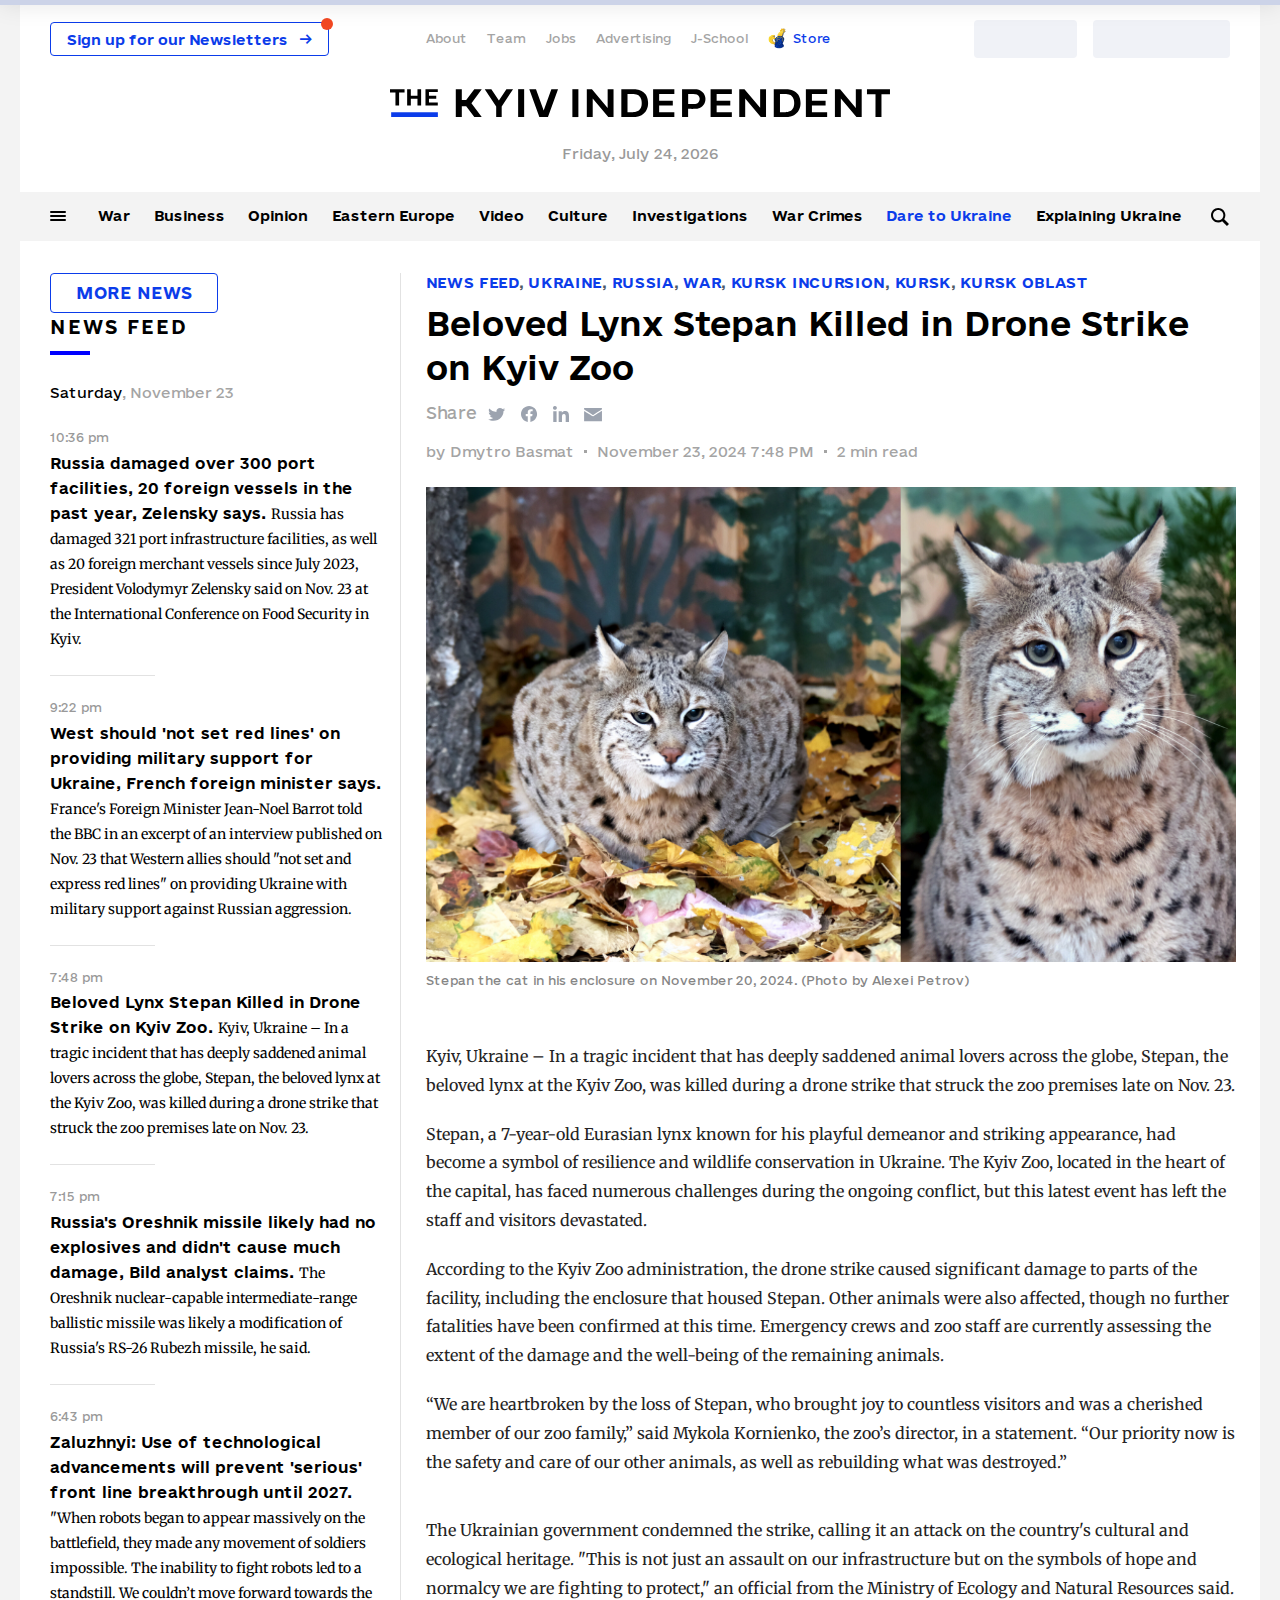
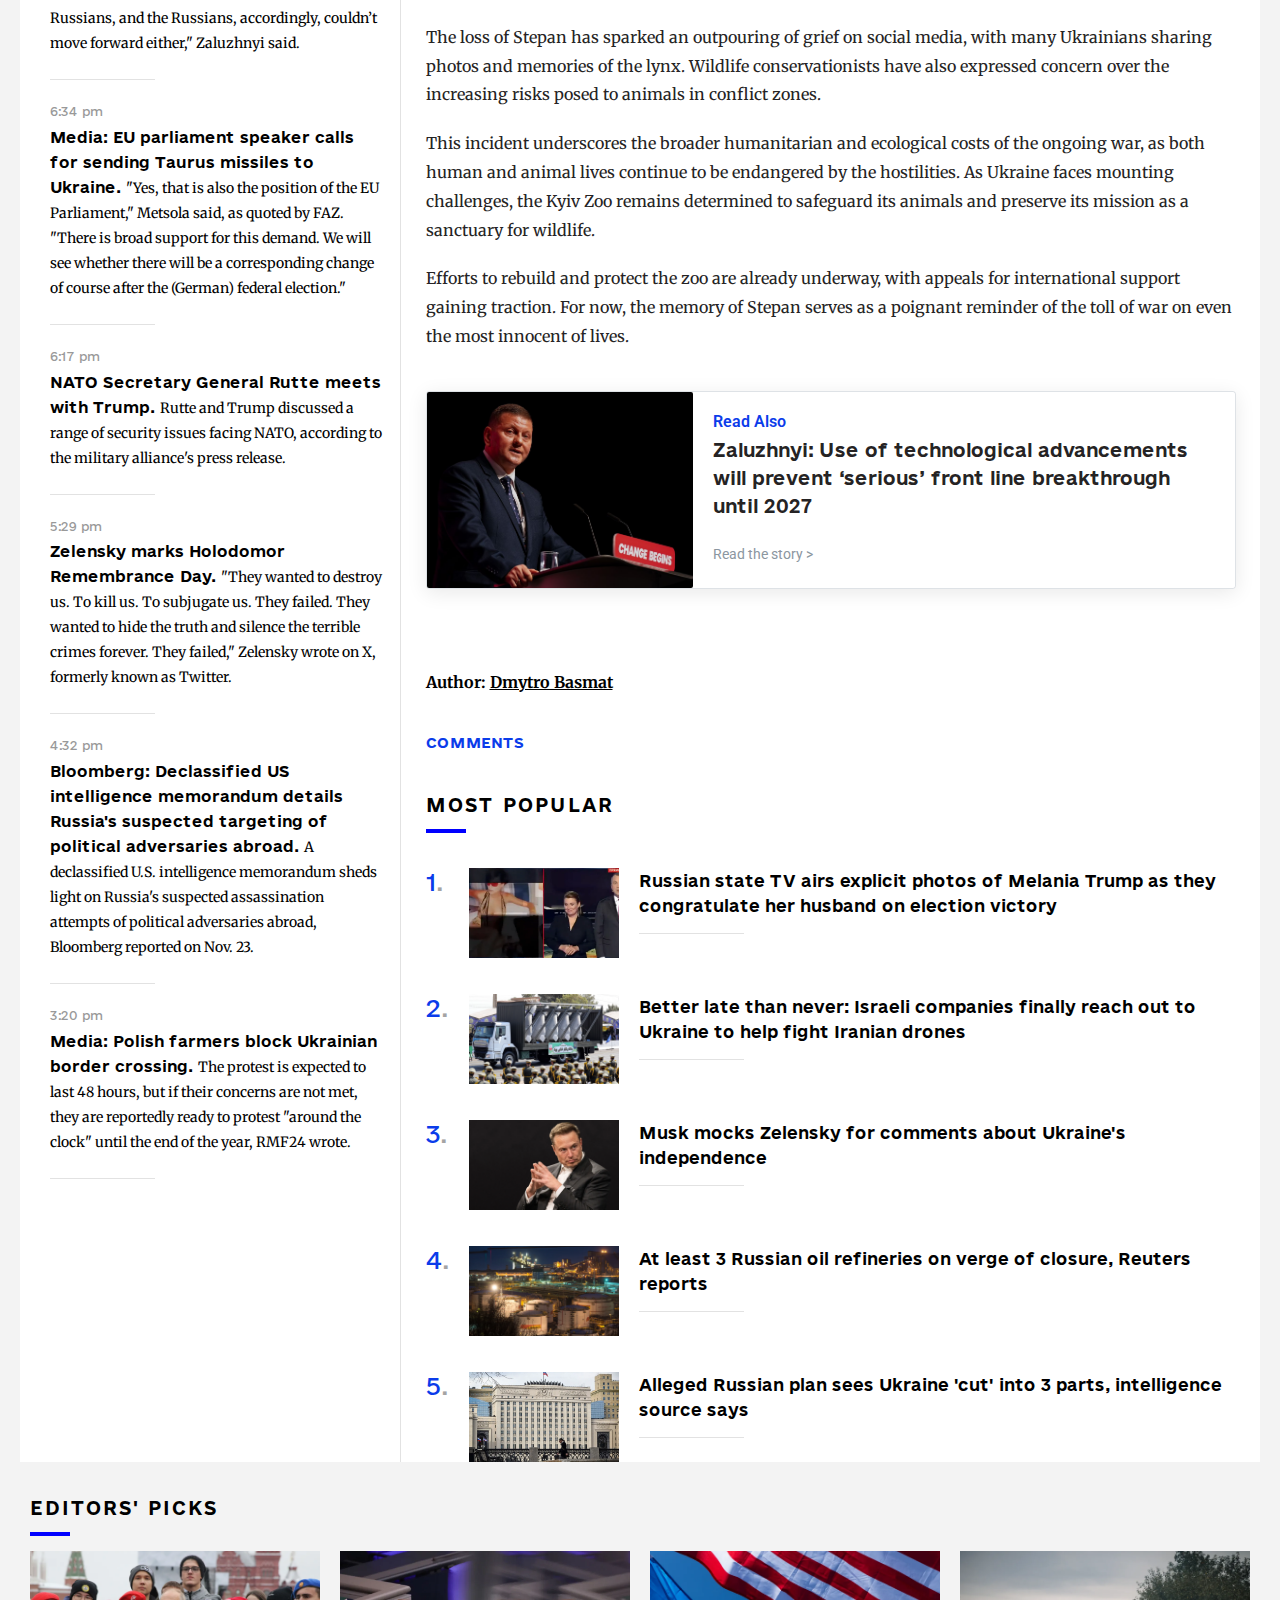
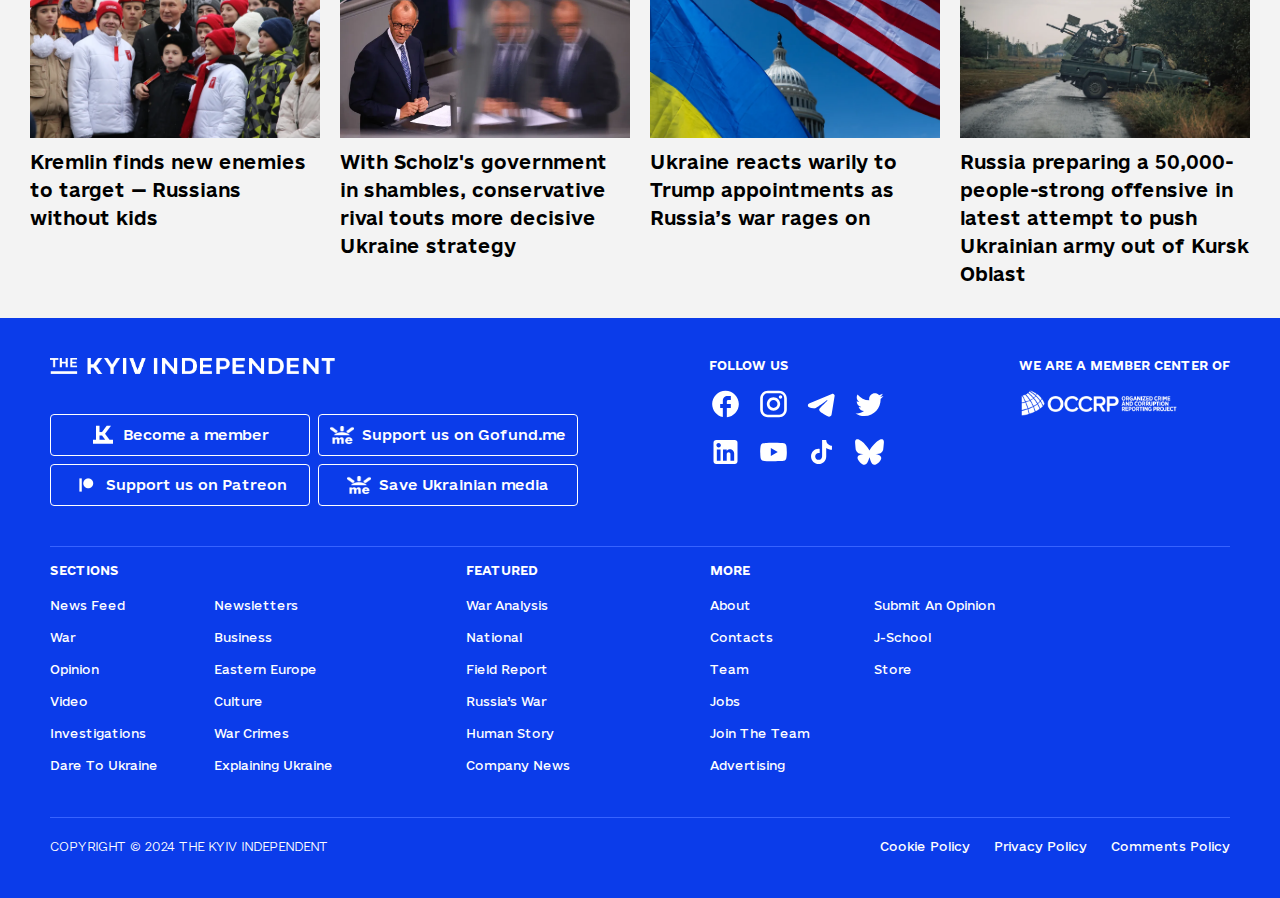
==== Beloved-Lynx-Stepan-Killed-in-Drone-Strike-on-Kyiv-Zoo.html @ e1cb1c37 "ajfs" ====
<!DOCTYPE html><html lang="en" class=""><head><link rel="preload" href="/assets/sass/e-Ukraine-Regular.ttf" as="font" type="font/ttf" crossorigin="">
<link rel="preload" href="/assets/sass/e-Ukraine-Bold.ttf" as="font" type="font/ttf" crossorigin="">
<link rel="preload" href="/assets/sass/e-Ukraine-UltraLight.ttf" as="font" type="font/ttf" crossorigin="">
<link rel="preload" href="/assets/sass/e-Ukraine-Medium.ttf" as="font" type="font/ttf" crossorigin="">
<style>
  @font-face {
    font-family: 'e-Ukraine';
    src: url('fonts/e-Ukraine-Regular.eot');
    src: local('/assets/sass/e-Ukraine Regular'), local('e-Ukraine-Regular'),
      url('fonts/e-Ukraine-Regular.eot') format('embedded-opentype'),
      url('fonts/e-Ukraine-Regular.ttf') format('truetype');
    font-weight: 400;
    font-style: normal;
    font-display: swap;
  }

  @font-face {
    font-family: 'e-Ukraine';
    src: url('fonts/e-Ukraine-Bold.ttf') format('truetype');
    font-weight: 700;
    font-style: normal;
    font-display: swap;
  }

  @font-face {
    font-family: 'e-Ukraine';
    src: url('fonts/e-Ukraine-UltraLight.ttf') format('truetype');
    font-weight: 300;
    font-style: normal;
    font-display: swap;
  }

  @font-face {
    font-family: 'e-Ukraine';
    src: url('fonts/e-Ukraine-Medium.ttf') format('truetype');
    font-weight: 500;
    font-style: normal;
    font-display: swap;
  }
</style>
<link rel="stylesheet" type="text/css" href="css/font.css">
<link rel="preconnect" href="https://fonts.googleapis.com">
<link rel="preconnect" href="https://fonts.gstatic.com" crossorigin="">
<meta name="facebook-domain-verification" content="aterqoqju2hcrsev86npyflpcxlt6g">
<script src="js/rocket-loader.min.js" data-cf-settings="4cf0aee7f4527592a236c7de-|49"></script><link href="https://fonts.googleapis.com/css2?family=Merriweather:wght@400;700&amp;family=Poppins:wght@300;400;500;700;800;900&amp;family=Roboto:wght@400;700;900&amp;display=swap" rel="preload" as="style" onload="this.onload=null;this.rel='stylesheet'">
<noscript>
  <link href="https://fonts.googleapis.com/css2?family=Merriweather:wght@400;700&family=Poppins:wght@300;400;500;700;800;900&family=Roboto:wght@400;700;900&display=swap" rel="stylesheet" type="text/css">
</noscript>
<script type="4cf0aee7f4527592a236c7de-text/javascript">
  (function() {
    /** CONFIGURATION START **/
      var _sf_async_config = window._sf_async_config = (window._sf_async_config || {});
      _sf_async_config.uid = '66929';
      _sf_async_config.domain = 'kyivindependent.com';
      _sf_async_config.flickerControl = false;
      _sf_async_config.useCanonical = true;
      _sf_async_config.useCanonicalDomain = true;
      _sf_async_config.sections = "News Feed,Ukraine,Russia,War,Kursk incursion,Kursk,Kursk Oblast";
      _sf_async_config.authors = "Dmytro Basmat";
    /** CONFIGURATION END **/
  })();
  // second part of configuration is in ChartbeatScript.js
</script>
<script async="" src="js/chartbeat_mab.js" type="4cf0aee7f4527592a236c7de-text/javascript"></script>
<script async="" src="js/embed.js" type="4cf0aee7f4527592a236c7de-text/javascript"></script>
<!-- Varify.io® code for The Kyiv Independent-->
<script type="4cf0aee7f4527592a236c7de-text/javascript">
window.varify = window.varify || {};
window.varify.iid = 561;
</script>
<script src="js/varify.js" type="4cf0aee7f4527592a236c7de-text/javascript"></script>
  <!-- Google Tag Manager -->
  <script type="4cf0aee7f4527592a236c7de-text/javascript">(function(w,d,s,l,i){w[l]=w[l]||[];w[l].push({'gtm.start':
  new Date().getTime(),event:'gtm.js'});var f=d.getElementsByTagName(s)[0],
  j=d.createElement(s),dl=l!='dataLayer'?'&l='+l:'';j.async=true;j.src=
  'https://www.googletagmanager.com/gtm.js?id='+i+dl;f.parentNode.insertBefore(j,f);
  })(window,document,'script','dataLayer','GTM-MRGC28X');</script>
  <!-- End Google Tag Manager -->
<script type="4cf0aee7f4527592a236c7de-text/javascript">
  !function (f, b, e, v, n, t, s) {
    if (f.fbq) return; n = f.fbq = function () {
      n.callMethod ?
        n.callMethod.apply(n, arguments) : n.queue.push(arguments)
    };
    if (!f._fbq) f._fbq = n; n.push = n; n.loaded = !0; n.version = '2.0';
    n.queue = []; t = b.createElement(e); t.async = !0;
    t.src = v; s = b.getElementsByTagName(e)[0];
    s.parentNode.insertBefore(t, s)
  }(window, document, 'script',
    'https://connect.facebook.net/en_US/fbevents.js');
  fbq('init', '3189560391356472');
  fbq('track', 'PageView');
</script>

<script type="application/ld+json">
  {
    "@context": "http://schema.org",
    "@type": "WebSite",
    "name": "The Kyiv Independent",
    "url": "https://kyivindependent.com/",
    "potentialAction": {
      "@type": "SearchAction",
      "target": {
        "@type": "EntryPoint",
        "urlTemplate": "https://www.google.com/search?q={search_term_string}%20site:kyivindependent.com"
      },
      "query-input": "required name=search_term_string"
    }
  }
</script>

<!--Site config -->
<script type="4cf0aee7f4527592a236c7de-text/javascript" async="async" src="js/site.js"></script>
<script type="4cf0aee7f4527592a236c7de-text/javascript">
    window.protag = window.protag || { cmd: [] };
    window.protag.cmd.push(function () {
        window.protag.pageInit();
    });
</script>

<script src="js/api.js" type="4cf0aee7f4527592a236c7de-text/javascript"></script>




  <meta charset="utf-8">
  <title>Beloved Lynx Stepan Killed in Drone Strike on Kyiv Zoo</title>
  <meta name="viewport" content="width=device-width, initial-scale=1.0">
   <meta name="robots" content="max-image-preview:large"> 

  <link rel="preconnect" href="https://fonts.gstatic.com">
<link rel="preconnect" href="https://fonts.gstatic.com" crossorigin="">
<link rel="preload" as="style" href="https://fonts.googleapis.com/css2?family=Inter:wght@400;500;600;700&amp;display=swap">
<script src="js/rocket-loader.min.js" data-cf-settings="4cf0aee7f4527592a236c7de-|49"></script><link rel="stylesheet" href="https://fonts.googleapis.com/css2?family=Inter:wght@400;500;600;700&amp;display=swap" media="print" onload="this.media='all'">

  <style>
@charset "UTF-8";@import url(https://fonts.googleapis.com/css2?family=Merriweather:ital,wght@0,300;0,400;0,700;0,900;1,300;1,400;1,700;1,900&family=Montserrat:wght@100;300;400;500;600;700;800;900&family=Roboto+Condensed:ital,wght@0,300;0,400;0,700;1,300;1,400;1,700&display=swap);:root{--color-headerCard-light:#FFF;--color-headerCard-dark:#000;--color-text-headerCardStyleLight:var(--color-headerCard-dark);--color-background-headerCardStyleLight:var(--color-headerCard-light);--color-text-button-headerCardStyleLight:var(--color-headerCard-light);--color-background-button-headerCardStyleLight:var(--color-headerCard-dark);--color-text-button-hover-headerCardStyleLight:var(--color-headerCard-light);--color-background-button-hover-headerCardStyleLight:var(--color-headerCard-dark);--color-text-headerCardStyleDark:var(--color-headerCard-light);--color-background-headerCardStyleDark:var(--color-headerCard-dark);--color-text-button-headerCardStyleDark:var(--color-headerCard-dark);--color-background-button-headerCardStyleDark:var(--color-headerCard-light);--color-text-button-hover-headerCardStyleDark:var(--color-headerCard-dark);--color-background-button-hover-headerCardStyleDark:var(--color-headerCard-light);--color-text-headerCardStyleAccent:var(--color-background-primary);--color-background-headerCardStyleAccent:var(--color-accent);--color-text-button-headerCardStyleAccent:var(--color-text-primary);--color-background-button-headerCardStyleAccent:var(--color-background-primary);--color-text-button-hover-headerCardStyleAccent:var(--color-text-primary);--color-background-button-hover-headerCardStyleAccent:var(--color-background-primary);--color-text-headerCardStyleImage:var(--color-headerCard-light);--color-background-headerCardStyleImage:var(--color-headerCard-dark);--color-text-button-headerCardStyleImage:var(--color-headerCard-light);--color-background-button-headerCardStyleImage:var(--color-headerCard-dark);--color-text-button-hover-headerCardStyleImage:var(--color-headerCard-dark);--color-background-button-hover-headerCardStyleImage:var(--color-headerCard-light)}:root{--color-text-button:var(--color-background-primary);--color-background-button:var(--color-accent);--color-text-button-hover:var(--color-background-primary);--color-background-button-hover:var(--color-text-primary)}:root{--content-width:708px;--content-flow:var(--space-32)}:root{--html-symbol-dark:"☾";--html-symbol-light:"☼";--html-symbol-em-dash:"—";--html-symbol-checkmark:"✓";--html-symbol-multiplication:"✕"}:root{--motion-duration-slow:.5s;--motion-duration-fast:.25s}:root{--ratio-1:1;--ratio-3x2:3/2;--ratio-16x9:16/9}:root{--focus-outline-size:var(--space-2);--focus-outline-style:solid;--focus-outline-color:currentColor;--focus-outline-offset:var(--space-2)}:root{--border-radius:var(--space-4);--border-radius-circle:50%}:root{--border-width:.5px;--border-style:solid;--border-vertical-offset:calc(calc(var(--grid-gap) / 2) * -1)}:root{--grid-width:1400px;--grid-gap:var(--space-32);--grid-margin:var(--space-20);--grid-margin-large:var(--space-32)}:root{--space-2:2px;--space-4:4px;--space-8:8px;--space-12:12px;--space-16:16px;--space-20:20px;--space-24:24px;--space-32:32px;--space-40:40px;--space-48:48px;--space-56:56px;--space-64:64px;--space-80:80px;--space-96:96px;--space-128:128px;--space-160:160px;--space-168:168px}:root{--font-size-scale-0:12px;--line-height-scale-0:16px;--font-size-scale-1:14px;--line-height-scale-1:16px;--font-size-scale-2:16px;--line-height-scale-2:20px;--font-size-scale-3:18px;--line-height-scale-3:20px;--font-size-scale-4:20px;--line-height-scale-4:24px;--font-size-scale-5:24px;--line-height-scale-5:28px;--font-size-scale-6:28px;--line-height-scale-6:32px;--font-size-scale-7:32px;--line-height-scale-7:32px;--font-size-scale-8:40px;--line-height-scale-8:40px;--font-size-scale-9:48px;--line-height-scale-9:48px;--font-size-scale-10:72px;--line-height-scale-10:72px;--font-size-scale-body-copy:20px;--line-height-scale-body-copy:32px;--line-height-scale-tight:1;--font-weight-normal:400;--font-weight-medium:500;--font-weight-semibold:600;--font-weight-bold:700;--font-letter-spacing-brevier:.7px;--font-letter-spacing-long-primer:.25px;--font-letter-spacing-tiny:.6px;--font-letter-spacing-small:1.2px;--font-letter-spacing-base:1.6px;--font-letter-spacing-large:2.8px;--font-letter-spacing-negative:-.5px}:root{--color-mode:"light";--color-accent:var(--ghost-accent-color);--color-text-primary:#000000;--color-text-secondary:#4E5965;--color-border-primary:#000000;--color-border-secondary:#D9D9D9;--color-background-primary:#FFFFFF;--color-background-secondary:#EFF8FA}@media (prefers-color-scheme:dark){:root.is-darkModeAdminSetting-enabled{--color-mode:"dark"}:root:not([data-user-color-scheme]).is-darkModeAdminSetting-enabled{--color-mode:"dark";--color-accent:var(--dark-mode-accent-color);--color-text-primary:#FFFFFF;--color-text-secondary:#B3B3B3;--color-border-primary:#525252;--color-border-secondary:#303030;--color-background-primary:#181818;--color-background-secondary:#212121}}[data-user-color-scheme=dark]{--color-mode:"dark";--color-accent:var(--dark-mode-accent-color);--color-text-primary:#FFFFFF;--color-text-secondary:#B3B3B3;--color-border-primary:#525252;--color-border-secondary:#303030;--color-background-primary:#181818;--color-background-secondary:#212121}/*! modern-normalize v1.1.0 | MIT License | https://github.com/sindresorhus/modern-normalize */*,::after,::before{box-sizing:border-box}html{-moz-tab-size:4;-o-tab-size:4;tab-size:4}html{line-height:1.15;-webkit-text-size-adjust:100%}body{margin:0}body{font-family:system-ui,-apple-system,"Segoe UI",Roboto,Helvetica,Arial,sans-serif,"Apple Color Emoji","Segoe UI Emoji"}hr{height:0;color:inherit}abbr[title]{-webkit-text-decoration:underline dotted;text-decoration:underline dotted}b,strong{font-weight:bolder}code,kbd,pre,samp{font-family:ui-monospace,SFMono-Regular,Consolas,"Liberation Mono",Menlo,monospace;font-size:1em}small{font-size:80%}sub,sup{font-size:75%;line-height:0;position:relative;vertical-align:baseline}sub{bottom:-.25em}sup{top:-.5em}table{text-indent:0;border-color:inherit}button,input,optgroup,select,textarea{font-family:inherit;font-size:100%;line-height:1.15;margin:0}button,select{text-transform:none}[type=button],[type=reset],[type=submit],button{-webkit-appearance:button}::-moz-focus-inner{border-style:none;padding:0}:-moz-focusring{outline:1px dotted ButtonText}:-moz-ui-invalid{box-shadow:none}legend{padding:0}progress{vertical-align:baseline}::-webkit-inner-spin-button,::-webkit-outer-spin-button{height:auto}[type=search]{-webkit-appearance:textfield;outline-offset:-2px}::-webkit-search-decoration{-webkit-appearance:none}::-webkit-file-upload-button{-webkit-appearance:button;font:inherit}summary{display:list-item}code[class*=language-],pre[class*=language-]{color:#000;background:0 0;text-shadow:0 1px #fff;font-family:Consolas,Monaco,"Andale Mono","Ubuntu Mono",monospace;font-size:1em;text-align:left;white-space:pre;word-spacing:normal;word-break:normal;word-wrap:normal;line-height:1.5;-moz-tab-size:4;-o-tab-size:4;tab-size:4;-webkit-hyphens:none;hyphens:none}code[class*=language-] ::-moz-selection,code[class*=language-]::-moz-selection,pre[class*=language-] ::-moz-selection,pre[class*=language-]::-moz-selection{text-shadow:none;background:#b3d4fc}code[class*=language-] ::-moz-selection,code[class*=language-]::-moz-selection,pre[class*=language-] ::-moz-selection,pre[class*=language-]::-moz-selection{text-shadow:none;background:#b3d4fc}code[class*=language-] ::selection,code[class*=language-]::selection,pre[class*=language-] ::selection,pre[class*=language-]::selection{text-shadow:none;background:#b3d4fc}@media print{code[class*=language-],pre[class*=language-]{text-shadow:none}}pre[class*=language-]{padding:1em;margin:.5em 0;overflow:auto}:not(pre)>code[class*=language-],pre[class*=language-]{background:#f5f2f0}:not(pre)>code[class*=language-]{padding:.1em;border-radius:.3em;white-space:normal}.token.cdata,.token.comment,.token.doctype,.token.prolog{color:#708090}.token.punctuation{color:#999}.token.namespace{opacity:.7}.token.boolean,.token.constant,.token.deleted,.token.number,.token.property,.token.symbol,.token.tag{color:#905}.token.attr-name,.token.builtin,.token.char,.token.inserted,.token.selector,.token.string{color:#690}.language-css .token.string,.style .token.string,.token.entity,.token.operator,.token.url{color:#9a6e3a;background:hsla(0,0%,100%,.5)}.token.atrule,.token.attr-value,.token.keyword{color:#07a}.token.class-name,.token.function{color:#dd4a68}.token.important,.token.regex,.token.variable{color:#e90}.token.bold,.token.important{font-weight:700}.token.italic{font-style:italic}.token.entity{cursor:help}body .fslightbox-image-wrap{display:block}body .fslightbox-container{font-family:var(--font-family-sansSerif);background:var(--color-background-primary)}body .fslightbox-nav{height:var(--space-48)}body .fslightbox-toolbar{right:var(--space-12)}body [data-fslightbox] img{cursor:zoom-in}body .fslightbox-invalid-file-wrapper{color:var(--color-text-secondary)}body .fslightbox-slide-number-container{font-size:var(--font-size-scale-2);line-height:var(--line-height-scale-2);left:var(--space-12);color:var(--color-text-secondary)}body .fslightbox-slash{background:var(--color-text-secondary)}body .fslightbox-toolbar>.fslightbox-toolbar-button:first-child{display:none}body .fslightbox-svg-path{fill:var(--color-text-secondary)}body .fslightbox-toolbar{background:var(--color-background-primary)}body .fslightbox-toolbar:hover .fslightbox-svg-path{fill:var(--color-text-secondary)}body .fslightbox-slide-btn{background:var(--color-background-primary)}body .fslightbox-slide-btn-container{padding-left:var(--space-16)}body .fslightbox-slide-btn-container:hover .fslightbox-svg-path{fill:var(--color-text-secondary)}body .fslightbox-slide-btn-container-next{padding-right:var(--space-16)}@keyframes spin{100%{transform:rotate(360deg)}}.icon{position:relative;display:inline-block;width:25px;height:25px;overflow:hidden;fill:currentColor}.icon__cnt{width:100%;height:100%;background:inherit;fill:inherit;pointer-events:none;transform:translateX(0);-ms-transform:translate(.5px,-.3px)}.icon--m{width:50px;height:50px}.icon--l{width:100px;height:100px}.icon--xl{width:150px;height:150px}.icon--xxl{width:200px;height:200px}.icon__spinner{position:absolute;top:0;left:0;width:100%;height:100%}.icon--ei-spinner .icon__spinner,.icon--ei-spinner-2 .icon__spinner{animation:spin 1s steps(12) infinite}.icon--ei-spinner-3 .icon__spinner{animation:spin 1.5s linear infinite}.icon--ei-sc-facebook{fill:#3b5998}.icon--ei-sc-github{fill:#333}.icon--ei-sc-google-plus{fill:#dd4b39}.icon--ei-sc-instagram{fill:#3f729b}.icon--ei-sc-linkedin{fill:#0976b4}.icon--ei-sc-odnoklassniki{fill:#ed812b}.icon--ei-sc-skype{fill:#00aff0}.icon--ei-sc-soundcloud{fill:#f80}.icon--ei-sc-tumblr{fill:#35465c}.icon--ei-sc-twitter{fill:#55acee}.icon--ei-sc-vimeo{fill:#1ab7ea}.icon--ei-sc-vk{fill:#45668e}.icon--ei-sc-youtube{fill:#e52d27}.icon--ei-sc-pinterest{fill:#bd081c}.icon--ei-sc-telegram{fill:#08c}.icon{width:var(--space-24);height:var(--space-24)}.icon--m{width:var(--space-48);height:var(--space-48)}:where(body,h1,h2,h3,h4,h5,h6,blockquote,p,pre,dl,dd,ol,ul,figure,hr,fieldset,legend){margin:0;padding:0}li>ol,li>ul{margin-bottom:0}table{border-collapse:collapse;border-spacing:0}@media (prefers-reduced-motion:reduce){*{animation:none;transition:none}}.o-grid{width:100%;margin:auto;display:grid;max-width:var(--grid-width)}.u-font-size-scale-0{font-size:var(--font-size-scale-0);line-height:var(--line-height-scale-0)}.u-font-size-scale-1{font-size:var(--font-size-scale-1);line-height:var(--line-height-scale-1)}.u-font-size-scale-2{font-size:var(--font-size-scale-2);line-height:var(--line-height-scale-2)}.u-font-size-scale-3{font-size:var(--font-size-scale-3);line-height:var(--line-height-scale-3)}.u-font-size-scale-4{font-size:var(--font-size-scale-4);line-height:var(--line-height-scale-4)}.u-font-size-scale-5{font-size:var(--font-size-scale-5);line-height:var(--line-height-scale-5)}.u-font-size-scale-6{font-size:var(--font-size-scale-6);line-height:var(--line-height-scale-6)}.u-font-size-scale-7{font-size:var(--font-size-scale-7);line-height:var(--line-height-scale-7)}.u-font-size-scale-8{font-size:var(--font-size-scale-8);line-height:var(--line-height-scale-8)}.u-font-size-scale-9{font-size:var(--font-size-scale-9);line-height:var(--line-height-scale-9)}.u-font-size-scale-10{font-size:var(--font-size-scale-10);line-height:var(--line-height-scale-10)}.u-font-family-serif{font-family:var(--font-family-serif)!important}.u-font-family-sansSerif{font-family:var(--font-family-sansSerif)!important}.u-font-weight-normal{font-weight:var(--font-weight-normal)}.u-font-weight-medium{font-weight:var(--font-weight-medium)}.u-font-weight-semibold{font-weight:var(--font-weight-semibold)}.u-font-weight-bold{font-weight:var(--font-weight-bold)}.kg-header-card-header,.u-font-headline{font-size:var(--font-size-scale-6);line-height:var(--line-height-scale-6);font-weight:var(--font-weight-medium)}@media (min-width:64em){.kg-header-card-header,.u-font-headline{font-size:var(--font-size-scale-8);line-height:var(--line-height-scale-8);letter-spacing:var(--font-letter-spacing-negative)}}.kg-header-card-subheader,.u-font-standfirst{font-size:var(--font-size-scale-5);line-height:var(--line-height-scale-5);font-weight:var(--font-weight-normal)}@media (min-width:64em){.kg-header-card-subheader,.u-font-standfirst{font-size:var(--font-size-scale-5);line-height:var(--line-height-scale-6)}}.u-font-uppercase{text-transform:uppercase}.u-link{text-decoration:underline}.u-link:hover{text-decoration:none}.u-link:focus-visible{text-decoration:none}.u-align-auto{margin:auto}.u-align-center{text-align:center}.u-color-text-brand{color:var(--color-accent)}.u-color-text-secondary{color:var(--color-text-secondary)}.u-color-background-secondary{background-color:var(--color-background-secondary)}.u-drop-cap-large:first-letter,.u-drop-cap-small:first-letter{float:left;margin-top:var(--space-8);margin-right:var(--space-8);color:var(--color-accent);font-weight:var(--font-weight-semibold)}.u-drop-cap-small::first-letter{font-size:70px;line-height:52px}.u-drop-cap-large::first-letter{font-size:118px;line-height:86px}.u-hidden{display:none}.u-block{display:block}.u-screenreader{position:absolute;width:1px;height:1px;padding:0;margin:-1px;overflow:hidden;clip:rect(0 0 0 0);border:0}@media (max-width:63.99em){.u-visible-on-desktop{display:none!important}}.u-mt-8{margin-top:var(--space-8)}.u-mr-8{margin-right:var(--space-8)}.u-mt-16{margin-top:var(--space-16)}.u-mb-16{margin-bottom:var(--space-16)}.u-p-32{padding:var(--space-32)}.u-plain-list{margin:0;padding:0;list-style:none}.u-flex{display:flex}body,html{font-family:e-Ukraine}body{direction:ltr;color:var(--color-text-primary);background-color:var(--color-background-primary);-webkit-font-smoothing:antialiased;-moz-osx-font-smoothing:grayscale}a{color:inherit;text-decoration:none}:where(dd,ol,ul){margin-left:var(--space-16)}img{height:auto;display:block;max-width:100%;font-style:italic}hr{border:0;height:auto;border-top:var(--border-width) var(--border-style) var(--color-border-secondary)}:where(h1,h2,h3,strong){font-weight:var(--font-weight-semibold)}:where(h1){font-size:var(--font-size-scale-6);line-height:var(--line-height-scale-6)}@media (min-width:64em){:where(h1){font-size:var(--font-size-scale-7);line-height:var(--line-height-scale-7)}}:where(h1)+h2,:where(h1)+h3{margin-top:var(--space-16)}:where(h2){font-size:var(--font-size-scale-5);line-height:var(--line-height-scale-5)}@media (min-width:64em){:where(h2){font-size:var(--font-size-scale-6);line-height:var(--line-height-scale-6)}}:where(h2)+h3{margin-top:var(--space-16)}:where(h3){font-size:var(--font-size-scale-4);line-height:var(--line-height-scale-4)}@media (min-width:64em){:where(h3){font-size:var(--font-size-scale-5);line-height:var(--line-height-scale-5)}}li code,p code{padding:var(--space-4) var(--space-8);border-radius:var(--border-radius);border:var(--border-width) var(--border-style) var(--color-border-secondary);background-color:var(--color-background-secondary)}code,code[class*=language-]{font-size:var(--font-size-scale-1);line-height:var(--line-height-scale-1);text-shadow:none;color:var(--color-text-primary)}.kg-code-card,pre,pre[class*=language-]{width:100%;overflow-x:auto;border-radius:var(--border-radius)}pre,pre[class*=language-]{margin-bottom:0;margin-top:var(--content-flow);padding:var(--space-32);background-color:var(--color-background-secondary)}.kg-code-card pre{margin-top:0}.token.operator{background-color:transparent}code{text-align:center;background-color:unset!important;border:unset!important;display:block;color:inherit;white-space:unset;line-height:inherit;font-family:inherit;font-size:inherit;padding:inherit!important}table{font-size:var(--font-size-scale-2);line-height:var(--line-height-scale-2);width:100%;max-width:100%;background-color:var(--color-background-secondary)}table caption{padding:var(--space-16);border-style:var(--border-style);border-width:var(--border-width) var(--border-width) 0 var(--border-width);border-color:var(--color-border-secondary);background-color:var(--color-background-secondary)}table td,table th{text-align:left;padding:var(--space-16);white-space:nowrap;border:var(--border-width) var(--border-style) var(--color-border-secondary)}table tbody+tbody{border-top:var(--border-width) var(--border-style) var(--color-border-secondary)}.responsive-table{display:block;width:100%;overflow-x:auto;word-break:initial}:lang(ar) *{letter-spacing:initial}.archiveCard.hide{display:none!important}.archiveCard.first{margin-top:76px}.archiveCard__img{aspect-ratio:1.6043613707;height:100%;width:100%;-o-object-fit:cover;object-fit:cover;margin-bottom:10px}@supports not (aspect-ratio:1.6043613707){.archiveCard__img::before{content:"";float:left;padding-top:calc((321 / 515) * 100%)}.archiveCard__img::after{content:"";display:block;clear:both}}.archiveCard__title{font-size:18px;font-weight:700;line-height:1.6;transition:color .2s ease-out}.archiveCard__title.small{font-size:15px;display:inline}.archiveCard__title.accent{color:#0b3cea}.archiveCard__title:hover{color:#0b3cea}.archiveCard__description{font-size:14px;font-family:Merriweather;line-height:21px}.archiveCard__description.small{display:inline}.Typography__title{font-size:18px;text-transform:uppercase;font-weight:700;font-family:e-Ukraine}.Typography__underline{display:inline-block;width:40px;height:4px;background-color:#0b3cea}.NewslettersPage__wrapper{width:100%;max-width:940px;margin:0 auto}.NewslettersPage__empty{min-height:700px}.NewslettersPage__mainNewsletter{display:flex;align-items:center;padding:40px;margin:30px 0 45px 0;background-color:#f3f3f3;font-family:e-Ukraine}.NewslettersPage__mainNewsletter_header-wrapper{display:flex}.NewslettersPage__mainNewsletter_header-wrapper .NewslettersPage__checkbox{margin-left:15px}.NewslettersPage__mainNewsletter_header{margin-right:0}.NewslettersPage__mainNewsletter_contentWrap{display:flex;flex-direction:row-reverse}.NewslettersPage__mainNewsletter_top{margin-right:0}.NewslettersPage__mainNewsletter_interval{font-size:16px!important}.NewslettersPage__mainNewsletter_img{width:100%;max-width:340px;height:100%;max-height:340px;-o-object-fit:cover;object-fit:cover;margin-right:60px}.NewslettersPage__mainNewsletter_title{font-size:48px;font-weight:700;color:#000;line-height:1;margin-bottom:15px}.NewslettersPage__mainNewsletter_subtitle{font-size:18px;margin-bottom:25px;line-height:1.6}.NewslettersPage__checkbox{width:28px;min-width:28px;height:28px;border:2px solid #0b3cea;cursor:pointer;position:relative;background-color:transparent;transition:.3s}.NewslettersPage__checkbox[disabled]{pointer-events:none;opacity:.85;background-color:#ccd3d8!important;border-color:#ccd3d8!important;cursor:not-allowed}.NewslettersPage__checkbox::before{content:"";position:absolute;top:0;left:0;right:0;bottom:0;background-color:transparent;background-size:150%;background-position:center}.NewslettersPage__checkbox.active{background-color:#0b3cea}.NewslettersPage__checkbox.active::before{background-image:url("data:image/svg+xml,%3Csvg xmlns='http://www.w3.org/2000/svg' width='24' height='24' viewBox='0 0 24 24'%3E %3Cpath d='M15.88 8.29L10 14.17l-1.88-1.88a.996.996 0 1 0-1.41 1.41l2.59 2.59c.39.39 1.02.39 1.41 0L17.3 9.7a.996.996 0 0 0 0-1.41c-.39-.39-1.03-.39-1.42 0z' fill='%23fff'/%3E %3C/svg%3E")}.NewslettersPage__grid{display:grid;grid-template-columns:1fr 1fr;row-gap:25px;-moz-column-gap:40px;column-gap:40px;margin-top:25px;margin-bottom:75px}.NewslettersPage__newsletter{position:relative;border:1.5px solid #e2e2e2;padding:25px;font-family:e-Ukraine}.NewslettersPage__newsletter_badge{color:#fff;font-family:e-Ukraine;font-size:12px;font-weight:700;line-height:12px;position:absolute;right:17px;top:-10px;display:flex;padding:4px 6px;justify-content:center;align-items:center;border-radius:2px;background-color:#0b3cea}.NewslettersPage__newsletter_textWrap{display:grid}.NewslettersPage__newsletter_link{display:flex;align-items:center;align-self:flex-end;font-size:12px;font-weight:700;color:#0b3cea}.NewslettersPage__newsletter_link span{margin-right:8px}.NewslettersPage__newsletter_link svg{transform:rotate(-90deg)}.NewslettersPage__newsletter_link svg path{stroke:#0b3cea}.NewslettersPage__newsletter_headWrap{display:flex;flex-direction:row-reverse;justify-content:space-between;align-items:flex-start;margin-bottom:25px}.NewslettersPage__newsletter_headContent{margin-right:15px}.NewslettersPage__newsletter_interval{font-size:12px;font-weight:700;color:#a4a4a4;line-height:1.2}.NewslettersPage__newsletter_contentWrap{display:flex}.NewslettersPage__newsletter_img{width:100%;max-width:100px;max-height:100px;min-height:100px;-o-object-fit:cover;object-fit:cover;height:100%;margin-right:15px}.NewslettersPage__newsletter_description{font-family:Merriweather;font-size:14px;line-height:1.6}.NewslettersPage__newsletter_title{font-size:18px;font-weight:700;color:#000;line-height:1.2}.NewslettersPage__selectArea{position:fixed;left:0;bottom:0;z-index:3999999;padding:40px;display:flex;justify-content:center;background-color:#f1f3f9;color:#000;font-family:e-Ukraine;pointer-events:none;opacity:0;width:100%;box-shadow:0 0 54px 0 rgba(0,0,0,.2)}.NewslettersPage__selectArea.isRegistered .NewslettersPage__selectArea_wrapper{max-width:810px}.NewslettersPage__selectArea.isRegistered .NewslettersPage__selectAreaRight_formWrap{width:auto}.NewslettersPage__selectArea_wrapper{width:100%;max-width:1240px;display:flex;align-items:center;justify-content:space-between}.NewslettersPage__selectArea_active{opacity:1;display:flex;pointer-events:initial}.NewslettersPage__selectAreaLeft{display:flex;align-items:center;color:#000;margin-right:50px}.NewslettersPage__selectAreaLeft_count{font-size:70px;font-weight:700;line-height:1;margin-right:30px;min-width:50px;opacity:1;transform:scale(1);transition:.2s ease-out;transition-property:opacity,transform}.NewslettersPage__selectAreaLeft_count.hide{opacity:0;transform:scale(.8)}.NewslettersPage__selectAreaLeft_text{font-size:27px;line-height:1.2;font-weight:700}.NewslettersPage__selectAreaRight{display:flex;align-items:center;justify-content:flex-end;width:100%;color:#000}.NewslettersPage__selectAreaRight_title{font-size:18px;line-height:1.6;margin-right:50px}.NewslettersPage__selectAreaRight_formWrap{display:flex;align-items:center;width:100%;max-width:500px}.NewslettersPage__selectAreaRight_successIcon{opacity:0;transform:scale(.8);transition:.2s ease-out;transition-property:opacity,transform}.NewslettersPage__selectAreaRight_successIcon svg{width:30px;margin-left:20px}.NewslettersPage__selectAreaRight_successIcon.active{opacity:1;transform:scale(1)}.NewslettersPage__selectAreaRight_input{padding:15px 20px;border:1px solid #0b3cea;font-size:12px;color:#000;margin-right:25px;outline:0;background-color:transparent;border-radius:6px;width:100%;max-width:360px}.NewslettersPage__selectAreaRight_input::-moz-placeholder{color:rgba(0,0,0,.5)}.NewslettersPage__selectAreaRight_input::placeholder{color:rgba(0,0,0,.5)}.NewslettersPage__selectAreaRight_button{position:relative;padding:13px;text-align:center;background:#0b3cea;border:1px solid #0b3cea;color:#fff;font-size:16px;border-radius:6px;width:100%;max-width:160px;font-weight:700;cursor:pointer;transition:.2s ease-out;transition-property:color,background-color}.NewslettersPage__selectAreaRight_button:before{position:absolute;content:"";top:0;right:0;bottom:0;left:0;border-radius:4px;background:rgba(255,255,255,0);transition:background-color .2s ease}.NewslettersPage__selectAreaRight_button:hover:before{background:rgba(255,255,255,.08)}.NewslettersPage__skeleton_img{width:340px;height:340px;background-color:#dcdcdc;margin-right:60px;animation:pulse 1.5s infinite}.NewslettersPage__skeleton_wrapper{display:flex;flex-direction:row-reverse}.NewslettersPage__skeleton_contentWrapper{margin-right:15px}.NewslettersPage__skeleton_textWrap{width:100%;display:grid}.NewslettersPage__skeleton_link{width:70px;height:12px;align-self:flex-end;background-color:#dcdcdc;animation:pulse 1.5s infinite}.NewslettersPage__skeleton_smallText{width:90px;height:15px;margin-bottom:5px;background-color:#dcdcdc;animation:pulse 1.5s infinite}.NewslettersPage__skeleton_smallTitle{width:150px;height:22px;background-color:#dcdcdc;animation:pulse 1.5s infinite}.NewslettersPage__skeleton_smallImg{width:100px;min-width:100px;height:100px;margin-right:15px;background-color:#dcdcdc;animation:pulse 1.5s infinite}.NewslettersPage__skeleton_smallDesc{width:100%;height:50px;background-color:#dcdcdc;animation:pulse 1.5s infinite}.NewslettersPage__skeleton_title{background-color:#dcdcdc;height:60px;width:320px;margin-bottom:15px;animation:pulse 1.5s infinite}.NewslettersPage__skeleton_subtitle{background-color:#dcdcdc;height:60px;width:100%;margin-bottom:25px;animation:pulse 1.5s infinite}.NewslettersPage__skeleton_checkbox{width:30px;min-width:30px;height:30px;background-color:#dcdcdc;animation:pulse 1.5s infinite}.NewslettersPage__subscribed-popup{position:fixed;left:0;bottom:0;z-index:3999999;padding:40px;display:flex;justify-content:center;background-color:#f1f3f9;color:#000;font-family:e-Ukraine;width:100%;box-shadow:0 0 54px 0 rgba(0,0,0,.2)}.NewslettersPage__subscribed-popup_wrapper{width:100%;max-width:1240px;text-align:center}.NewslettersPage__subscribed-popup_successIcon{margin-bottom:15px}.NewslettersPage__subscribed-popup_successIcon svg{width:30px;margin-left:20px}.NewslettersPage__subscribed-popup_title{font-size:27px;font-weight:700;line-height:1.2}.NewslettersPage__subscribed-popup_close-btn{width:13px;height:13px;background-image:url(images/close-icon-black.svg);background-repeat:no-repeat;background-size:contain;cursor:pointer;z-index:10;position:absolute;top:17px;right:17px}@media (max-width:1200px){.NewslettersPage__selectArea:not(.isRegistered) .NewslettersPage__selectAreaRight{display:block}.NewslettersPage__selectArea:not(.isRegistered) .NewslettersPage__selectAreaRight_title{margin-bottom:15px;margin-right:0}}@media (max-width:991px){.NewslettersPage__selectArea_wrapper{padding-left:0!important}}@media (max-width:767px){.NewslettersPage__newsletter_headWrap{align-items:flex-start}.NewslettersPage__checkbox{margin-top:8px}.NewslettersPage__grid{grid-template-columns:1fr}.NewslettersPage__selectArea_wrapper{flex-direction:column;align-items:flex-start;justify-content:flex-start}.NewslettersPage__selectAreaLeft{margin-right:0;margin-bottom:10px}.NewslettersPage__selectAreaRight{display:block}.NewslettersPage__selectAreaRight_title{margin-bottom:15px;margin-right:0}.NewslettersPage__skeleton_img{margin-right:0;margin-bottom:15px}.NewslettersPage__skeleton_title{width:280px}.NewslettersPage__mainNewsletter{flex-direction:column;align-items:flex-start}.NewslettersPage__mainNewsletter_header-wrapper .NewslettersPage__checkbox{margin-top:15px}.NewslettersPage__mainNewsletter_img{margin-right:0;margin-bottom:15px}.NewslettersPage__mainNewsletter_title{font-size:36px}}@media (max-width:575px){.NewslettersPage__mainNewsletter_title{font-size:24px}.NewslettersPage__selectAreaLeft_count{min-width:50px;font-size:76px;margin-right:15px}.NewslettersPage__selectAreaLeft_text{font-size:32px}.NewslettersPage__selectAreaRight_formWrap{display:block}.NewslettersPage__selectAreaRight_input{max-width:100%;margin-right:0;margin-bottom:15px}.NewslettersPage__selectAreaRight_button{max-width:100%}}@keyframes pulse{0%{opacity:1}50%{opacity:.6}100%{opacity:1}}.NewsletterDatailsPage__wrapper{width:100%;max-width:940px;margin:0 auto}.NewsletterDatailsPage__empty{min-height:700px}.NewsletterDatailsPage__mainNewsletter{margin:30px 0 80px 0;background-color:#f7f7f7;font-family:e-Ukraine}.NewsletterDatailsPage__mainNewsletter_contentWrap{padding:24px}.NewsletterDatailsPage__mainNewsletter_img{width:100%;height:100%;max-height:320px;-o-object-fit:cover;object-fit:cover}.NewsletterDatailsPage__mainNewsletter_interval{color:#0b3cea;font-size:14px;font-weight:700;letter-spacing:-.42px;text-transform:uppercase;margin-bottom:16px}.NewsletterDatailsPage__mainNewsletter_title{font-size:36px;line-height:40px;font-weight:700;color:#000;margin-bottom:12px}.NewsletterDatailsPage__mainNewsletter_subtitle{font-family:Merriweather;font-size:16px;line-height:24px;color:#312f2f}.NewsletterDatailsPage__mainNewsletter_subtitle>p{font-family:Merriweather;font-size:16px;line-height:24px;margin-bottom:0}.NewsletterDatailsPage__mainNewsletter_subtitle>p p{margin-bottom:10px}.NewsletterDatailsPage__mainNewsletter .NewsletterDatailsPage__newsletter_link{font-family:Merriweather;font-size:16px;line-height:24px;margin-right:0}.NewsletterDatailsPage__mainNewsletter_subscription-form-title{color:#312f2f;font-size:14px;font-weight:500;line-height:160%;margin-bottom:12px;margin-top:40px}.NewsletterDatailsPage__mainNewsletter_subscription-form{display:flex;align-items:center}.NewsletterDatailsPage__mainNewsletter_input{padding:12px 16px;border-radius:2px;border:1px solid #d0d5dd;background:#fff;color:#000;font-size:14px;font-weight:300;line-height:22px;margin-right:24px;width:100%}.NewsletterDatailsPage__mainNewsletter_input::-moz-placeholder{color:#667085}.NewsletterDatailsPage__mainNewsletter_input::placeholder{color:#667085}.NewsletterDatailsPage__mainNewsletter_input:active,.NewsletterDatailsPage__mainNewsletter_input:focus,.NewsletterDatailsPage__mainNewsletter_input:hover{outline:0!important}.NewsletterDatailsPage__mainNewsletter_btn{position:relative;padding:8px 24px;border-radius:4px;background:#0b3cea;color:#fff;font-size:16px;font-weight:500;line-height:32px;letter-spacing:.16px;text-transform:uppercase;border:none;width:206px;cursor:pointer}.NewsletterDatailsPage__mainNewsletter_btn[disabled]{opacity:.5}.NewsletterDatailsPage__mainNewsletter_btn:before{position:absolute;content:"";top:0;right:0;bottom:0;left:0;border-radius:4px;background:rgba(255,255,255,0);transition:background-color .2s ease}.NewsletterDatailsPage__mainNewsletter_btn:hover:before{background:rgba(255,255,255,.08)}.NewsletterDatailsPage__grid{display:grid;grid-template-columns:1fr 1fr;row-gap:24px;-moz-column-gap:24px;column-gap:24px;margin-top:24px;margin-bottom:128px}.NewsletterDatailsPage__newsletter{border:1px solid #e2e2e2;padding:20px;font-family:e-Ukraine}.NewsletterDatailsPage__newsletter_contentWrap{display:flex}.NewsletterDatailsPage__newsletter_img{width:100%;max-width:150px;max-height:150px;min-height:150px;-o-object-fit:cover;object-fit:cover;height:100%;margin-right:20px}.NewsletterDatailsPage__newsletter_textWrap{display:flex;flex-direction:column;justify-content:space-between}.NewsletterDatailsPage__newsletter_interval{font-size:11px;line-height:14px;font-weight:700;color:#a4a4a4}.NewsletterDatailsPage__newsletter_title{font-size:18px;font-weight:700;color:#000;margin-bottom:12px}.NewsletterDatailsPage__newsletter_description{font-family:Merriweather;font-size:14px;line-height:20px;margin-bottom:12px;color:#312f2f}.NewsletterDatailsPage__newsletter_link{font-size:12px;line-height:20px;font-weight:700;color:#0b3cea}.NewsletterDatailsPage__newsletter_link span{margin-right:9px}.NewsletterDatailsPage__newsletter_link svg{transform:rotate(-90deg)}.NewsletterDatailsPage__newsletter_link svg path{stroke:#0b3cea}.NewsletterDatailsPage__skeleton_img{width:100%;height:320px;background-color:#dcdcdc;animation:pulse 1.5s infinite}.NewsletterDatailsPage__skeleton_wrapper{display:flex;flex-direction:row-reverse}.NewsletterDatailsPage__skeleton_contentWrapper{padding:24px}.NewsletterDatailsPage__skeleton_textWrap{width:100%}.NewsletterDatailsPage__skeleton_link{width:100%;max-width:100px;height:20px;margin-top:37px;background-color:#dcdcdc;animation:pulse 1.5s infinite}.NewsletterDatailsPage__skeleton_smallText{width:100%;max-width:90px;height:16px;margin-bottom:5px;background-color:#dcdcdc;animation:pulse 1.5s infinite}.NewsletterDatailsPage__skeleton_smallTitle{width:100%;max-width:150px;height:20px;margin-bottom:12px;background-color:#dcdcdc;animation:pulse 1.5s infinite}.NewsletterDatailsPage__skeleton_smallImg{width:100%;max-width:150px;min-width:150px;height:150px;margin-right:15px;background-color:#dcdcdc;animation:pulse 1.5s infinite}.NewsletterDatailsPage__skeleton_smallDesc{width:100%;height:40px;background-color:#dcdcdc;animation:pulse 1.5s infinite}.NewsletterDatailsPage__skeleton_title{background-color:#dcdcdc;height:40px;width:100%;max-width:320px;margin-bottom:12px;margin-top:16px;animation:pulse 1.5s infinite}.NewsletterDatailsPage__skeleton_subtitle{background-color:#dcdcdc;height:24px;width:100%;max-width:500px;margin-bottom:25px;animation:pulse 1.5s infinite}.NewsletterDatailsPage__skeleton_form-label{background-color:#dcdcdc;height:22px;width:100%;max-width:300px;margin-top:40px;margin-bottom:12px;animation:pulse 1.5s infinite}.NewsletterDatailsPage__skeleton_form{display:flex;align-items:center}.NewsletterDatailsPage__skeleton_form-input{background-color:#dcdcdc;height:48px;width:100%;margin-right:24px;animation:pulse 1.5s infinite}.NewsletterDatailsPage__skeleton_form-btn{background-color:#dcdcdc;height:48px;width:100%;max-width:206px;animation:pulse 1.5s infinite}.NewsletterDatailsPage__subscribed-popup{position:fixed;left:0;bottom:0;z-index:3999999;padding:40px;display:flex;justify-content:center;background-color:#f1f3f9;color:#000;font-family:e-Ukraine;width:100%;box-shadow:0 0 54px 0 rgba(0,0,0,.2)}.NewsletterDatailsPage__subscribed-popup_wrapper{width:100%;max-width:1240px;text-align:center}.NewsletterDatailsPage__subscribed-popup_successIcon{margin-bottom:15px}.NewsletterDatailsPage__subscribed-popup_successIcon svg{width:30px;margin-left:20px}.NewsletterDatailsPage__subscribed-popup_title{font-size:27px;font-weight:700;line-height:1.2}.NewsletterDatailsPage__subscribed-popup_close-btn{width:13px;height:13px;background-image:url(images/close-icon-black.svg);background-repeat:no-repeat;background-size:contain;cursor:pointer;z-index:10;position:absolute;top:17px;right:17px}@media (max-width:991px){.NewsletterDatailsPage__selectArea_wrapper{padding-left:0!important}}@media (max-width:767px){.NewsletterDatailsPage__newsletter_headWrap{align-items:flex-start}.NewsletterDatailsPage__checkbox{margin-top:8px}.NewsletterDatailsPage__grid{grid-template-columns:1fr}.NewsletterDatailsPage__mainNewsletter{flex-direction:column;align-items:flex-start}.NewsletterDatailsPage__mainNewsletter_header-wrapper .NewsletterDatailsPage__checkbox{margin-top:15px}.NewsletterDatailsPage__mainNewsletter_img{margin-right:0;margin-bottom:15px}.NewsletterDatailsPage__mainNewsletter_title{font-size:36px}}@media (max-width:575px){.NewsletterDatailsPage__mainNewsletter_subscription-form{display:block}.NewsletterDatailsPage__mainNewsletter_input{margin-right:0;margin-bottom:12px}.NewsletterDatailsPage__mainNewsletter_btn{max-width:100%;width:100%}.NewsletterDatailsPage__newsletter_img{max-width:100px;max-height:100px;min-height:100px}.NewsletterDatailsPage__skeleton_img{width:100%;height:200px}.NewsletterDatailsPage__skeleton_smallImg{max-width:100px;min-width:100px;height:100px}.NewsletterDatailsPage__skeleton_form{display:block}.NewsletterDatailsPage__skeleton_form-input{width:100%;margin-right:0;margin-bottom:12px}.NewsletterDatailsPage__skeleton_form-btn{max-width:100%}.NewsletterDatailsPage__mainNewsletter_title{font-size:24px}}@keyframes pulse{0%{opacity:1}50%{opacity:.6}100%{opacity:1}}.bannerPatreonSecret{background-color:#000;width:100%;font-family:e-Ukraine;position:relative;max-width:810px;margin:20px auto 20px auto;background-size:cover;display:grid;grid-template-columns:1fr;z-index:98}.bannerPatreonSecret__content{width:100%;z-index:1;height:100%;padding:30px 0 30px 25px}.bannerPatreonSecret__img{background-image:url(images/banner-patreon-secret-desktop.png);height:100%;width:53%;background-size:cover;position:absolute;right:0;background-repeat:no-repeat;z-index:0}.bannerPatreonSecret__title{position:relative;font-size:24px;font-weight:700;margin-bottom:8px;color:#fff;line-height:28px}.bannerPatreonSecret__title br{display:none}.bannerPatreonSecret__title_underlined{position:relative;display:inline-block;z-index:1}.bannerPatreonSecret__title_underlined::before{display:inline-block;position:absolute;content:" ";width:100%;left:0;z-index:-1;bottom:1px;height:6px;background-color:#0b3cea}.bannerPatreonSecret__contentWrapper{display:flex;flex-direction:column;align-items:flex-start;justify-content:space-between}.bannerPatreonSecret__contentWrapper_payWrap{position:relative;display:flex;align-items:center;width:100%}.bannerPatreonSecret__contentWrapper_pay{display:flex;align-items:center}.bannerPatreonSecret__contentWrapper_pay img{margin-right:10px;width:30px;height:17px}.bannerPatreonSecret__contentWrapper_text{font-size:11px;color:#fff;max-width:72%;line-height:15px;margin-bottom:3px;font-weight:300}.bannerPatreonSecret__contentWrapper_text span{font-weight:700;color:#0b3cea;cursor:pointer}.bannerPatreonSecret__contentWrapper_normal{font-weight:500;margin-bottom:15px}.bannerPatreonSecret__contentWrapper_link{display:block;z-index:100;margin-right:25px;padding:5px 12px;border:none;background-color:#0b3cea;cursor:pointer;opacity:1;text-transform:uppercase;font-family:sans-serif;font-weight:600;letter-spacing:1.2px;text-align:center;font-size:11px;color:#fff;transition:all .2s ease-in-out}.bannerPatreonSecret__contentWrapper_link:hover{background-color:#fff;color:#0b3cea}@media screen and (max-width:1080px){.bannerPatreonSecret__img{background-position:center}}@media screen and (max-width:575px){.bannerPatreonSecret__content{padding:25px 20px 15px 20px}.bannerPatreonSecret__contentWrapper_text{font-size:12px;line-height:16px}.bannerPatreonSecret__contentWrapper_payWrap{flex-direction:column;align-items:center;width:100%}.bannerPatreonSecret__contentWrapper_text{width:100%;max-width:100%}.bannerPatreonSecret__contentWrapper_pay{display:none}.bannerPatreonSecret__contentWrapper_pay img{width:42px;height:24px}.bannerPatreonSecret__contentWrapper_link{font-size:16px;padding:10px;width:100%;margin-bottom:10px;margin-right:0}.bannerPatreonSecret__title br{display:block}.bannerPatreonSecret__img{width:100%;background-image:url(images/banner-patreon-secret-mobile.png)}}.bannerPatreonDream{background-color:#000;width:100%;font-family:e-Ukraine;position:relative;max-width:810px;margin:20px auto 20px auto;background-size:cover;display:grid;grid-template-columns:1fr;z-index:98}.bannerPatreonDream__content{width:100%;z-index:1;height:100%;padding:30px 25px}.bannerPatreonDream__img{background-image:url(images/banner-patreon-dream-desktop-bg.png);height:100%;width:47%;background-size:cover;position:absolute;right:0;background-repeat:no-repeat;z-index:0}.bannerPatreonDream__title{position:relative;font-size:24px;font-weight:700;margin-bottom:8px;color:#fff;line-height:28px}.bannerPatreonDream__title br{display:none}.bannerPatreonDream__title_underlined{position:relative;display:inline-block;z-index:1}.bannerPatreonDream__title_underlined::before{display:inline-block;position:absolute;content:" ";width:100%;left:0;z-index:-1;bottom:1px;height:6px;background-color:#0b3cea}.bannerPatreonDream__title_underlined:first-child::before{width:auto;right:8px}.bannerPatreonDream__contentWrapper{display:flex;flex-direction:column;align-items:flex-start;justify-content:space-between}.bannerPatreonDream__contentWrapper_payWrap{position:relative;display:flex;align-items:center;width:100%}.bannerPatreonDream__contentWrapper_pay{display:flex;align-items:center}.bannerPatreonDream__contentWrapper_pay img{margin-right:10px;width:30px;height:17px}.bannerPatreonDream__contentWrapper_text{font-size:11px;color:#fff;max-width:72%;line-height:15px;margin-bottom:3px;font-weight:300}.bannerPatreonDream__contentWrapper_text span{font-weight:700;color:#0b3cea;cursor:pointer}.bannerPatreonDream__contentWrapper_normal{font-weight:500;margin-bottom:15px}.bannerPatreonDream__contentWrapper_link{display:block;z-index:100;margin-right:25px;padding:5px 12px;border:none;background-color:#0b3cea;cursor:pointer;opacity:1;text-transform:uppercase;font-family:sans-serif;font-weight:600;letter-spacing:1.2px;text-align:center;font-size:11px;color:#fff;transition:all .2s ease-in-out}.bannerPatreonDream__contentWrapper_link:hover{background-color:#fff;color:#0b3cea}@media screen and (max-width:1080px){.bannerPatreonDream__img{background-position:center}}@media screen and (max-width:767px){.bannerPatreonDream__img{width:55%;background-position-x:left}}@media screen and (max-width:629px){.bannerPatreonDream__img{width:67%}}@media screen and (max-width:575px){.bannerPatreonDream__content{padding:25px 20px 15px 20px}.bannerPatreonDream__contentWrapper_text{font-size:12px;line-height:16px}.bannerPatreonDream__contentWrapper_payWrap{flex-direction:column;align-items:center;width:100%;margin-top:19px}.bannerPatreonDream__contentWrapper_text{width:100%;max-width:100%;margin-bottom:8px}.bannerPatreonDream__contentWrapper_pay{display:none}.bannerPatreonDream__contentWrapper_pay img{width:42px;height:24px}.bannerPatreonDream__contentWrapper_link{font-size:16px;padding:10px;width:100%;margin-bottom:10px;margin-right:0}.bannerPatreonDream__title{margin-bottom:16px}.bannerPatreonDream__title br{display:block}.bannerPatreonDream__img{width:100%;background-image:url(images/banner-patreon-dream-mobile-bg.png);background-position:top right}}.commercialServicesBanner{position:relative;width:100%;height:310px;display:flex;align-items:center;justify-content:center;flex-direction:column;background-image:url(images/commercial-services-banner.png);background-repeat:no-repeat;background-size:cover;padding:0 10px;margin:30px 0;text-align:center;color:#fff}.commercialServicesBanner__logo{margin-bottom:50px}.commercialServicesBanner__title{font-size:22px;font-weight:700;line-height:1.2;text-align:center;margin-bottom:15px;max-width:300px}.commercialServicesBanner__title_underlined{position:relative;z-index:2}.commercialServicesBanner__title_underlined::before{position:absolute;content:"";bottom:-2px;height:8px;background-color:#0b3cea;left:0;width:100%;z-index:-1}.commercialServicesBanner__subtitle{font-size:14px;line-height:1.2;font-weight:400;color:#f1f3f9;text-align:center;margin-bottom:40px;max-width:300px}.commercialServicesBanner__link{padding:8px 70px;background-color:#0b3cea;color:#fff;text-transform:uppercase;font-size:16px;font-weight:500;transition:.2s ease-out;transition-property:color,background-color}.commercialServicesBanner__link:hover{background-color:#fff;color:#0b3cea}.c-skip{position:absolute;top:calc(var(--space-96) * -1);left:var(--space-32);padding:var(--space-4) var(--space-16);background-color:var(--color-background-primary)}.c-skip:focus{z-index:10;top:var(--space-32)}body{background-color:#f3f3f3}.container{max-width:1240px;margin:0 auto;background-color:#fff}.backdrop{display:none;width:100%;max-width:100%;overflow:hidden;height:100vh;position:fixed;top:0;transform:translateX(-100%);z-index:100;background-color:rgba(226,226,226,.97);transition:transform .2s ease-in-out}@media screen and (max-width:991px){.backdrop{display:block}}.backdrop.active{transform:translateX(0);overflow:auto}.formBackdrop{display:none;background-color:rgba(0,0,0,.4);position:fixed;top:0;left:0;width:100%;height:100%;cursor:pointer;z-index:100}.formBackdrop.active{display:block}.main{padding:0 30px}.main.is-pre-video-page-loader{min-height:100vh}.main.is-pre-video-page-loader .editorsPicks,.main.is-pre-video-page-loader .editorsPicks__headWrap,.main.is-pre-video-page-loader .home__layout{display:none}.main__wrapper{width:100%;overflow:hidden}.main__body{margin:0 auto}@media screen and (max-width:767px){.main{padding:0 15px}}#signin_link{min-width:103px}#signin_link,#support-button-slot{display:flex;align-items:center;justify-content:center;height:38px;min-height:38px;max-height:38px}#signin_link.loading,#support-button-slot.loading{background-color:#f0f2f7;animation:pulse 1.5s infinite;border-radius:4px}@keyframes pulse{0%{background-color:#f0f2f7}50%{background-color:rgba(240,244,255,.12)}100%{background-color:#f0f2f7}}#support-button-slot{min-width:137px;margin-top:20px}#support-button.hide{display:none}.c-header{position:relative;margin-bottom:var(--space-32)}.c-header.big_cover_picture{margin-bottom:0}.c-header__newsletter{padding-top:20px;margin-right:auto;position:relative}.c-header__newsletter::after{content:"";position:absolute;top:8px;right:-4px;background:#f24822;border-radius:50px;width:12px;height:12px}.c-header__newsletter-btn{background:0 0;font-family:e-Ukraine;font-size:14px;font-weight:700;line-height:16px;padding:7.5px 16px;border:1px solid #0b3cea;border-radius:4px;color:#0b3cea;cursor:pointer;transition:.2s ease-in-out}.c-header__newsletter-btn:hover{color:#fff;background-color:#0b3cea}.c-header__newsletter-btn span{margin-left:8px;font-weight:lighter;font-size:15px}@media screen and (max-width:991px){.c-header__newsletter{display:none}}.c-header #fixed-menu-signin_link .c-header__button,.c-header #signin_link .c-header__button{display:inline-flex;align-items:center;font-family:e-Ukraine;font-size:14px;line-height:16px;font-weight:700;white-space:nowrap;padding:8px 13px;border:1px solid transparent;text-transform:none;cursor:pointer;background-color:transparent;color:#fff;transition:.2s ease-in-out;margin-right:0;text-decoration:none;border-radius:4px}.c-header #fixed-menu-signin_link .c-header__button:hover,.c-header #signin_link .c-header__button:hover{border-color:#0b3cea}.c-header #fixed-menu-signin_link .c-header__button svg,.c-header #signin_link .c-header__button svg{margin-right:5px}.c-header #fixed-menu-signin_link .c-header__button svg path,.c-header #signin_link .c-header__button svg path{fill:#0b3cea}.c-header #fixed-menu-signin_link .c-header__button span,.c-header #signin_link .c-header__button span{color:#0b3cea;font-weight:700}.c-header__rightWrap{display:flex}.c-header__signUp{display:flex;align-items:center;padding-top:20px;margin-right:16px}.c-header__navigation{position:relative;padding:0 30px;display:flex;align-items:center;justify-content:flex-end;min-height:58px}.c-header__navigation_underlined{position:relative;z-index:2;font-size:18px}.c-header__navigation_underlined::before{display:block;position:absolute;content:"";width:100%;bottom:2px;left:0;height:3px;z-index:-1;background-color:#0b3cea}.c-header__navigation_burger{display:none;padding-top:20px}.c-header__navigation_separator{height:1px;background-color:#e2e2e2;width:50px;display:inline-block;transform:rotate(90deg);position:absolute;top:-5px;right:-20px}.c-header__navigation_navItem{font-size:12px;margin-right:20px;color:#a4a4a4;transition:color .2s ease-in-out}.c-header__navigation_navItem:hover{color:#000}.c-header__navigation_navItem.highlight{color:#0b3cea}.c-header__navigation_navItem.highlight:hover{color:#000}.c-header__navigation_icon{margin-right:10px}.c-header__navigation_icon a{display:flex}.c-header__navigation_icon svg{width:20px;height:20px;max-width:20px;max-height:20px}.c-header__navigation_icon svg path{transition:fill .2s ease-out;fill:#a4a4a4}.c-header__navigation_icon svg:hover path{fill:#0b3cea}.c-header__navigation_link{display:inline-block;color:#fff;font-size:14px;line-height:16px;white-space:nowrap;font-family:e-Ukraine;padding:8px 16px;border:1px solid #0b3cea;cursor:pointer;background-color:#0b3cea;transition:.2s ease-in-out;border-radius:4px;font-weight:500}.c-header__navigation_link:hover{color:#0b3cea;background-color:#fff;border-color:#a4a4a4}.c-header__navigation_list{position:relative;display:flex;align-items:center;list-style:none;white-space:nowrap}.c-header__navigation_list:first-child{width:100%}.c-header__navigation_list:first-child .c-header__navigation_navItem{min-height:14px}.c-header__navigation_list:first-child .c-header__navigation_navItem:nth-child(1){min-width:41px}.c-header__navigation_list:first-child .c-header__navigation_navItem:nth-child(2){min-width:36px}.c-header__navigation_list:first-child .c-header__navigation_navItem:nth-child(3){min-width:30px}.c-header__navigation_list:first-child .c-header__navigation_navItem:nth-child(4){min-width:57px}.c-header__navigation_list:first-child .c-header__navigation_navItem:nth-child(5){min-width:56px}.c-header__navigation_list:first-child .c-header__navigation_navItem:nth-child(6){min-width:83px}.c-header__navigation_list .store-item{color:#0b3cea;position:relative;padding-left:25px}.c-header__navigation_list .store-item::before{content:"";display:block;width:21px;height:21px;left:0;top:-4px;background-size:cover;background-repeat:no-repeat;background-image:url(images/store-icon.png);position:absolute}.c-header__navigation_text{white-space:nowrap}.c-header__navWrapper{position:absolute;left:50%;display:flex;align-items:center;padding-top:20px;transform:translateX(-50%)}.c-header__bottom{position:relative;background-color:#f3f3f3}.c-header__bottom_wrap{padding:0 30px}.c-header__search{position:absolute;right:25px;top:10px;background-color:transparent;border:none;width:30px;height:30px;display:flex;align-items:center;justify-content:center;cursor:pointer;border-radius:50%}.c-header__search:hover{background-color:#fff}.c-header__logo{position:relative;display:flex;flex-direction:column;justify-content:center;align-items:center}.c-header__logo_backBtn{position:absolute;left:0;top:50%;display:flex;align-items:center;font-weight:700;font-size:12px;cursor:pointer;margin-left:20px}.c-header__logo_backBtn span::before{content:"Back to Explaining Ukraine"}.c-header__logo_backBtn svg{transform:rotate(-90deg);margin-right:10px}@media screen and (max-width:991px){.c-header__logo_backBtn span::before{content:"Back"}}.c-header__logo_link{margin-bottom:24px}@media screen and (max-width:575px){.c-header__logo_link{margin-bottom:0}}.c-header__logo_icon{display:inline-block;width:100%;max-width:500px;aspect-ratio:16.1290322581}@supports not (aspect-ratio:16.1290322581){.c-header__logo_icon::before{content:"";float:left;padding-top:calc((31 / 500) * 100%)}.c-header__logo_icon::after{content:"";display:block;clear:both}}.c-header__logo_date{text-align:center;color:#999;min-height:16px;font-size:14px}@media screen and (max-width:991px){.c-header.big_cover_picture{margin-bottom:var(--space-32)}.c-header__navigation{justify-content:unset;padding:0 30px}.c-header__navigation_burger{display:block}.c-header__navigation_link{margin-right:5px}.c-header__bottom{display:none}.c-header__navWrapper{display:none}.c-header__rightWrap{width:100%;align-items:center}.c-header__signUp{margin-right:5px}}[data-user-color-scheme=dark] .c-header{border-bottom:var(--border-width) var(--border-style) var(--color-border-secondary)}@media (prefers-color-scheme:dark){:root:not([data-user-color-scheme]).is-darkModeAdminSetting-enabled .c-header{border-bottom:var(--border-width) var(--border-style) var(--color-border-secondary)}}.c-header__top{padding:30px 0}@media screen and (max-width:575px){.c-header{margin-bottom:0}.c-header__top{padding:0 0;margin:35px 0}.c-header__navigation{padding:0 15px}.c-header__logo{padding:0 15px}.c-header__logo_backBtn{top:145%;margin-left:10px}.c-header__logo_backBtn svg{margin-right:4px}.c-header__logo_icon{display:flex;align-items:center;justify-content:center;height:30px}.c-header__logo_date{display:none}.c-header__logo_link{margin-bottom:0}}@media screen and (max-width:450px){.c-header__logo_icon{height:24px}}.c-header__button{font-size:var(--font-size-scale-0);line-height:var(--line-height-scale-0);font-weight:var(--font-weight-medium);text-transform:uppercase;letter-spacing:var(--font-letter-spacing-brevier);padding:0;border:none;cursor:pointer;background:0 0;color:var(--color-text-primary);display:flex;align-items:center;gap:var(--space-4);margin-right:10px}.c-header__button:hover{text-decoration:underline}.c-header__button svg{width:var(--space-16);height:var(--space-16);fill:var(--color-text-primary)}@media screen and (max-width:575px){.c-header .c-header__navigation{padding:0 15px 0 0!important;margin-left:15px}}.c-footer{background-color:#0b3cea}.c-footer__content{padding:40px 50px;color:#fff}.c-footer__content ul{list-style:none;margin-left:0;padding-left:0}.c-footer__content ul li{margin-left:0!important}.c-footer__first-row{display:flex;justify-content:space-between;padding-bottom:32px}.c-footer__second-row{display:flex;padding:16px 0 32px 0}.c-footer__third-row{display:flex;align-items:center;justify-content:space-between;padding-top:16px}.c-footer__divider{background-color:#3763ff;height:1px}.c-footer__actions-section{width:100%;min-width:528px;max-width:528px}.c-footer__main-logo{display:block;margin-bottom:40px}.c-footer__buttons{display:flex;flex-wrap:wrap}.c-footer__button{display:flex;align-items:center;justify-content:center;padding:8px;width:100%;max-width:260px;border-radius:4px;border:1px solid #fff;font-size:14px;font-weight:500;line-height:24px;color:#fff;margin-right:8px;margin-bottom:8px;transition:.3s linear}.c-footer__button img{filter:brightness(0) invert(1);transition:.3s linear;margin-right:8px}.c-footer__button:active,.c-footer__button:focus,.c-footer__button:hover{background-color:#fff;color:#0b3cea}.c-footer__button:active img,.c-footer__button:focus img,.c-footer__button:hover img{filter:none}.c-footer__button:nth-child(2n){margin-right:0}.c-footer__section-title{font-size:12px;font-weight:700;line-height:14px;text-transform:uppercase;color:#fff;margin-bottom:16px}.c-footer__social-links-section{width:100%;min-width:179px;max-width:179px}.c-footer__social-links{display:flex;flex-wrap:wrap}.c-footer__social-links li{margin-right:16px;margin-bottom:16px}.c-footer__social-links li:nth-child(4n){margin-right:0}.c-footer__social-link{display:flex}.c-footer__social-link svg{min-width:32px;min-height:32px;max-width:32px;max-height:32px;width:32px;height:32px}.c-footer__featured-links li,.c-footer__more-links li,.c-footer__sections-links li{margin-bottom:8px}.c-footer .c-nav__link,.c-footer__featured-link,.c-footer__more-link{display:block;font-size:12px;font-weight:400;line-height:24px;text-transform:capitalize;color:#fff;width:100%;min-width:164px;max-width:164px;transition:.3s linear;text-decoration:none}.c-footer .c-nav__link:active,.c-footer .c-nav__link:focus,.c-footer .c-nav__link:hover,.c-footer__featured-link:active,.c-footer__featured-link:focus,.c-footer__featured-link:hover,.c-footer__more-link:active,.c-footer__more-link:focus,.c-footer__more-link:hover{color:#e2e2e2}.c-footer .c-nav__item:nth-child(2n) .c-nav__link{margin-right:0}.c-footer__sections-links{display:flex;flex-wrap:wrap;width:100%;max-width:336px;margin-right:80px}.c-footer__featured-links{margin-right:80px}.c-footer__more-links{display:flex;flex-direction:column;flex-wrap:wrap;height:192px}.c-footer__copyright{font-size:12px;font-weight:300;line-height:14px;text-transform:uppercase}.c-footer__policy-links{display:flex;flex-wrap:wrap}.c-footer__policy-links li{margin-right:24px}.c-footer__policy-links li:last-child{margin-right:0}.c-footer__policy-link{font-size:12px;font-weight:400;line-height:24px;text-transform:capitalize;color:#fff;transition:.3s linear}.c-footer__policy-link:active,.c-footer__policy-link:focus,.c-footer__policy-link:hover{color:#e2e2e2}@media screen and (max-width:1240px){.c-footer__content{padding:30px}}@media screen and (max-width:992px){.c-footer__actions-section{min-width:350px;max-width:350px}.c-footer__social-links-section{min-width:80px;max-width:80px}.c-footer__social-links li:nth-child(2n){margin-right:0}.c-footer__more-links{flex-direction:row;height:auto}}@media screen and (max-width:767px){.c-footer__content{padding:45px 15px}.c-footer__first-row,.c-footer__second-row{display:block}.c-footer__second-row{padding:40px 0 20px 0}.c-footer__third-row{flex-direction:column-reverse;align-items:flex-start;padding-top:40px}.c-footer__featured-section,.c-footer__sections-section{margin-bottom:36px}.c-footer__featured-links,.c-footer__more-links,.c-footer__sections-links{display:flex;flex-wrap:wrap;min-width:auto;max-width:100%;width:100%;margin-right:0}.c-footer__featured-links li,.c-footer__more-links li,.c-footer__sections-links li{margin-right:8px!important;margin-bottom:20px}.c-footer .c-nav__link,.c-footer__featured-link,.c-footer__more-link{font-size:15px;line-height:31px}.c-footer__featured-links li:nth-child(1){order:1}.c-footer__featured-links li:nth-child(2){order:3}.c-footer__featured-links li:nth-child(3){order:5}.c-footer__featured-links li:nth-child(4){order:2}.c-footer__featured-links li:nth-child(5){order:4}.c-footer__featured-links li:nth-child(6){order:6}.c-footer__more-links li:nth-child(7){order:8}.c-footer__more-links li:nth-child(8){order:7}.c-footer__actions-section{min-width:auto;max-width:100%;margin-bottom:40px}.c-footer__button{max-width:343px}.c-footer__button:nth-child(2n){margin-right:8px}.c-footer__button span{width:100%;text-align:center}.c-footer__social-links-section{min-width:auto;max-width:100%;margin-bottom:24px}.c-footer__social-links li{margin-right:40px;margin-bottom:24px}.c-footer__social-links li:nth-child(2n),.c-footer__social-links li:nth-child(4n){margin-right:40px}.c-footer__social-link svg{min-width:40px;min-height:40px;max-width:40px;max-height:40px;width:40px;height:40px}.c-footer__policy-links{width:100%;margin-bottom:16px}.c-footer__policy-links li{width:100%;max-width:175px;margin-bottom:24px}.c-footer__policy-links li:last-child{margin-right:24px}.c-footer__policy-link{font-size:16px;line-height:32px;white-space:nowrap;width:100%}}@media screen and (max-width:575px){.c-footer__button{margin-right:0!important}}.subscribeDaily{padding:60px 90px;position:absolute;top:50%;cursor:initial;border-radius:10px;left:50%;max-width:550px;transform:translateX(-50%) translateY(-50%);background:#fff;display:flex;flex-direction:column;align-items:center}.subscribeDaily__error{display:none;font-size:12px;color:#c0212a;width:-moz-max-content;width:max-content;margin:15px auto 0}.subscribeDaily__error.active{display:inline-block;text-align:center}.subscribeDaily__content{display:flex;flex-direction:column}.subscribeDaily__content.success{display:none}.subscribeDaily__closeIcon{position:absolute;background-image:url(images/form-close-icon.svg);color:#878787;right:20px;top:20px;width:24px;height:24px;background-repeat:no-repeat;font-size:18px;line-height:1;font-family:sans-serif;cursor:pointer;text-transform:uppercase}.subscribeDaily__title{font-weight:700;font-size:26px;line-height:30px;color:#000;text-align:center}.subscribeDaily__error{font-size:12px;color:#c0212a;width:-moz-max-content;width:max-content;margin:15px auto 0}.subscribeDaily__input{width:310px;margin:20px auto 0;background:#fff;border:1px solid #d1d1d1;border-radius:3px;outline:0;height:37px;background:0 0;padding:0 14px;font-weight:400;font-size:14px;line-height:17px}.subscribeDaily__input::-moz-placeholder{font-family:inherit}.subscribeDaily__input::placeholder{font-family:inherit}.subscribeDaily__btn{margin:16px auto 0;display:flex;justify-content:center;align-items:center;background-color:#0b3cea;border-radius:3px;width:310px;height:40px;font-weight:700;font-size:14px;line-height:17px;border-radius:6px;text-align:center;letter-spacing:.14em;color:#fff;outline:0;border:none;cursor:pointer;transition:all .4s ease}.subscribeDaily__btn:hover{background-color:#0829a1}@media screen and (max-width:1099px){.subscribeDaily__title{font-size:24px}}@media screen and (max-width:767px){.subscribeDaily{max-width:450px}.subscribeDaily__icon{top:12px;right:12px}.subscribeDaily__input{margin:10px auto 0;width:270px}.subscribeDaily__btn{width:270px}.subscribeDaily__title{font-size:18px;line-height:135%}}@media (max-width:575px){.subscribeDaily{max-width:320px}}.contacts{margin:30px auto;max-width:505px;width:100%}.contacts__content p{margin-top:20px;font-size:14px;padding:0;color:#312f2f;line-height:25px;font-family:Merriweather}.contacts__content a{color:#0b3cea;font-family:e-Ukraine}.contacts__fieldWrapper{display:flex;flex-direction:column;align-items:flex-start}.contacts__fieldWrapper_label{font-family:e-Ukraine;color:#312f2f;font-size:12px;margin:10px 0}.contacts__form{display:flex;flex-direction:column;margin-top:20px}.contacts__form_input{width:100%;border:1px solid #a4a4a4;height:30px;min-width:240px;padding-left:5px;outline:0}.contacts__form_textarea{width:100%;border:1px solid #a4a4a4;outline:0;padding-left:5px;padding-top:5px;min-width:240px}.contacts__form_btn{background-color:#0b3cea;font-family:e-Ukraine;border:none;text-transform:uppercase;color:#fff;padding:10px 50px;letter-spacing:1px;margin:30px 0;cursor:pointer;transition:all .3s ease-in-out;width:180px;border-radius:4px}.contacts__form_btn:hover{background-color:#0930b9}.contacts__form_btn:disabled{cursor:not-allowed;background-color:#0b3cea;border:1px solid #ddd;opacity:.5}.contacts__form_wrap{display:flex;align-items:center;justify-content:space-between}.tagWrapper{padding-left:15px}.tagWrapper.explainer{display:grid;grid-template-columns:repeat(2,1fr);grid-gap:10px}@media screen and (max-width:1199px){.tagWrapper.explainer{grid-template-columns:1fr}}.tagWrapper__headWrap{display:flex;justify-content:space-between}.tagWrapper__sponsorshipUrl{pointer-events:none}.tagWrapper__sponsorDesc{padding:20px 35px;background-image:url(images/sponsorship-description-bg.png);margin-left:15px;margin-top:50px}.tagWrapper__sponsorDesc_text{position:relative;display:inline-block;max-width:550px;font-size:12px;line-height:20px}.tagWrapper__sponsorDesc_text::before{position:absolute;left:-34px;top:0;content:" ";width:3px;height:100%;background-color:#0b3cea}.tagWrapper__title{font-size:24px;padding-top:40px;font-weight:700;margin-bottom:20px}.tagWrapper__title_underline{height:1px;background-color:#000;width:100%;max-width:1100px;margin-bottom:25px;margin-left:auto}.tagWrapper__title_description{width:68%;font-size:16px;font-style:italic;font-family:Merriweather;color:#312f2f;font-weight:700;line-height:24px;margin-bottom:50px}@media screen and (max-width:1250px){.tagWrapper__headWrap{flex-direction:column}.tagWrapper__sponsorshipImg{margin-top:30px}}@media screen and (max-width:1199px){.tagWrapper__title_description{width:100%}}@media screen and (max-width:991px){.tagWrapper{padding-left:0}.tagWrapper__sponsorDesc{margin-left:0}}@media screen and (max-width:575px){.tagWrapper__sponsorshipImg{margin:30px -50px 0 -50px;max-width:-moz-fit-content;max-width:fit-content}}.tagCard{display:flex}.tagCard:last-child{margin-bottom:35px}.tagCard__frame{height:200px;pointer-events:none}@media screen and (max-width:575px){.tagCard__frame{height:105px}}.tagCard__title{font-size:18px;font-weight:700;line-height:28px;margin-top:5px;margin-bottom:5px}.tagCard__underline{display:inline-block;width:104px;height:1px;background-color:#e2e2e2}.tagCard:not(:first-child){padding-top:35px}.tagCard__authorWrapper{font-size:12px;color:#a4a4a4;margin-top:0;display:flex;flex-wrap:wrap;align-items:center}.tagCard__authorWrapper .c-card__timestamp{color:#a4a4a4;display:flex;flex-wrap:wrap}.tagCard__authorWrapper_divider{display:inline-block;margin:4px 8px 3px;width:3px;height:3px;background-color:#a4a4a4}.tagCard__authorWrapper_name{color:#a4a4a4;transition:color .2s ease-in-out}.tagCard__authorWrapper_name:hover{color:#000}.tagCard__descr{display:-webkit-box;-webkit-line-clamp:3;-webkit-box-orient:vertical;font-family:Merriweather;overflow:hidden;font-size:14px;line-height:1.8;margin-top:15px;color:#252324}.tagCard__imgWrapper{max-width:300px;min-width:300px;max-height:200px;margin-right:10px}.tagCard__imgWrapper_img{aspect-ratio:1.5;height:100%;width:100%;-o-object-fit:cover;object-fit:cover}@supports not (aspect-ratio:1.5){.tagCard__imgWrapper_img::before{content:"";float:left;padding-top:calc((200 / 300) * 100%)}.tagCard__imgWrapper_img::after{content:"";display:block;clear:both}}@media screen and (max-width:767px){.tagCard__imgWrapper{min-width:200px;max-width:200px;margin-right:20px;max-height:140px;min-height:140px}}@media screen and (max-width:575px){.tagCard__descr{display:none}.tagCard__imgWrapper{min-width:125px;max-width:125px;max-height:80px;margin-right:20px;min-height:80px}.tagCard__title{font-size:15px;font-weight:400}}@media screen and (max-width:490px){.tagCard__authorWrapper{flex-direction:column;align-items:flex-start}.tagCard__authorWrapper_divider{display:none}}.belarusWeekly{display:flex;align-items:center;justify-content:center;padding:5px;color:#484446;text-align:center;border-top:1px solid #0b3cea;border-bottom:1px solid #0b3cea;min-height:116px;width:100%}.belarusWeekly__wrapper{max-width:850px;margin:20px auto;width:100%}.belarusWeekly__info{display:none;font-size:10px;text-align:center;margin-bottom:4px;position:absolute;bottom:-25px;left:0;white-space:nowrap}.belarusWeekly__info.error{display:block;color:#c0212a}.belarusWeekly__info.success{display:block;color:#8b8686}.belarusWeekly__textContent_title{font-size:14px;line-height:28px;font-family:Merriweather}.belarusWeekly__textContent_subtitle{font-weight:500;font-size:32px;line-height:40px;font-family:Roboto}.belarusWeekly__form{display:flex;align-items:flex-end;margin-left:30px;position:relative}.belarusWeekly__form_input{height:36px;border:1px solid #a6a6a6;font-size:14px;border-radius:3px;outline:0;padding:0 16px}.belarusWeekly__form_input::-moz-placeholder{font-size:12px}.belarusWeekly__form_input::placeholder{font-size:12px}.belarusWeekly__form_label{color:#fff;text-transform:uppercase;font-weight:400;font-size:14px;font-family:e-Ukraine;letter-spacing:.08em}.belarusWeekly__form_button{background-color:#0b3cea;border:none;width:100%;border-radius:3px;cursor:pointer;min-width:116px;font-family:e-Ukraine;font-size:14px;margin-left:8px;padding:10px;transition:background-color .2s ease-out}.belarusWeekly__form_button:hover{background-color:#0829a1}.belarusWeekly__form_icon{display:none}@media screen and (max-width:767px){.belarusWeekly{flex-direction:column;min-height:168px}.belarusWeekly__textContent{margin-bottom:10px}.belarusWeekly__textContent_title{font-size:14px;line-height:1.3}.belarusWeekly__textContent_subtitle{font-size:28px;line-height:1}.belarusWeekly__form{margin-left:0}.belarusWeekly__form_label{display:none}.belarusWeekly__form_button{min-width:auto;padding:4px 6px}.belarusWeekly__form_icon{display:block}}@media (min-width:40em){.c-logo{margin:auto}}.c-logo__link{font-size:var(--font-size-scale-6);line-height:var(--line-height-scale-6);font-weight:var(--font-weight-medium)}@media (min-width:40em){.c-logo__link{font-size:var(--font-size-scale-8);line-height:var(--line-height-scale-8)}}.c-logo__img{max-height:var(--space-32)}@media (min-width:40em){.c-logo__img{max-height:var(--space-48)}}.c-logo__dark{display:none}@media (prefers-color-scheme:dark){:root:not([data-user-color-scheme]).is-darkModeAdminSetting-enabled .c-logo__dark{display:block}:root:not([data-user-color-scheme]).is-darkModeAdminSetting-enabled .c-logo__light{display:none}}[data-user-color-scheme=dark] .c-logo__dark{display:block}[data-user-color-scheme=dark] .c-logo__light{display:none}.typography{display:flex;flex-direction:column;justify-content:flex-start;color:#000;font-size:18px;letter-spacing:2px;line-height:28px;font-weight:700;font-family:e-Ukraine;text-transform:uppercase}.typography__underline{display:inline-block;margin-top:10px;width:40px;height:4px;background-color:#00f}.c-nav-wrap{min-width:0;padding:0 40px}.c-nav{display:flex;padding:var(--space-16) 0;overflow-x:scroll;-ms-overflow-style:none;scrollbar-width:none;justify-content:space-evenly;width:100%}.c-nav::-webkit-scrollbar{display:none}.c-nav__item{position:relative;white-space:nowrap;font-size:14px;font-weight:600;transition:color .2s ease-out}.c-nav__item:hover{color:#0b3cea}.c-nav__item:not(:first-child){margin-left:var(--space-16);position:relative}.c-nav__link_primary{color:#0b3cea;transition:color .2s ease-out}.c-nav__link_primary:hover{color:#000}.c-nav__link--current::after{position:absolute;bottom:-15px;left:0;content:"";width:100%;height:4px;background-color:#0b3cea}.c-nav__menu-btn{background:0 0;top:16px;left:30px;width:16px;height:16px;position:absolute;transform:rotate(0);transition:.5s ease-in-out;cursor:pointer;border:none}.c-nav__menu-btn span{display:block;position:absolute;height:2px;width:100%;background:#000;border-radius:9px;opacity:1;left:0;transform:rotate(0);transition:.25s ease-in-out}.c-nav__menu-btn span:nth-child(1){top:3px;transform-origin:left center}.c-nav__menu-btn span:nth-child(2){top:7px;transform-origin:left center}.c-nav__menu-btn span:nth-child(3){top:11px;transform-origin:left center}.c-nav__menu-btn.open span:nth-child(1){transform:rotate(45deg);top:1.4px;left:2.5px}.c-nav__menu-btn.open span:nth-child(2){width:0%;opacity:0}.c-nav__menu-btn.open span:nth-child(3){transform:rotate(-45deg);top:13px;left:2.5px}.vacancyCard>#speechkit-player{display:none}.vacancyCard{display:flex;align-items:flex-start;border:1px solid #e2e2e2;padding:25px 50px;margin-bottom:24px}.vacancyCard__img{min-width:250px;max-width:250px}.vacancyCard__img img{width:100%;height:100%;-o-object-position:center;object-position:center;-o-object-fit:cover;object-fit:cover}.vacancyCard__content{padding-left:15px}.vacancyCard__content_title{font-weight:700;font-size:18px;line-height:22px;color:#000;transition:color .2s ease-out}.vacancyCard__content_title:hover{color:#0b3cea}.vacancyCard__content_subtitle{margin-top:10px;font-size:14px;font-family:Merriweather;line-height:24px}.vacancyCard__content_link{margin-top:25px;color:#0b3cea;display:block;font-weight:700;letter-spacing:1.5px;text-transform:uppercase;width:-moz-max-content;width:max-content;font-size:12px;transition:color .2s ease-out}.vacancyCard__content_link:hover{color:#000}@media screen and (max-width:1199px){.vacancyCard{display:block}.vacancyCard__content{padding-left:0}.vacancyCard__img{min-width:100%;margin-bottom:25px;aspect-ratio:4;max-height:180px;display:inline-block}@supports not (aspect-ratio:4){.vacancyCard__img::before{content:"";float:left;padding-top:calc((9 / 36) * 100%)}.vacancyCard__img::after{content:"";display:block;clear:both}}.vacancyCard__img img{max-height:180px}}@media screen and (max-width:575px){.vacancyCard{padding:25px}}.postTag{font-family:Merriweather;font-size:14px;margin-top:40px;color:#093969}.postTag__link{transition:color .2s ease-out}.postTag__link:hover{color:#0b3cea}.vacancies{display:flex;padding:0 20px;justify-content:flex-end}.vacancies__content{width:100%;font-family:Merriweather}.vacancies__content a{color:#0b3cea;transition:color .2s ease-out}.vacancies__content a:hover{color:#000}.vacancies__content p{font-size:14px;margin-bottom:10px;line-height:27px}.vacancies__content p:has(+ul) :where(strong){font-size:18px;font-family:e-Ukraine;margin-bottom:15px}.vacancies__content p:has(+ol) :where(strong){font-size:18px;font-family:e-Ukraine;margin-bottom:15px}.vacancies__content ol,.vacancies__content ul{list-style:disc;margin-bottom:30px}.vacancies__content ol li,.vacancies__content ul li{margin-left:30px;margin-bottom:8px;font-size:14px;line-height:27px}.vacancies__content ol li a,.vacancies__content ul li a{color:#0b3cea;transition:color .2s ease-out}.vacancies__content ol li a:hover,.vacancies__content ul li a:hover{color:#000}.vacancies__postHeadWrap{display:flex;align-items:center;margin-top:20px;margin-bottom:50px}.vacancies__postHeadWrap_img{max-width:180px;max-height:160px;margin-right:50px}.vacancies__postHeadWrap_title{font-size:32px;line-height:36px;margin-bottom:10px}.vacancies__backBtn{display:inline-block;font-weight:700;cursor:pointer;font-size:12px;padding-bottom:5px}.vacancies__backBtn svg{transform:rotate(-90deg);margin-right:5px}.vacancies__header{margin-bottom:30px}.vacancies__wrapper{padding-right:60px}.vacancies__headWrap{display:flex;align-items:center;justify-content:space-between;margin-bottom:30px}.vacancies__headWrap_link{display:inline-block;text-transform:uppercase;border:1px solid #e2e2e2;padding:10px 20px;color:#0b3cea;font-weight:700;font-size:12px;margin-right:12px;transition:.2s ease-out;transition-property:color,background-color;border-radius:4px}.vacancies__headWrap_link.active{color:#000;background-color:#f3f3f3}.vacancies__headWrap_link:hover{color:#000;background-color:#f3f3f3}.vacancies__headWrap_link:last-child{margin-right:0}.vacancies__headWrap_links{display:flex;align-items:center}.vacancies__single{padding-right:50px;margin-bottom:30px;padding-left:20px}.vacancies__right{width:100%;max-width:420px}.vacancies__right .typography{margin-bottom:30px}.vacancies.vacancy-wrapper{padding-left:30px}@media screen and (max-width:1199px){.vacancies.vacancy-wrapper{padding-left:0}.vacancies.single{flex-direction:column;padding-right:0}.vacancies__right.single{max-width:100%}}@media screen and (max-width:991px){.vacancies{flex-direction:column;padding:0}.vacancies__single{padding-right:10px;padding-left:10px}.vacancies__wrapper{padding-right:0}.vacancies__right{max-width:100%}}@media screen and (max-width:767px){.vacancies__postHeadWrap{flex-direction:column;align-items:flex-start;margin-bottom:20px}.vacancies__postHeadWrap_title{font-size:22px;line-height:28px}.vacancies__postHeadWrap_img{max-height:200px;margin-bottom:10px;max-width:300px}}@media screen and (max-width:620px){.vacancies .vacancy{padding:0 15px}}.mailBoxBanner{position:relative;width:100%;height:310px;display:flex;align-items:center;justify-content:center;flex-direction:column;background-image:url(images/mailbox.png);background-repeat:no-repeat;background-size:cover;margin:30px 0;text-align:center}@media screen and (max-width:575px){.mailBoxBanner{height:175px;margin:20px 0 40px 0}}.mailBoxBanner__content{display:flex;flex-direction:column}.mailBoxBanner__content_title{font-size:14px}.mailBoxBanner__content_subtitle{font-size:24px;font-weight:700}.mailBoxBanner__btn{border:none;cursor:pointer;color:#fff;padding:10px 50px;text-transform:uppercase;letter-spacing:1px;background-color:#0b3cea;transition:.2s ease-in-out;margin-top:15px;transition-property:color,background-color}.mailBoxBanner__btn:hover{color:#0b3cea;background-color:#fff}#investigative-subscribe-btn{margin-right:25px}@media screen and (max-width:767px){#investigative-subscribe-btn{margin-right:0}}.belarusWeeklyWithImage{position:relative;display:flex;align-items:center;justify-content:flex-end;min-height:156px;padding:0 20px;color:#484446;border:1px solid #a8a8a8;z-index:1;overflow:hidden}.belarusWeeklyWithImage__info{display:none;font-size:10px;text-align:center;margin-bottom:4px;position:absolute;bottom:-25px;white-space:nowrap;left:0}.belarusWeeklyWithImage__info.error{display:block;color:#c0212a}.belarusWeeklyWithImage__info.success{display:block;color:#8b8686}.belarusWeeklyWithImage__wrapper{max-width:850px;width:100%;margin:20px auto}@media screen and (max-width:575px){.belarusWeeklyWithImage{border:none;min-height:226px;padding:0 20px;justify-content:flex-end;align-items:center}}@media screen and (max-width:500px){.belarusWeeklyWithImage{justify-content:center;padding:0}.belarusWeeklyWithImage__wrapper{padding:0 5px}}.belarusWeeklyWithImage__img{position:absolute;z-index:-1;top:0;left:0;line-height:0;width:100%;height:100%}@media screen and (max-width:575px){.belarusWeeklyWithImage__img{display:none}}.belarusWeeklyWithImage__img img{width:100%;height:100%}.belarusWeeklyWithImage__img--mob{display:none}@media screen and (max-width:575px){.belarusWeeklyWithImage__img--mob{display:block}}@media screen and (max-width:500px){.belarusWeeklyWithImage__img--mob{display:none}}.belarusWeeklyWithImage__text{position:absolute;top:calc(100% + 5px);left:0;font-family:Merriweather;width:100vw;font-size:12px;line-height:132%}.belarusWeeklyWithImage__text.error{color:#b03231}.belarusWeeklyWithImage__text.success{color:green;font-size:10px}.belarusWeeklyWithImage-wrapper{max-width:325px;width:100%;position:relative;z-index:1;display:flex;flex-direction:column;margin-right:55px}@media screen and (max-width:991px){.belarusWeeklyWithImage-wrapper{margin-right:0}}@media screen and (max-width:575px){.belarusWeeklyWithImage-wrapper{max-width:284px}}.belarusWeeklyWithImage__title{font-size:14px;line-height:20px;font-family:Merriweather;align-self:center;text-align:center}.belarusWeeklyWithImage__subtitle{font-family:Roboto;font-weight:500;font-size:32px;align-self:center;line-height:40px;text-align:center}@media screen and (max-width:575px){.belarusWeeklyWithImage__subtitle{font-size:28px;line-height:1}}.belarusWeeklyWithImage__row{margin-top:8px;display:flex;justify-content:flex-start;align-items:flex-end;position:relative}.belarusWeeklyWithImage__input{position:relative;flex-grow:1}.belarusWeeklyWithImage__input input{width:100%;color:#000;font-size:14px;line-height:20px;outline:0;height:36px;padding:0 16px;background:0 0;border:1px solid #a6a6a6;border-radius:3px}.belarusWeeklyWithImage__input input::-moz-placeholder{font-size:12px}.belarusWeeklyWithImage__input input::placeholder{font-size:12px}.belarusWeeklyWithImage__btn{background-size:28px;background-color:#0b3cea;border-radius:3px;padding:2px 5px;border:none;cursor:pointer;margin-left:8px;transition:all ease .4s}.belarusWeeklyWithImage__btn:hover{background-color:#0829a1}#most-popular-article{margin-bottom:0}@media screen and (max-width:991px){#most-popular-article{margin-bottom:32px}}.mostPopular{min-width:380px;max-width:380px;margin-top:10px;padding-top:25px;padding-right:15px}.mostPopular__article{display:flex;align-items:flex-start}.mostPopular__article:first-of-type{margin-top:35px}.mostPopular__article_img{display:none}.mostPopular__titleWrap{width:100%;padding:5px 0 15px 0;line-height:19px;color:#000;transition:color .2s ease-out}.mostPopular__titleWrap:hover{color:#0b3cea}.mostPopular__titleWrap_text{font-size:16px;font-weight:700;line-height:22.5px}.mostPopular__titleWrap_underline{display:block;background-color:#e2e2e2;height:1px;width:105px;margin-top:25px}.mostPopular__count{font-size:24px;color:#0b3cea;margin-right:15px}.mostPopular__count_dot{color:#a4a4a4}@media screen and (max-width:1099px){.mostPopular{min-width:30%}}@media screen and (max-width:991px){.mostPopular{margin-top:20px;max-width:460px}}@media screen and (max-width:767px){.mostPopular{padding-top:0;margin-top:0}}@media screen and (max-width:575px){.mostPopular{padding-right:0}}.mostPopular__wrapper{max-width:380px}.mostPopular__wrapper.isArticlePage{margin-top:-20px;max-width:100%;min-width:auto}.mostPopular__wrapper.isArticlePage .mostPopular{padding:0;max-width:100%}.mostPopular__wrapper.isArticlePage .mostPopular__article{margin-bottom:36px}.mostPopular__wrapper.isArticlePage .mostPopular__article:last-child{margin-bottom:0}.mostPopular__wrapper.isArticlePage .mostPopular__article_content{display:flex}.mostPopular__wrapper.isArticlePage .mostPopular__article_img{display:block;height:100%;width:100%;max-width:150px;max-height:90px;margin-right:20px}.mostPopular__wrapper.isArticlePage .mostPopular__article_img img{height:100%;width:100%;-o-object-fit:cover;object-fit:cover;aspect-ratio:1.6666666667}@supports not (aspect-ratio:1.6666666667){.mostPopular__wrapper.isArticlePage .mostPopular__article_img img::before{content:"";float:left;padding-top:calc((90 / 150) * 100%)}.mostPopular__wrapper.isArticlePage .mostPopular__article_img img::after{content:"";display:block;clear:both}}.mostPopular__wrapper.isArticlePage .mostPopular__titleWrap{padding:0}.mostPopular__wrapper.isArticlePage .mostPopular__titleWrap:hover{color:#000}.mostPopular__wrapper.isArticlePage .mostPopular__titleWrap_text{font-size:16px;font-weight:700;line-height:22.5px}.mostPopular__wrapper.isArticlePage .mostPopular__titleWrap_text:hover{color:#0b3cea}.mostPopular__wrapper.isArticlePage .mostPopular__titleWrap_underline{margin-top:16px}.mostPopular__wrapper.isArticlePage .mostPopular__count{font-size:24px;font-weight:400;line-height:28px;min-width:23px;margin-right:20px}@media screen and (max-width:575px){.mostPopular__wrapper.isArticlePage{margin-top:-20px;margin-bottom:45px}.mostPopular__wrapper.isArticlePage .mostPopular__article{display:block;margin-bottom:24px;padding-bottom:20px;border-bottom:1px solid #e2e2e2}.mostPopular__wrapper.isArticlePage .mostPopular__article_content{margin-top:16px}.mostPopular__wrapper.isArticlePage .mostPopular__titleWrap_text{font-size:14px}.mostPopular__wrapper.isArticlePage .mostPopular__titleWrap_underline{display:none}.mostPopular__wrapper.isArticlePage .mostPopular__count{margin-right:0}}.bannerBelarus{margin-bottom:15px;margin-left:15px}@media screen and (max-width:575px){.bannerBelarus{margin-left:0;margin-bottom:60px}}.bannerBelarus__inner{height:110px;background-repeat:no-repeat;background-position:center;background-size:cover;display:flex;align-items:center;justify-content:flex-end;padding-right:44px;background-image:url(assets/images/banner_bellarus_desktop.jpg)}@media screen and (max-width:575px){.bannerBelarus__inner{background-image:url(assets/images/banner_bellarus_mob.jpg);height:170px;flex-direction:column;justify-content:center;padding-right:0}}.bannerBelarus__row{text-align:left;text-transform:uppercase}@media screen and (max-width:575px){.bannerBelarus__row{text-align:center}}.bannerBelarus__subtitle{font-family:Roboto;font-weight:700;font-size:14px;line-height:20px;letter-spacing:.08em;color:#d2d2d2}@media screen and (max-width:575px){.bannerBelarus__subtitle{font-size:16px;line-height:24px;font-weight:500}}.bannerBelarus__title{font-family:Roboto;font-weight:700;font-size:28px;line-height:32px;color:#fff}@media screen and (max-width:575px){.bannerBelarus__title{font-size:36px;line-height:40px}}.bannerBelarus__btn{cursor:pointer;outline:0;border:none;background-color:#0b3cea;display:flex;height:36px;width:148px;justify-content:center;align-items:center;font-family:e-Ukraine;font-size:14px;line-height:16px;letter-spacing:.09em;text-transform:uppercase;color:#fff;margin-left:24px;transition:all ease .4s;border-radius:4px}.bannerBelarus__btn:hover{background-color:#fff;color:#0b3cea}@media screen and (max-width:575px){.bannerBelarus__btn{margin-left:0;margin-top:12px;width:122px;font-size:12px;line-height:20px}}.dailyNewsletter{padding:45px;background-image:url(images/subscribe-bg.png);background-position:50%;background-size:cover;margin:30px 0 55px 15px}.dailyNewsletter__info{display:none;font-size:12px;margin:5px 0 10px}.dailyNewsletter__info.error{display:block;color:#c0212a}.dailyNewsletter__info.success{display:block;color:#8b8686}.dailyNewsletter__formWrap{display:flex;align-items:center}.dailyNewsletter__formWrap_input{border:1px solid #0b3cea;margin-right:20px;min-height:40px;padding:6px 15px;width:100%;background-color:transparent;outline:0}.dailyNewsletter__formWrap_input::-moz-placeholder{color:#000}.dailyNewsletter__formWrap_input::placeholder{color:#000}.dailyNewsletter__formWrap_btn{background:#0b3cea;letter-spacing:1px;max-width:220px;font-size:14px;min-height:40px;padding:6px 15px;text-transform:uppercase;width:100%;border:none;color:#fff;transition:.2s ease-in-out;cursor:pointer}.dailyNewsletter__formWrap_btn:hover{color:#0b3cea;background-color:#fff}.dailyNewsletter__title{font-size:23px;line-height:27px;text-transform:uppercase;font-weight:700}.dailyNewsletter__title_dedicated{color:#0b3cea}.dailyNewsletter__title_underline{display:block;margin:15px 0 20px 0;height:4px;width:40px;background-color:#0b3cea}@media screen and (max-width:991px){.dailyNewsletter{margin-left:0}}@media screen and (max-width:575px){.dailyNewsletter{padding:30px}.dailyNewsletter__formWrap{flex-direction:column;align-items:flex-start}.dailyNewsletter__formWrap_input{margin-bottom:10px}}.vacancyOffer{display:flex;align-items:flex-start;flex-direction:column}@media screen and (max-width:991px){.vacancyOffer{flex-direction:column;align-items:flex-start}}.vacancyOffer__card{border:1px solid #e2e2e2;padding:25px;margin-bottom:25px;width:100%}.vacancyOffer__card_price{font-size:24px;font-weight:700}.vacancyOffer__card_range{color:#a4a4a4;font-size:12px;margin-left:8px}.vacancyOffer__card_head{display:flex;align-items:center;justify-content:space-between;margin-bottom:20px;font-family:e-Ukraine}.vacancyOffer__card_desc p{font-size:14px;margin-bottom:20px;line-height:22px}.vacancyOffer__card_desc div{font-family:e-Ukraine;font-weight:700;margin-bottom:10px}.vacancyOffer__card_desc ul{list-style:none}.vacancyOffer__card_desc ul li{color:#312f2f;margin-bottom:5px}.vacancyOffer__card_desc ul li::before{content:" ";display:inline-block;margin-bottom:3px;margin-right:10px;width:3px;height:3px;background-color:#e2e2e2}.vacancyOffer__card_wrapper-link{display:flex;justify-content:center;margin-top:20px}.vacancyOffer__card_link{display:block;background-color:#f3f3f3;padding:10px 25px;text-transform:uppercase;color:#0b3cea;font-size:12px;font-weight:700;letter-spacing:1px;transition:.2s ease-out;transition-property:color,background-color;border-radius:4px}.vacancyOffer__card_link:hover{color:#f3f3f3;background-color:#0b3cea}.vacancyOffer__contact{border:1px solid #e2e2e2;padding:20px 25px;font-family:e-Ukraine;font-weight:700;width:100%}.vacancyOffer__contact_info{margin-left:0}.vacancyOffer__contact_title{font-size:18px;font-weight:700;max-width:235px;line-height:22px;margin-bottom:25px}.vacancyOffer__contact_phone{display:inline-block;margin-bottom:15px}.vacancyOffer__contact_phone:hover{color:#0b3cea}.vacancyOffer__contact li{overflow:hidden;text-overflow:ellipsis;width:100%}.vacancyOffer__contact_email{display:inline-block;color:#0b3cea;font-weight:400;overflow:hidden;text-overflow:ellipsis;white-space:nowrap;width:100%}.vacancyOffer__contact_email:hover{color:#000}.vacancyOffer__left{padding-right:60px}@media screen and (max-width:991px){.vacancyOffer__left{margin-bottom:30px;padding-right:0}}.vacancyOffer__left_head{display:flex;justify-content:space-between;align-items:center;margin-bottom:30px}.vacancyOffer__btn{padding:10px 20px;color:#0b3cea;text-transform:uppercase;font-family:e-Ukraine;font-size:12px;font-weight:700;letter-spacing:1px;border:1px solid #e2e2e2;margin-right:12px}.vacancyOffer__btn:last-child{margin-right:0}.vacancyOffer__btn:hover{background-color:#f3f3f3;color:#000}.vacancyOffer__btn_active{background-color:#f3f3f3;color:#000}.homeTagCard{display:flex;flex-direction:column;align-items:flex-start;width:31.5%}.homeTagCard__video{position:absolute;bottom:31px;left:20px;display:none;transition:transform .2s ease-out}.homeTagCard__video.active{display:block}.homeTagCard__imgWrapper{width:100%;position:relative;margin-bottom:15px}@supports not (aspect-ratio:24/15){.homeTagCard__imgWrapper{padding-top:calc((15 / 24) * 100%)}.homeTagCard__imgWrapper .homeTagCard__img{position:absolute;top:0;height:100%}}.homeTagCard__imgWrapper:hover .homeTagCard__video{transform:scale(1.2)}.homeTagCard__img{width:100%;aspect-ratio:1.6;-o-object-fit:cover;object-fit:cover}@supports not (aspect-ratio:1.6){.homeTagCard__img::before{content:"";float:left;padding-top:calc((15 / 24) * 100%)}.homeTagCard__img::after{content:"";display:block;clear:both}}.homeTagCard__date{color:#a4a4a4;margin:0 0 10px;font-size:12px;display:flex;flex-wrap:wrap}.homeTagCard__date-updated{display:flex;flex-wrap:wrap}.homeTagCard__title{font-size:16px;margin:0 0 10px;font-weight:700;line-height:22px;color:#000;transition:color .2s ease-out}.homeTagCard__title:hover{color:#0b3cea}@media screen and (max-width:575px){.homeTagCard{width:100%;flex-direction:row}.homeTagCard__imgWrapper{margin-right:15px;width:120px;flex:none}.homeTagCard__imgWrapper .homeTagCard__img{aspect-ratio:1.5}@supports not (aspect-ratio:1.5){.homeTagCard__imgWrapper .homeTagCard__img::before{content:"";float:left;padding-top:calc((80 / 120) * 100%)}.homeTagCard__imgWrapper .homeTagCard__img::after{content:"";display:block;clear:both}}@supports not (aspect-ratio:120/80){.homeTagCard__imgWrapper{height:80px;padding-top:0}}.homeTagCard__video{bottom:2px;left:2px}.homeTagCard__video svg{width:23px;height:23px}}.archive{width:100%;max-width:515px;margin:0 auto}.archive__titleWrap{margin-bottom:20px}.archive__date{font-size:14px;margin:30px 0;color:#a4a4a4}.archive__date_dark{color:#000}.shortcodeTrueHistory{display:grid;grid-template-columns:1fr 1fr;grid-template-rows:min-content;width:100%;position:relative;max-width:850px;border:1px solid #a8a8a8;margin:0 auto}.shortcodeTrueHistory__block{position:relative}.shortcodeTrueHistory__block::after{content:"";position:absolute;right:-20px;top:0;height:100%;width:40px;background-color:#fff;transform:skewX(-10deg)}.shortcodeTrueHistory__block img{width:100%;height:100%;-o-object-fit:cover;object-fit:cover;max-width:100%;max-height:100%}@media screen and (max-width:490px){.shortcodeTrueHistory{grid-template-columns:1fr;padding:0;place-items:center;border:none}.shortcodeTrueHistory__block{display:none}}.shortcodeTrueHistory__info{display:none;font-size:10px;margin-bottom:4px;position:absolute;bottom:-25px;left:0;white-space:nowrap}.shortcodeTrueHistory__info.error{display:block;color:#c0212a}.shortcodeTrueHistory__info.success{display:block;color:#8b8686}.shortcodeTrueHistory__content{display:flex;flex-direction:column;position:relative;z-index:1;align-items:center;background:#fff;max-width:350px;min-height:170px;padding:10px;justify-content:center;margin-bottom:10px}.shortcodeTrueHistory__content_title{font-size:14px;font-family:Merriweather}.shortcodeTrueHistory__content_subtitle{font-size:32px;margin-bottom:10px;font-family:Roboto;line-height:1.1;color:#484446;text-align:center}.shortcodeTrueHistory__form{display:flex;align-items:center;justify-content:center;position:relative}.shortcodeTrueHistory__form_input{height:36px;border:1px solid #a6a6a6;font-size:14px;border-radius:3px;outline:0;padding:0 16px}.shortcodeTrueHistory__form_input::-moz-placeholder{font-size:12px}.shortcodeTrueHistory__form_input::placeholder{font-size:12px}.shortcodeTrueHistory__form_button{background-color:#0b3cea;border:none;width:100%;border-radius:3px;cursor:pointer;margin-left:8px;transition:background-color .2s ease-out}.shortcodeTrueHistory__form_button:hover{background-color:#0829a1}@media screen and (max-width:575px){.shortcodeTrueHistory__content{max-width:100%}.shortcodeTrueHistory__content_subtitle{font-size:28px}.shortcodeTrueHistory__form_button{width:-moz-fit-content;width:fit-content}}.BannerPatreonBigger_main{background-color:#000;width:100%;font-family:e-Ukraine;max-width:810px;margin:20px auto 20px auto;position:relative;background-size:cover;display:grid;grid-template-columns:1fr;z-index:99}.BannerPatreonBigger_main__content{width:100%;z-index:1;height:100%;padding:15px 0 15px 15px}.BannerPatreonBigger_main__img{background-image:url(images/banner-patreon-bigger-bg.png);height:100%;width:53%;background-size:cover;position:absolute;left:0;background-repeat:no-repeat;z-index:0}.BannerPatreonBigger_main__title{position:relative;font-size:24px;font-weight:700;margin-bottom:8px;color:#fff;line-height:28px}.BannerPatreonBigger_main__title br{display:none}.BannerPatreonBigger_main__title_underlined{position:relative;display:inline-block;z-index:1}.BannerPatreonBigger_main__title_underlined::before{display:inline-block;position:absolute;content:" ";width:100%;left:0;z-index:-1;bottom:1px;height:6px;background-color:#0b3cea}.BannerPatreonBigger_main__contentWrapper{display:flex;flex-direction:column;align-items:flex-start;justify-content:space-between;margin-left:280px}.BannerPatreonBigger_main__contentWrapper_payWrap{position:relative;display:flex;align-items:center;width:100%}.BannerPatreonBigger_main__contentWrapper_pay{margin-top:4px;display:flex}.BannerPatreonBigger_main__contentWrapper_pay img{margin-right:10px;width:30px;height:17px}.BannerPatreonBigger_main__contentWrapper_bold{font-size:11px;color:#fff;max-width:90%;line-height:15px;margin-bottom:14px;font-weight:400}.BannerPatreonBigger_main__contentWrapper_text{font-size:11px;color:#fff;max-width:90%;line-height:15px;margin-bottom:8px;font-weight:300}.BannerPatreonBigger_main__contentWrapper_text_bold{font-weight:500}.BannerPatreonBigger_main__contentWrapper_text span{font-weight:700;color:#0b3cea;cursor:pointer}.BannerPatreonBigger_main__contentWrapper_link{display:block;z-index:100;margin-right:25px;padding:5px 12px;border:none;background-color:#0b3cea;cursor:pointer;opacity:1;text-transform:uppercase;font-family:sans-serif;font-weight:600;letter-spacing:1.2px;text-align:center;font-size:11px;color:#fff;transition:all .2s ease-in-out}.BannerPatreonBigger_main__contentWrapper_link:hover{background-color:#fff;color:#0b3cea}@media screen and (max-width:1080px){.BannerPatreonBigger_main__img{background-position:center}}@media screen and (max-width:575px){.BannerPatreonBigger_main__content{padding-right:15px;padding-top:10px;padding-bottom:5px}.BannerPatreonBigger_main__contentWrapper{margin-left:0}.BannerPatreonBigger_main__contentWrapper_text{font-size:12px;line-height:16px}.BannerPatreonBigger_main__contentWrapper_payWrap{flex-direction:column;align-items:center;width:-moz-fit-content;width:fit-content}.BannerPatreonBigger_main__contentWrapper_text{width:100%;max-width:100%}.BannerPatreonBigger_main__contentWrapper_pay{display:none}.BannerPatreonBigger_main__contentWrapper_pay img{width:42px;height:24px}.BannerPatreonBigger_main__contentWrapper_link{font-size:16px;padding:10px 40px;margin-bottom:10px;margin-right:0;white-space:nowrap}.BannerPatreonBigger_main__title br{display:block}.BannerPatreonBigger_main__img{width:100%;background-image:url(images/banner-patreon-bigger-mobile-bg.png)}}.PopupPatreonBigger_popup{background-color:#000;z-index:101000000;width:100%;box-shadow:0 0 54px 0 rgba(0,0,0,.4);position:fixed;bottom:0;left:0;display:grid;grid-template-columns:1fr;background-repeat:no-repeat;background-size:cover;background-position:right;font-family:e-Ukraine;color:#000;font-size:13px;text-align:center;transition:all ease .4s;display:none}.PopupPatreonBigger_popup.active{display:block}.PopupPatreonBigger_popup__content{width:100%;z-index:1;height:100%;padding:60px 0 60px 80px}.PopupPatreonBigger_popup__img{background-image:url(images/popup-patreon-bigger-bg.png);height:100%;width:47%;background-size:contain;position:absolute;left:0;top:0;pointer-events:none;background-repeat:no-repeat;z-index:0}.PopupPatreonBigger_popup__payWrap{display:flex;align-items:center;flex-direction:column;margin-left:75px}.PopupPatreonBigger_popup__wrapper{position:relative;display:flex;align-items:center;justify-content:space-between;margin-left:20px;max-width:1100px;width:100%}.PopupPatreonBigger_popup__wrapper_closeBtn{cursor:pointer;z-index:10;position:absolute;top:30px;right:30px}.PopupPatreonBigger_popup__title{font-size:32px;font-weight:700;color:#fff;text-align:left;line-height:40px;margin-bottom:10px;position:relative;z-index:1}.PopupPatreonBigger_popup__title br{display:none}.PopupPatreonBigger_popup__title_underlined{position:relative;display:inline-block;z-index:1}.PopupPatreonBigger_popup__title_underlined::before{display:inline-block;position:absolute;content:" ";width:100%;left:0;z-index:-1;bottom:3px;height:9px;background-color:#0b3cea}.PopupPatreonBigger_popup__contentWrapper{display:flex;width:100%;min-width:590px;max-width:800px;flex-direction:column;z-index:1;align-items:flex-start;margin-left:30%}.PopupPatreonBigger_popup__contentWrapper_linkWrapper{display:flex;align-items:center;min-width:100%;margin-top:20px}.PopupPatreonBigger_popup__contentWrapper_payIcon{box-shadow:0 3px 7px 0 rgba(0,0,0,.4)}.PopupPatreonBigger_popup__contentWrapper_pay{display:flex}.PopupPatreonBigger_popup__contentWrapper_pay img{margin-right:10px}.PopupPatreonBigger_popup__contentWrapper_text{text-align:left;color:#fff;font-size:14px;max-width:670px;line-height:18px;margin-bottom:8px;font-weight:300;z-index:1;position:relative}.PopupPatreonBigger_popup__contentWrapper_normal{font-weight:500}.PopupPatreonBigger_popup__contentWrapper_link{display:block;width:100%;margin-right:40px;border:none;max-width:290px;padding:8px 25px;cursor:pointer;background-color:#0b3cea;text-transform:uppercase;font-family:sans-serif;font-weight:600;letter-spacing:1.2px;white-space:nowrap;text-align:center;font-size:16px;color:#fff;transition:all .2s ease-in-out}.PopupPatreonBigger_popup__contentWrapper_link:hover{background-color:#fff;color:#0b3cea}@media screen and (min-width:1400px){.PopupPatreonBigger_popup__img{width:38%}}@media screen and (max-width:991px){.PopupPatreonBigger_popup__contentWrapper{min-width:320px;margin-right:0}.PopupPatreonBigger_popup__contentWrapper_text{max-width:500px}.PopupPatreonBigger_popup__title{max-width:500px}.PopupPatreonBigger_popup__wrapper_closeBtn{top:15px;right:17px}.PopupPatreonBigger_popup__content{padding:30px 0 30px 40px}}@media screen and (max-width:767px){.PopupPatreonBigger_popup__content{background-size:cover;background-repeat:no-repeat;background-position:60%;padding:15px}.PopupPatreonBigger_popup__title{font-size:34px;line-height:44px;max-width:340px}.PopupPatreonBigger_popup__title br{display:block}.PopupPatreonBigger_popup__title_underlined{white-space:nowrap}.PopupPatreonBigger_popup__contentWrapper{margin-left:0;align-items:center}.PopupPatreonBigger_popup__contentWrapper_text{font-size:14px;line-height:20px;max-width:340px;width:100%}.PopupPatreonBigger_popup__contentWrapper_linkWrapper{flex-direction:column;align-items:center;min-width:auto;z-index:1;position:relative}.PopupPatreonBigger_popup__contentWrapper_normal{margin-bottom:50px}.PopupPatreonBigger_popup__contentWrapper_link{margin-bottom:15px;margin-right:0}.PopupPatreonBigger_popup__img{width:100%;background-position-x:-10%}}@media screen and (max-width:767px){.PopupPatreonBigger_popup__img{background-image:url(images/popup-patreon-bigger-mobile-bg.png)}}@media screen and (max-width:490px){.PopupPatreonBigger_popup__contentWrapper_linkWrapper{min-width:auto;width:100%}.PopupPatreonBigger_popup__contentWrapper_link{margin-bottom:15px;margin-right:0;padding:12px 50px;max-width:100%}}.cardSmall{display:flex;flex-direction:column;align-items:center;justify-content:flex-start;width:100%;margin-bottom:40px}.cardSmall__imgFrame{max-height:200px;pointer-events:none;line-height:0;overflow:hidden;margin:0 auto;margin-top:5px;height:200px}.cardSmall__imgFrame_wrapper{width:100%}@media screen and (max-width:991px){.cardSmall__imgFrame{margin-bottom:10px}}@media screen and (max-width:575px){.cardSmall__imgFrame{min-height:240px;max-height:240px}}.cardSmall__imgFrame img{width:100%;height:100%;-o-object-fit:cover;object-fit:cover;-o-object-position:center;object-position:center}.cardSmall.extraSmall{align-items:flex-start;flex-direction:row;max-width:100%;border-bottom:1px solid #e2e2e2;padding-bottom:15px;margin-bottom:15px}.cardSmall.extraSmall:last-child{border-bottom:none}.cardSmall.extraSmall.biggest-card{margin-bottom:24px}.cardSmall.extraSmall.biggest-card .cardSmall__contentWrapper{flex-direction:column}.cardSmall.extraSmall.biggest-card .cardSmall__contentWrapper .cardSmall__title{color:#000;font-size:16px;font-weight:500;line-height:24px}.cardSmall.extraSmall.biggest-card .cardSmall__contentWrapper .cardSmall__date{margin-bottom:0;margin-top:4px}.cardSmall.extraSmall.biggest-card:last-child{border-bottom:1px solid #e2e2e2}.cardSmall__imgWrapper{aspect-ratio:1.6;height:100%;width:100%}@supports not (aspect-ratio:1.6){.cardSmall__imgWrapper::before{content:"";float:left;padding-top:calc((15 / 24) * 100%)}.cardSmall__imgWrapper::after{content:"";display:block;clear:both}}.cardSmall__imgWrapper img{aspect-ratio:1.6;height:100%;width:100%;-o-object-fit:cover;object-fit:cover}@supports not (aspect-ratio:1.6){.cardSmall__imgWrapper img::before{content:"";float:left;padding-top:calc((15 / 24) * 100%)}.cardSmall__imgWrapper img::after{content:"";display:block;clear:both}}.cardSmall__imgWrapper.extraSmall{margin-right:10px;flex:none;width:120px;height:80px}.cardSmall__imgWrapper.extraSmall img{width:120px;height:80px;-o-object-fit:cover;object-fit:cover}@media screen and (max-width:575px){.cardSmall__imgWrapper.extraSmall{aspect-ratio:1.5;position:relative;flex:none;width:120px}@supports not (aspect-ratio:1.5){.cardSmall__imgWrapper.extraSmall::before{content:"";float:left;padding-top:calc((80 / 120) * 100%)}.cardSmall__imgWrapper.extraSmall::after{content:"";display:block;clear:both}}.cardSmall__imgWrapper.extraSmall img{position:absolute;top:0;left:0;width:100%;height:100%;-o-object-fit:cover;object-fit:cover;-o-object-position:center;object-position:center}}.cardSmall__contentWrapper{display:flex;flex-direction:column;align-items:center}.cardSmall__contentWrapper.extraSmall{display:flex;flex-direction:column-reverse;align-items:flex-start}.cardSmall__tag{color:var(--color-accent);text-transform:uppercase;margin-top:18px;font-weight:700;font-size:12px;transition:color .2s ease-in-out}.cardSmall__tag:hover{color:#000}.cardSmall__title{font-size:18px;transition:color .2s ease-in-out;text-align:center;line-height:1.4;margin:10px 0;cursor:pointer}.cardSmall__title.extraSmall{font-size:14px;line-height:20px;font-weight:400;text-align:start;margin:0}.cardSmall__title:hover{color:var(--color-accent)}.cardSmall__date{display:inline-block;font-size:12px;color:#a4a4a4;margin-bottom:3px}@media screen and (max-width:575px){.cardSmall{max-width:100%}}.explainerCard{display:flex;margin-bottom:35px;margin-right:50px}.explainerCard__imgWrapper{margin-right:25px}.explainerCard__imgWrapper_img{max-width:240px;max-height:160px;width:100%;line-height:0;overflow:hidden;position:relative}.explainerCard__title{display:block;font-size:18px;font-weight:700;line-height:26px;margin-bottom:15px;transition:color .2s ease-out}.explainerCard__title:hover{color:#0b3cea}.explainerCard__descr{display:-webkit-box;-webkit-line-clamp:6;-webkit-box-orient:vertical;font-family:Merriweather;overflow:hidden;font-size:14px;line-height:1.8;margin-top:15px;color:#252324}.explainerCard__underline{display:inline-block;width:104px;height:1px;background-color:#e2e2e2}.explainerCard__tag{font-size:12px;margin-right:16px;margin-bottom:8px;line-height:16px;text-transform:uppercase;font-weight:700}.explainerCard__tag.c-tag a{color:#a4a4a4;transition:color .2s ease-out}.explainerCard__tag.c-tag a::before{color:#a4a4a4;transition:color .2s ease-out;content:"#"}.explainerCard__tag.c-tag a:hover{color:#0b3cea}.explainerCard__tag.c-tag a:hover::before{color:#0b3cea}.explainerCard__content{max-width:315px;width:100%}@media screen and (max-width:1199px){.explainerCard__content{max-width:100%}}@media screen and (max-width:767px){.explainerCard{flex-direction:column;margin-right:0}.explainerCard__imgWrapper{margin-bottom:10px;margin-right:0}.explainerCard__imgWrapper_img{max-width:100%;max-height:100%}}.explainerTopper__image{position:relative;min-height:600px;width:100%;background-color:#888;background-size:cover;background-repeat:no-repeat;display:flex;justify-content:center;align-items:flex-end;background-position:top center}.explainerTopper__imgWrap{position:relative;display:flex;align-items:center;justify-content:center;margin-bottom:50px;min-height:600px}.explainerTopper__imgWrap img{width:calc(100% + 60px);max-width:inherit}.explainerTopper__imgWrap_content{position:absolute;bottom:20px;padding:0 20px;color:#fff;width:100%;max-width:810px}.explainerTopper__tag{text-transform:capitalize}.explainerTopper__tag a{transition:color .2s ease-out;color:#fff}.explainerTopper__tag a::before{content:"#";color:#fff;transition:color .2s ease-out}.explainerTopper__tag a:hover{color:#000}.explainerTopper__tag a:hover::before{color:#000}.explainerTopper__title{font-size:48px;color:#fff;line-height:62px;max-width:900px;font-weight:400;width:100%;margin:15px 0}@media (max-width:899px){.explainerTopper__image{min-height:auto;aspect-ratio:1.5}@supports not (aspect-ratio:1.5){.explainerTopper__image::before{content:"";float:left;padding-top:calc((600 / 900) * 100%)}.explainerTopper__image::after{content:"";display:block;clear:both}}.explainerTopper__imgWrap{min-height:auto}}@media (max-width:768px){.explainerTopper__title{font-size:28px;line-height:36px}}.postAuthor{display:flex;padding:24px 0;font-family:Merriweather;border-top:1px solid #e5e7eb;border-bottom:1px solid #e5e7eb;margin-bottom:38px!important}.postAuthor__imageWrapper{position:relative;min-width:72px;min-height:72px;width:72px;height:72px;border-radius:50%;overflow:hidden}.postAuthor__imageWrapper img{width:100%;height:100%;-o-object-fit:cover;object-fit:cover;border-radius:50%}.postAuthor__content{font-family:Merriweather;margin-left:24px}.postAuthor__content_position{color:#868686;font-family:e-Ukraine;font-size:12px;font-weight:400;line-height:14px;margin-bottom:12px}.postAuthor__content_name{display:inline-block;font-size:18px;font-weight:700;line-height:19px;margin-bottom:10px}.postAuthor__content_name_link{transition:color .3s}.postAuthor__content_name_link:hover{color:#0b3cea}.postAuthor__content_bio{color:#252324;font-family:e-Ukraine;font-size:12px;font-weight:400;line-height:18px}.postAuthor__content_bio span:first-child{overflow:hidden;display:-webkit-box;-webkit-line-clamp:2;-webkit-box-orient:vertical}.postAuthor__content_bio #post-author-bio-more-btn{color:#0b3cea;font-weight:500;cursor:pointer}@media screen and (max-width:575px){.postAuthor{padding:20px 0}.postAuthor__imageWrapper{min-width:60px;min-height:60px;width:60px;height:60px}.postAuthor__content{margin-left:16px}.postAuthor__content_position{margin-bottom:10px}.postAuthor__content_name{margin-bottom:8px}.postAuthor__content_bio{margin-bottom:4px}}.home__layout{display:flex;flex-direction:row-reverse;margin-bottom:20px}.home__feedLayout.isPost{border-right:1px solid #e2e2e2}.home__feedLayout.isPost .home__feed{border:none}.home__feed{margin-bottom:20px;min-width:380px;max-width:380px;border-right:1px solid #e2e2e2;padding-right:15px}.home__feed.mobile{margin-bottom:30px}.home__feed_collapseBtn{padding:10px 25px;text-transform:uppercase;color:#0b3cea;background-color:transparent;border:1px solid #0b3cea;font-weight:700;cursor:pointer;transition:.2s ease-in-out;transition-property:color,background-color;border-radius:4px}.home__feed_collapseBtn.hide{display:none!important}.home__feed_collapseBtn.show{display:block!important}.home__feed_collapseBtn.link{display:none}.home__feed_collapseBtn:hover{background-color:#0b3cea;color:#fff}@media screen and (max-width:1099px){.home__feed{min-width:30%}}@media screen and (max-width:991px){.home__layout{flex-direction:column}.home__feed{border-right:none;margin-top:20px;max-width:460px}.home__feedLayout.isPost{border-right:none}}@media screen and (max-width:575px){.home__feed{padding-right:0}.home__feed_collapseBtn{display:none}.home__feed_collapseBtn.link{display:inline-block}}.author__head{display:flex;align-items:flex-start;width:100%;margin-bottom:50px}.author__head_icon{display:inline-block;transform:rotate(-90deg)}.author__head_text{margin-left:10px;font-size:12px;font-weight:700}.author__head_backBtn{text-align:right;max-width:250px;width:100%;cursor:pointer}.author__head_title{margin-left:50px}.author__wrapper{display:flex;align-items:flex-start}.author__wrapper_img{max-width:250px;max-height:250px;min-height:250px;min-width:250px;width:100%;height:100%;-o-object-fit:cover;object-fit:cover;-o-object-position:top;object-position:top}.author__header{display:flex;flex-direction:column;min-height:250px}.author__articles{margin-top:40px;margin-bottom:40px;max-width:700px;margin-right:75px}.author__articles .tagCard{margin-bottom:0}.author__socialsWrapper{display:flex;align-items:center}.author__socialsWrapper_link{margin-right:15px}.author__socialsWrapper_link:last-child{margin-right:30px}.author__socialsWrapper_link svg{fill:#0b3cea}.author__socialsWrapper_link svg path{fill:#0b3cea}.author__socialsWrapper_socials{display:flex;align-items:center}.author__contentWrapper{margin-left:50px}.author__contentWrapper_bio{max-width:600px;font-size:14px;line-height:21px;color:#312f2f;font-family:Merriweather;margin-bottom:15px}.author__contentWrapper_name{font-size:20px;font-weight:700;margin-bottom:10px}.author__contentWrapper_position{font-size:14px;color:#000;margin-bottom:10px}.author__contentWrapper_email{transition:color .2s ease-out;color:#0b3cea;margin-bottom:3px}.author__contentWrapper_email:hover{color:#000}@media screen and (max-width:991px){.author__wrapper{flex-direction:column}.author__head_backBtn{max-width:-moz-fit-content;max-width:fit-content}.author__header{min-height:auto}.author__articles{margin-right:0}.author__contentWrapper{margin-left:0}.author__header{margin-top:10px}}.c-btn,.c-content .kg-product-card .kg-product-card-button,.kg-btn,.kg-btn-accent,.kg-header-card-button{--focus-outline-offset:calc(var(--space-4) * -1);font-family:var(--font-family-sansSerif);font-size:var(--font-size-scale-2);line-height:var(--line-height-scale-2);font-weight:var(--font-weight-medium);height:auto;width:-moz-fit-content;width:fit-content;min-width:-moz-fit-content;min-width:fit-content;text-align:center;border:none;cursor:pointer;overflow:hidden;padding:var(--space-16) var(--space-24);border-radius:4px;color:var(--color-text-button);background-color:var(--color-background-button)}.c-btn:is(:hover,:active,:focus),.c-content .kg-product-card .kg-product-card-button:is(:hover,:active,:focus),.kg-btn-accent:is(:hover,:active,:focus),.kg-btn:is(:hover,:active,:focus),.kg-header-card-button:is(:hover,:active,:focus){color:var(--color-text-button-hover);background-color:var(--color-background-button-hover)}.c-btn--disabled{opacity:.5;cursor:not-allowed}.c-btn--full{width:100%}.c-btn--small{font-size:var(--font-size-scale-1);line-height:var(--line-height-scale-1);font-weight:var(--font-weight-medium);letter-spacing:var(--font-letter-spacing-brevier);padding:var(--space-8) var(--space-16)}.c-btn--uppercase{font-size:var(--font-size-scale-0);line-height:var(--line-height-scale-0);text-transform:uppercase;letter-spacing:var(--font-letter-spacing-brevier)}.c-btn--fit-content{width:-moz-fit-content;width:fit-content}.c-btn--loading,.c-btn.loading,.c-content .kg-product-card .c-subscribe-form .kg-product-card-button,.c-content .kg-product-card .loading.kg-product-card-button,.c-subscribe-form .c-btn,.c-subscribe-form .c-content .kg-product-card .kg-product-card-button,.c-subscribe-form .kg-btn,.c-subscribe-form .kg-btn-accent,.c-subscribe-form .kg-header-card-button,.loading.kg-btn,.loading.kg-btn-accent,.loading.kg-header-card-button{display:flex;align-items:center;justify-content:center}@keyframes spin{0%{transform:rotate(0)}100%{transform:rotate(360deg)}}.c-btn--loading:after,.c-btn.loading:after,.c-content .kg-product-card .c-subscribe-form .kg-product-card-button:after,.c-content .kg-product-card .loading.kg-product-card-button:after,.c-subscribe-form .c-btn:after,.c-subscribe-form .c-content .kg-product-card .kg-product-card-button:after,.c-subscribe-form .kg-btn-accent:after,.c-subscribe-form .kg-btn:after,.c-subscribe-form .kg-header-card-button:after,.loading.kg-btn-accent:after,.loading.kg-btn:after,.loading.kg-header-card-button:after{margin-left:var(--space-12);content:"";display:block;height:var(--space-16);width:var(--space-16);border-width:1px;border-style:var(--border-style);border-top-color:transparent;border-right-color:transparent;border-bottom-color:var(--color-text-button);border-left-color:var(--color-text-button);border-radius:var(--border-radius-circle);animation:spin var(--motion-duration-slow) infinite linear}.c-btn--loading:is(:hover,:active,:focus):after,.c-btn.loading:is(:hover,:active,:focus):after,.c-content .kg-product-card .c-subscribe-form .kg-product-card-button:is(:hover,:active,:focus):after,.c-content .kg-product-card .loading.kg-product-card-button:is(:hover,:active,:focus):after,.c-subscribe-form .c-btn:is(:hover,:active,:focus):after,.c-subscribe-form .c-content .kg-product-card .kg-product-card-button:is(:hover,:active,:focus):after,.c-subscribe-form .kg-btn-accent:is(:hover,:active,:focus):after,.c-subscribe-form .kg-btn:is(:hover,:active,:focus):after,.c-subscribe-form .kg-header-card-button:is(:hover,:active,:focus):after,.loading.kg-btn-accent:is(:hover,:active,:focus):after,.loading.kg-btn:is(:hover,:active,:focus):after,.loading.kg-header-card-button:is(:hover,:active,:focus):after{border-bottom-color:var(--color-background-primary);border-left-color:var(--color-background-primary)}.submit-an-opinion{display:flex;justify-content:center;margin-bottom:32px;width:100%}.submit-an-opinion__btn{font-family:e-Ukraine;font-weight:500;font-size:16px;line-height:22px;letter-spacing:.01em;text-transform:uppercase;background-color:#fff;color:#0b3cea;padding:8px 24px;text-align:center;max-width:240px;width:100%;border:1px solid #0b3cea;cursor:pointer;transition:.2s ease-out;transition-property:background-color,color;text-decoration:none;border-radius:4px}.submit-an-opinion__btn:active,.submit-an-opinion__btn:hover{background-color:#0b3cea;color:#fff}#main:has(.portfolio){padding:0}.main__wrapper:has(.portfolio){overflow:visible;overflow-x:hidden}.main:has(.NewslettersPage__empty){padding:0}@media (max-width:991px){.main:has(.NewslettersPage__empty){padding:0 10px}}body:has(.portfolio){overflow-x:hidden}.home__layout{margin-bottom:0}.portfolio{background-color:#f3f3f3;padding:100px 30px 90px 30px}.portfolio__title{font-size:120px;line-height:.8;font-weight:400;padding-left:70px;margin-bottom:40px}.portfolio__title_insert{display:block;color:#0b3cea}.portfolio__subtitle{font-size:28px;line-height:1.2;font-weight:300;padding-left:70px;color:#0b3cea;margin-bottom:80px}.portfolio__rewards{display:flex;align-items:flex-start;justify-content:space-between;background-color:#0b3cea;padding:70px;color:#fff;margin-bottom:130px}.portfolio__rewards_block{font-weight:300;width:100%;max-width:440px;font-size:20px;line-height:2}.portfolio__rewards_block:first-child{padding-right:10px}.portfolio__editorialTitle{padding-left:70px;color:#0b3cea;font-size:60px;font-weight:400;line-height:.9;margin-bottom:115px}.portfolio__editorialSection{background-color:#fff;display:flex;align-items:stretch;margin-bottom:115px}.portfolio__editorialLeft{padding:75px;width:50%;border-right:1px solid #d9d9d9;color:#000;font-size:32px;font-weight:300;line-height:1.2}.portfolio__editorialLeft_italic{font-family:Merriweather;font-style:italic;color:#0b3cea}.portfolio__editorialRight{display:flex;flex-direction:column;justify-content:space-between;width:50%;padding:75px}.portfolio__editorialRight_text{font-family:Merriweather;font-weight:400;color:#0b3cea;font-size:28px;line-height:34px}.portfolio__editorialRight_button{border:none;background-color:#0b3cea;color:#fff;width:-moz-fit-content;width:fit-content;padding:30px 60px;cursor:pointer;font-size:24px;line-height:1.4;transition:background-color .2s ease-out}.portfolio__editorialRight_button:hover{background-color:#0930b9}.portfolio__audience{margin-bottom:100px}.portfolio__audience_title{position:relative;font-size:70px;margin-bottom:80px;font-weight:400;text-transform:uppercase;width:-moz-fit-content;width:fit-content;z-index:2}.portfolio__audience_title::before{content:" ";display:block;position:absolute;height:10px;width:100%;background-color:#0b3cea;bottom:-16px;z-index:-1}.portfolio__audienceList{display:grid;grid-template-columns:repeat(4,1fr);grid-gap:80px 60px;margin-bottom:60px}.portfolio__audienceListItem_topLine{width:60px;height:4px;background-color:#0b3cea;margin-bottom:15px}.portfolio__audienceNumbers{position:relative;padding:80px 70px 90px 70px;background-color:#0b3cea}.portfolio__audienceNumbers_title{color:#fff;font-size:60px;line-height:.85;margin-bottom:100px;font-weight:400}.portfolio__audienceNumbersList{display:grid;grid-template-columns:repeat(5,1fr);grid-gap:100px 60px}.portfolio__audienceNumbersListItem_num{font-size:40px;line-height:1.2;color:#fff;white-space:nowrap;margin-bottom:8px}.portfolio__audienceNumbersListItem_description{font-size:14px;line-height:20px;color:#fff}.portfolio__audienceNumbersListItem_description span{font-size:12px;color:#ffffff8a}.portfolio__audienceNumbersListItem_date{color:#8da5f9;position:absolute;right:10px;bottom:10px}.portfolio__postsSection{position:relative;padding:90px 0;background-color:#fff;z-index:1;margin-bottom:115px}.portfolio__postsSection::after{position:absolute;content:" ";background-color:#fff;width:10000px;height:100%;left:-5000px;right:5000px;top:0;z-index:-1}.portfolio__postsWrapper{display:grid;grid-template-columns:repeat(4,1fr);grid-gap:0 50px}.portfolio__postsWrapperTitle{font-size:70px;line-height:.85;font-weight:400;text-transform:uppercase;margin-bottom:80px}.portfolio__postsWrapperTitle_underlined{position:relative;display:block;width:-moz-fit-content;width:fit-content;z-index:1}.portfolio__postsWrapperTitle_underlined::before{content:" ";display:block;position:absolute;height:10px;width:100%;background-color:#0b3cea;bottom:-3px;z-index:-1}.portfolio__post_imgWrapper{display:block;margin-bottom:25px}.portfolio__post_tag{text-transform:uppercase;padding:5px;font-size:16px;color:#fff;background-color:#0b3cea}.portfolio__post_title{display:block;font-size:20px;line-height:28px;font-weight:700;text-transform:uppercase;margin-top:15px}.portfolio__post_img{height:170px;width:270px;-o-object-fit:cover;object-fit:cover}.portfolio__partners{display:grid;grid-template-columns:repeat(6,1fr);grid-gap:100px 80px;place-items:center;margin-bottom:150px}.portfolio__downloadSection{padding:70px;background-color:#0b3cea;margin-bottom:115px;cursor:pointer}.portfolio__downloadSection:hover .portfolio__downloadBlock_text::before{width:100%}.portfolio__downloadSection_logo{width:100%;max-width:600px;margin-bottom:10px}.portfolio__downloadSection_title{font-size:70px;line-height:.85;color:#fff;margin-bottom:70px;text-transform:uppercase;font-weight:400}.portfolio__downloadBlock{display:flex;justify-content:space-between;align-items:flex-end}.portfolio__downloadBlock_text{position:relative;font-size:28px;line-height:39px;color:#fff;cursor:pointer}.portfolio__downloadBlock_text::before{position:absolute;transition:width .2s ease-out;content:"";width:0;height:3px;bottom:3px;background-color:#fff}.portfolio__downloadBlock_text:hover::before{width:100%}.portfolio__formSection{display:flex;align-items:flex-start;justify-content:space-between}.portfolio__formList{list-style:none;width:50%;max-width:470px;margin-left:0;margin-right:10px}.portfolio__formList_item{font-size:48px;line-height:1.2}.portfolio__formList_item:first-child{margin-bottom:25px}.portfolio__form{display:flex;flex-direction:column;align-items:flex-end;width:50%}.portfolio__form_input{border:none;width:100%;border-bottom:1px solid rgba(0,0,0,.1);padding:15px;background-color:transparent;margin-bottom:50px}.portfolio__form_input:focus{outline:0}.portfolio__form_input:last-child{margin-bottom:80px}.portfolio__form_input::-moz-placeholder{color:#424242}.portfolio__form_input::placeholder{color:#424242}.portfolio__form_btn{background-color:#0b3cea;border:none;cursor:pointer;padding:15px 100px;font-size:24px;color:#fff;transition:background-color .2s ease-out}.portfolio__form_btn:hover{background-color:#0930b9}@media (max-width:1200px){.portfolio__title{font-size:100px;padding-left:40px}.portfolio__subtitle{padding-left:40px}.portfolio__rewards{padding:40px}.portfolio__rewards_block{font-size:18px}.portfolio__editorialTitle{padding-left:40px}.portfolio__editorialLeft{padding:60px 40px}.portfolio__editorialRight{padding:60px 40px}.portfolio__audienceNumbers{padding:80px 40px 90px 40px}.portfolio__audienceNumbersList{grid-gap:80px 40px}.portfolio__postsWrapper{grid-gap:0 25px}.portfolio__postsSection{padding:70px 0}.portfolio__partners{grid-template-columns:repeat(5,1fr)}.portfolio__downloadSection{padding:70px 40px}.portfolio__downloadSection_title{font-size:60px}.portfolio__downloadBlock{flex-direction:column-reverse;align-items:flex-start}.portfolio__downloadBlock_text{font-size:24px}.portfolio__downloadBlock svg{margin-bottom:25px}.portfolio__post_img{-o-object-fit:initial;object-fit:initial}}@media (max-width:991px){.portfolio{padding:60px 15px}.portfolio__title{font-size:80px;padding-left:20px;margin-bottom:20px}.portfolio__subtitle{padding-left:20px}.portfolio__rewards{padding:20px;margin-bottom:80px}.portfolio__editorialTitle{padding-left:20px;font-size:46px;margin-bottom:80px}.portfolio__editorialLeft{padding:40px 20px;font-size:26px}.portfolio__editorialRight{padding:40px 20px}.portfolio__editorialRight_text{font-size:24px}.portfolio__editorialRight_button{padding:25px 50px;font-size:20px}.portfolio__audienceList{grid-template-columns:repeat(3,1fr)}.portfolio__audienceNumbers{padding:40px 20px 45px 20px}.portfolio__audienceNumbers_title{font-size:48px;margin-bottom:60px}.portfolio__audienceNumbersList{grid-gap:60px 30px;grid-template-columns:repeat(4,1fr)}.portfolio__audienceNumbersListItem_num{font-size:36px}.portfolio__postsWrapper{grid-gap:25px;grid-template-columns:repeat(2,1fr)}.portfolio__postsSection{padding:50px 20px}.portfolio__partners{grid-gap:80px 60px}.portfolio__downloadSection{padding:50px 20px}.portfolio__downloadSection_title{font-size:60px}}@media (max-width:767px){.portfolio{padding:60px 0}.portfolio__title{font-size:60px}.portfolio__subtitle{font-size:20px}.portfolio__subtitle br{display:none}.portfolio__audienceNumbers{padding:40px 20px 65px 20px}.portfolio__editorialRight_button{padding:20px 35px;font-size:16px}.portfolio__audience_title{font-size:50px;margin-left:20px}.portfolio__audience_title::before{bottom:-10px}.portfolio__audienceList{padding-left:20px;grid-template-columns:repeat(2,1fr)}.portfolio__audienceNumbersList{grid-gap:50px 25px;grid-template-columns:repeat(3,1fr)}.portfolio__partners{grid-gap:60px 40px;grid-template-columns:repeat(4,1fr);padding:0 20px}.portfolio__formSection{flex-direction:column;padding:0 20px}.portfolio__formList{width:100%;margin-bottom:70px}.portfolio__form{width:100%}}@media (max-width:629px){.portfolio__audienceNumbersListItem_date{left:10px}}@media (max-width:575px){.portfolio__title{font-size:46px}.portfolio__subtitle{font-size:16px;margin-bottom:30px}.portfolio__rewards{flex-direction:column;padding:60px 20px;margin-bottom:60px}.portfolio__rewards_block{font-size:16px;width:100%;max-width:100%}.portfolio__rewards_block:first-child{padding-right:0;margin-bottom:80px}.portfolio__editorialTitle{font-size:36px;margin-bottom:60px}.portfolio__editorialSection{flex-direction:column;margin-bottom:60px}.portfolio__editorialLeft{width:100%;border-right:none;margin-bottom:50px;padding:45px 20px 0 20px}.portfolio__editorialRight{width:100%;padding:0 20px 45px 20px}.portfolio__editorialRight_text{margin-bottom:30px}.portfolio__editorialRight_button{padding:30px 35px;font-size:24px}.portfolio__audience{margin-bottom:50px}.portfolio__audience_title{font-size:36px;margin-left:20px;margin-bottom:50px}.portfolio__audience_title::before{bottom:-3px;height:6px}.portfolio__audienceList{grid-gap:50px 25px}.portfolio__audienceNumbers_title{font-size:36px}.portfolio__audienceNumbersList{grid-template-columns:repeat(2,1fr)}.portfolio__audienceNumbersListItem_num{font-size:28px}.portfolio__audienceNumbersListItem_description{font-size:13px}.portfolio__postsWrapperTitle{font-size:36px;margin-bottom:60px}.portfolio__postsWrapperTitle_underlined::before{height:6px;bottom:0}.portfolio__postsSection{margin-bottom:60px}.portfolio__post{display:flex;flex-direction:column;align-items:center}.portfolio__post_contentWrap{max-width:350px}.portfolio__post_tag{align-self:flex-start}.portfolio__post_title{max-width:350px}.portfolio__post_img{height:210px;max-width:335px}.portfolio__post.desktop{display:none}.portfolio__partners{grid-gap:30px 50px;grid-template-columns:repeat(3,1fr);margin-bottom:60px}.portfolio__downloadSection{padding:60px 20px}.portfolio__downloadSection_title{font-size:36px}.portfolio__formList{margin-right:0}.portfolio__formList_item{font-size:36px}.portfolio__form_input{padding:15px 15px 15px 0}.portfolio__form_btn{width:100%}}@media screen and (max-width:490px){.portfolio__audience_title{font-size:30px}.portfolio__partners{grid-gap:30px 50px;grid-template-columns:repeat(2,1fr)}.portfolio__downloadSection_title{font-size:28px}}@media (max-width:991px){.container:has(.portfolio){overflow-x:hidden}}.textPage{padding-left:30px}.textPage__socials{margin:18px 0}@media screen and (max-width:991px){.textPage{padding-left:0}}.c-post{margin:0 auto;padding:0 var(--grid-margin);max-width:850px}.c-post.big_cover_picture{padding:0 30px}.c-post.big_cover_picture .speechkit-container,.c-post.big_cover_picture .speechkit-container-description{margin-left:0;width:100%}.c-post__author{font-family:Merriweather;font-size:16px;font-weight:700;line-height:26px;margin-bottom:38px!important}.c-post__author_link{color:#000;transition:color .2s ease-out;text-decoration:underline}.c-post__author_link:hover{color:#0b3cea}.c-post>*+*{margin-bottom:20px}@media screen and (max-width:767px){.c-post{padding:0 15px}.c-post.big_cover_picture{padding:0 15px}}.c-post .speechkit-container #speechkit-player{margin-bottom:.25em!important}.c-post .speechkit-container-description{width:100%;color:#868686;font-size:11px;line-height:20px;letter-spacing:unset;margin-bottom:20px}.post-template #main{padding:0}.post-template .editorsPicks{margin:0 30px}.post-template .mostPopular{padding-left:30px}.post-template .editorsPicks__headWrap{margin:32px 30px 15px 30px}.post-template .mostPopular{padding-left:30px}.post-template .home__feed{padding-left:30px}@media screen and (max-width:767px){.post-template .editorsPicks__headWrap{margin:15px}.post-template .mostPopular{padding-left:15px}.post-template .editorsPicks{margin:0 15px}.post-template .home__feed{padding-left:15px}.post-template .home__feed_facebookWrapper{padding-left:15px}}.c-content{display:flex;align-items:flex-start;flex-direction:column;line-height:1.8;font-size:16px;color:#252324;font-family:Merriweather}.c-content iframe[id=connections]{height:100%;width:100%;max-width:100%!important;border:none}.c-content:empty{display:none}.c-content blockquote{background-color:#f3f3f3;width:100%;padding:12px;margin:30px 0 25px;font-family:Merriweather}.c-content blockquote figcaption{background-color:#f3f3f3}.c-content blockquote ul{list-style-type:square}.c-content .kg-blockquote-wrapper[data-card-state=close]{transition:all .2s ease-out;max-height:0;overflow:hidden}.c-content .kg-blockquote-wrapper[data-card-state=open]{transition:all .2s ease-out;max-height:100%!important}.c-content .kg-blockquote-card[data-card-state=kg-card-expanded] .kg-blockquote-wrapper{transition:all .2s ease-out;max-height:0;overflow:hidden}.c-content .kg-blockquote-card[data-card-state=kg-card-expanded] .kg-blockquote-card-toggler{display:flex}.c-content .kg-blockquote-card[data-card-state=kg-card-expanded]{padding-bottom:50px}.c-content .kg-blockquote-card{position:relative;background-color:#f3f3f3;width:100%;padding:12px;margin:30px 0 25px;font-family:Merriweather}.c-content .kg-blockquote-card .kg-image-card{float:left;clear:both;max-width:50%;margin-right:15px;margin-bottom:15px}.c-content .kg-blockquote-card .kg-image-card figcaption{word-break:break-all}.c-content .kg-blockquote-card .kg-gallery-card{clear:both}.c-content .kg-blockquote-card .kg-toggle-heading{margin-bottom:20px}.c-content .kg-blockquote-card .kg-blockquote-card-toggler{display:none;position:absolute;border:1px solid #0b3cea;right:10px;bottom:10px;color:#0b3cea;font-weight:700;font-family:e-Ukraine;text-transform:uppercase;padding:5px 10px;align-items:center;justify-content:center;cursor:pointer}.c-content .kg-blockquote-card .kg-blockquote-card-toggler.active::before{content:"Show less"}.c-content .kg-blockquote-card .kg-blockquote-card-toggler.active::after{transform:rotate(0)}.c-content .kg-blockquote-card .kg-blockquote-card-toggler::before{content:"Read more";transition:all .2s ease-out;margin-right:5px}.c-content .kg-blockquote-card .kg-blockquote-card-toggler::after{content:" ";display:inline-block;background:url(images/arrow.svg);background-repeat:no-repeat;width:18px;transition:all .2s ease-out;transform:rotate(180deg);height:10px}.c-content .kg-blockquote-card figcaption{background-color:#f3f3f3}.c-content--has-shadow{-webkit-mask-image:linear-gradient(to bottom,var(--color-text-primary) 30%,transparent 100%);mask-image:linear-gradient(to bottom,var(--color-text-primary) 30%,transparent 100%)}.c-content>*{max-width:100%}.c-content p{min-width:100%;margin-bottom:20px}.c-content>*{margin-bottom:20px}.c-content :where(h1,h2,h3){width:100%}.c-content a:not([class]){color:#0b3cea;font-weight:700}.c-content :where(hr){margin:var(--content-flow) 0;width:100%}.c-content :where(hr)+*{margin-top:0}.c-content :is(dd,ol,ul){padding-left:var(--space-16);padding-right:var(--space-16)}.c-content .gh-post-upgrade-cta{display:none;visibility:hidden}.c-content table{background:0 0}.c-content table td,.c-content table th{font-size:16px;line-height:1.8}.c-content table th{border:none;padding:0}.c-content table td{border:1px solid #ccc;padding:5px 10px}.featured__body,.is-full-bleed-body,.tag-hash-live-updates,.tag-hash-main-live-updates{background-color:#fff}.featured__body .c-post,.is-full-bleed-body .c-post{max-width:725px}.featured__body .speechkit-container,.featured__body .speechkit-container-description{margin-left:-10%;width:810px}@media screen and (max-width:991px){.featured__body .speechkit-container,.featured__body .speechkit-container-description{margin-left:0;width:100%}}.drop-cap_snippet::first-letter{margin:0 8px 0 0;font-size:90px;float:left;line-height:1}.c-section{margin-bottom:var(--space-32);padding-left:15px}.c-section__bannerWrap{padding-left:15px}.c-section__tagWrapper{display:flex;align-items:flex-start}.c-section__tagWrapper .homeTagCard{margin-right:25px}.c-section__tagWrapper .homeTagCard:last-child{margin-right:0}@media screen and (max-width:991px){.c-section{padding-left:0}.c-section__bannerWrap{padding-left:0}}@media screen and (max-width:575px){.c-section__tagWrapper{flex-direction:column}.c-section__tagWrapper .homeTagCard{margin-right:0;margin-bottom:25px}.c-section__tagWrapper .homeTagCard:last-child{margin-right:0;margin-bottom:0}}.c-section--editors-pick{padding-top:var(--space-64);padding-bottom:var(--space-64);background:var(--color-background-secondary)}.c-section-heading{padding-bottom:var(--space-8);margin-bottom:var(--space-24)}.c-section-heading__title{display:inline-block;font-family:var(--font-family-serif);font-size:var(--font-size-scale-7);line-height:var(--line-height-scale-8);font-weight:var(--font-weight-bold)}.c-section-heading__title--small{font-size:var(--font-size-scale-3);line-height:var(--line-height-scale-4)}.c-subscribe-form .c-alert{display:none}.c-content .kg-product-card .c-subscribe-form .kg-product-card-button:after,.c-subscribe-form .c-btn:after,.c-subscribe-form .c-content .kg-product-card .kg-product-card-button:after,.c-subscribe-form .kg-btn-accent:after,.c-subscribe-form .kg-btn:after,.c-subscribe-form .kg-header-card-button:after{display:none}.c-content .kg-product-card .c-subscribe-form.loading .kg-product-card-button:after,.c-subscribe-form.loading .c-btn:after,.c-subscribe-form.loading .c-content .kg-product-card .kg-product-card-button:after,.c-subscribe-form.loading .kg-btn-accent:after,.c-subscribe-form.loading .kg-btn:after,.c-subscribe-form.loading .kg-header-card-button:after{display:block}.c-subscribe-form.error .c-alert--error,.c-subscribe-form.invalid .c-alert--invalid,.c-subscribe-form.success .c-alert--success{display:block}.c-form-group{display:flex;gap:var(--space-16)}.teamWrapper{display:grid;grid-template-columns:repeat(4,minmax(0,240px));grid-gap:36px 55px;margin-top:20px}.teamWrapper__content{padding:0;font-size:14px;margin-top:20px;margin-bottom:50px;font-family:Merriweather;max-width:60%;width:100%}.teamWrapper__content p{margin:0 0 20px;line-height:1.8}@media screen and (max-width:1199px){.teamWrapper{grid-template-columns:repeat(3,minmax(0,240px));grid-gap:35px}}@media screen and (max-width:991px){.teamWrapper__content{max-width:100%}}@media screen and (max-width:767px){.teamWrapper{grid-template-columns:repeat(2,minmax(0,240px));grid-gap:20px}}@media screen and (max-width:575px){.teamWrapper{grid-template-columns:minmax(0,240px);justify-content:center;margin-top:30px}}.burgerButton{border:none;display:block;background-color:transparent;width:30px;height:30px}.burgerButton__btn{position:relative;display:inline-block;width:18px;height:13px;z-index:10;cursor:pointer}.burgerButton__btn span{display:block;position:absolute;width:100%;opacity:1;left:0;transform:rotate(0);transition:.2s;height:2px;background-color:#000;border:.5px solid #000}.burgerButton__btn span:nth-child(1){top:0}.burgerButton__btn span:nth-child(2),.burgerButton__btn span:nth-child(3){top:6px}.burgerButton__btn span:nth-child(4){top:12px}.burgerButton__btn.active span:nth-child(1){background-color:#0b3cea;top:8px;width:0%;left:50%;opacity:0}.burgerButton__btn.active span:nth-child(2){transform:rotate(45deg)}.burgerButton__btn.active span:nth-child(3){transform:rotate(-45deg)}.burgerButton__btn.active span:nth-child(4){top:8px;width:0%;left:50%;opacity:0}.mobileMenu{min-height:100vh;overflow:auto}.mobileMenu__content{background:#fff;padding:15px 30px 30px 30px;min-height:100vh}.mobileMenu__header{display:flex;align-items:center;justify-content:space-between;margin-bottom:32px}.mobileMenu__header-left-side{display:flex;align-items:center}.mobileMenu__header .c-header__navigation_burger{padding-top:0}.mobileMenu__header .c-header__button{position:relative;display:flex;color:#fff;font-size:12px;line-height:14px;white-space:nowrap;font-family:e-Ukraine;font-weight:700;padding:7px 15px;cursor:pointer;transition:.2s ease-in-out;margin-right:14px;background:rgba(11,60,234,0);color:#0b3cea;text-transform:none;text-decoration:none;border-radius:4px}.mobileMenu__header .c-header__button svg{margin-right:5px}.mobileMenu__header .c-header__button svg path{fill:#0b3cea}.mobileMenu__header .c-header__button:before{position:absolute;content:"";top:0;right:0;bottom:0;left:0;background:rgba(255,255,255,0);transition:background .3s ease}.mobileMenu__header .c-header__button:hover{background-color:#0b3cea;color:#fff}.mobileMenu__header .c-header__button:hover svg path{fill:#fff}.mobileMenu__search-btn{display:flex;align-items:center;justify-content:center;border:none;border-radius:50%;background-color:transparent;cursor:pointer;width:30px;height:30px}.mobileMenu__search-btn svg{min-width:20px;min-height:20px;width:20px;height:20px}.mobileMenu__link{position:relative;display:inline-block;text-transform:uppercase;color:#fff;font-size:12px;line-height:14px;white-space:nowrap;font-family:e-Ukraine;padding:8px 15px;cursor:pointer;background-color:#0b3cea;transition:.2s ease-in-out;margin-right:10px;border-radius:4px}.mobileMenu__link.hide{display:none}.mobileMenu__link:before{position:absolute;content:"";top:0;right:0;bottom:0;left:0;background:rgba(255,255,255,0);transition:background .3s ease}.mobileMenu__link:hover:before{background:rgba(255,255,255,.08)}.mobileMenu .c-header__navigation_linkWrap{padding-top:0;margin-right:10px}.mobileMenu .c-nav__link,.mobileMenu .mobileMenu__section-list-item{font-weight:400;font-size:16px;line-height:32px}.mobileMenu__section{margin-bottom:32px}.mobileMenu__section:nth-child(4) .mobileMenu__section-list .c-nav__link,.mobileMenu__section:nth-child(4) .mobileMenu__section-list-item{font-weight:400;font-size:16px;line-height:32px}.mobileMenu__section:nth-child(4) .mobileMenu__section-list .c-nav__link.store-item,.mobileMenu__section:nth-child(4) .mobileMenu__section-list-item.store-item{color:#0b3cea;position:relative;padding-left:28px}.mobileMenu__section:nth-child(4) .mobileMenu__section-list .c-nav__link.store-item::before,.mobileMenu__section:nth-child(4) .mobileMenu__section-list-item.store-item::before{content:"";display:block;width:28px;height:28px;left:-2px;top:0;background-size:cover;background-repeat:no-repeat;background-image:url(images/store-icon.png);position:absolute}.mobileMenu__section:nth-child(5) .footerIcons{display:flex;flex-wrap:wrap;width:100%;margin-left:0;margin-bottom:40px}.mobileMenu__section:nth-child(5) .footerIcons__icon{margin-right:40px;margin-bottom:24px}.mobileMenu__section:nth-child(5) .footerIcons__icon a{display:flex;align-items:center}.mobileMenu__section:nth-child(5) .footerIcons__icon:last-child{margin-left:0}.mobileMenu__section:nth-child(5) .footerIcons__icon svg{width:40px;height:40px;min-width:40px;min-height:40px;max-width:40px;max-height:40px}.mobileMenu__section:nth-child(5) .footerIcons__icon svg path{fill:#000}.mobileMenu__section-title{font-weight:700;font-size:12px;line-height:14px;text-transform:uppercase;color:#0b3cea;margin-bottom:16px}.mobileMenu__section-list{display:flex;flex-wrap:wrap;list-style:none;margin-left:0}.mobileMenu__section-list .c-nav__item,.mobileMenu__section-list-item{width:calc(50% - 4px);font-weight:500;font-size:16px;line-height:32px;text-transform:capitalize;color:#000;margin-left:0;margin-bottom:20px;transition:color .3s}.mobileMenu__section-list .c-nav__item:nth-child(odd),.mobileMenu__section-list-item:nth-child(odd){margin-right:8px}.mobileMenu__section-list .c-nav__item:hover,.mobileMenu__section-list-item:hover{color:#0b3cea}.mobileMenu__section-list .c-nav__link{display:inline-block;position:relative}.mobileMenu__section-list .c-nav__link--current:after{content:none;bottom:0}.mobileMenu__section-list-item.highlight{color:#0b3cea}@media screen and (max-width:575px){.mobileMenu__content{padding:15px}}.c-alert{font-size:var(--font-size-scale-1);line-height:var(--line-height-scale-1);font-weight:var(--font-weight-medium);margin-top:var(--space-16)}.c-alert:empty{display:none}.c-alert:before{font-weight:var(--font-weight-bold);margin-right:var(--space-8)}.c-alert--success:before{content:var(--html-symbol-checkmark)}.c-alert--error:before,.c-alert--invalid:before{content:var(--html-symbol-multiplication)}.footerIcons{display:flex;align-items:center;list-style:none}.footerIcons__icon{margin-right:15px}.footerIcons__icon svg path{fill:#fff}.c-teaser>article:last-child .c-teaser__underline{visibility:hidden}.c-teaser__img{margin-bottom:10px}.c-teaser__date{text-transform:lowercase;color:#999;font-size:12px;display:flex;flex-wrap:wrap;gap:5px}.c-teaser__date-updated{display:flex;flex-wrap:wrap;text-transform:none}.c-teaser__tag{font-size:10px;line-height:12px;text-align:right;text-transform:uppercase;color:#0b3cea;font-weight:700}.c-teaser__title{font-size:15px;font-weight:700;transition:color .2s ease-out}.c-teaser__title.accent{color:#0b3cea}.c-teaser__title:hover{color:#0b3cea}.c-teaser__description{font-size:14px;font-family:Merriweather;line-height:21px}.c-teaser__underline{background-color:#e2e2e2;height:1px;width:105px;margin-top:25px;margin-bottom:25px}.c-teaser--large{display:grid;grid-template-columns:1fr 2fr;-moz-column-gap:var(--grid-gap);column-gap:var(--grid-gap)}.c-teaser__media{width:var(--space-80);height:var(--space-64);flex-basis:var(--space-80);margin-left:var(--space-16);position:relative;aspect-ratio:var(--ratio-3x2);background-color:var(--color-background-secondary)}.c-teaser__media:after{content:"";position:absolute;top:0;right:0;bottom:0;left:0;background-color:rgba(0,0,0,.1);opacity:0;transition:ease opacity var(--motion-duration-fast)}.c-teaser__media:hover:after{opacity:1}@media (min-width:64em){.c-teaser--large .c-teaser__media{width:auto;height:auto;flex-basis:auto;margin:0}}.c-teaser__image{position:absolute;inset:0;width:100%;height:100%;-o-object-fit:cover;object-fit:cover}.c-teaser__content{flex:1;line-height:25px}.c-teaser__content>*+*{margin-top:var(--space-8)}.c-teaser--large .c-teaser__content{order:2}.c-teaser__headline{font-family:var(--font-family-serif);font-size:var(--font-size-scale-2);line-height:var(--line-height-scale-2);font-weight:var(--font-weight-semibold)}.c-teaser__headline:hover{text-decoration:underline}@media (min-width:64em){.c-teaser--large .c-teaser__headline{font-size:var(--font-size-scale-6);line-height:var(--line-height-scale-6);font-weight:var(--font-weight-semibold)}}.c-teaser__standfirst{font-family:var(--font-family-serif);font-size:var(--font-size-scale-3);line-height:var(--line-height-scale-4)}.c-teaser__meta{display:flex;flex-wrap:wrap;align-items:center;justify-content:space-between;margin-bottom:5px;gap:var(--space-8)}.c-teaser__timestamp{white-space:nowrap}.c-card--center *{text-align:center;justify-content:center}.c-card__media{display:block;position:relative;aspect-ratio:var(--ratio-3x2);margin-bottom:var(--space-16);background-color:var(--color-background-secondary)}.c-card__media:after{content:"";position:absolute;top:0;right:0;bottom:0;left:0;background-color:rgba(0,0,0,.1);opacity:0;transition:ease opacity var(--motion-duration-fast)}.c-card__media:hover:after{opacity:1}.c-card__image{position:absolute;inset:0;width:100%;height:100%;-o-object-fit:cover;object-fit:cover}@media (min-width:64em){.c-card--center .c-card__content{padding:0 var(--space-32)}}.c-card__headline{font-size:18px}.c-card--large .c-card__headline{font-size:18px}.c-card__standfirst{font-size:16px}.c-card--large .c-card__standfirst{font-size:16px}.c-card__meta{display:flex;flex-direction:column;gap:var(--space-8)}@media screen and (max-width:767px){.c-card__timestamp{white-space:nowrap}}.featured-swiper-pagination{text-align:center}.bulletSwiper{visibility:hidden;max-height:0}@media screen and (max-width:575px){.bulletSwiper{visibility:visible;margin-bottom:20px;max-height:100%}}.c-hero{display:flex}.c-hero__topPick{display:flex;align-items:flex-start;justify-content:flex-start;background-size:cover;background-repeat:no-repeat;background-position:center;margin:0 0 35px 15px;padding:25px;position:relative;aspect-ratio:1.5}@supports not (aspect-ratio:1.5){.c-hero__topPick::before{content:"";float:left;padding-top:calc((80 / 120) * 100%)}.c-hero__topPick::after{content:"";display:block;clear:both}}.c-hero__topPick_wrapper{flex:none;width:100%}.c-hero__topPick:after{content:"";position:absolute;top:0;left:0;width:100%;height:100%;z-index:1;background:linear-gradient(0deg,rgba(0,0,0,0) 0,rgba(0,0,0,0) 65%,rgba(0,0,0,.7) 100%)}.c-hero__topPick_title{font-size:20px;color:#fff;font-weight:700;line-height:24px;margin-bottom:10px;transition:opacity .2s ease-out;position:relative;z-index:2}.c-hero__topPick_title:hover{opacity:.8}.c-hero__topPick_date{color:#ccc;font-size:12px;position:relative;z-index:2}.c-hero__topPick-mobile{display:block;margin-bottom:24px}.c-hero__topPick-mobile_wrapper{display:none}.c-hero__topPick-mobile_img{aspect-ratio:1.5;-o-object-fit:cover;object-fit:cover}@supports not (aspect-ratio:1.5){.c-hero__topPick-mobile_img::before{content:"";float:left;padding-top:calc((80 / 120) * 100%)}.c-hero__topPick-mobile_img::after{content:"";display:block;clear:both}}.c-hero__topPick-mobile_title{color:#000;font-size:24px;font-weight:700;line-height:32px;margin-bottom:12px;margin-top:16px;transition:opacity .2s ease-out}.c-hero__topPick-mobile_title:hover{opacity:.8}.c-hero__topPick-mobile_date{color:#a4a4a4;font-family:e-Ukraine;font-size:12px;font-weight:400;line-height:13.8px}.c-hero__left{min-width:380px;padding-right:15px;border-right:1px solid #e2e2e2}.c-hero__right{display:flex;width:100%}.c-hero__right_featured{width:100%;padding:0 15px;max-width:370px;padding-top:6px}.c-hero__right_mobile{display:none}.c-hero__exclusives{width:100%;border-left:1px solid #e2e2e2;padding-left:15px}.c-hero__exclusives_wrapper{margin-top:25px}@media screen and (max-width:767px){.c-hero__right_featured{max-width:270px}}@media screen and (max-width:575px){.c-hero__topPick{margin:0 0 35px 0}.c-hero__topPick:after{background:linear-gradient(0deg,transparent,rgba(0,0,0,.7))}.c-hero__topPick-desktop{display:none}.c-hero__topPick-mobile_wrapper{display:block}.c-hero__right{flex-direction:column}.c-hero__right_featured{max-width:100%;margin:0 auto;padding:0}.c-hero__right_desktop{display:none}.c-hero__right_mobile{display:block;margin-bottom:40px}.c-hero__exclusives{border-left:none;padding-left:0}}.c-tag{font-size:var(--font-size-scale-0);line-height:var(--line-height-scale-0);font-weight:var(--font-weight-bold);text-transform:uppercase;letter-spacing:var(--font-letter-spacing-brevier);color:var(--color-text-secondary)}.c-tag a{color:var(--color-accent)}.c-tag a:hover{color:#000}.c-tag-card{display:block;padding:var(--space-24);border-radius:var(--border-radius);background-color:var(--color-background-secondary);border-left:var(--space-4) solid var(--color-accent-tag,var(--color-accent))}.c-tag-card__name{font-size:var(--font-size-scale-3);line-height:var(--line-height-scale-3)}.c-timestamp{font-size:var(--font-size-scale-0);line-height:var(--line-height-scale-0);color:var(--color-text-secondary)}.c-timestamp-wrapper{display:flex;flex-wrap:wrap;gap:0 5px}.c-reading-time{font-size:var(--font-size-scale-0);line-height:var(--line-height-scale-0);color:var(--color-text-secondary)}.c-byline{display:flex;flex-wrap:wrap;color:var(--color-text-secondary)}.c-byline a{font-size:var(--font-size-scale-0);line-height:var(--line-height-scale-0);font-weight:var(--font-weight-medium);text-transform:uppercase;letter-spacing:var(--font-letter-spacing-brevier)}.c-byline a:hover{text-decoration:underline}.c-byline span{font-size:var(--font-size-scale-0);line-height:var(--line-height-scale-0);font-weight:var(--font-weight-medium)}.main__wrapper:has(.c-topper){overflow:visible}.c-topper{margin:0 auto;padding:0 var(--grid-margin);max-width:850px;margin-bottom:var(--space-32)}.c-topper .live-updates-coverage-link{background:rgba(11,60,234,.05);padding:16px;font-family:Merriweather}.c-topper .live-updates-coverage-link a{display:inline-block;color:#0b3cea;font-weight:500;line-height:20px;letter-spacing:-.42px;text-decoration:underline}.c-topper__editPost{display:none;text-transform:uppercase;position:fixed;left:20px;bottom:20px;font-size:14px;align-items:center;padding:5px;width:-moz-fit-content;width:fit-content;padding:21px;color:#fff;border-radius:999px;z-index:999;transition:background-color .2s ease-out;box-shadow:rgba(0,0,0,.24) 0 8px 16px -2px;background-color:#30cf43}.c-topper__editPost.active{display:flex}.c-topper__editPost svg{margin-right:3px;width:18px;height:18px}.c-topper__editPost svg path{stroke:#fff}.c-topper__editPost:hover{background-color:#2bba3c}@media screen and (max-width:575px){.c-topper__editPost{bottom:30px}}.c-topper__tags_share{display:flex;justify-content:space-between;align-items:center}@media screen and (max-width:767px){.c-topper__tags_share{flex-wrap:wrap;flex-direction:column-reverse;align-items:flex-start}}.c-topper__frame{height:450px;margin-top:40px}.c-topper__frame_caption{display:block;color:#868686;text-align:center;font-size:12px;font-family:e-Ukraine;line-height:1.8;margin-top:0}@media (max-width:991px){.c-topper__frame{height:400px}}@media (max-width:575px){.c-topper__frame{height:300px}}.c-topper__content>*+*{margin-top:var(--space-8)}.c-topper__title{font-size:32px;margin-bottom:15px;line-height:44px}.c-topper__subtitle{font-size:16px;font-weight:400;line-height:24px;margin-top:-5px;margin-bottom:12px}.c-topper__tag{font-size:14px;padding-right:50px;line-height:20px}.c-topper__tag .c-tag-count{color:#fff;font-size:60%;background-color:var(--color-accent);width:16px;height:16px;border-radius:3px;display:inline-flex;align-items:center;justify-content:center;transform:translateY(-2px)}.c-topper__info{display:inline-block;font-size:14px;color:#a4a4a4;display:flex;align-items:center;flex-wrap:wrap;margin-top:15px;margin-bottom:-10px}.c-topper__info_time{margin-right:5px;display:flex;flex-wrap:wrap;gap:5px 10px;margin-bottom:5px;margin-top:5px}.c-topper__info_time-updated{display:flex;flex-wrap:wrap}.c-topper__info_author{transition:color .2s ease-in-out;margin-right:5px}.c-topper__info_author:hover{color:#000}.c-topper__info_divider{display:inline-block;margin:0 10px 0 5px;width:3px;height:3px;background-color:#a4a4a4}.c-topper__author{display:flex;align-items:center;padding:16px 0;border-top:1px solid #e5e7eb;border-bottom:1px solid #e5e7eb;margin-top:34px;margin-bottom:34px}.c-topper__author_avatar{background-color:#e5e7eb;width:32px;height:32px;min-width:32px;min-height:32px;border-radius:50%;-o-object-fit:cover;object-fit:cover}.c-topper__author_content{margin-left:16px}.c-topper__author_name{color:#000;font-family:Merriweather;font-size:16px;font-weight:700;line-height:24px;transition:color .3s}.c-topper__author_name:hover{color:#0b3cea}.c-topper__author_description{color:#868686;font-family:e-Ukraine;font-size:12px;font-weight:400;line-height:13.8px;margin-top:4px}.c-topper__authors{display:flex;align-items:center;padding:16px 0;border-top:1px solid #e5e7eb;border-bottom:1px solid #e5e7eb;margin-top:34px}.c-topper__authors_avatars{display:flex;align-items:center}.c-topper__authors_avatar{background-color:#e5e7eb;display:block;border-radius:50%;margin-left:-11px;border:3px solid #fff}.c-topper__authors_avatar img{width:32px;height:32px;min-width:32px;min-height:32px;border-radius:50%;-o-object-fit:cover;object-fit:cover}.c-topper__authors_avatar:first-child{margin-left:-3px}.c-topper__authors_avatar:hover{z-index:1}.c-topper__authors_links{margin-left:16px}.c-topper__authors_link{color:#000;font-family:Merriweather;font-size:16px;font-weight:700;line-height:24px;text-decoration-line:underline;transition:color .2s ease-out}.c-topper__authors_link:hover{color:#0b3cea}.c-topper__headline{font-family:var(--font-family-serif);font-size:var(--font-size-scale-6);line-height:var(--line-height-scale-6);font-weight:var(--font-weight-bold)}@media (min-width:64em){.c-topper__headline{font-size:var(--font-size-scale-8);line-height:var(--line-height-scale-9);font-weight:var(--font-weight-semibold)}}.c-topper__standfirst{font-family:var(--font-family-serif);font-size:var(--font-size-scale-4);line-height:var(--line-height-scale-5)}@media (min-width:64em){.c-topper__standfirst{font-size:var(--font-size-scale-5);line-height:var(--line-height-scale-6)}}.c-topper__timestamp{display:inline-block;margin-top:var(--space-8)}.c-topper__reading-time{display:inline}@media screen and (max-width:767px){.c-topper{padding:0 15px}.c-topper__info{align-items:center}.c-topper__info_divider{margin:0 5px 0 0}.c-topper__tag{font-size:12px;line-height:17px;padding-right:0}.c-topper__title{font-size:28px;line-height:31px}}.featured__body .c-topper{max-width:725px}.c-feature-image-figure{margin-top:var(--space-32)}.c-feature-image-wrap{position:relative;background-color:var(--color-background-secondary)}.c-feature-image{aspect-ratio:1.7037037037;max-width:100%;height:auto;-o-object-fit:cover;object-fit:cover}@supports not (aspect-ratio:1.7037037037){.c-feature-image::before{content:"";float:left;padding-top:calc((540 / 920) * 100%)}.c-feature-image::after{content:"";display:block;clear:both}}.c-feature-image-caption{width:100%;padding-top:var(--space-8);color:var(--color-text-secondary);background-color:var(--color-background-primary);font-size:var(--font-size-scale-1);line-height:var(--line-height-scale-1);letter-spacing:var(--font-letter-spacing-long-primer);color:#868686;font-size:12px;line-height:20px;letter-spacing:unset}.c-feature-image-caption a{text-decoration:underline}.c-feature-image-caption a:hover{text-decoration:none}.c-feature-image-caption a:focus-visible{text-decoration:none}.featured__body .c-feature-image{width:920px;max-width:unset;margin-left:-15%}@media screen and (max-width:991px){.featured__body .c-feature-image{margin-left:0;max-width:100%}}.featured__body .c-feature-image-caption{margin-left:-15%}@media screen and (max-width:991px){.featured__body .c-feature-image-caption{margin-left:0}}.c-stack-stories>:not(:last-child){margin-bottom:var(--space-16);padding-bottom:var(--space-16);border-bottom:var(--border-width) var(--border-style) var(--color-border-secondary)}.c-stack-stories--large>:not(:last-child){margin-bottom:var(--space-32);padding-bottom:var(--space-32)}.editorsPicks{display:flex;align-items:flex-start;margin-top:20px;padding-bottom:30px!important;overflow:hidden}.editorsPicks__headWrap{display:flex;align-items:center;justify-content:space-between;margin-top:32px}.editorsPicks__btnWrap{display:flex;align-items:center}.editorsPicks__btn{cursor:pointer;display:flex;align-items:center;justify-content:center;width:30px;height:30px;margin-right:10px;border:1px solid #a4a4a4;padding:5px}.editorsPicks__btn:last-child{margin-right:0}.editorsPicks__btn:hover svg path{stroke:#000}.editorsPicks__btn_next{transform:rotate(90deg)}.editorsPicks__btn_prev{transform:rotate(-90deg)}.editorsPicks__imgWrapper_img{aspect-ratio:1.5555555556;height:100%;width:100%;-o-object-fit:cover;object-fit:cover}@supports not (aspect-ratio:1.5555555556){.editorsPicks__imgWrapper_img::before{content:"";float:left;padding-top:calc((180 / 280) * 100%)}.editorsPicks__imgWrapper_img::after{content:"";display:block;clear:both}}.editorsPicks__card{width:calc((100% - 60px)/ 4);margin-right:20px}.editorsPicks__card>#speechkit-player{display:none}.editorsPicks__card:last-child{padding-right:0;margin-right:0}.editorsPicks__title{font-size:18px;margin-top:10px;transition:color .2s ease-out}.editorsPicks__title:hover{color:#0b3cea}@media screen and (max-width:991px){.editorsPicks{flex-wrap:wrap}.editorsPicks__headWrap{margin-top:15px}.editorsPicks__card{width:calc((100% - 20px)/ 2);margin-bottom:20px}.editorsPicks__card:nth-child(2){padding-right:0;margin-right:0}}@media screen and (max-width:575px){.editorsPicks__card{width:100%;margin-bottom:20px;margin-right:0}}.c-page-header{margin-bottom:var(--space-32);padding-left:15px}@media screen and (max-width:991px){.c-page-header{padding-left:0}}.c-color-mode-btn:before{font-size:var(--font-size-scale-2);line-height:var(--line-height-scale-2)}@media (max-width:39.99em){.c-color-mode-btn:before{font-size:var(--font-size-scale-3);line-height:var(--line-height-scale-3)}}.c-color-mode-btn:hover{text-decoration:none}.c-color-mode-btn:hover span{text-decoration:underline}[title=Dark]:before{content:var(--html-symbol-dark)}[title=Light]:before{content:var(--html-symbol-light)}.cardAuthor{display:flex;flex-direction:column}.cardAuthor__imgWrapper{height:240px;width:240px;overflow:hidden;display:flex;align-items:center;margin-bottom:10px}.cardAuthor__imgWrapper_img{height:100%;width:100%;-o-object-fit:cover;object-fit:cover}.cardAuthor__link{display:flex;flex-direction:column;align-items:flex-start}.cardAuthor__name{font-size:18px;font-weight:700;color:#000;margin-bottom:8px}.cardAuthor__position{display:inline-block;color:#312f2f;font-size:14px}.cardAuthor__divider{display:inline-block;height:1px;width:104px;background-color:#e2e2e2;margin-top:18px}.c-social-icons{display:flex;flex-wrap:wrap;gap:var(--space-16)}.c-social-icons__link{display:flex;align-items:center;justify-content:center;width:var(--space-40);height:var(--space-40);border-radius:var(--border-radius-circle);background-color:var(--color-background-primary)}.c-social-icons__link:is(:hover,:active,:focus) .c-social-icons__icon{fill:var(--color-text-primary)}.c-social-icons__icon{fill:var(--color-text-secondary)}.c-share{display:flex;align-items:flex-end}.c-share__item{margin-right:12px}.c-share__item:hover svg path{fill:#0b3cea}.c-share__wrapper{display:flex;align-items:center}.c-share__text{color:#a4a4a4;margin-right:10px}.c-share__link{display:flex;align-items:center;justify-content:center}.c-share__link:is(:hover,:active,:focus) .c-share__icon{fill:var(--color-text-primary)}.c-share__icon{display:block;height:20px;min-height:20px;width:20px;min-width:20px}.c-share__icon svg path{fill:#9ca3af;transition:.3s}@media screen and (max-width:767px){.c-share__wrapper{margin-bottom:10px}}.shortcodePatreon{background-color:#fff;position:relative;display:flex;height:100%;width:100%;color:#000;font-family:e-Ukraine;padding:25px}.shortcodePatreon__wrapper{max-width:850px;width:100%}.shortcodePatreon__img{position:absolute;z-index:0;top:0;bottom:0;right:0;line-height:0;width:75%;height:100%}.shortcodePatreon__img img{width:100%;height:100%;-o-object-fit:contain;object-fit:contain;-o-object-position:bottom right;object-position:bottom right;max-width:100%;max-height:100%}.shortcodePatreon__content{position:relative;z-index:1;max-width:370px}.shortcodePatreon__content_title{font-weight:700;font-size:32px;line-height:40px}.shortcodePatreon__content_title-underline{display:inline-block;position:relative;z-index:1}.shortcodePatreon__content_title-underline::before{content:"";position:absolute;left:0;right:0;bottom:0;height:9px;background-color:#0b3cea;z-index:-1}.shortcodePatreon__content_subtitle{font-weight:400;font-size:14px;line-height:18px;margin-top:10px}.shortcodePatreon__btn{display:inline-flex;align-items:center;justify-content:center;cursor:pointer;margin-top:20px;background-color:#0b3cea;border-radius:4px;font-family:e-Ukraine;font-weight:500;font-size:14px;line-height:20px;letter-spacing:.01em;text-transform:uppercase;color:#fff;padding:9px 25px}@media screen and (max-width:575px){.shortcodePatreon__content{max-width:100%;text-align:center;padding-bottom:60px}.shortcodePatreon__content_title{font-size:28px;line-height:36px}.shortcodePatreon__content_title-underline::before{height:7px}.shortcodePatreon__content__subtitle{font-size:12px}.shortcodePatreon__content__btn{margin:12px 0 0}.shortcodePatreon__img{width:90%}}.shortcodePatreonLight{background-color:#fff;display:flex;align-items:center;justify-content:center;flex-direction:column;width:100%;color:#000;font-family:e-Ukraine;padding:34px 25px}.shortcodePatreonLight__wrapper{max-width:850px;margin:20px auto;width:100%}.shortcodePatreonLight__title{font-weight:700;font-size:32px;line-height:40px;text-align:center}.shortcodePatreonLight__title-underline{display:inline-block;position:relative;z-index:1}.shortcodePatreonLight__title-underline::before{content:"";position:absolute;left:0;right:0;bottom:0;height:9px;background-color:#0b3cea;z-index:-1}.shortcodePatreonLight__subtitle{font-weight:400;font-size:14px;line-height:18px;margin-top:10px;text-align:center}.shortcodePatreonLight__btn{display:flex;align-items:center;justify-content:center;cursor:pointer;margin-top:20px;background-color:#0b3cea;border-radius:4px;font-family:e-Ukraine;font-weight:500;font-size:14px;line-height:20px;letter-spacing:.01em;text-transform:uppercase;color:#fff;padding:9px 25px}@media screen and (max-width:575px){.shortcodePatreonLight__title{font-size:28px;line-height:36px}.shortcodePatreonLight__title-underline::before{height:7px}.shortcodePatreonLight__subtitle{font-size:12px}.shortcodePatreonLight__btn{margin:12px 0 0}}.instagram-media{margin:0 auto 23px auto!important}.instagram-media:before{content:""}.twitter-tweet-rendered,iframe[src*="facebook.com"]{margin:0 auto}@media (max-width:575px){iframe[src*="facebook.com"]{width:100%}}.c-newsletters-labels{margin-bottom:var(--space-32)}.c-newsletters-label__input{position:absolute;top:0;left:0;opacity:0}.c-newsletters-label__input+label{display:flex;flex-direction:row;cursor:pointer;padding:var(--space-32);background-color:var(--color-background-secondary);border-bottom:var(--border-width) var(--border-style) var(--color-border-secondary)}.c-newsletters-label:first-child .c-newsletters-label__input+label{border-top-left-radius:var(--border-radius);border-top-right-radius:var(--border-radius)}.c-newsletters-label:last-child .c-newsletters-label__input+label{border-bottom:none;border-bottom-left-radius:var(--border-radius);border-bottom-right-radius:var(--border-radius)}.c-newsletters-label__input+label .c-newsletters-label__checkbox{--focus-outline-color:var(--color-accent);cursor:pointer;display:inline-block;text-align:center;width:var(--space-24);height:var(--space-24);min-width:var(--space-24);margin-right:var(--space-12);border-radius:var(--border-radius);border:var(--space-2) var(--border-style) var(--color-border-primary)}.c-newsletters-label__input:checked+label .c-newsletters-label__checkbox{font-size:var(--font-size-scale-3);line-height:var(--line-height-scale-3);font-weight:var(--font-weight-bold);border-color:var(--color-accent)}.c-newsletters-label__input:checked+label .c-newsletters-label__checkbox:after{color:var(--color-accent);content:var(--html-symbol-checkmark)}.c-newsletters-label__input:focus-visible+label .c-newsletters-label__checkbox{outline:var(--focus-outline-size) var(--focus-outline-style) var(--focus-outline-color);outline-offset:var(--focus-outline-offset)}.c-newsletters-label__title{font-size:var(--font-size-scale-2);line-height:var(--line-height-scale-4);font-weight:var(--font-weight-semibold)}.c-newsletters-label__description{font-size:var(--font-size-scale-2);line-height:var(--line-height-scale-3);margin-top:var(--space-4)}.kg-card figcaption{width:100%;padding-top:var(--space-8);color:var(--color-text-secondary);background-color:var(--color-background-primary);font-size:var(--font-size-scale-1);line-height:var(--line-height-scale-1);letter-spacing:var(--font-letter-spacing-long-primer);max-width:810px}.kg-card figcaption a{text-decoration:underline}.kg-card figcaption a:hover{text-decoration:none}.kg-card figcaption a:focus-visible{text-decoration:none}@media screen and (max-width:991px){.kg-card.kg-gallery-card.kg-width-full{margin:0 auto;width:100%;min-width:auto}.kg-card.kg-gallery-card.kg-width-full figcaption{transform:none}}.kg-width-wide{margin-left:calc(50% - 50vw - .8rem);margin-right:calc(50% - 50vw - .8rem);width:calc(65vw + 2px);min-width:calc(100% + 10rem);transform:translateX(calc(50vw - 50% + .8rem))}@media screen and (max-width:991px){.kg-width-wide{max-width:810px;width:100%;min-width:unset;transform:none;margin-left:0;margin-right:0}}@media screen and (max-width:767px){.kg-width-wide{min-width:100%;transform:none;width:100%;margin-left:0;margin-right:0}}.kg-width-full{margin-left:calc(50% - 50vw);margin-right:calc(50% - 50vw);width:100vw;min-width:calc(100% + 27rem);transform:translateX(calc(50vw - 50%));max-width:1240px}.kg-width-full .kg-image{width:100%}@media screen and (max-width:1240px){.kg-width-full{min-width:100vw}}@media screen and (max-width:991px){.kg-width-full{transform:unset;min-width:unset;width:100vw}}.kg-width-full .kg-card figcaption{width:100%;padding-top:var(--space-8);color:var(--color-text-secondary);background-color:var(--color-background-primary);font-size:var(--font-size-scale-1);line-height:var(--line-height-scale-1);letter-spacing:var(--font-letter-spacing-long-primer);padding:8px 15px 0 15px;margin:0 auto 40px auto}.kg-width-full .kg-card figcaption a{text-decoration:underline}.kg-width-full .kg-card figcaption a:hover{text-decoration:none}.kg-width-full .kg-card figcaption a:focus-visible{text-decoration:none}@media screen and (max-width:767px){.kg-width-full .kg-card figcaption{margin:0 auto 40px 15px;padding:8px 0 0 0}}@media screen and (max-width:1024px){.kg-width-full .kg-image{max-width:100vw}}@media screen and (max-width:767px){.kg-width-full{min-width:100%;transform:none}}.featured__body .kg-width-full figcaption{max-width:725px;padding:8px 15px 0}.c-content .kg-blockquote-card .kg-toggle-heading{flex-direction:column}.c-content .kg-blockquote-card .kg-toggle-heading p{margin-bottom:0;margin-top:20px}.c-content .kg-toggle-card{position:relative;width:100%;padding:12px;background-color:#f3f3f3}.c-content .kg-toggle-card .kg-toggle-content{font-size:16px;font-family:Merriweather}.c-content .kg-toggle-card .kg-toggle-heading{display:flex;justify-content:space-between;align-items:center;font-size:18px}.c-content .kg-toggle-card h4.kg-toggle-heading-text{font-size:18px}.c-content .kg-toggle-card .kg-toggle-card-icon{position:absolute;border:1px solid #0b3cea;font-family:e-Ukraine;right:10px;bottom:10px;display:flex;color:#0b3cea;font-weight:700;text-transform:uppercase;padding:5px 10px;align-items:center;justify-content:center;cursor:pointer;margin-top:0}.c-content .kg-toggle-card .kg-toggle-card-icon svg{display:none;margin-left:5px;transform:rotate(180deg)}.c-content .kg-toggle-card .kg-toggle-card-icon.active svg{transform:rotate(0)}.c-content .kg-toggle-card .kg-toggle-card-icon.active::before{content:"Show less"}.c-content .kg-toggle-card .kg-toggle-card-icon::before{content:"Read more"}.c-content .kg-toggle-card .kg-toggle-heading svg{color:var(--color-text-primary)}.c-content .kg-toggle-card[data-kg-toggle-state=close] .kg-toggle-content{display:none}.c-content .kg-toggle-card[data-kg-toggle-state=open] .kg-toggle-content{display:block}.kg-image{margin:auto}.kg-gallery-container{display:flex;flex-direction:column}.kg-gallery-row{display:flex;flex-direction:row;justify-content:center}.kg-gallery-row:not(:first-of-type){margin-top:var(--content-flow)}.kg-gallery-image{background-color:var(--color-background-secondary)}.kg-gallery-image:not(:first-of-type){margin-left:var(--content-flow)}.kg-gallery-image img{width:100%;height:100%}.kg-embed-card{width:100%}.kg-embed-card iframe:not([id*=twitter-widget]){aspect-ratio:1.7777777778;width:100%!important;height:100%!important}@supports not (aspect-ratio:1.7777777778){.kg-embed-card iframe:not([id*=twitter-widget])::before{content:"";float:left;padding-top:calc((9 / 16) * 100%)}.kg-embed-card iframe:not([id*=twitter-widget])::after{content:"";display:block;clear:both}}@supports not (aspect-ratio:16/9){.kg-embed-card{position:relative;overflow:hidden;width:100%;padding-top:56.25%}.kg-embed-card iframe{position:absolute!important;top:0;left:0;bottom:0;right:0;width:100%;height:100%}}.investigative{background-image:url(images/banner-investigative-bg.png);background-size:cover;background-repeat:no-repeat;padding:30px;background-position:100% 50%;width:100%;display:flex;align-items:flex-end;justify-content:space-between;font-family:e-Ukraine;margin-bottom:20px}.investigative__logo{display:none;background-image:url(images/ki-banner-logo.svg);background-repeat:no-repeat;background-position:50% 0;width:100%;height:70px;margin:0 auto}.investigative__btn{font-size:14px;padding:8px 15px;text-transform:uppercase;background-color:#0b3cea;color:#fff;letter-spacing:1.1px;cursor:pointer;transition:.2s ease-out;transition-property:background-color,color;border:none;border-radius:4px}.investigative__btn:hover{background-color:#fff;color:#0b3cea}.investigative__wrapper{display:flex;flex-direction:column;align-items:flex-start;color:#fff}.investigative__wrapper_title{font-size:16px;text-transform:uppercase;margin-bottom:15px}.investigative__wrapper_subtitle{position:relative;font-size:21px;font-weight:700;z-index:1;white-space:nowrap}.investigative__wrapper_subtitle:first-child{padding-right:8px}.investigative__wrapper_subtitle::before{position:absolute;left:0;bottom:0;display:block;z-index:-1;content:" ";height:6px;width:100%;background-color:#0b3cea}@media screen and (max-width:575px){.investigative{background-image:url(images/banner-investigative-mobile-bg.png);max-width:384px;height:310px;flex-direction:column;justify-content:space-between;align-items:center;padding:20px 10px;margin:0 auto 20px auto}.investigative__logo{display:block}.investigative__btn::after{content:"to newsletter";padding-left:7px}.investigative__wrapper_title{display:none}.investigative__wrapper_subtitle{display:block;text-align:center;font-size:24px;line-height:32px}.investigative__wrapper_subtitle:first-child{padding-right:0}.investigative__wrapper_subtitle:first-child::before{bottom:4px}.investigative__wrapper_subtitle:last-child::before{content:none}}@media screen and (max-width:420px){.investigative__wrapper_subtitle{font-size:22px;line-height:32px}}.c-content .kg-nft-card{border-bottom-left-radius:var(--border-radius);border-bottom-right-radius:var(--border-radius)}.c-content .kg-nft-card a.kg-nft-card-container{font-family:var(--font-family-sansSerif);font-size:var(--font-size-scale-1);line-height:var(--line-height-scale-1);font-weight:var(--font-weight-normal);max-width:100%;color:var(--color-text-primary);box-shadow:inset 0 0 0 var(--border-width) var(--color-border-secondary)}.c-content .kg-ntf-image-container{background-color:var(--color-background-secondary)}.c-content .kg-nft-image{aspect-ratio:var(--ratio-3x2);border-top-left-radius:var(--border-radius);border-top-right-radius:var(--border-radius)}.c-content .kg-nft-metadata{padding:var(--space-32)}.c-content .kg-nft-header h4.kg-nft-title{font-size:var(--font-size-scale-4);line-height:var(--line-height-scale-4);font-weight:var(--font-weight-bold);color:var(--color-text-primary)}.c-content .kg-nft-creator{margin:var(--space-8) 0 0}.c-content .kg-nft-creator span{font-weight:var(--font-weight-medium);color:var(--color-text-primary)}.c-content .kg-nft-creator{color:var(--color-text-secondary)}.c-content .kg-nft-card p.kg-nft-description{color:var(--color-text-primary)}.c-content .kg-nft-creator{font-size:var(--font-size-scale-1);line-height:var(--line-height-scale-1)}.c-content .kg-nft-card p.kg-nft-description{font-size:var(--font-size-scale-2);line-height:var(--line-height-scale-4)}.c-content .kg-audio-card{padding:var(--space-32);border-radius:var(--border-radius);box-shadow:inset 0 0 0 var(--border-width) var(--color-border-secondary)}@media (max-width:39.99em){.c-content .kg-audio-card{flex-wrap:wrap}}.c-content .kg-audio-title{font-size:var(--font-size-scale-4);line-height:var(--line-height-scale-4);font-weight:var(--font-weight-bold)}.c-content .kg-audio-player *{font-size:var(--font-size-scale-2);line-height:var(--line-height-scale-2)}@media (max-width:63.99em){.c-content .kg-audio-seek-slider{display:none}}.c-content .kg-audio-time{color:var(--color-text-secondary)}.c-content .kg-audio-thumbnail{width:var(--space-96);min-width:var(--space-96);margin:0 var(--space-8) 0 0;border-radius:var(--border-radius)}.c-content .kg-video-player *{font-size:var(--font-size-scale-2);line-height:var(--line-height-scale-2)}.c-content .kg-file-card a.kg-file-card-container{border:0;transition:none;padding:var(--space-32);border-radius:var(--border-radius);box-shadow:inset 0 0 0 var(--border-width) var(--color-border-secondary)}.c-content .kg-file-card a.kg-file-card-container:hover{border:0;box-shadow:inset 0 0 0 var(--space-2) var(--color-border-secondary)}.c-content .kg-file-card .kg-file-card-contents{margin:0;margin-right:var(--space-8)}.c-content .kg-file-card .kg-file-card-contents>*+*{margin-top:var(--space-4)}.c-content .kg-file-card .kg-file-card-title{font-size:var(--font-size-scale-4);line-height:var(--line-height-scale-4);font-weight:var(--font-weight-bold)}.c-content .kg-file-card :is(.kg-file-card-caption,.kg-file-card-metadata,.kg-file-card-filename,.kg-file-card-filesize){font-size:var(--font-size-scale-2);line-height:var(--line-height-scale-2);font-weight:var(--font-weight-normal)}.c-content .kg-file-card :is(.kg-file-card-caption,.kg-file-card-filesize){opacity:1}.c-content .kg-file-card .kg-file-card-metadata{color:var(--color-text-secondary)}.c-content .kg-file-card .kg-file-card-icon svg{color:var(--color-text-primary)}.twitter-tweet{min-width:auto;margin-bottom:0!important;margin-top:var(--content-flow)!important}.kg-embed-card .twitter-tweet{margin-top:0!important}.twitter-tweet iframe{max-width:100%!important}.kg-button-card{display:flex}.kg-button-card.kg-align-center{justify-content:center}.kg-button-card.kg-align-left{justify-content:start}.c-content .kg-callout-card{padding:var(--space-32);border-radius:var(--border-radius);background:var(--color-background-secondary)}.c-content .kg-callout-card+.kg-callout-card{margin-top:var(--content-flow)}.c-content .kg-callout-card div.kg-callout-emoji{font-size:var(--font-size-scale-4);line-height:var(--line-height-scale-4);padding-right:var(--space-16)}.c-content .kg-callout-card .kg-callout-text{font-size:var(--font-size-scale-3);line-height:var(--line-height-scale-5)}.c-content .kg-callout-card-white{box-shadow:inset 0 0 0 var(--border-width) var(--color-border-secondary)}.c-content .kg-product-card .kg-product-card-container{padding:var(--space-32);border-radius:var(--border-radius);box-shadow:inset 0 0 0 var(--border-width) var(--color-border-secondary)}.c-content .kg-product-card h4.kg-product-card-title{font-size:var(--font-size-scale-4);line-height:var(--line-height-scale-4);font-weight:var(--font-weight-bold)}.c-content .kg-product-card .kg-product-card-rating-star{text-align:right;width:var(--space-24);height:var(--space-32)}.c-content .kg-product-card .kg-product-card-description *{font-family:var(--font-family-sansSerif);opacity:1}.c-content .kg-product-card .kg-product-card-button{width:100%}.kg-header-card{display:flex;flex-direction:column;align-items:center;justify-content:center;text-align:center}.kg-header-card+.kg-header-card{margin-top:0}.kg-header-card>*{max-width:var(--content-width)}.kg-header-card:not(.kg-style-light) a:not([class]){color:inherit}.kg-header-card :is(.kg-header-card-header,.kg-header-card-subheader){padding-left:var(--grid-margin);padding-right:var(--grid-margin)}.kg-header-card :is(.kg-header-card-button){margin-left:var(--grid-margin);margin-right:var(--grid-margin)}.kg-header-card-subheader{margin-top:var(--space-16)}.kg-header-card-button{margin-top:var(--space-32)}.kg-size-small{padding:var(--space-64) 0}.kg-size-medium{padding:var(--space-96) 0}.kg-size-large{padding:var(--space-128) 0}.kg-style-light{--color-text-button:var(--color-text-button-headerCardStyleLight);--color-background-button:var(--color-background-button-headerCardStyleLight);--color-text-button-hover:var(--color-text-button-hover-headerCardStyleLight);--color-background-button-hover:var(--color-background-button-hover-headerCardStyleLight);color:var(--color-text-headerCardStyleLight);background-color:var(--color-background-headerCardStyleLight)}.kg-style-dark{--color-text-button:var(--color-text-button-headerCardStyleDark);--color-background-button:var(--color-background-button-headerCardStyleDark);--color-text-button-hover:var(--color-text-button-hover-headerCardStyleDark);--color-background-button-hover:var(--color-background-button-hover-headerCardStyleDark);color:var(--color-text-headerCardStyleDark);background-color:var(--color-background-headerCardStyleDark)}.kg-style-accent{--color-text-button:var(--color-text-button-headerCardStyleAccent);--color-background-button:var(--color-background-button-headerCardStyleAccent);--color-text-button-hover:var(--color-text-button-hover-headerCardStyleAccent);--color-background-button-hover:var(--color-background-button-hover-headerCardStyleAccent);color:var(--color-text-headerCardStyleAccent);background-color:var(--color-background-headerCardStyleAccent)}.kg-style-image{--color-text-button:var(--color-text-button-headerCardStyleImage);--color-background-button:var(--color-background-button-headerCardStyleImage);--color-text-button-hover:var(--color-text-button-hover-headerCardStyleImage);--color-background-button-hover:var(--color-background-button-hover-headerCardStyleImage);color:var(--color-text-headerCardStyleImage);background-color:var(--color-background-headerCardStyleImage);background-size:cover;background-position:center;position:relative}.kg-style-image:before{position:absolute;content:"";inset:0;background:linear-gradient(0,transparent,rgba(0,0,0,.5))}.kg-style-image *{z-index:1}.kg-bookmark-card{width:100%}.kg-bookmark-container{display:flex;flex-direction:row-reverse;min-height:144px;text-decoration:none;overflow:hidden;color:var(--color-text-primary);box-shadow:0 4px 20px #e9e9e9}.kg-bookmark-content{display:flex;flex-grow:1;flex-direction:column;align-items:flex-start;justify-content:flex-start;padding:24px 15px 16px 20px}.kg-bookmark-title{font-weight:700!important;font-size:18px!important;line-height:28px!important;margin-top:0!important;font-family:e-Ukraine;transition:color .2s ease-out}@media screen and (max-width:575px){.kg-bookmark-title{font-size:16px!important;line-height:24px!important}}.kg-bookmark-title::before{content:"Read Also";display:block;font-weight:600;line-height:19px;font-size:16px;color:#0b3cea;margin-bottom:5px;font-family:Roboto,sans-serif}.kg-bookmark-title::after{content:"Read the story >";display:block;font-weight:400;font-size:14px;font-family:Roboto;margin-top:20px;color:#8b96a0;transition:color .2s ease-out}.kg-bookmark-title:hover::after{color:var(--color-accent)}.kg-bookmark-title__label{display:block;font-weight:600!important;line-height:19px;font-size:16px;color:#0b3cea;margin-bottom:0!important;font-family:Roboto,sans-serif!important}.kg-bookmark-description{display:none!important;font-size:var(--font-size-scale-1);line-height:var(--line-height-scale-2);margin-top:var(--space-4);max-height:var(--space-48);overflow-y:hidden;display:-webkit-box;-webkit-line-clamp:2;-webkit-box-orient:vertical}.kg-bookmark-metadata{display:none!important}.kg-bookmark-icon{width:var(--space-24);height:var(--space-24);margin-right:var(--space-8)}.kg-bookmark-author{color:var(--color-text-secondary)}.kg-bookmark-publisher{overflow:hidden;text-overflow:ellipsis;white-space:nowrap;max-width:240px}.kg-bookmark-publisher:before{content:"•";margin:0 var(--space-8)}.kg-bookmark-thumbnail{position:relative;min-width:33%;overflow:hidden;max-height:100%}@media screen and (max-width:575px){.kg-bookmark-thumbnail{display:none}}.kg-bookmark-thumbnail img{position:absolute;inset:0;width:100%;height:100%;-o-object-fit:cover;object-fit:cover;transition:transform .2s ease-out}.kg-bookmark-thumbnail img:hover{transform:scale(1.2)}.kg-blockquote-alt{font-size:var(--font-size-scale-5);line-height:var(--line-height-scale-8);font-weight:var(--font-weight-medium);text-align:center;font-style:italic;padding:0 var(--space-20)}.war-notes-snippet{display:flex;font-family:e-Ukraine;background-color:#000;color:#fff;padding:18px 26px 26px 0}.war-notes-snippet__img img{display:block;width:100%;height:100%;max-width:480px;max-height:184px;-o-object-fit:cover;object-fit:cover;-o-object-position:top;object-position:top}.war-notes-snippet__content{display:flex;flex-direction:column;align-items:flex-start;width:100%;padding-left:32px}.war-notes-snippet__label{display:inline-block;font-size:14px;font-weight:500;line-height:18px;letter-spacing:.4px;text-transform:uppercase;margin-bottom:4px}.war-notes-snippet__title{display:inline-block;position:relative;font-size:32px;font-weight:700;line-height:36px;margin-bottom:25px;z-index:1}.war-notes-snippet__title::before{content:"";position:absolute;background-color:#0b3cea;height:11px;left:0;right:0;bottom:-3px;z-index:-1}.war-notes-snippet__form{position:relative;display:flex;align-items:center;width:100%}.war-notes-snippet__info{display:none;font-size:10px;text-align:center;margin-bottom:4px;position:absolute;bottom:-25px;left:0;white-space:nowrap}.war-notes-snippet__info.error{display:block;color:#c0212a}.war-notes-snippet__info.success{display:block;color:#8b8686}.war-notes-snippet__input{background-color:transparent;border-radius:2px;border:1px solid rgba(241,243,249,.6);font-size:12px;font-weight:400;line-height:16px;color:#fff;padding:9px 13px;margin-right:8px;width:100%}.war-notes-snippet__input:focus{outline:0;box-shadow:none;border-color:rgba(241,243,249,.6)}.war-notes-snippet__input::-moz-placeholder{color:rgba(255,255,255,.89)}.war-notes-snippet__input::placeholder{color:rgba(255,255,255,.89)}.war-notes-snippet__btn{font-size:14px;font-weight:500;line-height:20px;letter-spacing:.16px;text-transform:uppercase;color:#fff;padding:8px 16px;border-radius:4px;background:#0b3cea;border:none;cursor:pointer}@media screen and (max-width:767px){.war-notes-snippet{display:block;width:100%;padding:0 30px 33px 20px}.war-notes-snippet__content{padding-left:0;margin-top:-40px}.war-notes-snippet__label{background-color:#0b3cea;padding:4px;margin-bottom:12px}.war-notes-snippet__title{margin-bottom:19px}.war-notes-snippet__title:before{content:none}}.shortcode-connections-wrapper{position:relative;height:1150px;width:100%}.shortcode-connections-wrapper--small{position:relative;height:1425px;overflow-x:auto;overflow-y:hidden}@media screen and (max-width:1199px){.shortcode-connections-wrapper{height:1375px}}@media screen and (max-width:991px){.shortcode-connections-wrapper--small{overflow:hidden}}@media screen and (max-width:920px){.shortcode-connections-wrapper{height:1425px}.shortcode-connections-wrapper--small{overflow-x:auto;overflow-y:hidden}}@media screen and (max-width:920px){.shortcode-connections-wrapper{overflow-x:auto;overflow-y:hidden}}.shortcode-connections{position:absolute;top:0;left:-26.5%;min-width:1200px;height:1150px;width:100%}.shortcode-connections--small{position:absolute;top:0;left:-3%;min-width:860px;height:1400px;padding-top:30px}@media screen and (max-width:1199px){.shortcode-connections{min-width:1100px;height:1375px;left:-20%}.shortcode-connections--small{min-width:860px;height:1400px;left:-3%}}@media screen and (max-width:1099px){.shortcode-connections{min-width:860px;height:1375px;left:-3%}}@media screen and (max-width:920px){.shortcode-connections{height:1425px;padding-top:30px}}.chart-mobile-scroll-annotation{width:100%;display:none;align-items:center;gap:15px;justify-content:center;margin-bottom:20px}.chart-mobile-scroll-annotation span{display:inline-block;font-size:12px;font-weight:700;margin:0 10px;font-family:sans-serif;color:#000;line-height:1.67}.chart-mobile-scroll-annotation--small{display:flex}@media screen and (max-width:920px){.chart-mobile-scroll-annotation{display:flex}}.skeleton-hot-topic-section{padding:0 30px;margin-top:32px}.skeleton-hot-topic-section .typography{margin-bottom:21px;padding:0 30px}.skeleton-hot-topic-section__content{display:flex;background-color:#f0f2f7;animation:pulse 1.5s infinite;margin-bottom:32px;min-height:495px;max-height:495px}.skeleton-hot-topic-section .skeleton-hot-topic-main-card{position:relative;width:100%;height:auto}.skeleton-hot-topic-section .skeleton-hot-topic-main-card__content{position:absolute;left:32px;right:32px;bottom:32px;z-index:2}.skeleton-hot-topic-section .skeleton-hot-topic-main-card__tag{width:100px;height:20px;margin-bottom:12px;background-color:#d4d6db;animation:pulse-inner 1.5s infinite}.skeleton-hot-topic-section .skeleton-hot-topic-main-card__title{width:100%;height:72px;margin-bottom:12px;background-color:#d4d6db;animation:pulse-inner 1.5s infinite}.skeleton-hot-topic-section .skeleton-hot-topic-main-card__description{width:100%;height:52px;background-color:#d4d6db;animation:pulse-inner 1.5s infinite}.skeleton-hot-topic-section .skeleton-hot-topic-main-card__date{display:none;width:100px;height:14px;background-color:#d4d6db;animation:pulse-inner 1.5s infinite}.skeleton-hot-topic-section .skeleton-hot-topic-short-cards{min-width:445px;max-width:445px;width:445px;padding:32px}.skeleton-hot-topic-section .skeleton-hot-topic-short-cards .skeleton-hot-topic-short-card{background-color:transparent!important;padding:16px 0;border-bottom:1px solid #d4d6db;animation:pulse-inner 1.5s infinite;display:block}.skeleton-hot-topic-section .skeleton-hot-topic-short-cards .skeleton-hot-topic-short-card__date{width:150px;height:15px;margin-bottom:4px;background-color:#d4d6db;animation:pulse-inner 1.5s infinite}.skeleton-hot-topic-section .skeleton-hot-topic-short-cards .skeleton-hot-topic-short-card__title{width:100%;height:40px;background-color:#d4d6db;animation:pulse-inner 1.5s infinite}.skeleton-hot-topic-section .skeleton-hot-topic-short-cards .skeleton-hot-topic-short-card__wrapper:first-child .skeleton-hot-topic-short-card{padding-top:0}.skeleton-hot-topic-section .skeleton-hot-topic-short-cards .skeleton-hot-topic-short-card__wrapper:last-child .skeleton-hot-topic-short-card{border:none;padding-bottom:0}@media screen and (max-width:991px){.skeleton-hot-topic-section .typography{display:none}.skeleton-hot-topic-section__content{display:block;max-height:100%}.skeleton-hot-topic-section .skeleton-hot-topic-main-card{aspect-ratio:1.5037936267;min-height:auto}@supports not (aspect-ratio:1.5037936267){.skeleton-hot-topic-section .skeleton-hot-topic-main-card::before{content:"";float:left;padding-top:calc((659 / 991) * 100%)}.skeleton-hot-topic-section .skeleton-hot-topic-main-card::after{content:"";display:block;clear:both}}.skeleton-hot-topic-section .skeleton-hot-topic-main-card__content{left:24px;right:24px;bottom:24px}.skeleton-hot-topic-section .skeleton-hot-topic-short-card-wrapper{width:100%}.skeleton-hot-topic-section .skeleton-hot-topic-short-cards{min-width:auto;max-width:100%;width:100%;padding:24px}.skeleton-hot-topic-section .skeleton-hot-topic-short-cards .skeleton-hot-topic-short-card{width:100%}.skeleton-hot-topic-section .skeleton-hot-topic-short-cards .skeleton-hot-topic-short-card__title{height:20px!important}}@media screen and (max-width:767px){.skeleton-hot-topic-section .skeleton-hot-topic-main-card__content{left:15px;right:15px}.skeleton-hot-topic-section .skeleton-hot-topic-main-card__description{display:none}.skeleton-hot-topic-section .skeleton-hot-topic-main-card__date{display:block}.skeleton-hot-topic-section .skeleton-hot-topic-short-cards{padding:20px 15px}.skeleton-hot-topic-section .skeleton-hot-topic-short-cards .skeleton-hot-topic-short-card{padding:16px 0}}@media screen and (max-width:575px){.skeleton-hot-topic-section{padding:0 15px;margin-top:0}.skeleton-hot-topic-section .skeleton-hot-topic-main-card{min-height:340px;max-height:340px}}.hot-topic-section{font-family:e-Ukraine;padding:0 30px;margin-top:32px}.hot-topic-section .typography{margin-bottom:21px;padding:0 30px}.hot-topic-section__content{background:#f9fafb;margin-bottom:32px;display:flex;min-height:495px;max-height:495px}.hot-topic-section .hot-topic-main-card{position:relative;font-family:e-Ukraine;display:block;text-decoration:none;width:100%;height:auto;overflow:hidden}.hot-topic-section .hot-topic-main-card img{display:block;width:100%;height:100%;-o-object-fit:cover;object-fit:cover;z-index:0}.hot-topic-section .hot-topic-main-card__img-overlay{position:absolute;top:0;left:0;right:0;bottom:0;background:linear-gradient(0deg,rgba(15,15,15,.6) 0,rgba(15,15,15,.6) 100%);z-index:1}.hot-topic-section .hot-topic-main-card__content{position:absolute;left:32px;right:32px;bottom:32px;z-index:2}.hot-topic-section .hot-topic-main-card__tag{display:inline-flex;align-items:center;background:#0b3cea;padding:2px 6px;margin-bottom:12px;color:#fff}.hot-topic-section .hot-topic-main-card__tag span{font-size:12px;font-weight:500;line-height:16px;letter-spacing:-.36px;text-transform:uppercase;margin-left:6px}.hot-topic-section .hot-topic-main-card__title{font-size:28px;font-weight:700;line-height:36px;letter-spacing:-.84px;margin-bottom:12px;color:#fff}.hot-topic-section .hot-topic-main-card__description{font-family:Merriweather;font-size:16px;font-weight:400;line-height:160%;color:rgba(255,255,255,.8)}.hot-topic-section .hot-topic-main-card__date{display:none;color:rgba(255,255,255,.7);font-size:12px;font-weight:400;line-height:13.8px}.hot-topic-section .hot-topic-short-cards{font-family:e-Ukraine;min-width:445px;max-width:445px;width:445px;padding:32px;overflow:auto;border-top:1px solid #e5e7eb;border-bottom:1px solid #e5e7eb;border-right:1px solid #e5e7eb;background:#f9fafb}.hot-topic-section .hot-topic-short-cards .hot-topic-short-card{padding:16px 0;border-bottom:1px solid #e5e7eb;display:block;text-decoration:none}.hot-topic-section .hot-topic-short-cards .hot-topic-short-card__date{color:#a4a4a4;font-size:12px;font-weight:400;line-height:normal;letter-spacing:-.36px;margin-bottom:4px}.hot-topic-section .hot-topic-short-cards .hot-topic-short-card__title{color:#000;font-size:14px;font-weight:500;line-height:20px;letter-spacing:-.42px;overflow:hidden;display:-webkit-box;-webkit-line-clamp:3;-webkit-box-orient:vertical;transition:color .3s}.hot-topic-section .hot-topic-short-cards .hot-topic-short-card__wrapper:first-child .hot-topic-short-card{padding-top:0}.hot-topic-section .hot-topic-short-cards .hot-topic-short-card__wrapper:last-child .hot-topic-short-card{border:none;padding-bottom:0}.hot-topic-section .hot-topic-short-cards .hot-topic-short-card:hover .hot-topic-short-card__title{color:#0b3cea}@media screen and (max-width:991px){.hot-topic-section .typography{display:none}.hot-topic-section__content{display:block;max-height:100%}.hot-topic-section .hot-topic-main-card{aspect-ratio:1.5037936267;min-height:auto}@supports not (aspect-ratio:1.5037936267){.hot-topic-section .hot-topic-main-card::before{content:"";float:left;padding-top:calc((659 / 991) * 100%)}.hot-topic-section .hot-topic-main-card::after{content:"";display:block;clear:both}}.hot-topic-section .hot-topic-main-card__content{left:24px;right:24px;bottom:24px}.hot-topic-section .hot-topic-short-cards{min-width:auto;max-width:100%;width:100%;padding:24px;border-left:1px solid #e5e7eb;border-top:0}}@media screen and (max-width:767px){.hot-topic-section .hot-topic-main-card__content{left:15px;right:15px}.hot-topic-section .hot-topic-main-card__title{font-size:24px;line-height:32px}.hot-topic-section .hot-topic-main-card__description{display:none}.hot-topic-section .hot-topic-main-card__date{display:block}.hot-topic-section .hot-topic-short-cards{padding:20px 15px}.hot-topic-section .hot-topic-short-cards .hot-topic-short-card{padding:16px 0}.hot-topic-section .hot-topic-short-cards .hot-topic-short-card__title{font-size:16px;line-height:24px;letter-spacing:-.48px}}@media screen and (max-width:575px){.hot-topic-section{padding:0;margin-top:0}.hot-topic-section__content{margin-bottom:32px}.hot-topic-section .hot-topic-short-cards{border:none;border-bottom:1px solid #e5e7eb}.hot-topic-section .hot-topic-main-card{min-height:340px;max-height:340px}}@keyframes pulse{0%{background-color:#f0f2f7}50%{background-color:rgba(240,244,255,.12)}100%{background-color:#f0f2f7}}@keyframes pulse-inner{0%{background-color:#d4d6db;border-color:#d4d6db}50%{background-color:rgba(240,244,255,.12);border-color:rgba(240,244,255,.12)}100%{background-color:#d4d6db;border-color:#d4d6db}}.successfuly-subscribed-toast{display:none;position:fixed;left:50%;bottom:62px;transform:translateX(-50%);background:#000;border-radius:2px;padding:24px 40px;text-align:center;max-width:487px;width:100%;color:#fff;z-index:1}.successfuly-subscribed-toast__title{font-weight:700;font-size:24px;line-height:24px;margin-bottom:12px}.successfuly-subscribed-toast__description{font-weight:300;font-size:16px;line-height:20px}.successfuly-subscribed-toast.active{display:block}.bannerPatreonWarCrimes{background-color:#000;width:100%;font-family:e-Ukraine;position:relative;max-width:810px;margin:20px auto 20px auto;background-size:cover;display:grid;grid-template-columns:1fr;z-index:98}.bannerPatreonWarCrimes__content{width:100%;z-index:1;height:100%;padding:15px 25px}.bannerPatreonWarCrimes__img{background-image:url(images/banner-patreon-war-crimes-desktop-bg.png);height:100%;width:45%;background-size:cover;position:absolute;right:0;background-repeat:no-repeat;z-index:0}.bannerPatreonWarCrimes__title{position:relative;font-size:18px;font-weight:700;margin-bottom:8px;color:#fff;line-height:22px}.bannerPatreonWarCrimes__title br{display:none}.bannerPatreonWarCrimes__title_underlined{position:relative;display:inline-block;z-index:1}.bannerPatreonWarCrimes__title_underlined::before{display:inline-block;position:absolute;content:" ";width:100%;left:0;z-index:-1;bottom:1px;height:6px;background-color:#0b3cea}.bannerPatreonWarCrimes__title div:first-child span::before{width:auto;right:8px}.bannerPatreonWarCrimes__contentWrapper{display:flex;flex-direction:column;align-items:flex-start;justify-content:space-between}.bannerPatreonWarCrimes__contentWrapper_payWrap{position:relative;display:flex;align-items:center;width:100%}.bannerPatreonWarCrimes__contentWrapper_pay{display:flex;align-items:center}.bannerPatreonWarCrimes__contentWrapper_pay img{margin-right:10px;width:30px;height:17px}.bannerPatreonWarCrimes__contentWrapper_text{font-size:10px;color:#fff;max-width:451px;line-height:14px;margin-bottom:12px;font-weight:300}.bannerPatreonWarCrimes__contentWrapper_text span{font-weight:700;color:#0b3cea;cursor:pointer}.bannerPatreonWarCrimes__contentWrapper_normal{font-weight:500;margin-bottom:15px}.bannerPatreonWarCrimes__contentWrapper_link{display:block;z-index:100;margin-right:25px;padding:2px 12px;border:none;background-color:#0b3cea;cursor:pointer;opacity:1;text-transform:uppercase;font-weight:500;letter-spacing:.1em;text-align:center;font-size:11px;color:#fff;line-height:19px;transition:all .2s ease-in-out}.bannerPatreonWarCrimes__contentWrapper_link:hover{background-color:#fff;color:#0b3cea}@media screen and (max-width:1080px){.bannerPatreonWarCrimes__img{background-position:center}}@media screen and (max-width:767px){.bannerPatreonWarCrimes__img{width:55%;background-position-x:left}}@media screen and (max-width:629px){.bannerPatreonWarCrimes__img{width:67%}}@media screen and (max-width:574px){.bannerPatreonWarCrimes__content{padding:16px 21px 24px 21px}.bannerPatreonWarCrimes__contentWrapper_text{display:none;font-size:12px;line-height:16px}.bannerPatreonWarCrimes__contentWrapper_payWrap{flex-direction:column;align-items:center;width:100%;margin-top:0}.bannerPatreonWarCrimes__contentWrapper_pay{display:none}.bannerPatreonWarCrimes__contentWrapper_pay img{width:42px;height:24px}.bannerPatreonWarCrimes__contentWrapper_link{font-size:16px;line-height:22px;padding:10px 24px;width:100%;margin-bottom:0;margin-right:0}.bannerPatreonWarCrimes__title{font-size:23px;line-height:28px;margin-bottom:90px}.bannerPatreonWarCrimes__title br{display:block}.bannerPatreonWarCrimes__title div span:before{height:8px;bottom:-1px}.bannerPatreonWarCrimes__title div:first-child{margin-bottom:13px}.bannerPatreonWarCrimes__title div:last-child{font-weight:400;font-size:16px;line-height:18px}.bannerPatreonWarCrimes__title div:last-child span:before{content:none}.bannerPatreonWarCrimes__img{width:100%;background-image:url(images/banner-patreon-war-crimes-mobile-bg.png);background-position-x:center;background-position-y:60px;background-size:100%}}@media screen and (max-width:450px){.bannerPatreonWarCrimes__img{background-position-y:bottom}}.bannerPatreonFreedomOfPress{background-color:#000;width:100%;font-family:e-Ukraine;position:relative;max-width:810px;margin:20px auto 20px auto;background-size:cover;display:grid;grid-template-columns:1fr;z-index:98}.bannerPatreonFreedomOfPress__content{width:100%;z-index:1;height:100%;padding:32px 35px}.bannerPatreonFreedomOfPress__img{background-image:url(images/popup-patreon-freedom-of-press-desktop-bg.png);background-size:72%;background-position:calc(100% + 60px) bottom;width:100%;height:100%;position:absolute;right:0;background-repeat:no-repeat;z-index:0}.bannerPatreonFreedomOfPress__title{position:relative;font-size:20px;font-weight:700;margin-bottom:8px;color:#fff;line-height:22px}.bannerPatreonFreedomOfPress__title br{display:none}.bannerPatreonFreedomOfPress__title_underlined{position:relative;display:inline-block;z-index:1}.bannerPatreonFreedomOfPress__title_underlined::before{display:inline-block;position:absolute;content:" ";width:100%;left:0;z-index:-1;bottom:-2px;height:6px;background-color:#0b3cea}.bannerPatreonFreedomOfPress__contentWrapper{display:flex;flex-direction:column;align-items:flex-start;justify-content:space-between}.bannerPatreonFreedomOfPress__contentWrapper_payWrap{position:relative;display:flex;align-items:center;width:100%}.bannerPatreonFreedomOfPress__contentWrapper_pay{display:flex;align-items:center}.bannerPatreonFreedomOfPress__contentWrapper_pay img{margin-right:10px;width:30px;height:17px}.bannerPatreonFreedomOfPress__contentWrapper_text{font-size:10px;color:#fff;max-width:344px;line-height:16px;margin-bottom:12px;font-weight:400}.bannerPatreonFreedomOfPress__contentWrapper_text span{font-weight:700;color:#0b3cea;cursor:pointer}.bannerPatreonFreedomOfPress__contentWrapper_normal{font-weight:500;margin-bottom:15px}.bannerPatreonFreedomOfPress__contentWrapper_link{display:block;z-index:100;margin-right:25px;padding:8px 12px;border:none;background-color:#0b3cea;cursor:pointer;opacity:1;text-transform:uppercase;font-weight:700;text-align:center;font-size:12px;line-height:11px;letter-spacing:.01em;color:#fff;transition:all .2s ease-in-out}.bannerPatreonFreedomOfPress__contentWrapper_link:hover{background-color:#fff;color:#0b3cea}@media screen and (max-width:574px){.bannerPatreonFreedomOfPress__content{padding:21px 19px}.bannerPatreonFreedomOfPress__contentWrapper_text{font-size:10px;line-height:14px;font-weight:300;max-width:100%}.bannerPatreonFreedomOfPress__contentWrapper_payWrap{flex-direction:column;align-items:center;width:100%;margin-top:0;margin-bottom:60px}.bannerPatreonFreedomOfPress__contentWrapper_pay{display:none}.bannerPatreonFreedomOfPress__contentWrapper_pay img{width:42px;height:24px}.bannerPatreonFreedomOfPress__contentWrapper_link{font-size:16px;line-height:22px;padding:10px 24px;width:100%;margin-bottom:0;margin-right:0}.bannerPatreonFreedomOfPress__title{font-size:18px;line-height:20px}.bannerPatreonFreedomOfPress__title br{display:block}.bannerPatreonFreedomOfPress__img{width:100%;background-position-x:right;background-position-y:bottom;background-size:450px}}@media screen and (max-width:430px){.bannerPatreonFreedomOfPress__img{width:100%;background-image:url(images/popup-patreon-freedom-of-press-mobile-bg.png);background-position-x:center;background-position-y:bottom;background-size:400px}}.journalism-school-header{position:relative;z-index:1;background:linear-gradient(180deg,rgba(0,0,0,.5) 0,rgba(0,0,0,.2) 70%,rgba(0,0,0,0) 100%)}.journalism-school-header__content{position:relative;display:flex;align-items:flex-start;justify-content:space-between;padding:20px 15px;max-width:1230px;width:100%;margin:0 auto;font-family:e-Ukraine;color:#fff;z-index:100}.journalism-school-header__content_left-side{display:flex;align-items:center}.journalism-school-header__short-logo{color:#fff;height:24px;margin-right:20px}.journalism-school-header__short-logo svg{min-width:29px;max-width:29px;min-height:24px;max-height:24px}.journalism-school-header__desktop-menu-btn{position:relative;background:0 0;width:20px;height:20px;transform:rotate(0);transition:.5s ease-in-out;cursor:pointer;border:none}.journalism-school-header__desktop-menu-btn span{display:block;position:absolute;height:2px;width:100%;background:#fff;border-radius:9px;opacity:1;left:0;transform:rotate(0);transition:.25s ease-in-out}.journalism-school-header__desktop-menu-btn span:nth-child(1){top:3.5px;transform-origin:left center}.journalism-school-header__desktop-menu-btn span:nth-child(2){top:9px;transform-origin:left center}.journalism-school-header__desktop-menu-btn span:nth-child(3){top:14.5px;transform-origin:left center}.journalism-school-header__desktop-menu-btn.open span:nth-child(1){transform:rotate(45deg);top:2px;left:2.5px}.journalism-school-header__desktop-menu-btn.open span:nth-child(2){width:0%;opacity:0}.journalism-school-header__desktop-menu-btn.open span:nth-child(3){transform:rotate(-45deg);top:16px;left:2.5px}.journalism-school-header__search-btn{position:static;margin-right:20px;transition:background-color .3s}.journalism-school-header__search-btn:hover{background-color:rgba(0,0,0,.05)}.journalism-school-header__search-btn svg path{fill:#fff}.journalism-school-header__signin-btn .c-header__button{border:1px solid #fff!important;background:0 0!important}.journalism-school-header__signin-btn .c-header__button svg path{fill:#fff!important}.journalism-school-header__signin-btn .c-header__button span{color:#fff!important}.journalism-school-header__burger-button{padding-top:0;margin-left:0}.journalism-school-header__burger-button .burgerButton__btn span{background-color:#fff;border-color:#fff}.journalism-school-header .desktop-menu{background-color:#000;transform:translateY(calc(100% - 64px))}.journalism-school-header .desktop-menu__content{background-color:#000;max-width:1230px;width:100%;margin:0 auto;padding:64px 65px 40px 65px}.journalism-school-header .desktop-menu .c-nav__link,.journalism-school-header .desktop-menu__section-list-item{color:#fff;transition:color .3s}.journalism-school-header .desktop-menu .c-nav__link:hover,.journalism-school-header .desktop-menu__section-list-item:hover{color:#0b3cea}.journalism-school-header .desktop-menu__section-img{box-shadow:none}.journalism-school-header .desktop-menu__backdrop{background-color:rgba(0,0,0,.25)}.journalism-school-header .desktop-menu__section-link:hover .desktop-menu__section-link-with-icon{filter:none!important}.journalism-school-header .desktop-menu__section-link-with-icon{filter:brightness(0) invert(1)!important}.journalism-school-header .desktop-menu .c-nav__link:after{content:none}@media screen and (max-width:991px){.journalism-school-header__desktop-menu-btn,.journalism-school-header__search-btn{display:none}}.journalism-school-header-v1{position:relative;z-index:1;background:linear-gradient(180deg,rgba(0,0,0,.5) 0,rgba(0,0,0,.2) 70%,rgba(0,0,0,0) 100%)}.journalism-school-header-v1__content{position:relative;display:flex;align-items:flex-start;justify-content:space-between;padding:20px 15px;max-width:1230px;width:100%;margin:0 auto;font-family:e-Ukraine;color:#fff;z-index:100}.journalism-school-header-v1__content_left-side,.journalism-school-header-v1__content_right-side{display:flex;align-items:center}.journalism-school-header-v1__content_left-side{margin-top:17px}.journalism-school-header-v1__short-logo{color:#fff;height:24px;margin-right:20px}.journalism-school-header-v1__short-logo svg{min-width:29px;max-width:29px;min-height:24px;max-height:24px}.journalism-school-header-v1__logo{width:72px;height:72px;min-width:72px;min-height:72px}.journalism-school-header-v1__logo_label{margin-bottom:5px;font-size:10px;line-height:12px}.journalism-school-header-v1__desktop-menu-btn{position:relative;background:0 0;width:20px;height:20px;transform:rotate(0);transition:.5s ease-in-out;cursor:pointer;border:none}.journalism-school-header-v1__desktop-menu-btn span{display:block;position:absolute;height:2px;width:100%;background:#fff;border-radius:9px;opacity:1;left:0;transform:rotate(0);transition:.25s ease-in-out}.journalism-school-header-v1__desktop-menu-btn span:nth-child(1){top:3.5px;transform-origin:left center}.journalism-school-header-v1__desktop-menu-btn span:nth-child(2){top:9px;transform-origin:left center}.journalism-school-header-v1__desktop-menu-btn span:nth-child(3){top:14.5px;transform-origin:left center}.journalism-school-header-v1__desktop-menu-btn.open span:nth-child(1){transform:rotate(45deg);top:2px;left:2.5px}.journalism-school-header-v1__desktop-menu-btn.open span:nth-child(2){width:0%;opacity:0}.journalism-school-header-v1__desktop-menu-btn.open span:nth-child(3){transform:rotate(-45deg);top:16px;left:2.5px}.journalism-school-header-v1__search-btn{position:static;margin-right:20px;transition:background-color .3s}.journalism-school-header-v1__search-btn:hover{background-color:rgba(0,0,0,.05)}.journalism-school-header-v1__search-btn svg path{fill:#fff}.journalism-school-header-v1__signin-btn .c-header__button{border:1px solid #fff!important;background:0 0!important}.journalism-school-header-v1__signin-btn .c-header__button svg path{fill:#fff!important}.journalism-school-header-v1__signin-btn .c-header__button span{color:#fff!important}.journalism-school-header-v1__burger-button{padding-top:0;margin-left:0}.journalism-school-header-v1__burger-button .burgerButton__btn span{background-color:#fff;border-color:#fff}.journalism-school-header-v1 .desktop-menu{background-color:#000;transform:translateY(calc(100% - 60px))}.journalism-school-header-v1 .desktop-menu__content{background-color:#000;max-width:1230px;width:100%;margin:0 auto;padding:40px 65px}.journalism-school-header-v1 .desktop-menu .c-nav__link,.journalism-school-header-v1 .desktop-menu__section-list-item{color:#fff;transition:color .3s}.journalism-school-header-v1 .desktop-menu .c-nav__link:hover,.journalism-school-header-v1 .desktop-menu__section-list-item:hover{color:#0b3cea}.journalism-school-header-v1 .desktop-menu__section-img{box-shadow:none}.journalism-school-header-v1 .desktop-menu__backdrop{background-color:rgba(0,0,0,.25)}.journalism-school-header-v1 .desktop-menu__section-link:hover .desktop-menu__section-link-with-icon{filter:none!important}.journalism-school-header-v1 .desktop-menu__section-link-with-icon{filter:brightness(0) invert(1)!important}.journalism-school-header-v1 .desktop-menu .c-nav__link:after{content:none}@media screen and (max-width:991px){.journalism-school-header-v1__desktop-menu-btn,.journalism-school-header-v1__search-btn{display:none}}.journalism-school-hero{background:linear-gradient(rgba(0,0,0,.75),rgba(0,0,0,.75)),url(images/hero-bg-img.png);background-size:cover;background-repeat:no-repeat;background-position:center;min-height:100vh}.journalism-school-hero__icons-wrapper{display:flex;align-items:center;gap:32px;margin-bottom:80px}.journalism-school-hero__unesco-logo{width:148px;height:32px;min-width:148px;min-height:32px}.journalism-school-hero__logo{width:72px;height:72px;min-width:72px;min-height:72px}.journalism-school-hero__content{display:flex;flex-direction:column;align-items:center;text-align:center;width:100%;max-width:1248px;margin:0 auto;padding:90px 16px 90px 16px;color:#fff}.journalism-school-hero .journalism-school__title{max-width:800px;margin-bottom:24px}.journalism-school-hero .journalism-school__title span{display:inline-block}.journalism-school-hero__description{max-width:994px;font-size:20px;font-weight:300;line-height:32px;margin-bottom:32px;opacity:.7}@media screen and (max-width:575px){.journalism-school-hero{min-height:auto}.journalism-school-hero__content{padding:52px 16px 52px 16px}.journalism-school-hero__icons-wrapper{margin-bottom:32px}.journalism-school-hero__unesco-logo{width:104px;height:22px;min-width:104px;min-height:22px}.journalism-school-hero__logo{width:44px;height:44px;min-width:44px;min-height:44px}.journalism-school-hero .journalism-school__title{font-size:32px;line-height:40px;max-width:257px;margin-bottom:24px}.journalism-school-hero .journalism-school__title span{background-position:0 27px}.journalism-school-hero__description{font-size:16px;line-height:24px;margin-bottom:24px}}.journalism-school-hero-v1{background:url(images/hero-bg-img-v1.png),#000;background-repeat:no-repeat;background-position:center;background-size:cover;height:100svh}.journalism-school-hero-v1__content{display:flex;flex-direction:column;align-items:center;text-align:center;width:100%;max-width:1248px;margin:20vh auto 0;padding:0 16px 165px 16px;color:#fff}.journalism-school-hero-v1 .journalism-school__title{max-width:800px;margin-bottom:24px}.journalism-school-hero-v1 .journalism-school__title span{display:inline-block}.journalism-school-hero-v1__description{max-width:620px;font-size:20px;font-weight:300;line-height:32px;margin-bottom:32px;opacity:.7}@media screen and (max-width:575px){.journalism-school-hero-v1{min-height:auto}.journalism-school-hero-v1__content{margin-top:10vh;padding:32px 16px 162px 16px}.journalism-school-hero-v1__logo{width:52px;height:52px;min-width:52px;min-height:52px;margin-bottom:73px}.journalism-school-hero-v1 .journalism-school__title{font-size:32px;line-height:40px;max-width:257px;margin-bottom:24px}.journalism-school-hero-v1 .journalism-school__title span{background-position:0 27px}.journalism-school-hero-v1__description{font-size:16px;line-height:24px;margin-bottom:24px}}.journalism-school-why-it-metters{background-color:#fff;min-height:608px;display:flex}.journalism-school-why-it-metters__content{display:flex;align-items:center;width:100%;max-width:1248px;margin:0 auto;padding:100px 16px 100px 16px;color:#000}.journalism-school-why-it-metters__text{margin-right:auto;min-height:408px}.journalism-school-why-it-metters .journalism-school__title{width:100%;max-width:660px;margin-bottom:24px}.journalism-school-why-it-metters__description{width:100%;max-width:558px;font-size:16px;font-weight:300;line-height:32px;margin-bottom:0}.journalism-school-why-it-metters__img{width:100%;height:auto;min-width:550px;max-width:550px;min-height:362px;max-height:362px;margin-left:40px;-o-object-fit:cover;object-fit:cover;aspect-ratio:1.5193370166}@supports not (aspect-ratio:1.5193370166){.journalism-school-why-it-metters__img::before{content:"";float:left;padding-top:calc((362 / 550) * 100%)}.journalism-school-why-it-metters__img::after{content:"";display:block;clear:both}}@media screen and (max-width:991px){.journalism-school-why-it-metters{min-height:auto}.journalism-school-why-it-metters__content{display:block}.journalism-school-why-it-metters__text{margin-right:0;min-height:auto;margin-bottom:32px}.journalism-school-why-it-metters .journalism-school__title{max-width:100%}.journalism-school-why-it-metters__description{max-width:100%}.journalism-school-why-it-metters__img{margin:0 auto;min-width:auto}}@media screen and (max-width:575px){.journalism-school-why-it-metters__content{padding:52px 16px 24px 16px}.journalism-school-why-it-metters .journalism-school__title{margin-bottom:20px}.journalism-school-why-it-metters__description{font-size:16px;line-height:26px}.journalism-school-why-it-metters__img{min-width:auto;min-height:auto}}.journalism-school-what-we-offer{background-color:#fff;min-height:988px}.journalism-school-what-we-offer__content{width:100%;max-width:1248px;margin:0 auto;padding:80px 16px 48px 16px;color:#000}.journalism-school-what-we-offer .journalism-school__title{margin-bottom:72px}.journalism-school-what-we-offer__cards{display:flex;flex-wrap:wrap}.journalism-school-what-we-offer__card{background-color:rgba(0,0,0,.03);margin-right:32px;margin-bottom:32px;width:calc((100% - 64px)/ 3);min-height:360px;padding:32px;transition:background-color .3s}.journalism-school-what-we-offer__card:nth-child(3n){margin-right:0}.journalism-school-what-we-offer__card_img{width:48px;height:48px;min-width:48px;min-height:48px;margin-bottom:20px;transition:filter .3s}.journalism-school-what-we-offer__card_title{font-size:20px;font-weight:700;line-height:28px;margin-bottom:12px;transition:color .3s}.journalism-school-what-we-offer__card_description{color:#686868;font-size:16px;font-weight:400;line-height:26px;margin-bottom:0;transition:color .3s}.journalism-school-what-we-offer__card:hover{background-color:#0b3cea}.journalism-school-what-we-offer__card:hover .journalism-school-what-we-offer__card_description,.journalism-school-what-we-offer__card:hover .journalism-school-what-we-offer__card_title{color:#fff}.journalism-school-what-we-offer__card:hover .journalism-school-what-we-offer__card_img{filter:invert(1)}@media screen and (max-width:991px){.journalism-school-what-we-offer{min-height:auto}.journalism-school-what-we-offer__card{width:calc((100% - 32px)/ 2);margin-right:32px}.journalism-school-what-we-offer__card:nth-child(3n){margin-right:32px}.journalism-school-what-we-offer__card:nth-child(2n){margin-right:0}}@media screen and (max-width:575px){.journalism-school-what-we-offer__content{padding:52px 16px}.journalism-school-what-we-offer .journalism-school__title{margin-bottom:32px}.journalism-school-what-we-offer__card{margin-bottom:24px;margin-right:0;width:100%;min-height:260px;padding:24px}.journalism-school-what-we-offer__card:nth-child(2n),.journalism-school-what-we-offer__card:nth-child(3n){margin-right:0}.journalism-school-what-we-offer__card:last-child{margin-bottom:0}}.journalism-school-quote{background-color:#000;min-height:438px;display:flex}.journalism-school-quote__container{width:100%;max-width:894px;margin:0 auto;padding:80px 0;color:#000}.journalism-school-quote__content{display:flex;align-items:center;width:100%;margin:0 auto;color:#fff;min-height:278px}.journalism-school-quote__img{width:150px;height:150px;border-radius:50%;margin-right:44px}.journalism-school-quote__icon{width:72px;height:72px;min-width:72px;min-height:72px}.journalism-school-quote__phrase{font-family:e-ukraine,sans-serif;font-size:20px;font-weight:300;line-height:40px;margin-top:-38px;margin-bottom:24px}.journalism-school-quote__author{font-size:16px;font-weight:400;line-height:24px;margin-bottom:0;color:rgba(255,255,255,.7)}.journalism-school-quote__author span{font-size:18px;font-weight:700;line-height:28px;color:#fff}@media screen and (max-width:767px){.journalism-school-quote{min-height:auto}.journalism-school-quote__content{display:block}.journalism-school-quote__img{margin-bottom:32px;margin-right:0}}@media screen and (max-width:575px){.journalism-school-quote__container{padding:52px 16px 52px 16px}.journalism-school-quote__img{width:100px;height:100px;min-width:100px;min-height:100px}.journalism-school-quote__icon{width:48px;height:48px;min-width:48px;min-height:48px}.journalism-school-quote__phrase{font-size:16px;line-height:24px;margin-top:-29px}.journalism-school-quote__author{font-size:14px;line-height:20px}.journalism-school-quote__author span{display:block;font-size:16px;line-height:24px;margin-bottom:4px}}.what-in-the-program{background-color:#000;padding:80px 0;min-height:872px}.what-in-the-program__content{width:100%;max-width:1248px;margin:0 auto;padding:0 16px;color:#fff}.what-in-the-program .journalism-school__title{margin-bottom:4px;width:100%;max-width:700px}.what-in-the-program__description-wrapper{display:flex;align-items:flex-end;justify-content:space-between;margin-bottom:72px}.what-in-the-program__description{font-size:20px;font-weight:300;line-height:32px;margin-bottom:0;width:100%;max-width:650px}.what-in-the-program__actions{display:flex;align-items:center}.what-in-the-program__action_prev{margin-right:16px}.what-in-the-program__action_next,.what-in-the-program__action_prev{display:flex;align-items:center;justify-content:center;width:52px;height:52px;min-width:52px;min-height:52px;background-color:#fff;border:none;transition:opacity,background-color .3s;cursor:pointer}.what-in-the-program__action_next svg,.what-in-the-program__action_prev svg{transition:opacity .3s;width:29px;height:29px;min-width:29px;min-height:29px}.what-in-the-program__action_next svg path,.what-in-the-program__action_prev svg path{transition:fill .3s}.what-in-the-program__action_next:hover,.what-in-the-program__action_prev:hover{opacity:.9}.what-in-the-program__action_next:disabled,.what-in-the-program__action_prev:disabled{background-color:rgba(255,255,255,.1);cursor:default}.what-in-the-program__action_next:disabled svg path,.what-in-the-program__action_prev:disabled svg path{fill:rgba(255,255,255,.2)}.what-in-the-program__slider{color:#fff;padding:0 calc((100vw - 1248px)/ 2)!important;position:relative}.what-in-the-program__slider::after{position:absolute;display:block;content:"";height:100%;width:270px;top:0;right:0;z-index:1;background:linear-gradient(270deg,rgba(0,0,0,.8) 0,rgba(0,0,0,0) 100%)}.what-in-the-program .swiper-wrapper{padding-bottom:0}.what-in-the-program .swiper-wrapper .swiper-slide{height:auto}.what-in-the-program__slide{background:rgba(255,255,255,.2);width:100%;max-width:400px;min-height:560px;padding:32px 24px;height:auto}.what-in-the-program__slide_title{font-size:20px;font-weight:700;line-height:28px;margin-bottom:16px}.what-in-the-program__slide_list{margin-left:22px}.what-in-the-program__slide_list-item{color:rgba(255,255,255,.8);font-size:16px;font-weight:300;line-height:26px;margin-bottom:12px}.what-in-the-program__slide_list-item:last-child{margin-bottom:0}.what-in-the-program__slide:first-child{margin-left:16px}.what-in-the-program__slide:last-child{margin-right:16px}@media screen and (max-width:1248px){.what-in-the-program__slider{padding:0 16px!important}.what-in-the-program__slide{height:auto}.what-in-the-program__slide:first-child{margin-left:0}.what-in-the-program__slide:last-child{margin-right:0}}@media screen and (max-width:575px){.what-in-the-program{padding:52px 0;min-height:auto}.what-in-the-program .journalism-school__title{font-size:28px;font-weight:700;line-height:36px;margin-bottom:20px}.what-in-the-program .journalism-school__title span{background-position:0 20px}.what-in-the-program__slider::after{content:none;background:0 0}.what-in-the-program__description-wrapper{display:block;margin-bottom:32px}.what-in-the-program__description{font-size:18px;line-height:25px;margin-bottom:32px}.what-in-the-program__action_prev{margin-right:12px}.what-in-the-program__action_next,.what-in-the-program__action_prev{width:40px;height:40px;min-width:40px;min-height:40px}.what-in-the-program__action_next svg,.what-in-the-program__action_prev svg{width:22px;height:22px;min-width:22px;min-height:22px}.what-in-the-program .swiper-wrapper{padding-bottom:0}.what-in-the-program .swiper-wrapper .swiper-slide{height:auto}.what-in-the-program__slide{max-width:100%}}.journalism-school-what-we-cover{background-color:#fff;min-height:1028px}.journalism-school-what-we-cover__container{max-width:1280px;width:100%;margin:0 auto;padding:80px 0}.journalism-school-what-we-cover__content{padding:0 32px;color:#0a0b0c;height:100%}.journalism-school-what-we-cover .journalism-school__title{margin-bottom:72px}.journalism-school-what-we-cover__cards{display:flex;flex-wrap:wrap}.journalism-school-what-we-cover__card{display:flex;flex-direction:column;justify-content:space-between;background-color:#0b3cea;margin-right:32px;margin-bottom:32px;width:calc((100% - 64px)/ 3);min-height:350px;padding:32px;color:#fff}.journalism-school-what-we-cover__card:nth-child(3n){margin-right:0}.journalism-school-what-we-cover__card_title{font-size:24px;font-weight:700;line-height:32px}.journalism-school-what-we-cover__card_number{font-size:53px;font-weight:500;line-height:70px;letter-spacing:-1.067px;margin-left:auto;opacity:.2}@media screen and (max-width:991px){.journalism-school-what-we-cover{min-height:auto}.journalism-school-what-we-cover__card{width:calc((100% - 32px)/ 2);margin-right:32px}.journalism-school-what-we-cover__card:nth-child(3n){margin-right:32px}.journalism-school-what-we-cover__card:nth-child(2n){margin-right:0}}@media screen and (max-width:575px){.journalism-school-what-we-cover__content{padding:52px 16px}.journalism-school-what-we-cover .journalism-school__title{margin-bottom:32px}.journalism-school-what-we-cover__card{margin-bottom:24px;margin-right:0;width:100%;min-height:300px;padding:24px}.journalism-school-what-we-cover__card_title{font-size:18px;line-height:26px}.journalism-school-what-we-cover__card_number{font-size:43px;line-height:56px;letter-spacing:-.853px}.journalism-school-what-we-cover__card:nth-child(3n){margin-right:0}.journalism-school-what-we-cover__card:nth-child(2n){margin-right:0}.journalism-school-what-we-cover__card:last-child{margin-bottom:0}}.journalism-school-who-is-eligible{background-color:#fff;min-height:902px}.journalism-school-who-is-eligible__content{width:100%;max-width:1248px;margin:0 auto;padding:80px 16px 80px 16px;color:#000}.journalism-school-who-is-eligible .journalism-school__title{margin-bottom:43px}.journalism-school-who-is-eligible__section:last-child{margin-top:80px}.journalism-school-who-is-eligible__list{display:flex}.journalism-school-who-is-eligible__item{background-color:#f2f7ff;position:relative;display:flex;align-items:center;min-height:224px;font-size:18px;font-weight:400;line-height:29px;padding:20px 32px;margin-right:36px;flex:1}.journalism-school-who-is-eligible__item:last-child{margin-right:0}.journalism-school-who-is-eligible__item:nth-child(2){z-index:1}.journalism-school-who-is-eligible__item:nth-child(2)::before,.journalism-school-who-is-eligible__item:nth-child(2):after{content:"";background-image:url(images/divider-img.svg);background-repeat:no-repeat;background-size:contain;position:absolute;top:50%;width:48px;height:12px}.journalism-school-who-is-eligible__item:nth-child(2)::before{left:6px;transform:translate(-100%,-50%)}.journalism-school-who-is-eligible__item:nth-child(2):after{right:6px;transform:translate(100%,-50%)}@media screen and (max-width:991px){.journalism-school-who-is-eligible{min-height:auto}.journalism-school-who-is-eligible__content{padding:52px 16px 52px 16px}.journalism-school-who-is-eligible .journalism-school__title{font-size:28px;line-height:36px;margin-bottom:24px}.journalism-school-who-is-eligible__section:last-child{margin-top:60px}.journalism-school-who-is-eligible__list{display:block}.journalism-school-who-is-eligible__item{width:100%;margin-right:0;margin-bottom:36px}.journalism-school-who-is-eligible__item:last-child{margin-bottom:0}.journalism-school-who-is-eligible__item:nth-child(2)::before,.journalism-school-who-is-eligible__item:nth-child(2):after{width:48px;height:12px}.journalism-school-who-is-eligible__item:nth-child(2)::before{top:0;left:50%;transform:rotate(90deg) translate(-24px,24px)}.journalism-school-who-is-eligible__item:nth-child(2):after{top:auto;bottom:0;left:50%;right:auto;transform:rotate(90deg) translate(24px,24px)}}.journalism-school-transformative-journey{background:linear-gradient(180deg,rgba(0,0,0,0) 0,rgba(0,0,0,.8) 27.85%,rgba(0,0,0,.9) 57.09%,#000 89.11%),url(images/transformative-journey-bg.png);background-repeat:no-repeat;background-position:center;background-size:cover;min-height:620px}.journalism-school-transformative-journey__content{display:flex;flex-direction:column;align-items:center;text-align:center;width:100%;max-width:1248px;margin:0 auto;padding:162px 16px;color:#fff}.journalism-school-transformative-journey .journalism-school__title{max-width:926px;margin-bottom:24px}.journalism-school-transformative-journey__description{max-width:594px;font-size:20px;font-weight:300;line-height:32px;margin-bottom:32px;opacity:.7}@media screen and (max-width:575px){.journalism-school-transformative-journey{min-height:auto}.journalism-school-transformative-journey__content{padding:80px 16px}.journalism-school-transformative-journey .journalism-school__title{font-size:32px;line-height:40px;max-width:100%;margin-bottom:24px}.journalism-school-transformative-journey .journalism-school__title span{background-position:0 27px}.journalism-school-transformative-journey__description{font-size:16px;line-height:24px;margin-bottom:24px}}.journalism-school-our-trainers{background-color:#000;padding:80px 0;min-height:992px}.journalism-school-our-trainers__content{width:100%;max-width:1248px;margin:0 auto;padding:0 16px;color:#fff}.journalism-school-our-trainers .journalism-school__title{margin-bottom:24px;width:100%;max-width:650px}.journalism-school-our-trainers__description-wrapper{display:flex;align-items:flex-end;justify-content:space-between;margin-bottom:72px}.journalism-school-our-trainers__description{font-size:20px;font-weight:300;line-height:32px;margin-bottom:0;width:100%;max-width:650px}.journalism-school-our-trainers__actions{display:flex;align-items:center}.journalism-school-our-trainers__action_prev{margin-right:16px}.journalism-school-our-trainers__action_next,.journalism-school-our-trainers__action_prev{display:flex;align-items:center;justify-content:center;width:52px;height:52px;min-width:52px;min-height:52px;background-color:#fff;border:none;transition:opacity,background-color .3s;cursor:pointer}.journalism-school-our-trainers__action_next svg,.journalism-school-our-trainers__action_prev svg{transition:opacity .3s;width:29px;height:29px;min-width:29px;min-height:29px}.journalism-school-our-trainers__action_next svg path,.journalism-school-our-trainers__action_prev svg path{transition:fill .3s}.journalism-school-our-trainers__action_next:hover,.journalism-school-our-trainers__action_prev:hover{opacity:.9}.journalism-school-our-trainers__action_next:disabled,.journalism-school-our-trainers__action_prev:disabled{background-color:rgba(255,255,255,.1);cursor:default}.journalism-school-our-trainers__action_next:disabled svg path,.journalism-school-our-trainers__action_prev:disabled svg path{fill:rgba(255,255,255,.2)}.journalism-school-our-trainers__slider{color:#fff;padding:0 calc((100vw - 1248px)/ 2)!important;position:relative}.journalism-school-our-trainers__slider::after{position:absolute;display:block;content:"";height:678px;width:270px;top:0;right:0;z-index:1;background:linear-gradient(270deg,rgba(0,0,0,.8) 0,rgba(0,0,0,0) 100%)}.journalism-school-our-trainers .swiper-wrapper{padding-bottom:0}.journalism-school-our-trainers__slide{width:100%;max-width:270px}.journalism-school-our-trainers__slide_img{width:270px;height:270px;min-width:270px;min-height:270px;margin-bottom:24px}.journalism-school-our-trainers__slide_position{font-size:12px;font-weight:500;line-height:16px;text-transform:uppercase;margin-bottom:10px;opacity:.4}.journalism-school-our-trainers__slide_title{font-size:20px;font-weight:700;line-height:28px;margin-bottom:10px}.journalism-school-our-trainers__slide_description{font-size:14px;font-weight:400;line-height:22px;margin-bottom:0}.journalism-school-our-trainers__slide_description a{text-decoration:underline}.journalism-school-our-trainers__slide:first-child{margin-left:16px}.journalism-school-our-trainers__slide:last-child{margin-right:16px}@media screen and (max-width:1248px){.journalism-school-our-trainers__slider{padding:0 16px!important}.journalism-school-our-trainers__slide:first-child{margin-left:0}.journalism-school-our-trainers__slide:last-child{margin-right:0}}@media screen and (max-width:575px){.journalism-school-our-trainers{padding:52px 0;min-height:auto}.journalism-school-our-trainers .journalism-school__title{font-size:28px;font-weight:700;line-height:36px;margin-bottom:20px}.journalism-school-our-trainers .journalism-school__title span{background-position:0 20px}.journalism-school-our-trainers__slider::after{content:none;background:0 0}.journalism-school-our-trainers__description-wrapper{display:block;margin-bottom:32px}.journalism-school-our-trainers__description{font-size:16px;line-height:26px;margin-bottom:32px}.journalism-school-our-trainers__action_prev{margin-right:12px}.journalism-school-our-trainers__action_next,.journalism-school-our-trainers__action_prev{width:40px;height:40px;min-width:40px;min-height:40px}.journalism-school-our-trainers__action_next svg,.journalism-school-our-trainers__action_prev svg{width:22px;height:22px;min-width:22px;min-height:22px}.journalism-school-our-trainers .swiper-wrapper{padding-bottom:0}.journalism-school-our-trainers__slide{max-width:240px}.journalism-school-our-trainers__slide_img{width:240px;height:240px;min-width:240px;min-height:240px}.journalism-school-our-trainers__slide_position{margin-bottom:8px}.journalism-school-our-trainers__slide_title{font-size:18px;line-height:26px;margin-bottom:8px}}.journalism-school-apply-now{min-height:620px;background:linear-gradient(180deg,rgba(0,0,0,0) 0,rgba(0,0,0,.8) 27.85%,rgba(0,0,0,.9) 57.09%,#000 89.11%),url(images/apply-now-bg.png) no-repeat center center;background-size:cover}.journalism-school-apply-now__container{max-width:1216px;width:100%;margin:0 auto;padding:162px 16px}.journalism-school-apply-now__content{height:100%}.journalism-school-apply-now .journalism-school__title{margin-bottom:32px;color:#fff;text-align:center;font-weight:700;font-size:42px;line-height:64px}.journalism-school-apply-now .journalism-school__title span{background-position:0 37px}.journalism-school-apply-now .journalism-school__description-wrapper{width:100%;text-align:center;max-width:594px;margin:0 auto 32px}.journalism-school-apply-now .journalism-school__description{color:#fff;text-align:center;font-size:20px;width:100%;font-weight:300;line-height:32px}.journalism-school-apply-now__button-wrapper{text-align:center}.journalism-school-apply-now__button{padding:12px 32px;text-transform:uppercase;font-family:e-Ukraine;font-size:16px;font-weight:700;background-color:#fff;cursor:pointer}.journalism-school-apply-now__disclaimer{text-align:center;color:#93979c;line-height:19px;font-weight:300;font-size:12px;max-width:876px;margin:146px auto 0}.journalism-school-apply-now__disclaimer-title{font-weight:700}@media screen and (max-width:991px){.journalism-school-apply-now{min-height:auto}.journalism-school-apply-now__container{padding:162px 10px}}@media screen and (max-width:575px){.journalism-school-apply-now__container{padding:0}.journalism-school-apply-now .journalism-school__title{font-size:24px;line-height:40px;margin-bottom:32px}.journalism-school-apply-now .journalism-school__title span{background-position:0 22px}.journalism-school-apply-now .journalism-school__description{font-size:18px}.journalism-school-apply-now__content{padding:74px 16px}.journalism-school-apply-now__disclaimer{margin-top:62px}}.journalism-school-hero__apply-section{display:flex;flex-direction:column;gap:24px;color:#fff;text-align:center}.journalism-school-hero__apply-section__title{font-size:18px;font-weight:400}.journalism-school-hero__apply-section__second-title{margin-top:30px}.journalism-school-hero__apply-section__buttons-wrapper{display:flex;justify-content:center}.journalism-school-hero__apply-section__button{padding:12px 32px;text-transform:uppercase;font-family:e-Ukraine;font-size:16px;font-weight:700;color:#000;background-color:#fff;cursor:pointer;border:none}.journalism-school-hero__apply-section__button.offline{color:#fff;background-color:#0b3cea;margin-right:16px}@media screen and (max-width:575px){.journalism-school-hero__apply-section__title{padding:0 10px;font-size:16px}.journalism-school-hero__apply-section__second-title{font-size:16px;margin-top:20px}.journalism-school-hero__apply-section__button{font-size:14px;padding:10px 24px}}.journalism-school-what-is-kyiv-independent{padding:80px 0;background-color:#f2f7ff}.journalism-school-what-is-kyiv-independent__content{max-width:1280px;width:100%;margin:0 auto;padding:0 32px}.journalism-school-what-is-kyiv-independent__content .journalism-school__title{margin-bottom:72px}.journalism-school-what-is-kyiv-independent__content .journalism-school__title span{white-space:nowrap}.journalism-school-what-is-kyiv-independent__description{display:flex;flex-direction:column;gap:24px}.journalism-school-what-is-kyiv-independent__description>p{font-weight:300;font-size:20px;line-height:32px;font-family:e-Ukraine}.journalism-school-what-is-kyiv-independent__description>p>a{color:#0b3cea;text-decoration:underline}@media screen and (max-width:575px){.journalism-school-what-is-kyiv-independent{padding:52px 0}.journalism-school-what-is-kyiv-independent__content{padding:0 16px}.journalism-school-what-is-kyiv-independent__content .journalism-school__title{margin-bottom:20px;width:100%}.journalism-school-what-is-kyiv-independent__description p{font-size:16px}}.journalism-school-what-will-you-take-away{background-color:#fff;min-height:810px}.journalism-school-what-will-you-take-away__container{max-width:1280px;width:100%;margin:0 auto;padding:80px 0}.journalism-school-what-will-you-take-away__content{padding:0 32px;color:#0a0b0c;height:100%}.journalism-school-what-will-you-take-away .journalism-school__title{margin-bottom:72px;width:70%}.journalism-school-what-will-you-take-away .journalism-school__title span{white-space:nowrap;background-position:0 70px}.journalism-school-what-will-you-take-away__cards{display:flex;flex-wrap:wrap;justify-content:space-between}.journalism-school-what-will-you-take-away__card{display:flex;flex-direction:column;background-color:#0b3cea;width:calc((100% - 32px)/ 2);min-height:350px;padding:32px;color:#fff;gap:20px}.journalism-school-what-will-you-take-away__card>img{width:48px;height:48px}.journalism-school-what-will-you-take-away__card_title{font-size:24px;font-weight:700;line-height:32px}.journalism-school-what-will-you-take-away__card_description{font-weight:300;font-size:16px;line-height:26px}@media screen and (max-width:991px){.journalism-school-what-will-you-take-away{min-height:auto}.journalism-school-what-will-you-take-away .journalism-school__title{width:90%}.journalism-school-what-will-you-take-away__card{width:calc((100% - 32px)/ 2);margin-right:32px}.journalism-school-what-will-you-take-away__card:nth-child(2n){margin-right:0}}@media screen and (max-width:575px){.journalism-school-what-will-you-take-away__content{padding:52px 16px}.journalism-school-what-will-you-take-away .journalism-school__title{margin-bottom:32px;width:100%}.journalism-school-what-will-you-take-away__card{margin-bottom:24px;margin-right:0;width:100%;min-height:300px;padding:24px}.journalism-school-what-will-you-take-away__card:nth-child(2n){margin-right:0}.journalism-school-what-will-you-take-away__card:last-child{margin-bottom:0}}.journalism-school{font-family:e-Ukraine}.journalism-school~#ghost-portal-root iframe[title=portal-trigger]{display:none}.journalism-school__title{font-size:52px;font-weight:700;line-height:64px}.journalism-school__title span{background-image:linear-gradient(to right,#0b3cea 0,#0b3cea 100%);background-position:0 46px;background-repeat:repeat-x}.journalism-school__btn{display:inline-flex;color:#0f0f0f;font-size:16px;font-weight:700;line-height:24px;text-transform:uppercase;padding:12px 32px;background-color:#fff;transition:opacity .3s;opacity:1;border-radius:4px}.journalism-school__btn:hover{opacity:.9}.journalism-school .c-footer{background-color:#000;max-width:100%}.journalism-school .c-footer__divider{background-color:#fff}@media screen and (max-width:575px){.journalism-school__title{font-size:24px;font-weight:700;line-height:32px}.journalism-school__title span{background-position:0 20px}.journalism-school__btn{font-size:14px;line-height:20px;padding:10px 24px}}.accordion-item{background-color:#fff;margin-bottom:2px}.accordion-item.opened .accordion-item__icon svg{transform:rotate(-45deg)}.accordion-item__header{display:flex;align-items:center;cursor:pointer;padding:12px 16px}.accordion-item__title{font-size:14px;font-weight:400;line-height:24px;margin-right:16px;width:100%}.accordion-item__icon{display:flex;align-items:center}.accordion-item__icon svg{width:24px;height:24px;min-width:24px;min-height:24px;max-width:24px;max-height:24px;transition:transform .3s}.accordion-item__body{height:0;transition:height .3s;overflow:hidden}.accordion-item__body_content{color:#000;font-size:14px;font-weight:300;line-height:24px;padding:4px 45px 1px 16px}.accordion-item__body_content p,.accordion-item__body_content ul{margin-bottom:12px}.accordion-item__body_content p b,.accordion-item__body_content ul b{font-weight:500}.accordion-item__body_content a{color:#0b3cea;text-decoration:none;word-wrap:break-word}@media screen and (max-width:575px){.accordion-item__header{align-items:flex-start}}.reading-progress-wrapper{background-color:#ccd3e8;position:fixed;top:0;left:0;right:0;height:5px;overflow:hidden;z-index:100}.reading-progress-wrapper .reading-progress{width:0;max-width:100%;height:100%;background-color:#0b3cea;transition:width .1s}.desktop-menu{display:none;position:absolute;bottom:0;left:0;right:0;transform:translateY(100%);z-index:99}@media screen and (max-width:991px){.desktop-menu{display:none!important}}.desktop-menu.open{display:block}.desktop-menu.fixed{position:fixed;top:52px;left:0;right:0;bottom:0;transform:translateY(0)}.desktop-menu.fixed .desktop-menu__content-wrapper{width:100%;background-color:#fff}.desktop-menu.fixed .desktop-menu__content{background-color:#fff;margin:0 auto;max-width:1240px}.desktop-menu.fixed .desktop-menu__backdrop{transform:translateY(0)}.desktop-menu.with-navigation .desktop-menu__section:nth-child(1){max-width:312px}.desktop-menu.with-navigation .desktop-menu__section:nth-child(1) .desktop-menu__section-list{list-style:none;margin-left:0}.desktop-menu.with-navigation .desktop-menu__section:nth-child(1) .desktop-menu__section-list .c-nav__item{width:calc(50% - 12px);font-weight:400;font-size:14px;line-height:32px;text-transform:capitalize;color:#000;margin-bottom:8px;transition:color .3s;white-space:nowrap;margin-left:0}.desktop-menu.with-navigation .desktop-menu__section:nth-child(2){max-width:312px}.desktop-menu.with-navigation .desktop-menu__section:nth-child(2) .desktop-menu__section-list-item{width:calc(50% - 12px)}.desktop-menu.with-navigation .desktop-menu__section:nth-child(2) .desktop-menu__section-list-item:nth-child(odd){width:calc(50% - 12px)}.desktop-menu__content-wrapper{position:relative;z-index:1;box-shadow:0 30px 30px -10px rgba(0,0,0,.15)}.desktop-menu__content{background:#f3f3f3;padding:40px 70px;display:flex;justify-content:space-between}@media screen and (max-width:1239px){.desktop-menu__content{padding:40px 30px}}.desktop-menu__section{margin-right:64px}.desktop-menu__section:nth-child(1){margin-right:34px;max-width:312px}.desktop-menu__section:nth-child(1) .desktop-menu__section-list{list-style:none;margin-left:0}.desktop-menu__section:nth-child(1) .desktop-menu__section-list .c-nav__item{width:calc(50% - 12px);font-weight:400;font-size:14px;line-height:32px;text-transform:capitalize;color:#000;margin-bottom:8px;transition:color .3s;white-space:nowrap;margin-left:0}.desktop-menu__section:nth-child(1) .desktop-menu__section-list .c-nav__item:nth-child(odd){margin-right:24px}.desktop-menu__section:nth-child(2){max-width:250px;margin-right:44px}.desktop-menu__section:nth-child(2) .desktop-menu__section-list-item{width:calc(60% - 12px)}.desktop-menu__section:nth-child(2) .desktop-menu__section-list-item:nth-child(odd){width:calc(40% - 12px)}.desktop-menu__section:nth-child(3){display:flex;margin-right:0}.desktop-menu__section-title{font-weight:700;font-size:12px;line-height:14px;text-transform:uppercase;color:#0b3cea;margin-bottom:16px}.desktop-menu__section-list{display:flex;flex-wrap:wrap}.desktop-menu__section-list-item{width:calc(50% - 12px);font-weight:400;font-size:14px;line-height:32px;text-transform:capitalize;color:#000;margin-bottom:8px;transition:color .3s;white-space:nowrap}.desktop-menu__section-list-item:nth-child(odd){margin-right:24px}.desktop-menu__section-list-item:hover{color:#0b3cea}.desktop-menu__section-with-img{margin-right:40px}.desktop-menu__section-with-img:last-child{margin-right:0}.desktop-menu__section-img{max-width:132px;max-height:132px;margin-bottom:16px;box-shadow:0 0 20px -3px #d3d3d3}.desktop-menu__section-link:hover .desktop-menu__section-link-with-icon{filter:brightness(0)}.desktop-menu__section-link-with-icon{display:flex;align-items:center;transition:filter .3s}.desktop-menu__section-link-with-icon span{font-weight:400;font-size:12px;line-height:14px;text-transform:capitalize;color:#0b3cea;margin-right:8px}.desktop-menu__section-link-icon{min-width:16px;min-height:16px;max-width:16px;max-height:16px}.desktop-menu__backdrop{position:absolute;left:0;right:0;bottom:0;transform:translateY(100%);height:100vh;background:rgba(0,0,0,.4)}.fixed-menu{background-color:#fff;position:fixed;top:0;left:0;right:0;z-index:100;transform:translateY(-100%);transition:transform .3s;box-shadow:0 0 25px 0 rgba(0,0,0,.1)}.fixed-menu:has(.reading-progress-wrapper){transform:translateY(calc(-100% + 5px))}.fixed-menu.active{transform:translateY(0)!important}.fixed-menu__content{display:flex;align-items:center;justify-content:space-between;max-width:1300px;margin:0 auto;padding:11px 15px}.fixed-menu__short-logo{min-width:29px;min-height:24px;margin-right:16px}.fixed-menu__full-logo{display:none}.fixed-menu__full-logo img{width:100%;height:auto;max-width:339px;max-height:21px;margin:0 auto;aspect-ratio:16.1428571429}@supports not (aspect-ratio:16.1428571429){.fixed-menu__full-logo img::before{content:"";float:left;padding-top:calc((21 / 339) * 100%)}.fixed-menu__full-logo img::after{content:"";display:block;clear:both}}.fixed-menu__navigation{margin-right:16px;padding:0}.fixed-menu__navigation .c-nav__item{line-height:16px}.fixed-menu__navigation .c-nav__item:not(:first-child){margin-left:8px}.fixed-menu__navigation .c-nav__item .c-nav__link--current::after{bottom:-22px}.fixed-menu__desktop-menu-btn,.fixed-menu__search-btn{position:static;margin-right:16px}.fixed-menu__right-side{display:flex;align-items:center}.fixed-menu__burger-button{padding:0;margin-left:14px}.fixed-menu .reading-progress-wrapper{position:static;width:100%}@media screen and (max-width:991px){.fixed-menu__content{flex-direction:row-reverse;padding:11px 30px}.fixed-menu__burger-button{margin-left:0}.fixed-menu__full-logo{display:block;margin:0 15px}.fixed-menu__desktop-menu-btn,.fixed-menu__navigation,.fixed-menu__search-btn,.fixed-menu__short-logo{display:none}.fixed-menu .c-header__button{padding:7px 7px!important;border:none!important;background-color:transparent!important}.fixed-menu .c-header__button span{display:none}.fixed-menu .c-header__button svg{margin-right:0!important}.fixed-menu .c-header__button svg path{fill:#0b3cea!important}}@media screen and (max-width:575px){.fixed-menu__content{padding:11px 15px}}.ukraineBusinessRoundup{display:flex;align-items:center;justify-content:center;padding:15px;color:#fff;min-height:116px;width:100%;background-color:#000;font-family:e-Ukraine}.ukraineBusinessRoundup__wrapper{max-width:850px;margin:0 auto 20px auto;width:100%}.ukraineBusinessRoundup__info{display:none;font-size:10px;text-align:center;margin-bottom:4px;position:absolute;bottom:-25px;left:0;white-space:nowrap}.ukraineBusinessRoundup__info.error{display:block;color:#c0212a}.ukraineBusinessRoundup__info.success{display:block;color:#8b8686}.ukraineBusinessRoundup__textContent_title{font-size:14px;line-height:28px;text-transform:uppercase}.ukraineBusinessRoundup__textContent_subtitle{font-weight:500;font-size:22px;line-height:30px}.ukraineBusinessRoundup__textContent_subtitle span{position:relative;background-image:linear-gradient(to right,#0b3cea 0,#0b3cea 100%);background-position:0 22px;background-repeat:repeat-x}.ukraineBusinessRoundup__form{display:flex;align-items:flex-end;margin-left:50px;position:relative}.ukraineBusinessRoundup__form_input{color:#fff;font-size:12px;font-weight:300;line-height:16px;border-radius:2px;padding:9px 13px;border:1px solid rgba(241,243,249,.3);background:rgba(255,255,255,.1);min-width:230px}.ukraineBusinessRoundup__form_input::-moz-placeholder{font-size:14px;opacity:.6}.ukraineBusinessRoundup__form_input::placeholder{font-size:14px;opacity:.6}.ukraineBusinessRoundup__form_input:active,.ukraineBusinessRoundup__form_input:focus{border-color:rgba(241,243,249,.3);outline:0!important;box-shadow:none!important}.ukraineBusinessRoundup__form_label{display:block;text-transform:uppercase;font-weight:500;font-size:12px;line-height:16px;letter-spacing:.16px;color:#0b3cea}.ukraineBusinessRoundup__form_button{font-family:e-Ukraine;border:none;width:100%;border-radius:4px;background:#fff;cursor:pointer;min-width:100px;margin-left:8px;font-size:12px;line-height:16px;padding:10px;transition:background-color .2s ease-out}.ukraineBusinessRoundup__form_button:hover{background-color:#f2f2f2}@media screen and (max-width:767px){.ukraineBusinessRoundup{flex-direction:column;min-height:168px;padding:30px 15px}.ukraineBusinessRoundup__textContent{text-align:center;margin-bottom:15px}.ukraineBusinessRoundup__textContent_title{font-size:14px;line-height:1.3}.ukraineBusinessRoundup__textContent_subtitle{font-size:28px;line-height:1}.ukraineBusinessRoundup__textContent_subtitle span{background-position:0 25px}.ukraineBusinessRoundup__form{flex-direction:column;align-items:center;margin-left:0}.ukraineBusinessRoundup__form_button{min-width:auto;margin-left:0;margin-top:10px}}.bigPictureTopper .live-updates-coverage-link{margin:0 auto;padding:0 30px;max-width:790px;margin-bottom:15px;background:rgba(11,60,234,.05);padding:16px;font-family:Merriweather}.bigPictureTopper .live-updates-coverage-link a{display:inline-block;color:#0b3cea;font-size:16px;font-weight:500;line-height:20px;letter-spacing:-.42px;text-decoration:underline}.bigPictureTopper__image{position:relative;min-height:600px;width:100%;background-color:#888;background-size:cover;background-repeat:no-repeat;display:flex;justify-content:center;align-items:flex-end;background-position:top center}.bigPictureTopper__imgWrap{position:relative;margin-bottom:30px;min-height:600px}.bigPictureTopper__imgWrap img{width:calc(100% + 60px);max-width:inherit}.bigPictureTopper__imgWrap_content{position:absolute;bottom:15px;color:#fff;width:100%;max-width:685px}.bigPictureTopper__tags{display:flex;align-items:center;margin:0 auto;padding:0 30px;max-width:725px;margin-bottom:8px}.bigPictureTopper__info-wrapper,.bigPictureTopper__share-wrapper{margin:0 auto;padding:0 30px;max-width:725px}.bigPictureTopper__share-wrapper{margin-top:15px}.bigPictureTopper__info-wrapper .c-topper__info{margin-bottom:15px}.bigPictureTopper__info-wrapper .c-topper__info_time{margin-right:5px;display:flex;flex-wrap:wrap;gap:5px 10px;margin-bottom:10px;margin-top:10px}.bigPictureTopper__info-wrapper .c-topper__info_time-updated{display:flex;flex-wrap:wrap}.bigPictureTopper__info-wrapper .c-topper__author,.bigPictureTopper__info-wrapper .c-topper__authors{margin-top:15px}.bigPictureTopper__tag{text-transform:uppercase;font-size:14px;line-height:20px}.bigPictureTopper__title{font-size:48px;color:#fff;line-height:62px;max-width:900px;font-weight:600;width:100%;margin:15px 0}.bigPictureTopper__img-caption{margin:8px auto;padding:0 30px;max-width:725px;color:#868686;font-size:12px;line-height:20px}@media (max-width:899px){.bigPictureTopper__imgWrap_content{padding:0 15px}.bigPictureTopper__image{min-height:auto;aspect-ratio:1.5}@supports not (aspect-ratio:1.5){.bigPictureTopper__image::before{content:"";float:left;padding-top:calc((600 / 900) * 100%)}.bigPictureTopper__image::after{content:"";display:block;clear:both}}.bigPictureTopper__imgWrap{min-height:auto}}@media (max-width:767px){.bigPictureTopper__title{font-size:28px;line-height:36px}.bigPictureTopper__tags{padding:0 15px}.bigPictureTopper__img-caption{padding:0 15px}.bigPictureTopper__info-wrapper,.bigPictureTopper__share-wrapper{padding:0 15px}}@media (max-width:575px){.bigPictureTopper__imgWrap{margin-bottom:24px}.bigPictureTopper__imgWrap_content{bottom:0}.bigPictureTopper__title{font-size:20px;line-height:28px}.bigPictureTopper__tags{padding:0 15px}}.about-us-hero-section{background-color:#fff;background-image:url(images/about-us-hero-section-bg.png);background-repeat:no-repeat;background-position:center bottom;background-size:cover;padding:60px 15px;min-height:400px;display:flex;justify-content:center}.about-us-hero-section__title{font-family:e-Ukraine;font-size:32px;font-weight:700;line-height:40px;text-align:center}.about-us-hero-section__title_underline{background-image:linear-gradient(to right,#0b3cea 0,#0b3cea 100%);background-position:0 30px;background-repeat:repeat-x}@media screen and (max-width:575px){.about-us-hero-section{min-height:204px;padding:24px}.about-us-hero-section__title{font-family:e-Ukraine;font-size:20px;font-weight:700;line-height:24px;text-align:center}.about-us-hero-section__title_underline{background-position:0 18px}}.about-us-our-history-section{background-color:#fff;padding:80px 120px}.about-us-our-history-section__content{font-family:e-Ukraine;color:#000}.about-us-our-history-section__header{display:flex;justify-content:space-between;margin-bottom:64px;color:#000}.about-us-our-history-section__title{font-size:36px;font-weight:700;line-height:normal;margin-right:32px;white-space:nowrap}.about-us-our-history-section__title span{color:#0b3cea}.about-us-our-history-section__description{font-size:20px;font-weight:400;line-height:150%;width:100%;max-width:600px}.about-us-our-history-section__body{display:flex;color:#000}.about-us-our-history-section__body_left-side,.about-us-our-history-section__body_right-side{font-size:14px;font-weight:300;line-height:150%;width:calc(50% - 12px)}.about-us-our-history-section__body_left-side p,.about-us-our-history-section__body_right-side p{margin-bottom:15px}.about-us-our-history-section__body_left-side p:last-child,.about-us-our-history-section__body_right-side p:last-child{margin-bottom:0}.about-us-our-history-section__body_left-side{margin-right:24px}@media screen and (max-width:991px){.about-us-our-history-section{padding:80px 30px}.about-us-our-history-section__header{display:block}.about-us-our-history-section__title{margin-right:0;margin-bottom:32px}.about-us-our-history-section__description{max-width:100%}}@media screen and (max-width:767px){.about-us-our-history-section{padding:80px 15px}}@media screen and (max-width:575px){.about-us-our-history-section__header{margin-bottom:0}.about-us-our-history-section__title{font-size:28px;margin-right:0}.about-us-our-history-section__description{font-size:18px;margin-bottom:24px}.about-us-our-history-section__body{display:block}.about-us-our-history-section__body_left-side,.about-us-our-history-section__body_right-side{width:100%}.about-us-our-history-section__body_left-side{margin-right:0;margin-bottom:15px}}.about-us-our-values-section{background-color:#daeaff;padding:80px 120px}.about-us-our-values-section__content{display:flex;justify-content:space-between;font-family:e-Ukraine;color:#000}.about-us-our-values-section__title{font-size:36px;font-weight:700;line-height:normal;margin-right:32px;white-space:nowrap}.about-us-our-values-section__title span{color:#0b3cea}.about-us-our-values-section__body{display:flex;flex-wrap:wrap;color:#000;width:100%;max-width:600px}.about-us-our-values-section__item{display:flex;margin-bottom:32px;width:calc(50% - 12px)}.about-us-our-values-section__item_number{font-size:48px;font-weight:700;line-height:100%;margin-right:36px;min-width:30px;text-align:center;height:48px;background-image:linear-gradient(to right,#0b3cea 0,#0b3cea 100%);background-position:0 39px;background-repeat:repeat-x}.about-us-our-values-section__item_text{font-size:14px;font-style:normal;font-weight:300;line-height:150%}.about-us-our-values-section__item:nth-child(odd){margin-right:24px}.about-us-our-values-section__item:last-child{margin-bottom:0}@media screen and (max-width:991px){.about-us-our-values-section{padding:80px 30px}.about-us-our-values-section__content{display:block}.about-us-our-values-section__title{margin-right:0;margin-bottom:32px}.about-us-our-values-section__body{max-width:100%}}@media screen and (max-width:767px){.about-us-our-values-section{padding:80px 15px}}@media screen and (max-width:575px){.about-us-our-values-section__title{font-size:28px;line-height:36px}.about-us-our-values-section__body{display:block}.about-us-our-values-section__item{margin-bottom:24px;width:100%}.about-us-our-values-section__item:nth-child(odd){margin-right:0}}.about-us-our-mission-section{background-color:#f1f3f9;padding-top:64px}.about-us-our-mission-section img{display:block;filter:grayscale(1);transition:filter .5s}.about-us-our-mission-section img:hover{filter:grayscale(0)}.about-us-our-mission-section__first-row,.about-us-our-mission-section__second-row,.about-us-our-mission-section__third-row{display:flex}.about-us-our-mission-section__first-row,.about-us-our-mission-section__third-row{height:160px}.about-us-our-mission-section__first-row_images-mobile,.about-us-our-mission-section__third-row_images-mobile{display:none}.about-us-our-mission-section__content{padding:120px 0 90px 0;margin:0 auto;width:100%;max-width:600px;font-family:e-Ukraine}.about-us-our-mission-section__title{font-size:36px;font-weight:700;line-height:normal;color:#000;margin-bottom:32px}.about-us-our-mission-section__title span{color:#0b3cea}.about-us-our-mission-section__subtitle{font-size:20px;font-weight:700;line-height:28px;margin-bottom:24px}.about-us-our-mission-section__description{font-size:14px;font-weight:400;line-height:150%}.about-us-our-mission-section__first-row{justify-content:space-between;padding-right:80px}.about-us-our-mission-section__first-row_images-mobile img:nth-child(1),.about-us-our-mission-section__first-row_images-mobile img:nth-child(2),.about-us-our-mission-section__first-row_images-mobile img:nth-child(4){aspect-ratio:1;max-width:94px;max-height:94px}@supports not (aspect-ratio:1){.about-us-our-mission-section__first-row_images-mobile img:nth-child(1)::before,.about-us-our-mission-section__first-row_images-mobile img:nth-child(2)::before,.about-us-our-mission-section__first-row_images-mobile img:nth-child(4)::before{content:"";float:left;padding-top:calc((94 / 94) * 100%)}.about-us-our-mission-section__first-row_images-mobile img:nth-child(1)::after,.about-us-our-mission-section__first-row_images-mobile img:nth-child(2)::after,.about-us-our-mission-section__first-row_images-mobile img:nth-child(4)::after{content:"";display:block;clear:both}}.about-us-our-mission-section__first-row_images-mobile img:nth-child(2){margin-top:94px;-o-object-fit:cover;object-fit:cover}.about-us-our-mission-section__first-row_images-mobile img:nth-child(3){aspect-ratio:2;max-width:188px;max-height:94px}@supports not (aspect-ratio:2){.about-us-our-mission-section__first-row_images-mobile img:nth-child(3)::before{content:"";float:left;padding-top:calc((94 / 188) * 100%)}.about-us-our-mission-section__first-row_images-mobile img:nth-child(3)::after{content:"";display:block;clear:both}}.about-us-our-mission-section__first-row_images-mobile img:nth-child(4){margin-top:94px;margin-left:-94px}.about-us-our-mission-section__first-row_images:nth-child(1) img{aspect-ratio:1.5;max-width:240px;max-height:160px}@supports not (aspect-ratio:1.5){.about-us-our-mission-section__first-row_images:nth-child(1) img::before{content:"";float:left;padding-top:calc((160 / 240) * 100%)}.about-us-our-mission-section__first-row_images:nth-child(1) img::after{content:"";display:block;clear:both}}.about-us-our-mission-section__first-row_images:nth-child(2){display:flex}.about-us-our-mission-section__first-row_images:nth-child(2) img:nth-child(1),.about-us-our-mission-section__first-row_images:nth-child(2) img:nth-child(2){aspect-ratio:1;max-width:80px;max-height:80px}@supports not (aspect-ratio:1){.about-us-our-mission-section__first-row_images:nth-child(2) img:nth-child(1)::before,.about-us-our-mission-section__first-row_images:nth-child(2) img:nth-child(2)::before{content:"";float:left;padding-top:calc((80 / 80) * 100%)}.about-us-our-mission-section__first-row_images:nth-child(2) img:nth-child(1)::after,.about-us-our-mission-section__first-row_images:nth-child(2) img:nth-child(2)::after{content:"";display:block;clear:both}}.about-us-our-mission-section__first-row_images:nth-child(2) img:nth-child(2){margin-top:80px}.about-us-our-mission-section__first-row_images:nth-child(2) img:nth-child(3){aspect-ratio:2;max-width:160px;max-height:80px}@supports not (aspect-ratio:2){.about-us-our-mission-section__first-row_images:nth-child(2) img:nth-child(3)::before{content:"";float:left;padding-top:calc((80 / 160) * 100%)}.about-us-our-mission-section__first-row_images:nth-child(2) img:nth-child(3)::after{content:"";display:block;clear:both}}.about-us-our-mission-section__first-row_images:nth-child(3){display:flex}.about-us-our-mission-section__first-row_images:nth-child(3) img:nth-child(1){aspect-ratio:1;max-width:160px;max-height:160px}@supports not (aspect-ratio:1){.about-us-our-mission-section__first-row_images:nth-child(3) img:nth-child(1)::before{content:"";float:left;padding-top:calc((160 / 160) * 100%)}.about-us-our-mission-section__first-row_images:nth-child(3) img:nth-child(1)::after{content:"";display:block;clear:both}}.about-us-our-mission-section__first-row_images:nth-child(3) img:nth-child(2){aspect-ratio:1;max-width:80px;max-height:80px}@supports not (aspect-ratio:1){.about-us-our-mission-section__first-row_images:nth-child(3) img:nth-child(2)::before{content:"";float:left;padding-top:calc((80 / 80) * 100%)}.about-us-our-mission-section__first-row_images:nth-child(3) img:nth-child(2)::after{content:"";display:block;clear:both}}.about-us-our-mission-section__second-row_images:nth-child(1){min-width:160px}.about-us-our-mission-section__second-row_images:nth-child(1) img:nth-child(1),.about-us-our-mission-section__second-row_images:nth-child(1) img:nth-child(2),.about-us-our-mission-section__second-row_images:nth-child(1) img:nth-child(3){max-width:80px;max-height:80px}.about-us-our-mission-section__second-row_images:nth-child(1) img:nth-child(1){margin-top:80px}.about-us-our-mission-section__second-row_images:nth-child(1) img:nth-child(2){margin-left:80px}.about-us-our-mission-section__second-row_images:nth-child(1)~.about-us-our-mission-section__second-row_images{min-width:160px}.about-us-our-mission-section__second-row_images:nth-child(1)~.about-us-our-mission-section__second-row_images img:nth-child(1){max-width:160px;max-height:160px}.about-us-our-mission-section__second-row_images:nth-child(1)~.about-us-our-mission-section__second-row_images img:nth-child(2),.about-us-our-mission-section__second-row_images:nth-child(1)~.about-us-our-mission-section__second-row_images img:nth-child(3){max-width:80px;max-height:80px}.about-us-our-mission-section__second-row_images:nth-child(1)~.about-us-our-mission-section__second-row_images img:nth-child(2){margin-top:80px;margin-left:80px}.about-us-our-mission-section__third-row{justify-content:space-between;padding-right:80px}.about-us-our-mission-section__third-row_images-mobile img:nth-child(1),.about-us-our-mission-section__third-row_images-mobile img:nth-child(2){aspect-ratio:1;max-width:94px;max-height:94px}@supports not (aspect-ratio:1){.about-us-our-mission-section__third-row_images-mobile img:nth-child(1)::before,.about-us-our-mission-section__third-row_images-mobile img:nth-child(2)::before{content:"";float:left;padding-top:calc((94 / 94) * 100%)}.about-us-our-mission-section__third-row_images-mobile img:nth-child(1)::after,.about-us-our-mission-section__third-row_images-mobile img:nth-child(2)::after{content:"";display:block;clear:both}}.about-us-our-mission-section__third-row_images-mobile img:nth-child(1){margin-top:94px;-o-object-fit:cover;object-fit:cover}.about-us-our-mission-section__third-row_images-mobile img:nth-child(3){aspect-ratio:1;max-width:188px;max-height:188px}@supports not (aspect-ratio:1){.about-us-our-mission-section__third-row_images-mobile img:nth-child(3)::before{content:"";float:left;padding-top:calc((188 / 188) * 100%)}.about-us-our-mission-section__third-row_images-mobile img:nth-child(3)::after{content:"";display:block;clear:both}}.about-us-our-mission-section__third-row_images:nth-child(1){display:flex}.about-us-our-mission-section__third-row_images:nth-child(1) img:nth-child(1){aspect-ratio:1.5;max-width:240px;max-height:160px}@supports not (aspect-ratio:1.5){.about-us-our-mission-section__third-row_images:nth-child(1) img:nth-child(1)::before{content:"";float:left;padding-top:calc((160 / 240) * 100%)}.about-us-our-mission-section__third-row_images:nth-child(1) img:nth-child(1)::after{content:"";display:block;clear:both}}.about-us-our-mission-section__third-row_images:nth-child(1) img:nth-child(2),.about-us-our-mission-section__third-row_images:nth-child(1) img:nth-child(3){aspect-ratio:1;max-width:80px;max-height:80px}@supports not (aspect-ratio:1){.about-us-our-mission-section__third-row_images:nth-child(1) img:nth-child(2)::before,.about-us-our-mission-section__third-row_images:nth-child(1) img:nth-child(3)::before{content:"";float:left;padding-top:calc((80 / 80) * 100%)}.about-us-our-mission-section__third-row_images:nth-child(1) img:nth-child(2)::after,.about-us-our-mission-section__third-row_images:nth-child(1) img:nth-child(3)::after{content:"";display:block;clear:both}}.about-us-our-mission-section__third-row_images:nth-child(1) img:nth-child(3){margin-top:80px}.about-us-our-mission-section__third-row_images:nth-child(2){display:flex}.about-us-our-mission-section__third-row_images:nth-child(2) img:nth-child(1){aspect-ratio:1;max-width:80px;max-height:80px}@supports not (aspect-ratio:1){.about-us-our-mission-section__third-row_images:nth-child(2) img:nth-child(1)::before{content:"";float:left;padding-top:calc((80 / 80) * 100%)}.about-us-our-mission-section__third-row_images:nth-child(2) img:nth-child(1)::after{content:"";display:block;clear:both}}.about-us-our-mission-section__third-row_images:nth-child(2) img:nth-child(2){aspect-ratio:2;max-width:160px;max-height:80px}@supports not (aspect-ratio:2){.about-us-our-mission-section__third-row_images:nth-child(2) img:nth-child(2)::before{content:"";float:left;padding-top:calc((80 / 160) * 100%)}.about-us-our-mission-section__third-row_images:nth-child(2) img:nth-child(2)::after{content:"";display:block;clear:both}}.about-us-our-mission-section__third-row_images:nth-child(2) img:nth-child(1){margin-top:80px;margin-left:80px}.about-us-our-mission-section__third-row_images:nth-child(3){display:flex}.about-us-our-mission-section__third-row_images:nth-child(3) img:nth-child(1),.about-us-our-mission-section__third-row_images:nth-child(3) img:nth-child(2){aspect-ratio:1;max-width:80px;max-height:80px}@supports not (aspect-ratio:1){.about-us-our-mission-section__third-row_images:nth-child(3) img:nth-child(1)::before,.about-us-our-mission-section__third-row_images:nth-child(3) img:nth-child(2)::before{content:"";float:left;padding-top:calc((80 / 80) * 100%)}.about-us-our-mission-section__third-row_images:nth-child(3) img:nth-child(1)::after,.about-us-our-mission-section__third-row_images:nth-child(3) img:nth-child(2)::after{content:"";display:block;clear:both}}.about-us-our-mission-section__third-row_images:nth-child(3) img:nth-child(1){margin-top:80px}.about-us-our-mission-section__third-row_images:nth-child(3) img:nth-child(3){aspect-ratio:1;max-width:160px;max-height:160px}@supports not (aspect-ratio:1){.about-us-our-mission-section__third-row_images:nth-child(3) img:nth-child(3)::before{content:"";float:left;padding-top:calc((160 / 160) * 100%)}.about-us-our-mission-section__third-row_images:nth-child(3) img:nth-child(3)::after{content:"";display:block;clear:both}}@media screen and (max-width:991px){.about-us-our-mission-section__content{max-width:660px;padding:56px 30px}.about-us-our-mission-section__first-row,.about-us-our-mission-section__third-row{padding-right:0}.about-us-our-mission-section__third-row_images:nth-child(2){display:flex}.about-us-our-mission-section__third-row_images:nth-child(2) img:nth-child(1){margin-left:0}}@media screen and (max-width:881px){.about-us-our-mission-section__third-row_images:nth-child(2){display:none}}@media screen and (max-width:767px){.about-us-our-mission-section{padding:0}.about-us-our-mission-section__content{max-width:100%;padding:56px 15px}.about-us-our-mission-section__first-row,.about-us-our-mission-section__third-row{height:188px}.about-us-our-mission-section__first-row_images,.about-us-our-mission-section__third-row_images{display:none!important}.about-us-our-mission-section__first-row_images-mobile,.about-us-our-mission-section__third-row_images-mobile{display:flex}.about-us-our-mission-section__second-row_images:nth-child(1),.about-us-our-mission-section__second-row_images:nth-child(3){display:none}.about-us-our-mission-section__third-row_images-mobile{margin-left:auto}}@media screen and (max-width:575px){.about-us-our-mission-section__title{font-size:28px;line-height:36px}.about-us-our-mission-section__subtitle{font-size:18px;font-weight:400;line-height:150%}.about-us-our-mission-section__description{font-size:12px;font-weight:300}}.about-us-our-achievements-section{background-color:#fff;font-family:e-Ukraine;color:#000;padding:80px 120px 40px 120px}.about-us-our-achievements-section__title{font-size:36px;font-weight:700;line-height:normal;margin-bottom:56px}.about-us-our-achievements-section__title span{color:#0b3cea}.about-us-our-achievements-section__card_description{font-size:12px;font-weight:400;line-height:150%}.about-us-our-achievements-section__first-row{display:flex}.about-us-our-achievements-section__first-row_first-col{width:100%}.about-us-our-achievements-section__first-row_first-col .about-us-our-achievements-section__card{height:100%;padding:24px 24px 24px 0;border-right:1px solid #e0e2e5}.about-us-our-achievements-section__first-row_first-col .about-us-our-achievements-section__card_title{font-size:32px;font-weight:700;line-height:115%;margin-bottom:24px;width:100%;max-width:491px}.about-us-our-achievements-section__first-row_second-col{width:100%;max-width:calc(100% / 3)}.about-us-our-achievements-section__first-row_second-col .about-us-our-achievements-section__card{padding:24px 0 24px 24px}.about-us-our-achievements-section__first-row_second-col .about-us-our-achievements-section__card_title{font-size:18px;font-weight:700;line-height:150%;margin-bottom:8px}.about-us-our-achievements-section__first-row_second-col .about-us-our-achievements-section__card:first-child{border-bottom:1px solid #e0e2e5}.about-us-our-achievements-section__second-row{display:flex}.about-us-our-achievements-section__second-row .about-us-our-achievements-section__card{height:100%}.about-us-our-achievements-section__second-row .about-us-our-achievements-section__card_title{font-size:22px;font-weight:700;line-height:150%;margin-bottom:8px}.about-us-our-achievements-section__second-row_first-col,.about-us-our-achievements-section__second-row_second-col,.about-us-our-achievements-section__second-row_third-col{width:calc(100% / 3);border-top:1px solid #e0e2e5}.about-us-our-achievements-section__second-row_first-col .about-us-our-achievements-section__card{border-right:1px solid #e0e2e5;padding:24px 24px 45px 0}.about-us-our-achievements-section__second-row_second-col .about-us-our-achievements-section__card{border-right:1px solid #e0e2e5;padding:24px 24px 45px 24px}.about-us-our-achievements-section__second-row_third-col .about-us-our-achievements-section__card{padding:24px 0 45px 24px}.about-us-our-achievements-section__third-row{display:flex}.about-us-our-achievements-section__third-row_first-col{width:calc(100% / 3)}.about-us-our-achievements-section__third-row_first-col .about-us-our-achievements-section__card{border-top:1px solid #e0e2e5;border-right:1px solid #e0e2e5;padding:24px 24px 24px 0;height:100%}.about-us-our-achievements-section__third-row_first-col .about-us-our-achievements-section__card_title{font-size:22px;font-weight:700;line-height:150%;margin-bottom:8px}.about-us-our-achievements-section__third-row_first-col .about-us-our-achievements-section__card_description{margin:0}.about-us-our-achievements-section__third-row_second-col{display:flex;flex-wrap:wrap;width:calc((100% / 3) * 2)}.about-us-our-achievements-section__third-row_second-col .about-us-our-achievements-section__card{border-top:1px solid #e0e2e5;border-right:1px solid #e0e2e5;padding:24px;min-height:120px;max-width:calc(100% / 2)}.about-us-our-achievements-section__third-row_second-col .about-us-our-achievements-section__card:nth-child(even){border-right:0}.about-us-our-achievements-section__third-row_second-col .about-us-our-achievements-section__card_title{font-size:18px;font-weight:700;line-height:150%;margin-bottom:8px}@media screen and (max-width:991px){.about-us-our-achievements-section{padding:80px 30px 60px 30px}.about-us-our-achievements-section__title{margin-bottom:40px}}@media screen and (max-width:767px){.about-us-our-achievements-section{padding:80px 15px 20px 15px}}@media screen and (max-width:575px){.about-us-our-achievements-section__title{font-size:28px;line-height:36px;margin-bottom:40px}.about-us-our-achievements-section__first-row{display:block}.about-us-our-achievements-section__first-row_first-col .about-us-our-achievements-section__card{padding:0 0 24px 0;border-right:0}.about-us-our-achievements-section__first-row_first-col .about-us-our-achievements-section__card_title{font-size:20px;margin-bottom:16px;margin-top:0}.about-us-our-achievements-section__first-row_second-col{display:flex;max-width:100%}.about-us-our-achievements-section__first-row_second-col .about-us-our-achievements-section__card{width:50%;border-top:1px solid #e0e2e5;border-bottom:0!important}.about-us-our-achievements-section__first-row_second-col .about-us-our-achievements-section__card_title{font-size:18px;font-weight:700;line-height:150%}.about-us-our-achievements-section__first-row_second-col .about-us-our-achievements-section__card:first-child{padding:24px 12px 24px 0;border-right:1px solid #e0e2e5}.about-us-our-achievements-section__first-row_second-col .about-us-our-achievements-section__card:last-child{padding:24px 0 24px 12px}.about-us-our-achievements-section__second-row{display:block}.about-us-our-achievements-section__second-row_first-col,.about-us-our-achievements-section__second-row_second-col,.about-us-our-achievements-section__second-row_third-col{width:100%}.about-us-our-achievements-section__second-row_first-col .about-us-our-achievements-section__card,.about-us-our-achievements-section__second-row_second-col .about-us-our-achievements-section__card,.about-us-our-achievements-section__second-row_third-col .about-us-our-achievements-section__card{border-top:1px solid #e0e2e5;border-right:0;padding:24px 0;min-height:180px}.about-us-our-achievements-section__second-row_first-col .about-us-our-achievements-section__card_title,.about-us-our-achievements-section__second-row_second-col .about-us-our-achievements-section__card_title,.about-us-our-achievements-section__second-row_third-col .about-us-our-achievements-section__card_title{font-size:20px;line-height:115%;margin-bottom:16px}.about-us-our-achievements-section__third-row{display:block}.about-us-our-achievements-section__third-row_first-col{width:100%}.about-us-our-achievements-section__third-row_first-col .about-us-our-achievements-section__card{padding:24px 0;border-right:0}.about-us-our-achievements-section__third-row_first-col .about-us-our-achievements-section__card_title{font-size:20px;margin-bottom:16px}.about-us-our-achievements-section__third-row_second-col{width:100%;border-bottom:1px solid #e0e2e5}.about-us-our-achievements-section__third-row_second-col .about-us-our-achievements-section__card:nth-child(1){max-width:100%;padding:24px 0!important;border-right:0;order:1}.about-us-our-achievements-section__third-row_second-col .about-us-our-achievements-section__card:nth-child(2){border-right:1px solid #e0e2e5;padding:24px 12px 24px 0;order:3}.about-us-our-achievements-section__third-row_second-col .about-us-our-achievements-section__card:nth-child(3){max-width:100%;border-right:0;padding:24px 0!important;order:2}.about-us-our-achievements-section__third-row_second-col .about-us-our-achievements-section__card:nth-child(4){padding:24px 0 24px 12px;order:4}}.about-us-our-awards-section{background-color:#fff;padding:40px 120px 80px 120px;font-family:e-Ukraine;color:#000}.about-us-our-awards-section__title{font-size:36px;font-weight:700;line-height:normal;margin-bottom:56px}.about-us-our-awards-section__title span{color:#0b3cea}.about-us-our-awards-section__table{margin-bottom:80px}.about-us-our-awards-section__table_row{display:flex;margin-bottom:16px;padding-bottom:16px;border-bottom:1px solid #e3e6ef}.about-us-our-awards-section__table_first-col a,.about-us-our-awards-section__table_second-col a,.about-us-our-awards-section__table_third-col a{color:#0b3cea;text-decoration:none}.about-us-our-awards-section__table_first-col{min-width:80px;max-width:80px;margin-right:16px;font-size:14px;font-weight:300;line-height:24px}.about-us-our-awards-section__table_second-col{min-width:240px;max-width:240px;margin-right:16px;font-size:14px;font-weight:500;line-height:24px}.about-us-our-awards-section__table_third-col{width:100%;margin-right:16px;font-size:14px;font-weight:300;line-height:24px}.about-us-our-awards-section__table_fourth-col{min-width:24px;max-width:24px}.about-us-our-awards-section__table_fourth-col svg{min-width:24px;max-width:24px}.about-us-our-awards-section__awards-icons_first-row,.about-us-our-awards-section__awards-icons_second-row{display:flex;align-items:center;justify-content:space-between}.about-us-our-awards-section__awards-icons_first-row img,.about-us-our-awards-section__awards-icons_second-row img{height:auto;width:100%;-o-object-fit:contain;object-fit:contain}.about-us-our-awards-section__awards-icons_first-row{margin-bottom:32px}.about-us-our-awards-section__awards-icons_first-row img:nth-child(1){max-width:124px}.about-us-our-awards-section__awards-icons_first-row img:nth-child(2){max-width:187px}.about-us-our-awards-section__awards-icons_first-row img:nth-child(3){max-width:91px}.about-us-our-awards-section__awards-icons_first-row img:nth-child(4){max-width:158px}.about-us-our-awards-section__awards-icons_first-row img:nth-child(5){max-width:174px}.about-us-our-awards-section__awards-icons_second-row img:nth-child(1){max-width:172px}.about-us-our-awards-section__awards-icons_second-row img:nth-child(2){max-width:124px}.about-us-our-awards-section__awards-icons_second-row img:nth-child(3){max-width:172px}.about-us-our-awards-section__awards-icons_second-row img:nth-child(4){max-width:135px}.about-us-our-awards-section__awards-icons_second-row img:nth-child(5){max-width:193px}@media screen and (max-width:991px){.about-us-our-awards-section{padding:60px 30px 80px 30px}.about-us-our-awards-section__table,.about-us-our-awards-section__title{margin-bottom:40px}}@media screen and (max-width:849px){.about-us-our-awards-section__awards-icons_first-row,.about-us-our-awards-section__awards-icons_second-row{flex-wrap:wrap;justify-content:center}.about-us-our-awards-section__awards-icons_first-row img,.about-us-our-awards-section__awards-icons_second-row img{max-width:calc((100% - 32px)/ 3)!important;max-height:111px;margin-right:16px}.about-us-our-awards-section__awards-icons_first-row img:nth-child(3),.about-us-our-awards-section__awards-icons_first-row img:nth-child(5),.about-us-our-awards-section__awards-icons_second-row img:nth-child(3),.about-us-our-awards-section__awards-icons_second-row img:nth-child(5){margin-right:0}.about-us-our-awards-section__awards-icons_first-row img:nth-child(4),.about-us-our-awards-section__awards-icons_first-row img:nth-child(5),.about-us-our-awards-section__awards-icons_second-row img:nth-child(4),.about-us-our-awards-section__awards-icons_second-row img:nth-child(5){margin-top:16px}.about-us-our-awards-section__awards-icons_second-row img:nth-child(3){order:3;margin-right:16px;margin-top:16px}.about-us-our-awards-section__awards-icons_second-row img:nth-child(4){order:2;margin-right:0}.about-us-our-awards-section__awards-icons_second-row img:nth-child(5){order:4}.about-us-our-awards-section__awards-icons_first-row{margin-bottom:16px}}@media screen and (max-width:767px){.about-us-our-awards-section{padding:60px 15px 80px 15px}}@media screen and (max-width:575px){.about-us-our-awards-section__title{font-size:28px;line-height:36px}.about-us-our-awards-section__table_row{position:relative;display:block}.about-us-our-awards-section__table_first-col{min-width:auto;max-width:100%;margin-right:0;margin-bottom:4px}.about-us-our-awards-section__table_second-col{min-width:auto;max-width:100%;margin-right:0;margin-bottom:16px}.about-us-our-awards-section__table_third-col{width:100%;margin-right:0}.about-us-our-awards-section__table_fourth-col{position:absolute;top:0;right:0}.about-us-our-awards-section__awards-icons_first-row img,.about-us-our-awards-section__awards-icons_second-row img{max-height:86px}}.about-us-faqs-section{background-color:#f1f3f9;color:#000;font-family:e-Ukraine;padding:80px 120px}.about-us-faqs-section__title{margin-bottom:56px;font-size:36px;font-weight:700;line-height:normal;text-align:center}.about-us-faqs-section__contact-us{display:flex;align-items:center;justify-content:center;margin-top:56px}.about-us-faqs-section__contact-us_title{font-size:18px;font-weight:500;line-height:24px;margin-right:40px}.about-us-faqs-section__contact-us_btn{display:inline-flex;background-color:#0b3cea;border-radius:4px;font-size:14px;font-weight:500;line-height:20px;text-transform:uppercase;text-decoration:none;color:#fff;padding:14px 24px;white-space:nowrap;transition:all .3s ease}.about-us-faqs-section__contact-us_btn:hover{opacity:.9}@media screen and (max-width:991px){.about-us-faqs-section{padding:80px 30px}}@media screen and (max-width:767px){.about-us-faqs-section{padding:80px 15px}}@media screen and (max-width:575px){.about-us-faqs-section__contact-us{display:block;margin-top:40px}.about-us-faqs-section__contact-us_title{font-size:16px;line-height:24px;margin-right:0;margin-bottom:24px;text-align:center}.about-us-faqs-section__contact-us_btn{justify-content:center;width:100%}}.about-us-support-section{background-color:#000;padding:80px 120px}.about-us-support-section__content{display:flex;align-items:center;justify-content:space-between;color:#fff;font-family:e-Ukraine}.about-us-support-section__info{width:100%;max-width:600px;margin-right:32px}.about-us-support-section__title{font-size:32px;font-weight:700;line-height:40px;margin-bottom:24px}.about-us-support-section__title span{background-image:linear-gradient(to right,#0b3cea 0,#0b3cea 100%);background-position:0 29px;background-repeat:repeat-x}.about-us-support-section__description{font-size:14px;font-weight:400;line-height:24px;width:100%;max-width:504px}.about-us-support-section__btn{display:inline-flex;background-color:#0b3cea;border-radius:4px;font-size:14px;font-weight:500;line-height:20px;text-transform:uppercase;text-decoration:none;color:#fff;padding:14px 24px;white-space:nowrap;transition:all .3s ease}.about-us-support-section__btn:hover{opacity:.9}@media screen and (max-width:991px){.about-us-support-section{padding:80px 30px}}@media screen and (max-width:767px){.about-us-support-section{padding:80px 15px}}@media screen and (max-width:575px){.about-us-support-section__content{display:block}.about-us-support-section__info{margin-right:0}.about-us-support-section__title{font-size:28px;line-height:36px}.about-us-support-section__title span{background-position:0 25px}.about-us-support-section__description{font-size:12px;font-weight:300;line-height:150%;margin-bottom:40px}.about-us-support-section__btn{width:100%;justify-content:center}}.bookmark-notification{position:fixed;top:65px;right:18px;visibility:hidden;opacity:0;transition:visibility 0s,opacity .25s linear;border-radius:8px;background:#202020;padding:12px 11px 12px 17px;min-width:380px;z-index:9999999}.bookmark-notification.active{visibility:visible;opacity:1}.bookmark-notification__content{display:flex;align-items:center}.bookmark-notification__icon{width:28px;height:28px}.bookmark-notification__icon svg{width:28px;height:28px}.bookmark-notification__text{font-size:12px;font-weight:600;line-height:20px;letter-spacing:.3px;margin-left:16px;color:#fff}.bookmark-notification__actions{display:flex;align-items:center;margin-left:auto}.bookmark-notification__action{font-size:12px;font-weight:600;line-height:20px;letter-spacing:.3px;color:#989898}.bookmark-notification__close{cursor:pointer;margin-left:12px}.bookmark-notification__close svg{width:20px;height:20px}.header-films-section{position:relative;margin-bottom:-60px;z-index:1;background:linear-gradient(180deg,rgba(0,0,0,.5) 0,rgba(0,0,0,.2) 70%,rgba(0,0,0,0) 100%)}.header-films-section__content{position:relative;display:flex;align-items:center;justify-content:space-between;padding:12px 15px;max-width:1230px;width:100%;margin:0 auto;font-family:e-Ukraine;color:#fff;height:60px;z-index:100}.header-films-section__content_left-side,.header-films-section__content_right-side{display:flex;align-items:center}.header-films-section__short-logo{color:#fff;height:24px;margin-right:20px}.header-films-section__short-logo svg{min-width:29px;max-width:29px;min-height:24px;max-height:24px}.header-films-section__desktop-menu-btn{position:relative;background:0 0;width:20px;height:20px;transform:rotate(0);transition:.5s ease-in-out;cursor:pointer;border:none}.header-films-section__desktop-menu-btn span{display:block;position:absolute;height:2px;width:100%;background:#fff;border-radius:9px;opacity:1;left:0;transform:rotate(0);transition:.25s ease-in-out}.header-films-section__desktop-menu-btn span:nth-child(1){top:3.5px;transform-origin:left center}.header-films-section__desktop-menu-btn span:nth-child(2){top:9px;transform-origin:left center}.header-films-section__desktop-menu-btn span:nth-child(3){top:14.5px;transform-origin:left center}.header-films-section__desktop-menu-btn.open span:nth-child(1){transform:rotate(45deg);top:2px;left:2.5px}.header-films-section__desktop-menu-btn.open span:nth-child(2){width:0%;opacity:0}.header-films-section__desktop-menu-btn.open span:nth-child(3){transform:rotate(-45deg);top:16px;left:2.5px}.header-films-section__search-btn{position:static;margin-right:20px;transition:background-color .3s}.header-films-section__search-btn:hover{background-color:rgba(0,0,0,.05)}.header-films-section__search-btn svg path{fill:#fff}.header-films-section__signin-btn .c-header__button{background-color:#fff!important;border:none!important;transition:all .3s}.header-films-section__signin-btn .c-header__button:hover{border:none;background-color:#0b3cea!important}.header-films-section__signin-btn .c-header__button:hover svg path{fill:#fff!important}.header-films-section__signin-btn .c-header__button:hover span{color:#fff!important}.header-films-section__signin-btn .c-header__button svg path{fill:#0b3cea}.header-films-section__signin-btn .c-header__button span{color:#0b3cea}.header-films-section__burger-button{padding-top:0;margin-left:15px}.header-films-section__burger-button .burgerButton__btn span{background-color:#fff;border-color:#fff}.header-films-section .desktop-menu{background-color:#000;transform:translateY(calc(100% - 60px));padding-top:60px}.header-films-section .desktop-menu__content{background-color:#000;max-width:1230px;width:100%;margin:0 auto;padding:40px 65px}.header-films-section .desktop-menu .c-nav__link,.header-films-section .desktop-menu__section-list-item{color:#fff;transition:color .3s}.header-films-section .desktop-menu .c-nav__link:hover,.header-films-section .desktop-menu__section-list-item:hover{color:#0b3cea}.header-films-section .desktop-menu__section-img{box-shadow:none}.header-films-section .desktop-menu__backdrop{background-color:rgba(0,0,0,.25)}.header-films-section .desktop-menu__section-link:hover .desktop-menu__section-link-with-icon{filter:none!important}.header-films-section .desktop-menu__section-link-with-icon{filter:brightness(0) invert(1)!important}.header-films-section .desktop-menu .c-nav__link:after{content:none}.header-films-section__warCrime-link{padding:9px 16px 9px 40px;border:1px solid #fff;border-radius:4px;margin-left:20px;font-size:12px;font-weight:400;position:relative;transition:all .3s}.header-films-section__warCrime-link::before{position:absolute;content:"";border-left:2px solid #fff;border-top:2px solid #fff;left:22px;top:11px;height:10px;width:10px;transform:rotate(-45deg)}.header-films-section__warCrime-link:hover{background-color:#fff;color:#0b3cea}.header-films-section__warCrime-link:hover::before{border-color:#0b3cea}.header-films-section #support-button-slot{margin-top:0}.header-films-section .c-header__navigation_link{color:#0b3cea;background-color:#fff;border:#fff;margin-left:10px;transition:all .3s}.header-films-section .c-header__navigation_link:hover{color:#fff;border:#fff;background-color:#0b3cea}.header-films-section .header-films-section__search-btn{margin-right:16px}@media screen and (max-width:991px){.header-films-section__desktop-menu-btn,.header-films-section__search-btn{display:none}.header-films-section .header-films-section__signin-btn{display:none!important}.header-films-section .c-header__navigation_link{margin-right:0}.header-films-section__warCrime-link{border:none;position:absolute;top:70px;left:-20px}.header-films-section__warCrime-link:hover{background-color:transparent}}.main-video-section{position:relative;width:100%;height:720px;background-size:cover!important;display:flex;align-items:flex-end}.main-video-section.destroy-in-whole-or-in-part .main-video-section__content_desc,.main-video-section.faces-of-torture-film .main-video-section__content_desc,.main-video-section.he-came-back .main-video-section__content_desc,.main-video-section.shadows-across-the-river .main-video-section__content_desc{max-width:600px}.main-video-section.destroy-in-whole-or-in-part .main-video-section__content{margin:0 auto 54px auto}@media screen and (max-width:767px){.main-video-section{background-position:center,88% bottom!important}.main-video-section.bullet-holes-film{background-position:center,20% bottom!important}.main-video-section.destroy-in-whole-or-in-part,.main-video-section.faces-of-torture-film{background-position:center center!important}.main-video-section.destroy-in-whole-or-in-part .main-video-section__content_title{font-size:22px}.main-video-section.destroy-in-whole-or-in-part .main-video-section__content_desc{font-size:13px}}@media screen and (max-width:450px){.main-video-section.destroy-in-whole-or-in-part{background-image:linear-gradient(180deg,rgba(0,0,0,0) 0,rgba(0,0,0,.15) 27.4%,rgba(0,0,0,.5) 69.58%,rgba(0,0,0,.75) 100%),url(images/destroy-in-whole-thumbnail-mobile-1.png)!important}.main-video-section.he-came-back{background-image:linear-gradient(180deg,rgba(0,0,0,0) 0,rgba(0,0,0,.15) 27.4%,rgba(0,0,0,.5) 69.58%,rgba(0,0,0,.75) 100%),url(images/he-came-back-thumbnail-mobile.png)!important}.main-video-section.shadows-across-the-river{background-image:linear-gradient(180deg,rgba(0,0,0,0) 0,rgba(0,0,0,.15) 27.4%,rgba(0,0,0,.5) 69.58%,rgba(0,0,0,.75) 100%),url(images/shadows-across-small.png)!important}}.main-video-section__play-button-area{position:absolute;top:60px;left:0;right:0;bottom:0;cursor:pointer}.main-video-section__play-button-wrapper{position:absolute;top:50%;left:50%;transform:translate(-50%,-50%)}.main-video-section__play-button{position:relative;background:#fff;width:80px;height:80px;padding:20px 20px 20px 26px;border-radius:50%;cursor:pointer;transform:scale(1) translate(0,0);transition:all 160ms}.main-video-section__play-button:hover{transform:scale(1.06) translate(0,0)}.main-video-section__play-button:before{content:"";position:absolute;top:20px;left:26px;width:0;height:0;border-top:20px solid transparent;border-bottom:20px solid transparent;border-left:34px solid #0b3cea}.main-video-section__content{position:relative;max-width:1230px;width:100%;padding:0 15px;margin:0 auto 78px auto;font-family:e-Ukraine;color:#fff}.main-video-section__content_tags{font-size:16px;font-weight:700;line-height:normal;letter-spacing:.8px;text-transform:uppercase;margin-bottom:16px}.main-video-section__content_tags a{transition:.3s}.main-video-section__content_tags a:hover{color:#dcdcdc}.main-video-section__content_title{display:inline-block;font-size:40px;font-weight:700;line-height:40px;margin-bottom:12px;transition:.3s}.main-video-section__content_title:hover{color:#dcdcdc}.main-video-section__content_desc{font-family:Merriweather;font-size:16px;font-weight:400;line-height:24px}.main-video-section__video-wrapper{display:none;position:fixed;top:0;left:0;right:0;bottom:0;padding:80px 60px;z-index:3999999}.main-video-section__video-wrapper.is-shown-main-video{display:block}.main-video-section__backdrop{position:absolute;top:0;left:0;right:0;bottom:0;background:rgba(0,0,0,.75)}.main-video-section__close-btn{width:25px;height:25px;background-image:url(images/close-icon-white.svg);background-repeat:no-repeat;background-size:contain;cursor:pointer;z-index:10;position:absolute;top:15px;right:15px}@media screen and (max-width:991px){.main-video-section{height:620px}.main-video-section__content{margin:0 auto!important}.main-video-section__video-wrapper{padding:40px 30px}}@media screen and (max-width:767px){.main-video-section{height:520px}.main-video-section__content_tags{font-size:14px;margin-bottom:8px}.main-video-section__content_title{font-size:28px;line-height:36px;margin-bottom:6px}.main-video-section__content_desc{font-size:14px}.main-video-section__video-wrapper{padding:20px}}@media screen and (max-width:575px){.main-video-section.shadows-across-the-river .main-video-section__play-button-wrapper{top:36%}}.war-investigation-section__content{background:#0d0d0d;max-width:1200px;padding:80px 102px 120px 102px;margin:0 auto}.war-investigation-section__content .typography{color:#fff;margin-bottom:32px}.war-investigation-section__films{display:flex;flex-wrap:wrap}.war-investigation-section__film{width:calc(50% - 16px);margin-bottom:32px}.war-investigation-section__film:nth-child(odd){margin-right:32px}.war-investigation-section__film:last-child{margin-bottom:0}.war-investigation-section__film_thumbnail{-o-object-fit:cover;object-fit:cover;aspect-ratio:1.7338129496;margin-bottom:32px}@supports not (aspect-ratio:1.7338129496){.war-investigation-section__film_thumbnail::before{content:"";float:left;padding-top:calc((278 / 482) * 100%)}.war-investigation-section__film_thumbnail::after{content:"";display:block;clear:both}}.war-investigation-section__film_tags{color:#0b3cea;font-size:12px;font-weight:500;line-height:14px;text-transform:uppercase;margin-bottom:20px}.war-investigation-section__film_tags a{transition:.3s}.war-investigation-section__film_tags a:hover{color:#fff}.war-investigation-section__film_title{color:#fff;font-size:24px;font-weight:700;line-height:24px;margin-bottom:12px}.war-investigation-section__film_title a{transition:.3s}.war-investigation-section__film_title a:hover{color:#0b3cea}.war-investigation-section__film_desc{color:#fff;font-size:14px;font-weight:400;line-height:24px}.war-investigation-section__film_btn{position:relative;display:flex;align-items:center;color:#0b3cea;font-size:14px;font-weight:700;line-height:20px;background:0 0;border:none;padding:0;cursor:pointer;transition:all .3s;text-decoration:none;margin-top:20px}.war-investigation-section__film_btn:active,.war-investigation-section__film_btn:focus,.war-investigation-section__film_btn:hover{outline:0;box-shadow:none;color:#fff}.war-investigation-section__film_btn:active svg path,.war-investigation-section__film_btn:focus svg path,.war-investigation-section__film_btn:hover svg path{stroke:#fff}.war-investigation-section__film_btn svg{min-width:20px;max-width:20px;min-height:20px;max-height:20px;margin-right:9px}.war-investigation-section__film_btn svg path{stroke:#0b3cea;transition:all .3s}@media screen and (max-width:991px){.war-investigation-section__content{padding:80px 15px}}@media screen and (max-width:767px){.war-investigation-section__content{padding:40px 15px}.war-investigation-section__films{display:block}.war-investigation-section__film{width:100%}.war-investigation-section__film:first-child{margin-bottom:24px}}.what-is-the-war-investigation-section__content-wrapper{max-width:1230px;margin:0 auto;padding:104px 15px 24px 15px;font-family:e-Ukraine}.what-is-the-war-investigation-section__title{color:#fff;font-size:32px;font-weight:700;line-height:normal;text-align:center;margin-bottom:56px}.what-is-the-war-investigation-section__title span{position:relative;z-index:1;display:inline-block;padding-right:10px}.what-is-the-war-investigation-section__title span:last-child{padding:0}.what-is-the-war-investigation-section__title span:before{content:"";position:absolute;left:0;right:0;bottom:1px;width:100%;height:9px;background-color:#0b3cea;z-index:-1}.what-is-the-war-investigation-section__content{display:flex;align-items:center}.what-is-the-war-investigation-section__content_left-side{width:50%;margin-right:32px}.what-is-the-war-investigation-section__content_left-side img{-o-object-fit:cover;object-fit:cover;aspect-ratio:1.6222222222}@supports not (aspect-ratio:1.6222222222){.what-is-the-war-investigation-section__content_left-side img::before{content:"";float:left;padding-top:calc((360 / 584) * 100%)}.what-is-the-war-investigation-section__content_left-side img::after{content:"";display:block;clear:both}}.what-is-the-war-investigation-section__content_right-side{width:50%}.what-is-the-war-investigation-section__desc{color:#fff;font-size:14px;font-weight:400;line-height:24px;margin-bottom:40px}.what-is-the-war-investigation-section__desc p{margin-bottom:16px}.what-is-the-war-investigation-section__btns-wrapper{display:flex;align-items:center}.what-is-the-war-investigation-section__btn{position:relative;display:inline-block;border-radius:2px;background:#0b3cea;padding:8px 24px;color:#fff;font-size:14px;font-weight:500;line-height:32px;text-transform:uppercase;border:none;cursor:pointer;text-decoration:none;text-align:center;white-space:nowrap}.what-is-the-war-investigation-section__btn:before{position:absolute;content:"";top:0;right:0;bottom:0;left:0;border-radius:2px;background:rgba(255,255,255,0);transition:background .3s ease}.what-is-the-war-investigation-section__btn:hover:before{background:rgba(255,255,255,.08)}.what-is-the-war-investigation-section__btn_outline{background:#fff;color:#0b3cea;margin-left:20px}.what-is-the-war-investigation-section__btn_outline:hover:before{background:rgba(11,60,234,.08)}@media screen and (max-width:1010px){.what-is-the-war-investigation-section__btns-wrapper{flex-direction:column;align-items:flex-start}.what-is-the-war-investigation-section__btn_outline{margin-left:0;margin-top:20px}}@media screen and (max-width:991px){.what-is-the-war-investigation-section__content-wrapper{padding-top:80px}}@media screen and (max-width:767px){.what-is-the-war-investigation-section__content-wrapper{padding-top:40px}.what-is-the-war-investigation-section__content{display:block}.what-is-the-war-investigation-section__content_left-side,.what-is-the-war-investigation-section__content_right-side{width:100%}.what-is-the-war-investigation-section__content_left-side{margin-bottom:24px}.what-is-the-war-investigation-section__content_right-side{display:flex;flex-direction:column}.what-is-the-war-investigation-section__btns-wrapper{flex-direction:row;justify-content:center}.what-is-the-war-investigation-section__btn_outline{margin-left:20px;margin-top:0}.what-is-the-war-investigation-section__title{font-size:28px;margin-bottom:40px}}@media screen and (max-width:695px){.what-is-the-war-investigation-section__title span:nth-child(3){padding-right:0}}@media screen and (max-width:627px){.what-is-the-war-investigation-section__title span:nth-child(2){padding-right:0}.what-is-the-war-investigation-section__title span:nth-child(3){padding-right:10px}}@media screen and (max-width:397px){.what-is-the-war-investigation-section__title span:nth-child(1){padding-right:0}.what-is-the-war-investigation-section__title span:nth-child(2){padding-right:10px}.what-is-the-war-investigation-section__title span:nth-child(3){padding-right:0}}@media screen and (max-width:369px){.what-is-the-war-investigation-section__title span:nth-child(1){padding-right:0}.what-is-the-war-investigation-section__title span:nth-child(2){padding-right:0}.what-is-the-war-investigation-section__title span:nth-child(3){padding-right:10px}}@media screen and (max-width:520px){.what-is-the-war-investigation-section__btns-wrapper{flex-direction:column}.what-is-the-war-investigation-section__btn{width:100%}.what-is-the-war-investigation-section__btn_outline{margin-left:0;margin-top:20px}}.entry-team-section{background:#1a1a1c}.entry-team-section__content-wrapper{max-width:1230px;margin:0 auto;padding:80px 15px 104px 15px;font-family:e-Ukraine}.entry-team-section__title{color:#fff;font-size:32px;font-weight:700;line-height:normal;text-align:center;margin-bottom:40px}.entry-team-section__title span{position:relative;display:inline-block;z-index:1}.entry-team-section__title span:before{content:"";position:absolute;left:0;right:0;bottom:1px;width:100%;height:9px;background-color:#0b3cea;z-index:-1}.entry-team-section__content{display:flex}.entry-team-section__item{flex:1;margin-right:60px}.entry-team-section__item:last-child{margin-right:0}.entry-team-section__item_img{height:150px;width:70%;-o-object-fit:contain;object-fit:contain;margin:0 auto;margin-bottom:10px}.entry-team-section__item_title{color:#fff;font-size:24px;font-weight:700;line-height:24px;margin-bottom:24px}.entry-team-section__item_desc{color:#fff;font-size:14px;font-weight:400;line-height:24px}.entry-team-section__btns-wrapper{display:flex;justify-content:center}.entry-team-section__btn{position:relative;display:inline-block;border-radius:2px;background:#0b3cea;padding:8px 24px;color:#fff;font-size:14px;font-weight:500;line-height:32px;text-transform:uppercase;border:none;cursor:pointer;text-decoration:none;text-align:center;white-space:nowrap}.entry-team-section__btn:before{position:absolute;content:"";top:0;right:0;bottom:0;left:0;border-radius:2px;background:rgba(255,255,255,0);transition:background .3s ease}.entry-team-section__btn:hover:before{background:rgba(255,255,255,.08)}.entry-team-section__btn_outline{background:#fff;color:#0b3cea;margin-left:20px}.entry-team-section__btn_outline:hover:before{background:rgba(11,60,234,.08)}@media screen and (max-width:991px){.entry-team-section__content-wrapper{padding-bottom:80px}}@media screen and (max-width:767px){.entry-team-section__content-wrapper{padding-bottom:40px}.entry-team-section__content{display:block}.entry-team-section__item{margin-bottom:30px;margin-right:0}.entry-team-section__item_img{height:100px;width:100%;margin-bottom:15px}.entry-team-section__title{font-size:28px}}@media screen and (max-width:520px){.entry-team-section__btns-wrapper{flex-direction:column}.entry-team-section__btn{width:100%}.entry-team-section__btn_outline{margin-left:0;margin-top:20px}}.support-us-section__content{display:flex;align-items:center;justify-content:space-between;background:#000;max-width:1230px;padding:80px 15px;margin:0 auto}.support-us-section__content_left-side{max-width:554px;width:100%;margin-right:24px}.support-us-section__content_right-side{display:flex;align-items:center}.support-us-section__title{color:#fff;font-size:32px;font-weight:700;line-height:40px;margin-bottom:24px}.support-us-section__title span{position:relative;z-index:1}.support-us-section__title span:before{content:"";position:absolute;left:0;right:0;bottom:1px;width:100%;height:9px;background-color:#0b3cea;z-index:-1}.support-us-section__desc{color:#fff;font-size:14px;font-weight:400;line-height:24px}.support-us-section__desc a{color:#0b3cea;text-decoration:underline;transition:.3s}.support-us-section__desc a:hover{color:#fff}.support-us-section__btn{position:relative;border-radius:4px;background:#0b3cea;padding:8px 24px;color:#fff;font-size:14px;font-weight:500;line-height:32px;text-transform:uppercase;border:none;cursor:pointer;text-decoration:none;white-space:nowrap;text-align:center}.support-us-section__btn:before{position:absolute;content:"";top:0;right:0;bottom:0;left:0;border-radius:4px;background:rgba(255,255,255,0);transition:background .3s ease}.support-us-section__btn:hover:before{background:rgba(255,255,255,.08)}.support-us-section__btn_outline{background:#fff;color:#0b3cea;margin-left:20px}.support-us-section__btn_outline:hover:before{background:rgba(11,60,234,.08)}@media screen and (max-width:1010px){.support-us-section__content_right-side{flex-direction:column;align-items:flex-start}.support-us-section__btn_outline{margin-left:0;margin-top:20px}}@media screen and (max-width:767px){.support-us-section__content{display:block;padding:40px 15px}.support-us-section__content_left-side{max-width:none}.support-us-section__content_right-side{flex-direction:row;align-items:center;justify-content:center;margin-top:24px}.support-us-section__btn_outline{margin-left:20px;margin-top:0}.support-us-section__title{font-size:28px}}@media screen and (max-width:520px){.support-us-section__content_right-side{flex-direction:column}.support-us-section__btn{width:100%}.support-us-section__btn_outline{margin-left:0;margin-top:20px}}.film-partners-section{color:#fff;background-color:#1a1a1c}.film-partners-section__container{max-width:1230px;margin:0 auto;padding:0 15px 64px 15px;display:flex}@media screen and (max-width:1025px){.film-partners-section__container{flex-direction:column}}.film-partners-section__title{font-family:e-Ukraine;font-size:32px;font-weight:700}@media screen and (max-width:1025px){.film-partners-section__title{max-width:none;text-align:center;margin-bottom:40px}}.film-partners-section__title_highlight{text-underline-offset:-.09em;-webkit-text-decoration:underline #0b3cea 9px;text-decoration:underline #0b3cea 9px;-webkit-text-decoration-skip-ink:none;text-decoration-skip-ink:none}.film-partners-section__partners-logos{display:flex;align-items:center;gap:40px;margin-left:auto}@media screen and (max-width:1025px){.film-partners-section__partners-logos{justify-content:space-between;gap:0;margin-left:0}}@media screen and (max-width:768px){.film-partners-section__partners-logos{justify-content:center;flex-wrap:wrap;gap:40px}}.films-footer-section{background-color:#0b3cea;overflow:hidden}.films-footer-section .c-footer{max-width:1300px;margin:0 auto}.film-details-section__content{position:relative;background:#0d0d0d;max-width:1200px;padding:80px 102px 16px 102px;margin:0 auto;margin-top:-120px;display:flex;font-family:e-Ukraine;color:#fff}.film-details-section__content .typography{color:#fff}.film-details-section__content_left-side{margin-right:64px;width:100%}.film-details-section__content_right-side{min-width:344px;max-width:344px}.film-details-section__content.is-shown-main-video{margin-top:0}.film-details-section__tags{color:rgba(255,255,255,.45);font-size:17px;font-weight:700;line-height:20px;letter-spacing:.8px;text-transform:uppercase;margin-bottom:12px}.film-details-section__tags a{transition:.3s}.film-details-section__tags a:hover{color:#fff}.film-details-section__title{color:#fff;font-size:40px;font-weight:700;line-height:48px;margin-bottom:24px}.film-details-section__desc{color:#fff;font-family:Merriweather;font-size:17px;font-weight:700;line-height:28px;margin-bottom:24px}.film-details-section__desc p{margin-bottom:12px}.film-details-section__author{display:flex;padding-bottom:40px;border-bottom:1px solid rgba(255,255,255,.25);margin-bottom:40px}.film-details-section__author_avatar{min-width:32px;max-width:32px;min-height:32px;max-height:32px;margin-right:12px;border-radius:50%;-o-object-fit:cover;object-fit:cover}.film-details-section__author_name{color:#fff;font-size:14px;font-weight:700;line-height:16px;margin-bottom:2px}.film-details-section__author_desc{color:#fff;font-size:14px;font-weight:300;line-height:14px}.film-details-section__comments{margin-bottom:40px}.film-details-section__comments_author{display:flex}.film-details-section__comments_author-avatar{min-width:48px;max-width:48px;min-height:48px;max-height:48px;border-radius:50%;margin-right:16px;-o-object-fit:cover;object-fit:cover}.film-details-section__comments_author-name{color:#fff;font-size:17px;font-weight:700;line-height:17px;margin-bottom:4px}.film-details-section__comments_author-desc{color:#fff;font-size:14px;font-weight:300;line-height:16px}.film-details-section__film-desc{color:#fff;font-family:Merriweather;font-size:14px;font-weight:400;line-height:20px}.film-details-section__film-desc .typography{margin-bottom:40px}.film-details-section__film-desc h4{color:#fff;font-size:24px;font-weight:700;line-height:32px;margin-bottom:16px}.film-details-section__film-desc p{font-size:17px;font-weight:400;line-height:24px;margin-bottom:24px}.film-details-section__film-desc p span{font-size:40px}.film-details-section__film-desc p a{text-decoration:underline}.film-details-section__film-desc p.no-content{font-size:17px;line-height:22px}.film-details-section__film-desc .kg-card{background-color:#fff;margin-bottom:24px;padding-right:0}.film-details-section__film-desc .kg-card .kg-bookmark-container{box-shadow:none;color:#000!important}.film-details-section__quote{background-image:url(images/quote-icon.svg);background-repeat:no-repeat;background-position-y:16px;background-size:57px;color:#fff;font-size:17px;font-weight:700;line-height:28px;padding:32px 0 16px 24px;margin-bottom:16px;margin-top:-8px}.film-details-section__more-content{display:none}.film-details-section__more-content.show{display:block}.film-details-section__read-more-btn-wrapper{display:flex;justify-content:center}.film-details-section__read-more-btn{display:block;background-color:transparent;border:1px solid #fff;color:#fff;font-weight:700;font-family:e-Ukraine;text-transform:uppercase;text-decoration:none;padding:5px 10px;text-align:center;cursor:pointer;margin:0 auto}.film-details-section__comments_title{margin-bottom:40px}.film-details-section__comments_item{background:rgba(247,248,252,.1);padding:20px;margin-bottom:16px;display:flex;flex-direction:column;justify-content:space-between;transition:all .3s ease}.film-details-section__comments_item:hover{transform:scale(1.01);box-shadow:0 10px 18px rgba(128,128,128,.08),0 3px 6px 0 rgba(128,128,128,.02)}.film-details-section__comments_text{color:#fff;font-family:e-Ukraine;font-size:14px;font-weight:400;line-height:24px;margin-bottom:32px}.film-details-section__crew-wrapper{padding-bottom:16px;border-bottom:1px solid rgba(255,255,255,.25)}.film-details-section__crew{margin-bottom:24px}.film-details-section__crew_label{color:rgba(255,255,255,.5);font-size:14px;font-weight:500;line-height:16px;text-transform:uppercase;margin-bottom:8px}.film-details-section__crew_names{font-size:17px;font-weight:400;line-height:24px;text-decoration:none;color:#fff}.film-details-section__crew_name{font-size:17px;font-weight:400;line-height:24px;text-decoration:none;color:#fff;transition:.3s}.film-details-section__crew_name:hover{color:#dcdcdc}.film-details-section__support-us{padding:40px 0;border-bottom:1px solid rgba(255,255,255,.25)}.film-details-section__support-us_title{color:#fff;font-size:14px;font-weight:400;line-height:20px;margin-bottom:24px}.film-details-section__support-us_subtitle{color:#fff;font-size:14px;font-weight:400;line-height:20px;margin-top:24px}.film-details-section__support-us_logo{max-width:200px;margin-bottom:20px}.film-details-section__support-us_logo:last-child{margin-bottom:0}.film-details-section__share{padding-top:40px;padding-bottom:40px;border-bottom:1px solid rgba(255,255,255,.25)}.film-details-section__share .c-share__wrapper{display:block}.film-details-section__share .c-share__text{display:block;color:#fff;font-size:14px;font-weight:400;line-height:20px;margin-bottom:20px}.film-details-section__share .c-share__icon{height:25px;min-height:25px;width:25px;min-width:25px}.film-details-section__share .c-share__icon svg{height:25px;width:25px}.film-details-section__share .c-share__icon svg path{fill:#fff}.film-details-section__poster{padding-top:40px}.film-details-section__poster img{width:100%;height:auto;max-width:269px}@media screen and (max-width:1199px){.film-details-section__content{margin-top:0}}@media screen and (max-width:991px){.film-details-section__content{padding:80px 15px 16px 15px}}@media screen and (max-width:767px){.film-details-section__content{display:block;padding:40px 15px 16px 15px}.film-details-section__content_left-side{margin-right:0}.film-details-section__content_right-side{min-width:auto;max-width:none;width:100%;margin-top:40px}.film-details-section__title{font-size:28px;line-height:36px;margin-bottom:12px}}.landing-films+.backdrop .mobileMenu__content{padding:15px}.landing-films .typography{line-height:28px}.landing-films .typography .typography__underline{background-color:#0b3cea}.more-investigations-section__content{background:#0d0d0d;max-width:1200px;padding:80px 102px 120px 102px;margin:0 auto}.more-investigations-section__content .typography{color:#fff;margin-bottom:32px}.more-investigations-section__films{display:flex;flex-wrap:wrap}.more-investigations-section__film{width:calc(50% - 16px);margin-bottom:32px}.more-investigations-section__film:nth-child(odd){margin-right:32px}.more-investigations-section__film_thumbnail{-o-object-fit:cover;object-fit:cover;aspect-ratio:1.7338129496;margin-bottom:32px}@supports not (aspect-ratio:1.7338129496){.more-investigations-section__film_thumbnail::before{content:"";float:left;padding-top:calc((278 / 482) * 100%)}.more-investigations-section__film_thumbnail::after{content:"";display:block;clear:both}}.more-investigations-section__film_tags{color:#0b3cea;font-size:12px;font-weight:500;line-height:14px;text-transform:uppercase;margin-bottom:20px}.more-investigations-section__film_tags a{transition:.3s}.more-investigations-section__film_tags a:hover{color:#fff}.more-investigations-section__film_title{color:#fff;font-size:18px;font-weight:700;line-height:24px;margin-bottom:12px}.more-investigations-section__film_title a{transition:.3s}.more-investigations-section__film_title a:hover{color:#0b3cea}.more-investigations-section__film_desc{color:#fff;font-size:14px;font-weight:400;line-height:20px}.more-investigations-section__film_btn{position:relative;display:flex;align-items:center;color:#0b3cea;font-size:14px;font-weight:700;line-height:20px;background:0 0;border:none;padding:0;cursor:pointer;transition:all .3s;text-decoration:none;margin-top:20px}.more-investigations-section__film_btn:active,.more-investigations-section__film_btn:focus,.more-investigations-section__film_btn:hover{outline:0;box-shadow:none;color:#fff}.more-investigations-section__film_btn:active svg path,.more-investigations-section__film_btn:focus svg path,.more-investigations-section__film_btn:hover svg path{stroke:#fff}.more-investigations-section__film_btn svg{min-width:20px;max-width:20px;min-height:20px;max-height:20px;margin-right:9px}.more-investigations-section__film_btn svg path{transition:all .3s}@media screen and (max-width:991px){.more-investigations-section__content{padding:80px 15px}}@media screen and (max-width:767px){.more-investigations-section__content{padding:40px 15px}.more-investigations-section__films{display:block}.more-investigations-section__film{width:100%;margin-bottom:24px}.more-investigations-section__film:last-child{margin-bottom:0}}.featured-video-main-card{font-family:e-Ukraine;color:#fff}.featured-video-main-card__iframe-wrapper{background:#232323;width:100%;height:445px;margin-bottom:24px}.featured-video-main-card__iframe-wrapper iframe{width:100%;height:100%}.featured-video-main-card__title{font-size:28px;font-weight:700;line-height:40px;margin-bottom:8px}.featured-video-main-card__info{color:#a4a4a4;font-size:14px;font-weight:400;line-height:22px;margin-bottom:16px}.featured-video-main-card__info_dot{display:inline-block;margin:4px 10px 3px;width:3px;height:3px;background-color:#a4a4a4}.featured-video-main-card__authors a{transition:color .2s ease-in-out}.featured-video-main-card__authors a:active,.featured-video-main-card__authors a:focus,.featured-video-main-card__authors a:hover{color:#fff}.featured-video-main-card__description{font-family:Merriweather;font-size:16px;font-weight:400;line-height:24px;margin-bottom:16px;overflow:hidden;display:-webkit-box;-webkit-line-clamp:3;-webkit-box-orient:vertical}.featured-video-main-card__share{display:flex;align-items:center}.featured-video-main-card__share_item{position:relative;display:flex;justify-content:center;align-items:center;width:40px;height:40px;padding:8px;border-radius:20px;border:1px solid rgba(255,255,255,.2);margin-right:12px;cursor:pointer}.featured-video-main-card__share_item:before{position:absolute;content:"";top:0;right:0;bottom:0;left:0;border-radius:20px;background:rgba(255,255,255,0);transition:background .3s ease}.featured-video-main-card__share_item:hover:before{background:rgba(255,255,255,.08)}.featured-video-main-card__share_item svg{width:24px;height:24px}.featured-video-main-card__share_item-wrapper{position:relative;margin-right:12px}.featured-video-main-card__share_item-wrapper .featured-video-main-card__share_item{margin-right:0}.featured-video-main-card__copied-tooltip{position:absolute;top:50%;right:-12px;transform:translate(100%,-50%);padding:8px 12px;border-radius:8px;background:#fff;font-size:12px;font-weight:500;line-height:16px;color:#000;visibility:hidden;opacity:0;transition:visibility 0s,opacity .25s linear}.featured-video-main-card__copied-tooltip::before{content:"";position:absolute;top:50%;left:1px;transform:translate(-100%,-50%);border-top:7px solid transparent;border-left:7px solid transparent;border-bottom:7px solid transparent;border-right:7px solid #fff;cursor:default;-webkit-user-select:none;-moz-user-select:none;user-select:none;z-index:1}.featured-video-main-card__copied-tooltip.active{visibility:visible;opacity:1;transition:visibility 0s,opacity .25s linear}.featured-video-main-card__copy-link-input{position:absolute;visibility:hidden;opacity:0;width:.1px;height:.1px;max-width:.1px;max-height:.1px;border:none}@media screen and (max-width:767px){.featured-video-main-card__iframe-wrapper{margin-left:-15px;margin-right:-15px;width:auto;height:350px;margin-bottom:20px}.featured-video-main-card__title{font-size:20px;font-style:normal;font-weight:700;line-height:28px;margin-bottom:10px}.featured-video-main-card__info{font-size:12px;line-height:16px}.featured-video-main-card__description{font-size:16px;line-height:24px}}@media screen and (max-width:575px){.featured-video-main-card__iframe-wrapper{height:auto;aspect-ratio:1.7777777778}@supports not (aspect-ratio:1.7777777778){.featured-video-main-card__iframe-wrapper::before{content:"";float:left;padding-top:calc((9 / 16) * 100%)}.featured-video-main-card__iframe-wrapper::after{content:"";display:block;clear:both}}@supports (aspect-ratio:16/9){.featured-video-main-card__iframe-wrapper{position:relative;overflow:hidden;padding-top:56.25%}.featured-video-main-card__iframe-wrapper iframe{position:absolute!important;top:0;left:0;bottom:0;right:0;width:100%;height:100%}}.featured-video-main-card__description{display:block;font-size:13px;line-height:21px}}.featured-video-short-card{display:flex;width:100%;cursor:pointer}.featured-video-short-card__img{position:relative;width:163px;height:104px;min-width:163px;min-height:104px}.featured-video-short-card__img img{width:100%;height:100%;-o-object-fit:cover;object-fit:cover}.featured-video-short-card__play-wrapper{display:flex;align-items:center;justify-content:center;position:absolute;left:0;top:0;right:0;bottom:0;background:linear-gradient(0deg,rgba(15,15,15,.4) 0,rgba(15,15,15,.4) 100%)}.featured-video-short-card__play-wrapper svg{position:absolute;width:40px;height:40px;transition:.3s}.featured-video-short-card__play-wrapper:hover svg{transform:scale(1.5)}.featured-video-short-card__content{margin-left:16px}.featured-video-short-card__title{font-family:e-Ukraine;font-size:16px;font-style:normal;font-weight:700;line-height:22px;color:#fff}.featured-video-short-card__date{display:none;font-size:12px;font-style:normal;font-weight:400;line-height:13.8px;margin-top:4px;color:#a4a4a4}@media screen and (max-width:767px){.featured-video-short-card__img{position:relative;width:125px;height:80px;min-width:125px;min-height:80px}.featured-video-short-card__title{font-family:e-Ukraine;font-size:16px;font-weight:500;line-height:24px;color:#fff}.featured-video-short-card__date{display:block}}.featured-video-section{padding:30px 40px;background:#252525;font-family:e-Ukraine;color:#fff;min-height:770px}.featured-video-section .typography{color:#fff}.featured-video-section .typography__underline{background-color:#fff}.featured-video-section__content{display:flex;margin-top:32px}.featured-video-section__main-card{width:100%;margin-right:20px}.featured-video-section__short-cards{width:365px;min-width:365px;max-width:365px}.featured-video-section__short-cards .featured-video-short-card__wrapper{padding:24px 0 16px 0;border-bottom:1px solid #353434}.featured-video-section__short-cards .featured-video-short-card__wrapper:first-child{padding-top:0}.featured-video-section__short-cards .featured-video-short-card__wrapper:last-child{padding-bottom:0;border:none}@media screen and (max-width:991px){.featured-video-section__content{display:block}.featured-video-section__main-card{margin-bottom:24px}.featured-video-section__short-cards{width:100%;min-width:100%;max-width:auto}.featured-video-section__short-cards .featured-video-short-card__wrapper:first-child{padding-top:16px;border-top:1px solid #353434}}@media screen and (max-width:767px){.featured-video-section{padding:24px 15px}.featured-video-section__title{font-weight:500;line-height:normal;letter-spacing:1.8px;text-transform:uppercase;padding-bottom:10px;border-bottom:4px solid #fff;margin-bottom:24px}}#video-page-slot{min-height:770px}.video-tag-section{margin-bottom:35px}.video-tag-section__cards{display:flex;flex-wrap:wrap;margin-bottom:15px;margin-top:32px}.video-tag-section__cards .tag-section-post-card{width:calc((100% - 60px)/ 3);margin-right:30px;margin-bottom:30px}.video-tag-section__cards .tag-section-post-card:nth-child(3n){margin-right:0}.video-tag-section__btn{display:flex;justify-content:center;align-items:flex-start;padding:15.5px 24.34px 16.5px 24px;background-color:#0b3cea;border:none;color:#fff;text-align:center;font-size:12px;font-weight:500;line-height:16px;letter-spacing:.7px;text-transform:uppercase;cursor:pointer;margin:0 auto;border-radius:4px}@media screen and (max-width:575px){.video-tag-section{margin-bottom:44px}.video-tag-section__title{font-size:18px;font-weight:500;line-height:normal;letter-spacing:1.8px;margin-bottom:24px}.video-tag-section__cards{margin-bottom:3px}.video-tag-section__cards .tag-section-post-card{width:100%;margin-right:0;margin-bottom:35px}}.tag-section-post-card{font-family:e-Ukraine;cursor:pointer}.tag-section-post-card__img{position:relative;margin-bottom:20px}.tag-section-post-card__img img{aspect-ratio:1.9;-o-object-fit:cover;object-fit:cover;height:100%;width:100%}@supports not (aspect-ratio:1.9){.tag-section-post-card__img img::before{content:"";float:left;padding-top:calc((200 / 380) * 100%)}.tag-section-post-card__img img::after{content:"";display:block;clear:both}}.tag-section-post-card__img_overlay{position:absolute;top:0;left:0;right:0;bottom:0;background:linear-gradient(180deg,rgba(15,15,15,0) 0,rgba(15,15,15,.4) 76.56%,#0f0f0f 100%)}.tag-section-post-card__img:hover svg{transform:scale(1.5)}.tag-section-post-card__duration{position:absolute;left:16.5px;bottom:16.5px;display:flex;align-items:center}.tag-section-post-card__duration svg{width:35px;height:35px;transition:.3s}.tag-section-post-card__duration span{font-size:14px;font-weight:500;line-height:20px;margin-left:8px;color:#fff}.tag-section-post-card__tag{color:#0b3cea;font-size:12px;font-weight:700;line-height:16px;letter-spacing:.7px;text-transform:uppercase;margin-bottom:8px}.tag-section-post-card__tag a{transition:color .2s ease-in-out}.tag-section-post-card__tag a:active,.tag-section-post-card__tag a:focus,.tag-section-post-card__tag a:hover{color:#000}.tag-section-post-card__title{color:#000;font-size:18px;font-weight:700;line-height:24px;margin-bottom:12px}.tag-section-post-card__info{color:#a4a4a4;font-size:12px;font-weight:400;line-height:18px}.tag-section-post-card__info_dot{display:inline-block;margin:4px 10px 3px 0;width:3px;height:3px;background-color:#a4a4a4}.tag-section-post-card__authors{margin-right:10px}.tag-section-post-card__authors a{transition:color .2s ease-in-out}.tag-section-post-card__authors a:active,.tag-section-post-card__authors a:focus,.tag-section-post-card__authors a:hover{color:#000}@media screen and (max-width:575px){.tag-section-post-card__img{margin-bottom:16px}.tag-section-post-card__tag{margin-bottom:6px}.tag-section-post-card__title{font-size:16px;line-height:160%;margin-bottom:6px}}.container.is-about-page .c-header,.container.is-video-page .c-header{margin-bottom:0}.container.is-about-page .main,.container.is-video-page .main{padding:0!important}.container.is-about-page .editorsPicks,.container.is-about-page .editorsPicks__headWrap,.container.is-video-page .editorsPicks,.container.is-video-page .editorsPicks__headWrap{padding:0 40px}.video-page-wrapper .featured-video-section{margin-bottom:32px}.video-page-wrapper .video-tag-section{padding:0 40px}.video-page-wrapper .ukraine-daily-bottom-long-banner{margin-left:40px;margin-right:40px}@media screen and (max-width:767px){.container.is-video-page .editorsPicks,.container.is-video-page .editorsPicks__headWrap{padding:0 15px}.video-page-wrapper .video-tag-section{padding:0 15px}.video-page-wrapper .ukraine-daily-bottom-long-banner{margin-left:15px;margin-right:15px}}.skeleton-live-updates-section{background-color:#b8babf;animation:pulse-wrapper 1.5s infinite;padding:44px 30px;margin-bottom:40px;margin-top:-32px}.skeleton-live-updates-section__title{margin-bottom:21px;height:41px;width:180px;background-color:#f0f2f7;animation:pulse-default 1.5s infinite}.skeleton-live-updates-section__content{display:flex;min-height:370px;max-height:370px;background-color:#d4d6db;animation:pulse-inner 1.5s infinite}.skeleton-live-updates-section .skeleton-live-updates-main-card{position:relative;width:100%;height:auto}.skeleton-live-updates-section .skeleton-live-updates-main-card__content{position:absolute;left:32px;right:0;bottom:32px;z-index:2}.skeleton-live-updates-section .skeleton-live-updates-main-card__tag{width:100px;height:20px;margin-bottom:12px;background-color:#f0f2f7;animation:pulse-default 1.5s infinite}.skeleton-live-updates-section .skeleton-live-updates-main-card__title{width:100%;height:72px;margin-bottom:12px;background-color:#f0f2f7;animation:pulse-default 1.5s infinite}.skeleton-live-updates-section .skeleton-live-updates-main-card__description{width:100%;height:52px;background-color:#f0f2f7;animation:pulse-default 1.5s infinite}.skeleton-live-updates-section .skeleton-live-updates-main-card__date{display:none;width:100px;height:14px;background-color:#f0f2f7;animation:pulse-default 1.5s infinite}.skeleton-live-updates-section .skeleton-live-updates-short-cards{min-width:445px;max-width:445px;width:445px;padding:32px}.skeleton-live-updates-section .skeleton-live-updates-short-cards .skeleton-live-updates-short-card{background-color:transparent!important;padding:12px 0;border-bottom:1px solid #f0f2f7;animation:pulse-default 1.5s infinite;display:block}.skeleton-live-updates-section .skeleton-live-updates-short-cards .skeleton-live-updates-short-card__date{width:150px;height:15px;margin-bottom:4px;background-color:#f0f2f7;animation:pulse-default 1.5s infinite}.skeleton-live-updates-section .skeleton-live-updates-short-cards .skeleton-live-updates-short-card__title{width:100%;height:40px;background-color:#f0f2f7;animation:pulse-default 1.5s infinite}.skeleton-live-updates-section .skeleton-live-updates-short-cards .skeleton-live-updates-short-card__wrapper:first-child .skeleton-live-updates-short-card{padding-top:0}.skeleton-live-updates-section .skeleton-live-updates-short-cards .skeleton-live-updates-short-card__wrapper:last-child .skeleton-live-updates-short-card{border:none;padding-bottom:0}@media screen and (max-width:991px){.skeleton-live-updates-section .typography{display:none}.skeleton-live-updates-section__title{display:none}.skeleton-live-updates-section__content{display:block;max-height:100%}.skeleton-live-updates-section .skeleton-live-updates-main-card{aspect-ratio:1.5037936267;min-height:auto}@supports not (aspect-ratio:1.5037936267){.skeleton-live-updates-section .skeleton-live-updates-main-card::before{content:"";float:left;padding-top:calc((659 / 991) * 100%)}.skeleton-live-updates-section .skeleton-live-updates-main-card::after{content:"";display:block;clear:both}}.skeleton-live-updates-section .skeleton-live-updates-main-card__content{left:24px;right:24px;bottom:24px}.skeleton-live-updates-section .skeleton-live-updates-short-card-wrapper{width:100%}.skeleton-live-updates-section .skeleton-live-updates-short-cards{min-width:auto;max-width:100%;width:100%;padding:24px}.skeleton-live-updates-section .skeleton-live-updates-short-cards .skeleton-live-updates-short-card{width:100%}.skeleton-live-updates-section .skeleton-live-updates-short-cards .skeleton-live-updates-short-card__title{height:20px!important}}@media screen and (max-width:767px){.skeleton-live-updates-section .skeleton-live-updates-main-card__content{left:15px;right:15px}.skeleton-live-updates-section .skeleton-live-updates-main-card__description{display:none}.skeleton-live-updates-section .skeleton-live-updates-main-card__date{display:block}.skeleton-live-updates-section .skeleton-live-updates-short-cards{padding:20px 15px}.skeleton-live-updates-section .skeleton-live-updates-short-cards .skeleton-live-updates-short-card{padding:16px 0}}@media screen and (max-width:575px){.skeleton-live-updates-section{padding:0;margin-top:0;background-color:transparent!important}.skeleton-live-updates-section .skeleton-live-updates-main-card{min-height:300px;max-height:300px}}.live-updates-section{background-color:#252525;font-family:e-Ukraine;padding:44px 30px;margin-top:-32px;margin-bottom:40px}.live-updates-section .typography{margin-bottom:21px;padding:0;color:#fff}.live-updates-section .typography__underline{background-color:#fff}.live-updates-section__content{background:#1d1d1d;display:flex;min-height:420px;max-height:460px}.live-updates-section .live-updates-main-card{position:relative;font-family:e-Ukraine;display:block;text-decoration:none;width:100%;height:auto;overflow:hidden}.live-updates-section .live-updates-main-card img{display:block;width:100%;height:100%;-o-object-fit:cover;object-fit:cover;z-index:0}.live-updates-section .live-updates-main-card__img-overlay{position:absolute;top:0;left:0;right:0;bottom:0;background:linear-gradient(0deg,rgba(15,15,15,.6) 0,rgba(15,15,15,.6) 100%);z-index:1}.live-updates-section .live-updates-main-card__content{position:absolute;left:32px;right:32px;bottom:32px;z-index:2}.live-updates-section .live-updates-main-card__tag{display:inline-flex;align-items:center;background:#dc2626;padding:2px 12px;margin-bottom:12px;color:#fff;font-size:12px;font-weight:500;line-height:16px;letter-spacing:-.36px;text-transform:uppercase;border-radius:3px}.live-updates-section .live-updates-main-card__tag img{min-width:24px;max-width:24px;min-height:24px;max-height:24px;margin-right:8px}.live-updates-section .live-updates-main-card__title{font-size:28px;font-weight:700;line-height:36px;letter-spacing:-.84px;margin-bottom:12px;color:#fff}.live-updates-section .live-updates-main-card__description{font-family:Merriweather;font-size:16px;font-weight:400;line-height:160%;color:rgba(255,255,255,.8)}.live-updates-section .live-updates-main-card__date{display:none;color:rgba(255,255,255,.7);font-size:12px;font-weight:400;line-height:13.8px}.live-updates-section .live-updates-short-cards{font-family:e-Ukraine;min-width:445px;max-width:445px;width:445px;overflow:auto;background:#1d1d1d}.live-updates-section .live-updates-short-cards::-webkit-scrollbar{width:8px}.live-updates-section .live-updates-short-cards::-webkit-scrollbar-track{background-color:transparent}.live-updates-section .live-updates-short-cards::-webkit-scrollbar-thumb{background-color:gray;border-radius:4px}.live-updates-section .live-updates-short-cards::-webkit-scrollbar-thumb:hover{background-color:darker-gray}.live-updates-section .live-updates-short-cards .live-updates-short-card{background-color:transparent;padding:0 32px;display:block;text-decoration:none;transition:background-color .3s}.live-updates-section .live-updates-short-cards .live-updates-short-card__content{padding:12px 0;border-bottom:1px solid #2b2a2a}.live-updates-section .live-updates-short-cards .live-updates-short-card__date{color:rgba(255,255,255,.6);font-size:12px;font-weight:400;line-height:normal;letter-spacing:-.36px;margin-bottom:4px}.live-updates-section .live-updates-short-cards .live-updates-short-card__title{color:#fff;font-size:14px;font-weight:500;line-height:20px;letter-spacing:-.42px}.live-updates-section .live-updates-short-cards .live-updates-short-card__wrapper:last-child .live-updates-short-card__content{border:none}.live-updates-section .live-updates-short-cards .live-updates-short-card:hover{background-color:rgba(255,255,255,.05)}@media screen and (max-width:991px){.live-updates-section .typography{display:none}.live-updates-section__content{display:block;max-height:100%}.live-updates-section .live-updates-main-card{aspect-ratio:1.5037936267;min-height:auto}@supports not (aspect-ratio:1.5037936267){.live-updates-section .live-updates-main-card::before{content:"";float:left;padding-top:calc((659 / 991) * 100%)}.live-updates-section .live-updates-main-card::after{content:"";display:block;clear:both}}.live-updates-section .live-updates-main-card__content{left:24px;right:24px;bottom:24px}.live-updates-section .live-updates-short-cards{min-width:auto;max-width:100%;width:100%;max-height:100%}.live-updates-section .live-updates-short-cards .live-updates-short-card{padding:0 24px}.live-updates-section .live-updates-short-cards .live-updates-short-card__content{padding:12px 0}}@media screen and (max-width:767px){.live-updates-section .live-updates-main-card__content{left:15px;right:15px}.live-updates-section .live-updates-main-card__title{font-size:24px;line-height:32px}.live-updates-section .live-updates-main-card__description{display:none}.live-updates-section .live-updates-main-card__date{display:block}.live-updates-section .live-updates-short-cards .live-updates-short-card{padding:0 15px}.live-updates-section .live-updates-short-cards .live-updates-short-card__title{font-size:16px;line-height:24px;letter-spacing:-.48px}}@media screen and (max-width:575px){.live-updates-section{padding:0;margin-top:0}.live-updates-section__content{margin-bottom:32px}.live-updates-section .live-updates-short-cards{border:none}.live-updates-section .live-updates-main-card{min-height:300px;max-height:300px}}@keyframes pulse-default{0%{background-color:#f0f2f7;border-color:#f0f2f7}50%{background-color:rgba(240,244,255,.12);border-color:rgba(240,244,255,.12)}100%{background-color:#f0f2f7;border-color:#f0f2f7}}@keyframes pulse-inner{0%{background-color:#d4d6db;border-color:#d4d6db}50%{background-color:rgba(240,244,255,.12);border-color:rgba(240,244,255,.12)}100%{background-color:#d4d6db;border-color:#d4d6db}}@keyframes pulse-wrapper{0%{background-color:#b8babf;border-color:#b8babf}50%{background-color:rgba(240,244,255,.12);border-color:rgba(240,244,255,.12)}100%{background-color:#b8babf;border-color:#b8babf}}.live-updates-page{font-family:e-Ukraine}.live-updates-page #back-to-top-btn{position:fixed;align-items:center;top:84px;left:50%;transform:translateX(-50%);padding:12px;border-radius:500px;background:#000;box-shadow:0 10px 10px -5px rgba(0,0,0,.1),0 -10px 25px -5px rgba(0,0,0,.1);color:#fff;font-size:12px;font-weight:500;line-height:16px;letter-spacing:.36px;text-transform:uppercase;cursor:pointer;z-index:98;visibility:hidden;opacity:0;transition:opacity .3s,visibility .3s}.live-updates-page #back-to-top-btn.active{visibility:visible;opacity:1;transition:opacity .3s,visibility .3s}.live-updates-page #back-to-top-btn svg{width:20px}.live-updates-page #back-to-top-btn svg path{stroke:#fff}.live-updates-page #back-to-top-btn span{margin-left:3px}@media screen and (max-width:991px){.live-updates-page #back-to-top-btn{top:76px}}.live-updates-page .live-updates-page-topper{margin-bottom:30px}.live-updates-page .live-updates-page-topper__imgWrap{margin-bottom:20px}.live-updates-page .live-updates-page-topper__imgWrap_content{width:100%;max-width:690px;padding:0;margin:0 auto;color:#fff}.live-updates-page .live-updates-page-topper__image{position:relative;min-height:600px;width:100%;background-color:#888;background-size:cover;background-repeat:no-repeat;display:flex;justify-content:center;align-items:flex-end;background-position:top center}.live-updates-page .live-updates-page-topper__tag{width:163px;display:inline-flex;align-items:center;background-color:#dc2626;padding:2px 12px;font-size:14px;font-weight:500;line-height:20px;letter-spacing:-.42px;text-transform:uppercase;margin-bottom:16px;border-radius:3px}.live-updates-page .live-updates-page-topper__tag svg{margin-right:8px;min-width:24px;min-height:24px;max-width:24px;max-height:24px}.live-updates-page .live-updates-page-topper__title{font-size:48px;font-weight:700;line-height:62px;margin-bottom:12px}.live-updates-page .live-updates-page-topper__description{font-family:Merriweather;font-size:16px;font-weight:400;line-height:160%;margin-bottom:16px;color:rgba(255,255,255,.8)}.live-updates-page .live-updates-page-topper__image-caption{width:100%;max-width:690px;padding:0;margin:0 auto;color:#868686;font-size:12px;font-weight:400;line-height:20px}.live-updates-page .live-updates-page-topper .c-share__wrapper{margin-bottom:32px;color:rgba(255,255,255,.6)}.live-updates-page .live-updates-page-topper .c-share__wrapper svg path{fill:rgba(255,255,255,.6)}.live-updates-page .live-updates-page-topper__bottom{display:flex;justify-content:space-between;flex-wrap:wrap}.live-updates-page .live-updates-page-topper__timestamp{color:#a4a4a4;font-family:e-Ukraine;font-size:14px;font-weight:300;line-height:16.1px;text-transform:uppercase}.live-updates-page__tags{margin-top:44px;margin-bottom:40px}.live-updates-page__tags-item{transition:.3s all}.live-updates-page__tags-item:hover{background-color:#0b3cea}.live-updates-page__tags-item:hover a{color:#fff}.live-updates-page__tags-list{display:flex;flex-wrap:wrap;gap:8px;list-style:none;margin:0}.live-updates-page__tags-list>li:nth-child(n+11){display:none}.live-updates-page__tags-list_active>li:nth-child(n+11){display:block!important}.live-updates-page__tags-list_active .live-updates-page__tags_more{display:none}@media (max-width:575px){.live-updates-page__tags-list>li:nth-child(n+7){display:none}.live-updates-page__tags-list_active>li:nth-child(n+7){display:block!important}}.live-updates-page__tags_more{font-family:Inter;border:none;background:0 0;color:#0b3cea;font-weight:600;cursor:pointer}.live-updates-page__tags_more-desktop{display:block}.live-updates-page__tags_more-mobile{display:none}@media (max-width:575px){.live-updates-page__tags_more-mobile{display:block}.live-updates-page__tags_more-desktop{display:none}}.live-updates-page__tags-item{padding:6px 15px;border-radius:50px;border:1px solid #e9edf1}.live-updates-page__tags-item a{font-family:Inter;color:#252324;font-weight:500;text-transform:none;font-size:16px}.live-updates-page #most-popular-article #speechkit-player{display:none}.live-updates-page .mostPopular__wrapper{max-width:810px;margin:0 auto}.live-updates-page .mostPopular__article{display:flex;margin-bottom:24px!important}.live-updates-page .mostPopular__article_img{margin-right:0!important;max-height:106px!important}.live-updates-page .mostPopular__article_img img{height:106px!important}.live-updates-page .mostPopular__article_content{flex-grow:1}.live-updates-page .mostPopular__count{display:none}.live-updates-page .mostPopular__titleWrap{padding:0 24px!important;display:flex;align-items:center;border:1px solid #e9edf1}.live-updates-page .mostPopular__titleWrap_underline{display:none}.live-updates-page .live-updates-page-key-updates,.live-updates-page .live-updates-page-latest-news{width:100%;max-width:690px;padding:0;margin:0 auto}.live-updates-page .live-updates-page-key-updates .typography__underline,.live-updates-page .live-updates-page-latest-news .typography__underline{background-color:#000}.live-updates-page .live-updates-page-key-updates{margin-bottom:41px}.live-updates-page .live-updates-page-key-updates h2{font-family:e-Ukraine;font-size:16px;font-weight:400;line-height:25px;position:relative}@media screen and (max-width:576px){.live-updates-page .live-updates-page-key-updates h2{font-size:14px}}.live-updates-page .live-updates-page-key-updates__title{display:flex;flex-wrap:wrap;align-items:baseline;gap:10px}.live-updates-page .live-updates-page-key-updates__title-text{display:flex;flex-direction:column;justify-content:flex-start;color:#000;font-size:18px!important;letter-spacing:2px;line-height:28px!important;font-weight:700!important;font-family:e-Ukraine!important;text-transform:uppercase}.live-updates-page .live-updates-page-key-updates__title-timestamp{color:#a4a4a4;font-size:14px;font-weight:300;text-transform:uppercase}.live-updates-page .live-updates-page-key-updates .typography{font-weight:700;font-size:18px}.live-updates-page .live-updates-page-key-updates .typography__underline{background-color:#000}.live-updates-page .live-updates-page-key-updates__list{margin-top:24px;color:#312f2f;font-size:16px;line-height:160%}.live-updates-page .live-updates-page-key-updates__list h2{font-family:e-Ukraine;font-size:16px;font-weight:400;line-height:25px;position:relative;margin-left:24px}@media screen and (max-width:576px){.live-updates-page .live-updates-page-key-updates__list h2{font-size:14px}}.live-updates-page .live-updates-page-key-updates__list h2::before{position:absolute;content:"";top:9px;left:-24px;background-color:#dc2626;width:8px;height:8px}.live-updates-page .live-updates-page-key-updates__list h2::after{content:"";position:absolute;top:24px;bottom:-5px;left:-20px;background-color:#e5e7eb;width:1px;height:100%}.live-updates-page .live-updates-page-key-updates__list h2:last-of-type::after{display:none}.live-updates-page .live-updates-page-key-updates__list>*{margin-bottom:20px}.live-updates-page .live-updates-page-key-updates__list ul{margin-left:24px;list-style:none}.live-updates-page .live-updates-page-key-updates__list ul li{position:relative;padding-bottom:20px}.live-updates-page .live-updates-page-key-updates__list ul li h2{font-weight:700}.live-updates-page .live-updates-page-key-updates__list ul li:last-child{padding-bottom:0}.live-updates-page .live-updates-page-key-updates__list ul li::before{content:"";position:absolute;top:9px;left:-24px;background-color:#dc2626;width:8px;height:8px}.live-updates-page .live-updates-page-key-updates__list ul li::after{content:"";position:absolute;top:21px;bottom:-5px;left:-20.5px;background-color:#e5e7eb;width:1px}.live-updates-page .live-updates-page-key-updates__list ul li:last-child::after{content:none}.live-updates-page .speechkit-container #speechkit-player{margin-bottom:.25em!important}.live-updates-page .speechkit-container-description{width:100%;color:#868686;font-size:11px;line-height:20px;letter-spacing:unset;margin-bottom:20px}.live-updates-page .live-updates-page-latest-news{margin-bottom:52px}.live-updates-page .live-updates-page-latest-news__title{display:flex;flex-direction:column;justify-content:flex-start;color:#000;font-size:18px!important;letter-spacing:2px;line-height:28px!important;font-weight:700!important;font-family:e-Ukraine!important;text-transform:uppercase;position:relative}.live-updates-page .live-updates-page-latest-news__finished{margin:32px auto;max-width:690px;padding:16px 16px;background:rgba(11,60,234,.05);font-family:Merriweather}.live-updates-page .live-updates-page-latest-news__finished a{color:#0b3cea;text-decoration:underline}.live-updates-page .live-updates-page-latest-news .live-updates-latest-news{margin-top:32px}.live-updates-page .live-updates-page-latest-news .live-updates-latest-news__action{display:flex;justify-content:center}.live-updates-page .live-updates-page-latest-news .live-updates-latest-news .live-updates-latest-news-card__btn,.live-updates-page .live-updates-page-latest-news .live-updates-latest-news__btn{display:inline-flex;justify-content:center;align-items:flex-start;padding:12px 24px 12px 24px;background-color:#000;border:none;color:#fff;text-align:center;font-size:12px;font-weight:500;line-height:16px;letter-spacing:.7px;text-transform:uppercase;cursor:pointer;border-radius:4px;position:relative}.live-updates-page .live-updates-page-latest-news .live-updates-latest-news .live-updates-latest-news-card__btn-more,.live-updates-page .live-updates-page-latest-news .live-updates-latest-news__btn-more{background-color:rgba(0,0,0,0);color:#000;border:1px solid #e2e2e2}.live-updates-page .live-updates-page-latest-news .live-updates-latest-news .live-updates-latest-news-card__btn:before,.live-updates-page .live-updates-page-latest-news .live-updates-latest-news__btn:before{position:absolute;content:"";top:0;right:0;bottom:0;left:0;border-radius:4px;background:rgba(255,255,255,0);transition:background .3s ease}.live-updates-page .live-updates-page-latest-news .live-updates-latest-news .live-updates-latest-news-card__btn:hover:before,.live-updates-page .live-updates-page-latest-news .live-updates-latest-news__btn:hover:before{background:rgba(255,255,255,.08)}.live-updates-page .live-updates-page-latest-news .live-updates-latest-news__btn{margin-top:32px}.live-updates-page .live-updates-page-latest-news .live-updates-latest-news__loader-wrapper{display:flex;justify-content:center;margin-top:32px}.live-updates-page .live-updates-page-latest-news .live-updates-latest-news__loader{min-width:40px;max-width:40px;min-height:40px;max-height:40px;border-radius:50%;border:5px solid transparent;border-top-color:#000;border-right-color:#000;animation:rotation 1s linear infinite}@keyframes rotation{0%{transform:rotate(0)}100%{transform:rotate(360deg)}}.live-updates-page .live-updates-page-latest-news .live-updates-latest-news-card{padding-bottom:32px;margin-bottom:32px;border-bottom:1px solid #e2e2e2}.live-updates-page .live-updates-page-latest-news .live-updates-latest-news-card:last-child{border-bottom:none;padding-bottom:0;margin-bottom:0}.live-updates-page .live-updates-page-latest-news .live-updates-latest-news-card .c-share__wrapper{margin-left:auto;margin-bottom:12px}.live-updates-page .live-updates-page-latest-news .live-updates-latest-news-card .c-share__item{margin-right:4px}.live-updates-page .live-updates-page-latest-news .live-updates-latest-news-card .c-share__item svg path{fill:#a4a4a4}.live-updates-page .live-updates-page-latest-news .live-updates-latest-news-card .c-share__item:hover svg path{fill:#0b3cea}.live-updates-page .live-updates-page-latest-news .live-updates-latest-news-card .c-share__text{font-size:14px;font-weight:400;line-height:17px;color:#a4a4a4}.live-updates-page .live-updates-page-latest-news .live-updates-latest-news-card__img{margin-bottom:20px}.live-updates-page .live-updates-page-latest-news .live-updates-latest-news-card__img img{width:100%;height:auto;-o-object-fit:cover;object-fit:cover;margin-bottom:8px}.live-updates-page .live-updates-page-latest-news .live-updates-latest-news-card__img-alt{color:#868686;font-size:12px;font-weight:400;line-height:20px}.live-updates-page .live-updates-page-latest-news .live-updates-latest-news-card__date{color:#a4a4a4;font-size:14px;font-weight:400;line-height:17px}.live-updates-page .live-updates-page-latest-news .live-updates-latest-news-card__info{color:#a4a4a4;font-size:14px;font-weight:400;line-height:17px;margin-bottom:12px;align-items:center;display:flex}.live-updates-page .live-updates-page-latest-news .live-updates-latest-news-card__info_dot{display:inline-block;margin:4px 8px 3px 5px;width:3px;height:3px;background-color:#a4a4a4}.live-updates-page .live-updates-page-latest-news .live-updates-latest-news-card__authors{margin-right:8px;color:#000}.live-updates-page .live-updates-page-latest-news .live-updates-latest-news-card__authors a{transition:color .2s ease-in-out}.live-updates-page .live-updates-page-latest-news .live-updates-latest-news-card__authors a:active,.live-updates-page .live-updates-page-latest-news .live-updates-latest-news-card__authors a:focus,.live-updates-page .live-updates-page-latest-news .live-updates-latest-news-card__authors a:hover{text-decoration:underline}.live-updates-page .live-updates-page-latest-news .live-updates-latest-news-card__authors-photo{display:flex;margin-right:10px}.live-updates-page .live-updates-page-latest-news .live-updates-latest-news-card__authors-photo img{min-width:36px;min-height:36px;width:36px;height:36px;border-radius:50%;margin-left:-10px;background-color:#fff;border:2px solid #fff;-o-object-fit:cover;object-fit:cover}.live-updates-page .live-updates-page-latest-news .live-updates-latest-news-card__authors-photo img:first-child{margin-left:0}@media (max-width:575px){.live-updates-page .live-updates-page-latest-news .live-updates-latest-news-card__authors-photo{margin-right:10px}}.live-updates-page .live-updates-page-latest-news .live-updates-latest-news-card__title{font-size:24px;font-weight:700;line-height:140%;letter-spacing:-.72px;margin:12px 0}.live-updates-page .live-updates-page-latest-news .live-updates-latest-news-card__description{color:#312f2f;font-family:Merriweather;font-size:16px;font-weight:400;line-height:1.8}.live-updates-page .live-updates-page-latest-news .live-updates-latest-news-card__description p{min-width:100%;margin-bottom:12px}.live-updates-page .live-updates-page-latest-news .live-updates-latest-news-card__description p:last-child{margin-bottom:0}.live-updates-page .live-updates-page-latest-news .live-updates-latest-news-card__description>div>*{margin-bottom:20px}.live-updates-page .live-updates-page-latest-news .live-updates-latest-news-card__action{display:flex;justify-content:left}.live-updates-page .live-updates-page-latest-news .live-updates-latest-news-card__btn{margin-top:20px}.live-updates-page .live-updates-page-latest-news .live-updates-latest-news-card__date_red{color:#dc2626}@media (max-width:575px){.live-updates-page .live-updates-page-latest-news .live-updates-latest-news-card{margin-bottom:30px}.live-updates-page .live-updates-page-latest-news .live-updates-latest-news-card__img{margin-bottom:16px}.live-updates-page .live-updates-page-latest-news .live-updates-latest-news-card__title{font-size:18px;font-weight:500;line-height:26px;letter-spacing:normal}.live-updates-page .live-updates-page-latest-news .live-updates-latest-news-card__description{margin-bottom:6px}.live-updates-page .live-updates-page-latest-news .live-updates-latest-news-card__btn{display:flex;padding:12px 44px;line-height:17px;letter-spacing:1.4px;margin-top:16px}}@media (max-width:899px){.live-updates-page .live-updates-page-topper__image{min-height:276px;aspect-ratio:1.5}@supports not (aspect-ratio:1.5){.live-updates-page .live-updates-page-topper__image::before{content:"";float:left;padding-top:calc((600 / 900) * 100%)}.live-updates-page .live-updates-page-topper__image::after{content:"";display:block;clear:both}}}@media (max-width:767px){.live-updates-page .live-updates-page-topper__imgWrap_content{padding:0 15px}.live-updates-page .live-updates-page-topper__image-caption{padding:0 15px}.live-updates-page .live-updates-page-key-updates,.live-updates-page .live-updates-page-latest-news{padding:0 15px}}@media (max-width:575px){.live-updates-page .live-updates-page-topper{margin-bottom:24px}.live-updates-page .live-updates-page-topper__tag{padding:2px 12px;font-size:12px;line-height:16px;letter-spacing:-.36px;margin-bottom:16px}.live-updates-page .live-updates-page-topper__tag svg{margin-right:8px;min-width:20px;min-height:20px;max-width:20px;max-height:20px}.live-updates-page .live-updates-page-topper__title{font-size:20px;line-height:28px;margin-bottom:20px}.live-updates-page .live-updates-page-topper__description{display:none}.live-updates-page .live-updates-page-key-updates{margin-bottom:32px}.live-updates-page .live-updates-page-key-updates__list{font-size:14px;margin-top:20px}.live-updates-page .live-updates-page-key-updates__list ul{margin-top:20px}}.live-updates-page #ghost-comments-root,.live-updates-page .c-topper__tag.c-tag{max-width:810px;margin:32px auto}.live-updates-page .articleBannerJoinUsInThisFight{background:0 0;padding:0 15px;position:static}.live-updates-page #ghost-comments-root,.live-updates-page .c-topper__tag{padding:0 15px}.post-action-bar{display:flex;flex-direction:column;align-items:center;font-family:e-Ukraine}.post-action-bar__wrapper{display:none;position:fixed;bottom:24px;right:24px;z-index:98}.post-action-bar__bookmark-btn,.post-action-bar__comments-btn,.post-action-bar__share-btn{display:block;min-width:48px;min-height:48px;border-radius:50px;border:1px solid #e5e7eb;background:#fff;padding:11px;margin-bottom:12px;cursor:pointer}.post-action-bar__bookmark-btn svg,.post-action-bar__comments-btn svg,.post-action-bar__share-btn svg{display:block;width:24px;height:24px;max-width:24px;max-height:24px}.post-action-bar__count{color:#000;font-size:14px;font-weight:500;line-height:20px;letter-spacing:.7px;margin-top:4px;min-height:20px}.post-action-bar__bookmark-btn{position:relative;display:flex;align-items:center;justify-content:center}.post-action-bar__bookmark-btn .bookmark-icon{visibility:visible;opacity:1;transition:visibility 0s,opacity .25s linear}.post-action-bar__bookmark-btn .bookmark-icon-active,.post-action-bar__bookmark-btn .bookmark-icon-hover{position:absolute;visibility:hidden;opacity:0;transition:visibility 0s,opacity .25s linear}.post-action-bar__bookmark-btn.active .bookmark-icon{visibility:hidden;opacity:0}.post-action-bar__bookmark-btn.active .bookmark-icon-active{visibility:visible;opacity:1}.post-action-bar__bookmark-btn.active:hover .bookmark-icon,.post-action-bar__bookmark-btn.active:hover .bookmark-icon-hover{visibility:hidden;opacity:0}.post-action-bar__bookmark-btn.active:hover .bookmark-icon-active{visibility:visible;opacity:1}.post-action-bar__bookmark-btn:hover .bookmark-icon{visibility:hidden;opacity:0}.post-action-bar__bookmark-btn:hover .bookmark-icon-hover{visibility:visible;opacity:1}.post-action-bar__comments-btn{text-align:center}.post-action-bar__comments-btn svg{margin:0 auto}.post-action-bar__comments-btn_icon{display:flex;align-items:center;justify-content:center;position:relative}.post-action-bar__comments-btn .comments-btn-icon{visibility:visible;opacity:1;transition:visibility 0s,opacity .25s linear}.post-action-bar__comments-btn .comments-btn-icon-hover{position:absolute;visibility:hidden;opacity:0;transition:visibility 0s,opacity .25s linear}.post-action-bar__comments-btn:hover .comments-btn-icon{visibility:hidden;opacity:0}.post-action-bar__comments-btn:hover .comments-btn-icon-hover{visibility:visible;opacity:1}.post-action-bar__share-btn{position:relative;display:flex;align-items:center;justify-content:center;margin-bottom:0}.post-action-bar__share-btn .share-icon{visibility:visible;opacity:1;transition:visibility 0s,opacity .25s linear}.post-action-bar__share-btn .share-icon-active,.post-action-bar__share-btn .share-icon-hover{position:absolute;visibility:hidden;opacity:0;transition:visibility 0s,opacity .25s linear}.post-action-bar__share-btn:hover .share-icon{visibility:hidden;opacity:0}.post-action-bar__share-btn:hover .share-icon-hover{visibility:visible;opacity:1}.post-action-bar__share-btn-wrapper{position:relative}.post-action-bar__share-popup{display:none;position:absolute;bottom:0;left:-8px;transform:translateX(-100%);width:227px;border-radius:6px;background:#fff;box-shadow:0 0 1px 0 rgba(0,0,0,.32),0 4px 12px 4px rgba(0,0,0,.08)}.post-action-bar__share-popup.active{display:block}.post-action-bar__share-popup_title{color:#000;font-size:14px;font-weight:700;line-height:20px;letter-spacing:.42px;text-transform:uppercase;padding:16px 16px 12px 16px;border-bottom:1px solid #eaecf0}.post-action-bar__share-popup_list{padding:12px 0 16px 0}.post-action-bar__share-popup_item{display:flex;align-items:center;padding:0 16px;margin-bottom:16px;cursor:pointer}.post-action-bar__share-popup_item:first-child{position:relative;width:100%;border:none;background-color:transparent}.post-action-bar__share-popup_item:last-child{margin-bottom:0}.post-action-bar__share-popup_item svg{width:20px;height:20px;max-width:20px;max-height:20px}.post-action-bar__share-popup_item svg path{transition:.3s}.post-action-bar__share-popup_item #post-action-bar-copy-link-input{position:absolute;opacity:0;width:1px;height:1px;max-width:1px;max-height:1px}.post-action-bar__share-popup_item:hover:first-child svg path{fill:transparent;stroke:#0b3cea}.post-action-bar__share-popup_item:hover svg path{fill:#0b3cea}.post-action-bar__share-popup_item:hover .post-action-bar__share-popup_item-title{color:#0b3cea}.post-action-bar__share-popup_item-title{color:#374151;font-size:14px;font-weight:500;line-height:20px;margin-left:12px;transition:.3s}.share-action{display:flex;flex-direction:column;align-items:center;font-family:e-Ukraine}.share-action__wrapper{margin-left:auto}.share-action__btn{display:block;width:36px;height:36px;border-radius:50px;border:1px solid #e5e7eb;background:#fff;padding:11px;margin-bottom:12px;cursor:pointer}.share-action__btn svg{display:block;width:24px;height:24px;max-width:24px;max-height:24px}.share-action__btn{position:relative;display:flex;align-items:center;justify-content:center;margin-bottom:0}.share-action__share-btn-wrapper{position:relative}.share-action__popup{display:none;position:absolute;transform:translateX(30%);width:227px;border-radius:6px;background:#fff;box-shadow:0 0 1px 0 rgba(0,0,0,.32),0 4px 12px 4px rgba(0,0,0,.08)}@media (max-width:1300px){.share-action__popup{transform:translateX(-80%) translateY(25%)}}.share-action__popup.active{display:block}.share-action__popup_title{color:#000;font-size:14px;font-weight:700;line-height:20px;letter-spacing:.42px;text-transform:uppercase;padding:16px 16px 12px 16px;border-bottom:1px solid #eaecf0}.share-action__popup_list{padding:12px 0 16px 0}.share-action__popup_item{display:flex;align-items:center;padding:0 16px;margin-bottom:11px;cursor:pointer}.share-action__popup_item:first-child{position:relative;width:100%;border:none;background-color:transparent}.share-action__popup_item:first-child svg path{fill:transparent;stroke:#9ca3af}.share-action__popup_item:last-child{margin-bottom:0}.share-action__popup_item svg{width:25px;height:25px;max-width:25px;max-height:25px}.share-action__popup_item svg path{fill:#9ca3af;transition:.3s}.share-action__popup_item #share-action-copy-link-input{position:absolute;opacity:0;width:1px;height:1px;max-width:1px;max-height:1px}.share-action__popup_item:hover:first-child svg path{fill:transparent;stroke:#0b3cea}.share-action__popup_item:hover svg path{fill:#0b3cea}.share-action__popup_item:hover .share-action__share-popup_item-title{color:#0b3cea}.share-action__popup_item-title{color:#374151;font-size:14px;font-weight:500;line-height:20px;margin-left:12px;transition:.3s}.photoquote__wrapper{display:flex;align-items:center;gap:60px;font-family:Merriweather}.photoquote__wrapper_left{flex-direction:row-reverse}@media screen and (max-width:767px){.photoquote__wrapper{flex-direction:column-reverse;gap:32px}.photoquote_left{flex-direction:column-reverse}}.photoquote__img-wrapper,.photoquote__text-wrapper{flex:1}.photoquote__text-wrapper{justify-content:center}.photoquote__img{margin:0 auto}.photoquote__img-caption{margin-top:8px;margin-bottom:0!important;color:#868686;font-size:12px;font-weight:400;line-height:20px;font-family:e-ukraine}.photoquote__text{text-align:left;color:#252324;font-size:16px;font-weight:400;line-height:160%}.fullBleedTopper,.fullBleedTopper.live-updates-page-topper{margin-top:-74px}.fullBleedTopper.live-updates-page-topper__image,.fullBleedTopper__image{position:absolute;top:0;left:0;height:100vh;padding-left:10px;width:100%;background-size:cover;background-position:top;color:#fff;display:flex;align-items:center}.fullBleedTopper.live-updates-page-topper__tags,.fullBleedTopper__tags{max-width:725px;margin:0 auto;padding:0 20px;margin-bottom:20px}.fullBleedTopper.live-updates-page-topper__tags a,.fullBleedTopper__tags a{color:#0b3cea;font-size:14px}.fullBleedTopper.live-updates-page-topper__tags a:hover,.fullBleedTopper__tags a:hover{color:#000}.fullBleedTopper.live-updates-page-topper__title,.fullBleedTopper__title{font-family:e-Ukraine;font-size:48px;font-weight:700;line-height:56px;text-align:left;margin-bottom:16px;max-width:80%}@media screen and (max-width:991px){.fullBleedTopper.live-updates-page-topper__title,.fullBleedTopper__title{font-size:32px;line-height:40px}}.fullBleedTopper.live-updates-page-topper__subtitle,.fullBleedTopper__subtitle{text-shadow:0 31px 212px rgba(0,0,0,.05),0 11.316px 77.383px rgba(0,0,0,.08),0 5.493px 50px rgba(0,0,0,.1),0 2.693px 112.3px rgba(0,0,0,.12),0 17px 250px rgba(0,0,0,.45);font-family:e-Ukraine;font-size:20px;font-weight:300;line-height:150%}.fullBleedTopper.live-updates-page-topper__subtitle_mobile,.fullBleedTopper__subtitle_mobile{display:none;color:#000;font-size:18px;font-weight:400;width:100%;max-width:725px;padding:0 20px;margin:-6px auto 24px}.fullBleedTopper.live-updates-page-topper__subtitle_desktop,.fullBleedTopper__subtitle_desktop{display:block;margin:16px 0 26px;max-width:70%}@media screen and (max-width:991px){.fullBleedTopper.live-updates-page-topper__subtitle_mobile,.fullBleedTopper__subtitle_mobile{display:block}.fullBleedTopper.live-updates-page-topper__subtitle_desktop,.fullBleedTopper__subtitle_desktop{display:none}}.fullBleedTopper .c-topper__info,.fullBleedTopper.live-updates-page-topper .c-topper__info{margin-top:0;color:#d1d1d1;max-width:70%}.fullBleedTopper .c-topper__info a:hover,.fullBleedTopper .c-topper__info span:hover,.fullBleedTopper.live-updates-page-topper .c-topper__info a:hover,.fullBleedTopper.live-updates-page-topper .c-topper__info span:hover{color:#d1d1d1}.fullBleedTopper .c-topper__info_time,.fullBleedTopper.live-updates-page-topper .c-topper__info_time{display:flex;flex-wrap:wrap;gap:0}.fullBleedTopper .c-topper__info_time img,.fullBleedTopper.live-updates-page-topper .c-topper__info_time img{margin-left:5px}.fullBleedTopper .c-topper__info_mobile,.fullBleedTopper.live-updates-page-topper .c-topper__info_mobile{display:none}.fullBleedTopper .c-topper__info_desktop,.fullBleedTopper.live-updates-page-topper .c-topper__info_desktop{display:flex}@media screen and (max-width:991px){.fullBleedTopper .c-topper__info_mobile,.fullBleedTopper.live-updates-page-topper .c-topper__info_mobile{padding:0 20px;display:flex;width:100%;max-width:725px;margin:0 auto 28px;color:#a4a4a4}.fullBleedTopper .c-topper__info_mobile .c-topper__info_time,.fullBleedTopper.live-updates-page-topper .c-topper__info_mobile .c-topper__info_time{display:flex;flex-wrap:wrap;gap:12px}.fullBleedTopper .c-topper__info_mobile .c-topper__info_time-updated,.fullBleedTopper.live-updates-page-topper .c-topper__info_mobile .c-topper__info_time-updated{display:flex}}@media screen and (max-width:991px) and (max-width:478px){.fullBleedTopper .c-topper__info_mobile .c-topper__info_time-updated,.fullBleedTopper.live-updates-page-topper .c-topper__info_mobile .c-topper__info_time-updated{margin-bottom:15px}}@media screen and (max-width:991px){.fullBleedTopper .c-topper__info_desktop,.fullBleedTopper.live-updates-page-topper .c-topper__info_desktop{display:none}}.fullBleedTopper.live-updates-page-topper__img-caption,.fullBleedTopper__img-caption{width:100%;max-width:725px;padding:0 20px;margin:10px auto 30px;color:#868686;font-size:12px;font-weight:400;line-height:20px}.fullBleedTopper.live-updates-page-topper__imgWrap,.fullBleedTopper__imgWrap{height:100vh;justify-content:center;margin-bottom:5px}.fullBleedTopper.live-updates-page-topper__imgWrap_content,.fullBleedTopper__imgWrap_content{display:flex;flex-direction:column;max-width:1240px;width:100%;margin:0 auto}.fullBleedTopper.live-updates-page-topper__imgWrap_content-bottom,.fullBleedTopper__imgWrap_content-bottom{align-items:flex-end}.fullBleedTopper .live-updates-coverage-link,.fullBleedTopper.live-updates-page-topper .live-updates-coverage-link{margin:32px auto;max-width:810px;padding:16px 16px;background:rgba(11,60,234,.05);font-family:Merriweather}.fullBleedTopper .live-updates-coverage-link a,.fullBleedTopper.live-updates-page-topper .live-updates-coverage-link a{color:#0b3cea;text-decoration:underline}.fullBleedTopper.live-updates-page-topper__imgWrap_content-center,.fullBleedTopper__imgWrap_content-center{align-items:center;text-align:center}.fullBleedTopper.live-updates-page-topper__imgWrap_content-center .fullBleedTopper__title,.fullBleedTopper__imgWrap_content-center .fullBleedTopper__title{text-align:center}.fullBleedTopper.live-updates-page-topper__imgWrap_content-center .c-topper__info,.fullBleedTopper__imgWrap_content-center .c-topper__info{justify-content:center}.fullBleedTopper.live-updates-page-topper__imgWrap_content-bottom .fullBleedTopper__image,.fullBleedTopper__imgWrap_content-bottom .fullBleedTopper__image{align-items:flex-end}.fullBleedTopper.live-updates-page-topper__imgWrap_content-bottom .fullBleedTopper__imgWrap_content,.fullBleedTopper.live-updates-page-topper__imgWrap_content-bottom .live-updates-page-topper__imgWrap_content,.fullBleedTopper__imgWrap_content-bottom .fullBleedTopper__imgWrap_content,.fullBleedTopper__imgWrap_content-bottom .live-updates-page-topper__imgWrap_content{margin-bottom:5%}@media screen and (max-width:991){.fullBleedTopper.live-updates-page-topper__imgWrap_content-bottom .fullBleedTopper__imgWrap_content,.fullBleedTopper.live-updates-page-topper__imgWrap_content-bottom .live-updates-page-topper__imgWrap_content,.fullBleedTopper__imgWrap_content-bottom .fullBleedTopper__imgWrap_content,.fullBleedTopper__imgWrap_content-bottom .live-updates-page-topper__imgWrap_content{margin-bottom:10%}}.fullBleedTopper.live-updates-page-topper__share-wrapper,.fullBleedTopper__share-wrapper{max-width:725px;padding:0 20px;margin:0 auto 15px}.fullBleedTopper.live-updates-page-topper__info-wrapper,.fullBleedTopper__info-wrapper{padding:0 20px;margin:0 auto;max-width:725px}@media screen and (max-width:991px){.fullBleedTopper .fullBleedTopper__image,.fullBleedTopper .fullBleedTopper__image.live-updates-page-topper__image,.fullBleedTopper.live-updates-page-topper .fullBleedTopper__image,.fullBleedTopper.live-updates-page-topper .fullBleedTopper__image.live-updates-page-topper__image{align-items:center;padding-left:0}.fullBleedTopper.live-updates-page-topper__imgWrap_content,.fullBleedTopper__imgWrap_content{padding:0 20px;align-items:center;text-align:center}.fullBleedTopper.live-updates-page-topper__imgWrap_content .fullBleedTopper__title,.fullBleedTopper__imgWrap_content .fullBleedTopper__title{text-align:center}.fullBleedTopper.live-updates-page-topper__imgWrap_content .c-topper__info,.fullBleedTopper__imgWrap_content .c-topper__info{justify-content:center}}@media screen and (max-width:775px){.fullBleedTopper .c-topper__info,.fullBleedTopper.live-updates-page-topper .c-topper__info{margin-top:0}.fullBleedTopper .c-topper__info_author,.fullBleedTopper.live-updates-page-topper .c-topper__info_author{width:100%;margin-bottom:15px;line-height:20px}.fullBleedTopper .c-topper__info_divider:nth-child(2),.fullBleedTopper.live-updates-page-topper .c-topper__info_divider:nth-child(2){display:none}}@media screen and (max-width:400px) and (max-height:650px){.fullBleedTopper.live-updates-page-topper__imgWrap_content,.fullBleedTopper__imgWrap_content{margin-bottom:10%}}.is-full-bleed-body .speechkit-container,.is-full-bleed-body .speechkit-container-description{margin-left:0;width:100%}.is-full-bleed-body .kg-width-full figcaption{margin:0 auto!important;max-width:755px;padding:8px 15px 0}@media screen and (max-width:991px){.is-full-bleed-body .kg-width-full{min-width:-moz-fit-content;min-width:fit-content}}.post-template{overflow-x:hidden!important}.full-bleed-header{z-index:100;position:absolute;left:0;right:0;position:relative;display:flex;justify-content:center}.full-bleed-header .c-header__navigation_text{color:#fff}.full-bleed-header__desktop-menu-btn{margin-top:3px}.full-bleed-header__desktop-menu-btn.open span{background-color:#000}.full-bleed-header__container{background:linear-gradient(180deg,rgba(0,0,0,.32) 18.67%,rgba(0,0,0,.15) 74.17%,rgba(0,0,0,0) 100%);position:relative}.full-bleed-header__container.active{background:#fff}.full-bleed-header__container.active .c-header__navigation_text{color:#000}.full-bleed-header__container.active .c-header__button{color:#0b3cea;border-color:#0b3cea}.full-bleed-header__container.active .c-header__button svg path{fill:#0b3cea}.full-bleed-header__container.active .c-header__button:hover{color:#fff;background-color:#0b3cea}.full-bleed-header__container.active .c-header__button:hover svg path{fill:#fff}.full-bleed-header__container.active .c-header__navigation_link{color:#fff;background-color:#0b3cea;border-color:#0b3cea;margin-top:0}.full-bleed-header__container.active .c-header__navigation_link:hover{background-color:#fff;color:#0b3cea}.full-bleed-header__container.active .full-bleed-header__short-logo{background:url(images/ki-short-logo.svg) center no-repeat;width:28px;height:24px}.full-bleed-header__navigation{display:flex;align-items:center;justify-content:space-between;min-height:58px;width:100vw}.full-bleed-header__navigation-wrapper{display:flex;margin:0 auto;align-items:center;justify-content:space-between;max-width:1250px;width:100%;padding:18px 5px}@media screen and (min-width:992px){.full-bleed-header__navigation_burger{display:none}}.full-bleed-header__navigation_burger .burgerButton__btn span{background-color:#fff;border-color:#fff}.full-bleed-header__leftWrap{display:flex;gap:20px}.full-bleed-header__short-logo{background:url(images/ki-white-short-logo.svg) center no-repeat;width:28px;height:27px}.full-bleed-header .fixed-menu__right-side .c-header__button{font-size:14px;font-weight:700;color:#0b3cea;padding:7px 16px;border:1px solid transparent;border-radius:4px;transition:all .3s;text-decoration:none;text-transform:none;white-space:nowrap}.full-bleed-header .fixed-menu__right-side .c-header__button svg path{fill:#0b3cea}.full-bleed-header .fixed-menu__right-side .c-header__button:hover{border-color:#0b3cea}.full-bleed-header .c-nav__link{transition:all .3s}.full-bleed-header .c-nav__link:hover{color:#0b3cea}.full-bleed-header__rightWrap{display:flex}.full-bleed-header__rightWrap .fixed-menu__search-btn{margin-top:5px;transition:all .3s}.full-bleed-header__rightWrap .fixed-menu__search-btn svg path{fill:#fff}.full-bleed-header__rightWrap .fixed-menu__search-btn:hover svg path{fill:#000}.full-bleed-header__rightWrap .c-header__button,.full-bleed-header__rightWrap .c-header__navigation_link{padding:8px 16px 8px 16px;border:1px solid #fff;border-radius:4px;text-transform:none;font-weight:500;transition:.3s all;font-size:14px}.full-bleed-header__rightWrap .c-header__button{color:#fff;background-color:transparent;text-decoration:none}.full-bleed-header__rightWrap .c-header__button svg path{fill:#fff}.full-bleed-header__rightWrap .c-header__button:hover{background-color:#fff;color:#0b3cea}.full-bleed-header__rightWrap .c-header__button:hover svg path{fill:#0b3cea}.full-bleed-header__rightWrap .c-header__navigation_link{color:#0b3cea;background-color:#fff;border-color:#fff;margin-top:0}.full-bleed-header__rightWrap .c-header__navigation_link:hover{border-color:#0b3cea;background-color:#0b3cea;color:#fff}.full-bleed-header__rightWrap #support-button-slot{margin-top:0}.full-bleed-header__navWrapper{margin-left:200px}.full-bleed-header .desktop-menu__content{justify-content:center}.full-bleed-header .fixed-menu{display:none}.full-bleed-header .fixed-menu__hidden{display:none!important}.full-bleed-header .fixed-menu__active{display:block}@media screen and (max-width:991px){.full-bleed-header #signin_link{display:none}.full-bleed-header__navigation-wrapper{justify-content:flex-end;padding:20px 16px}.full-bleed-header__leftWrap{margin-right:auto}.full-bleed-header__navWrapper{display:none}}.wc-witness-banner{background:#1a1a1c}.wc-witness-banner__container{max-width:1230px;margin:0 auto;padding:80px 15px;font-family:e-Ukraine;display:flex;gap:56px;align-items:center;color:#fff}.wc-witness-banner__sing-text{margin-bottom:40px}.wc-witness-banner__content{width:100%}.wc-witness-banner__label{font-size:16px;font-weight:700;text-transform:uppercase;color:#0b3cea;margin-bottom:8px}.wc-witness-banner__title{font-size:32px;font-weight:700;margin-bottom:24px}.wc-witness-banner__title span{position:relative;z-index:1}.wc-witness-banner__title span::before{content:"";position:absolute;left:0;right:0;bottom:1px;width:100%;height:9px;background-color:#0b3cea;z-index:-1}.wc-witness-banner__text{font-size:14px;font-weight:400;line-height:24px;max-width:554px}.wc-witness-banner__form-wrapper{position:relative}.wc-witness-banner__form{display:flex}.wc-witness-banner__input{flex-grow:1;border:1px solid rgba(241,243,249,.6);border-radius:2px;font-size:12px;border-radius:4px;font-size:14px;font-weight:400;line-height:16px;color:#fff;background:linear-gradient(0deg,rgba(0,0,0,.75),rgba(0,0,0,.75));padding:17px 16px;margin-right:8px;-webkit-appearance:none}.wc-witness-banner__input textarea,.wc-witness-banner__input:focus{outline:0!important;border-color:#fff}.wc-witness-banner__input::-moz-placeholder{font-family:e-Ukraine;font-size:10px;font-size:14px;font-weight:400;color:rgba(255,255,255,.89)}.wc-witness-banner__input::placeholder{font-family:e-Ukraine;font-size:10px;font-size:14px;font-weight:400;color:rgba(255,255,255,.89)}.wc-witness-banner__btn{font-size:16px;font-weight:500;line-height:20px;letter-spacing:.16px;color:#fff;padding:14px 24px;border-radius:4px;background:#0b3cea;border:none;white-space:nowrap;cursor:pointer}.wc-witness-banner__info{position:absolute;top:calc(100% + 5px);left:0;font-size:12px;line-height:14px;color:#8b8686}.wc-witness-banner__img img{max-width:475px}@media screen and (max-width:991px){.wc-witness-banner__img img{max-width:400px}}@media screen and (max-width:830px){.wc-witness-banner__container{padding:64px 0;flex-direction:column}.wc-witness-banner__content{padding:0 16px}.wc-witness-banner__img img{width:100%}}@media screen and (max-width:575px){.wc-witness-banner__form{flex-direction:column}.wc-witness-banner__input{margin-bottom:8px;margin-right:0}}.the-witness-snippet{min-height:101px;width:100%;font-family:e-Ukraine;display:flex;align-items:center;justify-content:space-between;background:url(images/newsletter-the-witness-snippet-bg-2.png) no-repeat;background-size:cover;padding:5px 16px;overflow:hidden}.the-witness-snippet-2{padding:5px 0 0 16px}.the-witness-snippet-2.the-witness-snippet__content{margin-right:0}@media screen and (max-width:767px){.the-witness-snippet-2{padding:5px 16px}}.the-witness-snippet__img:first-child{margin-right:25px}.the-witness-snippet__img:first-child img{width:116px}.the-witness-snippet__img:last-child img{width:168px}.the-witness-snippet-2 .the-witness-snippet__img:last-child img{width:223px;margin-bottom:-1px}.the-witness-snippet__content{flex-grow:1;padding-bottom:10px;margin-right:20px}.the-witness-snippet__label{font-family:e-Ukraine;font-size:18px;font-weight:700;color:#fff;margin-bottom:8px}.the-witness-snippet__form{display:flex;position:relative}.the-witness-snippet__info{display:none;font-size:10px;text-align:center;margin-bottom:4px;position:absolute;bottom:-20px;left:0;white-space:nowrap}.the-witness-snippet__info.error{display:block;color:#c0212a}.the-witness-snippet__info.success{display:block;color:#8b8686}.the-witness-snippet__input{flex-grow:1;border:1px solid rgba(241,243,249,.6);border-radius:4px;font-size:14px;width:63%;font-weight:400;line-height:16px;color:#fff;background:linear-gradient(0deg,rgba(0,0,0,.75),rgba(0,0,0,.75));padding:9px 13px;margin-right:8px;-webkit-appearance:none}.the-witness-snippet__input textarea,.the-witness-snippet__input:focus{outline:0!important;border-color:#fff}.the-witness-snippet__input:focus-visible{background:linear-gradient(0deg,rgba(0,0,0,.75),rgba(0,0,0,.75))}.the-witness-snippet__input::-moz-placeholder{font-family:e-Ukraine;font-size:10px;font-weight:400;color:rgba(255,255,255,.89)}.the-witness-snippet__input::placeholder{font-family:e-Ukraine;font-size:10px;font-weight:400;color:rgba(255,255,255,.89)}.the-witness-snippet__btn{font-size:14px;font-weight:500;line-height:20px;letter-spacing:.16px;color:#fff;padding:6px 16px;border-radius:4px;background:#0b3cea;border:none;cursor:pointer}@media screen and (max-width:410px){.the-witness-snippet__img:first-child img{width:93px}.the-witness-snippet__img:last-child img{width:168px}.the-witness-snippet-2 .the-witness-snippet__img:last-child img{width:232px}}@media screen and (max-width:365px){.the-witness-snippet-2 .the-witness-snippet__img:last-child img{width:180px}}@media screen and (max-width:767px){.the-witness-snippet{flex-wrap:wrap;padding:0;padding-left:16px;margin:0 auto 20px;background:url(images/newsletter-the-witness-snippet-bg-small.png) no-repeat;background-size:cover;background-position:bottom}.the-witness-snippet__img:first-child{order:0;margin-right:0}.the-witness-snippet__img:last-child{order:1}.the-witness-snippet__img:last-child img{margin-left:auto}.the-witness-snippet__content{order:2;display:block;margin-right:0;text-align:center;width:100%;padding:0 16px 16px 0}.the-witness-snippet__form{flex-direction:column}.the-witness-snippet__label{font-size:14px;text-align:left}.the-witness-snippet__input{padding:12px 10px;margin-right:0;margin-bottom:8px;width:100%}.the-witness-snippet__btn{padding:12px 0}.the-witness-snippet-2{padding-bottom:0}.the-witness-snippet-2 .the-witness-snippet__img:first-child{order:1}.the-witness-snippet-2 .the-witness-snippet__img:last-child{order:2}.the-witness-snippet-2 .the-witness-snippet__content{padding-top:16px;padding-bottom:0;order:0}}.the-witness-banner{font-family:e-Ukraine;display:flex;align-items:center;position:relative;min-height:112px;background:url(images/newsletter-the-witness-snippet-bg-2.png) no-repeat;background-size:cover;padding-right:20px;margin-bottom:20px}.the-witness-banner__img img{max-width:213px;margin-top:8px}.the-witness-banner__content{flex-grow:1;color:#fff;margin-left:45px;padding:15px 10px 18px}.the-witness-banner__title{font-family:e-Ukraine;font-size:12px;margin-bottom:4px;font-weight:700;line-height:20px;letter-spacing:.02em;text-transform:uppercase}.the-witness-banner__label{font-family:e-Ukraine;font-size:20px;font-weight:700;margin-bottom:8px}.the-witness-banner__form{display:flex;position:relative}.the-witness-banner__input{border:1px solid rgba(241,243,249,.6);border-radius:4px;font-size:14px;font-weight:400;line-height:16px;color:#fff;background:linear-gradient(0deg,rgba(0,0,0,.75),rgba(0,0,0,.75));padding:9px 13px;margin-right:8px;max-width:80%;width:100%}.the-witness-banner__input textarea,.the-witness-banner__input:focus{outline:0!important;border-color:#fff}.the-witness-banner__input::-moz-placeholder{font-size:14px}.the-witness-banner__input::placeholder{font-size:14px}.the-witness-banner__input:focus-visible{background:linear-gradient(0deg,rgba(0,0,0,.75),rgba(0,0,0,.75))}.the-witness-banner__info{display:none;font-size:10px;text-align:center;margin-bottom:4px;position:absolute;bottom:-20px;left:0;white-space:nowrap}.the-witness-banner__info.error{display:block;color:#c0212a}.the-witness-banner__info.success{display:block;color:#8b8686}.the-witness-banner__input::-moz-placeholder{font-family:e-Ukraine;font-size:10px;font-weight:400;color:rgba(255,255,255,.89)}.the-witness-banner__input::placeholder{font-family:e-Ukraine;font-size:10px;font-weight:400;color:rgba(255,255,255,.89)}.the-witness-banner__btn{font-size:14px;font-weight:500;line-height:20px;text-transform:uppercase;width:150px;letter-spacing:.16px;color:#fff;padding:8px 25px;border-radius:4px;background:#0b3cea;border:none;cursor:pointer;transition:.3s}.the-witness-banner__btn:hover{background-color:#fff;color:#0b3cea}@media screen and (max-width:575px){.the-witness-banner{background:url(images/newsletter-the-witness-snippet-bg-small.png) no-repeat;background-size:cover;background-position:bottom;justify-content:space-between;align-items:center;padding:0 10px 6px}.the-witness-banner__form{flex-direction:column}.the-witness-banner__content{width:100%;margin-left:0!important;flex-grow:0!important;flex-grow:0!important;margin-top:0}.the-witness-banner__img{position:absolute;right:0;top:0;margin-top:16px}.the-witness-banner__img img{width:128px;height:77px;margin-top:0}.the-witness-banner__title{font-size:11px}.the-witness-banner__label{max-width:70%;margin-bottom:12px;font-size:18px}.the-witness-banner__input{margin-bottom:8px;max-width:100%;margin-right:0}.the-witness-banner__btn{max-width:100%;width:100%}}@media screen and (max-width:374px){.the-witness-banner__img{top:10px}.the-witness-banner__img img{height:70px}}.citation-snippet{margin:45px auto;padding:24px 0;position:relative}.citation-snippet__text{font-family:Merriweather;font-size:21px;font-weight:400;line-height:32px;text-align:center;color:#6b7280;margin-bottom:0!important}.citation-snippet::after,.citation-snippet::before{position:absolute;content:"";display:block;width:150px;height:2px;background-color:#d1d8df;left:0;right:0;margin:-24px auto 0}.citation-snippet::after{bottom:0;top:auto}@media screen and (max-width:575px){.citation-snippet{padding:24px 0}}.citation-snippet-2{padding-top:34px;margin-top:50px}.citation-snippet-2::before{position:absolute;content:"";display:block;width:43px;height:43px;border-radius:50%;background:url(images/format_quote.svg) no-repeat center center;background-color:#e9edf1;top:-21px;left:0;right:0;margin:0 auto}.citation-snippet-2::after{background-color:#e9edf1;width:115px;height:3px}.citation-snippet-2 .citation-snippet__text::after,.citation-snippet-2 .citation-snippet__text::before{position:absolute;content:"";display:block;width:100px;height:3px;background-color:#e9edf1;top:0;right:58%}.citation-snippet-2 .citation-snippet__text::after{left:58%}@media screen and (max-width:575px){.citation-snippet-2::after{width:100px}.citation-snippet-2 .citation-snippet__text::after,.citation-snippet-2 .citation-snippet__text::before{width:100px;right:70%}.citation-snippet-2 .citation-snippet__text::after{left:70%}}@media screen and (max-width:400px){.citation-snippet-2 .citation-snippet__text::after,.citation-snippet-2 .citation-snippet__text::before{left:0}.citation-snippet-2 .citation-snippet__text::after{left:auto;right:0}}.journalism-school-explore-essential{background-color:#0b3cea}.journalism-school-explore-essential__content{width:100%;max-width:1248px;margin:0 auto;padding:80px 16px;color:#fff;display:flex;justify-content:space-between;align-items:center}.journalism-school-explore-essential__title{font-weight:700;font-size:32px;max-width:800px;width:70%}.journalism-school-explore-essential.essentials-link .journalism-school-explore-essential__title{font-size:28px;width:80%}.journalism-school-explore-essential__btn{background-color:#fff;padding:12px 32px;border:1px solid #000;text-transform:uppercase;flex-shrink:0;max-height:48px;color:#000;font-family:e-ukraine,sans-serif}@media screen and (max-width:575px){.journalism-school-explore-essential__content{flex-direction:column}.journalism-school-explore-essential__title{width:100%}.journalism-school-explore-essential__btn{margin-top:20px}}.journalism-school-highlights{background-color:#fff;padding:80px 0}.journalism-school-highlights__content{display:flex;justify-content:space-between;width:100%;max-width:1248px;margin:0 auto;padding:0 16px;color:#fff;color:#000}.journalism-school-highlights .journalism-school__title{margin-bottom:24px;width:100%;max-width:650px}.journalism-school-highlights__description-wrapper{display:flex;align-items:flex-end;justify-content:space-between;margin-bottom:72px}.journalism-school-highlights__description{font-size:20px;font-weight:300;line-height:32px;margin-bottom:0;width:100%;max-width:650px}.journalism-school-highlights__actions{display:flex;align-items:center}.journalism-school-highlights__action_prev{margin-right:16px}.journalism-school-highlights__action_next,.journalism-school-highlights__action_prev{display:flex;align-items:center;justify-content:center;width:52px;height:52px;min-width:52px;min-height:52px;background-color:#fff;border:none;transition:opacity,background-color .3s;border:2px solid #000;cursor:pointer}.journalism-school-highlights__action_next svg,.journalism-school-highlights__action_prev svg{transition:opacity .3s;width:29px;height:29px;min-width:29px;min-height:29px}.journalism-school-highlights__action_next svg path,.journalism-school-highlights__action_prev svg path{transition:fill .3s}.journalism-school-highlights__action_next:hover,.journalism-school-highlights__action_prev:hover{background-color:rgba(0,0,0,.06)}.journalism-school-highlights__action_next:disabled,.journalism-school-highlights__action_prev:disabled{background-color:#fff;border-color:rgba(0,0,0,.25);cursor:default}.journalism-school-highlights__action_next:disabled svg path,.journalism-school-highlights__action_prev:disabled svg path{fill:rgba(0,0,0,.25)}.journalism-school-highlights__slider{color:#fff;padding:0 calc((100vw - 1248px)/ 2)!important}.journalism-school-highlights .swiper-wrapper{padding-bottom:0}.journalism-school-highlights__img{width:480px;height:320px;min-width:270px;min-height:270px;margin-bottom:24px}.journalism-school-highlights__slide{width:100%;max-width:480px}.journalism-school-highlights__slide:first-child{margin-left:16px}.journalism-school-highlights__slide:last-child{margin-right:16px}@media screen and (max-width:1248px){.journalism-school-highlights__slider{padding:0 16px!important}.journalism-school-highlights__slide:first-child{margin-left:0}.journalism-school-highlights__slide:last-child{margin-right:0}}@media screen and (max-width:575px){.journalism-school-highlights{padding:52px 0;min-height:auto}.journalism-school-highlights .journalism-school__title{margin-bottom:20px}.journalism-school-highlights .journalism-school__title span{background-position:0 20px}.journalism-school-highlights__description-wrapper{display:block;margin-bottom:32px}.journalism-school-highlights__description{font-size:16px;line-height:26px;margin-bottom:32px}.journalism-school-highlights__action_prev{margin-right:12px}.journalism-school-highlights__action_next,.journalism-school-highlights__action_prev{width:40px;height:40px;min-width:40px;min-height:40px}.journalism-school-highlights__action_next svg,.journalism-school-highlights__action_prev svg{width:22px;height:22px;min-width:22px;min-height:22px}.journalism-school-highlights .swiper-wrapper{padding-bottom:0}.journalism-school-highlights__slide{max-width:240px}.journalism-school-highlights__slide_img{width:240px;height:240px;min-width:240px;min-height:240px}.journalism-school-highlights__slide_position{margin-bottom:8px}.journalism-school-highlights__slide_title{font-size:18px;line-height:26px;margin-bottom:8px}}.journalism-school-participants-opinion{padding:80px 0}.journalism-school-participants-opinion__content{width:100%;max-width:1248px;margin:0 auto;padding:0 16px;color:#fff;display:flex;justify-content:space-between}.journalism-school-participants-opinion .journalism-school__title{margin-bottom:24px;width:100%;max-width:650px}.journalism-school-participants-opinion__description-wrapper{display:flex;align-items:flex-end;justify-content:space-between;margin-bottom:72px}.journalism-school-participants-opinion__description{font-size:20px;font-weight:300;line-height:32px;margin-bottom:0;width:100%;max-width:650px}.journalism-school-participants-opinion__actions{display:flex;align-items:center}.journalism-school-participants-opinion__action_prev{margin-right:16px}.journalism-school-participants-opinion__action_next,.journalism-school-participants-opinion__action_prev{display:flex;align-items:center;justify-content:center;width:52px;height:52px;min-width:52px;min-height:52px;background-color:#fff;border:none;transition:opacity,background-color .3s;cursor:pointer}.journalism-school-participants-opinion__action_next svg,.journalism-school-participants-opinion__action_prev svg{transition:opacity .3s;width:29px;height:29px;min-width:29px;min-height:29px}.journalism-school-participants-opinion__action_next svg path,.journalism-school-participants-opinion__action_prev svg path{transition:fill .3s}.journalism-school-participants-opinion__action_next:hover,.journalism-school-participants-opinion__action_prev:hover{opacity:.9}.journalism-school-participants-opinion__action_next:disabled,.journalism-school-participants-opinion__action_prev:disabled{background-color:rgba(255,255,255,.1);cursor:default}.journalism-school-participants-opinion__action_next:disabled svg path,.journalism-school-participants-opinion__action_prev:disabled svg path{fill:rgba(255,255,255,.2)}.journalism-school-participants-opinion__slider{color:#fff;padding:0 calc((100vw - 1248px)/ 2)!important;position:relative}.journalism-school-participants-opinion__slider::after{position:absolute;display:block;content:"";height:478px;width:270px;top:0;right:0;z-index:1;background:linear-gradient(270deg,rgba(0,0,0,.8) 0,rgba(0,0,0,0) 100%)}.journalism-school-participants-opinion .swiper-wrapper{padding-bottom:0}.journalism-school-participants-opinion__slide{padding:24px;width:100%;min-height:478px;max-width:416px;background:rgba(255,255,255,.1)}.journalism-school-participants-opinion__slide_author{display:flex;margin-bottom:24px;align-items:center}.journalism-school-participants-opinion__slide_name{font-size:20px;font-weight:700}.journalism-school-participants-opinion__slide_img{width:120px!important;height:120px;margin-right:24px}.journalism-school-participants-opinion__slide_description{font-size:14px;font-weight:400;line-height:22px}.journalism-school-participants-opinion__slide:first-child{margin-left:9px}.journalism-school-participants-opinion__slide:last-child{margin-right:16px}@media screen and (max-width:1248px){.journalism-school-participants-opinion__slider{padding:0 16px!important}.journalism-school-participants-opinion__slide:first-child{margin-left:0}.journalism-school-participants-opinion__slide:last-child{margin-right:0}}@media screen and (max-width:575px){.journalism-school-participants-opinion{padding:52px 0;min-height:auto}.journalism-school-participants-opinion .journalism-school__title{margin-bottom:20px}.journalism-school-participants-opinion .journalism-school__title span{background-position:0 20px}.journalism-school-participants-opinion__description-wrapper{display:block;margin-bottom:32px}.journalism-school-participants-opinion__slider::after{background:0 0}.journalism-school-participants-opinion__description{font-size:16px;line-height:26px;margin-bottom:32px}.journalism-school-participants-opinion__action_prev{margin-right:12px}.journalism-school-participants-opinion__action_next,.journalism-school-participants-opinion__action_prev{width:40px;height:40px;min-width:40px;min-height:40px}.journalism-school-participants-opinion__action_next svg,.journalism-school-participants-opinion__action_prev svg{width:22px;height:22px;min-width:22px;min-height:22px}.journalism-school-participants-opinion .swiper-wrapper{padding-bottom:0}.journalism-school-participants-opinion__slide{min-width:290px}.journalism-school-participants-opinion__slide_position{margin-bottom:8px}.journalism-school-participants-opinion__slide_title{font-size:18px;line-height:26px;margin-bottom:8px}}.journalism-school-participants-stories{background-color:#fff;padding:80px 0 95px}.journalism-school-participants-stories__postsSection{display:flex;flex-wrap:wrap;gap:72px 44px;width:100%;max-width:1248px;margin:67px auto 0;padding:0 10px}.journalism-school-participants-stories__post{max-width:274px}.journalism-school-participants-stories__post_img{margin-bottom:24px;width:270px;height:180px}.journalism-school-participants-stories__post_tag{color:#fff;font-weight:500;font-size:14px;line-height:26px;text-transform:uppercase;background-color:#0b3cea;padding:8px}.journalism-school-participants-stories__post_tag-wrap{margin-bottom:10px}.journalism-school-participants-stories__post_title{font-family:e-Ukraine;font-size:20px;font-weight:700;line-height:28px}.journalism-school-participants-stories__content{display:flex;justify-content:space-between;width:100%;max-width:1248px;margin:0 auto;padding:0 10px;color:#fff;color:#000}.journalism-school-participants-stories .journalism-school__title{margin-bottom:24px;width:100%;max-width:800px}.journalism-school-participants-stories__description-wrapper{display:flex;align-items:flex-end;justify-content:space-between;margin-bottom:72px}.journalism-school-participants-stories__description{font-size:20px;font-weight:300;line-height:32px;margin-bottom:0;width:100%;max-width:650px}.journalism-school-participants-stories__actions{display:flex;align-items:center}.journalism-school-participants-stories__action_prev{margin-right:16px}.journalism-school-participants-stories__action_next,.journalism-school-participants-stories__action_prev{display:flex;align-items:center;justify-content:center;width:52px;height:52px;min-width:52px;min-height:52px;background-color:#fff;border:none;transition:opacity,background-color .3s;border:2px solid #000;cursor:pointer}.journalism-school-participants-stories__action_next svg,.journalism-school-participants-stories__action_prev svg{transition:opacity .3s;width:29px;height:29px;min-width:29px;min-height:29px}.journalism-school-participants-stories__action_next svg path,.journalism-school-participants-stories__action_prev svg path{transition:fill .3s}.journalism-school-participants-stories__action_next:hover,.journalism-school-participants-stories__action_prev:hover{background-color:rgba(0,0,0,.06)}.journalism-school-participants-stories__action_next:disabled,.journalism-school-participants-stories__action_prev:disabled{background-color:#fff;border-color:rgba(0,0,0,.25);cursor:default}.journalism-school-participants-stories__action_next:disabled svg path,.journalism-school-participants-stories__action_prev:disabled svg path{fill:rgba(0,0,0,.25)}.journalism-school-participants-stories__slider{color:#fff;padding:0 calc((100vw - 1248px)/ 2)!important}.journalism-school-participants-stories .swiper-wrapper{padding-bottom:0}.journalism-school-participants-stories__img{width:480px;height:320px;min-width:270px;min-height:270px;margin-bottom:24px}.journalism-school-participants-stories__slide{width:100%;max-width:480px}.journalism-school-participants-stories__slide:first-child{margin-left:16px}.journalism-school-participants-stories__slide:last-child{margin-right:16px}@media screen and (max-width:1248px){.journalism-school-participants-stories__postsSection{justify-content:center}.journalism-school-participants-stories__slider{padding:0 16px!important}.journalism-school-participants-stories__slide:first-child{margin-left:0}.journalism-school-participants-stories__slide:last-child{margin-right:0}}@media screen and (max-width:575px){.journalism-school-participants-stories{padding:52px 0;min-height:auto}.journalism-school-participants-stories .journalism-school__title{margin-bottom:20px}.journalism-school-participants-stories .journalism-school__title span{background-position:0 20px}.journalism-school-participants-stories__description-wrapper{display:block;margin-bottom:32px}.journalism-school-participants-stories__description{font-size:16px;line-height:26px;margin-bottom:32px}.journalism-school-participants-stories__action_prev{margin-right:12px}.journalism-school-participants-stories__action_next,.journalism-school-participants-stories__action_prev{width:40px;height:40px;min-width:40px;min-height:40px}.journalism-school-participants-stories__action_next svg,.journalism-school-participants-stories__action_prev svg{width:22px;height:22px;min-width:22px;min-height:22px}.journalism-school-participants-stories .swiper-wrapper{padding-bottom:0}.journalism-school-participants-stories__slide{max-width:240px}.journalism-school-participants-stories__slide_img{width:240px;height:240px;min-width:240px;min-height:240px}.journalism-school-participants-stories__slide_position{margin-bottom:8px}.journalism-school-participants-stories__slide_title{font-size:18px;line-height:26px;margin-bottom:8px}}.school-video{align-items:flex-start;position:relative;z-index:0;background-position:center!important}.school-video::after{z-index:-1;position:absolute;height:100%;width:100%;content:"";display:block;background:linear-gradient(rgba(0,0,0,.8) 0,rgba(0,0,0,0) 100%)}.school-video .main-video-section__content{padding-top:30px}.school-video .main-video-section__content_title{font-size:28px;width:65%}.school-video .main-video-section__content_title span{background-image:linear-gradient(to right,#0b3cea 0,#0b3cea 100%);background-position:0 18px;background-repeat:repeat-x}@media screen and (max-width:767px){.school-video .main-video-section__content_title{font-size:22px;width:90%}.school-video .main-video-section__content_title span{background-position:0 18px}}@media screen and (max-width:424px){.school-video{height:650px}.school-video .main-video-section__content_title{width:100%}.school-video .main-video-section__content_title span{background-position:0 18px}}.ki-insight-snippet{padding:23px 26px 23px 20px;background-color:#000;font-family:e-ukraine,sans-serif;font-weight:700;display:flex;gap:30px;justify-content:space-between;align-items:center}.ki-insight-snippet__content{color:#fff}.ki-insight-snippet__logo{font-size:18px;letter-spacing:.03em;text-transform:uppercase;margin-bottom:12px!important;font-feature-settings:"ss01" on}.ki-insight-snippet__logo span{color:#baad8d}.ki-insight-snippet__text{font-size:20px;line-height:25px;margin-bottom:0!important}.ki-insight-snippet__btn{flex-shrink:0;padding:10px 24px;text-transform:uppercase;color:#000;background:#bdaf8e;font-family:e-ukraine,sans-serif;font-size:14px;border:none;border-radius:2px;font-weight:700;letter-spacing:.01em;text-decoration:none}@media screen and (max-width:767px){.ki-insight-snippet{flex-direction:column;padding:16px;gap:16px}.ki-insight-snippet__logo{font-size:14px;margin-bottom:12px}.ki-insight-snippet__text{font-size:17px}.ki-insight-snippet__btn{font-size:16px;width:100%;text-align:center}}.ud-snippet{padding:25px 16px;display:flex;gap:24px;font-family:e-Ukraine;align-items:center;position:relative}.ud-snippet__gif{position:absolute;width:204px;height:195px;background-image:url(images/ud-snippet-gif.gif);background-repeat:no-repeat;background-position:center;background-size:contain;min-width:119px}.ud-snippet__content{margin-left:224px}.ud-snippet__content-text{margin-bottom:24px}.ud-snippet__content-title{font-size:24px;font-weight:700;line-height:25px;margin-bottom:12px}.ud-snippet__content-title span{position:relative;z-index:1;z-index:1;background-image:linear-gradient(to right,#0b3cea 0,#0b3cea 100%);background-position:0 22px;background-repeat:repeat-x}.ud-snippet__content-description{font-size:20px;font-weight:300;letter-spacing:.02em;line-height:17.5px}.ud-snippet__form{display:flex;gap:10px}.ud-snippet__form-input{position:relative;border:1px solid #bbc2dc;border-radius:4px;padding:12px 17px;flex-grow:1;outline:0;font-size:16px;font-weight:400}.ud-snippet__form-input::-moz-placeholder{font-family:e-Ukraine;font-size:16px;font-weight:400;color:#a4a4a4}.ud-snippet__form-input::placeholder{font-family:e-Ukraine;font-size:16px;font-weight:400;color:#a4a4a4}.ud-snippet__form-btn{padding:10px 24px;flex-shrink:0;border:1px solid transparent;border-radius:4px;color:#fff;font-family:e-Ukraine;font-size:16px;text-transform:uppercase;font-weight:500;letter-spacing:.02em;background-color:#0b3cea;transition:all .3s}.ud-snippet__form-btn:hover{border-color:#0b3cea;background-color:#fff;color:#0b3cea}.ud-snippet__info{display:none;font-size:10px;text-align:center;margin-bottom:4px;position:absolute;bottom:0;white-space:nowrap}.ud-snippet__info.error{display:block;color:#c0212a}.ud-snippet__info.success{display:block;color:#8b8686}@media screen and (max-width:767px){.ud-snippet{margin-top:12px;width:100%;padding:0 12px 12px;align-items:flex-start}.ud-snippet__gif{width:119px;height:114px;left:3px;top:-18px}.ud-snippet__content{margin-left:0;width:100%}.ud-snippet__content-text{margin-top:4px;margin-left:120px;margin-bottom:40px}.ud-snippet__content-title{font-size:18px;margin-bottom:4px}.ud-snippet__content-title span{background-position:0 17px}.ud-snippet__content-description{font-size:14px}.ud-snippet__form{gap:5px}.ud-snippet__form-input{min-width:187px;font-size:14px;position:relative}.ud-snippet__form-input::-moz-placeholder{font-size:14px}.ud-snippet__form-input::placeholder{font-size:14px}.ud-snippet__form-btn{font-size:14px;padding:14px 16px;min-width:123px}.ud-snippet__info{bottom:-15px}}@media screen and (max-width:555px){.ud-snippet__content-text{margin-bottom:8px}}@media screen and (max-width:400px){.ud-snippet__form{flex-direction:column}.ud-snippet__content-text{margin-bottom:4px}.ud-snippet__info{left:0;right:0}}@media screen and (max-width:379px){.ud-snippet__gif{margin-top:0}}.supportUs-art__banner{text-align:center;font-family:e-Ukraine;font-size:18px;font-weight:500;padding:24px 0;margin:41px 0;border-top:1px solid #e2e2e2;border-bottom:1px solid #e2e2e2}.supportUs-art__text{margin-bottom:10px}.supportUs-art__text_highlight{position:relative;display:inline-block;z-index:1}.supportUs-art__text_highlight:before{content:"";position:absolute;left:0;right:0;bottom:4px;width:100%;height:4px;background-color:#0b3cea;z-index:-1}.supportUs-art__btns{display:flex;justify-content:center}@media screen and (max-width:520px){.supportUs-art__btns{flex-direction:column}.supportUs-art__btn-member{margin:10px 0 5px 0}}.supportUs-art__btns a{font-family:e-Ukraine;font-size:14px;font-weight:500;text-transform:uppercase;color:#0b3cea}.supportUs-art__btn-member{padding:11px 16px;border:1px solid #0b3cea;border-radius:4px;transition:all .3s;margin-right:5px}.supportUs-art__btn-member:hover{background-color:#0b3cea;color:#fff}.supportUs-art__btn-once{padding:11px 16px;border:1px solid transparent;border-radius:4px;text-decoration:underline}.supportUs-art__btn-once:hover{border-color:#0b3cea;text-decoration:none}.chart-snippet{width:100%;max-width:900px!important;margin:64px 0!important;font-family:e-Ukraine!important}.chart-snippet p{font-size:12px}.chart-snippet__title{font-family:e-Ukraine;font-size:18px;font-weight:700;letter-spacing:.01em}.chart-snippet__text{font-family:e-Ukraine;font-size:12px;font-weight:400;letter-spacing:.01em}.chart-snippet__legend{display:flex;flex-wrap:wrap;font-family:e-Ukraine}.chart-snippet__legend_color{display:block;margin-top:4px;margin-right:4px;height:12px;width:12px;border-radius:3px}.chart-snippet__legend_color:nth-child(1){background-color:#0b3cea}.chart-snippet__legend_color:nth-child(3){background-color:#0b3CEA26}.chart-snippet__legend_color:nth-child(5){background-color:#09cca9}.chart-snippet__legend_text{margin-right:8px;font-size:11px;font-weight:300;letter-spacing:.01em}.chart-snippet__years{display:flex;gap:2px;width:95%;margin:0 auto}.chart-snippet__year{height:12px;margin-bottom:20px}.chart-snippet__year::after{font-family:e-Ukraine;font-size:9px;font-weight:400;letter-spacing:.01em;color:#cdcdcd;left:0;right:0;top:10px;text-align:center}.chart-snippet__year_1{width:46%;border-bottom:1px solid #cdcdcd;border-left:1px solid #cdcdcd;border-right:1px solid #cdcdcd;position:relative}.chart-snippet__year_1::after{position:absolute;content:"2022"}.chart-snippet__year_2{width:46%;border-bottom:1px solid #cdcdcd;border-left:1px solid #cdcdcd;border-right:1px solid #cdcdcd;position:relative}.chart-snippet__year_2::after{position:absolute;content:"2023"}@media screen and (max-width:570px){.chart-snippet__year_2{width:42%}}.chart-snippet__year_3{width:8%;border-bottom:1px solid #cdcdcd;border-left:1px solid #cdcdcd;border-right:1px solid #cdcdcd;position:relative}.chart-snippet__year_3::after{position:absolute;content:"2024"}#chart-consumer-confidence,#currency-snippet-chart,#electricity-snippet-chart{margin-left:-2%}.featured__body #chart-consumer-confidence,.featured__body #currency-snippet-chart,.featured__body #electricity-snippet-chart{margin-left:-10%}.featured__body .chart-snippet__consumer-confidence::after{right:-70px;top:200px}.featured__body .chart-snippet__consumer-confidence::before{left:60px}.featured__body .chart-snippet__consumer-confidence .chart-wrapper{width:840px}.featured__body .chart-snippet__consumer-confidence #chart-consumer-confidence{margin-left:-15%}#chart-consumer-confidence{position:relative}.chart-snippet__consumer-confidence{position:relative;margin-top:44px!important}.chart-snippet__consumer-confidence .chart-wrapper{width:840px;position:relative}.chart-snippet__consumer-confidence .chart-wrapper::before{position:absolute;display:block;content:"Optimism spiked at the beginning of the full-scale war";color:#bcbcbc;font-family:e-Ukraine;font-size:10px;font-style:normal;font-weight:300;width:15%;left:67px}.chart-snippet__consumer-confidence .chart-wrapper::after{position:absolute;display:block;content:"Neutral opinions level";color:#bcbcbc;font-family:e-Ukraine;font-size:12px;font-style:normal;font-weight:300;line-height:130%;right:30px;top:120px}.chart-snippet__consumer-confidence .chart-snippet__legend_text{display:flex;margin:20px 10px}.chart-snippet__electricity{width:780px;margin:10px 0 32px!important}.chart-snippet__electricity .chart-snippet__legend,.chart-snippet__electricity .chart-snippet__text,.chart-snippet__electricity .chart-snippet__title,.chart-snippet__electricity p{max-width:690px}@media screen and (max-width:991px){.chart-snippet__consumer-confidence,.chart-snippet__electricity{width:690px!important;max-width:100%!important}.chart-snippet__consumer-confidence .chart-wrapper{width:100%!important}.chart-snippet__consumer-confidence .chart-wrapper #chart-consumer-confidence{margin-left:0}.chart-snippet__consumer-confidence .chart-wrapper::after{right:0!important;top:35px!important;width:20%}.chart-snippet__consumer-confidence .chart-wrapper::before{width:50%;top:-6px}.chart-snippet__consumer-confidence .chart-snippet__legend_text{margin:5px}#chart-consumer-confidence,#currency-snippet-chart,#electricity-snippet-chart{max-width:100%!important;margin-left:0}.featured__body #chart-consumer-confidence,.featured__body #currency-snippet-chart,.featured__body #electricity-snippet-chart{margin-left:-3%}}@media screen and (max-width:467px){#chart-consumer-confidence{max-height:270px}}.ukraine-weekly-snippet{padding:14px 24px 24px;display:flex;gap:24px;font-family:e-Ukraine;position:relative;background:#000;color:#fff;margin-top:12px;width:100%;align-items:flex-start;overflow:hidden}.ukraine-weekly-snippet__img{position:absolute;background-image:url(images/banner-ukraine-weekly.png);background-repeat:no-repeat;background-position:center;background-size:contain;min-width:119px;height:100%;width:100%;max-width:253px;max-height:200px;left:10px;top:0}.ukraine-weekly-snippet__content{margin-left:248px;width:100%}.ukraine-weekly-snippet__content-text{margin-top:8px;margin-bottom:25px}.ukraine-weekly-snippet__content-title{font-size:32px;line-height:25px;margin-bottom:4px;font-weight:700}.ukraine-weekly-snippet__content-title span{font-weight:400;font-size:18px;display:inline-block;background-position:0 17px;margin-left:0;margin-top:5px}.ukraine-weekly-snippet__content-description{font-size:16px;font-weight:500;letter-spacing:.02em;line-height:17.5px;margin-bottom:17px}.ukraine-weekly-snippet__form{display:flex;gap:10px}.ukraine-weekly-snippet__form-input{position:relative;border:1px solid #f1f3F999;padding:12px 17px;flex-grow:1;outline:0;font-size:14px;font-weight:400;background:0 0;color:#fff;min-width:187px}.ukraine-weekly-snippet__form-input::-moz-placeholder{font-family:e-Ukraine;font-size:16px;font-weight:400;color:#a4a4a4;font-size:14px}.ukraine-weekly-snippet__form-input::placeholder{font-family:e-Ukraine;font-size:16px;font-weight:400;color:#a4a4a4;font-size:14px}.ukraine-weekly-snippet__form-btn{padding:8px 28px;flex-shrink:0;border-radius:4px;border:1px solid transparent;color:#fff;font-family:e-Ukraine;font-size:16px;text-transform:uppercase;font-weight:500;letter-spacing:.02em;background-color:#0b3cea;transition:all .3s;min-width:123px}.ukraine-weekly-snippet__form-btn:hover{border-color:#fff;background-color:#fff;color:#0b3cea}.ukraine-weekly-snippet__info{display:none;font-size:10px;text-align:center;margin-bottom:4px;position:absolute;white-space:nowrap;bottom:1px}.ukraine-weekly-snippet__info.error{display:block;color:#c0212a}.ukraine-weekly-snippet__info.success{display:block;color:#8b8686}@media screen and (max-width:765px){.ukraine-weekly-snippet__img{width:160px;height:125px;left:24px;top:15px}.ukraine-weekly-snippet__content{margin-left:0;width:100%}.ukraine-weekly-snippet__content-text{margin-top:20px;margin-left:188px;margin-bottom:40px}}@media screen and (max-width:765px) and (max-width:555px){.ukraine-weekly-snippet__img{width:140px;height:105px}.ukraine-weekly-snippet__content-description{font-size:12px;margin-bottom:8px}.ukraine-weekly-snippet__content-text{margin-bottom:20px;margin-left:158px}.ukraine-weekly-snippet__content-title{font-size:20px}.ukraine-weekly-snippet__content-title span{font-size:14px}.ukraine-weekly-snippet__form-btn{padding:12px 10px;font-size:14px}}@media screen and (max-width:765px) and (max-width:420px){.ukraine-weekly-snippet__img{width:110px;height:86px}.ukraine-weekly-snippet__form-btn{min-width:0}.ukraine-weekly-snippet__content-title span{margin-top:0}.ukraine-weekly-snippet__content-text{margin-bottom:15px;margin-left:127px;margin-top:10px}.ukraine-weekly-snippet__info{left:0;right:0}}@media screen and (max-width:765px) and (max-width:379px){.ukraine-weekly-snippet__form{flex-direction:column}.ukraine-weekly-snippet__img{margin-top:0;top:13px;width:130px;height:100px;left:14px}.ukraine-weekly-snippet__content-title span{font-size:12px}}.featured__body .ukraine-weekly-snippet__img{top:5px}.podcast-banner{color:#fff;margin-left:15px;font-family:e-Ukraine;background:url(images/podcast-banner-bg-desk.jpg) no-repeat;background-size:cover;text-align:center;margin-bottom:32px;position:relative}.podcast-banner__wrapper{padding:31px 30px;background:linear-gradient(180deg,rgba(0,0,0,.96) 17.52%,rgba(0,0,0,.471677) 27.1%,rgba(0,0,0,0) 100%);display:flex;justify-content:flex-end;position:relative}.podcast-banner__content{z-index:10}.podcast-banner__img{position:absolute;background:url(images/podcast-img-1.png) no-repeat;background-size:278px;width:220px;height:150px;background-position-x:center;background-position-y:bottom;left:5%;top:0;z-index:1}.podcast-banner__title{font-size:30px;font-weight:700;line-height:36px;letter-spacing:.01em;text-transform:uppercase;margin-bottom:14px}.podcast-banner__title span{position:relative;z-index:1}.podcast-banner__title span::before{content:"";position:absolute;background-color:#0b3cea;height:5px;left:0;right:0;bottom:3px;z-index:-1}.podcast-banner__description{font-size:14px;font-weight:500;line-height:17px;margin-bottom:20px}.podcast-banner__links{display:flex;gap:10px;justify-content:center}.podcast-banner__link{font-family:e-Ukraine;color:#fff;font-size:12px;letter-spacing:.01em;padding:5px 10px;font-weight:500;background:#0b3cea;border-radius:4px;transition:all .3s}.podcast-banner__link:hover{background:#fff;color:#0b3cea}.podcast-banner__link:nth-child(3),.podcast-banner__link:nth-child(4){background:#fff;color:#0b3cea}.podcast-banner__link:nth-child(3):hover,.podcast-banner__link:nth-child(4):hover{background:#0b3cea;color:#fff}@media screen and (max-width:765px){.podcast-banner{margin-left:0}.podcast-banner__img{opacity:.5}}@media screen and (max-width:575px){.podcast-banner{background-position:bottom}.podcast-banner__img{background-size:200px;left:0;top:23px;width:150px}.podcast-banner__description{margin-bottom:47px}.podcast-banner__links{flex-wrap:wrap}.podcast-banner__link{width:100%;font-weight:700;font-size:14px;max-width:156px;padding:8.5px 12.5px}}@media screen and (max-width:415px){.podcast-banner__link{display:flex;justify-content:center;align-items:center;width:100%;font-weight:700;font-size:14px;align-items:center;max-width:126px;padding:8.5px 12.5px}}@media screen and (max-width:352px){.podcast-banner__link{display:flex;flex-direction:column;max-width:100%}}.circular-progress{position:relative;display:flex;align-items:center;justify-content:center}.circular-progress__content{position:absolute;text-align:center}.circular-progress__content p:first-child{font-size:20px;font-weight:700;line-height:120%;letter-spacing:.2px;text-transform:uppercase}.circular-progress__content p:last-child{font-size:12px;font-weight:400;line-height:120%}.articleBannerBirthday{background-color:#fff;background-image:url(images/birthday-article-banner-bg-img.png);background-repeat:no-repeat;background-position:bottom right;background-size:cover;font-family:e-Ukraine;position:relative;width:100%;max-width:810px;margin:20px auto 20px auto;z-index:1;display:none}.articleBannerBirthday.paid .articleBannerBirthday__button,.articleBannerBirthday.paid .articleBannerBirthday__text,.articleBannerBirthday.paid .articleBannerBirthday__title{display:none}.articleBannerBirthday.paid .articleBannerBirthday__title_paid{display:inline}.articleBannerBirthday.paid .articleBannerBirthday__text_paid{display:block}.articleBannerBirthday.paid .articleBannerBirthday__button_paid{display:flex}.articleBannerBirthday__content{padding:24px;display:flex;align-items:center;justify-content:space-between;color:#000}.articleBannerBirthday__title{display:inline;font-weight:700;font-size:26px;line-height:32px;color:#fff;position:relative;background-image:linear-gradient(to right,#0b3cea 0,#0b3cea 100%);background-position:0 1px;background-repeat:repeat-x;padding:0 3px}.articleBannerBirthday__title_paid{display:none}.articleBannerBirthday__text{font-weight:400;font-size:16px;line-height:22px;margin-top:16px;color:#000}.articleBannerBirthday__text strong{font-weight:700}.articleBannerBirthday__text_paid{display:none}.articleBannerBirthday__left-side{width:100%;max-width:466px;margin-right:36px}.articleBannerBirthday__right-side{max-width:258px}.articleBannerBirthday__counter,.articleBannerBirthday__counter-mobile{width:120px;height:120px;min-width:120px;min-height:120px}.articleBannerBirthday__counter-mobile{display:none}.articleBannerBirthday__counter-wrapper{display:flex;align-items:center;margin-bottom:16px}.articleBannerBirthday__counter-text{font-size:18px;font-weight:700;line-height:24px;margin-left:16px;min-width:122px;color:#000}.articleBannerBirthday .circular-progress__content{display:flex;flex-direction:column;align-items:center;justify-content:center;background-color:#ffd703;width:calc(100% - (16px * 2));height:calc(100% - (16px * 2));border-radius:50%}.articleBannerBirthday__button{position:relative;background-color:#0b3cea;padding:12px 24px;border-radius:4px;border:none;font-size:14px;font-weight:500;line-height:20px;letter-spacing:.14px;text-transform:uppercase;display:flex;align-items:center;justify-content:center;color:#fff;width:100%;margin-bottom:12px;white-space:nowrap;cursor:pointer}.articleBannerBirthday__button_paid{display:none}.articleBannerBirthday__button:before{position:absolute;content:"";top:0;right:0;bottom:0;left:0;border-radius:4px;background:rgba(255,255,255,0);transition:background .3s ease}.articleBannerBirthday__button:hover:before{background:rgba(0,0,0,.08)}.articleBannerBirthday__pay-methods{display:flex;justify-content:center}.articleBannerBirthday__pay-methods img{display:inline-block;min-width:27px;max-width:27px;width:27px;margin-right:8px}.articleBannerBirthday__pay-methods img:last-child{margin-right:0}@media screen and (max-width:767px){.articleBannerBirthday{background-image:url(images/birthday-popup-bg-img-mobile.png)}.articleBannerBirthday__content{flex-direction:column;align-items:flex-start;padding:16px}.articleBannerBirthday__left-side{max-width:100%;margin-right:0;margin-bottom:24px}.articleBannerBirthday__right-side{display:flex;align-items:center;justify-content:flex-start;max-width:100%}.articleBannerBirthday__title-wrapper{margin-bottom:12px}.articleBannerBirthday__title-wrapper img{width:80px;height:80px;min-width:80px;min-height:80px;-o-object-fit:contain;object-fit:contain}.articleBannerBirthday__title{font-size:24px;line-height:28px}.articleBannerBirthday__mobile-content{display:flex;flex-direction:column;margin-left:20px}.articleBannerBirthday__counter{display:none}.articleBannerBirthday__counter-mobile{display:block}.articleBannerBirthday__counter-text{margin-left:0;font-size:16px;line-height:20px}.articleBannerBirthday__button{font-size:13px;padding:8px 12px}}.birthdayTopBanner{display:none;background-color:#000;background-image:url(images/birthday-top-banner-bg-img.png);background-repeat:no-repeat;background-position:center;background-size:cover;min-height:70px;overflow:hidden}.birthdayTopBanner.paid .birthdayTopBanner__btn,.birthdayTopBanner.paid .birthdayTopBanner__title{display:none}.birthdayTopBanner.paid .birthdayTopBanner__title_paid{display:block}.birthdayTopBanner.paid .birthdayTopBanner__btn_paid{display:flex}.birthdayTopBanner__content{position:relative;margin:0 auto;padding:9px 24px;display:flex;align-items:center;justify-content:center;font-family:e-Ukraine;color:#fff}.birthdayTopBanner__counter{width:52px;height:52px;min-width:52px;min-height:52px}.birthdayTopBanner__counter-mobile{display:none;width:76px;height:76px;min-width:76px;min-height:76px;margin-right:16px}.birthdayTopBanner__title{font-size:16px;font-weight:700;line-height:20px;margin:0 34px}.birthdayTopBanner__title span{position:relative;background-image:linear-gradient(to right,#0b3cea 0,#0b3cea 100%);background-repeat:repeat-x;padding:0 3px}.birthdayTopBanner__title_paid{display:none;font-size:15px}.birthdayTopBanner__btn{display:flex;align-items:center;justify-content:center;position:relative;padding:6px 16px;background:#fff;border-radius:4px;border:none;font-weight:500;font-size:12px;line-height:20px;letter-spacing:.12px;text-transform:uppercase;color:#0b3cea;white-space:nowrap;width:100%;max-width:168px;cursor:pointer}.birthdayTopBanner__btn:before{position:absolute;content:"";top:0;right:0;bottom:0;left:0;border-radius:4px;background:rgba(0,0,0,0);transition:background .3s ease}.birthdayTopBanner__btn:hover:before{background:rgba(0,0,0,.08)}.birthdayTopBanner__btn_paid{display:none}@media screen and (max-width:767px){.birthdayTopBanner{background-image:url(images/birthday-top-banner-bg-img-mobile.png)}.birthdayTopBanner__content{display:block;padding:16px}.birthdayTopBanner__title{margin:0}.birthdayTopBanner__content-mobile{display:flex;margin-bottom:24px}.birthdayTopBanner__counter{display:none}.birthdayTopBanner__counter-mobile{display:block}.birthdayTopBanner__btn{padding:8px 16px}}.popupBannerBirthday{background-color:#fff;background-image:url(images/birthday-popup-bg-img.png);background-repeat:no-repeat;background-position:bottom right;background-size:cover;z-index:3999999;width:100%;position:fixed;bottom:0;left:0;font-family:e-Ukraine;color:#000;transition:all ease .4s;display:none}.popupBannerBirthday.active{display:flex}.popupBannerBirthday__content{display:flex;align-items:center;justify-content:space-between;padding:30px 15px;width:100%;max-width:1270px;margin:0 auto;height:100%;z-index:1}.popupBannerBirthday__left-side{position:relative;display:flex;padding-right:64px;width:100%;max-width:860px;z-index:1}.popupBannerBirthday__right-side{display:flex;align-items:center}.popupBannerBirthday__title{display:inline;font-weight:700;font-size:28px;line-height:34px;color:#fff;position:relative;background-image:linear-gradient(to right,#0b3cea 0,#0b3cea 100%);background-position:0 1px;background-repeat:repeat-x;padding:0 3px}.popupBannerBirthday__text{font-weight:400;font-size:16px;line-height:22px;margin-top:16px}.popupBannerBirthday__text strong{font-weight:700}.popupBannerBirthday__counter{width:120px;height:120px;min-width:120px;min-height:120px;margin-right:24px}.popupBannerBirthday__counter-wrapper{position:relative;display:flex;align-items:center}.popupBannerBirthday__counter-text{font-size:16px;font-weight:500;line-height:20px;margin-bottom:12px}.popupBannerBirthday__counter-text span{font-weight:700}.popupBannerBirthday__info{max-width:231px;min-width:231px}.popupBannerBirthday .circular-progress__content{display:flex;flex-direction:column;align-items:center;justify-content:center;background-color:#ffd703;width:calc(100% - (16px * 2));height:calc(100% - (16px * 2));border-radius:50%}.popupBannerBirthday__button{display:flex;align-items:center;justify-content:center;position:relative;padding:8px 12px;background:#0b3cea;border-radius:4px;border:none;font-weight:500;font-size:14px;line-height:20px;letter-spacing:.14px;text-transform:uppercase;color:#fff;margin-bottom:12px;white-space:nowrap;width:100%;cursor:pointer}.popupBannerBirthday__button:before{position:absolute;content:"";top:0;right:0;bottom:0;left:0;border-radius:4px;background:rgba(255,255,255,0);transition:background .3s ease}.popupBannerBirthday__button:hover:before{background:rgba(255,255,255,.08)}.popupBannerBirthday__pay-methods{display:flex;justify-content:center}.popupBannerBirthday__pay-methods img{display:inline-block;min-width:27px;max-width:27px;width:27px;margin-right:8px}.popupBannerBirthday__pay-methods img:last-child{margin-right:0}.popupBannerBirthday__closeBtn{display:block;width:24px;height:24px;background-image:url(images/close-icon-white.svg);background-repeat:no-repeat;background-position:center;background-size:13px;cursor:pointer;z-index:10;position:absolute;padding:5px;top:12px;right:12px;filter:invert(1)}@media screen and (max-width:991px){.popupBannerBirthday__content{padding:16px}.popupBannerBirthday__left-side{padding-right:24px}}@media screen and (max-width:767px){.popupBannerBirthday__content{flex-direction:column;align-items:flex-start}.popupBannerBirthday__left-side{max-width:100%;padding-right:0;margin-bottom:16px}.popupBannerBirthday__title-wrapper{margin-right:30px}.popupBannerBirthday__counter-text{margin-left:0;line-height:20px}.popupBannerBirthday__closeBtn{background-size:20px;width:36px;height:36px}.popupBannerBirthday__info{max-width:100%;min-width:auto}.popupBannerBirthday__button{min-width:auto}}@media screen and (max-width:575px){.popupBannerBirthday{background-image:url(images/birthday-popup-bg-img-mobile.png)}.popupBannerBirthday__text{font-size:14px}}.nts-ad{display:flex;box-sizing:content-box;flex-direction:column;align-items:center;justify-content:center;position:relative}.nts-ad::before{text-align:center;position:absolute;content:"Advertisement";color:#cacbcd;font-size:12px;font-family:e-Ukraine;font-weight:400;top:16px;left:0;right:0}.nts-ad-h90{min-height:90px;width:100%}.nts-ad-h90::before{top:6px}.nts-ad-h200{height:200px}.nts-ad-h250{min-height:250px}.nts-ad-h280{min-height:280px}.nts-ad-h600{min-height:600px;justify-content:flex-start}@media (max-width:991px){.nts-ad[data-ym-ad=KID_ATC_970],.nts-ad[data-ym-ad=KID_SBL_1],.nts-ad[data-ym-ad=KID_SBL_2]{display:none}}@media (max-width:1205px){.nts-ad[data-ym-ad=KID_ITC_750_1]{display:none!important}}.ads-mobile--show{display:none!important;background:#f8f9fa}.nts-ad-h280.ads-mobile--show{width:100%;margin-bottom:24px;margin-top:30px;padding-top:30px;position:relative}.nts-ad-h280.ads-mobile--show::before{top:9px}.nts-ad-h600{padding:45px 18px 24px;position:relative}.adContainer-news-feed-desktop{padding-top:40px;position:relative;margin-bottom:24px}.adContainer-news-feed-mobile{width:336px!important;margin-left:auto!important;margin-right:auto!important}.adContainer-news-feed-mobile>div{width:336px!important}.adContainer-homepage-category-desktop{margin-left:16px;padding:37px 0 16px;position:relative;margin-bottom:24px}.adContainer-homepage-category-desktop::before{top:14px}.adContainer-homepage-exclusive-mobile{margin-top:0!important;width:336px!important;margin-left:auto!important;margin-right:auto}.adContainer-homepage-exclusive-mobile>div{width:336px!important}.adContainer-tagPage-desktop{padding:23px 0;margin-top:34px;margin-bottom:24px}.adContainer-tagPage-desktop>div{margin-left:auto;margin-right:auto}.adContainer-tagPage-desktop:first-child{margin-top:0}.adContainer-tagPage-mobile{margin-top:24px;margin-bottom:0!important}.adContainer-post-desktop{padding:23px 0}.adContainer-post-desktop.ads-mobile--show{max-width:100vw;margin-top:10px!important}.adContainer-post-desktop::before{top:3px}.adContainer-video-desktop{padding:20px 0;margin:0 40px 24px}.adContainer-video-desktop::before{top:5px}.adContainer-video-mobile{padding-top:35px;margin-left:0!important;margin-bottom:40px}.adContainer-jobsPage-desktop{padding:40px 10px 16px}.adContainer-jobsPage-list-desktop{padding:40px 152px 16px;position:relative;margin-bottom:24px}.adContainer-jobsPage-underList-desktop{margin-left:20px;padding:34px 16px 12px;width:728px}.adContainer-jobPage-desktop{width:728px;margin-left:50px;padding:34px 16px 12px}.ads-desktop--show{display:block!important;background:#f8f9fa}.ads--hide{display:none!important}.kg-image-card .nts-ad-h280,.kg-image-card .nts-ad-h90{margin-top:60px}@media screen and (max-width:576px){.ads-mobile--show{display:block!important}.ads--hide{display:none!important}.ads-desktop--show{display:none!important}}@media screen and (min-width:576px){.adContainer-homepage-exclusive-mobile{width:100%}}@media screen and (min-width:756px){.adContainer-homepage-exclusive-mobile{width:100vw}}.wtfr-snippet{padding:20px 24px 29px 24px;margin-bottom:27px;background:url(images/wtfr-snippet-desktop.png) no-repeat;background-position:right;background-size:cover;display:flex;gap:24px;font-family:e-Ukraine;position:relative;color:#fff;margin-top:5px;width:100%;align-items:flex-start}.wtfr-snippet__content{max-width:70%}.wtfr-snippet__content-text{margin-top:8px;margin-bottom:25px;margin-right:34px}.wtfr-snippet__content-title{font-size:28px;line-height:30px;margin-bottom:4px;font-weight:700}.wtfr-snippet__content-title span{font-weight:400;font-size:18px;display:inline-block;background-position:0 17px;margin-left:0;margin-top:5px}.wtfr-snippet__content-description{font-size:20px;font-weight:500;letter-spacing:.02em;line-height:17.5px;margin-bottom:17px}.wtfr-snippet__form{display:flex;gap:10px}.wtfr-snippet__form-input{position:relative;border:1px solid #f1f3F999;padding:13px 17px;flex-grow:1;outline:0;border-radius:3px;font-size:14px;font-weight:400;background:rgba(255,255,255,.25);color:#fff;min-width:187px}.wtfr-snippet__form-input::-moz-placeholder{font-family:e-Ukraine;font-size:16px;font-weight:400;color:#fff;font-size:14px}.wtfr-snippet__form-input::placeholder{font-family:e-Ukraine;font-size:16px;font-weight:400;color:#fff;font-size:14px}.wtfr-snippet__form-btn{padding:8px 28px;flex-shrink:0;border-radius:4px;border:1px solid transparent;color:#000;font-family:e-Ukraine;font-size:16px;text-transform:uppercase;font-weight:500;letter-spacing:.02em;background-color:#fff;transition:all .3s;min-width:123px}.wtfr-snippet__form-btn:hover{border-color:#000;background-color:#000;color:#fff}.wtfr-snippet__info{display:none;font-size:10px;text-align:center;margin-bottom:4px;position:absolute;white-space:nowrap;bottom:1px}.wtfr-snippet__info.error{display:block;color:#fff}.wtfr-snippet__info.success{display:block;color:#fff}@media screen and (max-width:765px){.wtfr-snippet__content{width:100%;max-width:80%}.wtfr-snippet__info{bottom:-6px}}@media screen and (max-width:555px){.wtfr-snippet{background:url(images/wtfr-snippet-mobile.png) no-repeat center;background-size:cover;padding:14px 12px}.wtfr-snippet__content{max-width:100%}.wtfr-snippet__content-description{font-size:12px;margin-bottom:8px}.wtfr-snippet__content-text{margin-bottom:12px;max-width:50%;margin-right:0;margin-top:0}.wtfr-snippet__content-title{font-size:18px;line-height:22px}.wtfr-snippet__content-title span{font-size:14px}.wtfr-snippet__form-btn{padding:12px 10px;font-size:14px}}.chasivYarAbout{margin-left:15px;background:#f6f7f9;padding:42px}.chasivYarAbout-main{margin-bottom:52px}.chasivYarAbout-main__title{font-size:22px;font-weight:700;line-height:36px;text-transform:uppercase;position:relative;z-index:10;margin-bottom:12px;display:inline}@media screen and (max-width:768px){.chasivYarAbout-main__title{background-image:none}}.chasivYarAbout-main__text{font-family:Merriweather;font-size:16px;line-height:160%;margin-bottom:16px;margin-top:12px}.chasivYarAbout-main__text p{margin-bottom:16px}.chasivYarAbout-main__text p a{color:#0b3cea;text-decoration:underline}.chasivYarAbout-main__text div{font-family:e-Ukraine;font-weight:700}.chasivYarAbout-main__text div a{font-family:Merriweather;font-weight:400;text-decoration:underline}.chasivYarAbout-main__dropdown{padding:10px 12px 10px 16px;border-radius:4px;border:1px solid #e2e2e2;background:#fff;margin-bottom:32px;overflow:hidden}.chasivYarAbout-main__dropdown-top{cursor:pointer;display:flex;justify-content:space-between;align-items:center;position:relative;overflow:visible}.chasivYarAbout-main__dropdown-top::before{content:"";position:absolute;bottom:-10px;left:-17px;width:124%;height:1px;background:#e2e2e2}.chasivYarAbout-main__dropdown-title{color:#00001e;font-family:Merriweather;font-size:16px;font-weight:700;line-height:160%}.chasivYarAbout-main__dropdown_btn{background:0 0;border:none}.chasivYarAbout-main__dropdown_btn img{transform:rotate(180deg);transition:ease-in-out .2s}.chasivYarAbout-main__dropdown_btn_active img{transform:rotate(0)}.chasivYarAbout-main__dropdown-wrapper{overflow:hidden;transition:all .5s;max-height:0}.chasivYarAbout-main__dropdown-wrapper_active{max-height:1000px;position:relative;margin-top:30px;padding-bottom:8px}.chasivYarAbout-main__dropdown-wrapper_active .chasivYarAbout-main__dropdown-text{transform:translateY(0);opacity:1}.chasivYarAbout-main__dropdown-text{transform:translateY(-70px);opacity:0;color:#252324;padding-right:4px;font-family:Merriweather;font-size:14px;font-weight:400;line-height:160%;margin-bottom:20px;transition:all .9s}.chasivYarAbout-main__dropdown-text a{color:#0b3cea;text-decoration-line:underline}.chasivYarAbout-main__dropdown-text:last-child{margin-bottom:0}.chasivYarAbout-more{margin-top:24px;position:relative}.chasivYarAbout-more::before{content:"";position:absolute;top:-24px;left:0;width:100%;height:1px;background:#e2e2e2}.chasivYarAbout-more__title{font-size:18px;font-weight:700;line-height:28px;text-transform:uppercase;position:relative;margin-bottom:37px}.chasivYarAbout-more__title::after{content:"";position:absolute;bottom:-10px;left:0;width:40px;height:3px;background:#0b3cea}.chasivYarAbout-more__articles{display:flex;flex-wrap:wrap;gap:20px}.chasivYarAbout-more__articles>div{display:flex;gap:20px}.chasivYarAbout-more__article{display:flex;max-width:340px}.chasivYarAbout-more__article-link{display:flex}.chasivYarAbout-more__article img{width:123px;height:90px;margin-right:20px;flex-shrink:0;-o-object-fit:cover;object-fit:cover}.chasivYarAbout-more__article-title{display:block;color:#000;font-size:14px;font-weight:700;line-height:24px;margin-top:5px}.chasivYarAbout-more__article-time{color:#a4a4a4;font-size:12px;font-weight:400;line-height:16px}@media screen and (max-width:768px){.chasivYarAbout{padding:24px;margin-left:0}.chasivYarAbout-more__articles>div{flex-wrap:wrap}.chasivYarAbout-more__article{max-width:none}.chasivYarAbout-more__article img{width:116px;height:76px;flex-shrink:0;-o-object-fit:cover;object-fit:cover}}@media screen and (min-width:768px) and (max-width:859px){.chasivYarAbout-more__article{width:38vw}}@media screen and (min-width:1011px) and (max-width:1239px){.chasivYarAbout-more__article{width:48%}}.wrap-hero{margin:116px 0 56px}.description,.header{display:block;color:#fff;max-width:896px}.header{font-size:40px;font-weight:700;margin-bottom:12px;line-height:100%}.description{font-size:16px;font-weight:400;line-height:150%;margin-bottom:16px}.support-section{background:#daeaff;display:block;padding:80px 15px}.container-info{display:flex;justify-content:space-between;align-items:center;max-width:1190px;margin:0 auto}@media screen and (min-width:991px) and (max-width:1230px){.container-info{width:calc(100% - 10px)}}@media screen and (max-width:991px){.container-info{flex-direction:column}}.info-wrap{display:grid;gap:24px;max-width:800px}@media screen and (max-width:991px){.wrap-btn{width:100%}}.support-section_title{font-size:32px;font-weight:700;line-height:125%}.support-section_title mark{position:relative;background:0 0;z-index:2}.support-section_title mark:before{content:"";width:100%;height:8px;background:#0b3cea;position:absolute;bottom:2px;z-index:-1}.support-section_description{font-size:14px;font-weight:400;line-height:24px}@keyframes bigShadow{0%{box-shadow:0 0 0 0 rgba(255,255,25,.4)}50%{box-shadow:0 0 0 5px rgba(255,255,25,.4)}100%{box-shadow:0 0 0 0 rgba(255,255,25,.4)}}.user-map_main{text-align:left;margin-bottom:40px;max-width:1200px}.leaflet-popup-content-wrapper{transform:translate(50%,10px)!important}.user-map_statistic{display:flex;align-items:center;flex-direction:row;gap:20px;justify-content:space-between}@media (max-width:1120px){.user-map_statistic{display:flex;align-items:center;flex-direction:column;justify-content:space-between}}.user-map_statistic_info{display:flex;flex-direction:column;justify-content:flex-start;color:#fff}.user-map_statistic_info .counterTitle{margin:0;margin-bottom:8px;font-size:14px;font-style:normal;font-weight:700;line-height:24px}@media (max-width:768px){.user-map_statistic_info{width:100%;padding:16px 16px 48px}}.user-map_statistic_block{display:flex;flex-direction:column;gap:8px}.user-map_statistic_label{font-size:14px;font-weight:700;line-height:24px}.user-map_statistic_value{font-size:32px;font-weight:700;line-height:125%}.user-map_statistic_btns{display:flex;gap:16px}.leaflet-popup-content,.leaflet-popup-content-wrapper{background:#000;border:.5px solid #fff;padding:0!important;margin:0!important;border-radius:0!important;min-width:200px!important;width:-moz-max-content!important;width:max-content!important}.leaflet-popup-tip{background-color:#0b3cea!important;height:18px!important;width:18px!important;display:flex;align-items:center;justify-content:center;border-radius:50%;margin-top:5px!important;border:4px solid #fff}.leaflet-popup-tip-container{height:30px!important}.claster-group,.claster-group-city{background-color:#ffff19;height:6px;width:6px;color:#fff;display:flex!important;align-items:center!important;justify-content:center!important;border-radius:50%;font-size:1.2rem;box-shadow:0 0 0 0 rgba(255,255,25,.4)}.with-anim{transition:all .5s ease;animation:bigShadow 2s linear infinite}.leaflet-popup-close-button{display:none}.claster-group-city{height:6px;width:6px;position:absolute!important;top:50%!important;left:50%!important;transform:translate(-50%,-50%)!important}.big-dot{height:9px;width:9px}.custom-marker-cluster{display:flex;align-items:center;justify-content:center}.popup-content{padding:8px;color:#fff;display:flex;flex-direction:column}.popup-content ::-webkit-scrollbar{width:4px}.popup-content ::-webkit-scrollbar-track{background:#000;border:none;transform:translateX(2px)}.popup-content ::-webkit-scrollbar-thumb{background:#fff;border-radius:10px}.popup-location{font-size:12px;font-weight:400;max-width:180px;overflow:hidden;text-overflow:ellipsis}.popup-count-user{font-size:16px;font-weight:700;max-width:180px;overflow:hidden;text-overflow:ellipsis}.popup-list-member{margin-top:8px;font-size:14px;font-weight:400;display:grid;gap:4px;max-height:180px;overflow:auto}.popup-user-name{max-width:180px;white-space:nowrap;overflow:hidden;text-overflow:ellipsis}.bg-modal{position:fixed;padding:20px;top:0;left:0;right:0;bottom:0;width:100%;min-height:100dvh;height:100%;display:flex;justify-content:center;align-items:center;z-index:999;background-color:rgba(0,0,0,.5);overflow:hidden}@media screen and (max-width:991px){.bg-modal{padding:0}}.modal-content,.modal-content-small{position:relative;display:flex;flex-direction:column;gap:24px;background:#fff;padding:40px;max-width:640px;width:100%;max-height:100%;height:-moz-max-content;height:max-content;overflow:auto}.modal-content-small{max-width:520px}.modal-btn-close{position:absolute;top:16px;right:16px;padding:0;background:0 0;border:none;cursor:pointer}.modal-top-section{display:flex;flex-direction:column;gap:12px;margin-bottom:8px}.modal-title{font-size:36px;font-weight:700;line-height:40px}.modal-small-title{font-size:24px;font-weight:700;line-height:32px}.modal-description{font-size:16px;font-weight:300;line-height:24px}.modal-wrap-input{display:flex;flex-direction:column;gap:12px;position:relative}.modal-wrap-input select{padding-right:15px}.modal-input-label{font-size:14px;font-style:normal;font-weight:500}.modal-input{height:48px;padding:12px 16px;align-items:center;gap:10px;border-radius:2px;border:1px solid #d0d5dd}.modal-input .control{height:48px}.wrap-checkbox{display:flex;margin-top:12px;align-items:center}.checkbox{width:20px;height:20px;margin-right:12px}.label-checkbox{font-size:14px;font-weight:400}.modal-footer-description{color:#667085;font-size:14px;font-style:normal;font-weight:400;line-height:18px}.wrap-btn-modal{margin-top:16px}.wrap-btn-close{margin-top:16px;display:flex;justify-content:flex-end}.error-field{color:red;font-size:10px;position:absolute;bottom:-15px;right:0}.leaflet-container{background:#f5f5f5}.cluster-icon{background-color:#ffff19;height:2em;width:2em;color:#fff;display:flex;align-items:center;justify-content:center;border-radius:50%;font-size:1.2rem;box-shadow:0 0 0 5px #fff}.wrap-map{position:relative;margin-top:40px;box-sizing:border-box;overflow:hidden;max-height:560px}.input-description{color:#667085;font-size:12px;font-style:normal;font-weight:400;width:calc(100% - 100px);margin-top:2px;display:block}.btn-wh{margin:0!important}.newsletters-subscribe-box_inactive{display:none}.NewslettersBox__wrapper{width:100%;max-width:940px;margin:0 auto}.NewslettersBox__empty{min-height:700px}.NewslettersBox__mainNewsletter{padding:40px;margin:30px 0 45px 0;background-color:#f3f3f3;font-family:e-Ukraine}.NewslettersBox__mainNewsletter_header-wrapper{display:flex}.NewslettersBox__mainNewsletter_header-wrapper .NewslettersPage__checkbox{margin-left:15px}.NewslettersBox__mainNewsletter_header{margin-right:0}.NewslettersBox__mainNewsletter_top{margin-right:0}.NewslettersBox__mainNewsletter_interval{font-size:16px!important}.NewslettersBox__mainNewsletter_img{width:100%;max-width:340px;height:100%;max-height:340px;-o-object-fit:cover;object-fit:cover;margin-right:60px}.NewslettersBox__mainNewsletter_title{font-size:48px;font-weight:700;color:#000;line-height:1;margin-bottom:15px}.NewslettersBox__mainNewsletter_subtitle{font-size:18px;margin-bottom:25px;line-height:1.6}.NewslettersBox__checkbox{width:20px;min-width:20px;height:20px;margin-top:-2px;border:1.5px solid #0b3cea;cursor:pointer;position:relative;background-color:transparent;transition:.3s}.NewslettersBox__checkbox[disabled]{pointer-events:none;opacity:.85;background-color:#ccd3d8!important;border-color:#ccd3d8!important;cursor:not-allowed}.NewslettersBox__checkbox::before{content:"";position:absolute;top:0;left:0;right:0;bottom:0;background-color:transparent;background-size:150%;background-position:center}.NewslettersBox__checkbox.active{background-color:#0b3cea}.NewslettersBox__checkbox.active::before{background-image:url("data:image/svg+xml,%3Csvg xmlns='http://www.w3.org/2000/svg' width='24' height='24' viewBox='0 0 24 24'%3E %3Cpath d='M15.88 8.29L10 14.17l-1.88-1.88a.996.996 0 1 0-1.41 1.41l2.59 2.59c.39.39 1.02.39 1.41 0L17.3 9.7a.996.996 0 0 0 0-1.41c-.39-.39-1.03-.39-1.42 0z' fill='%23fff'/%3E %3C/svg%3E")}.NewslettersBox__list{margin-top:8px;margin-bottom:75px}.NewslettersBox__list_hidden>.NewslettersBox__newsletter:nth-child(n+5){display:none}.NewslettersBox__newsletter{border:1px solid #e2e2e2;padding:13px 11px;font-family:e-Ukraine;display:flex;margin-bottom:8px;width:100%}.NewslettersBox__newsletter_textWrap{display:grid}.NewslettersBox__newsletter_link{display:flex;align-items:center;align-self:flex-end;font-size:14px;line-height:14px;font-weight:700;color:#0b3cea}.NewslettersBox__newsletter_link span{margin-right:8px}.NewslettersBox__newsletter_link svg{transform:rotate(-90deg)}.NewslettersBox__newsletter_link svg path{stroke:#0b3cea}.NewslettersBox__newsletter_headContent{display:flex;justify-content:space-between}.NewslettersBox__newsletter__headWrap{margin-right:12px}.NewslettersBox__newsletter_interval{font-size:12px;font-weight:700;color:#a4a4a4;line-height:12px;margin-bottom:4px}.NewslettersBox__newsletter_contentWrap{width:100%}.NewslettersBox__newsletter_img{width:100%;max-width:56px;min-width:56px;max-height:56px;min-height:56px;-o-object-fit:cover;object-fit:cover;height:100%;margin-right:12px}.NewslettersBox__newsletter_description{font-family:Merriweather;font-size:14px;line-height:20px;font-weight:400;margin-bottom:8px}.NewslettersBox__newsletter_title{font-size:16px;font-weight:700;color:#000;line-height:22px;margin-bottom:8px}.NewslettersBox__selectArea{padding:13px 19px;display:flex;justify-content:center;color:#000;font-family:e-Ukraine;border:1px solid #e2e2e2;width:100%}.NewslettersBox__selectArea.isRegistered .NewslettersPage__selectArea_wrapper{max-width:810px}.NewslettersBox__selectArea.isRegistered .NewslettersPage__selectAreaRight_formWrap{width:auto}.NewslettersBox__selectArea.isRegistered .NewslettersBox__selectAreaRight_button{max-width:100%}.NewslettersBox__selectArea_wrapper{width:100%;max-width:1240px;display:flex;align-items:center;justify-content:space-between}.NewslettersBox__selectArea_active{opacity:1;display:flex;pointer-events:initial}.NewslettersBox__selectAreaLeft{display:none}.NewslettersBox__selectAreaRight{width:100%;color:#000;text-align:center}.NewslettersBox__selectAreaRight_title{font-size:16px;font-weight:700;line-height:22px;margin-bottom:16px}.NewslettersBox__selectAreaRight_formWrap{width:100%;max-width:500px}.NewslettersBox__selectAreaRight_successIcon{opacity:0;transform:scale(.8);transition:.2s ease-out;transition-property:opacity,transform}.NewslettersBox__selectAreaRight_successIcon svg{width:30px;margin-left:20px}.NewslettersBox__selectAreaRight_successIcon.active{opacity:1;transform:scale(1)}.NewslettersBox__selectAreaRight_input{padding:9.5px 16px;border:1px solid #c7c7c7;font-size:14px;line-height:19px;font-weight:300;color:#000;outline:0;background-color:transparent;border-radius:4px;width:100%;margin-bottom:8px}.NewslettersBox__selectAreaRight_input::-moz-placeholder{color:#c7c7c7}.NewslettersBox__selectAreaRight_input::placeholder{color:#c7c7c7}.NewslettersBox__selectAreaRight_button{position:relative;padding:9px;text-align:center;background:#0b3cea;border:none;color:#fff;font-size:14px;line-height:22px;font-weight:500;text-transform:uppercase;border-radius:6px;width:100%;cursor:pointer;transition:.2s ease-out;transition-property:color,background-color}.NewslettersBox__selectAreaRight_button:before{position:absolute;content:"";top:0;right:0;bottom:0;left:0;border-radius:4px;background:rgba(255,255,255,0);transition:background-color .2s ease}.NewslettersBox__selectAreaRight_button:hover:before{background:rgba(255,255,255,.08)}.NewslettersBox__selectAreaRight_button.disabled{background:#0b3cea;cursor:not-allowed}.NewslettersBox__selected-count{color:#000;font-size:16px;font-weight:300;line-height:22px;padding:6px;text-align:center}.NewslettersBox__selected-count span{font-weight:700}.NewslettersBox__skeleton_img{width:340px;height:340px;background-color:#dcdcdc;margin-right:60px;animation:pulse 1.5s infinite}.NewslettersBox__skeleton_wrapper{display:flex;flex-direction:row-reverse}.NewslettersBox__skeleton_contentWrapper{margin-right:15px}.NewslettersBox__skeleton_textWrap{width:100%;display:grid}.NewslettersBox__skeleton_link{width:70px;height:12px;align-self:flex-end;background-color:#dcdcdc;animation:pulse 1.5s infinite}.NewslettersBox__skeleton_smallText{width:90px;height:15px;margin-bottom:5px;background-color:#dcdcdc;animation:pulse 1.5s infinite}.NewslettersBox__skeleton_smallTitle{width:150px;height:22px;background-color:#dcdcdc;animation:pulse 1.5s infinite}.NewslettersBox__skeleton_smallImg{width:56px;min-width:56px;height:56px;margin-right:15px;background-color:#dcdcdc;animation:pulse 1.5s infinite}.NewslettersBox__skeleton_smallDesc{width:100%;height:50px;background-color:#dcdcdc;animation:pulse 1.5s infinite}.NewslettersBox__skeleton_title{background-color:#dcdcdc;height:60px;width:320px;margin-bottom:15px;animation:pulse 1.5s infinite}.NewslettersBox__skeleton_subtitle{background-color:#dcdcdc;height:60px;width:100%;margin-bottom:25px;animation:pulse 1.5s infinite}.NewslettersBox__skeleton_checkbox{width:20px;min-width:20px;height:20px;background-color:#dcdcdc;animation:pulse 1.5s infinite}.NewslettersBox__success{display:none;padding:12px;margin-top:8px;justify-content:center;align-items:center;border:1px solid rgba(11,60,234,.35);background:rgba(11,60,234,.05);transform:translateY(-100%);transition:.2s ease-out}.NewslettersBox__success-icon{width:24px;height:24px}.NewslettersBox__success-text{color:#0b3cea;font-size:14px;font-weight:500;line-height:20px;margin-left:8px}.NewslettersBox__success.active{display:flex;transform:translateY(0)}.NewslettersBox__showMore_btn{color:#0b3cea;text-align:center;font-family:e-Ukraine;font-size:14px;line-height:10px;font-weight:500;text-transform:uppercase;padding:15px 23px;border-radius:4px;border:1px solid #0b3cea;background:0 0;width:100%;margin-top:8px}.NewslettersBox__showMore_btn-desk{display:block}.NewslettersBox__showMore_btn-mobile{display:none}@media (max-width:1200px){.NewslettersBox__selectArea:not(.isRegistered) .NewslettersPage__selectAreaRight{display:block}.NewslettersBox__selectArea:not(.isRegistered) .NewslettersPage__selectAreaRight_title{margin-bottom:15px;margin-right:0}}@media (max-width:991px){.NewslettersBox__selectArea_wrapper{padding-left:0!important}}@media (max-width:767px){.NewslettersBox__newsletter_headWrap{align-items:flex-start}.NewslettersBox__grid{grid-template-columns:1fr}.NewslettersBox__selectArea_wrapper{flex-direction:column;align-items:flex-start;justify-content:flex-start}.NewslettersBox__selectAreaLeft{margin-right:0;margin-bottom:10px}.NewslettersBox__selectAreaRight{display:block}.NewslettersBox__selectAreaRight_title{margin-bottom:15px;margin-right:0}.NewslettersBox__skeleton_img{margin-right:0;margin-bottom:15px}.NewslettersBox__skeleton_title{width:280px}.NewslettersBox__mainNewsletter{flex-direction:column;align-items:flex-start}.NewslettersBox__mainNewsletter_header-wrapper .NewslettersPage__checkbox{margin-top:15px}.NewslettersBox__mainNewsletter_img{margin-right:0;margin-bottom:15px}.NewslettersBox__mainNewsletter_title{font-size:36px}.NewslettersBox__showMore_btn-desk{display:none}.NewslettersBox__showMore_btn-mobile{display:block}}@media (max-width:575px){.NewslettersBox__mainNewsletter_title{font-size:24px}.NewslettersBox__selectAreaLeft_count{min-width:50px;font-size:76px;margin-right:15px}.NewslettersBox__selectAreaLeft_text{font-size:32px}}@keyframes pulse{0%{opacity:1}50%{opacity:.6}100%{opacity:1}}.eshop-snippet{display:flex;justify-content:space-between;font-family:e-Ukraine,Arial,Helvetica,sans-serif;width:810px;height:194px;padding:5px 5px 5px 24px;box-sizing:border-box;background:#0b3cea}.eshop-snippet_title_and_link{width:100%;height:auto;display:flex;flex-direction:column;align-items:flex-start;justify-content:space-between}.eshop-snippet_title{font-family:e-Ukraine;font-size:26px;font-weight:700;line-height:28px;text-align:left;color:#fff;margin-top:24px;margin-bottom:20px;text-wrap:wrap}.eshop-snippet_btn{cursor:pointer;border:none;display:flex;align-items:center;justify-content:center;background-color:#fff;width:181px;height:44px;padding:8px 40px 8px 40px;border-radius:4px;margin-bottom:24px;margin-top:auto;transition:.3s;text-decoration:none;color:#000;font-size:16px;font-weight:500;line-height:24px;letter-spacing:.02em;text-transform:uppercase;text-wrap:nowrap}.eshop-snippet_btn:hover{transform:scale(1.05)}.eshop-snippet_images{display:grid;grid-template-columns:repeat(2,1fr);grid-template-rows:auto;gap:5px;margin-left:32px}.eshop-snippet_image1{background-image:url(images/imageEshop.png);background-repeat:no-repeat;background-size:contain;grid-column:1/2;max-width:167px;height:184px}.eshop-snippet_image2{background-image:url(images/imageEshop1.png);background-repeat:no-repeat;background-size:contain;grid-column:2/3}.eshop-snippet_wrap{display:none}.eshop-snippet_image3{display:none}.eshop-snippet_image{width:167px;height:184px}@media (max-width:1120px){.eshop-snippet_title{font-size:24px;line-height:28px}}@media (max-width:748px){.eshop-snippet_title{font-size:22px;line-height:22px}}@media (max-width:604px){.eshop-snippet{min-width:342px;height:162px;padding:5px 5px 5px 12px;display:flex;justify-content:space-between}.eshop-snippet_title_and_link{width:100%}.eshop-snippet_images{display:grid;grid-template-columns:1fr 1fr;grid-template-rows:auto;gap:5px;margin-left:auto}.eshop-snippet_image1{width:121px;height:65px;background-image:url(images/imageEshop2.png);grid-column:1/-1;justify-self:end}.eshop-snippet_image2{width:58px;height:83px;background-image:url(images/imageEshop3.png);grid-column:1/2;background-size:contain}.eshop-snippet_image3{background-image:url(images/imageEshop4.png);display:block;width:58px;height:83px;grid-column:2/3;background-repeat:no-repeat;background-size:contain}.eshop-snippet_title{font-size:16px;margin-top:9px;line-height:22.5px}.eshop-snippet_btn{margin-bottom:7px;align-self:start}.eshop-snippet_link{font-size:14px}}@media (max-width:604px){.eshop-snippet_title{font-size:22px}}@media (max-width:410px){.eshop-snippet_title{font-size:16px}}.snippet__officialMerchV1{background-image:url(images/snippet_merch1.png)}.snippet__officialMerchV2{background-image:url(images/snippet_merch2.png)}.snippet__officialMerchV1{box-sizing:border-box;font-family:e-Ukraine;background-repeat:no-repeat;background-size:cover;background-position:left;max-width:810px;width:100%;height:194px;padding:24px;overflow:hidden;z-index:1}.snippet__officialMerchV1_content{display:flex;justify-content:space-between;height:100%}.snippet__officialMerchV1_title{margin-bottom:23px;position:relative;color:#fff;font-size:28px;line-height:35px;font-weight:700;max-width:336px;z-index:100}.snippet__officialMerchV1_title::after{position:absolute;content:"";width:354px;height:194px;filter:blur(120px);background-color:#000;top:-24px;left:-24px;border-radius:50%;z-index:-1}.snippet__officialMerchV1_button{border:none;border-radius:4px;background-color:#fff;color:#000;width:181px;height:44px;font-size:16px;font-weight:500;line-height:24px;letter-spacing:.02em;font-family:inherit;text-transform:uppercase;align-self:flex-end;z-index:200;transition:.3s}.snippet__officialMerchV1_button:hover{transform:scale(1.1)}@media (max-width:605px){.snippet__officialMerchV2{background-position:center left -58px}}@media (max-width:576px){.snippet__officialMerchV1{background-position:center left -58px}.snippet__officialMerchV2{background-position:center left -38px}.snippet__officialMerchV1_content{flex-direction:column}.snippet__officialMerchV1_title{font-size:24px;line-height:27px}.snippet__officialMerchV1_button{align-self:auto}}@media (max-width:530px){.snippet__officialMerchV1{background-position:center left -78px}}@media (max-width:480px){.snippet__officialMerchV1{background-position:left;height:162px;padding:14px 12px 12px 12px;background-position:center left -18px}.snippet__officialMerchV2{background-position:center left -48px}.snippet__officialMerchV1_title{font-size:20px;line-height:25px}}@media (max-width:455px){.snippet__officialMerchV1{background-position:center left -30px}.snippet__officialMerchV2{background-position:center left -50px}}@media (max-width:430px){.snippet__officialMerchV1{background-position:center left -40px}.snippet__officialMerchV2{background-position:center left -95px}}@media (max-width:406px){.snippet__officialMerchV1{background-image:url(images/snippet_merch1-mobile.png)}.snippet__officialMerchV2{background-image:url(images/snippet_merch2-mobile.png)}.snippet__officialMerchV1,.snippet__officialMerchV2{background-position:center left}.snippet__officialMerchV1_button{width:169px;font-size:14px;line-height:16px}.snippet__officialMerchV1_title{font-size:18px;line-height:22.5px}}.corearticle__snippet{font-family:e-Ukraine;box-sizing:border-box;width:100%;max-width:810px;height:194px;padding:5px 5px 5px 24px;background-color:#000;display:flex;justify-content:space-between}.corearticle__snippet_content{display:flex;flex-direction:column;justify-content:space-between;height:100%;gap:4px}.corearticle__snippet_wrap_mobile{display:none}.corearticle__snippet_wrap_desktop{display:none}.corearticle__snippet_title{font-size:28px;line-height:35px;font-weight:700;text-wrap:wrap;color:#fff;margin-top:19px;padding-right:5px}.corearticle__snippet_button{color:#000;border:none;border-radius:4px;font-family:e-Ukraine;font-size:16px;font-weight:500;line-height:24px;letter-spacing:.02em;text-transform:uppercase;width:181px;height:44px;margin-bottom:19px;transition:.3s}.corearticle__snippet_button:hover{transform:scale(1.1)}.corearticle__snippet_images{width:100%;max-width:331px;display:grid;grid-template-columns:95px 95px 131px;grid-template-rows:100px 80px;row-gap:4px;-moz-column-gap:5px;column-gap:5px}.corearticle__snippet_image{background-repeat:no-repeat;background-position:center;background-size:cover}.corearticle__snippet_image1{width:100%;background-image:url(images/image1.png);height:100px;max-width:194px;grid-column:1/3}.corearticle__snippet_image2{background-image:url(images/image4.png);height:80px;grid-column:2/3;grid-row:2/2}.corearticle__snippet_image3{background-image:url(images/image3.png);height:80px;grid-column:1/1;grid-row:2/2}.corearticle__snippet_image4{background-image:url(images/image2.png);height:184px;grid-column:3/-1;grid-row:1/1}@media (max-width:1208px){.corearticle__snippet_title{font-size:24px;line-height:32px}}@media (max-width:1148px){.corearticle__snippet_title{font-size:22px;line-height:28px}}@media (max-width:1118px){.corearticle__snippet_title{font-size:20px;line-height:26px}}@media (max-width:991px){.corearticle__snippet_title{font-size:26px;line-height:36px}}@media (max-width:810px){.corearticle__snippet_title{font-size:21px;line-height:32px}}@media (max-width:727px){.corearticle__snippet{padding:5px 5px 5px 12px}.corearticle__snippet_title{font-size:20px;line-height:32px;margin-top:9px}}@media (max-width:685px){.corearticle__snippet_images{width:auto;grid-template-columns:95px 95px;grid-template-rows:100px 80px}.corearticle__snippet_title{font-size:24px;line-height:36px}.corearticle__snippet_button{margin-bottom:7px}.corearticle__snippet_image4{display:none}.corearticle__snippet_image1{grid-column:1/-1;grid-row:1/-1}}@media (max-width:601px){.corearticle__snippet_title{font-size:20px}}@media (max-width:546px){.corearticle__snippet{height:162px}.corearticle__snippet_images{grid-template-columns:58px 58px;grid-template-rows:65px 83px}.corearticle__snippet_image1{height:65px}.corearticle__snippet_image2{background-image:url(images/image2.png);height:85px}.corearticle__snippet_image3{background-image:url(images/image5.png);height:85px}}@media (max-width:474px){.corearticle__snippet_title{font-size:17px;line-height:24px}.corearticle__snippet_button{font-size:14px;line-height:16px;width:169px}}@media (max-width:420px){.corearticle__snippet_title{font-size:17px;line-height:21.5px}.corearticle__snippet_wrap_mobile{display:inline}}@media (max-width:344px){.corearticle__snippet_button{width:155px}.corearticle__snippet_title{font-size:16px;line-height:19.5px}}.corearticle__snippet__featured_wrap_mobile{display:none}@media (max-width:685px){.corearticle__snippet__featured_wrap_mobile{display:inline}}@media (max-width:414px){.corearticle__snippet__featured_wrap_mobile{display:none}}.corearticle__snippet__featured{max-width:685px}.corearticle__snippet__featured_title{font-size:20px}@media (max-width:475px){.corearticle__snippet__featured_title{font-size:16px}}.header-overlay{height:800px;gap:24px;position:relative;overflow:hidden}@media (max-width:767px){.header-overlay{height:auto}}.header-overlay::before{position:absolute;content:"";top:0;bottom:0;left:0;right:0;background-image:url(images/overlay.jpg);background-repeat:no-repeat;background-position:center;opacity:25%;z-index:1}@media (max-width:1018px){.header-overlay::before{background-position:inherit}}.header-overlay__content{max-width:1440px;display:flex;flex-direction:column;align-items:center;justify-content:center;padding:100px 80px 80px 80px;gap:24px;margin:0 auto}@media (max-width:944px){.header-overlay__content{padding:70px 0 60px}}@media (max-width:786px){.header-overlay__content{padding:70px 0 80px}}.header-overlay__button{cursor:pointer;border:none;background-color:inherit;background-image:url(images/button-header.png);background-position:center;background-repeat:no-repeat;background-size:cover;width:169px;height:52px;z-index:100;color:#fff;font-weight:800;font-size:16px;line-height:20.4px;transition:.3s}.header-overlay__button:hover{transform:scale(1.1)}.header-overlay__gradient{z-index:7;width:100%;height:100px;position:absolute;bottom:0;background:linear-gradient(to bottom,rgba(249,249,249,0) 0,#f9f9f9 100%)}.travel-show-section{position:relative;margin-bottom:-60px;z-index:100}.travel-show-section__content{position:relative;display:flex;align-items:center;justify-content:space-between;padding:12px 15px;max-width:1230px;width:100%;margin:0 auto;font-family:e-Ukraine;color:#fff;height:60px;z-index:100}.travel-show-section__content_left-side{flex-direction:row-reverse}.travel-show-section__content_left-side,.travel-show-section__content_right-side{display:flex;align-items:center}.travel-show-section__short-logo{color:#000;height:24px;margin-right:20px}.travel-show-section__short-logo svg{min-width:29px;max-width:29px;min-height:24px;max-height:24px}.travel-show-section__desktop-menu-btn{position:relative;background:0 0;width:20px;height:20px;transform:rotate(0);transition:.5s ease-in-out;cursor:pointer;border:none}.travel-show-section__desktop-menu-btn span{display:block;position:absolute;height:2px;width:100%;background:#000;border-radius:9px;opacity:1;left:0;transform:rotate(0);transition:.25s ease-in-out}.travel-show-section__desktop-menu-btn span:nth-child(1){top:3.5px;transform-origin:left center}.travel-show-section__desktop-menu-btn span:nth-child(2){top:9px;transform-origin:left center}.travel-show-section__desktop-menu-btn span:nth-child(3){top:14.5px;transform-origin:left center}.travel-show-section__desktop-menu-btn.open span:nth-child(1){transform:rotate(45deg);top:2px;left:2.5px}.travel-show-section__desktop-menu-btn.open span:nth-child(2){width:0%;opacity:0}.travel-show-section__desktop-menu-btn.open span:nth-child(3){transform:rotate(-45deg);top:16px;left:2.5px}.travel-show-section__search-btn{position:static;margin-right:20px;transition:background-color .3s}.travel-show-section__search-btn:hover{background-color:rgba(0,0,0,.05)}.travel-show-section__search-btn svg path{fill:#0b3cea}.travel-show-section__burger-button{padding-top:0;margin-left:15px}.travel-show-section__burger-button .burgerButton__btn span{background-color:#000;border-color:#000}.travel-show-section .desktop-menu{background-color:#fff;transform:translateY(calc(100% - 60px));padding-top:60px}.travel-show-section .desktop-menu__content{max-width:1230px;width:100%;margin:0 auto;padding:40px 15px}.travel-show-section .desktop-menu .c-nav__link,.travel-show-section .desktop-menu__section-list-item{color:#000;transition:color .3s}.travel-show-section .desktop-menu .c-nav__link:hover,.travel-show-section .desktop-menu__section-list-item:hover{color:#0b3cea}.travel-show-section .desktop-menu__section-img{box-shadow:none}.travel-show-section .desktop-menu__backdrop{background-color:rgba(0,0,0,.25)}.travel-show-section .desktop-menu .c-nav__link:after{content:none}.travel-show-section__warCrime-link{padding:9px 16px 9px 40px;border:1px solid #fff;border-radius:4px;margin-left:20px;font-size:12px;font-weight:400;position:relative;transition:all .3s}.travel-show-section__warCrime-link::before{position:absolute;content:"";border-left:2px solid #fff;border-top:2px solid #fff;left:22px;top:11px;height:10px;width:10px;transform:rotate(-45deg)}.travel-show-section__warCrime-link:hover{background-color:#fff;color:#0b3cea}.travel-show-section__warCrime-link:hover::before{border-color:#0b3cea}.travel-show-section #support-button-slot{margin-top:0}.travel-show-section .c-header__navigation_link{margin-left:10px}.travel-show-section .travel-show-section__search-btn{margin-right:16px}@media screen and (max-width:991px){.travel-show-section__desktop-menu-btn,.travel-show-section__search-btn{display:none}.travel-show-section .travel-show-section__signin-btn{display:none!important}.travel-show-section .c-header__navigation_link{margin-right:0}.travel-show-section__warCrime-link{border:none;position:absolute;top:70px;left:-20px}.travel-show-section__warCrime-link:hover{background-color:transparent}}.travel-show-section .desktop-menu__content-wrapper{background:#f2f2f2}.travel-show-section .desktop-menu__content-wrapper .desktop-menu__content .desktop-menu__section{margin-right:0}.travel-show__about-section__content{padding:60px 120px 90px 120px;display:flex;justify-content:space-between;align-items:center;gap:32px;max-width:1440px;margin:0 auto}@media (max-width:1171px){.travel-show__about-section__content{padding:60px 60px 90px 60px}}@media (max-width:1026px){.travel-show__about-section__content{padding:60px 20px 90px 20px}}@media (max-width:941px){.travel-show__about-section__content{flex-direction:column-reverse;padding:60px 40px 90px 40px}}@media (max-width:511px){.travel-show__about-section__content{padding:60px 20px 80px 20px}}.travel-show__about-section__video{background-image:url(images/main-video.png);background-repeat:no-repeat;background-size:contain;background-position:center;max-width:584px;width:100%;height:545px;display:flex;justify-content:center;align-items:center}@media (max-width:941px){.travel-show__about-section__video{height:542px}}@media (max-width:661px){.travel-show__about-section__video{height:530px}}@media (max-width:624px){.travel-show__about-section__video{height:506px}}@media (max-width:544px){.travel-show__about-section__video{height:432px}}@media (max-width:453px){.travel-show__about-section__video{height:387px}}@media (max-width:414px){.travel-show__about-section__video{height:350px}}.travel-show__about-section__video__button{padding:0;background:initial;border:none;width:80px;height:80px;background:#fff;border-radius:50%;box-shadow:11px 43px 12px 0 transparent,7px 28px 11px 0 rgba(0,0,0,.01),4px 16px 10px 0 rgba(0,0,0,.05),2px 7px 7px 0 rgba(0,0,0,.09),0 2px 4px 0 rgba(0,0,0,.1);position:relative;transition:.3s;cursor:pointer}.travel-show__about-section__video__button:hover{transform:scale(1.2)}.travel-show__about-section__video__button img{position:absolute;right:20px;bottom:20px;width:34px;height:38px}.travel-show__about-section__info{width:100%;z-index:5}.travel-show__about-section__info__title{position:relative;z-index:1;margin-bottom:52px;margin-left:45px;font-size:38px;line-height:60.8px;color:#000;text-transform:uppercase}@media (max-width:529px){.travel-show__about-section__info__title{font-size:34px;margin-bottom:42px}}@media (max-width:441px){.travel-show__about-section__info__title{font-size:32px}}.travel-show__about-section__info__title::before{content:"";position:absolute;left:-45px;top:-24px;background-image:url(images/main-title.png);background-repeat:no-repeat;background-size:contain;width:99px;height:100px;z-index:-1}.travel-show__about-section__info__link{color:#0b3cea;display:flex;justify-content:flex-start;align-items:center;gap:6px}.travel-show__about-section__info__decription{color:#000;font-size:16px;font-weight:400;line-height:25.6px;margin-bottom:18px}.travel-show__meet-the-host_section{position:relative}.travel-show__meet-the-host_section__content{padding:90px 120px 90px 120px;display:flex;justify-content:space-between;align-items:center;gap:32px;max-width:1440px;margin:0 auto}@media (max-width:1171px){.travel-show__meet-the-host_section__content{padding:60px 60px 90px 60px}}@media (max-width:1026px){.travel-show__meet-the-host_section__content{padding:60px 20px 90px 20px}}@media (max-width:941px){.travel-show__meet-the-host_section__content{flex-direction:column;padding:60px 40px 90px 40px}}@media (max-width:511px){.travel-show__meet-the-host_section__content{padding:60px 20px 80px 20px}}.travel-show__meet-the-host_section::before{content:"";position:absolute;z-index:0;top:0;left:0;bottom:0;right:0;background-image:url(images/Dark-background.png);background-position:center;background-size:contain}.travel-show__meet-the-host_section__info{width:100%;z-index:2}.travel-show__meet-the-host_section__info__title{position:relative;color:#fff;font-family:e-Ukraine;font-size:38px;font-style:normal;font-weight:700;line-height:160%;text-transform:uppercase;margin-bottom:58px;margin-left:32px;z-index:1}@media (max-width:441px){.travel-show__meet-the-host_section__info__title{font-size:32px;margin-bottom:48px}}.travel-show__meet-the-host_section__info__title::before{z-index:-1;position:absolute;content:"";background-image:url(images/meet-the-host-title.png);background-repeat:no-repeat;background-size:contain;background-position:center;width:126px;height:99px;top:-24px;left:-45px}.travel-show__meet-the-host_section__info__decription{color:#f2f2f2;font-family:e-Ukraine;font-size:16px;font-style:normal;font-weight:400;line-height:160%}.travel-show__meet-the-host_section__video{z-index:2;background-image:url(images/meet-the-host-video.png);background-repeat:no-repeat;background-size:contain;background-position:center;max-width:584px;height:385px;width:100%}@media (max-width:581px){.travel-show__meet-the-host_section__video{height:311px}}@media (max-width:481px){.travel-show__meet-the-host_section__video{height:289px}}@media (max-width:430px){.travel-show__meet-the-host_section__video{height:260px}}@media (max-width:415px){.travel-show__meet-the-host_section__video{height:252px}}.travel-show__out-episods_section__content{padding:90px 120px;display:flex;flex-direction:column;gap:44px;max-width:1440px;margin:0 auto}@media (max-width:511px){.travel-show__out-episods_section__content{padding:60px 25px 70px 25px;gap:32px}}@media (max-width:1171px){.travel-show__out-episods_section__content{padding:60px 60px 90px 60px}}@media (max-width:1026px){.travel-show__out-episods_section__content{padding:60px 20px 90px 20px}}@media (max-width:941px){.travel-show__out-episods_section__content{flex-direction:column;padding:60px 40px 90px 40px}}@media (max-width:511px){.travel-show__out-episods_section__content{padding:60px 25px 70px 25px}}.travel-show__out-episods_section__title{display:flex;align-items:center;justify-content:center;margin-bottom:16px;color:#000;text-align:center;font-family:e-Ukraine;font-size:48px;font-style:normal;font-weight:700;line-height:160%;text-transform:uppercase}@media (max-width:671px){.travel-show__out-episods_section__title{flex-direction:column}}@media (max-width:529px){.travel-show__out-episods_section__title{font-size:38px;margin-bottom:10px}}.travel-show__out-episods_section__title__bg{color:#fff;background-image:url(images/our-episods-title.png);background-repeat:no-repeat;background-position:center;background-size:contain;width:189px;height:70px;display:flex;justify-content:center;align-items:center}.travel-show__watch-now-link{color:#0b3cea;display:flex;justify-content:flex-start;align-items:center;gap:6px;font-weight:700;cursor:pointer}.travel-show_article__kyiv__particles{position:absolute;opacity:50%}.travel-show_article__kyiv__particle1{width:103px;height:90px;top:-5%;left:-8%;transform:translateX(var(--tx)) translateY(var(--ty)) rotate(var(--r)) scale(var(--scale))}.travel-show_article__kyiv__particle2{width:143px;height:115px;bottom:-17%;right:53%;transform:translateX(var(--tx)) translateY(var(--ty)) rotate(var(--r)) scale(var(--scale))}.travel-show_article__lviv__video{background-image:url(images/lviv.png)}.travel-show_article__lviv__particles{position:absolute;opacity:50%}.travel-show_article__lviv__particle1{width:103px;height:90px;top:-17%;left:-5%;transform:translateX(var(--tx)) translateY(var(--ty)) rotate(var(--r)) scale(var(--scale))}.travel-show_article__lviv__particle2{width:91px;height:70px;bottom:-7%;right:-4%;transform:translateX(var(--tx)) translateY(var(--ty)) rotate(var(--r)) scale(var(--scale))}.travel-show_article__carpathians__video{background-image:url(images/carpathians.png)}.travel-show_article__carpathians__particles{position:absolute;opacity:50%}.travel-show_article__carpathians__particle{width:94px;height:87px;top:9%;left:-8%;transform:translateX(var(--tx)) translateY(var(--ty)) rotate(var(--r)) scale(var(--scale))}.travel-show_article__odesa__video{background-image:url(images/odesa.png)}.travel-show_article__odesa__particles{position:absolute;opacity:50%}.travel-show_article__odesa__particle1{width:143.832px;height:115.234px;top:0;right:10%;transform:translateX(var(--tx)) translateY(var(--ty)) rotate(var(--r)) scale(var(--scale))}.travel-show_article__kyiv__video{background-image:url(images/kyiv22.png)}.travel-show_article__kharkiv__video{background-image:url(images/kharkivNew.png)}.travel-show_article__kharkiv__particles{position:absolute;opacity:50%}.travel-show_article__kharkiv__particle2{width:91px;height:69px;bottom:0;left:0;transform:translateX(var(--tx)) translateY(var(--ty)) rotate(var(--r)) scale(var(--scale))}.travel-show_article__kharkiv__particle1{width:94px;height:87px;bottom:0;right:0;transform:translateX(var(--tx)) translateY(var(--ty)) rotate(var(--r)) scale(var(--scale))}.travel-show_article__kharkiv__particle3{width:121px;height:67px;top:0;right:0;transform:translateX(var(--tx)) translateY(var(--ty)) rotate(var(--r)) scale(var(--scale))}.travel-show_article__dnipro__video{background-image:url(images/dnipro.png)}.travel-show_article__special__video{background-image:url(images/special-episode.png)}@media (max-width:941px){.travel-show_article__carpathians__particle,.travel-show_article__kyiv__particle1,.travel-show_article__kyiv__particle2,.travel-show_article__lviv__particle1,.travel-show_article__lviv__particle2,.travel-show_article__odesa__particle1{display:none}}.travel-show_article__carpathians,.travel-show_article__dnipro,.travel-show_article__kyiv,.travel-show_article__special{flex-direction:row-reverse}.travel-show_article{position:relative;display:flex;justify-content:center;align-items:center;gap:32px}@media (max-width:941px){.travel-show_article{flex-direction:column}}.travel-show_article__video{position:relative;background-repeat:no-repeat;background-size:cover;background-position:center;max-width:584px;width:100%;height:545px;display:flex;justify-content:center;align-items:center}.travel-show_article__video__coming_soon{display:flex;justify-content:center;align-items:center;width:297px;height:108px;background-image:url(images/comingsoon.png);background-repeat:no-repeat;background-size:cover;background-position:center}@media (max-width:578px){.travel-show_article__video__coming_soon{width:259px;height:94px}}.travel-show_article__video__coming_soon__text{color:#fff;text-align:center;font-family:e-Ukraine;font-size:16px;font-style:normal;font-weight:700;line-height:24px}.travel-show_article__video__coming_soon__text__date{font-weight:300}@media (max-width:671px){.travel-show_article__video{height:534px}}@media (max-width:642px){.travel-show_article__video{height:514px}}@media (max-width:621px){.travel-show_article__video{height:494px}}@media (max-width:599px){.travel-show_article__video{height:481px}}@media (max-width:585px){.travel-show_article__video{height:461px}}@media (max-width:570px){.travel-show_article__video{height:449px}}@media (max-width:549px){.travel-show_article__video{height:428px}}@media (max-width:531px){.travel-show_article__video{height:412px}}@media (max-width:486px){.travel-show_article__video{height:400px}}@media (max-width:468px){.travel-show_article__video{height:386px}}@media (max-width:454px){.travel-show_article__video{height:369px}}@media (max-width:432px){.travel-show_article__video{height:350px}}.travel-show_article__video__button{padding:0;background:initial;border:none;width:80px;height:80px;background:#fff;border-radius:50%;box-shadow:11px 43px 12px 0 transparent,7px 28px 11px 0 rgba(0,0,0,.01),4px 16px 10px 0 rgba(0,0,0,.05),2px 7px 7px 0 rgba(0,0,0,.09),0 2px 4px 0 rgba(0,0,0,.1);position:relative;transition:.3s;cursor:pointer}.travel-show_article__video__button:hover{transform:scale(1.1)}.travel-show_article__video__button img{position:absolute;right:20px;bottom:20px;width:34px;height:38px}.travel-show_article__info{width:50%}@media (max-width:941px){.travel-show_article__info{width:100%}}.travel-show_article__info__title{color:#000;font-family:e-Ukraine;font-size:42px;font-style:normal;font-weight:700;line-height:160%;text-transform:uppercase;margin-bottom:20px}@media (max-width:614px){.travel-show_article__info__title{font-size:38px}}.travel-show_article__info__title__special{color:rgba(165,168,171,.8);font-weight:700}@media (max-width:439){.travel-show_article__info__title{font-size:38px;margin-bottom:0}}.travel-show_article__info__decription{color:#3f3f3f;font-family:e-Ukraine;font-size:16px;font-style:normal;font-weight:400;line-height:160%;margin-bottom:24px}.travel-show-kyiv-innerlink{text-decoration:underline}.travel-show__watch-now-link--ukrainianlessons{display:inline}.travel-show__map-section{position:relative;z-index:2}.travel-show__map-section .travel-show__map svg{width:100%;position:relative;height:100%}.travel-show__map-section::before{content:"";position:absolute;top:0;left:0;bottom:0;right:0;background-image:url(images/overlay.jpg);background-repeat:no-repeat;background-position:center;opacity:25%;z-index:-1}.travel-show__map-section__content{margin:0 auto;max-width:1440px;padding:60px 120px 90px}@media (max-width:1095px){.travel-show__map-section__content{padding:60px 20px 90px}}.travel-show__map-section__gradient{z-index:-1;width:100%;height:100px;position:absolute;top:0;left:0;right:0;background:linear-gradient(to top,rgba(249,249,249,0) 0,#f9f9f9 100%)}.travel-show__map-section__popup{display:flex;width:190px;flex-direction:column;align-items:flex-end;gap:16px;border-radius:8px;background:#fff;z-index:2000;position:fixed;opacity:0;visibility:hidden;transition:opacity .3s ease,visibility .3s ease}.travel-show__map-section__popup__content{position:relative}.travel-show__map-section__popup__content__text{padding:12px 16px;color:#3f3f3f;font-family:e-Ukraine;font-size:14px;font-style:normal;font-weight:500;line-height:140%}.travel-show__map-section__popup__content__img{position:absolute;right:-8px;top:38%}.travel-show__map-section__popup.show{opacity:1;visibility:visible}.travel-show__gallery{position:absolute;display:flex;justify-content:center;align-items:center;gap:8px;bottom:22.828px;left:19px}@media (max-width:415px){.travel-show__gallery{left:14px}}.travel-show__gallery__carpathians{bottom:48px;left:30px}@media (max-width:445px){.travel-show__gallery__carpathians{left:19px}}.travel-show__gallery__image{position:relative;display:flex;align-items:center;justify-content:center;width:120px;height:80px;background-repeat:no-repeat;background-size:cover;background-position:center;border:2px solid #fff;border-radius:4px;transition:.3s;box-shadow:0 47px 13px 0 transparent,0 30px 12px 0 rgba(0,0,0,.01),0 17px 10px 0 rgba(0,0,0,.03),0 8px 8px 0 rgba(0,0,0,.05),0 2px 4px 0 rgba(0,0,0,.06);cursor:pointer}.travel-show__gallery__image:hover{transform:scale(1.1)}.travel-show__gallery__image::before{content:"";position:absolute;top:-33px;left:28px;background-repeat:no-repeat;background-size:contain;background-position:center}@media (max-width:601px){.travel-show__gallery__image{width:110px;height:70px}}@media (max-width:571px){.travel-show__gallery__image{width:100px;height:60px}}@media (max-width:531px){.travel-show__gallery__image{width:95px;height:55px}}@media (max-width:481px){.travel-show__gallery__image{width:82px;height:50px}}@media (max-width:415px){.travel-show__gallery__image{width:78px;height:50px}}.travel-show__gallery__image--image1{background-image:url(images/1.png);transform:rotate(6.928deg)}.travel-show__gallery__image--image1::before{background-image:url(images/gallerystick1.png);width:48px;height:47px}.travel-show__gallery__image--image2{background-image:url(images/2.png);transform:rotate(-2.023deg)}.travel-show__gallery__image--image2::before{background-image:url(images/gallerystick2.png);height:44.79px;width:22.4px;left:45px}.travel-show__gallery__image--image3{background-image:url(images/3.png);transform:rotate(7.602deg)}.travel-show__gallery__image--image3::before{background-image:url(images/gallerystick3.png);width:34px;height:37px;top:-28px;left:38px}.travel-show__gallery__image--image4{background-image:url(images/4_4.png);transform:rotate(-3.717deg)}.travel-show__gallery__image--image4::before{background-image:url(images/gallerystick4.png);height:41px;width:47px;top:-28px;left:30px}.travel-show__gallery__carpathians__image--image1{background-image:url(images/1_2.png)}.travel-show__gallery__carpathians__image--image2{background-image:url(images/2_1.png)}.travel-show__gallery__carpathians__image--image3{background-image:url(images/3_1.png)}.travel-show__gallery__carpathians__image--image4{background-image:url(images/4.png)}.travel-show__gallery__odesa__image--image1{background-image:url(images/1_1.png)}.travel-show__gallery__odesa__image--image2{background-image:url(images/2_2.png)}.travel-show__gallery__odesa__image--image3{background-image:url(images/3_3.png)}.travel-show__gallery__odesa__image--image4{background-image:url(images/4_3.png)}.travel-show__gallery__kyiv{left:25px}@media (max-width:640px){.travel-show__gallery__kyiv{left:18px}}@media (max-width:447px){.travel-show__gallery__kyiv{left:15px}}.travel-show__gallery__kyiv__image--image1{background-image:url(images/1_3.png)}.travel-show__gallery__kyiv__image--image2{background-image:url(images/2_3.png)}.travel-show__gallery__kyiv__image--image3{background-image:url(images/3_2.png)}.travel-show__gallery__kyiv__image--image4{background-image:url(images/4_2.png)}.travel-show__gallery__kharkiv__image--image1{background-image:url(images/1_4.png)}.travel-show__gallery__kharkiv__image--image2{background-image:url(images/2_4.png)}.travel-show__gallery__kharkiv__image--image3{background-image:url(images/3_4.png)}.travel-show__gallery__kharkiv__image--image4{background-image:url(images/4_1.png)}.travel-show__video-overlay{display:flex;opacity:0;visibility:hidden;position:fixed;top:0;left:0;width:100%;height:100%;background-color:rgba(0,0,0,.8);align-items:center;justify-content:center;z-index:1000;transition:opacity .5s ease,visibility .5s ease}.travel-show__video-overlay.show{opacity:1;visibility:visible}.travel-show__video-overlay__close-button{transform:rotate(25.531deg);padding:0;z-index:5;width:90px;height:71px;display:flex;align-items:center;justify-content:center;border:none;background:initial;position:absolute;top:-45px;right:-45px;background-image:url(images/closebtnbg.png);background-repeat:no-repeat;background-size:cover;background-position:center;cursor:pointer}.travel-show__video-overlay__close-button__circle{display:flex;align-items:center;justify-content:center;width:30px;height:30px;border-radius:50%;background:rgba(255,255,255,.2)}.travel-show__video-overlay__wrapper{width:65vw;height:80vh;position:relative}@media (max-width:724px){.travel-show__video-overlay__wrapper{width:90vw;height:70vh}}@media (max-width:501px){.travel-show__video-overlay__wrapper{width:94vw;height:50vh}}.travel-show__video-overlay__wrapper iframe,.travel-show__video-overlay__wrapper img{width:100%;height:100%;-o-object-fit:cover;object-fit:cover}.travel-show__video-overlay__wrapper iframe{position:absolute;top:0;left:0;width:100%;height:100%;border:none}.travel-show__main-image{width:100%;max-width:922px;aspect-ratio:16/9;margin:0 auto;z-index:99}.travel-show__layers{width:100%;position:relative}.travel-show__layer{position:absolute;width:100%;aspect-ratio:16/9}@keyframes moveFromCenter1{0%{transform:translate(80%,70%);opacity:0}100%{transform:translate(0,0);opacity:1}}@keyframes moveFromCenter2{0%{transform:translate(-80%,70%);opacity:0}100%{transform:translate(0,0);opacity:1}}@keyframes moveFromCenter3{0%{transform:translate(100%,-140%);opacity:0}100%{transform:translate(0,0);opacity:1}}@keyframes moveFromCenter4{0%{transform:translate(40%,-120%);opacity:0}100%{transform:translate(0,0);opacity:1}}@keyframes moveFromCenter5{0%{transform:translate(-160%,-120%);opacity:0}100%{transform:translate(0,0);opacity:1}}.travel-show__layer-image{position:absolute;display:block;opacity:0}.travel-show__layer-image1{top:6%;left:4%;width:30%;animation:moveFromCenter1 1s forwards;animation-delay:4.5s}.travel-show__layer-image2{top:3.5%;right:17%;width:22%;animation:moveFromCenter2 1s forwards;animation-delay:4.7s}.travel-show__layer-image3{bottom:6%;left:7%;width:24%;animation:moveFromCenter3 1s forwards;animation-delay:4.9s}.travel-show__layer-image4{bottom:4%;right:32%;width:26%;animation:moveFromCenter4 1s forwards;animation-delay:5.1s}.travel-show__layer-image5{bottom:9%;right:0;width:23%;animation:moveFromCenter5 1s forwards;animation-delay:5.3s}@keyframes showParticles{from{opacity:0}to{opacity:1}}.travel-show__layers--layer-particles{z-index:2;opacity:0;animation:showParticles 1s forwards;animation-delay:5.9s}.travel-show__layer-image-particle1{width:100%}.travel-show__layers--layer-particles2{z-index:0}@keyframes moveParticle1{0%{transform:translate(0,160%);opacity:0}100%{transform:translate(0,0);opacity:.8}}@keyframes moveParticle2{0%{transform:translate(70%,-260%);opacity:0}100%{transform:translate(0,0);opacity:.8}}@keyframes moveParticle3{0%{transform:translate(270%,-100%);opacity:0}100%{transform:translate(0,0);opacity:.8}}@keyframes moveParticle4{0%{transform:translate(-320%,140%);opacity:0}100%{transform:translate(0,0);opacity:.8}}@keyframes moveParticle5{0%{transform:translate(-230%,-290%);opacity:0}100%{transform:translate(0,0);opacity:.8}}.travel-show__layer-particle{position:absolute;width:11%;opacity:0}.travel-show__layer-particle1{top:5%;right:46%;animation:moveParticle1 2s forwards;animation-delay:4.6s}.travel-show__layer-particle2{bottom:6%;left:30.5%;animation:moveParticle2 2s forwards;animation-delay:4.9s}.travel-show__layer-particle3{width:12%;bottom:26%;left:4%;animation:moveParticle3 2s forwards;animation-delay:5.2s}.travel-show__layer-particle4{width:15%;right:0;top:9%;animation:moveParticle4 2s forwards;animation-delay:5.5s}.travel-show__layer-particle5{width:13%;bottom:13%;right:19.5%;animation:moveParticle5 2s forwards;animation-delay:5.8s}.travel-show__layers--layer-title-bg{z-index:3}.travel-show__layer--bgimage{position:absolute;width:100%;z-index:3}@keyframes fadeInOut{0%{opacity:0}10%{opacity:1}20%{opacity:0}}@keyframes fadeInStay{0%{opacity:0}100%{opacity:1}}.travel-show__layer--bgimage1,.travel-show__layer--bgimage2,.travel-show__layer--bgimage3,.travel-show__layer--bgimage4,.travel-show__layer--bgimage5,.travel-show__layer--bgimage6,.travel-show__layer--bgimage7{opacity:0}.travel-show__layer--bgimage1{animation:fadeInOut 4s forwards;animation-delay:0s}.travel-show__layer--bgimage2{animation:fadeInOut 4s forwards;animation-delay:.7s}.travel-show__layer--bgimage3{animation:fadeInOut 4s forwards;animation-delay:1.4s}.travel-show__layer--bgimage4{animation:fadeInOut 4s forwards;animation-delay:2.1s}.travel-show__layer--bgimage5{animation:fadeInOut 4s forwards;animation-delay:2.8s}.travel-show__layer--bgimage6{animation:fadeInStay 4s forwards;animation-delay:3.5s;left:1%}.travel-show__layer--bgimage7{animation:fadeInStay 4s forwards;animation-delay:4s}.travel-show-share__btn{position:fixed;left:30px;bottom:30px;display:flex;align-items:center;justify-content:center;width:60px;height:60px;border-radius:100px;border:none;background:#fff;box-shadow:0 110px 31px 0 transparent,0 70px 28px 0 rgba(0,0,0,.01),0 40px 24px 0 rgba(0,0,0,.05),0 18px 18px 0 rgba(0,0,0,.09),0 4px 10px 0 rgba(0,0,0,.1);cursor:pointer;z-index:3999998}.travel-show-share__btn::before{position:absolute;content:"";top:0;right:0;bottom:0;left:0;border-radius:100px;background:rgba(0,0,0,0);transition:background .3s ease}.travel-show-share__btn:hover::before{background:rgba(0,0,0,.02)}.travel-show-share__btn__input{position:absolute;opacity:0;width:1px;height:1px;max-width:1px;max-height:1px}.travel-show-share__btn__tooltip{display:flex;flex-direction:column;align-items:flex-start;position:absolute;width:227px;height:241px;top:-65%;right:-12px;transform:translate(100%,-50%);padding:16px 0;border-radius:8px;background:#fff;visibility:hidden;opacity:0;transition:visibility 0s,opacity .25s linear}.travel-show-share__btn__tooltip__title{position:relative;color:#000;font-family:e-Ukraine;font-size:14px;font-style:normal;font-weight:700;line-height:20px;letter-spacing:.42px;text-transform:uppercase;margin-left:16px;padding-bottom:16px}.travel-show-share__btn__tooltip__title::after{position:absolute;content:"";height:1px;width:227px;bottom:0;left:-16px;background-color:#eaecf0}.travel-show-share__btn__tooltip__list{padding:0;margin:0;margin-top:12px;list-style:none;display:flex;flex-direction:column;align-items:flex-start;gap:16px;padding:0 16px}.travel-show-share__btn__tooltip__list__item__link{display:flex;align-items:center;justify-content:center;gap:13px;color:#374151;font-family:e-Ukraine;font-size:14px;font-style:normal;font-weight:500;line-height:20px;transition:color stroke fill .3s}.travel-show-share__btn__tooltip::before{content:"";position:absolute;top:79%;left:1px;transform:translate(-100%,-50%);border-top:7px solid transparent;border-left:7px solid transparent;border-bottom:7px solid transparent;border-right:7px solid #fff;cursor:default;-webkit-user-select:none;-moz-user-select:none;user-select:none;z-index:1}.travel-show-share__btn.active,.travel-show-share__btn__tooltip.active{visibility:visible;opacity:1;transition:visibility 0s,opacity .25s linear}.travel-show-share__btn.active svg g path,.travel-show-share__btn__tooltip.active svg g path{fill:#0b3cea}.travel-show-share__btn__tooltip__list__item__link.social-link-hov:hover{color:#0b3cea}.travel-show-share__btn__tooltip__list__item__link.social-link-hov:hover span svg path{fill:#0b3cea}.travel-show-share__btn__tooltip__list__item__link.copy-link:hover{color:#0b3cea}.travel-show-share__btn__tooltip__list__item__link.copy-link:hover svg path{stroke:#0b3cea}.travel-show__main-image{width:100%;max-width:922px;aspect-ratio:16/9;margin:0 auto;z-index:99}.travel-show__layers{width:100%;position:relative}.travel-show__layer{position:absolute;width:100%;aspect-ratio:16/9}@keyframes moveFromCenter1{0%{transform:translate(80%,70%);opacity:0}100%{transform:translate(0,0);opacity:1}}@keyframes moveFromCenter2{0%{transform:translate(-80%,70%);opacity:0}100%{transform:translate(0,0);opacity:1}}@keyframes moveFromCenter3{0%{transform:translate(100%,-140%);opacity:0}100%{transform:translate(0,0);opacity:1}}@keyframes moveFromCenter4{0%{transform:translate(40%,-120%);opacity:0}100%{transform:translate(0,0);opacity:1}}@keyframes moveFromCenter5{0%{transform:translate(-160%,-120%);opacity:0}100%{transform:translate(0,0);opacity:1}}.travel-show__layer-image{position:absolute;display:block;opacity:0}.travel-show__layer-image1{top:6%;left:4%;width:30%;animation:moveFromCenter1 1s forwards;animation-delay:4.5s}.travel-show__layer-image2{top:3.5%;right:17%;width:22%;animation:moveFromCenter2 1s forwards;animation-delay:4.7s}.travel-show__layer-image3{bottom:6%;left:7%;width:24%;animation:moveFromCenter3 1s forwards;animation-delay:4.9s}.travel-show__layer-image4{bottom:4%;right:32%;width:26%;animation:moveFromCenter4 1s forwards;animation-delay:5.1s}.travel-show__layer-image5{bottom:9%;right:0;width:23%;animation:moveFromCenter5 1s forwards;animation-delay:5.3s}@keyframes showParticles{from{opacity:0}to{opacity:1}}.travel-show__layers--layer-particles{z-index:2;opacity:0;animation:showParticles 1s forwards;animation-delay:5.9s}.travel-show__layer-image-particle1{width:100%}.travel-show__layers--layer-particles2{z-index:0}@keyframes moveParticle1{0%{transform:translate(0,160%);opacity:0}100%{transform:translate(0,0);opacity:.8}}@keyframes moveParticle2{0%{transform:translate(70%,-260%);opacity:0}100%{transform:translate(0,0);opacity:.8}}@keyframes moveParticle3{0%{transform:translate(270%,-100%);opacity:0}100%{transform:translate(0,0);opacity:.8}}@keyframes moveParticle4{0%{transform:translate(-320%,140%);opacity:0}100%{transform:translate(0,0);opacity:.8}}@keyframes moveParticle5{0%{transform:translate(-230%,-290%);opacity:0}100%{transform:translate(0,0);opacity:.8}}.travel-show__layer-particle{position:absolute;width:11%;opacity:0}.travel-show__layer-particle1{top:5%;right:46%;animation:moveParticle1 2s forwards;animation-delay:4.6s}.travel-show__layer-particle2{bottom:6%;left:30.5%;animation:moveParticle2 2s forwards;animation-delay:4.9s}.travel-show__layer-particle3{width:12%;bottom:26%;left:4%;animation:moveParticle3 2s forwards;animation-delay:5.2s}.travel-show__layer-particle4{width:15%;right:0;top:9%;animation:moveParticle4 2s forwards;animation-delay:5.5s}.travel-show__layer-particle5{width:13%;bottom:13%;right:19.5%;animation:moveParticle5 2s forwards;animation-delay:5.8s}.travel-show__layers--layer-title-bg{z-index:3}.travel-show__layer--bgimage{position:absolute;width:100%;z-index:3}@keyframes fadeInOut{0%{opacity:0}10%{opacity:1}20%{opacity:0}}@keyframes fadeInStay{0%{opacity:0}100%{opacity:1}}.travel-show__layer--bgimage1,.travel-show__layer--bgimage2,.travel-show__layer--bgimage3,.travel-show__layer--bgimage4,.travel-show__layer--bgimage5,.travel-show__layer--bgimage6,.travel-show__layer--bgimage7{opacity:0}.travel-show__layer--bgimage1{animation:fadeInOut 4s forwards;animation-delay:0s}.travel-show__layer--bgimage2{animation:fadeInOut 4s forwards;animation-delay:.7s}.travel-show__layer--bgimage3{animation:fadeInOut 4s forwards;animation-delay:1.4s}.travel-show__layer--bgimage4{animation:fadeInOut 4s forwards;animation-delay:2.1s}.travel-show__layer--bgimage5{animation:fadeInOut 4s forwards;animation-delay:2.8s}.travel-show__layer--bgimage6{animation:fadeInStay 4s forwards;animation-delay:3.5s;left:1%}.travel-show__layer--bgimage7{animation:fadeInStay 4s forwards;animation-delay:4s}.travel-show__partnership{background-color:#0b3cea}.travel-show__parthnership_content{max-width:1440px;margin:0 auto;display:flex;padding:80px 120px;justify-content:center;gap:30px}@media (max-width:1191px){.travel-show__parthnership_content{padding:80px 80px}}@media (max-width:1091px){.travel-show__parthnership_content{padding:80px 40px}}@media (max-width:1026px){.travel-show__parthnership_content{padding:80px 20px}}@media (max-width:941px){.travel-show__parthnership_content{flex-direction:column}}@media (max-width:569px){.travel-show__parthnership_content{gap:24px;padding:44px 16px}}.travel-show__parthnership_content_title{color:#fff;font-family:e-Ukraine;font-size:38px;font-style:normal;font-weight:700;line-height:120%;flex:1}.travel-show__parthnership_content_title .parthnership__wordwrap{display:none}@media (max-width:800px){.travel-show__parthnership_content_title .parthnership__wordwrap{display:inline}}@media (max-width:569px){.travel-show__parthnership_content_title{font-size:32px}}.travel-show__parthnership_content_decription{color:#f2f2f2;font-family:e-Ukraine;font-size:14px;font-style:normal;font-weight:400;line-height:24px;flex:1}.travel-show__parthnership_content_decription .parthnership_link{text-decoration:underline}.travel-show{margin:0 auto;background:#f9f9f9;font-family:e-Ukraine}.travel-show .support-us-section{background-color:#000;background-image:linear-gradient(0deg,rgba(0,0,0,.3) 0,rgba(0,0,0,.3) 100%),url(images/travel-show-support-banner-bg.png);background-repeat:no-repeat;background-size:cover}.travel-show .support-us-section .support-us-section__content{background-color:transparent;max-width:1260px;padding:80px 30px}.travel-show .support-us-section .support-us-section__desc a{color:#fff}@media screen and (max-width:767px){.travel-show .support-us-section{background-image:linear-gradient(0deg,rgba(0,0,0,.3) 0,rgba(0,0,0,.3) 100%),url(images/travel-show-support-banner-bg-mob.png)}.travel-show .support-us-section .support-us-section__content{padding:40px 15px}}.explaning_ukraine__snippet{box-sizing:border-box;max-width:810px;width:100%;height:194px;padding:10px 20px 20px 24px;display:flex;justify-content:space-between;gap:15px;background-image:url(images/desktopbackground.png);background-repeat:no-repeat;background-size:cover}@media (max-width:701px){.explaning_ukraine__snippet{gap:0}}@media (max-width:685px){.explaning_ukraine__snippet{flex-direction:column;gap:10px;background-position:center}}@media (max-width:615px){.explaning_ukraine__snippet{background-position:center}}@media (max-width:460px){.explaning_ukraine__snippet{background-image:url(images/mobilebackground.png);background-position:initial;padding:8px 12px 12px;max-height:162px}}.explaning_ukraine__snippet_content{display:flex;flex-direction:column;align-items:flex-start;justify-content:flex-start;position:relative}.explaning_ukraine__snippet_content::after{content:"";position:absolute;width:88%;height:100%;background-color:rgba(0,0,0,.5);z-index:0;filter:blur(30px);opacity:50%}.explaning_ukraine__snippet_title{margin:0;font-family:e-Ukraine;font-size:20px;font-weight:700;line-height:25px;text-align:left;color:#c1de04;z-index:1;text-wrap:nowrap}@media (max-width:685px){.explaning_ukraine__snippet_title{font-size:12px;line-height:15px}}.explaning_ukraine__snippet_image{max-width:281px;max-height:185px;z-index:1}@media (max-width:685px){.explaning_ukraine__snippet_image{max-width:231px;max-height:106px}}@media (max-width:461px){.explaning_ukraine__snippet_image{max-width:191px}}.explaning_ukraine__snippet_form{position:relative;width:100%;display:flex;align-self:flex-end;justify-content:flex-end;gap:8px;max-width:410px}@media (max-width:685px){.explaning_ukraine__snippet_form{align-self:flex-start;justify-content:flex-start}}.explaning_ukraine__snippet_input{outline:0;padding:12px 16px;height:44px;width:100%;max-width:271px;box-sizing:border-box;font-family:e-Ukraine;font-size:16px;border-radius:4px;background-color:rgba(0,0,0,.45);color:#fff;border:1px solid #ffffff73}.explaning_ukraine__snippet_input::-moz-placeholder{color:#fff;opacity:85%;font-weight:400}.explaning_ukraine__snippet_input::placeholder{color:#fff;opacity:85%;font-weight:400}@media (max-width:685px){.explaning_ukraine__snippet_input{max-width:197.7px}}.explaning_ukraine__snippet_input__btn{box-sizing:border-box;width:100%;min-width:101px;max-width:131px;height:44px;border:none;padding:0 5px;text-transform:uppercase;text-align:center;font-family:e-Ukraine;font-weight:500;font-size:16px;border-radius:4px;background-color:#c1de04;text-wrap:nowrap;cursor:pointer}@media (max-width:685px){.explaning_ukraine__snippet_input__btn{max-width:123px}}.explaning-ukraine-snippet-info{display:none;font-family:e-Ukraine;font-size:10px;text-align:center;margin-bottom:4px;position:absolute;bottom:-21px;left:0;white-space:nowrap}@media (max-width:461px){.explaning-ukraine-snippet-info{bottom:-18px}}.explaning-ukraine-snippet-info.error{display:block;color:#000}.explaning-ukraine-snippet-info.success{display:block;color:#000}.comercial-landing-hero{width:100%;height:100vh;display:flex;justify-content:center;position:relative}.comercial-landing-hero__container{display:flex;flex-direction:column;align-items:center;justify-content:space-between;padding:0 11px 40px}@media (min-width:1900px){.comercial-landing-hero__container{padding:0 11px 95.7px}}@media (max-width:645px){.comercial-landing-hero__container{padding:0 11px 80.9px}}@media (max-height:737px){.comercial-landing-hero__container{padding:0 11px 20.28px}}.comercial-landing-hero__text{max-width:745px;margin-top:295px}@media (min-width:1900px){.comercial-landing-hero__text{margin-top:405px}}@media (max-width:1025px){.comercial-landing-hero__text{margin-top:266px}}@media (max-width:645px){.comercial-landing-hero__text{margin-top:227px}}.comercial-landing-hero__text--title{font-size:56px;font-weight:700;line-height:64px;color:#fff;text-align:center;margin-bottom:20px}@media (max-width:1025px){.comercial-landing-hero__text--title{white-space:pre-line}}@media (max-width:769px){.comercial-landing-hero__text--title{font-size:46px;line-height:54px}}@media (max-width:512px){.comercial-landing-hero__text--title{font-size:32px;line-height:38.4px}}.comercial-landing-hero__text--description{font-size:16px;font-weight:300;line-height:24px;color:#fff;text-align:center}.comercial-landing-hero__icons{display:flex;align-items:center;justify-content:center;gap:30px}@media (max-width:645px){.comercial-landing-hero__icons{flex-direction:column;gap:40px}}@media (max-height:737px){.default-icons{display:none}}.mobile-icons{display:none}@media (max-height:737px){.mobile-icons{display:flex;align-items:center;justify-content:center;gap:36.27px}}.comercial-landing-hero__slider{position:absolute;height:100vh;overflow:hidden;z-index:-1;inset:0}.comercial-landing-hero__slides{display:flex;flex-direction:column;height:300vh;animation:slideDesktop 15s linear infinite alternate;animation-delay:2s}@media (max-width:1025px){.comercial-landing-hero__slides{flex-direction:row;transform:translateX(-280px);width:calc(1440.7px * 3);height:100vh;animation:slideTablets 15s linear infinite alternate;animation-delay:2s}}@media (max-width:576px){.comercial-landing-hero__slides{animation:slideMobile 15s linear infinite alternate;animation-delay:2s}}.comercial-landing-hero__slider__slide{width:100%;height:100vh;-o-object-fit:cover;object-fit:cover}@media (max-width:1025px){.comercial-landing-hero__slider__slide{width:1440.7px}}@keyframes slideDesktop{0%{transform:translateY(0)}100%{transform:translateY(-200vh)}}@keyframes slideTablets{0%{transform:translateX(-280px)}100%{transform:translateX(-3161.4px)}}@keyframes slideMobile{0%{transform:translateX(-280px)}100%{transform:translateX(-3361.4px)}}.comercial_landing-stories__container{max-width:1440px;margin:0 auto}.comercial_landing-stories__content{padding:100px 100px 80px;display:flex;justify-content:space-between;gap:20px}@media (max-width:1025px){.comercial_landing-stories__content{flex-direction:column;padding:34px 20px 20px}}@media (max-width:645px){.comercial_landing-stories__content{gap:24px;padding:30px 16px 60px}}.comercial_landing-stories__text{position:sticky;top:100px;height:-moz-max-content;height:max-content;width:-moz-max-content;width:max-content}@media (max-width:1025px){.comercial_landing-stories__text{position:initial}}.comercial_landing-stories__text--title{font-size:38px;line-height:45.6px;font-weight:700}@media (max-width:1025px){.comercial_landing-stories__text--title{margin-bottom:30px}}@media (max-width:645px){.comercial_landing-stories__text--title{margin-bottom:0}}.comercial_landing-stories__text--counter{font-size:18px;line-height:40px;font-weight:400;opacity:80%}@media (max-width:1025px){.comercial_landing-stories__text--counter{display:none}}.comercial_landing-stories__cards{width:100%;max-width:910px;display:flex;flex-direction:column;gap:20px}@media (max-width:1025px){.comercial_landing-stories__cards{max-width:983px}}.comercial_landing-stories__cards--card{width:100%;height:auto;position:relative;overflow:hidden}.comercial_landing__image_wrapper{width:100%;height:auto;position:relative}.comercial_landing__image_wrapper::before{content:"";position:absolute;top:0;left:0;width:100%;height:100%;background:rgba(0,0,0,.3);z-index:1}.comercial_landing_image{width:100%;max-width:910px;height:auto;-o-object-fit:cover;object-fit:cover;transition:transform .5s}@media (max-width:1025px){.comercial_landing_image{max-width:983px}}.comercial_landing__image_wrapper:hover .comercial_landing_image{transform:scale(1.1)}.comercial_landing_text{color:#fff;position:absolute;z-index:2;top:20px;left:20px;max-width:609px}@media (max-width:645px){.comercial_landing_text{position:initial;color:#000;margin-top:18px}}.comercial_landing_text .comercial_landing__title{position:relative;font-size:32px;line-height:38.4px;font-weight:400;cursor:pointer}.comercial_landing_text .comercial_landing__title::after{content:"";position:absolute;left:0;bottom:-5px;width:100%;height:1px;background-color:#fff;transform:scaleX(0);transform-origin:right;transition:transform .5s ease}.comercial_landing_text .comercial_landing__title:hover::after{transform:scaleX(1);transform-origin:left}@media (max-width:645px){.comercial_landing_text .comercial_landing__title{font-size:26px;line-height:31px;font-weight:500}}.comercial_landing_text .comercial_landing__decription{font-size:18px;line-height:28px;font-weight:400;margin-top:15px;opacity:80%}@media (max-width:645px){.comercial_landing_text .comercial_landing__decription{font-size:14px;line-height:16.8px;font-weight:400;opacity:30%}}.comercial-landing-black-section{width:100%}.comercial-landing-container{max-width:1440px;margin:0 auto;background-color:#000;padding:80px 101px 60px;background-image:url(images/tki.png);background-repeat:no-repeat;background-position:right;transition:background-image .5s ease-in-out}@media (max-width:1025px){.comercial-landing-container{padding:20px}}@media (max-width:749px){.comercial-landing-container{background-position:bottom}}@media (max-width:589px){.comercial-landing-container{background-image:url(images/tkim.png);background-position:top right}}@media (max-width:1025px){.comercial-landing_swiper__wrapper{display:flex;align-items:flex-end}}@media (max-width:951px){.comercial-landing_swiper__wrapper{align-items:flex-start}}.comercial-landing_swiper__slide{color:#fff}.comercial-landing_swiper.swiper-pagination{width:100%;display:flex}.comercial-landing_swiper.swiper-pagination .swiper-pagination-bullet{width:33%;height:2px;background-color:#fff;opacity:20%;border-radius:0}.comercial-landing_swiper.swiper-pagination .swiper-pagination-bullet-active{background-color:#00f;opacity:1}.swiper-pagination-bullet-active{background-color:#00f;opacity:1}.comercial_landing__slider__navigation{display:flex;gap:40px;margin-bottom:107px}@media (max-width:901px){.comercial_landing__slider__navigation{margin-bottom:30px}}.comercial_landing__slider__navigation__icon{opacity:40%;transition:opacity .3s}@media (max-width:588px){.comercial_landing__slider__navigation__icon{display:none}}.comercial_landing__slider__navigation__icon.active{opacity:1;display:block}.comercial-landing_swiper__slide{display:flex!important;gap:85px;color:#fff;position:relative;overflow:visible;padding-top:47px}@media (max-width:901px){.comercial-landing_swiper__slide{flex-direction:column-reverse;gap:77px;padding-top:0}}.comercial-landing_swiper__slide .comercial-landing_swiper_decription{font-size:38px;font-weight:400;line-height:45.6px;position:relative;overflow:hidden}@media (max-width:901px){.comercial-landing_swiper__slide .comercial-landing_swiper_decription{font-size:32px;line-height:38.4px;font-weight:700;word-wrap:break-word}}.comercial-landing_swiper__slide .comercial-landing_swiper_decription::after{content:"";position:absolute;background-image:url(images/qoutes.png);background-repeat:no-repeat;background-size:contain;top:-45px;z-index:5;left:0;width:47px;height:37px}@media (max-width:1025px){.comercial-landing_swiper__slide .comercial-landing_swiper_decription::after{display:none}}.comercial-landing_swiper__slide .comercial-landing_swiper_subDecription{max-width:295px;font-size:16px;font-weight:300;line-height:22.4px;opacity:80%}@media (max-width:901px){.comercial-landing_swiper__slide .comercial-landing_swiper_subDecription{font-size:14px;line-height:19.6px}}.comercial-landing_swiper.swiper-button-next,.comercial-landing_swiper.swiper-button-prev{display:none}.comercial-landing_stats{margin-top:220px}.comercial-landing_stats__container{max-width:1240px;margin:0 auto}@media (max-width:1025px){.comercial-landing_stats__container{padding:0 20px}}@media (max-width:945px){.comercial-landing_stats__container{padding:0}}.comercial-landing_stats__content{background-image:linear-gradient(180deg,rgba(22,18,73,.6) 0,rgba(25,21,76,0) 50%),url(images/statssection.png);background-repeat:no-repeat;background-position:center;background-size:cover;min-height:717px;position:relative}@media (max-width:1025px){.comercial-landing_stats__content{background-position:calc(50% - 30px) center}}.comercial-landing_stats__table{width:100%;display:flex;color:#fff;justify-content:space-between;box-sizing:border-box}@media (max-width:945px){.comercial-landing_stats__table{display:grid;grid-template-columns:1fr 1fr;grid-template-rows:repeat(2,auto)}}.comercial-landing_stats__table__section{display:flex;flex-direction:column;justify-content:space-between;border-left:1px solid rgba(255,255,255,.4);border-bottom:1px solid rgba(255,255,255,.4);padding:20px;width:100%;box-sizing:border-box}@media (max-width:945px){.comercial-landing_stats__table__section{padding:10px}}.comercial-landing_stats__table__number{font-size:72px;font-weight:700;line-height:64px}@media (max-width:945px){.comercial-landing_stats__table__number{font-size:52px}}@media (max-width:676px){.comercial-landing_stats__table__number{font-size:48px}}.comercial-landing_stats__text{padding:20px;color:#fff;font-size:38px;font-weight:700;line-height:45.6px}@media (max-width:1025px){.comercial-landing_stats__text{font-size:50px;line-height:60px;font-weight:400}}@media (max-width:676px){.comercial-landing_stats__text{font-size:28px;line-height:24px}}.comercial-landing-contact__container{max-width:1240px;margin:80px auto}.comercial-landing-contact__container .comercial-landing-contact__content{display:flex;justify-content:space-between}@media (max-width:976px){.comercial-landing-contact__container .comercial-landing-contact__content{flex-direction:column;gap:60px}}@media (max-width:1271px){.comercial-landing-contact__container .comercial-landing-contact__content{padding:0 20px}}@media (max-width:651px){.comercial-landing-contact__container .comercial-landing-contact__content{padding:0 17px}}.comercial-landing-contact__container .comercial-landing-contact__content .comercial-landing-contact__text-button{max-width:570px}@media (max-width:1025px){.comercial-landing-contact__container .comercial-landing-contact__content .comercial-landing-contact__text-button{max-width:452px}}@media (max-width:976px){.comercial-landing-contact__container .comercial-landing-contact__content .comercial-landing-contact__text-button{max-width:100%}}.comercial-landing-contact__container .comercial-landing-contact__content .comercial-landing-contact__text-button .comercial-landing-contact__text-button__title{color:#000;font-size:38px;font-weight:700;line-height:45.6px;margin-bottom:40px}@media (max-width:1025px){.comercial-landing-contact__container .comercial-landing-contact__content .comercial-landing-contact__text-button .comercial-landing-contact__text-button__title{font-weight:400}}@media (max-width:651px){.comercial-landing-contact__container .comercial-landing-contact__content .comercial-landing-contact__text-button .comercial-landing-contact__text-button__title{font-size:28px;line-height:33.6px;font-weight:700}}.comercial-landing-contact__container .comercial-landing-contact__content .comercial-landing-contact__text-button .comercial-landing-contact__text-button__button{width:189px;height:40px;background-color:#0b3cea;display:flex;align-items:center;justify-content:center;color:#fff;font-size:14px;line-height:16.79px;font-weight:500;border-radius:4px;cursor:pointer}.comercial-landing-contact__container .comercial-landing-contact__content .comercial-landing-contact__text-link{max-width:504px;display:flex;flex-direction:column;gap:57px}@media (max-width:1025px){.comercial-landing-contact__container .comercial-landing-contact__content .comercial-landing-contact__text-link{max-width:482px}}@media (max-width:976px){.comercial-landing-contact__container .comercial-landing-contact__content .comercial-landing-contact__text-link{max-width:100%}}.comercial-landing-contact__container .comercial-landing-contact__content .comercial-landing-contact__text-link__text{font-size:14px;font-weight:300;line-height:21px}.comercial-landing-contact__container .comercial-landing-contact__content .comercial-landing-contact__text-link__textblock{display:flex;flex-direction:column;gap:30px}.comercial-landing-contact__container .comercial-landing-contact__content .comercial-landing-contact__text-link__textblock .comercial-landing-contact__text-link__bluetext{color:#0b3cea;font-weight:500}.comercial-landing-contact__container .comercial-landing-contact__content .comercial-landing-contact__text-link__textblock .comercial-landing-contact__text-link__linktitle{margin-bottom:4px;font-size:14px;font-weight:300;line-height:21px}.comercial-landing-contact__container .comercial-landing-contact__content .comercial-landing-contact__text-link__textblock .comercial-landing-contact__text-link__link{color:#0b3cea;font-weight:500;font-size:14px;line-height:24px;cursor:pointer}.comercial-landing-full-bleed header{position:absolute}.comercial-landing-full-bleed header .full-bleed-header__container{width:100%}.comercial-landing-full-bleed header .full-bleed-header__container .full-bleed-header__navigation{width:100%}.comercial_landing-footer{background-color:#0b3cea}.comercial_landing-footer .comercial_landing-footer__content{max-width:1240px;margin:0 auto}.exhibition-landing_swiper{width:100%;height:100vh;position:relative}.exhibition-landing_swiper-pagination{max-width:1200px;display:flex;width:100%;position:absolute;left:0;right:0;margin:0 auto;gap:0;margin-bottom:24px}@media (max-width:1217px){.exhibition-landing_swiper-pagination{padding:0 16px}}.exhibition-landing_swiper-pagination .swiper-pagination-bullet{height:4px;border-radius:0;width:6.6667%;box-sizing:border-box;background:#fff;opacity:25%}.exhibition-landing_swiper-pagination .swiper-pagination-bullet-active{background:#fff;opacity:1}.exhibition-landing_swiper_nextButton,.exhibition-landing_swiper_prevButton{width:64px;height:64px;background-color:rgba(255,255,255,.25);border-radius:50%;display:flex;justify-content:center;align-items:center;cursor:pointer;position:absolute;z-index:10}.exhibition-landing_swiper_nextButton:active,.exhibition-landing_swiper_nextButton:hover,.exhibition-landing_swiper_prevButton:active,.exhibition-landing_swiper_prevButton:hover{background-color:rgba(255,255,255,.55)}@media (max-width:745px){.exhibition-landing_swiper_nextButton,.exhibition-landing_swiper_prevButton{width:42px;height:42px}}.exhibition-landing_swiper_prevButton{left:10px;top:50%;transform:translateY(-50%)}.exhibition-landing_swiper_nextButton{right:10px;top:50%;transform:translateY(-50%)}@media (max-width:745px){.exhibition-landing_swiper_prevButton{top:auto;left:49%;transform:translate(-100%,-50%);bottom:64px}.exhibition-landing_swiper_nextButton{top:auto;left:51%;transform:translate(0,-50%);bottom:64px}}@media (max-height:691px){.exhibition-landing_swiper_prevButton{top:auto;left:49%;transform:translate(-100%,-50%);bottom:20px}.exhibition-landing_swiper_nextButton{top:auto;left:51%;transform:translate(0,-50%);bottom:20px}}.default-slide{background-position:center;background-size:cover;height:100vh}@media (max-width:678px){.exhibition-landing__main-slide{background-position:-560px center}}.exhibition-landing__main-slide{display:flex;align-items:center;justify-content:center}.exhibition-landing__main-slide__content{width:100%;display:flex;flex-direction:column;align-items:center;color:#fff}.exhibition-landing__main-slide__title{font-size:65px;font-weight:800;line-height:65px;text-align:center;margin-bottom:24px;font-family:"Abhaya Libre",serif;font-style:normal}@media (max-width:745px){.exhibition-landing__main-slide__title{font-size:52px;line-height:52px;margin-bottom:12px}}.exhibition-landing__main-slide__decription{font-size:28px;line-height:39.2px;text-align:center;margin-bottom:32px;font-family:"Noto Sans",sans-serif;font-weight:300}@media (max-width:745px){.exhibition-landing__main-slide__decription{font-size:22px;line-height:30.8px;margin-bottom:24px}}.exhibition-landing__main-slide__button{display:flex;align-items:center;justify-content:space-between;gap:16.6px;background:0 0;border:1px solid #fff;border-radius:4px;padding:13px 18px;letter-spacing:1px;color:#fff;font-size:14px;line-height:14px;text-align:center;text-transform:uppercase;cursor:pointer;z-index:10}.exhibition-landing__main-slide__button:hover{text-decoration:underline}.default-slide .exhibition-landing__slide-shadow{width:100%;height:50vh;position:absolute;bottom:0;background:linear-gradient(360deg,rgba(0,0,0,.42) 18.67%,rgba(0,0,0,.2) 74.17%,rgba(0,0,0,0) 100%)}.exhibition-landing__slide-2{display:flex;align-items:center;justify-content:center}.exhibition-landing__slide-2__decription{max-width:1030px;color:#fff;font-family:"Abhaya Libre",serif;font-weight:400;font-size:42px;line-height:52.5px;text-align:center}@media (max-width:1185px){.exhibition-landing__slide-2__decription{max-width:770px}}@media (max-width:762px){.exhibition-landing__slide-2__decription{max-width:620px}}@media (max-width:745px){.exhibition-landing__slide-2__decription{font-size:24px;line-height:30px;padding:0 16px}}.exhibition-landing__slide-10,.exhibition-landing__slide-11,.exhibition-landing__slide-12,.exhibition-landing__slide-13,.exhibition-landing__slide-14,.exhibition-landing__slide-3,.exhibition-landing__slide-4,.exhibition-landing__slide-5,.exhibition-landing__slide-7,.exhibition-landing__slide-8,.exhibition-landing__slide-9{color:#fff;display:flex;align-items:flex-end;justify-content:center}@media (max-width:745px){.exhibition-landing__slide-10,.exhibition-landing__slide-11,.exhibition-landing__slide-12,.exhibition-landing__slide-13,.exhibition-landing__slide-14,.exhibition-landing__slide-3,.exhibition-landing__slide-4,.exhibition-landing__slide-5,.exhibition-landing__slide-7,.exhibition-landing__slide-8,.exhibition-landing__slide-9{background-position:calc(50% + 28px) center}}.exhibition-landing__slide-10 .exhibition-landing__slide-text,.exhibition-landing__slide-11 .exhibition-landing__slide-text,.exhibition-landing__slide-12 .exhibition-landing__slide-text,.exhibition-landing__slide-13 .exhibition-landing__slide-text,.exhibition-landing__slide-14 .exhibition-landing__slide-text,.exhibition-landing__slide-3 .exhibition-landing__slide-text,.exhibition-landing__slide-4 .exhibition-landing__slide-text,.exhibition-landing__slide-5 .exhibition-landing__slide-text,.exhibition-landing__slide-7 .exhibition-landing__slide-text,.exhibition-landing__slide-8 .exhibition-landing__slide-text,.exhibition-landing__slide-9 .exhibition-landing__slide-text{max-width:990px;margin-bottom:71.5px;position:relative;z-index:1;padding:24px;display:flex;align-items:center;justify-content:center;flex-direction:column;margin:0 16px;margin-bottom:95px}@media (max-width:745px){.exhibition-landing__slide-10 .exhibition-landing__slide-text,.exhibition-landing__slide-11 .exhibition-landing__slide-text,.exhibition-landing__slide-12 .exhibition-landing__slide-text,.exhibition-landing__slide-13 .exhibition-landing__slide-text,.exhibition-landing__slide-14 .exhibition-landing__slide-text,.exhibition-landing__slide-3 .exhibition-landing__slide-text,.exhibition-landing__slide-4 .exhibition-landing__slide-text,.exhibition-landing__slide-5 .exhibition-landing__slide-text,.exhibition-landing__slide-7 .exhibition-landing__slide-text,.exhibition-landing__slide-8 .exhibition-landing__slide-text,.exhibition-landing__slide-9 .exhibition-landing__slide-text{margin-bottom:135px}}.exhibition-landing__slide-10 .exhibition-landing__slide-text::before,.exhibition-landing__slide-11 .exhibition-landing__slide-text::before,.exhibition-landing__slide-12 .exhibition-landing__slide-text::before,.exhibition-landing__slide-13 .exhibition-landing__slide-text::before,.exhibition-landing__slide-14 .exhibition-landing__slide-text::before,.exhibition-landing__slide-3 .exhibition-landing__slide-text::before,.exhibition-landing__slide-4 .exhibition-landing__slide-text::before,.exhibition-landing__slide-5 .exhibition-landing__slide-text::before,.exhibition-landing__slide-7 .exhibition-landing__slide-text::before,.exhibition-landing__slide-8 .exhibition-landing__slide-text::before,.exhibition-landing__slide-9 .exhibition-landing__slide-text::before{content:"";background-color:#00000059;-webkit-backdrop-filter:blur(20px);backdrop-filter:blur(20px);position:absolute;inset:0;z-index:-1}.exhibition-landing__slide-10 .exhibition-landing__slide-text .exhibition-landing__slide__description,.exhibition-landing__slide-10 .exhibition-landing__slide-text .exhibition-landing__slide__name,.exhibition-landing__slide-11 .exhibition-landing__slide-text .exhibition-landing__slide__description,.exhibition-landing__slide-11 .exhibition-landing__slide-text .exhibition-landing__slide__name,.exhibition-landing__slide-12 .exhibition-landing__slide-text .exhibition-landing__slide__description,.exhibition-landing__slide-12 .exhibition-landing__slide-text .exhibition-landing__slide__name,.exhibition-landing__slide-13 .exhibition-landing__slide-text .exhibition-landing__slide__description,.exhibition-landing__slide-13 .exhibition-landing__slide-text .exhibition-landing__slide__name,.exhibition-landing__slide-14 .exhibition-landing__slide-text .exhibition-landing__slide__description,.exhibition-landing__slide-14 .exhibition-landing__slide-text .exhibition-landing__slide__name,.exhibition-landing__slide-3 .exhibition-landing__slide-text .exhibition-landing__slide__description,.exhibition-landing__slide-3 .exhibition-landing__slide-text .exhibition-landing__slide__name,.exhibition-landing__slide-4 .exhibition-landing__slide-text .exhibition-landing__slide__description,.exhibition-landing__slide-4 .exhibition-landing__slide-text .exhibition-landing__slide__name,.exhibition-landing__slide-5 .exhibition-landing__slide-text .exhibition-landing__slide__description,.exhibition-landing__slide-5 .exhibition-landing__slide-text .exhibition-landing__slide__name,.exhibition-landing__slide-7 .exhibition-landing__slide-text .exhibition-landing__slide__description,.exhibition-landing__slide-7 .exhibition-landing__slide-text .exhibition-landing__slide__name,.exhibition-landing__slide-8 .exhibition-landing__slide-text .exhibition-landing__slide__description,.exhibition-landing__slide-8 .exhibition-landing__slide-text .exhibition-landing__slide__name,.exhibition-landing__slide-9 .exhibition-landing__slide-text .exhibition-landing__slide__description,.exhibition-landing__slide-9 .exhibition-landing__slide-text .exhibition-landing__slide__name{position:relative;z-index:2;font-family:"Noto Sans",sans-serif;font-weight:400;font-size:18px;line-height:30.8px;text-align:center}@media (max-width:745px){.exhibition-landing__slide-10 .exhibition-landing__slide-text .exhibition-landing__slide__description,.exhibition-landing__slide-10 .exhibition-landing__slide-text .exhibition-landing__slide__name,.exhibition-landing__slide-11 .exhibition-landing__slide-text .exhibition-landing__slide__description,.exhibition-landing__slide-11 .exhibition-landing__slide-text .exhibition-landing__slide__name,.exhibition-landing__slide-12 .exhibition-landing__slide-text .exhibition-landing__slide__description,.exhibition-landing__slide-12 .exhibition-landing__slide-text .exhibition-landing__slide__name,.exhibition-landing__slide-13 .exhibition-landing__slide-text .exhibition-landing__slide__description,.exhibition-landing__slide-13 .exhibition-landing__slide-text .exhibition-landing__slide__name,.exhibition-landing__slide-14 .exhibition-landing__slide-text .exhibition-landing__slide__description,.exhibition-landing__slide-14 .exhibition-landing__slide-text .exhibition-landing__slide__name,.exhibition-landing__slide-3 .exhibition-landing__slide-text .exhibition-landing__slide__description,.exhibition-landing__slide-3 .exhibition-landing__slide-text .exhibition-landing__slide__name,.exhibition-landing__slide-4 .exhibition-landing__slide-text .exhibition-landing__slide__description,.exhibition-landing__slide-4 .exhibition-landing__slide-text .exhibition-landing__slide__name,.exhibition-landing__slide-5 .exhibition-landing__slide-text .exhibition-landing__slide__description,.exhibition-landing__slide-5 .exhibition-landing__slide-text .exhibition-landing__slide__name,.exhibition-landing__slide-7 .exhibition-landing__slide-text .exhibition-landing__slide__description,.exhibition-landing__slide-7 .exhibition-landing__slide-text .exhibition-landing__slide__name,.exhibition-landing__slide-8 .exhibition-landing__slide-text .exhibition-landing__slide__description,.exhibition-landing__slide-8 .exhibition-landing__slide-text .exhibition-landing__slide__name,.exhibition-landing__slide-9 .exhibition-landing__slide-text .exhibition-landing__slide__description,.exhibition-landing__slide-9 .exhibition-landing__slide-text .exhibition-landing__slide__name{font-size:16px;line-height:22.4px}}.exhibition-landing__slide-10 .exhibition-landing__slide-text .exhibition-landing__slide__name,.exhibition-landing__slide-11 .exhibition-landing__slide-text .exhibition-landing__slide__name,.exhibition-landing__slide-12 .exhibition-landing__slide-text .exhibition-landing__slide__name,.exhibition-landing__slide-13 .exhibition-landing__slide-text .exhibition-landing__slide__name,.exhibition-landing__slide-14 .exhibition-landing__slide-text .exhibition-landing__slide__name,.exhibition-landing__slide-3 .exhibition-landing__slide-text .exhibition-landing__slide__name,.exhibition-landing__slide-4 .exhibition-landing__slide-text .exhibition-landing__slide__name,.exhibition-landing__slide-5 .exhibition-landing__slide-text .exhibition-landing__slide__name,.exhibition-landing__slide-7 .exhibition-landing__slide-text .exhibition-landing__slide__name,.exhibition-landing__slide-8 .exhibition-landing__slide-text .exhibition-landing__slide__name,.exhibition-landing__slide-9 .exhibition-landing__slide-text .exhibition-landing__slide__name{font-style:italic;font-weight:500;font-size:18px;line-height:33.6px;margin-top:10px;color:#cbcbcb}@media (max-width:745px){.exhibition-landing__slide-10 .exhibition-landing__slide-text .exhibition-landing__slide__name,.exhibition-landing__slide-11 .exhibition-landing__slide-text .exhibition-landing__slide__name,.exhibition-landing__slide-12 .exhibition-landing__slide-text .exhibition-landing__slide__name,.exhibition-landing__slide-13 .exhibition-landing__slide-text .exhibition-landing__slide__name,.exhibition-landing__slide-14 .exhibition-landing__slide-text .exhibition-landing__slide__name,.exhibition-landing__slide-3 .exhibition-landing__slide-text .exhibition-landing__slide__name,.exhibition-landing__slide-4 .exhibition-landing__slide-text .exhibition-landing__slide__name,.exhibition-landing__slide-5 .exhibition-landing__slide-text .exhibition-landing__slide__name,.exhibition-landing__slide-7 .exhibition-landing__slide-text .exhibition-landing__slide__name,.exhibition-landing__slide-8 .exhibition-landing__slide-text .exhibition-landing__slide__name,.exhibition-landing__slide-9 .exhibition-landing__slide-text .exhibition-landing__slide__name{font-size:16px;line-height:25.2px}}.exhibition-landing__slide-4{align-items:flex-start}.exhibition-landing__slide-4 .exhibition-landing__slide-4-text{margin-top:126px}.exhibition-landing__slide-5,.exhibition-landing__slide-7{justify-content:flex-start}.exhibition-landing__slide-5 .exhibition-landing__slide-5-text,.exhibition-landing__slide-5 .exhibition-landing__slide-7-text,.exhibition-landing__slide-7 .exhibition-landing__slide-5-text,.exhibition-landing__slide-7 .exhibition-landing__slide-7-text{align-items:flex-start;justify-content:flex-start;margin-left:120px}@media (max-width:1200px){.exhibition-landing__slide-5 .exhibition-landing__slide-5-text,.exhibition-landing__slide-5 .exhibition-landing__slide-7-text,.exhibition-landing__slide-7 .exhibition-landing__slide-5-text,.exhibition-landing__slide-7 .exhibition-landing__slide-7-text{margin-inline:16px}}.exhibition-landing__slide-5 .exhibition-landing__slide-5-text .exhibition-landing__slide-5__description,.exhibition-landing__slide-5 .exhibition-landing__slide-5-text .exhibition-landing__slide-5__name,.exhibition-landing__slide-5 .exhibition-landing__slide-5-text .exhibition-landing__slide-7__description,.exhibition-landing__slide-5 .exhibition-landing__slide-5-text .exhibition-landing__slide-7__name,.exhibition-landing__slide-5 .exhibition-landing__slide-7-text .exhibition-landing__slide-5__description,.exhibition-landing__slide-5 .exhibition-landing__slide-7-text .exhibition-landing__slide-5__name,.exhibition-landing__slide-5 .exhibition-landing__slide-7-text .exhibition-landing__slide-7__description,.exhibition-landing__slide-5 .exhibition-landing__slide-7-text .exhibition-landing__slide-7__name,.exhibition-landing__slide-7 .exhibition-landing__slide-5-text .exhibition-landing__slide-5__description,.exhibition-landing__slide-7 .exhibition-landing__slide-5-text .exhibition-landing__slide-5__name,.exhibition-landing__slide-7 .exhibition-landing__slide-5-text .exhibition-landing__slide-7__description,.exhibition-landing__slide-7 .exhibition-landing__slide-5-text .exhibition-landing__slide-7__name,.exhibition-landing__slide-7 .exhibition-landing__slide-7-text .exhibition-landing__slide-5__description,.exhibition-landing__slide-7 .exhibition-landing__slide-7-text .exhibition-landing__slide-5__name,.exhibition-landing__slide-7 .exhibition-landing__slide-7-text .exhibition-landing__slide-7__description,.exhibition-landing__slide-7 .exhibition-landing__slide-7-text .exhibition-landing__slide-7__name{text-align:left}.exhibition-landing__slide-6{display:flex;align-items:center;justify-content:center}.exhibition-landing__slide-6__text{color:#fff;max-width:1030px;text-align:center;font-family:"Abhaya Libre",serif;font-size:42px;font-weight:400;line-height:52.5px;margin:0 16px}@media (max-width:745px){.exhibition-landing__slide-6__text{font-size:24px;line-height:30px}}.exhibition-landing__slide-9{display:flex;align-items:flex-start;justify-content:center}.exhibition-landing__slide-9__content{display:flex;align-items:flex-start;justify-content:center;gap:32px;margin-top:168px}@media (max-height:911px){.exhibition-landing__slide-9__content{margin-top:120px}}@media (max-height:850px){.exhibition-landing__slide-9__content{margin-top:75px}}.exhibition-landing__slide-9__card{max-width:378.9px;display:flex;flex-direction:column;gap:32px;max-height:503px}@media (max-height:961px){.exhibition-landing__slide-9__card{max-width:320.9px}}@media (max-height:768px){.exhibition-landing__slide-9__card{max-width:280.9px}}@media (max-height:740px){.exhibition-landing__slide-9__card{max-width:250.9px;gap:10px}}.exhibition-landing__slide-9__card--card1{transform:translateX(80%);opacity:0;animation-delay:.1s;animation:cardIn 1s ease-in forwards;animation-play-state:paused}.exhibition-landing__slide-9__card--card2{transform:translateX(80%);opacity:0;animation-delay:.6s;animation:cardIn 1s ease-in forwards;animation-play-state:paused}.exhibition-landing__slide-9__card--card3{transform:translateX(80%);opacity:0;animation-delay:1.2s;animation:cardIn 1s ease-in forwards;animation-play-state:paused}@media (max-width:1060px){.exhibition-landing__slide-9__card--card1,.exhibition-landing__slide-9__card--card2,.exhibition-landing__slide-9__card--card3{opacity:1;transform:translateX(0);animation:none}}.exhibition-landing__slide-9__card--card1.animate{animation-play-state:running;animation-delay:.1s}.exhibition-landing__slide-9__card--card2.animate{animation-play-state:running;animation-delay:.6s}.exhibition-landing__slide-9__card--card3.animate{animation-play-state:running;animation-delay:1.2s}.exhibition-landing__slide-9__card__text{color:#fff;font-family:"Noto Sans",sans-serif;text-align:center}.exhibition-landing__slide-9__description{font-size:22px;font-weight:400;line-height:30.8px;margin-bottom:16px}@media (max-height:961px){.exhibition-landing__slide-9__description{margin-bottom:10px}}@media (max-height:740px){.exhibition-landing__slide-9__description{margin-bottom:10px;font-size:18px}}@media (max-width:1060px){.exhibition-landing__slide-9__description{font-size:16px;line-height:22.4px}}.exhibition-landing__slide-9__name{font-size:24px;font-weight:500;font-style:italic;line-height:33.6px;color:#cbcbcb}@media (max-width:1060px){.exhibition-landing__slide-9__name{font-size:18px;line-height:25.4px}}@keyframes cardIn{0%{transform:translateX(80%);opacity:0}100%{transform:translateX(0);opacity:1}}.exhibition-landing__slide-10{display:flex;align-items:center;justify-content:center}.exhibition-landing__slide-10__text{max-width:1030px;text-align:center;color:#fff;font-family:"Abhaya Libre",serif;font-size:42px;line-height:52.5px;font-weight:400;margin:0 16px}@media (max-width:768px){.exhibition-landing__slide-10__text{font-size:24px;line-height:30px}}.exhibition-landing__slide-11{justify-content:flex-end}@media (max-height:1036px){.exhibition-landing__slide-11{justify-content:center}}.exhibition-landing__slide-11 .exhibition-landing__slide-11-text{margin-right:120px;margin-bottom:72px;text-align:right;align-items:flex-start}@media (max-width:1200px){.exhibition-landing__slide-11 .exhibition-landing__slide-11-text{margin-right:16px}}@media (max-width:745px){.exhibition-landing__slide-11 .exhibition-landing__slide-11-text{margin-bottom:136px;align-items:center}}.exhibition-landing__slide-11 .exhibition-landing__slide-11-text .exhibition-landing__slide-11__description{text-align:left}@media (max-width:745px){.exhibition-landing__slide-11 .exhibition-landing__slide-11-text .exhibition-landing__slide-11__description{text-align:center}}.exhibition-landing__slide-12 .exhibition-landing__slide-12-text{margin-bottom:66px}@media (max-width:745px){.exhibition-landing__slide-12 .exhibition-landing__slide-12-text{margin-bottom:136px}}.exhibition-landing__slide-13{justify-content:flex-end}@media (max-width:745px){.exhibition-landing__slide-13{align-items:flex-start}}.exhibition-landing__slide-13 .exhibition-landing__slide-13-text{margin-right:120px;align-items:flex-end;margin-bottom:65px}@media (max-width:1200px){.exhibition-landing__slide-13 .exhibition-landing__slide-13-text{margin-right:16px}}@media (max-width:1016px){.exhibition-landing__slide-13 .exhibition-landing__slide-13-text{margin-bottom:100px}}@media (max-width:745px){.exhibition-landing__slide-13 .exhibition-landing__slide-13-text{margin-top:100px}}.exhibition-landing__slide-13 .exhibition-landing__slide-13-text .exhibition-landing__slide-13__description{text-align:left}@media (max-width:745px){.exhibition-landing__slide-13 .exhibition-landing__slide-13-text .exhibition-landing__slide-13__description{text-align:center}}.exhibition-landing__slide-14{align-items:flex-start;justify-content:flex-end}.exhibition-landing__slide-14 .exhibition-landing__slide-14-text{margin-top:126px;margin-right:120px;align-items:flex-start}@media (max-width:1200px){.exhibition-landing__slide-14 .exhibition-landing__slide-14-text{margin-right:16px}}@media (max-width:745px){.exhibition-landing__slide-14 .exhibition-landing__slide-14-text{align-items:center}}.exhibition-landing__slide-14 .exhibition-landing__slide-14-text .exhibition-landing__slide-14__description{text-align:left}@media (max-width:745px){.exhibition-landing__slide-14 .exhibition-landing__slide-14-text .exhibition-landing__slide-14__description{text-align:center}}.exhibition-landing__slide-15{display:flex;align-items:center;justify-content:center}.exhibition-landing__slide-15__content{max-width:715px;display:flex;flex-direction:column;gap:32px;align-items:center;justify-content:center}.exhibition-landing__slide-15__logo{max-width:398px}@media (max-width:745px){.exhibition-landing__slide-15__logo{max-width:280px}}.exhibition-landing__slide-15__text{display:flex;flex-direction:column;gap:12px;color:#fff}.exhibition-landing__slide-15__title{font-size:64px;line-height:76.75px;font-weight:700;position:relative;z-index:2}@media (max-width:745px){.exhibition-landing__slide-15__title{text-align:center;font-size:50px;line-height:60px}}.exhibition-landing__slide-15__decription{font-size:20px;font-weight:400;line-height:28px;text-align:center}.exhibition-landing__slide-15__title-span{position:relative}.exhibition-landing__slide-15__title-span::after{content:"";position:absolute;width:100%;height:10px;background-color:#0b3cea;left:0;bottom:10px;z-index:-1}.exhibition-landing__slide-15 .exhibition-landing__slide-15__link{color:#fff;text-transform:uppercase;padding:14px 36px;background-color:#0b3cea;border-radius:4px;cursor:pointer;z-index:3}.exhibition-landing-share__btn{position:fixed;left:29px;bottom:55px;display:flex;align-items:center;justify-content:center;width:52px;height:52px;border-radius:100px;border:none;background:#fff;box-shadow:0 110px 31px 0 transparent,0 70px 28px 0 rgba(0,0,0,.01),0 40px 24px 0 rgba(0,0,0,.05),0 18px 18px 0 rgba(0,0,0,.09),0 4px 10px 0 rgba(0,0,0,.1);cursor:pointer;z-index:3999998}@media (max-width:745px){.exhibition-landing-share__btn{background:0 0;box-shadow:none;bottom:80px}}@media (max-height:691px){.exhibition-landing-share__btn{background:0 0;box-shadow:none;bottom:35px}}@media (max-width:745px){.exhibition-landing-share__btn svg g path{fill:#fff}}.exhibition-landing-share__btn::before{position:absolute;content:"";top:0;right:0;bottom:0;left:0;border-radius:100px;background:rgba(0,0,0,0);transition:background .3s ease}.exhibition-landing-share__btn:hover::before{background:rgba(0,0,0,.02)}.exhibition-landing-share__btn__input{position:absolute;opacity:0;width:1px;height:1px;max-width:1px;max-height:1px}.exhibition-landing-share__btn__tooltip{display:flex;flex-direction:column;align-items:flex-start;position:absolute;width:227px;height:241px;left:-165px;bottom:-130px;transform:translate(100%,-50%);padding:16px 0;border-radius:8px;background:#fff;visibility:hidden;opacity:0;transition:visibility 0s,opacity .25s linear}.exhibition-landing-share__btn__tooltip__title{position:relative;color:#000;font-family:e-Ukraine;font-size:14px;font-style:normal;font-weight:700;line-height:20px;letter-spacing:.42px;text-transform:uppercase;margin-left:16px;padding-bottom:16px}.exhibition-landing-share__btn__tooltip__title::after{position:absolute;content:"";height:1px;width:227px;bottom:0;left:-16px;background-color:#eaecf0}.exhibition-landing-share__btn__tooltip__list{padding:0;margin:0;margin-top:12px;list-style:none;display:flex;flex-direction:column;align-items:flex-start;gap:16px;padding:0 16px}.exhibition-landing-share__btn__tooltip__list__item__link{display:flex;align-items:center;justify-content:center;gap:13px;color:#374151;font-family:e-Ukraine;font-size:14px;font-style:normal;font-weight:500;line-height:20px;transition:color stroke fill .3s}.exhibition-landing-share__btn__tooltip::before{content:"";position:absolute;top:86%;left:1px;transform:translate(-100%,-50%);border-top:7px solid transparent;border-left:7px solid transparent;border-bottom:7px solid transparent;border-right:7px solid #fff;cursor:default;-webkit-user-select:none;-moz-user-select:none;user-select:none;z-index:1}.exhibition-landing-share__btn.active,.exhibition-landing-share__btn__tooltip.active{visibility:visible;opacity:1;transition:visibility 0s,opacity .25s linear}.exhibition-landing-share__btn.active svg g path,.exhibition-landing-share__btn__tooltip.active svg g path{fill:#0b3cea}.exhibition-landing-share__btn__tooltip__list__item__link.social-link-hov:hover{color:#0b3cea}.exhibition-landing-share__btn__tooltip__list__item__link.social-link-hov:hover span svg path{fill:#0b3cea}.exhibition-landing-share__btn__tooltip__list__item__link.copy-link:hover{color:#0b3cea}.exhibition-landing-share__btn__tooltip__list__item__link.copy-link:hover svg path{stroke:#0b3cea}@media (max-width:991px){.gh-portal-triggerbtn-iframe{display:none}}.ukrainian-business-resilience-banner{background-image:linear-gradient(90deg,rgba(0,0,0,0) 0,#000 100%),url(images/article1.png);background-repeat:no-repeat;background-size:cover;background-position:center;height:94px;margin-left:15px;margin-bottom:24px;padding:26px 32px;display:flex;justify-content:space-between;align-items:center}@media (max-width:991px){.ukrainian-business-resilience-banner{margin-left:0}}@media (max-width:644px){.ukrainian-business-resilience-banner{flex-direction:column;height:auto;padding:24px;gap:24px;align-items:flex-start}}.ukrainian-business-resilience-banner__logo-title{display:flex;justify-content:center;align-items:center;gap:24px}@media (max-width:644px){.ukrainian-business-resilience-banner__logo-title{flex-direction:column;align-items:flex-start}}.ukrainian-business-resilience-banner__logo{background:url(images/ki-white-short-logo.svg) center no-repeat;background-size:contain;width:52px;height:46px}@media (max-width:644px){.ukrainian-business-resilience-banner__logo{width:36px;height:32px}}.ukrainian-business-resilience-banner__title{color:#fff;font-size:20px;line-height:27px;font-weight:700}@media (max-width:410px){.ukrainian-business-resilience-banner__title{font-size:18px;line-height:25px}}.ukrainian-business-resilience-banner__link{color:#fff;background-color:#0b3cea;padding:12px 24px;border-radius:4px;font-size:14px;line-height:16px;font-weight:500;height:34px;display:flex;align-items:center;justify-content:center}.gift-a-membership-header{background-color:#fff;padding:35px 0}.gift-a-membership-header__container{max-width:1130px;display:flex;margin:0 auto;padding:0 15px;align-items:center;justify-content:space-between}.gift-a-membership-header__logo{max-width:300px;cursor:pointer}.gift-a-membership-header__back-btn{display:flex;align-items:center;font-size:12px;font-weight:700;padding:1px 20px 1px 6px;cursor:pointer;border:none;background:0 0;color:#000;min-width:103px}.gift-a-membership-header__back-btn svg{transform:rotate(90deg);padding-top:10px;box-sizing:content-box}.gift-a-membership-header__back-btn svg path{stroke:#0b3cea}.gift-a-membership-header #signin_link{height:33px;min-height:33px;max-height:33px;min-width:119px}.gift-a-membership-header #signin_link a{color:#0b3cea;text-align:center;font-family:e-Ukraine;font-size:14px;font-weight:700;line-height:16px;border-radius:4px;border:1px solid transparent;padding:8px 13px;gap:0;text-decoration:none!important;text-transform:none;margin-right:0;transition:.2s ease-in-out}.gift-a-membership-header #signin_link a svg{display:block;margin-right:6px}.gift-a-membership-header #signin_link a svg path{fill:#0b3cea}.gift-a-membership-header #signin_link a:hover{border-color:#0b3cea}@media screen and (max-width:991px){.gift-a-membership-header{padding:20px 0}.gift-a-membership-header__back-btn{display:none}.gift-a-membership-header__logo{margin-right:15px}}.gift-a-membership-hero{background-color:#fff}.gift-a-membership-hero__container{padding:20px 15px 50px 15px}.gift-a-membership-hero__content{display:flex;flex-direction:column;align-items:center;text-align:center;width:100%;max-width:900px;margin:0 auto}.gift-a-membership-hero__title{color:#000;text-align:center;font-size:36px;font-weight:700;line-height:40px;letter-spacing:-.792px;margin:20px 0}.gift-a-membership-hero__title span{position:relative;z-index:1}.gift-a-membership-hero__title span::after{content:"";position:absolute;height:7px;background-color:#0b3cea;left:0;right:0;bottom:2.15px;z-index:-1}.gift-a-membership-hero__description{color:#000;text-align:center;font-size:16px;font-weight:400;line-height:26px;margin-bottom:0}.gift-a-membership-hero__cards{margin-top:20px}.gift-a-membership-hero__btn{display:flex;align-items:center;justify-content:center;color:#fff;text-align:center;font-size:14px;font-weight:500;line-height:24px;text-transform:uppercase;padding:10px 20px;border-radius:6px;background-color:#0b3cea;border:none;margin-top:24px;cursor:pointer;transition:.3s ease-in-out}.gift-a-membership-hero__btn svg{display:block;width:15px;height:8px;margin-left:12px}.gift-a-membership-hero__btn:hover{opacity:.92}@media screen and (max-width:991px){.gift-a-membership-hero__img{width:211px;height:227px}.gift-a-membership-hero__title{font-size:26px;line-height:36px}.gift-a-membership-hero__title span::after{height:5px}.gift-a-membership-hero__description{font-size:14px;line-height:22px}}.gift-a-membership-tiers{display:flex;flex-direction:column;align-items:center;padding:50px 16px}.gift-a-membership-tiers__title{color:#000;text-align:center;font-size:24px;font-weight:700;line-height:40px;margin-bottom:44px}.gift-a-membership-tiers__container{display:flex;width:100%;max-width:1075px;margin:0 auto}.gift-a-membership-tiers__tiers{width:150px;margin-right:30px}.gift-a-membership-tiers__dropdown{position:relative;display:none;flex-direction:column;align-items:center;padding:16px;margin-bottom:44px;border-radius:8px;background-color:#fff;box-shadow:0 26px 7px 0 rgba(40,44,77,0),0 17px 7px 0 rgba(40,44,77,.01),0 9px 6px 0 rgba(40,44,77,.02),0 4px 4px 0 rgba(40,44,77,.03),0 1px 2px 0 rgba(40,44,77,.04);z-index:1}.gift-a-membership-tiers__dropdown .gift-a-membership-tiers__tier_name{color:#0b3cea;font-size:20px;line-height:20px;margin-bottom:12px}.gift-a-membership-tiers__dropdown .gift-a-membership-tiers__tier_price{font-size:20px;line-height:20px}.gift-a-membership-tiers__dropdown .gift-a-membership-tiers__tier_period{margin-bottom:20px}.gift-a-membership-tiers__dropdown_btn{display:flex;align-items:center;justify-content:center;color:#fff;text-align:center;font-size:16px;font-weight:500;line-height:16px;padding:12px 20px;border-radius:6px;background-color:#0b3cea;border:none;cursor:pointer}.gift-a-membership-tiers__dropdown_btn svg{display:block;width:15px;height:8px;margin-left:12px;transition:.3s ease-in-out}.gift-a-membership-tiers__dropdown_btn:hover{opacity:.92}.gift-a-membership-tiers__dropdown_btn.opened svg{transform:rotate(180deg)}.gift-a-membership-tiers__dropdown_menu{position:absolute;left:0;right:0;bottom:-8px;transform:translateY(100%);display:flex;flex-direction:column;border-radius:8px;background:#fff;box-shadow:0 26px 7px 0 rgba(40,44,77,0),0 17px 7px 0 rgba(40,44,77,.03),0 9px 6px 0 rgba(40,44,77,.04),0 4px 4px 0 rgba(40,44,77,.05),0 1px 2px 0 rgba(40,44,77,.06)}.gift-a-membership-tiers__dropdown_item{background-color:transparent;width:100%;color:#1d1d1d;text-align:center;font-size:16px;font-weight:500;line-height:16px;padding:16px;border:none;border-bottom:1px solid #dadada;cursor:pointer;transition:.3s ease-in-out}.gift-a-membership-tiers__dropdown_item.active,.gift-a-membership-tiers__dropdown_item:active,.gift-a-membership-tiers__dropdown_item:hover{background-color:#0b3cea;color:#fff}.gift-a-membership-tiers__dropdown_item:first-child{border-radius:8px 8px 0 0}.gift-a-membership-tiers__dropdown_item:last-child{border-bottom:0;border-radius:0 0 8px 8px}.gift-a-membership-tiers__tier{background-color:#fff;position:relative;display:flex;flex-direction:column;align-items:center;justify-content:center;width:100%;min-height:107px;padding:20px;border:none;border-bottom:1px solid #e1e1e1;box-shadow:0 26px 7px 0 rgba(40,44,77,0),0 17px 7px 0 rgba(40,44,77,.01),0 9px 6px 0 rgba(40,44,77,.02),0 4px 4px 0 rgba(40,44,77,.03),0 1px 2px 0 rgba(40,44,77,.04);cursor:pointer}.gift-a-membership-tiers__tier:first-child{border-radius:8px 8px 0 0}.gift-a-membership-tiers__tier:last-child{border-bottom:none;border-radius:0 0 8px 8px}.gift-a-membership-tiers__tier.active{background-color:#0b3cea}.gift-a-membership-tiers__tier.active .gift-a-membership-tiers__tier_name,.gift-a-membership-tiers__tier.active .gift-a-membership-tiers__tier_price{color:#fff}.gift-a-membership-tiers__tier.active .gift-a-membership-tiers__tier_period{color:rgba(255,255,255,.8)}.gift-a-membership-tiers__tier_recommended{position:absolute;top:0;left:50%;transform:translate(-50%,-50%);color:#0b3cea;text-align:center;font-size:9px;font-weight:700;line-height:9px;letter-spacing:.027px;padding:4px 10px;border-radius:50px;background:#fff;box-shadow:0 8px 2px 0 rgba(50,52,103,0),0 5px 2px 0 rgba(50,52,103,.01),0 3px 2px 0 rgba(50,52,103,.04),0 1px 1px 0 rgba(50,52,103,.07),0 0 1px 0 rgba(50,52,103,.08)}.gift-a-membership-tiers__tier_name{color:#9ca3af;text-align:center;font-size:16px;font-weight:700;line-height:16px;margin-bottom:8px}.gift-a-membership-tiers__tier_price{color:#1d1d1d;text-align:center;font-size:18px;font-weight:700;line-height:18px;margin-bottom:4px}.gift-a-membership-tiers__tier_period{color:#9ca3af;text-align:center;font-size:10px;font-weight:400;line-height:10px;letter-spacing:.3px}.gift-a-membership-tiers__benefits{flex:1;display:grid;grid-template-columns:repeat(3,1fr);grid-template-rows:repeat(4,1fr);grid-column-gap:20px;grid-row-gap:32px}.gift-a-membership-tiers__benefit{position:relative;display:flex;align-items:center;justify-content:center;padding:32px 16px 16px 16px;min-height:110px;border-radius:8px;background:#fff;box-shadow:0 28px 8px 0 rgba(40,44,77,0),0 18px 7px 0 rgba(40,44,77,0),0 10px 6px 0 rgba(40,44,77,.01),0 5px 5px 0 rgba(40,44,77,.02),0 1px 2px 0 rgba(40,44,77,.02)}.gift-a-membership-tiers__benefit.disabled .gift-a-membership-tiers__benefit_title{color:#9ca3af;font-weight:500}.gift-a-membership-tiers__benefit_icon{position:absolute;top:0;left:50%;transform:translate(-50%,-50%);display:flex;align-items:center;justify-content:center;width:45px;height:45px;border-radius:500px;background:#fff;box-shadow:0 26px 7px 0 rgba(40,44,77,0),0 17px 7px 0 rgba(40,44,77,.01),0 9px 6px 0 rgba(40,44,77,.02),0 4px 4px 0 rgba(40,44,77,.03),0 1px 2px 0 rgba(40,44,77,.04)}.gift-a-membership-tiers__benefit_title{display:flex;flex-direction:column;align-items:center;color:#121212;text-align:center;font-size:13px;font-weight:400;line-height:18px}.gift-a-membership-tiers__benefit_title a{text-decoration:underline}.gift-a-membership-hint-popup{position:absolute;top:6px;right:6px}.gift-a-membership-hint-popup__icon{cursor:help}.gift-a-membership-hint-popup__icon svg{width:14px;height:14px}.gift-a-membership-hint-popup__popup{position:absolute;padding:10px;border-radius:6px;background-color:#f3f3f3;font-size:13px;font-weight:400;line-height:21px;bottom:25px;left:auto;right:-20%;z-index:10000;width:250px;box-shadow:0 26px 7px 0 rgba(40,44,77,0),0 17px 7px 0 rgba(40,44,77,.01),0 9px 6px 0 rgba(40,44,77,.02),0 4px 4px 0 rgba(40,44,77,.03),0 1px 2px 0 rgba(40,44,77,.04)}@media screen and (max-width:991px){.gift-a-membership-tiers__container{display:block}.gift-a-membership-tiers__title{font-size:22px;line-height:31px;margin-bottom:32px}.gift-a-membership-tiers__tiers{display:none}.gift-a-membership-tiers__dropdown{display:flex}.gift-a-membership-tiers__benefits{grid-template-columns:repeat(2,1fr);grid-template-rows:repeat(5,1fr);grid-column-gap:19px;grid-row-gap:30px}.gift-a-membership-hint-popup{display:none}}@media screen and (max-width:575px){.gift-a-membership-tiers__dropdown_btn{width:100%}.gift-a-membership-tiers__btn{width:100%;margin-top:32px}}.gift-a-membership-form{background-color:#fff;padding:50px 16px;margin-bottom:44px}.gift-a-membership-form__container{display:flex;flex-direction:column;align-items:center;width:100%;max-width:550px;margin:0 auto}.gift-a-membership-form__plan{display:flex;flex-direction:column;align-items:center;margin-bottom:32px}.gift-a-membership-form__plan_discount{display:inline-flex;color:#1d1d1d;text-align:center;font-size:12.5px;font-weight:700;line-height:23px;letter-spacing:.3px;border-radius:50px;background:rgba(11,60,234,.2);padding:0 9px;margin-bottom:16px}.gift-a-membership-form__plan_name{color:#000;text-align:center;font-size:18px;font-weight:700;line-height:23.4px;margin-bottom:10px}.gift-a-membership-form__plan_line{background-color:#0b3cea;width:40px;height:4px;margin:0 auto 16px auto}.gift-a-membership-form__plan_amount{color:#1d1d1d;text-align:center;font-size:32px;font-weight:700;line-height:32px;margin-bottom:4px}.gift-a-membership-form__plan_period{color:#a4a4a4;text-align:center;font-size:14px;font-weight:400;line-height:22.4px;letter-spacing:.3px}.gift-a-membership-form form{width:100%;margin-bottom:32px}.gift-a-membership-form__title{color:#1d1d1d;text-align:center;font-size:24px;font-weight:700;line-height:32px;margin-bottom:12px}.gift-a-membership-form__subtitle{color:#6b7280;text-align:center;font-size:14px;font-weight:400;line-height:24px;letter-spacing:-.14px;margin-bottom:16px}.gift-a-membership-form__row{display:flex;margin-bottom:20px}.gift-a-membership-form__global_error{color:#e40202;font-size:12px;font-weight:400;line-height:18px;margin-top:3px;text-align:center}.gift-a-membership-form__field{display:flex;flex-direction:column;flex:1}.gift-a-membership-form__field:first-child{margin-right:12px}.gift-a-membership-form__field_error{color:#e40202;font-size:12px;font-weight:400;line-height:18px;margin-top:3px}.gift-a-membership-form__field_header{display:flex;align-items:flex-end;justify-content:space-between;margin-bottom:8px}.gift-a-membership-form__field_header label{margin-bottom:0}.gift-a-membership-form__field_limit{color:#c7c7c7;text-align:right;font-size:10px;font-weight:400;line-height:10px}.gift-a-membership-form__field label{color:#333;font-size:13px;font-weight:700;line-height:13px;margin-bottom:8px}.gift-a-membership-form__field label span{color:#a4a4a4}.gift-a-membership-form__field input,.gift-a-membership-form__field select,.gift-a-membership-form__field textarea{width:100%;color:#333;font-size:14px;font-weight:400;line-height:18px;padding:11px;border-radius:6px;border:1px solid #e1e1e1}.gift-a-membership-form__field input::-moz-placeholder,.gift-a-membership-form__field select::-moz-placeholder,.gift-a-membership-form__field textarea::-moz-placeholder{color:#a4a4a4}.gift-a-membership-form__field input::placeholder,.gift-a-membership-form__field select::placeholder,.gift-a-membership-form__field textarea::placeholder{color:#a4a4a4}.gift-a-membership-form__field input:focus,.gift-a-membership-form__field input:focus-visible,.gift-a-membership-form__field select:focus,.gift-a-membership-form__field select:focus-visible,.gift-a-membership-form__field textarea:focus,.gift-a-membership-form__field textarea:focus-visible{outline:#0b3cea auto 1px}.gift-a-membership-form__field select{-webkit-appearance:none;-moz-appearance:none;appearance:none;background-image:url(images/chevron-down.svg);background-repeat:no-repeat;background-position:right 12px top 9px;background-size:24px 24px}.gift-a-membership-form__field textarea{height:120px;resize:vertical}.gift-a-membership-form__btn{display:flex;align-items:center;justify-content:center;color:#fff;text-align:center;height:44px;font-size:14px;font-weight:500;line-height:24px;text-transform:uppercase;padding:10px 20px;border-radius:6px;background-color:#0b3cea;border:none;margin:20px auto 0 auto;cursor:pointer;transition:.3s ease-in-out}.gift-a-membership-form__btn svg:not(.gift-a-membership-form__btn_loader){display:block;width:15px;height:8px;margin-left:12px;transform:rotate(-90deg)}.gift-a-membership-form__btn_loader{display:block;width:24px;height:24px}.gift-a-membership-form__btn_loader path{fill:#fff}.gift-a-membership-form__btn:hover{opacity:.92}.gift-a-membership-form__btn:disabled{opacity:.5}@media screen and (max-width:575px){.gift-a-membership-form__container{max-width:100%}.gift-a-membership-form__row{display:block}.gift-a-membership-form__row:first-child{display:flex}.gift-a-membership-form__row:first-child .gift-a-membership-form__field:first-child{margin-right:12px;margin-bottom:0}.gift-a-membership-form__field:first-child{margin-right:0;margin-bottom:20px}.gift-a-membership-form__btn{width:100%}}.gift-a-membership-faqs{font-family:e-Ukraine}.gift-a-membership-faqs__body{width:100%;max-width:822px;padding:0 16px 50px 16px;margin:0 auto}.gift-a-membership-faqs__title{color:#000;text-align:center;font-size:36px;font-weight:700;line-height:40px;letter-spacing:-.792px;margin-bottom:40px}.gift-a-membership-faqs .accordion-item__title{color:#000;font-size:16px;font-weight:500;line-height:19px}.gift-a-membership-faqs .accordion-item__header{padding:15px}.gift-a-membership-faqs .accordion-item__body_content{color:rgba(14,18,32,.7);font-size:13px;font-weight:400;line-height:19.5px;padding:25px 45px 25px 30px}.gift-a-membership-faqs .accordion-item__body_content p{margin-bottom:24px}.gift-a-membership-faqs .accordion-item__body_content p:last-child{margin-bottom:0}.gift-a-membership-faqs .accordion-item__body_content ol,.gift-a-membership-faqs .accordion-item__body_content ul{padding-left:40px;margin:15px 0}.gift-a-membership-faqs__contact-us{color:#000;font-size:14px;font-weight:400;line-height:20px;margin-top:20px}.gift-a-membership-faqs__contact-us a{color:#0b3cea;font-size:15px;font-weight:500;line-height:20px;text-decoration-line:underline}.gift-a-membership-footer__wrapper{background-color:#0b3cea}.gift-a-membership-footer__wrapper .c-footer{max-width:1200px;margin:0 auto;padding:0 15px}.gift-a-membership-footer__wrapper .c-footer__content{padding:40px 0}.swiper-slide img{width:100%;-o-object-fit:cover;object-fit:cover}.swiper-pagination{font-family:e-Ukraine;bottom:0}.fr-draggable{margin-bottom:20px;width:100%}.kg-card figcaption{color:#868686;text-align:center;font-size:12px;margin:0 auto;font-family:e-ukraine}.kg-card figcaption.kg-image-card{width:100%}.kg-card figcaption.kg-image-card img{max-height:800px}.hidden-form{display:none}.pre-video-page-loader{width:38px;height:38px;border:5px solid #0b3cea;border-bottom-color:transparent;border-radius:50%;display:inline-block;box-sizing:border-box;animation:rotation 1s linear infinite}@keyframes rotation{0%{transform:rotate(0)}100%{transform:rotate(360deg)}}.pre-video-page-loader__wrapper{display:flex;justify-content:center}.grecaptcha-badge{visibility:hidden!important}.swiper-pagination{position:absolute;text-align:center;transition:.3s opacity;transform:translate3d(0,0,0);z-index:10}.swiper-pagination.swiper-pagination-hidden{opacity:0}.swiper-pagination-disabled>.swiper-pagination,.swiper-pagination.swiper-pagination-disabled{display:none!important}.swiper-horizontal>.swiper-pagination-bullets,.swiper-pagination-bullets.swiper-pagination-horizontal,.swiper-pagination-custom,.swiper-pagination-fraction{bottom:10px;left:0;width:100%}.swiper-pagination-bullets-dynamic{overflow:hidden;font-size:0}.swiper-pagination-bullets-dynamic .swiper-pagination-bullet{transform:scale(.33);position:relative}.swiper-pagination-bullets-dynamic .swiper-pagination-bullet-active{transform:scale(1)}.swiper-pagination-bullets-dynamic .swiper-pagination-bullet-active-main{transform:scale(1)}.swiper-pagination-bullets-dynamic .swiper-pagination-bullet-active-prev{transform:scale(.66)}.swiper-pagination-bullets-dynamic .swiper-pagination-bullet-active-prev-prev{transform:scale(.33)}.swiper-pagination-bullets-dynamic .swiper-pagination-bullet-active-next{transform:scale(.66)}.swiper-pagination-bullets-dynamic .swiper-pagination-bullet-active-next-next{transform:scale(.33)}.swiper-pagination-bullet{width:var(--swiper-pagination-bullet-width,var(--swiper-pagination-bullet-size,8px));height:var(--swiper-pagination-bullet-height,var(--swiper-pagination-bullet-size,8px));display:inline-block;border-radius:50%;background:var(--swiper-pagination-bullet-inactive-color,#000);opacity:var(--swiper-pagination-bullet-inactive-opacity,.2)}button.swiper-pagination-bullet{border:none;margin:0;padding:0;box-shadow:none;-webkit-appearance:none;-moz-appearance:none;appearance:none}.swiper-pagination-clickable .swiper-pagination-bullet{cursor:pointer}.swiper-pagination-bullet:only-child{display:none!important}.swiper-pagination-bullet-active{opacity:var(--swiper-pagination-bullet-opacity,1);background:var(--swiper-pagination-color,var(--swiper-theme-color))}.swiper-pagination-vertical.swiper-pagination-bullets,.swiper-vertical>.swiper-pagination-bullets{right:10px;top:50%;transform:translate3d(0,-50%,0)}.swiper-pagination-vertical.swiper-pagination-bullets .swiper-pagination-bullet,.swiper-vertical>.swiper-pagination-bullets .swiper-pagination-bullet{margin:var(--swiper-pagination-bullet-vertical-gap,6px) 0;display:block}.swiper-pagination-vertical.swiper-pagination-bullets.swiper-pagination-bullets-dynamic,.swiper-vertical>.swiper-pagination-bullets.swiper-pagination-bullets-dynamic{top:50%;transform:translateY(-50%);width:8px}.swiper-pagination-vertical.swiper-pagination-bullets.swiper-pagination-bullets-dynamic .swiper-pagination-bullet,.swiper-vertical>.swiper-pagination-bullets.swiper-pagination-bullets-dynamic .swiper-pagination-bullet{display:inline-block;transition:.2s transform,.2s top}.swiper-horizontal>.swiper-pagination-bullets .swiper-pagination-bullet,.swiper-pagination-horizontal.swiper-pagination-bullets .swiper-pagination-bullet{margin:0 var(--swiper-pagination-bullet-horizontal-gap,4px)}.swiper-horizontal>.swiper-pagination-bullets.swiper-pagination-bullets-dynamic,.swiper-pagination-horizontal.swiper-pagination-bullets.swiper-pagination-bullets-dynamic{left:50%;transform:translateX(-50%);white-space:nowrap}.swiper-horizontal>.swiper-pagination-bullets.swiper-pagination-bullets-dynamic .swiper-pagination-bullet,.swiper-pagination-horizontal.swiper-pagination-bullets.swiper-pagination-bullets-dynamic .swiper-pagination-bullet{transition:.2s transform,.2s left}.swiper-horizontal.swiper-rtl>.swiper-pagination-bullets-dynamic .swiper-pagination-bullet{transition:.2s transform,.2s right}.swiper-pagination-progressbar{background:rgba(0,0,0,.25);position:absolute}.swiper-pagination-progressbar .swiper-pagination-progressbar-fill{background:var(--swiper-pagination-color,var(--swiper-theme-color));position:absolute;left:0;top:0;width:100%;height:100%;transform:scale(0);transform-origin:left top}.swiper-rtl .swiper-pagination-progressbar .swiper-pagination-progressbar-fill{transform-origin:right top}.swiper-horizontal>.swiper-pagination-progressbar,.swiper-pagination-progressbar.swiper-pagination-horizontal,.swiper-pagination-progressbar.swiper-pagination-vertical.swiper-pagination-progressbar-opposite,.swiper-vertical>.swiper-pagination-progressbar.swiper-pagination-progressbar-opposite{width:100%;height:4px;left:0;top:0}.swiper-horizontal>.swiper-pagination-progressbar.swiper-pagination-progressbar-opposite,.swiper-pagination-progressbar.swiper-pagination-horizontal.swiper-pagination-progressbar-opposite,.swiper-pagination-progressbar.swiper-pagination-vertical,.swiper-vertical>.swiper-pagination-progressbar{width:4px;height:100%;left:0;top:0}.swiper-pagination-lock{display:none}:root{--swiper-navigation-size:44px}.swiper-button-next,.swiper-button-prev{position:absolute;top:50%;width:calc(var(--swiper-navigation-size)/ 44 * 27);height:var(--swiper-navigation-size);margin-top:calc(0px - (var(--swiper-navigation-size)/ 2));z-index:10;cursor:pointer;display:flex;align-items:center;justify-content:center;color:var(--swiper-navigation-color,var(--swiper-theme-color))}.swiper-button-next.swiper-button-disabled,.swiper-button-prev.swiper-button-disabled{opacity:.35;cursor:auto;pointer-events:none}.swiper-button-next.swiper-button-hidden,.swiper-button-prev.swiper-button-hidden{opacity:0;cursor:auto;pointer-events:none}.swiper-navigation-disabled .swiper-button-next,.swiper-navigation-disabled .swiper-button-prev{display:none!important}.swiper-button-next:after,.swiper-button-prev:after{font-family:swiper-icons;font-size:var(--swiper-navigation-size);text-transform:none!important;letter-spacing:0;font-variant:initial;line-height:1}.swiper-button-prev,.swiper-rtl .swiper-button-next{left:10px;right:auto}.swiper-button-prev:after,.swiper-rtl .swiper-button-next:after{content:"prev"}.swiper-button-next,.swiper-rtl .swiper-button-prev{right:10px;left:auto}.swiper-button-next:after,.swiper-rtl .swiper-button-prev:after{content:"next"}.swiper-button-lock{display:none}@font-face{font-family:swiper-icons;src:url("data:application/font-woff;charset=utf-8;base64, [base64]//wADZ2x5ZgAAAywAAADMAAAD2MHtryVoZWFkAAABbAAAADAAAAA2E2+eoWhoZWEAAAGcAAAAHwAAACQC9gDzaG10eAAAAigAAAAZAAAArgJkABFsb2NhAAAC0AAAAFoAAABaFQAUGG1heHAAAAG8AAAAHwAAACAAcABAbmFtZQAAA/gAAAE5AAACXvFdBwlwb3N0AAAFNAAAAGIAAACE5s74hXjaY2BkYGAAYpf5Hu/j+W2+MnAzMYDAzaX6QjD6/4//Bxj5GA8AuRwMYGkAPywL13jaY2BkYGA88P8Agx4j+/8fQDYfA1AEBWgDAIB2BOoAeNpjYGRgYNBh4GdgYgABEMnIABJzYNADCQAACWgAsQB42mNgYfzCOIGBlYGB0YcxjYGBwR1Kf2WQZGhhYGBiYGVmgAFGBiQQkOaawtDAoMBQxXjg/wEGPcYDDA4wNUA2CCgwsAAAO4EL6gAAeNpj2M0gyAACqxgGNWBkZ2D4/wMA+xkDdgAAAHjaY2BgYGaAYBkGRgYQiAHyGMF8FgYHIM3DwMHABGQrMOgyWDLEM1T9/w8UBfEMgLzE////P/5//f/V/xv+r4eaAAeMbAxwIUYmIMHEgKYAYjUcsDAwsLKxc3BycfPw8jEQA/[base64]/uznmfPFBNODM2K7MTQ45YEAZqGP81AmGGcF3iPqOop0r1SPTaTbVkfUe4HXj97wYE+yNwWYxwWu4v1ugWHgo3S1XdZEVqWM7ET0cfnLGxWfkgR42o2PvWrDMBSFj/IHLaF0zKjRgdiVMwScNRAoWUoH78Y2icB/yIY09An6AH2Bdu/UB+yxopYshQiEvnvu0dURgDt8QeC8PDw7Fpji3fEA4z/PEJ6YOB5hKh4dj3EvXhxPqH/SKUY3rJ7srZ4FZnh1PMAtPhwP6fl2PMJMPDgeQ4rY8YT6Gzao0eAEA409DuggmTnFnOcSCiEiLMgxCiTI6Cq5DZUd3Qmp10vO0LaLTd2cjN4fOumlc7lUYbSQcZFkutRG7g6JKZKy0RmdLY680CDnEJ+UMkpFFe1RN7nxdVpXrC4aTtnaurOnYercZg2YVmLN/d/gczfEimrE/fs/bOuq29Zmn8tloORaXgZgGa78yO9/cnXm2BpaGvq25Dv9S4E9+5SIc9PqupJKhYFSSl47+Qcr1mYNAAAAeNptw0cKwkAAAMDZJA8Q7OUJvkLsPfZ6zFVERPy8qHh2YER+3i/BP83vIBLLySsoKimrqKqpa2hp6+jq6RsYGhmbmJqZSy0sraxtbO3sHRydnEMU4uR6yx7JJXveP7WrDycAAAAAAAH//wACeNpjYGRgYOABYhkgZgJCZgZNBkYGLQZtIJsFLMYAAAw3ALgAeNolizEKgDAQBCchRbC2sFER0YD6qVQiBCv/H9ezGI6Z5XBAw8CBK/m5iQQVauVbXLnOrMZv2oLdKFa8Pjuru2hJzGabmOSLzNMzvutpB3N42mNgZGBg4GKQYzBhYMxJLMlj4GBgAYow/P/PAJJhLM6sSoWKfWCAAwDAjgbRAAB42mNgYGBkAIIbCZo5IPrmUn0hGA0AO8EFTQAA") format("woff");font-weight:400;font-style:normal}:root{--swiper-theme-color:#007aff}.swiper{margin-left:auto;margin-right:auto;position:relative;overflow:hidden;list-style:none;padding:0;z-index:1}.swiper-vertical>.swiper-wrapper{flex-direction:column}.swiper-wrapper{position:relative;width:100%;height:100%;z-index:1;display:flex;transition-property:transform;box-sizing:content-box}.swiper-android .swiper-slide,.swiper-wrapper{transform:translate3d(0,0,0)}.swiper-pointer-events{touch-action:pan-y}.swiper-pointer-events.swiper-vertical{touch-action:pan-x}.swiper-slide{flex-shrink:0;width:100%;height:100%;position:relative;transition-property:transform}.swiper-slide-invisible-blank{visibility:hidden}.swiper-autoheight,.swiper-autoheight .swiper-slide{height:auto}.swiper-autoheight .swiper-wrapper{align-items:flex-start;transition-property:transform,height}.swiper-backface-hidden .swiper-slide{transform:translateZ(0);backface-visibility:hidden}.swiper-3d,.swiper-3d.swiper-css-mode .swiper-wrapper{perspective:1200px}.swiper-3d .swiper-cube-shadow,.swiper-3d .swiper-slide,.swiper-3d .swiper-slide-shadow,.swiper-3d .swiper-slide-shadow-bottom,.swiper-3d .swiper-slide-shadow-left,.swiper-3d .swiper-slide-shadow-right,.swiper-3d .swiper-slide-shadow-top,.swiper-3d .swiper-wrapper{transform-style:preserve-3d}.swiper-3d .swiper-slide-shadow,.swiper-3d .swiper-slide-shadow-bottom,.swiper-3d .swiper-slide-shadow-left,.swiper-3d .swiper-slide-shadow-right,.swiper-3d .swiper-slide-shadow-top{position:absolute;left:0;top:0;width:100%;height:100%;pointer-events:none;z-index:10}.swiper-3d .swiper-slide-shadow{background:rgba(0,0,0,.15)}.swiper-3d .swiper-slide-shadow-left{background-image:linear-gradient(to left,rgba(0,0,0,.5),rgba(0,0,0,0))}.swiper-3d .swiper-slide-shadow-right{background-image:linear-gradient(to right,rgba(0,0,0,.5),rgba(0,0,0,0))}.swiper-3d .swiper-slide-shadow-top{background-image:linear-gradient(to top,rgba(0,0,0,.5),rgba(0,0,0,0))}.swiper-3d .swiper-slide-shadow-bottom{background-image:linear-gradient(to bottom,rgba(0,0,0,.5),rgba(0,0,0,0))}.swiper-css-mode>.swiper-wrapper{overflow:auto;scrollbar-width:none;-ms-overflow-style:none}.swiper-css-mode>.swiper-wrapper::-webkit-scrollbar{display:none}.swiper-css-mode>.swiper-wrapper>.swiper-slide{scroll-snap-align:start start}.swiper-horizontal.swiper-css-mode>.swiper-wrapper{scroll-snap-type:x mandatory}.swiper-vertical.swiper-css-mode>.swiper-wrapper{scroll-snap-type:y mandatory}.swiper-centered>.swiper-wrapper::before{content:"";flex-shrink:0;order:9999}.swiper-centered.swiper-horizontal>.swiper-wrapper>.swiper-slide:first-child{margin-inline-start:var(--swiper-centered-offset-before)}.swiper-centered.swiper-horizontal>.swiper-wrapper::before{height:100%;width:var(--swiper-centered-offset-after)}.swiper-centered.swiper-vertical>.swiper-wrapper>.swiper-slide:first-child{margin-block-start:var(--swiper-centered-offset-before)}.swiper-centered.swiper-vertical>.swiper-wrapper::before{width:100%;height:var(--swiper-centered-offset-after)}.swiper-centered>.swiper-wrapper>.swiper-slide{scroll-snap-align:center center}.swiper-wrapper{padding-bottom:50px}body{scrollbar-gutter:stable}
</style>

  <script type="4cf0aee7f4527592a236c7de-text/javascript">
    var pagination_next_page_number       = '',
        pagination_available_pages_number = '',
        pagination_loading_text           = 'Loading',
        pagination_more_posts_text        = 'Load More';

    document.documentElement.classList.add('js-on');
  </script>

  <meta name="description" content="Kyiv, Ukraine – In a tragic incident that has deeply saddened animal lovers across the globe, Stepan, the beloved lynx at the Kyiv Zoo, was killed during a drone strike that struck the zoo premises late on Nov. 23.">
    <link rel="icon" href="images/K-new.svg" type="image/png">
    <link rel="canonical" href="https://kyivindependent.com/ukraine-has-lost-over-40-of-territory-previously-gained-in-russias-kursk-oblast-reuters-reports/">
    <meta name="referrer" content="no-referrer-when-downgrade">
    
    <meta property="og:site_name" content="The Kyiv Independent">
    <meta property="og:type" content="article">
    <meta property="og:title" content="Beloved Lynx Stepan Killed in Drone Strike on Kyiv Zoo">
    <meta property="og:description" content="Kyiv, Ukraine – In a tragic incident that has deeply saddened animal lovers across the globe, Stepan, the beloved lynx at the Kyiv Zoo, was killed during a drone strike that struck the zoo premises late on Nov. 23.">
    <meta property="og:url" content="https://kyivindependent.com/ukraine-has-lost-over-40-of-territory-previously-gained-in-russias-kursk-oblast-reuters-reports/">
    <meta property="og:image" content="images/cat.jpg">
    <meta property="article:published_time" content="2024-11-23T17:48:08.000Z">
    <meta property="article:modified_time" content="2024-11-23T17:56:47.000Z">
    <meta property="article:tag" content="News Feed">
    <meta property="article:tag" content="Ukraine">
    <meta property="article:tag" content="Russia">
    <meta property="article:tag" content="War">
    <meta property="article:tag" content="Kursk incursion">
    <meta property="article:tag" content="Kursk">
    <meta property="article:tag" content="Kursk Oblast">
    
    <meta property="article:publisher" content="https://www.facebook.com/kyivindependent/">
    <meta name="twitter:card" content="summary_large_image">
    <meta name="twitter:title" content="Beloved Lynx Stepan Killed in Drone Strike on Kyiv Zoo">
    <meta name="twitter:description" content="Kyiv, Ukraine – In a tragic incident that has deeply saddened animal lovers across the globe, Stepan, the beloved lynx at the Kyiv Zoo, was killed during a drone strike that struck the zoo premises late on Nov. 23.">
    <meta name="twitter:url" content="https://kyivindependent.com/ukraine-has-lost-over-40-of-territory-previously-gained-in-russias-kursk-oblast-reuters-reports/">
    <meta name="twitter:image" content="images/cat.png">
    <meta name="twitter:label1" content="Written by">
    <meta name="twitter:data1" content="Dmytro Basmat">
    <meta name="twitter:label2" content="Filed under">
    <meta name="twitter:data2" content="News Feed, Ukraine, Russia, War, Kursk incursion, Kursk, Kursk Oblast">
    <meta name="twitter:site" content="@KyivIndependent">
    <meta property="og:image:width" content="1024">
    <meta property="og:image:height" content="683">
    
    <script type="application/ld+json">
{
    "@context": "https://schema.org",
    "@type": "NewsArticle",
    "publisher": {
        "@type": "NewsMediaOrganization",
        "name": "The Kyiv Independent",
        "url": "https://kyivindependent.com/",
        "logo": {
            "@type": "ImageObject",
            "url": "https://assets.kyivindependent.com/content/images/size/w256h256/format/png/2023/03/K-new.svg"
        }
    },
    "author": {
        "@type": "Person",
        "name": "Dmytro Basmat",
        "image": {
            "@type": "ImageObject",
            "url": "https://assets.kyivindependent.com/content/images/2023/11/Screenshot_20231121-074721-2.png",
            "width": 864,
            "height": 458
        },
        "url": "https://kyivindependent.com/author/dmytro/",
        "sameAs": []
    },
    "headline": "Beloved Lynx Stepan Killed in Drone Strike on Kyiv Zoo",
    "url": "https://kyivindependent.com/ukraine-has-lost-over-40-of-territory-previously-gained-in-russias-kursk-oblast-reuters-reports/",
    "datePublished": "2024-11-23T17:48:08.000Z",
    "dateModified": "2024-11-23T17:56:47.000Z",
    "image": {
        "@type": "ImageObject",
        "url": "images/cat.png",
        "width": 1024,
        "height": 683
    },
    "keywords": "News Feed, Ukraine, Russia, War, Kursk incursion, Kursk, Kursk Oblast",
    "description": "Kyiv, Ukraine – In a tragic incident that has deeply saddened animal lovers across the globe, Stepan, the beloved lynx at the Kyiv Zoo, was killed during a drone strike that struck the zoo premises late on Nov. 23.",
    "mainEntityOfPage": "https://kyivindependent.com/ukraine-has-lost-over-40-of-territory-previously-gained-in-russias-kursk-oblast-reuters-reports/"
}
    </script>

    <meta name="generator" content="Ghost 5.39">
    <link rel="alternate" type="application/rss+xml" title="The Kyiv Independent" href="https://kyivindependent.com/news-archive/rss/">
    <script defer="" src="js/portal.min.js" data-ghost="https://kyivindependent.com/" data-key="5201760945d67af03932ebc639" data-api="https://kyivindependent.com/ghost/api/content/" crossorigin="anonymous" type="4cf0aee7f4527592a236c7de-text/javascript"></script><style id="gh-members-styles">.gh-post-upgrade-cta-content,
.gh-post-upgrade-cta {
    display: flex;
    flex-direction: column;
    align-items: center;
    font-family: -apple-system, BlinkMacSystemFont, 'Segoe UI', Roboto, Oxygen, Ubuntu, Cantarell, 'Open Sans', 'Helvetica Neue', sans-serif;
    text-align: center;
    width: 100%;
    color: #ffffff;
    font-size: 16px;
}

.gh-post-upgrade-cta-content {
    border-radius: 8px;
    padding: 40px 4vw;
}

.gh-post-upgrade-cta h2 {
    color: #ffffff;
    font-size: 28px;
    letter-spacing: -0.2px;
    margin: 0;
    padding: 0;
}

.gh-post-upgrade-cta p {
    margin: 20px 0 0;
    padding: 0;
}

.gh-post-upgrade-cta small {
    font-size: 16px;
    letter-spacing: -0.2px;
}

.gh-post-upgrade-cta a {
    color: #ffffff;
    cursor: pointer;
    font-weight: 500;
    box-shadow: none;
    text-decoration: underline;
}

.gh-post-upgrade-cta a:hover {
    color: #ffffff;
    opacity: 0.8;
    box-shadow: none;
    text-decoration: underline;
}

.gh-post-upgrade-cta a.gh-btn {
    display: block;
    background: #ffffff;
    text-decoration: none;
    margin: 28px 0 0;
    padding: 8px 18px;
    border-radius: 4px;
    font-size: 16px;
    font-weight: 600;
}

.gh-post-upgrade-cta a.gh-btn:hover {
    opacity: 0.92;
}</style><script async="" src="https://js.stripe.com/v3/" type="4cf0aee7f4527592a236c7de-text/javascript"></script>
    <script defer="" src="js/sodo-search.min.js" data-key="5201760945d67af03932ebc639" data-styles="/assets/js/sodo-search/main.css?v=hyAz1i8fu2wn5anwtkn" data-sodo-search="https://kyivindependent.com/" crossorigin="anonymous" type="4cf0aee7f4527592a236c7de-text/javascript"></script>
    <link href="https://kyivindependent.com/webmentions/receive/" rel="webmention">
    <script defer="" src="js/cards.min.js" type="4cf0aee7f4527592a236c7de-text/javascript"></script>
    <link rel="stylesheet" type="text/css" href="css/cards.min.css">
    <script defer="" src="js/comment-counts.min.js" data-ghost-comments-counts-api="https://kyivindependent.com/members/api/comments/counts/" type="4cf0aee7f4527592a236c7de-text/javascript"></script>
    <script defer="" src="js/member-attribution.min.js" type="4cf0aee7f4527592a236c7de-text/javascript"></script>
    <script src="js/OneSignalSDK.page.js" defer="" type="4cf0aee7f4527592a236c7de-text/javascript"></script>
<script type="4cf0aee7f4527592a236c7de-text/javascript">
  window.OneSignalDeferred = window.OneSignalDeferred || [];
  OneSignalDeferred.push(function(OneSignal) {
    OneSignal.init({
      appId: "1c6c11dd-02f9-457d-b0fd-f17ec7b775a4",
    });
  });
</script>

<script async="" src="js/adsbygoogle.js" crossorigin="anonymous" type="4cf0aee7f4527592a236c7de-text/javascript"></script>
<link rel="icon" href="favicon.ico">
<!-- Google tag (gtag.js) --> <script async="" src="https://www.googletagmanager.com/gtag/js?id=AW-11106430879" type="4cf0aee7f4527592a236c7de-text/javascript"></script> <script type="4cf0aee7f4527592a236c7de-text/javascript"> window.dataLayer = window.dataLayer || []; function gtag(){dataLayer.push(arguments);} gtag('js', new Date()); gtag('config', 'AW-11106430879'); </script>

<script src="js/teju-webclient.min.js" type="4cf0aee7f4527592a236c7de-text/javascript"></script>

<script src="js/video_embed_replacement.js" async="" type="4cf0aee7f4527592a236c7de-text/javascript"></script>

<style>:root {--ghost-accent-color: #0b3cea;}</style>
</head>
<body class="post-template tag-news-feed tag-ukraine tag-russia tag-war tag-kursk-incursion tag-kursk tag-kursk-oblast  ">
    <!-- Google Tag Manager (noscript) -->
    <noscript><iframe src="https://www.googletagmanager.com/ns.html?id=GTM-MRGC28X"
    height="0" width="0" style="display:none;visibility:hidden"></iframe></noscript>
    <!-- End Google Tag Manager (noscript) -->

      <div id="top-banner" class="birthdayTopBanner">
  <div class="birthdayTopBanner__content">
    <div id="birthday-top-banner-counter-slot" class="birthdayTopBanner__counter"></div>
    <div class="birthdayTopBanner__content-mobile">
      <div id="birthday-top-banner-counter-mobile-slot" class="birthdayTopBanner__counter-mobile"></div>
      <div class="birthdayTopBanner__title">
        <span>Three years of reporting, funded by our readers</span> — become a member now and help us prepare for 2025. 
      </div>
      <div class="birthdayTopBanner__title birthdayTopBanner__title_paid">
        <span>Goal: 1,000 new members for our birthday.</span> Gift a membership to your friend and help us prepare for what 2025 might bring. 
      </div>
    </div>
    <a href="https://kyivindependent.com/membership/?utm_source=3bday_header_monthly&amp;utm_medium=header&amp;utm_campaign=3bday" id="top-banner-button-support" class="birthdayTopBanner__btn">
      Become a member
    </a>
    <a href="https://kyivindependent.com/membership/gift/?utm_source=3bday_header_gift&amp;utm_medium=header&amp;utm_campaign=3bday" id="top-banner-button-gift" class="birthdayTopBanner__btn birthdayTopBanner__btn_paid">
      Gift membership
    </a>
  </div>
</div>

  <div class="container   ">
    <a href="#main" class="c-skip">Skip to content</a>
      <header class="c-header">
  <div class="c-header__navigation">
    <div class="c-header__newsletter">
      <a href="https://kyivindependent.com/newsletters/" class="c-header__newsletter-btn">
        Sign up for our Newsletters <span>→</span>
      </a>
    </div>
    <div class="c-header__signUp">
        <div id="signin_link" class="loading"></div>
      </div>
    <div class="c-header__navWrapper">
      <ul class="c-header__navigation_list">
        <li class="c-header__navigation_navItem">
          <a rel="self" href="https://kyivindependent.com/about/">About</a>
        </li>
        <li class="c-header__navigation_navItem"><a rel="dofollow" href="https://kyivindependent.com/team/">Team</a></li>
        <li class="c-header__navigation_navItem"><a rel="dofollow" href="https://kyivindependent.com/jobs/">Jobs</a></li>
        <li class="c-header__navigation_navItem"><a rel="dofollow" href="https://kyivindependent.com/commercial-services/">Advertising</a></li>
        <li class="c-header__navigation_navItem"><a rel="dofollow" href="https://kyivindependent.com/j-school-2-0/">J-School</a></li>
        <li class="c-header__navigation_navItem store-item"><a rel="dofollow" href="https://store.kyivindependent.com/">Store</a></li>
      </ul>
    </div>
    <div class="c-header__rightWrap">
      <div id="support-button-slot" class="loading"></div>
    </div>
    <div class="c-header__navigation_burger">
      <button id="burgerButton" class="burgerButton" aria-label="Menu button">
  <span id="burgerButton-btn" class="burgerButton__btn">
    <span></span>
    <span></span>
    <span></span>
    <span></span>
  </span>
</button>    </div>
  </div>
  <div class="c-header__top">
    <div class="c-header__top-inner">

      <div class="c-header__logo">
        
        <a href="https://kyivindependent.com" class="c-header__logo_link" aria-label="Home link">
          <img class="c-header__logo_icon" width="500" height="31" src="images/logo.svg" alt="KI logo">
        </a>
        <div id="main-date" class="c-header__logo_date"></div>
      </div>
    </div>
  </div>
      <div class="c-header__bottom">
        <div class="c-header__bottom_wrap">
          <nav class="c-nav-wrap">
            <button id="desktop-menu-btn" class="c-nav__menu-btn" aria-label="Menu button">
              <span></span>
              <span></span>
              <span></span>
            </button>
            <ul class="c-nav c-nav--main u-plain-list">
                <li class="c-nav__item c-nav__item--primary">
    <a rel="dofollow" href="https://kyivindependent.com/tag/war/" class="c-nav__link  ">War</a>
  </li>
  <li class="c-nav__item c-nav__item--primary">
    <a rel="dofollow" href="https://kyivindependent.com/tag/business/" class="c-nav__link  ">Business</a>
  </li>
  <li class="c-nav__item c-nav__item--primary">
    <a rel="dofollow" href="https://kyivindependent.com/tag/opinion/" class="c-nav__link  ">Opinion</a>
  </li>
  <li class="c-nav__item c-nav__item--primary">
    <a rel="dofollow" href="https://kyivindependent.com/tag/eastern-europe/" class="c-nav__link  ">Eastern Europe</a>
  </li>
  <li class="c-nav__item c-nav__item--primary">
    <a rel="dofollow" href="https://kyivindependent.com/video/" class="c-nav__link  ">Video</a>
  </li>
  <li class="c-nav__item c-nav__item--primary">
    <a rel="dofollow" href="https://kyivindependent.com/tag/culture/" class="c-nav__link  ">Culture</a>
  </li>
  <li class="c-nav__item c-nav__item--primary">
    <a rel="dofollow" href="https://kyivindependent.com/tag/investigations/" class="c-nav__link  ">Investigations</a>
  </li>
  <li class="c-nav__item c-nav__item--primary">
    <a rel="dofollow" href="https://kyivindependent.com/war-crimes/" class="c-nav__link  ">War Crimes</a>
  </li>
  <li class="c-nav__item c-nav__item--primary">
    <a rel="dofollow" href="https://kyivindependent.com/dare-to-ukraine/" class="c-nav__link  c-nav__link_primary  ">Dare to Ukraine</a>
  </li>
  <li class="c-nav__item c-nav__item--primary">
    <a rel="dofollow" href="https://kyivindependent.com/tag/explaining-ukraine/" class="c-nav__link  ">Explaining Ukraine</a>
  </li>

            </ul>
            <button class="c-header__search" aria-label="Search button" data-ghost-search=""><svg width="18" height="18" viewBox="0 0 18 18" fill="none" xmlns="http://www.w3.org/2000/svg">
<path d="M18 15.9641L13.2065 11.1707C13.9608 10.0315 14.3997 8.66802 14.3997 7.20028C14.3997 3.22309 11.1762 0 7.19983 0C3.22318 0.000125565 0 3.22341 0 7.2006C0 11.1765 3.2235 14.4009 7.19983 14.4009C8.66709 14.4009 10.0322 13.9604 11.1704 13.2067L15.9638 18L18 15.9641ZM2.04002 7.20125C2.04002 4.35135 4.35044 2.04212 7.19993 2.04212C10.0499 2.04212 12.3602 4.35148 12.3602 7.20125C12.3602 10.0511 10.0497 12.3617 7.19993 12.3617C4.35057 12.3617 2.04002 10.0513 2.04002 7.20125Z" fill="black"></path>
</svg>
</button>
          </nav>
        </div>
      </div>

    <div id="fixed-menu" class="fixed-menu">
  <div class="fixed-menu__content">
    <div class="fixed-menu__burger-button c-header__navigation_burger">
      <button id="fixed-menu-burger-button" class="burgerButton" aria-label="Menu button">
        <span id="fixed-menu-burger-button-btn" class="burgerButton__btn">
          <span></span>
          <span></span>
          <span></span>
          <span></span>
        </span>
      </button>
    </div>
    <a class="fixed-menu__short-logo" href="https://kyivindependent.com" aria-label="Home link">
      <img width="29" height="24" src="images/ki-short-logo_1.svg" alt="Logo">
    </a>
    <a class="fixed-menu__full-logo" href="https://kyivindependent.com" aria-label="Home link">
      <img width="344" height="21" src="images/logo.svg" alt="Logo">
    </a>
    <button id="fixed-menu-desktop-menu-btn" class="fixed-menu__desktop-menu-btn c-nav__menu-btn" aria-label="Menu button">
      <span></span>
      <span></span>
      <span></span>
    </button>
    <ul class="fixed-menu__navigation c-nav c-nav--main u-plain-list">
        <li class="c-nav__item c-nav__item--primary">
    <a rel="dofollow" href="https://kyivindependent.com/tag/war/" class="c-nav__link  ">War</a>
  </li>
  <li class="c-nav__item c-nav__item--primary">
    <a rel="dofollow" href="https://kyivindependent.com/tag/business/" class="c-nav__link  ">Business</a>
  </li>
  <li class="c-nav__item c-nav__item--primary">
    <a rel="dofollow" href="https://kyivindependent.com/tag/opinion/" class="c-nav__link  ">Opinion</a>
  </li>
  <li class="c-nav__item c-nav__item--primary">
    <a rel="dofollow" href="https://kyivindependent.com/tag/eastern-europe/" class="c-nav__link  ">Eastern Europe</a>
  </li>
  <li class="c-nav__item c-nav__item--primary">
    <a rel="dofollow" href="https://kyivindependent.com/video/" class="c-nav__link  ">Video</a>
  </li>
  <li class="c-nav__item c-nav__item--primary">
    <a rel="dofollow" href="https://kyivindependent.com/tag/culture/" class="c-nav__link  ">Culture</a>
  </li>
  <li class="c-nav__item c-nav__item--primary">
    <a rel="dofollow" href="https://kyivindependent.com/tag/investigations/" class="c-nav__link  ">Investigations</a>
  </li>
  <li class="c-nav__item c-nav__item--primary">
    <a rel="dofollow" href="https://kyivindependent.com/war-crimes/" class="c-nav__link  ">War Crimes</a>
  </li>
  <li class="c-nav__item c-nav__item--primary">
    <a rel="dofollow" href="https://kyivindependent.com/dare-to-ukraine/" class="c-nav__link  c-nav__link_primary  ">Dare to Ukraine</a>
  </li>
  <li class="c-nav__item c-nav__item--primary">
    <a rel="dofollow" href="https://kyivindependent.com/tag/explaining-ukraine/" class="c-nav__link  ">Explaining Ukraine</a>
  </li>

    </ul>
      <button class="fixed-menu__search-btn c-header__search" aria-label="Search button" data-ghost-search=""><svg width="18" height="18" viewBox="0 0 18 18" fill="none" xmlns="http://www.w3.org/2000/svg">
<path d="M18 15.9641L13.2065 11.1707C13.9608 10.0315 14.3997 8.66802 14.3997 7.20028C14.3997 3.22309 11.1762 0 7.19983 0C3.22318 0.000125565 0 3.22341 0 7.2006C0 11.1765 3.2235 14.4009 7.19983 14.4009C8.66709 14.4009 10.0322 13.9604 11.1704 13.2067L15.9638 18L18 15.9641ZM2.04002 7.20125C2.04002 4.35135 4.35044 2.04212 7.19993 2.04212C10.0499 2.04212 12.3602 4.35148 12.3602 7.20125C12.3602 10.0511 10.0497 12.3617 7.19993 12.3617C4.35057 12.3617 2.04002 10.0513 2.04002 7.20125Z" fill="black"></path>
</svg>
</button>
    <div class="fixed-menu__right-side">
      <div id="fixed-menu-signin_link"></div>
    </div>
  </div>

  <div class="reading-progress-wrapper">
  <div id="reading-progress-line" class="reading-progress"></div>
</div>
</div>
    <div id="desktop-menu-body" class="desktop-menu ">
  <div class="desktop-menu__content-wrapper">
    <div class="desktop-menu__content">
      <div class="desktop-menu__section">
        <div class="desktop-menu__section-title">Featured</div>
        <div class="desktop-menu__section-list">
          <a rel="dofollow" href="https://kyivindependent.com/tag/war-analysis/" class="desktop-menu__section-list-item">War Analysis</a>
          <a rel="dofollow" href="https://kyivindependent.com/tag/russias-war/" class="desktop-menu__section-list-item">Russia’s War</a>
          <a rel="dofollow" href="https://kyivindependent.com/tag/national/" class="desktop-menu__section-list-item">National</a>
          <a rel="dofollow" href="https://kyivindependent.com/tag/human-story/" class="desktop-menu__section-list-item">Human Story</a>
          <a rel="dofollow" href="https://kyivindependent.com/tag/field-report/" class="desktop-menu__section-list-item">Field Report</a>
          <a rel="dofollow" href="https://kyivindependent.com/tag/company-news/" class="desktop-menu__section-list-item">Company News</a>
        </div>
      </div>
        <div class="desktop-menu__section">
          <div class="desktop-menu__section-title">More</div>
          <div class="desktop-menu__section-list">
            <a rel="dofollow" href="https://kyivindependent.com/about/" class="desktop-menu__section-list-item">About</a>
            <a rel="dofollow" href="https://kyivindependent.com/join-the-team/" class="desktop-menu__section-list-item">Join the Team</a>
            <a rel="dofollow" href="https://kyivindependent.com/team/" class="desktop-menu__section-list-item">Team</a>
            <a rel="dofollow" href="https://kyivindependent.com/commercial-services/" class="desktop-menu__section-list-item">Advertising</a>
            <a rel="dofollow" href="https://kyivindependent.com/jobs/" class="desktop-menu__section-list-item">Jobs</a>
          </div>
        </div>
      <div class="desktop-menu__section">
        <div class="desktop-menu__section-with-img">
          <div class="desktop-menu__section-title">Newsletters</div>

          <a href="https://kyivindependent.com/newsletters/" class="desktop-menu__section-link">
            <img class="desktop-menu__section-img" src="images/newsletters-img.png" alt="Newsletters image">
            <div class="desktop-menu__section-link-with-icon">
              <span>All Newsletters</span>
              <img class="desktop-menu__section-link-icon" src="images/arrow-right-icon.png" alt="Arrow right">
            </div>
          </a>
        </div>
        <div class="desktop-menu__section-with-img">
          <div class="desktop-menu__section-title">Store</div>

          <a href="https://store.kyivindependent.com/" class="desktop-menu__section-link">
            <img class="desktop-menu__section-img" src="images/store-img.png" alt="Store image">
            <div class="desktop-menu__section-link-with-icon">
              <span>Shop Now</span>
              <img class="desktop-menu__section-link-icon" src="images/arrow-right-icon.png" alt="Arrow right">
            </div>
          </a>
        </div>
        <div class="desktop-menu__section-with-img">
          <div class="desktop-menu__section-title">KI Insights</div>

          <a href="https://insights.kyivindependent.com/" class="desktop-menu__section-link">
            <img class="desktop-menu__section-img" src="images/ki-insights-img.png" alt="KI Insights image">
            <div class="desktop-menu__section-link-with-icon">
              <span>Learn more</span>
              <img class="desktop-menu__section-link-icon" src="images/arrow-right-icon.png" alt="Arrow right">
            </div>
          </a>
        </div>
      </div>
    </div>
  </div>

  <div class="desktop-menu__backdrop"></div>
</div></header>

    

    

    

    <main class="main " id="main">
      <div class="home__layout">
        <div class="main__wrapper ">
          






  <div id="reading-progress-start"></div>
          
<div class="c-topper">

  <div class="c-topper__content">
    <div class="c-topper__tags_share">
      <div class="c-topper__tag c-tag">
          <a href="/tag/news-feed">News Feed</a>, 
          <a href="/tag/ukraine">Ukraine</a>, 
          <a href="/tag/russia">Russia</a>, 
          <a href="/tag/war">War</a>, 
          <a href="/tag/kursk-incursion">Kursk incursion</a>, 
          <a href="/tag/kursk">Kursk</a>, 
          <a href="/tag/kursk-oblast">Kursk Oblast</a>
      </div>
    </div>

    <a id="edit-post" class="c-topper__editPost" href="https://kyivindependent.com/ghost/#/editor/post/6742149f21c2ca6e4ee15825/" target="_blank">

<!-- Uploaded to: SVG Repo, www.svgrepo.com, Transformed by: SVG Repo Mixer Tools -->
<svg width="72px" height="72px" viewBox="0 0 24 24" fill="none" xmlns="http://www.w3.org/2000/svg">

<g id="SVGRepo_bgCarrier" stroke-width="0"></g>

<g id="SVGRepo_tracerCarrier" stroke-linecap="round" stroke-linejoin="round"></g>

<g id="SVGRepo_iconCarrier"> <path d="M18 10L21 7L17 3L14 6M18 10L8 20H4V16L14 6M18 10L14 6" stroke="#000000" stroke-width="1.5" stroke-linecap="round" stroke-linejoin="round"></path> </g>

</svg><span>Edit post</span></a>
    <h1 class="c-topper__title">Beloved Lynx Stepan Killed in Drone Strike on Kyiv Zoo</h1>


    <div class="c-share__wrapper">
  <span class="c-share__text">Share</span>
  <ul class="c-share u-plain-list">
    <li class="c-share__item">
      <a rel="nofollow noopener noreferrer" class="c-share__link" href="https://twitter.com/share?text=Ukraine%20has%20lost%20over%2040%25%20of%20territory%20previously%20gained%20in%20Kursk%20incursion%2C%20Reuters%20reports&amp;url=https://kyivindependent.com/ukraine-has-lost-over-40-of-territory-previously-gained-in-russias-kursk-oblast-reuters-reports/" onclick="if (!window.__cfRLUnblockHandlers) return false; window.open(this.href, 'twitter-share', 'width=550, height=235'); return false;" data-cf-modified-4cf0aee7f4527592a236c7de-="">
        <span class="c-share__icon"><svg width="20" height="20" viewBox="0 0 20 20" fill="none" xmlns="http://www.w3.org/2000/svg">
    <path d="M18.2163 5.52122C17.5859 5.78024 16.9074 5.95437 16.1958 6.03333C16.923 5.63099 17.4804 4.99536 17.7428 4.2363C17.0628 4.60942 16.3104 4.87966 15.5085 5.02457C14.8672 4.39412 13.9534 4.00037 12.9414 4.00037C11.0003 4.00037 9.42535 5.45263 9.42535 7.24532C9.42535 7.50009 9.45606 7.748 9.5164 7.98563C6.59387 7.85013 4.00147 6.55739 2.26783 4.59397C1.96474 5.07347 1.79154 5.63014 1.79154 6.22544C1.79154 7.35084 2.41209 8.34584 3.35566 8.92663C2.7784 8.90948 2.23711 8.76447 1.76181 8.52006V8.56124C1.76181 10.1344 2.97409 11.446 4.58328 11.7445C4.28831 11.8182 3.97799 11.8586 3.65686 11.8586C3.43046 11.8586 3.2104 11.8389 2.99569 11.8002C3.44304 13.0904 4.74202 14.0287 6.28176 14.0545C5.07761 14.926 3.56125 15.4441 1.91331 15.4441C1.62914 15.4441 1.34953 15.4287 1.07349 15.3987C2.63126 16.32 4.47866 16.8578 6.46576 16.8578C12.935 16.8578 16.4728 11.9101 16.4728 7.62117L16.4628 7.20084C17.1483 6.74443 17.7446 6.17315 18.2163 5.52122Z" fill="#9CA3AF"></path>
</svg>
</span>
        <span class="u-screenreader">Share on Twitter</span>
      </a>
    </li>

    <li class="c-share__item">
      <a rel="nofollow noopener noreferrer" class="c-share__link" href="https://www.facebook.com/sharer/sharer.php?u=https://kyivindependent.com/ukraine-has-lost-over-40-of-territory-previously-gained-in-russias-kursk-oblast-reuters-reports/" onclick="if (!window.__cfRLUnblockHandlers) return false; window.open(this.href, 'facebook-share', 'width=580, height=296'); return false;" data-cf-modified-4cf0aee7f4527592a236c7de-="">
        <span class="c-share__icon"><svg width="20" height="20" viewBox="0 0 20 20" fill="none" xmlns="http://www.w3.org/2000/svg">
    <path d="M2 10.0402C2 14.0201 4.89448 17.3166 8.71357 18L8.76108 17.9611C8.75864 17.9607 8.75622 17.9603 8.75378 17.9598V12.2915H6.74374V10.0402H8.75378V8.27136C8.75378 6.26131 10.0402 5.13568 11.8895 5.13568C12.4522 5.13568 13.0955 5.21608 13.6584 5.29649V7.34674H12.6131C11.6483 7.34674 11.4071 7.82915 11.4071 8.47237V10.0402H13.5377L13.1759 12.2915H11.4071V17.9598C11.3826 17.9642 11.3581 17.9686 11.3336 17.9728L11.3668 18C15.186 17.3166 18.0804 14.0201 18.0804 10.0402C18.0804 5.61809 14.4623 2 10.0402 2C5.61809 2 2 5.61809 2 10.0402Z" fill="#9CA3AF"></path>
</svg></span>
        <span class="u-screenreader">Share on Facebook</span>
      </a>
    </li>

    <li class="c-share__item">
      <a rel="nofollow noopener noreferrer" class="c-share__link" href="https://www.linkedin.com/shareArticle?mini=true&amp;url=https://kyivindependent.com/ukraine-has-lost-over-40-of-territory-previously-gained-in-russias-kursk-oblast-reuters-reports/&amp;title=Ukraine%20has%20lost%20over%2040%25%20of%20territory%20previously%20gained%20in%20Kursk%20incursion%2C%20Reuters%20reports" onclick="if (!window.__cfRLUnblockHandlers) return false; window.open(this.href, 'linkedin-share', 'width=580, height=296'); return false;" data-cf-modified-4cf0aee7f4527592a236c7de-="">
        <span class="c-share__icon"><svg width="20" height="20" viewBox="0 0 20 20" fill="none" xmlns="http://www.w3.org/2000/svg">
    <path d="M18 18H14.6872V12.8018C14.6872 11.5625 14.665 9.9665 12.9639 9.9665C11.2385 9.9665 10.9742 11.3167 10.9742 12.7108V17.9996H7.66145V7.31286H10.8417V8.7735H10.8846C11.2029 8.22839 11.6629 7.77998 12.2156 7.47601C12.7682 7.17204 13.3928 7.0239 14.0229 7.04737C17.3807 7.04737 18 9.2598 18 12.1377V18ZM3.92318 5.85179C3.54288 5.85187 3.17109 5.73899 2.85484 5.52742C2.53859 5.31586 2.29208 5.0151 2.14649 4.6632C2.00089 4.3113 1.96275 3.92405 2.03689 3.55043C2.11104 3.17682 2.29413 2.83362 2.56301 2.56423C2.83189 2.29485 3.17449 2.11138 3.54748 2.03704C3.92047 1.96269 4.30709 2.00081 4.65846 2.14656C5.00982 2.29231 5.31014 2.53916 5.52143 2.85588C5.73272 3.1726 5.8455 3.54497 5.8455 3.9259C5.8455 4.4366 5.64299 4.92639 5.28249 5.28756C4.922 5.64872 4.43305 5.85167 3.92318 5.85179ZM5.57959 17.9996H2.26334V7.31286H5.58001L5.57959 17.9996Z" fill="#9CA3AF"></path>
</svg>
</span>
        <span class="u-screenreader">Share on LinkedIn</span>
      </a>
    </li>

    <li class="c-share__item">
      <a rel="nofollow noopener noreferrer" class="c-share__link" href="/cdn-cgi/l/email-protection#[base64]">
        <span class="c-share__icon"><svg width="20" height="20" viewBox="0 0 20 20" fill="none" xmlns="http://www.w3.org/2000/svg">
    <path d="M1.11084 17.2237V6.91827C1.11084 6.91827 6.73645 10.3121 9.46773 12.0801C9.92133 12.3742 10.2278 12.3759 10.685 12.0801C13.3887 10.3483 18.9537 6.86096 18.9537 6.86096V17.2237L1.11084 17.2253V17.2237Z" fill="#9CA3AF"></path>
    <path d="M1.16616 4.00012H18.8531C19.125 4.95925 18.8531 5.57339 17.9854 6.09796C15.481 7.615 13.0266 9.20586 10.5723 10.7968C10.1502 11.0696 9.85686 11.066 9.44526 10.7968C6.989 9.20414 4.53472 7.61145 2.03184 6.08915C1.16421 5.56999 0.896003 4.95397 1.16616 4.00012Z" fill="#9CA3AF"></path>
</svg>
</span>
        <span class="u-screenreader">Share via Email</span>
      </a>
    </li>
  </ul>
</div>
      <div class="c-topper__info">

            <span class="c-topper__info_author">
              <span>by</span>
              <a rel="dofollow" href="/author/dmytro/"><span>Dmytro Basmat</span></a>
            </span>
          <span class="c-topper__info_divider"></span>

      <span class="c-topper__info_time">
        November 23, 2024 7:48 PM 
              </span>
        <span class="c-topper__info_divider"></span>
        <span class="c-topper__info_readTime">2 min read</span>
      </div>

  </div>

    <figure class="c-feature-image-figure">
      <div class="c-feature-image-wrap">
    <picture>  
      <source srcset="images/cat.png" type="image/webp">  
      <source srcset="images/cat.png" type="image/jpg">
                <img alt="" class="c-feature-image lazyload" width="810" height="540" data-src="/images/cat.png">
    </picture>
      </div>
        <figcaption class="c-feature-image-caption">Stepan the cat in his enclosure on November 20, 2024. (Photo by Alexei Petrov) </figcaption>
    </figure>
</div>

  <article class="c-post post tag-news-feed tag-ukraine tag-russia tag-war tag-kursk-incursion tag-kursk tag-kursk-oblast  " data-id="6742149f21c2ca6e4ee15825" data-is-video-post="false" data-tags="news-feed, ukraine, russia, war, kursk-incursion, kursk, kursk-oblast" data-article-tags="News Feed,Ukraine,Russia,War,Kursk incursion,Kursk,Kursk Oblast">
    <div class="speechkit-container"></div>
    <!-- <div class="speechkit-container-description">This audio is created with AI assistance</div> -->
    <div class="c-content ">
      <div id="support-us-article-banner-slot"></div>
        <p>Kyiv, Ukraine – In a tragic incident that has deeply saddened animal lovers across the globe, Stepan, the beloved lynx at the Kyiv Zoo, was killed during a drone strike that struck the zoo premises late on Nov. 23.</p><p>Stepan, a 7-year-old Eurasian lynx known for his playful demeanor and striking appearance, had become a symbol of resilience and wildlife conservation in Ukraine. The Kyiv Zoo, located in the heart of the capital, has faced numerous challenges during the ongoing conflict, but this latest event has left the staff and visitors devastated. <a href="https://www.reuters.com/world/europe/ukraine-has-lost-over-40-russias-kursk-region-counter-attacks-senior-kyiv-2024-11-23/"></a></p><p>According to the Kyiv Zoo administration, the drone strike caused significant damage to parts of the facility, including the enclosure that housed Stepan. Other animals were also affected, though no further fatalities have been confirmed at this time. Emergency crews and zoo staff are currently assessing the extent of the damage and the well-being of the remaining animals. <a href="https://kyivindependent.com/kursk-counteroffensive-will-russia-push-ukraine-out-of-its-turf/"></a></p><p>“We are heartbroken by the loss of Stepan, who brought joy to countless visitors and was a cherished member of our zoo family,” said Mykola Kornienko, the zoo’s director, in a statement. “Our priority now is the safety and care of our other animals, as well as rebuilding what was destroyed.”<a href="https://kyivindependent.com/putin-hopes-to-recapture-lost-territory-before-trumps-inauguration/"></a></p><div class=""><div class="KID_ITA_1"></div></div><div class="nts-ad nts-ad-h280 adContainer-post-desktop ads-mobile--show ads--hide"><div class="KID_ITA_1"></div></div><p>The Ukrainian government condemned the strike, calling it an attack on the country's cultural and ecological heritage. "This is not just an assault on our infrastructure but on the symbols of hope and normalcy we are fighting to protect," an official from the Ministry of Ecology and Natural Resources said.<a href="https://kyivindependent.com/russia-has-deployed-nearly-60-000-troops-to-kursk-oblast-media-reports-2/"></a></p><p>The loss of Stepan has sparked an outpouring of grief on social media, with many Ukrainians sharing photos and memories of the lynx. Wildlife conservationists have also expressed concern over the increasing risks posed to animals in conflict zones.<a href="https://kyivindependent.com/budanov-says-close-to-11-000-north-korean-troops-in-russia-ready-to-fight-in-ukraine/"></a><a href="https://kyivindependent.com/kim-yong-bok/"></a></p><p>This incident underscores the broader humanitarian and ecological costs of the ongoing war, as both human and animal lives continue to be endangered by the hostilities. As Ukraine faces mounting challenges, the Kyiv Zoo remains determined to safeguard its animals and preserve its mission as a sanctuary for wildlife.</p><p>Efforts to rebuild and protect the zoo are already underway, with appeals for international support gaining traction. For now, the memory of Stepan serves as a poignant reminder of the toll of war on even the most innocent of lives. </p><p></p><figure class="kg-card kg-bookmark-card"><a class="kg-bookmark-container" href="https://kyivindependent.com/zaluzhnyi-technological-advancements-during-wartime-prevent-serious-front-line-breakthrough-until-2027/"><div class="kg-bookmark-content"><div class="kg-bookmark-title">Zaluzhnyi: Use of technological advancements will prevent ‘serious’ front line breakthrough until 2027</div><div class="kg-bookmark-description">“When robots began to appear massively on the battlefield, they made any movement of soldiers impossible. The inability to fight robots led to a standstill. We couldn’t move forward towards the Russians, and the Russians, accordingly, couldn’t move forward either,” Zaluzhnyi said.</div><div class="kg-bookmark-metadata"><img class="kg-bookmark-icon" src="images/K-new.svg" alt=""><span class="kg-bookmark-author">The Kyiv Independent</span><span class="kg-bookmark-publisher">The Kyiv Independent news desk</span></div></div><div class="kg-bookmark-thumbnail"><img src="images/GettyImages-2173728155.jpg" alt=""></div></a></figure><p></p><p></p><script data-cfasync="false" src="js/email-decode.min.js"></script><script src="js/rocket-loader.min.js" data-cf-settings="4cf0aee7f4527592a236c7de-|49" defer=""></script><script defer="" src="https://static.cloudflareinsights.com/beacon.min.js/vcd15cbe7772f49c399c6a5babf22c1241717689176015" data-cf-beacon="{" rayid":"8e75116df81a9fd0","servertiming":{"name":{"cfextpri":true,"cfl4":true,"cfspeedbrain":true,"cfcachestatus":true}},"version":"2024.10.5","token":"b0e5392e58ce4256a4279082b9972eb2"}"="" crossorigin="anonymous"></script>

    </div>
    <div id="poool-widget"></div>
    <div id="reading-progress-end"></div>
    <div id="article-ads-slot"></div>



        <div class="c-post__author">
          <span "c-post__author_title"="">Author:</span>
          <a class="c-post__author_link" href="https://kyivindependent.com/author/dmytro/">Dmytro Basmat</a>
        </div>

    
    <div id="article-banner" class="articleBannerBirthday">
  <div class="articleBannerBirthday__content">
    <div class="articleBannerBirthday__left-side">
      <div class="articleBannerBirthday__title">
        Three years of reporting, funded by our readers.
      </div>
      <div class="articleBannerBirthday__text">
        Millions read the Kyiv Independent, but <strong>only one in 10,000 readers</strong> makes a financial contribution. Thanks to our community we've been able to keep our reporting free and accessible to everyone. For our third birthday, we're looking for <strong>1,000 new members to help fund our mission</strong> and to help us prepare for what 2025 might bring.
      </div>
      <div class="articleBannerBirthday__title articleBannerBirthday__title_paid">
        Three years. Millions of readers. All thanks to 12,000 supporters.
      </div>
      <div class="articleBannerBirthday__text articleBannerBirthday__text_paid">
        It’s thanks to readers like you that we can celebrate another birthday this November. We’re looking for <strong>another 1,000 members</strong> to help fund our mission, keep our journalism accessible for all, and prepare for whatever 2025 might bring. Consider gifting a membership today or help us spread the word.
      </div>
    </div>
    <div class="articleBannerBirthday__right-side">
      <div id="article-banner-birthday-counter-mobile-slot" class="articleBannerBirthday__counter-mobile"></div>
      <div class="articleBannerBirthday__mobile-content">
        <div class="articleBannerBirthday__counter-wrapper">
          <div id="article-banner-birthday-counter-slot" class="articleBannerBirthday__counter"></div>
          <div class="articleBannerBirthday__counter-text">Help us get 1,000 new members!</div>
        </div>
        <a href="https://kyivindependent.com/membership/?utm_source=3bday_article_monthly&amp;utm_medium=article&amp;utm_campaign=3bday" id="article-banner-button-support" class="articleBannerBirthday__button">
          Become a member
        </a>
        <a href="https://kyivindependent.com/membership/gift/?utm_source=3bday_article_gift&amp;utm_medium=article&amp;utm_campaign=3bday" id="article-banner-button-gift" class="articleBannerBirthday__button articleBannerBirthday__button_paid">
          Gift membership
        </a>
        <div class="articleBannerBirthday__pay-methods">
          <img src="images/visa-icon.png" alt="visa">
          <img src="images/master-card-icon.png" alt="masterCard">
          <img src="images/american-express-icon.png" alt="americanExpress">
        </div>
      </div>
    </div>
  </div>
</div>

      <div class="c-topper__tag c-tag">
    <a href="#comments">Comments</a>
    <span><script data-ghost-comment-count="6742149f21c2ca6e4ee15825" data-ghost-comment-count-empty="" data-ghost-comment-count-singular="" data-ghost-comment-count-plural="" data-ghost-comment-count-tag="span" data-ghost-comment-count-class-name="c-tag-count" data-ghost-comment-count-autowrap="true" type="4cf0aee7f4527592a236c7de-text/javascript">
</script></span>
  </div>
  
        <script defer="" src="js/comments-ui.min.js" data-ghost-comments="https://kyivindependent.com/" data-api="https://kyivindependent.com/ghost/api/content/" data-admin="https://kyivindependent.com/ghost/" data-key="5201760945d67af03932ebc639" data-styles="/assets/js/comments/main.css?v=e7HwTYaU11SC9BQ0NelHvOXZ" data-title="" data-count="false" data-post-id="6742149f21c2ca6e4ee15825" data-sentry-dsn="" data-color-scheme="auto" data-avatar-saturation="60" data-accent-color="#0b3cea" data-app-version="e7HwTYaU11SC9BQ0NelHvOXZ" data-comments-enabled="all" data-publication="The Kyiv Independent" crossorigin="anonymous" type="4cf0aee7f4527592a236c7de-text/javascript"></script>
    
    <div id="most-popular-article">
      <div class="mostPopular__wrapper isArticlePage">
    <div class="mostPopular">
      <h2 class="typography">
        Most popular
        <span class="typography__underline">
      </span></h2>
      <article class="mostPopular__article">
        <span class="mostPopular__count">1<span class="mostPopular__count_dot">.</span></span>
        <div class="mostPopular__article_content">
          <a rel="dofollow" class="mostPopular__article_img" href="/russian-state-tv-airs-explicit-photos-of-melania-trump-during-bizarre-us-election-segment/" aria-label="article-image">
    <picture>  
      <source srcset="images/Screenshot-2024-11-12-at-13_44_50.webp" type="image/webp">  
      <source srcset="images/Screenshot-2024-11-12-at-13_44_50.png" type="image/png">
                    <img src="images/Screenshot-2024-11-12-at-13_44_50.png" alt="Russian state TV airs explicit photos of Melania Trump as they congratulate her husband on election victory">
    </picture>
          </a>
          <h3 class="mostPopular__titleWrap">
            <a rel="dofollow" href="/russian-state-tv-airs-explicit-photos-of-melania-trump-during-bizarre-us-election-segment/" class="mostPopular__titleWrap_text">Russian state TV airs explicit photos of Melania Trump as they congratulate her husband on election victory</a>
            <span class="mostPopular__titleWrap_underline"></span>
          </h3>
        </div>
      </article>
      <article class="mostPopular__article">
        <span class="mostPopular__count">2<span class="mostPopular__count_dot">.</span></span>
        <div class="mostPopular__article_content">
          <a rel="dofollow" class="mostPopular__article_img" href="/better-late-than-never-israeli-companies-finally-reach-out-to-ukraine-to-help-fight-iranian-drones/" aria-label="article-image">
    <picture>  
      <source srcset="images/GettyImages-1682387939.webp" type="image/webp">  
      <source srcset="images/GettyImages-1682387939.jpg" type="image/jpg">
                    <img src="images/GettyImages-1682387939.jpg" alt="Better late than never: Israeli companies finally reach out to Ukraine to help fight Iranian drones">
    </picture>
          </a>
          <h3 class="mostPopular__titleWrap">
            <a rel="dofollow" href="/better-late-than-never-israeli-companies-finally-reach-out-to-ukraine-to-help-fight-iranian-drones/" class="mostPopular__titleWrap_text">Better late than never: Israeli companies finally reach out to Ukraine to help fight Iranian drones</a>
            <span class="mostPopular__titleWrap_underline"></span>
          </h3>
        </div>
      </article>
      <article class="mostPopular__article">
        <span class="mostPopular__count">3<span class="mostPopular__count_dot">.</span></span>
        <div class="mostPopular__article_content">
          <a rel="dofollow" class="mostPopular__article_img" href="/musk-mocks-zelensky/" aria-label="article-image">
    <picture>  
      <source srcset="images/2023-10-06-15.30.20.webp" type="image/webp">  
      <source srcset="images/2023-10-06-15.30.20.jpg" type="image/jpg">
                    <img src="images/2023-10-06-15.30.20.jpg" alt="Musk mocks Zelensky for comments about Ukraine's independence">
    </picture>
          </a>
          <h3 class="mostPopular__titleWrap">
            <a rel="dofollow" href="/musk-mocks-zelensky/" class="mostPopular__titleWrap_text">Musk mocks Zelensky for comments about Ukraine's independence</a>
            <span class="mostPopular__titleWrap_underline"></span>
          </h3>
        </div>
      </article>
      <article class="mostPopular__article">
        <span class="mostPopular__count">4<span class="mostPopular__count_dot">.</span></span>
        <div class="mostPopular__article_content">
          <a rel="dofollow" class="mostPopular__article_img" href="/at-least-3-russian-refineries-on-verge-of-closure-reuters-reports/" aria-label="article-image">
    <picture>  
      <source srcset="images/GettyImages-1209343725--1-.webp" type="image/webp">  
      <source srcset="images/GettyImages-1209343725--1-.jpg" type="image/jpg">
                    <img src="images/GettyImages-1209343725--1-.jpg" alt="At least 3 Russian oil refineries on verge of closure, Reuters reports">
    </picture>
          </a>
          <h3 class="mostPopular__titleWrap">
            <a rel="dofollow" href="/at-least-3-russian-refineries-on-verge-of-closure-reuters-reports/" class="mostPopular__titleWrap_text">At least 3 Russian oil refineries on verge of closure, Reuters reports</a>
            <span class="mostPopular__titleWrap_underline"></span>
          </h3>
        </div>
      </article>
      <article class="mostPopular__article">
        <span class="mostPopular__count">5<span class="mostPopular__count_dot">.</span></span>
        <div class="mostPopular__article_content">
          <a rel="dofollow" class="mostPopular__article_img" href="/secret-russian-plan-sees-ukraine-cut-into-3-parts-intelligence-source-confirms/" aria-label="article-image">
    <picture>  
      <source srcset="images/GettyImages-1251911412.webp" type="image/webp">  
      <source srcset="images/GettyImages-1251911412.jpg" type="image/jpg">
                    <img src="images/GettyImages-1251911412.jpg" alt="Alleged Russian plan sees Ukraine 'cut' into 3 parts, intelligence source says">
    </picture>
          </a>
          <h3 class="mostPopular__titleWrap">
            <a rel="dofollow" href="/secret-russian-plan-sees-ukraine-cut-into-3-parts-intelligence-source-confirms/" class="mostPopular__titleWrap_text">Alleged Russian plan sees Ukraine 'cut' into 3 parts, intelligence source says</a>
            <span class="mostPopular__titleWrap_underline"></span>
          </h3>
        </div>
      </article>
    </div>
</div>    </div>
  </article>
  <div id="post-action-bar" class="post-action-bar__wrapper">
  <div class="post-action-bar">
    <div id="bookmark-toggle-slot"></div>
      <button id="post-action-bar-comments-btn" class="post-action-bar__comments-btn">
        <div class="post-action-bar__comments-btn_icon">
          <div class="comments-btn-icon"><svg width="24" height="24" viewBox="0 0 24 24" fill="none" xmlns="http://www.w3.org/2000/svg">
    <g clip-path="url(#clip0_608_11770)">
        <mask id="path-1-inside-1_608_11770" fill="white">
            <path d="M18.237 17H4V5H20V18.385L18.237 17ZM17.545 19L22 22.5V4C22 3.73478 21.8946 3.48043 21.7071 3.29289C21.5196 3.10536 21.2652 3 21 3H3C2.73478 3 2.48043 3.10536 2.29289 3.29289C2.10536 3.48043 2 3.73478 2 4V18C2 18.2652 2.10536 18.5196 2.29289 18.7071C2.48043 18.8946 2.73478 19 3 19H17.545Z"></path>
        </mask>
        <path d="M18.237 17H4V5H20V18.385L18.237 17ZM17.545 19L22 22.5V4C22 3.73478 21.8946 3.48043 21.7071 3.29289C21.5196 3.10536 21.2652 3 21 3H3C2.73478 3 2.48043 3.10536 2.29289 3.29289C2.10536 3.48043 2 3.73478 2 4V18C2 18.2652 2.10536 18.5196 2.29289 18.7071C2.48043 18.8946 2.73478 19 3 19H17.545Z" stroke="black" stroke-width="4" mask="url(#path-1-inside-1_608_11770)"></path>
    </g>
    <defs>
        <clipPath id="clip0_608_11770">
            <rect width="24" height="24" fill="white" transform="matrix(-1 0 0 1 24 0)"></rect>
        </clipPath>
    </defs>
</svg></div>
          <div class="comments-btn-icon-hover"><svg width="24" height="24" viewBox="0 0 24 24" fill="none" xmlns="http://www.w3.org/2000/svg">
<path fill-rule="evenodd" clip-rule="evenodd" d="M22 18.385V19.9566V22.4995V22.5L20 20.9287L17.545 19H4H3C2.73478 19 2.48043 18.8946 2.29289 18.7071C2.10536 18.5196 2 18.2652 2 18V17V5V4C2 3.73478 2.10536 3.48043 2.29289 3.29289C2.48043 3.10536 2.73478 3 3 3H4H20H21C21.2652 3 21.5196 3.10536 21.7071 3.29289C21.8946 3.48043 22 3.73478 22 4V5V18.385Z" fill="#9CA3AF"></path>
</svg>
</div>
        </div>
        <div class="post-action-bar__count">
          <script data-ghost-comment-count="6742149f21c2ca6e4ee15825" data-ghost-comment-count-empty="0" data-ghost-comment-count-singular="" data-ghost-comment-count-plural="" data-ghost-comment-count-tag="span" data-ghost-comment-count-class-name="c-tag-count" data-ghost-comment-count-autowrap="true" type="4cf0aee7f4527592a236c7de-text/javascript">
</script>
        </div>
      </button>
    <div class="post-action-bar__share-btn-wrapper">
      <div id="post-action-bar-share-popup" class="post-action-bar__share-popup">
        <div class="post-action-bar__share-popup_title">Share</div>
        <div class="post-action-bar__share-popup_list">
          <button id="post-action-bar-copy-link-btn" class="post-action-bar__share-popup_item">
            <svg width="20" height="20" viewBox="0 0 20 20" fill="none" xmlns="http://www.w3.org/2000/svg">
    <path d="M10.612 15.5085L9.38796 16.7326C7.69786 18.4227 4.95767 18.4227 3.26757 16.7326C1.57748 15.0424 1.57748 12.3022 3.26757 10.6121L4.49165 9.38803M15.5083 10.6121L16.7324 9.38802C18.4225 7.69791 18.4225 4.9577 16.7324 3.26758C15.0423 1.57747 12.3021 1.57747 10.612 3.26759L9.38796 4.49167M6.97056 13.0295L13.0294 6.97059" stroke="#9CA3AF" stroke-width="2" stroke-linecap="square" stroke-linejoin="round"></path>
</svg>
            <div class="post-action-bar__share-popup_item-title">Copy link</div>
            <input id="post-action-bar-copy-link-input" type="text" value="https://kyivindependent.com/ukraine-has-lost-over-40-of-territory-previously-gained-in-russias-kursk-oblast-reuters-reports/" readonly="">
          </button>
          <a rel="nofollow noopener noreferrer" href="https://twitter.com/share?text=Ukraine%20has%20lost%20over%2040%25%20of%20territory%20previously%20gained%20in%20Kursk%20incursion%2C%20Reuters%20reports&amp;url=https://kyivindependent.com/ukraine-has-lost-over-40-of-territory-previously-gained-in-russias-kursk-oblast-reuters-reports/" onclick="if (!window.__cfRLUnblockHandlers) return false; window.open(this.href, 'twitter-share', 'width=550, height=235'); return false;" class="post-action-bar__share-popup_item" data-cf-modified-4cf0aee7f4527592a236c7de-="">
            <svg width="20" height="20" viewBox="0 0 20 20" fill="none" xmlns="http://www.w3.org/2000/svg">
    <path d="M18.2163 5.52122C17.5859 5.78024 16.9074 5.95437 16.1958 6.03333C16.923 5.63099 17.4804 4.99536 17.7428 4.2363C17.0628 4.60942 16.3104 4.87966 15.5085 5.02457C14.8672 4.39412 13.9534 4.00037 12.9414 4.00037C11.0003 4.00037 9.42535 5.45263 9.42535 7.24532C9.42535 7.50009 9.45606 7.748 9.5164 7.98563C6.59387 7.85013 4.00147 6.55739 2.26783 4.59397C1.96474 5.07347 1.79154 5.63014 1.79154 6.22544C1.79154 7.35084 2.41209 8.34584 3.35566 8.92663C2.7784 8.90948 2.23711 8.76447 1.76181 8.52006V8.56124C1.76181 10.1344 2.97409 11.446 4.58328 11.7445C4.28831 11.8182 3.97799 11.8586 3.65686 11.8586C3.43046 11.8586 3.2104 11.8389 2.99569 11.8002C3.44304 13.0904 4.74202 14.0287 6.28176 14.0545C5.07761 14.926 3.56125 15.4441 1.91331 15.4441C1.62914 15.4441 1.34953 15.4287 1.07349 15.3987C2.63126 16.32 4.47866 16.8578 6.46576 16.8578C12.935 16.8578 16.4728 11.9101 16.4728 7.62117L16.4628 7.20084C17.1483 6.74443 17.7446 6.17315 18.2163 5.52122Z" fill="#9CA3AF"></path>
</svg>
            <div class="post-action-bar__share-popup_item-title">Twitter</div>
          </a>
          <a rel="nofollow noopener noreferrer" href="https://www.facebook.com/sharer/sharer.php?u=https://kyivindependent.com/ukraine-has-lost-over-40-of-territory-previously-gained-in-russias-kursk-oblast-reuters-reports/" onclick="if (!window.__cfRLUnblockHandlers) return false; window.open(this.href, 'facebook-share', 'width=580, height=296'); return false;" class="post-action-bar__share-popup_item" data-cf-modified-4cf0aee7f4527592a236c7de-="">
            <svg width="20" height="20" viewBox="0 0 20 20" fill="none" xmlns="http://www.w3.org/2000/svg">
    <path d="M2 10.0402C2 14.0201 4.89448 17.3166 8.71357 18L8.76108 17.9611C8.75864 17.9607 8.75622 17.9603 8.75378 17.9598V12.2915H6.74374V10.0402H8.75378V8.27136C8.75378 6.26131 10.0402 5.13568 11.8895 5.13568C12.4522 5.13568 13.0955 5.21608 13.6584 5.29649V7.34674H12.6131C11.6483 7.34674 11.4071 7.82915 11.4071 8.47237V10.0402H13.5377L13.1759 12.2915H11.4071V17.9598C11.3826 17.9642 11.3581 17.9686 11.3336 17.9728L11.3668 18C15.186 17.3166 18.0804 14.0201 18.0804 10.0402C18.0804 5.61809 14.4623 2 10.0402 2C5.61809 2 2 5.61809 2 10.0402Z" fill="#9CA3AF"></path>
</svg>            <div class="post-action-bar__share-popup_item-title">Facebook</div>
          </a>
          <a rel="nofollow noopener noreferrer" href="https://www.linkedin.com/shareArticle?mini=true&amp;url=https://kyivindependent.com/ukraine-has-lost-over-40-of-territory-previously-gained-in-russias-kursk-oblast-reuters-reports/&amp;title=Ukraine%20has%20lost%20over%2040%25%20of%20territory%20previously%20gained%20in%20Kursk%20incursion%2C%20Reuters%20reports" onclick="if (!window.__cfRLUnblockHandlers) return false; window.open(this.href, 'linkedin-share', 'width=580, height=296'); return false;" class="post-action-bar__share-popup_item" data-cf-modified-4cf0aee7f4527592a236c7de-="">
            <svg width="20" height="20" viewBox="0 0 20 20" fill="none" xmlns="http://www.w3.org/2000/svg">
    <path d="M18 18H14.6872V12.8018C14.6872 11.5625 14.665 9.9665 12.9639 9.9665C11.2385 9.9665 10.9742 11.3167 10.9742 12.7108V17.9996H7.66145V7.31286H10.8417V8.7735H10.8846C11.2029 8.22839 11.6629 7.77998 12.2156 7.47601C12.7682 7.17204 13.3928 7.0239 14.0229 7.04737C17.3807 7.04737 18 9.2598 18 12.1377V18ZM3.92318 5.85179C3.54288 5.85187 3.17109 5.73899 2.85484 5.52742C2.53859 5.31586 2.29208 5.0151 2.14649 4.6632C2.00089 4.3113 1.96275 3.92405 2.03689 3.55043C2.11104 3.17682 2.29413 2.83362 2.56301 2.56423C2.83189 2.29485 3.17449 2.11138 3.54748 2.03704C3.92047 1.96269 4.30709 2.00081 4.65846 2.14656C5.00982 2.29231 5.31014 2.53916 5.52143 2.85588C5.73272 3.1726 5.8455 3.54497 5.8455 3.9259C5.8455 4.4366 5.64299 4.92639 5.28249 5.28756C4.922 5.64872 4.43305 5.85167 3.92318 5.85179ZM5.57959 17.9996H2.26334V7.31286H5.58001L5.57959 17.9996Z" fill="#9CA3AF"></path>
</svg>
            <div class="post-action-bar__share-popup_item-title">Linkedin</div>
          </a>
          <a rel="nofollow noopener noreferrer" href="/cdn-cgi/l/email-protection#[base64]" class="post-action-bar__share-popup_item">
            <svg width="20" height="20" viewBox="0 0 20 20" fill="none" xmlns="http://www.w3.org/2000/svg">
    <path d="M1.11084 17.2237V6.91827C1.11084 6.91827 6.73645 10.3121 9.46773 12.0801C9.92133 12.3742 10.2278 12.3759 10.685 12.0801C13.3887 10.3483 18.9537 6.86096 18.9537 6.86096V17.2237L1.11084 17.2253V17.2237Z" fill="#9CA3AF"></path>
    <path d="M1.16616 4.00012H18.8531C19.125 4.95925 18.8531 5.57339 17.9854 6.09796C15.481 7.615 13.0266 9.20586 10.5723 10.7968C10.1502 11.0696 9.85686 11.066 9.44526 10.7968C6.989 9.20414 4.53472 7.61145 2.03184 6.08915C1.16421 5.56999 0.896003 4.95397 1.16616 4.00012Z" fill="#9CA3AF"></path>
</svg>
            <div class="post-action-bar__share-popup_item-title">Email</div>
          </a>
        </div>
      </div>
      <button id="post-action-bar-share-btn" class="post-action-bar__share-btn">
        <div class="share-icon"><svg width="24" height="24" viewBox="0 0 24 24" fill="none" xmlns="http://www.w3.org/2000/svg">
    <g clip-path="url(#clip0_608_7504)">
        <path d="M14 14V13H13H11.0004C11.0003 13 11.0001 13 11 13C9.17744 12.9994 7.38938 13.4969 5.82907 14.4388C5.29807 14.7593 4.80033 15.1272 4.34126 15.5366C5.41254 11.7635 8.88343 9 13 9H14V8V5.08062L21.3992 11L14 16.9194V14Z" stroke="black" stroke-width="2"></path>
    </g>
    <defs>
        <clipPath id="clip0_608_7504">
            <rect width="24" height="24" fill="white"></rect>
        </clipPath>
    </defs>
</svg></div>
        <div class="share-icon-hover"><svg width="24" height="24" viewBox="0 0 24 24" fill="none" xmlns="http://www.w3.org/2000/svg">
    <g clip-path="url(#clip0_1406_717)">
        <path d="M13 14H11C9.3596 13.9994 7.75023 14.4471 6.34588 15.2949C4.94152 16.1427 3.7956 17.3582 3.032 18.81C3.01054 18.5405 2.99986 18.2703 3 18C3 12.477 7.477 8 13 8V3L23 11L13 19V14Z" fill="#9CA3AF"></path>
    </g>
    <defs>
        <clipPath id="clip0_1406_717">
            <rect width="24" height="24" fill="white"></rect>
        </clipPath>
    </defs>
</svg></div>
      </button>
    </div>
  </div>
</div>
            <div id="popup-banner" class="popupBannerBirthday">
  <div class="popupBannerBirthday__content">
    <div class="popupBannerBirthday__left-side">
      <div>
        <div class="popupBannerBirthday__title-wrapper">
          <div class="popupBannerBirthday__title">
            Three years of reporting, funded by our readers.
          </div>
        </div>
        <div class="popupBannerBirthday__text">
          Millions read the Kyiv Independent, but only <strong>one in 10,000 readers</strong> makes a financial contribution. For our third birthday this November, we're looking for <strong>1,000 new members to fund our mission</strong> and to help us prepare for what 2025 might bring. <strong>We’re relying on you</strong>. 
        </div>
      </div>
    </div>
    <div class="popupBannerBirthday__right-side">
      <div id="popup-banner-birthday-counter-slot" class="popupBannerBirthday__counter"></div>
      <div class="popupBannerBirthday__info">
        <div class="popupBannerBirthday__counter-wrapper">
          <div class="popupBannerBirthday__counter-text">Help us get 1,000 new members!</div>
        </div>
        <button id="popup-banner-button-support" class="popupBannerBirthday__button">
          Become a member
        </button>
        <div class="popupBannerBirthday__pay-methods">
          <img src="images/visa-icon.png" alt="visa">
          <img src="images/master-card-icon.png" alt="masterCard">
          <img src="images/american-express-icon.png" alt="americanExpress">
        </div>
      </div>
    </div>
  </div>

  <span class="popupBannerBirthday__closeBtn" id="popup-banner-close"></span>
</div>        </div>
          <div class="home__feedLayout isPost">
            <div id="news-feed-wrapper" class="home__feed">
              <div id="news-feed-desktop">
                    <a rel="dofollow" href="https://kyivindependent.com/news-archive">
                      <h2 class="typography">
                        News Feed
                        <span class="typography__underline">
                      </span></h2>
                    </a>
                    <div id="feed-git container">

                          <article data-archive-id="2024-11-23T20:36:00.000Z" class="archiveCard first">

  <div class="c-teaser__meta">
    <span class="c-teaser__date">
      10:36 PM
      
    </span>
  </div>

  <div class="c-teaser__content">
    <h3 class="archiveCard__title  small">
      <a rel="dofollow" href="/russia-damaged-over-300-port-facilities-20-foreign-vessels-in-the-past-year-zelensky-says/" class="archiveCard__link">
          Russia damaged over 300 port facilities, 20 foreign vessels in the past year, Zelensky says.
        </a>
    </h3>

    <div class="archiveCard__description small">Russia has damaged 321 port infrastructure facilities, as well as 20 foreign merchant vessels since July 2023, President Volodymyr Zelensky said on Nov. 23 at the International Conference on Food Security in Kyiv.</div>

  </div>
  <div class="c-teaser__underline"></div>
</article>
                          <article data-archive-id="2024-11-23T19:22:28.000Z" class="archiveCard ">

  <div class="c-teaser__meta">
    <span class="c-teaser__date">
      9:22 PM
      
    </span>
  </div>

  <div class="c-teaser__content">
    <h3 class="archiveCard__title  small">
      <a rel="dofollow" href="/west-should-not-set-red-lines-on-providing-military-support-for-ukraine-french-foreign-minister-says/" class="archiveCard__link">
          West should 'not set red lines' on providing military support for Ukraine, French foreign minister says.
        </a>
    </h3>

    <div class="archiveCard__description small">France's Foreign Minister Jean-Noel Barrot told the BBC in an excerpt of an interview published on Nov. 23 that Western allies should "not set and express red lines" on providing Ukraine with military support against Russian aggression.</div>

  </div>
  <div class="c-teaser__underline"></div>
</article>
                          <article data-archive-id="2024-11-23T17:48:00.000Z" class="archiveCard ">

  <div class="c-teaser__meta">
    <span class="c-teaser__date">
      7:48 PM
      
    </span>
  </div>

  <div class="c-teaser__content">
    <h3 class="archiveCard__title  small">
      <a rel="dofollow" href="/ukraine-has-lost-over-40-of-territory-previously-gained-in-russias-kursk-oblast-reuters-reports/" class="archiveCard__link">
          Beloved Lynx Stepan Killed in Drone Strike on Kyiv Zoo.
        </a>
    </h3>

    <div class="archiveCard__description small">Kyiv, Ukraine – In a tragic incident that has deeply saddened animal lovers across the globe, Stepan, the beloved lynx at the Kyiv Zoo, was killed during a drone strike that struck the zoo premises late on Nov. 23.</div>

  </div>
  <div class="c-teaser__underline"></div>
<!-- </article>                            <div class="nts-ad nts-ad-h280 ads-desktop--show adContainer-news-feed-desktop ads--hide" data-ym-ad="KID_SBL_1"> -->
                              <div class="KID_SBL_1"></div>
                            </div>

                          <article data-archive-id="2024-11-23T17:15:00.000Z" class="archiveCard ">

  <div class="c-teaser__meta">
    <span class="c-teaser__date">
      7:15 PM
      
    </span>
  </div>

  <div class="c-teaser__content">
    <h3 class="archiveCard__title  small">
      <a rel="dofollow" href="/bild-russias-oreshnik-missile-that-targeted-dnipro-was-actually-modified-rubezh-missile/" class="archiveCard__link">
          Russia's Oreshnik missile likely had no explosives and didn't cause much damage, Bild analyst claims.
        </a>
    </h3>

    <div class="archiveCard__description small">The Oreshnik nuclear-capable intermediate-range ballistic missile was likely a modification of Russia's RS-26 Rubezh missile, he said. </div>

  </div>
  <div class="c-teaser__underline"></div>
</article>
                          <article data-archive-id="2024-11-23T16:43:00.000Z" class="archiveCard ">

  <div class="c-teaser__meta">
    <span class="c-teaser__date">
      6:43 PM
      
    </span>
  </div>

  <div class="c-teaser__content">
    <h3 class="archiveCard__title  small">
      <a rel="dofollow" href="/zaluzhnyi-technological-advancements-during-wartime-prevent-serious-front-line-breakthrough-until-2027/" class="archiveCard__link">
          Zaluzhnyi: Use of technological advancements will prevent 'serious' front line breakthrough until 2027.
        </a>
    </h3>

    <div class="archiveCard__description small">"When robots began to appear massively on the battlefield, they made any movement of soldiers impossible. The inability to fight robots led to a standstill. We couldn’t move forward towards the Russians, and the Russians, accordingly, couldn’t move forward either," Zaluzhnyi said. </div>

  </div>
  <div class="c-teaser__underline"></div>
</article>
                            <div class="newsletters-subscribe-box_inactive" id="newsletters-subscribe-box"></div>
                            <div id="ukraine-daily-side-banner-slot"></div>
                          <article data-archive-id="2024-11-23T16:34:46.000Z" class="archiveCard ">

  <div class="c-teaser__meta">
    <span class="c-teaser__date">
      6:34 PM
      
    </span>
  </div>

  <div class="c-teaser__content">
    <h3 class="archiveCard__title  small">
      <a rel="dofollow" href="/media-broad-support-in-eu-parliament-for-germany-to-supply-ukraine-taurus-missiles/" class="archiveCard__link">
          Media: EU parliament speaker calls for sending Taurus missiles to Ukraine.
        </a>
    </h3>

    <div class="archiveCard__description small">"Yes, that is also the position of the EU Parliament," Metsola said, as quoted by FAZ. "There is broad support for this demand. We will see whether there will be a corresponding change of course after the (German) federal election."</div>

  </div>
  <div class="c-teaser__underline"></div>
</article>
                            <div class="nts-ad nts-ad-h280 adContainer-news-feed-mobile ads-mobile--show ads--hide">
                              <div class="KID_ITC_2"></div>
                            </div>
                          <article data-archive-id="2024-11-23T16:17:35.000Z" class="archiveCard ">

  <div class="c-teaser__meta">
    <span class="c-teaser__date">
      6:17 PM
      
    </span>
  </div>

  <div class="c-teaser__content">
    <h3 class="archiveCard__title  small">
      <a rel="dofollow" href="/nato-defense-secretary-mark-rutte-meets-with-trump/" class="archiveCard__link">
          NATO Secretary General Rutte meets with Trump.
        </a>
    </h3>

    <div class="archiveCard__description small">Rutte and Trump discussed a range of security issues facing NATO, according to the military alliance's press release. </div>

  </div>
  <div class="c-teaser__underline"></div>
</article>
                          <article data-archive-id="2024-11-23T15:29:11.000Z" class="archiveCard ">

  <div class="c-teaser__meta">
    <span class="c-teaser__date">
      5:29 PM
      
    </span>
  </div>

  <div class="c-teaser__content">
    <h3 class="archiveCard__title  small">
      <a rel="dofollow" href="/zelensky-marks-holodomor-remembrance-day/" class="archiveCard__link">
          Zelensky marks Holodomor Remembrance Day.
        </a>
    </h3>

    <div class="archiveCard__description small">"They wanted to destroy us. To kill us. To subjugate us. They failed. They wanted to hide the truth and silence the terrible crimes forever. They failed," Zelensky wrote on X, formerly known as Twitter. </div>

  </div>
  <div class="c-teaser__underline"></div>
</article>
                          <article data-archive-id="2024-11-23T14:32:00.000Z" class="archiveCard ">

  <div class="c-teaser__meta">
    <span class="c-teaser__date">
      4:32 PM
      
    </span>
  </div>

  <div class="c-teaser__content">
    <h3 class="archiveCard__title  small">
      <a rel="dofollow" href="/us-document-about-assassinations-suspected-by-russia/" class="archiveCard__link">
          Bloomberg: Declassified US intelligence memorandum details Russia's suspected targeting of political adversaries abroad.
        </a>
    </h3>

    <div class="archiveCard__description small">A declassified U.S. intelligence memorandum sheds light on Russia's suspected assassination attempts of political adversaries abroad, Bloomberg reported on Nov. 23.</div>

  </div>
  <div class="c-teaser__underline"></div>
</article>
                          <article data-archive-id="2024-11-23T13:20:38.000Z" class="archiveCard ">

  <div class="c-teaser__meta">
    <span class="c-teaser__date">
      3:20 PM
      
    </span>
  </div>

  <div class="c-teaser__content">
    <h3 class="archiveCard__title  small">
      <a rel="dofollow" href="/media-polish-farmers-stage-protest-at-medyka-shehyni-border-crossing-unrelated-to-ukraine/" class="archiveCard__link">
          Media: Polish farmers block Ukrainian border crossing.
        </a>
    </h3>

    <div class="archiveCard__description small">The protest is expected to last 48 hours, but if their concerns are not met, they are reportedly ready to protest "around the clock" until the end of the year, RMF24 wrote. </div>

  </div>
  <div class="c-teaser__underline"></div>
</article>
                          <article data-archive-id="2024-11-23T11:56:00.000Z" class="archiveCard ">

  <div class="c-teaser__meta">
    <span class="c-teaser__date">
      1:56 PM
      
    </span>
  </div>

  <div class="c-teaser__content">
    <h3 class="archiveCard__title  small">
      <a rel="dofollow" href="/ministry-lithuania-to-fund-production-of-ukrainian-long-range-drones/" class="archiveCard__link">
          Ministry: Lithuania to fund production of Ukrainian long-range drones.
        </a>
    </h3>

    <div class="archiveCard__description small">The long-term agreement between Ukraine and Lithuania includes an initial tranche of 10 million euros which has already been agreed upon and focuses particularly on Ukraine's Palianytsia missile-like drones.</div>

  </div>
  <div class="c-teaser__underline"></div>
</article>
                          <article data-archive-id="2024-11-23T10:25:06.000Z" class="archiveCard ">

  <div class="c-teaser__meta">
    <span class="c-teaser__date">
      12:25 PM
      
    </span>
  </div>

  <div class="c-teaser__content">
    <h3 class="archiveCard__title  small">
      <a rel="dofollow" href="/russian-forces-reportedly-advance-near-5-settlements-in-donetsk-oblast/" class="archiveCard__link">
          Russian forces reportedly advance near 5 settlements in Donetsk Oblast.
        </a>
    </h3>

    <div class="archiveCard__description small">In addition to Velyka Novosilka and Rozdolne, Russian forces are advancing near Maksymivka, Pustynka, and Toretsk, Deep State wrote.</div>

  </div>
  <div class="c-teaser__underline"></div>
</article>
                          <article data-archive-id="2024-11-23T08:57:24.000Z" class="archiveCard ">

  <div class="c-teaser__meta">
    <span class="c-teaser__date">
      10:57 AM
      
    </span>
  </div>

  <div class="c-teaser__content">
    <h3 class="archiveCard__title  small">
      <a rel="dofollow" href="/defense-ministry-sweden-agrees-to-finance-production-of-long-range-drones/" class="archiveCard__link">
          Ministry: Sweden agrees to finance production of long-range drones for Ukraine.
        </a>
    </h3>

    <div class="archiveCard__description small">The announcement came during Ukrainian Defense Minister Rustem Umerov's working visit in Sweden and his talks with his Swedish counterpart Pal Jonson. 
</div>

  </div>
  <div class="c-teaser__underline"></div>
</article>
                          <article data-archive-id="2024-11-23T07:10:21.000Z" class="archiveCard ">

  <div class="c-teaser__meta">
    <span class="c-teaser__date">
      9:10 AM
      
    </span>
  </div>

  <div class="c-teaser__content">
    <h3 class="archiveCard__title  small">
      <a rel="dofollow" href="/general-staff-russia-has-lost-729-720-troops-in-ukraine-since-feb-24-2022/" class="archiveCard__link">
          General Staff: Russia has lost 729,720 troops in Ukraine since Feb 24, 2022.
        </a>
    </h3>

    <div class="archiveCard__description small">Russia has lost 729,720 troops in Ukraine since the beginning of its full-scale invasion on Feb. 24, 2022, the General Staff of Ukraine's Armed Forces reported on Nov. 23. This number includes 1,420 casualties Russian forces suffered just over the past day.</div>

  </div>
  <div class="c-teaser__underline"></div>
</article>
                          <article data-archive-id="2024-11-23T05:48:47.000Z" class="archiveCard ">

  <div class="c-teaser__meta">
    <span class="c-teaser__date">
      7:48 AM
      
    </span>
  </div>

  <div class="c-teaser__content">
    <h3 class="archiveCard__title  small">
      <a rel="dofollow" href="/republican-senator-trump-ally-rejects-idea-of-negotiating-with-putin/" class="archiveCard__link">
          Republican senator, Trump ally rejects idea of negotiating with Putin.
        </a>
    </h3>

    <div class="archiveCard__description small">"As much as I would like to believe we can negotiate with a tyrant, I suspect we may be deceiving ourselves," Sen. Mike Rounds said. Rounds also said he wished the U.S. had sent more weapons to Kyiv. </div>

  </div>
  <div class="c-teaser__underline"></div>
</article>
                          <article data-archive-id="2024-11-23T05:13:44.000Z" class="archiveCard ">

  <div class="c-teaser__meta">
    <span class="c-teaser__date">
      7:13 AM
      
    </span>
  </div>

  <div class="c-teaser__content">
    <h3 class="archiveCard__title  small">
      <a rel="dofollow" href="/whoever-enters-parliament-enters-russia-georgian-president-says/" class="archiveCard__link">
          'Whoever enters parliament enters Russia,' Georgian president says.
        </a>
    </h3>

    <div class="archiveCard__description small">"I am sure that the parties will not enter the parliament ... Today, whoever enters the parliament will enter Russia," Georgian President Salome Zourabichvili said on Nov. 22. </div>

  </div>
  <div class="c-teaser__underline"></div>
</article>
                          <article data-archive-id="2024-11-23T03:50:53.000Z" class="archiveCard ">

  <div class="c-teaser__meta">
    <span class="c-teaser__date">
      5:50 AM
      
    </span>
  </div>

  <div class="c-teaser__content">
    <h3 class="archiveCard__title  small">
      <a rel="dofollow" href="/crimean-tatar-editor-goes-missing-in-occupied-crimea/" class="archiveCard__link">
          Crimean Tatar editor goes missing in occupied Crimea.
        </a>
    </h3>

    <div class="archiveCard__description small">Ediye Muslimova, the editor-in-chief of a Crimean Tatar children's magazine, disappeared in Russian-occupied Crimea on Nov. 21. Local sources say she was forced into a vehicle by three men and is being detained by the Russian FSB.</div>

  </div>
  <div class="c-teaser__underline"></div>
</article>
                          <article data-archive-id="2024-11-23T02:54:46.000Z" class="archiveCard ">

  <div class="c-teaser__meta">
    <span class="c-teaser__date">
      4:54 AM
      
    </span>
  </div>

  <div class="c-teaser__content">
    <h3 class="archiveCard__title  small">
      <a rel="dofollow" href="/nasams-air-defense-systems-delivered-to-ukraine-canadian-defense-minister-says/" class="archiveCard__link">
          NASAMS air defense systems delivered to Ukraine, Canadian defense minister says.
        </a>
    </h3>

    <div class="archiveCard__description small">"Canada's support for Ukraine is steadfast and we will continue to step up and build on our contributions to Ukraine in their fight against Russia's invasion," Canadian Defense Minister Bill Blair said on Nov. 22. </div>

  </div>
  <div class="c-teaser__underline"></div>
</article>
                          <article data-archive-id="2024-11-23T01:58:00.000Z" class="archiveCard ">

  <div class="c-teaser__meta">
    <span class="c-teaser__date">
      3:58 AM
      
    </span>
  </div>

  <div class="c-teaser__content">
    <h3 class="archiveCard__title  small">
      <a rel="dofollow" href="/trump-may-name-former-intelligence-director-richard-grenell-as-ukraine-peace-envoy-reuters-reports/" class="archiveCard__link">
          Trump may name former intelligence director Richard Grenell as Ukraine peace envoy, Reuters reports.
        </a>
    </h3>

    <div class="archiveCard__description small">Grenell has previously suggested a peace plan in Ukraine involving the creation of "autonomous zones" and has opposed Ukraine's membership in NATO. </div>

  </div>
  <div class="c-teaser__underline"></div>
</article>
                          <article data-archive-id="2024-11-23T00:29:00.000Z" class="archiveCard ">

  <div class="c-teaser__meta">
    <span class="c-teaser__date">
      2:29 AM
      
    </span>
  </div>

  <div class="c-teaser__content">
    <h3 class="archiveCard__title  small">
      <a rel="dofollow" href="/lukashenko-threatens-internet-blackout-during-2025-elections-to-prevent-protests/" class="archiveCard__link">
          Lukashenko threatens internet blackout during 2025 elections to prevent protests.
        </a>
    </h3>

    <div class="archiveCard__description small">Belarusian dictator Alexander Lukashenko has stated that he may completely shut down the internet during the 2025 presidential elections if protests similar to those in 2020 arise, state-run news outlet Belta reported on Nov. 22.</div>

  </div>
  <div class="c-teaser__underline"></div>
</article>
                          <article data-archive-id="2024-11-22T22:14:00.000Z" class="archiveCard ">

  <div class="c-teaser__meta">
    <span class="c-teaser__date">
      12:14 AM
      
    </span>
  </div>

  <div class="c-teaser__content">
    <h3 class="archiveCard__title  small">
      <a rel="dofollow" href="/ukraine-begins-talks-with-partners-about-advanced-air-defense-systems-following-russias-icbm-strike/" class="archiveCard__link">
          Ukraine begins talks with partners about advanced air defense systems, following Russia's IRBM strike.
        </a>
    </h3>

    <div class="archiveCard__description small">President Volodymyr Zelensky has directed Defense Minister Rustem Umerov to engage with partners on acquiring advanced air defense systems, according to Zelensky’s statement on Nov. 22.</div>

  </div>
  <div class="c-teaser__underline"></div>
</article>
                          <article data-archive-id="2024-11-22T21:22:00.000Z" class="archiveCard ">

  <div class="c-teaser__meta">
    <span class="c-teaser__date">
      11:22 PM
      
    </span>
  </div>

  <div class="c-teaser__content">
    <h3 class="archiveCard__title  small">
      <a rel="dofollow" href="/hungary-criticizes-us-sanctions-on-gazprombank-as-threat-to-energy-security-bloomberg-reports/" class="archiveCard__link">
          Hungary criticizes US sanctions on Gazprombank as 'threat to energy security', Bloomberg reports.
        </a>
    </h3>

    <div class="archiveCard__description small">Hungary criticized U.S. sanctions on Gazprombank, stating that they pose a threat to the energy security of Central European countries, Foreign Minister Peter Szijjarto said in a statement on Nov. 22.</div>

  </div>
  <div class="c-teaser__underline"></div>
</article>
                          <article data-archive-id="2024-11-22T20:13:00.000Z" class="archiveCard ">

  <div class="c-teaser__meta">
    <span class="c-teaser__date">
      10:13 PM
      
    </span>
      <div class="c-teaser__tag">
        <a href="/tag/war-analysis/">War analysis</a>
      </div>
  </div>

  <div class="c-teaser__content">
    <h3 class="archiveCard__title  small">
      <a rel="dofollow" href="/what-is-russias-oreshnik-missile-and-what-happens-next/" class="archiveCard__link">
          What is Russia's Oreshnik missile, and what happens next?
</a>
    </h3>

    <div class="archiveCard__description small"></div>

  </div>
  <div class="c-teaser__underline"></div>
</article>
                          <article data-archive-id="2024-11-22T19:59:27.000Z" class="archiveCard ">

  <div class="c-teaser__meta">
    <span class="c-teaser__date">
      9:59 PM
      
    </span>
  </div>

  <div class="c-teaser__content">
    <h3 class="archiveCard__title  small">
      <a rel="dofollow" href="/russian-military-shoot-5-ukrainian-pows-near-vuhledar-in-donetsk-oblast/" class="archiveCard__link">
          Russian military shoot 5 Ukrainian POWs near Vuhledar in Donetsk Oblast.
        </a>
    </h3>

    <div class="archiveCard__description small">The Security Service of Ukraine has launched an investigation into the killing of Ukrainian soldiers near Vuhledar, from which Ukrainian forces withdrew on Oct. 2.</div>

  </div>
  <div class="c-teaser__underline"></div>
</article>
                          <article data-archive-id="2024-11-22T19:23:00.000Z" class="archiveCard ">

  <div class="c-teaser__meta">
    <span class="c-teaser__date">
      9:23 PM
      
    </span>
      <div class="c-teaser__tag">
        <a href="/tag/war-update/">War update</a>
      </div>
  </div>

  <div class="c-teaser__content">
    <h3 class="archiveCard__title  small">
      <a rel="dofollow" href="/ukraine-war-latest-russia-likely-used-ballistic-missile-from-kedr-complex-to-strike-dnipro-intelligence-says/" class="archiveCard__link">
          Ukraine war latest: Russia likely used ballistic missile from 'Kedr' complex to strike Dnipro, intelligence says
</a>
    </h3>

    <div class="archiveCard__description small"></div>

  </div>
  <div class="c-teaser__underline"></div>
</article>                    </div>
                    <button class="home__feed_collapseBtn" id="more-feed-news">MORE NEWS</button>
                    <a class="home__feed_collapseBtn link" href="https://kyivindependent.com/news-archive" id="more-feed-news-link">MORE NEWS</a>
              </div>
            </div>
          </div>
      </div>
            <div class="editorsPicks__headWrap">
      <h2 class="typography">
        Editors' Picks
        <span class="typography__underline">
      </span></h2>
    </div>
    <div class="editorsPicks">
        <article class="editorsPicks__card post tag-russia tag-hash-russia tag-eastern-europe tag-vladimir-putin tag-children tag-hash-longreads tag-hash-editors-picks featured">
    <a rel="dofollow" href="/kremlin-finds-new-enemy-to-target-russians-without-kids/" class="editorsPicks__imgWrapper">
    <picture>  
      <source srcset="images/GettyImages-2182199374.webp" type="image/webp">  
      <source srcset="images/GettyImages-2182199374.jpg" type="image/jpg">
              <img class="editorsPicks__imgWrapper_img lazyload" alt="Kremlin finds new enemies to target — Russians without kids" data-src="https://assets.kyivindependent.com/content/images/2024/11/GettyImages-2182199374.jpg" src="images/GettyImages-2182199374.jpg">
    </picture>
    </a>
    <h3 class="editorsPicks__title"><a rel="dofollow" href="/kremlin-finds-new-enemy-to-target-russians-without-kids/" class="c-card__link editorsPicks__link">Kremlin finds new enemies to target — Russians without kids</a></h3>
</article>        <article class="editorsPicks__card post tag-germany tag-olaf-scholz tag-taurus-missiles tag-ukraine tag-donald-trump tag-volodymyr-zelensky tag-war tag-hash-longreads tag-hash-editors-picks featured">
    <a rel="dofollow" href="/ousted-by-merkel-potential-chancellor-friedrich-merz-is-looking-to-fix-the-country-she-broke/" class="editorsPicks__imgWrapper">
    <picture>  
      <source srcset="images/GettyImages-2170614252.webp" type="image/webp">  
      <source srcset="images/GettyImages-2170614252.jpg" type="image/jpg">
              <img class="editorsPicks__imgWrapper_img lazyload" alt="With Scholz's government in shambles, conservative rival touts more decisive Ukraine strategy" data-src="https://assets.kyivindependent.com/content/images/2024/11/GettyImages-2170614252.jpg" src="images/GettyImages-2170614252.jpg">
    </picture>
    </a>
    <h3 class="editorsPicks__title"><a rel="dofollow" href="/ousted-by-merkel-potential-chancellor-friedrich-merz-is-looking-to-fix-the-country-she-broke/" class="c-card__link editorsPicks__link">With Scholz's government in shambles, conservative rival touts more decisive Ukraine strategy</a></h3>
</article>        <article class="editorsPicks__card post tag-united-states tag-2024-presidential-election tag-politics tag-diplomacy tag-ukraine tag-russia tag-trump-ukraine tag-donald-trump tag-war tag-hash-longreads tag-hash-editors-picks tag-marco-rubio featured">
    <a rel="dofollow" href="/ukrainians-react-with-optimism-and-worry-after-trump-taps-top-administration-members/" class="editorsPicks__imgWrapper">
    <picture>  
      <source srcset="images/GettyImages-2149305400-2.webp" type="image/webp">  
      <source srcset="images/GettyImages-2149305400-2.jpg" type="image/jpg">
              <img class="editorsPicks__imgWrapper_img lazyload" alt="Ukraine reacts warily to Trump appointments as Russia’s war rages on" data-src="https://assets.kyivindependent.com/content/images/2024/11/GettyImages-2149305400-2.jpg" src="images/GettyImages-2149305400-2.jpg">
    </picture>
    </a>
    <h3 class="editorsPicks__title"><a rel="dofollow" href="/ukrainians-react-with-optimism-and-worry-after-trump-taps-top-administration-members/" class="c-card__link editorsPicks__link">Ukraine reacts warily to Trump appointments as Russia’s war rages on</a></h3>
</article>        <article class="editorsPicks__card post tag-war-analysis tag-kursk-oblast tag-russia tag-war tag-ukraine tag-hash-warupdate tag-oleksandr-syrskyi tag-volodymyr-zelensky tag-hash-longreads tag-hash-editors-picks featured">
    <a rel="dofollow" href="/russia-preparing-a-50-000-people-strong-offensive-in-latest-attempt-to-push-ukrainian-army-out-of-kursk-oblast/" class="editorsPicks__imgWrapper">
    <picture>  
      <source srcset="images/GettyImages-2172545405.webp" type="image/webp">  
      <source srcset="images/GettyImages-2172545405.jpg" type="image/jpg">
              <img class="editorsPicks__imgWrapper_img lazyload" alt="Russia preparing a 50,000-people-strong offensive in latest attempt to push Ukrainian army out of Kursk Oblast" data-src="https://assets.kyivindependent.com/content/images/2024/09/GettyImages-2172545405.jpg" src="images/GettyImages-2172545405.jpg">
    </picture>
    </a>
    <h3 class="editorsPicks__title"><a rel="dofollow" href="/russia-preparing-a-50-000-people-strong-offensive-in-latest-attempt-to-push-ukrainian-army-out-of-kursk-oblast/" class="c-card__link editorsPicks__link">Russia preparing a 50,000-people-strong offensive in latest attempt to push Ukrainian army out of Kursk Oblast</a></h3>
</article>    </div>
    </main>
    <footer class="c-footer">
  <div class="c-footer__content">
    <div class="c-footer__first-row">
      <div class="c-footer__actions-section">
        <a rel="self" href="https://kyivindependent.com/" class="c-footer__main-logo" aria-label="Home link">
          <img src="images/ki-footer-logo.png" width="285" height="16" alt="KI footer logo">
        </a>
        <div class="c-footer__buttons">
          <a rel="dofollow" href="https://kyivindependent.com/membership/" class="c-footer__button">
            <img src="images/ki-small-logo.png" width="24" height="24" alt="KI small logo">
            <span>Become a member</span>
          </a>
          <a rel="nofollow noopener noreferrer" href="https://www.gofundme.com/f/kyivindependent-launch" class="c-footer__button" target="_blank">
            <img src="images/me-blue.png" width="24" height="24" alt="Gofund.me logo">
            <span>Support us on Gofund.me</span>
          </a>
          <a rel="nofollow noopener noreferrer" href="https://www.patreon.com/kyivindependent" class="c-footer__button" target="_blank">
            <img src="images/patreon-icon-blue.png" width="24" height="24" alt="Patreon logo">
            <span>Support us on Patreon</span>
          </a>
          <a rel="nofollow noopener noreferrer" href="https://www.gofundme.com/f/keep-ukraines-media-going" class="c-footer__button" target="_blank">
            <img src="images/me-blue.png" width="24" height="24" alt="Gofund.me logo">
            <span>Save Ukrainian media</span>
          </a>
        </div>
      </div>
      <div class="c-footer__social-links-section">
        <div class="c-footer__section-title">Follow us</div>
        <ul class="c-footer__social-links">
          <li>
            <a rel="nofollow noopener noreferrer" href="https://www.facebook.com/kyivindependent" class="c-footer__social-link" target="_blank" aria-label="facebook-link"><svg width="32" height="32" viewBox="0 0 32 32" fill="none" xmlns="http://www.w3.org/2000/svg">
<path d="M29.8333 16C29.8333 8.64002 23.86 2.66669 16.5 2.66669C9.13999 2.66669 3.16666 8.64002 3.16666 16C3.16666 22.4534 7.75332 27.8267 13.8333 29.0667V20H11.1667V16H13.8333V12.6667C13.8333 10.0934 15.9267 8.00002 18.5 8.00002H21.8333V12H19.1667C18.4333 12 17.8333 12.6 17.8333 13.3334V16H21.8333V20H17.8333V29.2667C24.5667 28.6 29.8333 22.92 29.8333 16Z" fill="white"></path>
</svg>
</a>
          </li>
          <li>
            <a rel="nofollow noopener noreferrer" href="https://www.instagram.com/kyivindependent_official/" class="c-footer__social-link" target="_blank" aria-label="instagram-link"><svg width="32" height="32" viewBox="0 0 32 32" fill="none" xmlns="http://www.w3.org/2000/svg">
<path d="M10.9 2.66669H22.1C26.3667 2.66669 29.8333 6.13335 29.8333 10.4V21.6C29.8333 23.651 29.0186 25.618 27.5683 27.0683C26.118 28.5186 24.151 29.3334 22.1 29.3334H10.9C6.63332 29.3334 3.16666 25.8667 3.16666 21.6V10.4C3.16666 8.34901 3.98142 6.38201 5.4317 4.93173C6.88198 3.48145 8.84898 2.66669 10.9 2.66669ZM10.6333 5.33335C9.36028 5.33335 8.13939 5.83907 7.23921 6.73924C6.33904 7.63942 5.83332 8.86031 5.83332 10.1334V21.8667C5.83332 24.52 7.97999 26.6667 10.6333 26.6667H22.3667C23.6397 26.6667 24.8606 26.161 25.7608 25.2608C26.6609 24.3606 27.1667 23.1397 27.1667 21.8667V10.1334C27.1667 7.48002 25.02 5.33335 22.3667 5.33335H10.6333ZM23.5 7.33335C23.942 7.33335 24.3659 7.50895 24.6785 7.82151C24.9911 8.13407 25.1667 8.55799 25.1667 9.00002C25.1667 9.44205 24.9911 9.86597 24.6785 10.1785C24.3659 10.4911 23.942 10.6667 23.5 10.6667C23.058 10.6667 22.634 10.4911 22.3215 10.1785C22.0089 9.86597 21.8333 9.44205 21.8333 9.00002C21.8333 8.55799 22.0089 8.13407 22.3215 7.82151C22.634 7.50895 23.058 7.33335 23.5 7.33335ZM16.5 9.33335C18.2681 9.33335 19.9638 10.0357 21.214 11.286C22.4643 12.5362 23.1667 14.2319 23.1667 16C23.1667 17.7681 22.4643 19.4638 21.214 20.7141C19.9638 21.9643 18.2681 22.6667 16.5 22.6667C14.7319 22.6667 13.0362 21.9643 11.7859 20.7141C10.5357 19.4638 9.83332 17.7681 9.83332 16C9.83332 14.2319 10.5357 12.5362 11.7859 11.286C13.0362 10.0357 14.7319 9.33335 16.5 9.33335ZM16.5 12C15.4391 12 14.4217 12.4214 13.6716 13.1716C12.9214 13.9217 12.5 14.9392 12.5 16C12.5 17.0609 12.9214 18.0783 13.6716 18.8284C14.4217 19.5786 15.4391 20 16.5 20C17.5609 20 18.5783 19.5786 19.3284 18.8284C20.0786 18.0783 20.5 17.0609 20.5 16C20.5 14.9392 20.0786 13.9217 19.3284 13.1716C18.5783 12.4214 17.5609 12 16.5 12Z" fill="white"></path>
</svg>
</a>
          </li>
          <li>
            <a rel="nofollow noopener noreferrer" href="https://t.me/KyivIndependent_official" class="c-footer__social-link" target="_blank" aria-label="telegram-link"><svg width="32" height="32" viewBox="0 0 32 32" fill="none" xmlns="http://www.w3.org/2000/svg">
<g clip-path="url(#clip0_6981_673)">
<path fill-rule="evenodd" clip-rule="evenodd" d="M26.8693 5.90668C27.1988 5.768 27.5595 5.72017 27.9137 5.76817C28.268 5.81617 28.6029 5.95824 28.8836 6.17959C29.1643 6.40095 29.3805 6.6935 29.5098 7.02679C29.6391 7.36008 29.6767 7.72194 29.6187 8.07468L26.5946 26.4173C26.3013 28.1867 24.36 29.2013 22.7373 28.32C21.38 27.5827 19.364 26.4467 17.5507 25.2613C16.644 24.668 13.8667 22.768 14.208 21.416C14.5013 20.26 19.168 15.916 21.8347 13.3333C22.8813 12.3187 22.404 11.7333 21.168 12.6667C18.0973 14.984 13.1707 18.508 11.5413 19.5C10.104 20.3747 9.35465 20.524 8.45865 20.3747C6.82399 20.1027 5.30799 19.6813 4.07065 19.168C2.39865 18.4747 2.47999 16.176 4.06932 15.5067L26.8693 5.90668Z" fill="white"></path>
</g>
<defs>
<clipPath id="clip0_6981_673">
<rect width="32" height="32" fill="white" transform="translate(0.5)"></rect>
</clipPath>
</defs>
</svg>
</a>
          </li>
          <li>
            <a rel="nofollow noopener noreferrer" href="https://www.twitter.com/kyivindependent" class="c-footer__social-link" target="_blank" aria-label="twitter-link"><svg width="32" height="32" viewBox="0 0 32 32" fill="none" xmlns="http://www.w3.org/2000/svg">
<path d="M30.4467 7.99998C29.42 8.46665 28.3133 8.77331 27.1667 8.91998C28.34 8.21331 29.2467 7.09331 29.6733 5.74665C28.5667 6.41331 27.34 6.87998 26.0467 7.14665C24.9933 5.99998 23.5133 5.33331 21.8333 5.33331C18.7 5.33331 16.14 7.89331 16.14 11.0533C16.14 11.5066 16.1933 11.9466 16.2867 12.36C11.54 12.12 7.31335 9.83998 4.50001 6.38665C4.00668 7.22665 3.72668 8.21331 3.72668 9.25331C3.72668 11.24 4.72668 13 6.27335 14C5.32668 14 4.44668 13.7333 3.67335 13.3333V13.3733C3.67335 16.1466 5.64668 18.4666 8.26001 18.9866C7.42098 19.2163 6.54014 19.2482 5.68668 19.08C6.04882 20.2166 6.75806 21.2112 7.7147 21.9239C8.67134 22.6366 9.82727 23.0316 11.02 23.0533C8.99819 24.6539 6.49201 25.5191 3.91334 25.5066C3.46001 25.5066 3.00668 25.48 2.55334 25.4266C5.08668 27.0533 8.10001 28 11.3267 28C21.8333 28 27.6067 19.28 27.6067 11.72C27.6067 11.4666 27.6067 11.2266 27.5933 10.9733C28.7133 10.1733 29.6733 9.15998 30.4467 7.99998Z" fill="white"></path>
</svg>
</a>
          </li>
          <li>
            <a rel="nofollow noopener noreferrer" href="https://www.linkedin.com/company/kyivindependent/" class="c-footer__social-link" target="_blank" aria-label="linkedin-link"><svg width="32" height="32" viewBox="0 0 32 32" fill="none" xmlns="http://www.w3.org/2000/svg">
<path d="M25.8333 4C26.5406 4 27.2189 4.28095 27.719 4.78105C28.219 5.28115 28.5 5.95942 28.5 6.66667V25.3333C28.5 26.0406 28.219 26.7189 27.719 27.219C27.2189 27.719 26.5406 28 25.8333 28H7.16667C6.45942 28 5.78115 27.719 5.28105 27.219C4.78095 26.7189 4.5 26.0406 4.5 25.3333V6.66667C4.5 5.95942 4.78095 5.28115 5.28105 4.78105C5.78115 4.28095 6.45942 4 7.16667 4H25.8333ZM25.1667 24.6667V17.6C25.1667 16.4472 24.7087 15.3416 23.8936 14.5264C23.0784 13.7113 21.9728 13.2533 20.82 13.2533C19.6867 13.2533 18.3667 13.9467 17.7267 14.9867V13.5067H14.0067V24.6667H17.7267V18.0933C17.7267 17.0667 18.5533 16.2267 19.58 16.2267C20.0751 16.2267 20.5499 16.4233 20.8999 16.7734C21.25 17.1235 21.4467 17.5983 21.4467 18.0933V24.6667H25.1667ZM9.67333 11.4133C10.2674 11.4133 10.8372 11.1773 11.2573 10.7573C11.6773 10.3372 11.9133 9.76742 11.9133 9.17333C11.9133 7.93333 10.9133 6.92 9.67333 6.92C9.07571 6.92 8.50257 7.1574 8.07999 7.57999C7.6574 8.00257 7.42 8.57571 7.42 9.17333C7.42 10.4133 8.43333 11.4133 9.67333 11.4133ZM11.5267 24.6667V13.5067H7.83333V24.6667H11.5267Z" fill="white"></path>
</svg>
</a>
          </li>
          <li>
            <a rel="nofollow noopener noreferrer" href="https://www.youtube.com/channel/UCGAC5yzlYgjKoJABDZ7zEyw" class="c-footer__social-link" target="_blank" aria-label="youtube-link"><svg width="32" height="32" viewBox="0 0 32 32" fill="none" xmlns="http://www.w3.org/2000/svg">
<path d="M13.8333 20L20.7533 16L13.8333 12V20ZM29.2467 9.56002C29.42 10.1867 29.54 11.0267 29.62 12.0934C29.7133 13.16 29.7533 14.08 29.7533 14.88L29.8333 16C29.8333 18.92 29.62 21.0667 29.2467 22.44C28.9133 23.64 28.14 24.4134 26.94 24.7467C26.3133 24.92 25.1667 25.04 23.4067 25.12C21.6733 25.2134 20.0867 25.2534 18.62 25.2534L16.5 25.3334C10.9133 25.3334 7.43332 25.12 6.05999 24.7467C4.85999 24.4134 4.08666 23.64 3.75332 22.44C3.57999 21.8134 3.45999 20.9734 3.37999 19.9067C3.28666 18.84 3.24666 17.92 3.24666 17.12L3.16666 16C3.16666 13.08 3.37999 10.9334 3.75332 9.56002C4.08666 8.36002 4.85999 7.58669 6.05999 7.25335C6.68666 7.08002 7.83332 6.96002 9.59332 6.88002C11.3267 6.78669 12.9133 6.74669 14.38 6.74669L16.5 6.66669C22.0867 6.66669 25.5667 6.88002 26.94 7.25335C28.14 7.58669 28.9133 8.36002 29.2467 9.56002Z" fill="white"></path>
</svg>
</a>
          </li>
          <li>
            <a rel="nofollow noopener noreferrer" href="https://www.tiktok.com/@the_kyiv_independent" class="c-footer__social-link" target="_blank" aria-label="tiktok-link"><svg width="32" height="32" viewBox="0 0 32 32" fill="none" xmlns="http://www.w3.org/2000/svg">
<path d="M22.6333 7.76C21.7219 6.7195 21.2196 5.38324 21.22 4H17.1V20.5333C17.0682 21.428 16.6905 22.2755 16.0463 22.8973C15.4022 23.519 14.5419 23.8665 13.6467 23.8667C11.7533 23.8667 10.18 22.32 10.18 20.4C10.18 18.1067 12.3933 16.3867 14.6733 17.0933V12.88C10.0733 12.2667 6.04666 15.84 6.04666 20.4C6.04666 24.84 9.72666 28 13.6333 28C17.82 28 21.22 24.6 21.22 20.4V12.0133C22.8907 13.2131 24.8965 13.8569 26.9533 13.8533V9.73333C26.9533 9.73333 24.4467 9.85333 22.6333 7.76Z" fill="white"></path>
</svg>
</a>
          </li>
          <li>
            <a rel="nofollow noopener noreferrer" href="https://bsky.app/profile/kyivindependent.com" class="c-footer__social-link" target="_blank" aria-label="bluesky-link"><svg xmlns="http://www.w3.org/2000/svg" width="32" height="32" viewBox="0 0 32 32" fill="none">
  <path d="M16.5 14.5593C15.1956 12.0225 11.6448 7.2957 8.34241 4.9653C5.17921 2.7321 3.97321 3.1185 3.18241 3.4773C2.26681 3.8889 2.10001 5.2953 2.10001 6.1209C2.10001 6.9489 2.55361 12.9009 2.84881 13.8957C3.82681 17.1789 7.30441 18.2877 10.5084 17.9325C10.6716 17.9085 10.8384 17.8857 11.0064 17.8653C10.8408 17.8917 10.6752 17.9133 10.5084 17.9325C5.81401 18.6285 1.64401 20.3385 7.11241 26.4261C13.128 32.6541 15.3564 25.0905 16.5 21.2565C17.6436 25.0905 18.96 32.3817 25.7796 26.4261C30.9 21.2565 27.186 18.6285 22.4916 17.9325C22.3251 17.9141 22.159 17.8917 21.9936 17.8653C22.1616 17.8857 22.3284 17.9085 22.4916 17.9325C25.6956 18.2889 29.1732 17.1789 30.1512 13.8957C30.4464 12.9021 30.9 6.9477 30.9 6.1221C30.9 5.2941 30.7332 3.8889 29.8176 3.4749C29.0268 3.1173 27.8208 2.7309 24.6576 4.9629C21.3552 7.2969 17.8044 12.0237 16.5 14.5593Z" fill="white"></path>
</svg>
</a>
          </li>
        </ul>
      </div>
      <div class="c-footer__member-center">
        <div class="c-footer__section-title">We are a member center of</div>
        <img src="images/occrp-logo.png" width="160" height="31" alt="OCCRP logo">
      </div>
    </div>

    <div class="c-footer__divider"></div>

    <div class="c-footer__second-row">
      <div class="c-footer__sections-section">
        <div class="c-footer__section-title">Sections</div>
        <ul class="c-footer__sections-links">
          <li class="c-nav__item">
            <a rel="dofollow" href="https://kyivindependent.com/news-archive/" class="c-nav__link">News Feed</a>
          </li>
          <li class="c-nav__item">
            <a rel="dofollow" href="https://kyivindependent.com/newsletters/" class="c-nav__link">Newsletters</a>
          </li>
            <li class="c-nav__item c-nav__item--primary">
    <a rel="dofollow" href="https://kyivindependent.com/tag/war/" class="c-nav__link  ">War</a>
  </li>
  <li class="c-nav__item c-nav__item--primary">
    <a rel="dofollow" href="https://kyivindependent.com/tag/business/" class="c-nav__link  ">Business</a>
  </li>
  <li class="c-nav__item c-nav__item--primary">
    <a rel="dofollow" href="https://kyivindependent.com/tag/opinion/" class="c-nav__link  ">Opinion</a>
  </li>
  <li class="c-nav__item c-nav__item--primary">
    <a rel="dofollow" href="https://kyivindependent.com/tag/eastern-europe/" class="c-nav__link  ">Eastern Europe</a>
  </li>
  <li class="c-nav__item c-nav__item--primary">
    <a rel="dofollow" href="https://kyivindependent.com/video/" class="c-nav__link  ">Video</a>
  </li>
  <li class="c-nav__item c-nav__item--primary">
    <a rel="dofollow" href="https://kyivindependent.com/tag/culture/" class="c-nav__link  ">Culture</a>
  </li>
  <li class="c-nav__item c-nav__item--primary">
    <a rel="dofollow" href="https://kyivindependent.com/tag/investigations/" class="c-nav__link  ">Investigations</a>
  </li>
  <li class="c-nav__item c-nav__item--primary">
    <a rel="dofollow" href="https://kyivindependent.com/war-crimes/" class="c-nav__link  ">War Crimes</a>
  </li>
  <li class="c-nav__item c-nav__item--primary">
    <a rel="dofollow" href="https://kyivindependent.com/dare-to-ukraine/" class="c-nav__link  c-nav__link_primary  ">Dare to Ukraine</a>
  </li>
  <li class="c-nav__item c-nav__item--primary">
    <a rel="dofollow" href="https://kyivindependent.com/tag/explaining-ukraine/" class="c-nav__link  ">Explaining Ukraine</a>
  </li>

        </ul>
      </div>
      <div class="c-footer__featured-section">
        <div class="c-footer__section-title">Featured</div>
        <ul class="c-footer__featured-links">
          <li>
            <a rel="dofollow" href="https://kyivindependent.com/tag/war-analysis/" class="c-footer__featured-link">War Analysis</a>
          </li>
          <li>
            <a rel="dofollow" href="https://kyivindependent.com/tag/national/" class="c-footer__featured-link">National</a>
          </li>
          <li>
            <a rel="dofollow" href="https://kyivindependent.com/tag/field-report/" class="c-footer__featured-link">Field Report</a>
          </li>
          <li>
            <a rel="dofollow" href="https://kyivindependent.com/tag/russias-war/" class="c-footer__featured-link">Russia’s War</a>
          </li>
          <li>
            <a rel="dofollow" href="https://kyivindependent.com/tag/human-story/" class="c-footer__featured-link">Human Story</a>
          </li>
          <li>
            <a rel="dofollow" href="https://kyivindependent.com/tag/company-news/" class="c-footer__featured-link">Company News</a>
          </li>
        </ul>
      </div>
      <div class="c-footer__more-section">
        <div class="c-footer__section-title">More</div>
        <ul class="c-footer__more-links">
          <li>
            <a rel="dofollow" href="https://kyivindependent.com/about/" class="c-footer__more-link">About</a>
          </li>
          <li>
            <a rel="dofollow" href="https://kyivindependent.com/contacts/" class="c-footer__more-link">Contacts</a>
          </li>
          <li>
            <a rel="dofollow" href="https://kyivindependent.com/team/" class="c-footer__more-link">Team</a>
          </li>
          <li>
            <a rel="dofollow" href="https://kyivindependent.com/jobs/" class="c-footer__more-link">Jobs</a>
          </li>
          <li>
            <a rel="dofollow" href="https://kyivindependent.com/join-the-team/" class="c-footer__more-link">Join the Team</a>
          </li>
          <li>
            <a rel="dofollow" href="https://kyivindependent.com/commercial-services/" class="c-footer__more-link">Advertising</a>
          </li>
          <li>
            <a rel="dofollow" href="https://kyivindependent.com/writing-op-ed-for-kyiv-independent/" class="c-footer__more-link">Submit an Opinion</a>
          </li>
          <li>
            <a rel="dofollow" href="https://kyivindependent.com/j-school-2-0/" class="c-footer__more-link">J-School</a>
          </li>
          <li>
            <a rel="dofollow" href="https://store.kyivindependent.com/" class="c-footer__more-link">Store</a>
          </li>
        </ul>
      </div>
    </div>

    <div class="c-footer__divider"></div>

    <div class="c-footer__third-row">
      <span class="c-footer__copyright">Copyright © 2024 The Kyiv Independent</span>
      <ul class="c-footer__policy-links">
        <li>
          <a rel="dofollow" href="https://kyivindependent.com/cookie-policy/" class="c-footer__policy-link">
            Cookie Policy
          </a>
        </li>
        <li>
          <a rel="dofollow" href="https://kyivindependent.com/privacy-policy/" class="c-footer__policy-link">
            Privacy Policy
          </a>
        </li>
        <li>
          <a rel="dofollow" href="https://kyivindependent.com/the-kyiv-independents-commenting-guidelines/" class="c-footer__policy-link">
            Comments policy
          </a>
        </li>
      </ul>
    </div>
  </div>
</footer>

    <script data-cfasync="false" src="js/email-decode.min.js"></script><script async="" defer="" src="js/umd.js" onload="new BeyondWords.GhostHelper({
    projectId: 25581,
    target: '.speechkit-container',
  })" type="4cf0aee7f4527592a236c7de-text/javascript">
</script>

<script id="poool-engage" src="js/engage.min.js" async="" type="4cf0aee7f4527592a236c7de-text/javascript"></script>
<script type="4cf0aee7f4527592a236c7de-text/javascript">
    const script = document.getElementById("poool-engage");
    script.addEventListener("load", function () {
        const POPUP_BANNER_SUBSCRIPTION_STORAGE_FIELD = "subscribedTo";
    	const POPUP_BANNER_SUBSCRIPTION_STORAGE_FIELD_FOR_MEMBER = "memberSubscribedTo";
        const hideBannerWhoPaidTimeDuration = 14 * 86400000; // two week, number 14 it means days
        const hidePopupWhoCloseTimeDuration = 1 * 86400000; // one day, number 1 it means days
        const currentTime = new Date().getTime();
        const paidTimestamp = localStorage.getItem("paidTimestamp");
        const popupClosedTimestamp = localStorage.getItem("bannerTimestamp");
        const isLogged = localStorage.getItem("logged_in") === "true";
        const isPaid = localStorage.getItem("is_paid") === "true";
        const isShouldHideElements =
              isLogged &&
              paidTimestamp &&
              currentTime - Number(paidTimestamp) < hideBannerWhoPaidTimeDuration;
        const isShouldHidePopup =
              popupClosedTimestamp &&
              currentTime - Number(popupClosedTimestamp) < hidePopupWhoCloseTimeDuration;
        const isArticlePage = document.querySelector('.c-post');
        const articlePageTags = document.querySelector('article[data-tags]');
        let articlePageTagsArr = [];
        if (articlePageTags) {
            articlePageTagsArr = articlePageTags.dataset?.tags?.split(', ') || [];
        }
        let engageFilters = [];
        if (localStorage.getItem(POPUP_BANNER_SUBSCRIPTION_STORAGE_FIELD_FOR_MEMBER)) {
            engageFilters = JSON.parse(localStorage.getItem(POPUP_BANNER_SUBSCRIPTION_STORAGE_FIELD_FOR_MEMBER));
        } else if (localStorage.getItem(POPUP_BANNER_SUBSCRIPTION_STORAGE_FIELD)) {
            engageFilters = JSON.parse(localStorage.getItem(POPUP_BANNER_SUBSCRIPTION_STORAGE_FIELD));
        }
        const headerTagsSlugs = ["investigations","eastern-europe","business","war","opinion","video","culture","podcast","explaining-ukraine"];
        const articlesWithHeaderTags = [];
        const headerTagsPagesPaths = [];
        for (const headerTagSlug of headerTagsSlugs) {
        	if (articlePageTagsArr.includes(headerTagSlug)) {
                articlesWithHeaderTags.push(headerTagSlug + "-article");
            }
            if (headerTagSlug === "video") {
				headerTagsPagesPaths.push("/video/");
            }
            headerTagsPagesPaths.push("/tag/"+headerTagSlug+"/");
        }
        if (window.location?.pathname?.includes('/tag/') && !headerTagsPagesPaths.includes(window.location?.pathname)) {
        	engageFilters.push("isNotHeaderTagPage");
        }
        if (articlesWithHeaderTags.length) {
        	engageFilters.push(...articlesWithHeaderTags);
        } else if (isArticlePage) {
            engageFilters.push("isArticleWithoutHeaderTags");
        }
        if (isPaid) {
        	engageFilters.push("isPaidMember");
        }
        if ((isLogged && isPaid) || isShouldHideElements) {
            engageFilters.push("isHidePopupBanner", "isHideArticleBanner", "isHideSupportPopup");
        }
        if (isShouldHidePopup) {
            engageFilters.push("isHidePopupBanner");
        }
        const isPostPage = document.querySelector(".c-post");
        if (isPostPage) {
        	engageFilters.push("isHidePopupBanner", "isArticlePage");
        }
        const engage = Engage.init(
            "DxPXr08vUSeREwkryBux3jzMSGukXLF1wSSf0yC9e6JmV1UzIhNfUCRwfrQgj7CL"
        );
        engage.autoCreate({ filters: engageFilters });
        engage.on('seen', ({ element }) => {
        	toggleRegisterBtnTopPosition(element, "up");
		});
        engage.on("destroy", ({ buttonId, element }) => {
            if (
               (element.slug.includes("popupjoinus-new-election") && buttonId === "support_close")
               || (element.slug === "popupjoinus-independence" && buttonId === "close_CTA")
            ) {
                localStorage.setItem("bannerTimestamp", new Date().getTime());
            }
            if (element.slug.includes("popupjoinus-new-election") && buttonId === "support_close") {
                window?.dataLayer.push({
                    event: "popup_banner_button_" + buttonId
                });
            }
            toggleRegisterBtnTopPosition(element, "down");
        });
        engage.on("click", ({ id, element }) => {
            if (
               (element.slug.includes("popupjoinus-new-election") && (id === "support_monthly" || id === "support_once"))
               || (element.slug === "popupjoinus-independence" && (id === "become_member_CTA" || id === "support_once_CTA"))
            ) {
                localStorage.setItem("bannerTimestamp", new Date().getTime());
            }
            if (element.slug.includes("popupjoinus-new-election")) {
                window?.dataLayer.push({
                    event: "popup_banner_button_" + id
                });
            }
            if (element.slug.includes("arcticlejoinus-new-elections")) {
                window?.dataLayer.push({
                    event: "article_banner_button_" + id
                });
            }
            if (element.slug.includes("support-us-in-the-top-of-the-article") && (id === "top-article-monthly")) {
            	window.dataLayer?.push({
                  event: 'InternalLinkClick',
                  element_category: 'Top Article banner',
                  element_name: 'Birthday banner',
                  target_url: 'https://kyivindependent.com/membership/?utm_source=3bday_toparticle_monthly&utm_medium=toparticle&utm_campaign=3bday',
                  target_text: 'Become a member'
                });
            }
            if (element.slug.includes("support-us-in-the-top-of-the-article") && (id === "top-article-gift")) {
            	window.dataLayer?.push({
                  event: 'InternalLinkClick',
                  element_category: 'Top Article banner',
                  element_name: 'Birthday banner',
                  target_url: 'https://kyivindependent.com/membership/gift/?utm_source=3bday_toparticle_gift&utm_medium=toparticle&utm_campaign=3bday',
                  target_text: 'Gift membership'
                });
            }
            if (element.slug === "support-popup-banner-after-subscription") {
            	window?.dataLayer.push({
                    event: id
                });
            }
        });
    	function toggleRegisterBtnTopPosition(element, state) {
            if (!(element.slug.includes("newsletter-popup") || element.slug.includes("popup-banner-after-subscription"))) {
            	return;
            }
            const popupBannerIframe = document.querySelector(`iframe[data-engage-slug="${element.slug}"]`);
            const registerBtnIframe = document.querySelector('iframe[title="portal-trigger"]');
            if (!(popupBannerIframe && registerBtnIframe)) {
            	return;
            }
            if (state === "down") {
            	registerBtnIframe.style.bottom = 0;
                return;
            }
            setTimeout(() => {
                registerBtnIframe.style.bottom = popupBannerIframe.style.height || '100px';
			}, 500);
        }
    	function updateSubscribedTo(subscriptionName) {
            let subscribedTo = [];

            try {
                if (localStorage.getItem(POPUP_BANNER_SUBSCRIPTION_STORAGE_FIELD_FOR_MEMBER)) {
                    subscribedTo = JSON.parse(localStorage.getItem(POPUP_BANNER_SUBSCRIPTION_STORAGE_FIELD_FOR_MEMBER));
                    if (!subscribedTo.includes(subscriptionName)) {
                        subscribedTo.push(subscriptionName);
                        localStorage.setItem(POPUP_BANNER_SUBSCRIPTION_STORAGE_FIELD_FOR_MEMBER, JSON.stringify(subscribedTo));
                    }
                    return;
                }
                if (localStorage.getItem(POPUP_BANNER_SUBSCRIPTION_STORAGE_FIELD)) {
                    subscribedTo = JSON.parse(localStorage.getItem(POPUP_BANNER_SUBSCRIPTION_STORAGE_FIELD));
                    if (!subscribedTo.includes(subscriptionName)) {
                        subscribedTo.push(subscriptionName);
                        localStorage.setItem(POPUP_BANNER_SUBSCRIPTION_STORAGE_FIELD, JSON.stringify(subscribedTo));
                    }
                    return;
                }
                subscribedTo.push(subscriptionName);
                localStorage.setItem(POPUP_BANNER_SUBSCRIPTION_STORAGE_FIELD, JSON.stringify(subscribedTo));
            } catch (error) {
              	console.log(error);
            }
        }
    	function subscribeToMailchimp(list, listId, email, fieldName, tags) {
            return fetch("/members/api/mailchimp/subscribe/", {
                    method: "POST",
                    body: JSON.stringify({
                        listId: list?.id,
                        email: list?.email,
                        tags: list?.tags || [],
                    }),
                    headers: {
                        "Content-Type": "application/json",
                    },
                })
                .then((response) => response.json())
                .then(({errors}) => {
                	if (errors?.length && (errors?.[0]?.type === "BadRequestError")) {
                        return [{fieldKey: list?.fieldName, message: list?.email + errors?.[0]?.message}];
                    }
                	if (errors?.length && (errors?.[0]?.type === "TooManyRequestsError")) {
                    	return [{fieldKey: list?.fieldName, message: errors?.[0]?.message}];
                    }
                    updateSubscribedTo(list?.ga);
                    window.dataLayer?.push({
                        event: "newsletter_subscribe",
                        element_category: "Banner Newsletter",
                        element_name: list?.elementName,
                        newsletter_name: list?.ga
                    });
                });
        }
    	engage.on("formSubmit", ({ fields, element }) => {
            const newlettersBanners = {
           		"ukraine-daily-newsletter-popup": {
                	id: "30851eba5d",
                    ga: "ud",
                    tags: ["Ukraine Daily Newsletter", "UD-popup"],
                    email: fields["popup-banner-subscription-input"],
                    fieldName: "popup-banner-subscription-input",
                    elementName: "Pop up banner"
                },
                "war-notes-newsletter-popup": {
                	id: "d85190a5f5",
                    ga: "wn",
                    tags: ["War Notes Newsletter", "WN-popup"],
                    email: fields["popup-banner-subscription-input"],
                    fieldName: "popup-banner-subscription-input",
                    elementName: "Pop up banner"
                },
                "belarus-weekly-newsletter-popup": {
                	id: "b62dc87925",
                    ga: "bw",
                    tags: ["Belarus Weekly Newsletter", "BW-homepage"],
                    email: fields["popup-banner-subscription-input"],
                    fieldName: "popup-banner-subscription-input",
                    elementName: "Pop up banner"
                },
                "ukraine-business-roundup-newsletter-popup": {
                	id: "2d85bfcbaa",
                    ga: "ubr",
                    tags: ["Ukraine Business Roundup Newsletter", "UBR-popup"],
                    email: fields["popup-banner-subscription-input"],
                    fieldName: "popup-banner-subscription-input",
                    elementName: "Pop up banner"
                },
                "the-witness-newsletter-popup": {
                	id: "313b1d3c02",
                    ga: "tw",
                    tags: ["The Witness Newsletter", "WCIU-pop-up"],
                    email: fields["popup-banner-subscription-input"],
                    fieldName: "popup-banner-subscription-input",
                    elementName: "Pop up banner"
                },
                "ukraine-daily-news-feed": {
                	id: "30851eba5d",
                    ga: "ud",
                    tags: ["Ukraine Daily Newsletter", "UD-homepage"],
                    email: fields["subscription-input"],
                    fieldName: "subscription-input",
                    elementName: "News Feed banner"
                },
                "ukraine-daily-homepage-banner": {
                	id: "30851eba5d",
                    ga: "ud",
                    tags: ["Ukraine Daily Newsletter", "UD-homepage"],
                    email: fields["subscription-input"],
                    fieldName: "subscription-input",
                    elementName: "Homepage banner"
                },
                "ukraine-daily-videopage-banner": {
                	id: "30851eba5d",
                    ga: "ud",
                    tags: ["Ukraine Daily Newsletter"],
                    email: fields["subscription-input"],
                    fieldName: "subscription-input",
                    elementName: "Videopage banner"
                },
                "war-notes-homepage-banner": {
                	id: "d85190a5f5",
                    ga: "wn",
                    tags: ["War Notes Newsletter"],
                    email: fields["subscription-input"],
                    fieldName: "subscription-input",
                    elementName: "Homepage banner"
                },
                "war-notes-category-banner": {
                	id: "d85190a5f5",
                    ga: "wn",
                    tags: ["War Notes Newsletter"],
                    email: fields["subscription-input"],
                    fieldName: "subscription-input",
                    elementName: "Category banner"
                },
                "the-witness-banner": {
                	id: "313b1d3c02",
                    ga: "tw",
                    tags: ["The Witness Newsletter", "WCIU-banner"],
                    email: fields["subscription-input"],
                    fieldName: "subscription-input",
                    elementName: "Category banner"
                },
				"explaining-ukraine-newsletter-popup": {
                	id: "fa4185abbb",
                    ga: "eu",
                    tags: ["Explaining Ukraine", "EU-popup"],
                    email: fields["popup-banner-subscription-input"],
                    fieldName: "popup-banner-subscription-input",
                    elementName: "Pop up banner"
                },
                "ukraine-weekly-banner": {
                	id: "41a7c2de77",
                    ga: "uw",
                    tags: ["Ukraine Weekly Newsletter", "UW-newsfeed"],
                    email: fields["subscription-input"],
                    fieldName: "subscription-input",
                    elementName: "News Archive banner"
                },
            };
			const newsletterBanner = newlettersBanners[element.slug];
            if (newsletterBanner) {
                return subscribeToMailchimp(newsletterBanner);
            }
        });
    });
</script>
  </div>
  <script src="js/app.min.js" type="4cf0aee7f4527592a236c7de-text/javascript"></script>
  <script type="4cf0aee7f4527592a236c7de-text/javascript">
    window.fbAsyncInit = function () {
      FB.init({
        appId: 271541601613017,
        cookie: true,
        xfbml: true,
        version: 'v2.5'
      });
    }.bind(this);

    (function (d, s, id) {
      let js, fjs = d.getElementsByTagName(s)[0];
      if (d.getElementById(id)) return;
      js = d.createElement(s);
      js.id = id;
      // @ts-ignore
      js.src = "//connect.facebook.net/en_US/sdk.js";
      // @ts-ignore
      fjs.parentNode.insertBefore(js, fjs);
    }(document, 'script', 'facebook-jssdk'));
  </script>

  <div id="backdrop" class="backdrop">
    <div class="mobileMenu">
	<div class="mobileMenu__content">
		<div class="mobileMenu__header">
			<div class="mobileMenu__header-left-side">
				<div id="support-button-mobile-slot"></div>
				<div id="signin_link_mobile"></div>
				<button class="mobileMenu__search-btn" aria-label="Search button" data-ghost-search=""><svg width="18" height="18" viewBox="0 0 18 18" fill="none" xmlns="http://www.w3.org/2000/svg">
<path d="M18 15.9641L13.2065 11.1707C13.9608 10.0315 14.3997 8.66802 14.3997 7.20028C14.3997 3.22309 11.1762 0 7.19983 0C3.22318 0.000125565 0 3.22341 0 7.2006C0 11.1765 3.2235 14.4009 7.19983 14.4009C8.66709 14.4009 10.0322 13.9604 11.1704 13.2067L15.9638 18L18 15.9641ZM2.04002 7.20125C2.04002 4.35135 4.35044 2.04212 7.19993 2.04212C10.0499 2.04212 12.3602 4.35148 12.3602 7.20125C12.3602 10.0511 10.0497 12.3617 7.19993 12.3617C4.35057 12.3617 2.04002 10.0513 2.04002 7.20125Z" fill="black"></path>
</svg>
</button>
			</div>
			<div class="c-header__navigation_burger">
        <button id="mobile-menu-button-close" class="burgerButton" aria-label="Menu button">
          <span class="burgerButton__btn active">
            <span></span>
            <span></span>
            <span></span>
            <span></span>
          </span>
        </button>
      </div>
		</div>
		<div class="mobileMenu__section">
			<div class="mobileMenu__section-title">Featured</div>
			<div class="mobileMenu__section-list">
				<a rel="dofollow" href="https://kyivindependent.com/tag/war-analysis/" class="mobileMenu__section-list-item">War Analysis</a>
				<a rel="dofollow" href="https://kyivindependent.com/tag/russias-war/" class="mobileMenu__section-list-item">Russia’s War</a>
				<a rel="dofollow" href="https://kyivindependent.com/tag/national/" class="mobileMenu__section-list-item">National</a>
				<a rel="dofollow" href="https://kyivindependent.com/tag/human-story/" class="mobileMenu__section-list-item">Human Story</a>
				<a rel="dofollow" href="https://kyivindependent.com/tag/field-report/" class="mobileMenu__section-list-item">Field Report</a>
				<a rel="dofollow" href="https://kyivindependent.com/tag/company-news/" class="mobileMenu__section-list-item">Company News</a>
			</div>
		</div>
		<div class="mobileMenu__section">
			<div class="mobileMenu__section-title">Sections</div>
			<ul class="mobileMenu__section-list">
				<li class="c-nav__item">
					<a rel="dofollow" href="https://kyivindependent.com/news-archive/" class="c-nav__link">News Feed</a>
				</li>
				<li class="c-nav__item">
					<a rel="dofollow" href="https://kyivindependent.com/newsletters/" class="c-nav__link">Newsletters</a>
				</li>
				  <li class="c-nav__item c-nav__item--primary">
    <a rel="dofollow" href="https://kyivindependent.com/tag/war/" class="c-nav__link  ">War</a>
  </li>
  <li class="c-nav__item c-nav__item--primary">
    <a rel="dofollow" href="https://kyivindependent.com/tag/business/" class="c-nav__link  ">Business</a>
  </li>
  <li class="c-nav__item c-nav__item--primary">
    <a rel="dofollow" href="https://kyivindependent.com/tag/opinion/" class="c-nav__link  ">Opinion</a>
  </li>
  <li class="c-nav__item c-nav__item--primary">
    <a rel="dofollow" href="https://kyivindependent.com/tag/eastern-europe/" class="c-nav__link  ">Eastern Europe</a>
  </li>
  <li class="c-nav__item c-nav__item--primary">
    <a rel="dofollow" href="https://kyivindependent.com/video/" class="c-nav__link  ">Video</a>
  </li>
  <li class="c-nav__item c-nav__item--primary">
    <a rel="dofollow" href="https://kyivindependent.com/tag/culture/" class="c-nav__link  ">Culture</a>
  </li>
  <li class="c-nav__item c-nav__item--primary">
    <a rel="dofollow" href="https://kyivindependent.com/tag/investigations/" class="c-nav__link  ">Investigations</a>
  </li>
  <li class="c-nav__item c-nav__item--primary">
    <a rel="dofollow" href="https://kyivindependent.com/war-crimes/" class="c-nav__link  ">War Crimes</a>
  </li>
  <li class="c-nav__item c-nav__item--primary">
    <a rel="dofollow" href="https://kyivindependent.com/dare-to-ukraine/" class="c-nav__link  c-nav__link_primary  ">Dare to Ukraine</a>
  </li>
  <li class="c-nav__item c-nav__item--primary">
    <a rel="dofollow" href="https://kyivindependent.com/tag/explaining-ukraine/" class="c-nav__link  ">Explaining Ukraine</a>
  </li>

			</ul>
		</div>
		<div class="mobileMenu__section">
			<div class="mobileMenu__section-title">More</div>
			<div class="mobileMenu__section-list">
				<a rel="dofollow" href="https://kyivindependent.com/about/" class="mobileMenu__section-list-item">About</a>
				<a rel="dofollow" href="https://kyivindependent.com/commercial-services/" class="mobileMenu__section-list-item">Advertising</a>
				<a rel="dofollow" href="https://kyivindependent.com/j-school-2-0/" class="mobileMenu__section-list-item">J-School</a>
				<a rel="dofollow" href="https://kyivindependent.com/jobs/" class="mobileMenu__section-list-item">Jobs</a>
				<a rel="dofollow" href="https://kyivindependent.com/team/" class="mobileMenu__section-list-item">Team</a>
				<a rel="dofollow" href="https://kyivindependent.com/writing-op-ed-for-kyiv-independent/" class="mobileMenu__section-list-item">Submit an Opinion</a>
				<a rel="dofollow" href="https://kyivindependent.com/contacts/" class="mobileMenu__section-list-item">Contacts</a>
				<a rel="dofollow" href="https://store.kyivindependent.com/" class="mobileMenu__section-list-item store-item">Store</a>
			</div>
		</div>
		<div class="mobileMenu__section">
			<div class="mobileMenu__section-title">Follow Us</div>
			<div class="mobileMenu__section-list">
				<ul class="footerIcons">
    <li class="footerIcons__icon">
        <a href="https://www.facebook.com/kyivindependent" target="_blank" rel="noopener nofollow noreferrer" aria-label="Facebook link"><svg width="32" height="32" viewBox="0 0 32 32" fill="none" xmlns="http://www.w3.org/2000/svg">
<path d="M29.8333 16C29.8333 8.64002 23.86 2.66669 16.5 2.66669C9.13999 2.66669 3.16666 8.64002 3.16666 16C3.16666 22.4534 7.75332 27.8267 13.8333 29.0667V20H11.1667V16H13.8333V12.6667C13.8333 10.0934 15.9267 8.00002 18.5 8.00002H21.8333V12H19.1667C18.4333 12 17.8333 12.6 17.8333 13.3334V16H21.8333V20H17.8333V29.2667C24.5667 28.6 29.8333 22.92 29.8333 16Z" fill="white"></path>
</svg>
</a>
    </li>
    <li class="footerIcons__icon">
        <a href="https://www.instagram.com/kyivindependent_official/" target="_blank" rel="noopener nofollow noreferrer" aria-label="Instagram link"><svg width="32" height="32" viewBox="0 0 32 32" fill="none" xmlns="http://www.w3.org/2000/svg">
<path d="M10.9 2.66669H22.1C26.3667 2.66669 29.8333 6.13335 29.8333 10.4V21.6C29.8333 23.651 29.0186 25.618 27.5683 27.0683C26.118 28.5186 24.151 29.3334 22.1 29.3334H10.9C6.63332 29.3334 3.16666 25.8667 3.16666 21.6V10.4C3.16666 8.34901 3.98142 6.38201 5.4317 4.93173C6.88198 3.48145 8.84898 2.66669 10.9 2.66669ZM10.6333 5.33335C9.36028 5.33335 8.13939 5.83907 7.23921 6.73924C6.33904 7.63942 5.83332 8.86031 5.83332 10.1334V21.8667C5.83332 24.52 7.97999 26.6667 10.6333 26.6667H22.3667C23.6397 26.6667 24.8606 26.161 25.7608 25.2608C26.6609 24.3606 27.1667 23.1397 27.1667 21.8667V10.1334C27.1667 7.48002 25.02 5.33335 22.3667 5.33335H10.6333ZM23.5 7.33335C23.942 7.33335 24.3659 7.50895 24.6785 7.82151C24.9911 8.13407 25.1667 8.55799 25.1667 9.00002C25.1667 9.44205 24.9911 9.86597 24.6785 10.1785C24.3659 10.4911 23.942 10.6667 23.5 10.6667C23.058 10.6667 22.634 10.4911 22.3215 10.1785C22.0089 9.86597 21.8333 9.44205 21.8333 9.00002C21.8333 8.55799 22.0089 8.13407 22.3215 7.82151C22.634 7.50895 23.058 7.33335 23.5 7.33335ZM16.5 9.33335C18.2681 9.33335 19.9638 10.0357 21.214 11.286C22.4643 12.5362 23.1667 14.2319 23.1667 16C23.1667 17.7681 22.4643 19.4638 21.214 20.7141C19.9638 21.9643 18.2681 22.6667 16.5 22.6667C14.7319 22.6667 13.0362 21.9643 11.7859 20.7141C10.5357 19.4638 9.83332 17.7681 9.83332 16C9.83332 14.2319 10.5357 12.5362 11.7859 11.286C13.0362 10.0357 14.7319 9.33335 16.5 9.33335ZM16.5 12C15.4391 12 14.4217 12.4214 13.6716 13.1716C12.9214 13.9217 12.5 14.9392 12.5 16C12.5 17.0609 12.9214 18.0783 13.6716 18.8284C14.4217 19.5786 15.4391 20 16.5 20C17.5609 20 18.5783 19.5786 19.3284 18.8284C20.0786 18.0783 20.5 17.0609 20.5 16C20.5 14.9392 20.0786 13.9217 19.3284 13.1716C18.5783 12.4214 17.5609 12 16.5 12Z" fill="white"></path>
</svg>
</a>
    </li>
    <li class="footerIcons__icon">
        <a href="https://t.me/KyivIndependent_official" target="_blank" rel="noopener nofollow noreferrer" aria-label="Telegram link"><svg width="32" height="32" viewBox="0 0 32 32" fill="none" xmlns="http://www.w3.org/2000/svg">
<g clip-path="url(#clip0_6981_673)">
<path fill-rule="evenodd" clip-rule="evenodd" d="M26.8693 5.90668C27.1988 5.768 27.5595 5.72017 27.9137 5.76817C28.268 5.81617 28.6029 5.95824 28.8836 6.17959C29.1643 6.40095 29.3805 6.6935 29.5098 7.02679C29.6391 7.36008 29.6767 7.72194 29.6187 8.07468L26.5946 26.4173C26.3013 28.1867 24.36 29.2013 22.7373 28.32C21.38 27.5827 19.364 26.4467 17.5507 25.2613C16.644 24.668 13.8667 22.768 14.208 21.416C14.5013 20.26 19.168 15.916 21.8347 13.3333C22.8813 12.3187 22.404 11.7333 21.168 12.6667C18.0973 14.984 13.1707 18.508 11.5413 19.5C10.104 20.3747 9.35465 20.524 8.45865 20.3747C6.82399 20.1027 5.30799 19.6813 4.07065 19.168C2.39865 18.4747 2.47999 16.176 4.06932 15.5067L26.8693 5.90668Z" fill="white"></path>
</g>
<defs>
<clipPath id="clip0_6981_673">
<rect width="32" height="32" fill="white" transform="translate(0.5)"></rect>
</clipPath>
</defs>
</svg>
</a>
    </li>
    <li class="footerIcons__icon">
        <a href="https://www.twitter.com/kyivindependent" target="_blank" rel="noopener nofollow noreferrer" aria-label="Twitter link"><svg width="32" height="32" viewBox="0 0 32 32" fill="none" xmlns="http://www.w3.org/2000/svg">
<path d="M30.4467 7.99998C29.42 8.46665 28.3133 8.77331 27.1667 8.91998C28.34 8.21331 29.2467 7.09331 29.6733 5.74665C28.5667 6.41331 27.34 6.87998 26.0467 7.14665C24.9933 5.99998 23.5133 5.33331 21.8333 5.33331C18.7 5.33331 16.14 7.89331 16.14 11.0533C16.14 11.5066 16.1933 11.9466 16.2867 12.36C11.54 12.12 7.31335 9.83998 4.50001 6.38665C4.00668 7.22665 3.72668 8.21331 3.72668 9.25331C3.72668 11.24 4.72668 13 6.27335 14C5.32668 14 4.44668 13.7333 3.67335 13.3333V13.3733C3.67335 16.1466 5.64668 18.4666 8.26001 18.9866C7.42098 19.2163 6.54014 19.2482 5.68668 19.08C6.04882 20.2166 6.75806 21.2112 7.7147 21.9239C8.67134 22.6366 9.82727 23.0316 11.02 23.0533C8.99819 24.6539 6.49201 25.5191 3.91334 25.5066C3.46001 25.5066 3.00668 25.48 2.55334 25.4266C5.08668 27.0533 8.10001 28 11.3267 28C21.8333 28 27.6067 19.28 27.6067 11.72C27.6067 11.4666 27.6067 11.2266 27.5933 10.9733C28.7133 10.1733 29.6733 9.15998 30.4467 7.99998Z" fill="white"></path>
</svg>
</a>
    </li>
    <li class="footerIcons__icon">
        <a href="https://www.linkedin.com/company/kyivindependent/" target="_blank" rel="noopener nofollow noreferrer" aria-label="Linkedin link"><svg width="32" height="32" viewBox="0 0 32 32" fill="none" xmlns="http://www.w3.org/2000/svg">
<path d="M25.8333 4C26.5406 4 27.2189 4.28095 27.719 4.78105C28.219 5.28115 28.5 5.95942 28.5 6.66667V25.3333C28.5 26.0406 28.219 26.7189 27.719 27.219C27.2189 27.719 26.5406 28 25.8333 28H7.16667C6.45942 28 5.78115 27.719 5.28105 27.219C4.78095 26.7189 4.5 26.0406 4.5 25.3333V6.66667C4.5 5.95942 4.78095 5.28115 5.28105 4.78105C5.78115 4.28095 6.45942 4 7.16667 4H25.8333ZM25.1667 24.6667V17.6C25.1667 16.4472 24.7087 15.3416 23.8936 14.5264C23.0784 13.7113 21.9728 13.2533 20.82 13.2533C19.6867 13.2533 18.3667 13.9467 17.7267 14.9867V13.5067H14.0067V24.6667H17.7267V18.0933C17.7267 17.0667 18.5533 16.2267 19.58 16.2267C20.0751 16.2267 20.5499 16.4233 20.8999 16.7734C21.25 17.1235 21.4467 17.5983 21.4467 18.0933V24.6667H25.1667ZM9.67333 11.4133C10.2674 11.4133 10.8372 11.1773 11.2573 10.7573C11.6773 10.3372 11.9133 9.76742 11.9133 9.17333C11.9133 7.93333 10.9133 6.92 9.67333 6.92C9.07571 6.92 8.50257 7.1574 8.07999 7.57999C7.6574 8.00257 7.42 8.57571 7.42 9.17333C7.42 10.4133 8.43333 11.4133 9.67333 11.4133ZM11.5267 24.6667V13.5067H7.83333V24.6667H11.5267Z" fill="white"></path>
</svg>
</a>
    </li>
    <li class="footerIcons__icon">
        <a href="https://www.youtube.com/channel/UCGAC5yzlYgjKoJABDZ7zEyw" target="_blank" rel="noopener nofollow noreferrer" aria-label="Youtube link"><svg width="32" height="32" viewBox="0 0 32 32" fill="none" xmlns="http://www.w3.org/2000/svg">
<path d="M13.8333 20L20.7533 16L13.8333 12V20ZM29.2467 9.56002C29.42 10.1867 29.54 11.0267 29.62 12.0934C29.7133 13.16 29.7533 14.08 29.7533 14.88L29.8333 16C29.8333 18.92 29.62 21.0667 29.2467 22.44C28.9133 23.64 28.14 24.4134 26.94 24.7467C26.3133 24.92 25.1667 25.04 23.4067 25.12C21.6733 25.2134 20.0867 25.2534 18.62 25.2534L16.5 25.3334C10.9133 25.3334 7.43332 25.12 6.05999 24.7467C4.85999 24.4134 4.08666 23.64 3.75332 22.44C3.57999 21.8134 3.45999 20.9734 3.37999 19.9067C3.28666 18.84 3.24666 17.92 3.24666 17.12L3.16666 16C3.16666 13.08 3.37999 10.9334 3.75332 9.56002C4.08666 8.36002 4.85999 7.58669 6.05999 7.25335C6.68666 7.08002 7.83332 6.96002 9.59332 6.88002C11.3267 6.78669 12.9133 6.74669 14.38 6.74669L16.5 6.66669C22.0867 6.66669 25.5667 6.88002 26.94 7.25335C28.14 7.58669 28.9133 8.36002 29.2467 9.56002Z" fill="white"></path>
</svg>
</a>
    </li>
    <li class="footerIcons__icon">
        <a href="https://www.tiktok.com/@the_kyiv_independent" target="_blank" rel="noopener nofollow noreferrer" aria-label="Youtube link"><svg width="32" height="32" viewBox="0 0 32 32" fill="none" xmlns="http://www.w3.org/2000/svg">
<path d="M22.6333 7.76C21.7219 6.7195 21.2196 5.38324 21.22 4H17.1V20.5333C17.0682 21.428 16.6905 22.2755 16.0463 22.8973C15.4022 23.519 14.5419 23.8665 13.6467 23.8667C11.7533 23.8667 10.18 22.32 10.18 20.4C10.18 18.1067 12.3933 16.3867 14.6733 17.0933V12.88C10.0733 12.2667 6.04666 15.84 6.04666 20.4C6.04666 24.84 9.72666 28 13.6333 28C17.82 28 21.22 24.6 21.22 20.4V12.0133C22.8907 13.2131 24.8965 13.8569 26.9533 13.8533V9.73333C26.9533 9.73333 24.4467 9.85333 22.6333 7.76Z" fill="white"></path>
</svg>
</a>
    </li>
    <li class="footerIcons__icon">
        <a href="https://bsky.app/profile/kyivindependent.com" target="_blank" rel="noopener nofollow noreferrer" aria-label="Youtube link"><svg xmlns="http://www.w3.org/2000/svg" width="32" height="32" viewBox="0 0 32 32" fill="none">
  <path d="M16.5 14.5593C15.1956 12.0225 11.6448 7.2957 8.34241 4.9653C5.17921 2.7321 3.97321 3.1185 3.18241 3.4773C2.26681 3.8889 2.10001 5.2953 2.10001 6.1209C2.10001 6.9489 2.55361 12.9009 2.84881 13.8957C3.82681 17.1789 7.30441 18.2877 10.5084 17.9325C10.6716 17.9085 10.8384 17.8857 11.0064 17.8653C10.8408 17.8917 10.6752 17.9133 10.5084 17.9325C5.81401 18.6285 1.64401 20.3385 7.11241 26.4261C13.128 32.6541 15.3564 25.0905 16.5 21.2565C17.6436 25.0905 18.96 32.3817 25.7796 26.4261C30.9 21.2565 27.186 18.6285 22.4916 17.9325C22.3251 17.9141 22.159 17.8917 21.9936 17.8653C22.1616 17.8857 22.3284 17.9085 22.4916 17.9325C25.6956 18.2889 29.1732 17.1789 30.1512 13.8957C30.4464 12.9021 30.9 6.9477 30.9 6.1221C30.9 5.2941 30.7332 3.8889 29.8176 3.4749C29.0268 3.1173 27.8208 2.7309 24.6576 4.9629C21.3552 7.2969 17.8044 12.0237 16.5 14.5593Z" fill="white"></path>
</svg>
</a>
    </li>
</ul>			</div>
		</div>
	</div>
</div>  </div>
  <div id="formBackdrop" data-modal="" class="formBackdrop">
    <div class="subscribeDaily">
  <span id="subscribe-modal-close" class="subscribeDaily__closeIcon"></span>
  <div id="subscribe-daily-modal-title" class="subscribeDaily__title">Enter your email to subscribe</div>
  <div id="subscribe-daily-content" class="subscribeDaily__content">
    <input id="daily-subscribe-input" class="subscribeDaily__input" type="email" name="email" placeholder="Enter your E-mail">
    <span id="subscribe-error" class="subscribeDaily__error">Please, enter correct email address</span>
    <button id="daily-subscribe" class="subscribeDaily__btn">Subscribe now</button>
  </div>
</div>

<div class="hidden-form" id="mc_embed_signup-1">
  <form novalidate="" action="https://gmail.us20.list-manage.com/subscribe/post?u=5ede1a4645edfb08941f4a9f9&amp;id=3d29732f6b&amp;f_id=00de52e6f0" method="post" id="investigative-form" name="investigative-form" class="validate" target="mailchimp">
    <div id="mc_embed_signup_scroll">
      <div>Subscribe</div>
      <div class="indicates-required"><span class="asterisk">*</span> indicates required</div>
      <div class="mc-field-group">
        <label for="mce-EMAIL">Email Address  <span class="asterisk">*</span></label>
        <input type="email" value="" name="EMAIL" class="required email" id="investigative-input" required="">
        <span id="mce-EMAIL-HELPERTEXT" class="helper_text"></span>
      </div>
      <div id="mce-responses" class="clear">
        <div class="response" id="mce-error-response" style="display:none"></div>
        <div class="response" id="mce-success-response" style="display:none"></div>
      </div>
      <div style="position: absolute; left: -5000px;" aria-hidden="true"><input type="text" name="b_5ede1a4645edfb08941f4a9f9_3d29732f6b" tabindex="-1" value=""></div>
      <div class="clear"><input type="submit" value="Subscribe" name="subscribe" id="mc-embedded-subscribe" class="button"></div>
    </div>
  </form>
</div>
<div class="hidden-form" id="mc_embed_signup-4">
  <form novalidate="" action="https://gmail.us20.list-manage.com/subscribe/post?u=5ede1a4645edfb08941f4a9f9&amp;id=90684b5b63&amp;f_id=001d50e6f0" method="post" id="true-history-form" name="true-history-form" class="validate" target="mailchimp">
    <div id="mc_embed_signup_scroll">
      <div class="indicates-required"><span class="asterisk">*</span> indicates required</div>
      <div class="mc-field-group">
        <label for="mce-EMAIL">Email Address  <span class="asterisk">*</span></label>
        <input type="email" value="" name="EMAIL" class="required email" id="true-history-input" required="">
        <span id="mce-EMAIL-HELPERTEXT" class="helper_text"></span>
      </div>
      <div id="mce-responses" class="clear">
        <div class="response" id="mce-error-response" style="display:none"></div>
        <div class="response" id="mce-success-response" style="display:none"></div>
      </div>
      <div style="position: absolute; left: -5000px;" aria-hidden="true"><input type="text" name="b_5ede1a4645edfb08941f4a9f9_90684b5b63" tabindex="-1" value=""></div>
      <div class="clear"><input type="submit" value="Subscribe" name="subscribe" id="mc-embedded-subscribe" class="button"></div>
    </div>
  </form>
</div>
<div class="hidden-form" id="mc_embed_signup-2">
  <form novalidate="" action="https://gmail.us20.list-manage.com/subscribe/post?u=5ede1a4645edfb08941f4a9f9&amp;id=b62dc87925&amp;f_id=00c252e6f0" method="post" id="belarus-form" name="belarus-form" class="validate" target="mailchimp">
    <div id="mc_embed_signup_scroll">
      <div>Subscribe</div>
      <div class="indicates-required"><span class="asterisk">*</span> indicates required</div>
      <div class="mc-field-group">
        <label for="mce-EMAIL">Email Address  <span class="asterisk">*</span>
        </label>
        <input type="email" value="" name="EMAIL" class="required email" id="belarus-input" required="">
        <span id="mce-EMAIL-HELPERTEXT" class="helper_text"></span>
      </div>
      <div id="mce-responses" class="clear">
        <div class="response" id="mce-error-response" style="display:none"></div>
        <div class="response" id="mce-success-response" style="display:none"></div>
      </div>
      <div style="position: absolute; left: -5000px;" aria-hidden="true"><input type="text" name="b_5ede1a4645edfb08941f4a9f9_b62dc87925" tabindex="-1" value=""></div>
      <div class="clear"><input type="submit" value="Subscribe" name="subscribe" id="mc-embedded-subscribe" class="button"></div>
    </div>
  </form>
</div>
<div class="hidden-form" id="mc_embed_signup-3">
  <form novalidate="" action="https://kyivindependent.us20.list-manage.com/subscribe/post?u=5ede1a4645edfb08941f4a9f9&amp;id=30851eba5d&amp;f_id=002692e5f0" method="post" id="daily-form" name="daily-form" class="validate" target="mailchimp">
    <div id="mc_embed_signup_scroll">
      <div class="indicates-required"><span class="asterisk">*</span> indicates required</div>
      <div class="mc-field-group">
        <label for="mce-EMAIL">Email Address  <span class="asterisk">*</span></label>
        <input type="email" value="" name="EMAIL" class="required email" id="daily-input" required="">
        <span id="mce-EMAIL-HELPERTEXT" class="helper_text"></span>
      </div>
      <div id="mce-responses" class="clear">
        <div class="response" id="mce-error-response" style="display:none"></div>
        <div class="response" id="mce-success-response" style="display:none"></div>
      </div>
      <div style="position: absolute; left: -5000px;" aria-hidden="true"><input type="text" name="b_5ede1a4645edfb08941f4a9f9_30851eba5d" tabindex="-1" value=""></div>
      <div class="clear"><input type="submit" value="Subscribe" name="subscribe" id="mc-embedded-subscribe" class="button"></div>
    </div>
  </form>
</div>
<div class="hidden-form" id="mc_embed_signup-5">
  <form action="https://gmail.us20.list-manage.com/subscribe/post?u=5ede1a4645edfb08941f4a9f9&amp;id=d85190a5f5&amp;f_id=007950e6f0" method="post" id="war-notes-form" name="war-notes-form" class="validate" target="mailchimp" novalidate="">
    <div id="mc_embed_signup_scroll">
      <div>Subscribe</div>
      <div class="indicates-required"><span class="asterisk">*</span> indicates required</div>
      <div class="mc-field-group">
        <label for="mce-EMAIL">Email Address  <span class="asterisk">*</span></label>
        <input type="email" value="" name="EMAIL" class="required email" id="war-notes-input" required="">
        <span id="mce-EMAIL-HELPERTEXT" class="helper_text"></span>
      </div>
      <div id="mce-responses" class="clear">
        <div class="response" id="mce-error-response" style="display:none"></div>
        <div class="response" id="mce-success-response" style="display:none"></div>
      </div>
      <div style="position: absolute; left: -5000px;" aria-hidden="true"><input type="text" name="b_5ede1a4645edfb08941f4a9f9_d85190a5f5" tabindex="-1" value=""></div>
      <div class="clear"><input type="submit" value="Subscribe" name="subscribe" id="mc-embedded-subscribe" class="button"></div>
    </div>
  </form>
</div>
<div class="hidden-form" id="mc_embed_signup-6">
  <form action="https://kyivindependent.us20.list-manage.com/subscribe/post?u=5ede1a4645edfb08941f4a9f9&amp;id=313b1d3c02&amp;f_id=00690deaf0" method="post" id="the-witness-form" name="the-witness-subscribe-form" class="validate" target="mailchimp" novalidate="">
    <div id="mc_embed_signup_scroll">
      <div>Subscribe</div>
      <div class="indicates-required"><span class="asterisk">*</span> indicates required</div>
      <div class="mc-field-group">
        <label for="mce-EMAIL">Email Address <span class="asterisk">*</span></label>
        <input type="email" value="" name="EMAIL" class="required email" id="the-witness-input" required="">
        <span id="mce-EMAIL-HELPERTEXT" class="helper_text"></span>
      </div>
      <div id="mce-responses" class="clear">
        <div class="response" id="mce-error-response" style="display: none;"></div>
        <div class="response" id="mce-success-response" style="display: none;"></div>
      </div>
      <div aria-hidden="true" style="position: absolute; left: -5000px;"><input type="text" name="b_5ede1a4645edfb08941f4a9f9_313b1d3c02" tabindex="-1" value=""></div>
      <div class="clear"><input type="submit" name="subscribe" id="mc-embedded-subscribe" class="button" value="Subscribe"></div>
    </div>
  </form>
</div><div class="hidden-form" id="mc_embed_signup-5">
  <form action="https://kyivindependent.us20.list-manage.com/subscribe/post?u=5ede1a4645edfb08941f4a9f9&amp;id=2d85bfcbaa&amp;f_id=00fd06eaf0" method="post" id="ukraine-business-form" name="ukraine-business-form" class="validate" target="mailchimp" novalidate="">
    <div id="mc_embed_signup_scroll">
      <div>Subscribe</div>
      <div class="indicates-required"><span class="asterisk">*</span> indicates required</div>
      <div class="mc-field-group">
        <label for="mce-EMAIL">Email Address  <span class="asterisk">*</span></label>
        <input type="email" value="" name="EMAIL" class="required email" id="ukraine-business-input" required="">
        <span id="mce-EMAIL-HELPERTEXT" class="helper_text"></span>
      </div>
      <div id="mce-responses" class="clear">
        <div class="response" id="mce-error-response" style="display:none"></div>
        <div class="response" id="mce-success-response" style="display:none"></div>
      </div>
      <div style="position: absolute; left: -5000px;" aria-hidden="true"><input type="text" name="b_5ede1a4645edfb08941f4a9f9_d85190a5f5" tabindex="-1" value=""></div>
      <div class="clear"><input type="submit" value="Subscribe" name="subscribe" id="mc-embedded-subscribe" class="button"></div>
    </div>
  </form>
</div>
<div class="hidden-form" id="mc_embed_signup-7">
    <form action="https://kyivindependent.us20.list-manage.com/subscribe/post?u=5ede1a4645edfb08941f4a9f9&amp;id=313b1d3c02&amp;f_id=00690deaf0" method="post" id="the-witness-banner-form" name="mc-embedded-subscribe-form" class="validate" target="mailchimp" novalidate="">
        <div id="mc_embed_signup_scroll"><h2>Subscribe</h2>
            <div class="indicates-required"><span class="asterisk">*</span> indicates required</div>
            <div class="mc-field-group"><label for="mce-EMAIL">Email Address <span class="asterisk">*</span></label><input type="email" name="EMAIL" class="required email" id="the-witness-banner-input" required="" value="">
        <div id="mce-responses" class="clear">
            <div class="response" id="mce-error-response" style="display: none;"></div>
            <div class="response" id="mce-success-response" style="display: none;"></div>
        </div><div aria-hidden="true" style="position: absolute; left: -5000px;"><input type="text" name="b_5ede1a4645edfb08941f4a9f9_313b1d3c02" tabindex="-1" value=""></div><div class="clear"><input type="submit" name="subscribe" id="mc-embedded-subscribe" class="button" value="Subscribe"></div>
    </div>

</div></form>
<div class="hidden-form" id="mc_embed_signup-5">
	<form action="https://kyivindependent.us20.list-manage.com/subscribe/post?u=5ede1a4645edfb08941f4a9f9&amp;id=41a7c2de77&amp;f_id=00160deaf0" method="post" id="weekly-form" name="weekly-form" class="validate" target="mailchimp" novalidate="">
		<div id="mc_embed_signup_scroll">
			<div>Subscribe</div>
			<div class="indicates-required"><span class="asterisk">*</span> indicates required</div>
			<div class="mc-field-group">
				<label for="mce-EMAIL">Email Address <span class="asterisk">*</span></label>
				<input type="email" name="EMAIL" class="required email" id="weekly-input" required="">
			</div>
			<div id="mce-responses" class="clear">
				<div class="response" id="mce-error-response" style="display:none"></div>
				<div class="response" id="mce-success-response" style="display:none"></div>
			</div>
			<div style="position: absolute; left: -5000px;" aria-hidden="true">
				<input type="text" name="b_5ede1a4645edfb08941f4a9f9_41a7c2de77" tabindex="-1" value="">
			</div>
			<div class="clear">
				<input type="submit" value="Subscribe" name="subscribe" id="mc-embedded-subscribe" class="button">
			</div>
		</div>
	</form>
</div>
<div class="hidden-form" id="mc_embed_signup-9">
  <form action="https://kyivindependent.us20.list-manage.com/subscribe/post?u=5ede1a4645edfb08941f4a9f9&amp;id=a0b336178f&amp;f_id=00350deaf0" method="post" id="wtfr-form" name="wtfr-subscribe-form" class="validate" target="mailchimp" novalidate="">
    <div id="mc_embed_signup_scroll">
      <div>Subscribe</div>
      <div class="indicates-required"><span class="asterisk">*</span> indicates required</div>
      <div class="mc-field-group">
        <label for="mce-EMAIL">Email Address <span class="asterisk">*</span></label>
        <input type="email" value="" name="EMAIL" class="required email" id="wtfr-input" required="">
        <span id="mce-EMAIL-HELPERTEXT" class="helper_text"></span>
      </div>
      <div id="mce-responses" class="clear">
        <div class="response" id="mce-error-response" style="display: none;"></div>
        <div class="response" id="mce-success-response" style="display: none;"></div>
      </div>
      <div aria-hidden="true" style="position: absolute; left: -5000px;"><input type="text" name="b_5ede1a4645edfb08941f4a9f9_a0b336178f" tabindex="-1" value=""></div>
      <div class="clear"><input type="submit" name="subscribe" id="mc-embedded-subscribe" class="button" value="Subscribe"></div>
    </div>
  </form>
</div>
<div class="hidden-form" id="mc_embed_signup-12">
  <form action="https://kyivindependent.us20.list-manage.com/subscribe/post?u=5ede1a4645edfb08941f4a9f9&amp;id=fa4185abbb&amp;f_id=00f412eaf0" method="post" id="explaining-ukraine-form" name="explaining-ukraine-subscribe-form" class="validate" target="mailchimp" novalidate="">
    <div id="mc_embed_signup_scroll">
      <div>Explaining Ukraine with Kate Tsurkan</div>
      <div class="indicates-required"><span class="asterisk">*</span> indicates required</div>
      <div class="mc-field-group">
        <label for="mce-EMAIL">Email Address <span class="asterisk">*</span></label>
        <input type="email" value="" name="EMAIL" class="required email" id="explaining-ukraine-input" required="">
        <span id="mce-EMAIL-HELPERTEXT" class="helper_text"></span>
      </div>
      <div id="mce-responses" class="clear">
        <div class="response" id="mce-error-response" style="display: none;"></div>
        <div class="response" id="mce-success-response" style="display: none;"></div>
      </div>
      <div aria-hidden="true" style="position: absolute; left: -5000px;"><input type="text" name="b_5ede1a4645edfb08941f4a9f9_a0b336178f" tabindex="-1" value=""></div>
      <div class="clear"><input type="submit" name="subscribe" id="mc-embedded-subscribe" class="button" value="Subscribe"></div>
    </div>
  </form>
</div>

<iframe style="display: none;" name="mailchimp" src=""></iframe>
  </div>
  <div id="successfuly-subscribed-toast-box" class="successfuly-subscribed-toast">
  <div id="successfuly-subscribed-toast-title" class="successfuly-subscribed-toast__title">Successfuly subscribed</div>
  <div class="successfuly-subscribed-toast__description">Thank you for signing up for this newsletter. We’ve sent you a confirmation email.</div>
</div>  <div id="bookmark-notification-slot"></div>


</div></body></html>
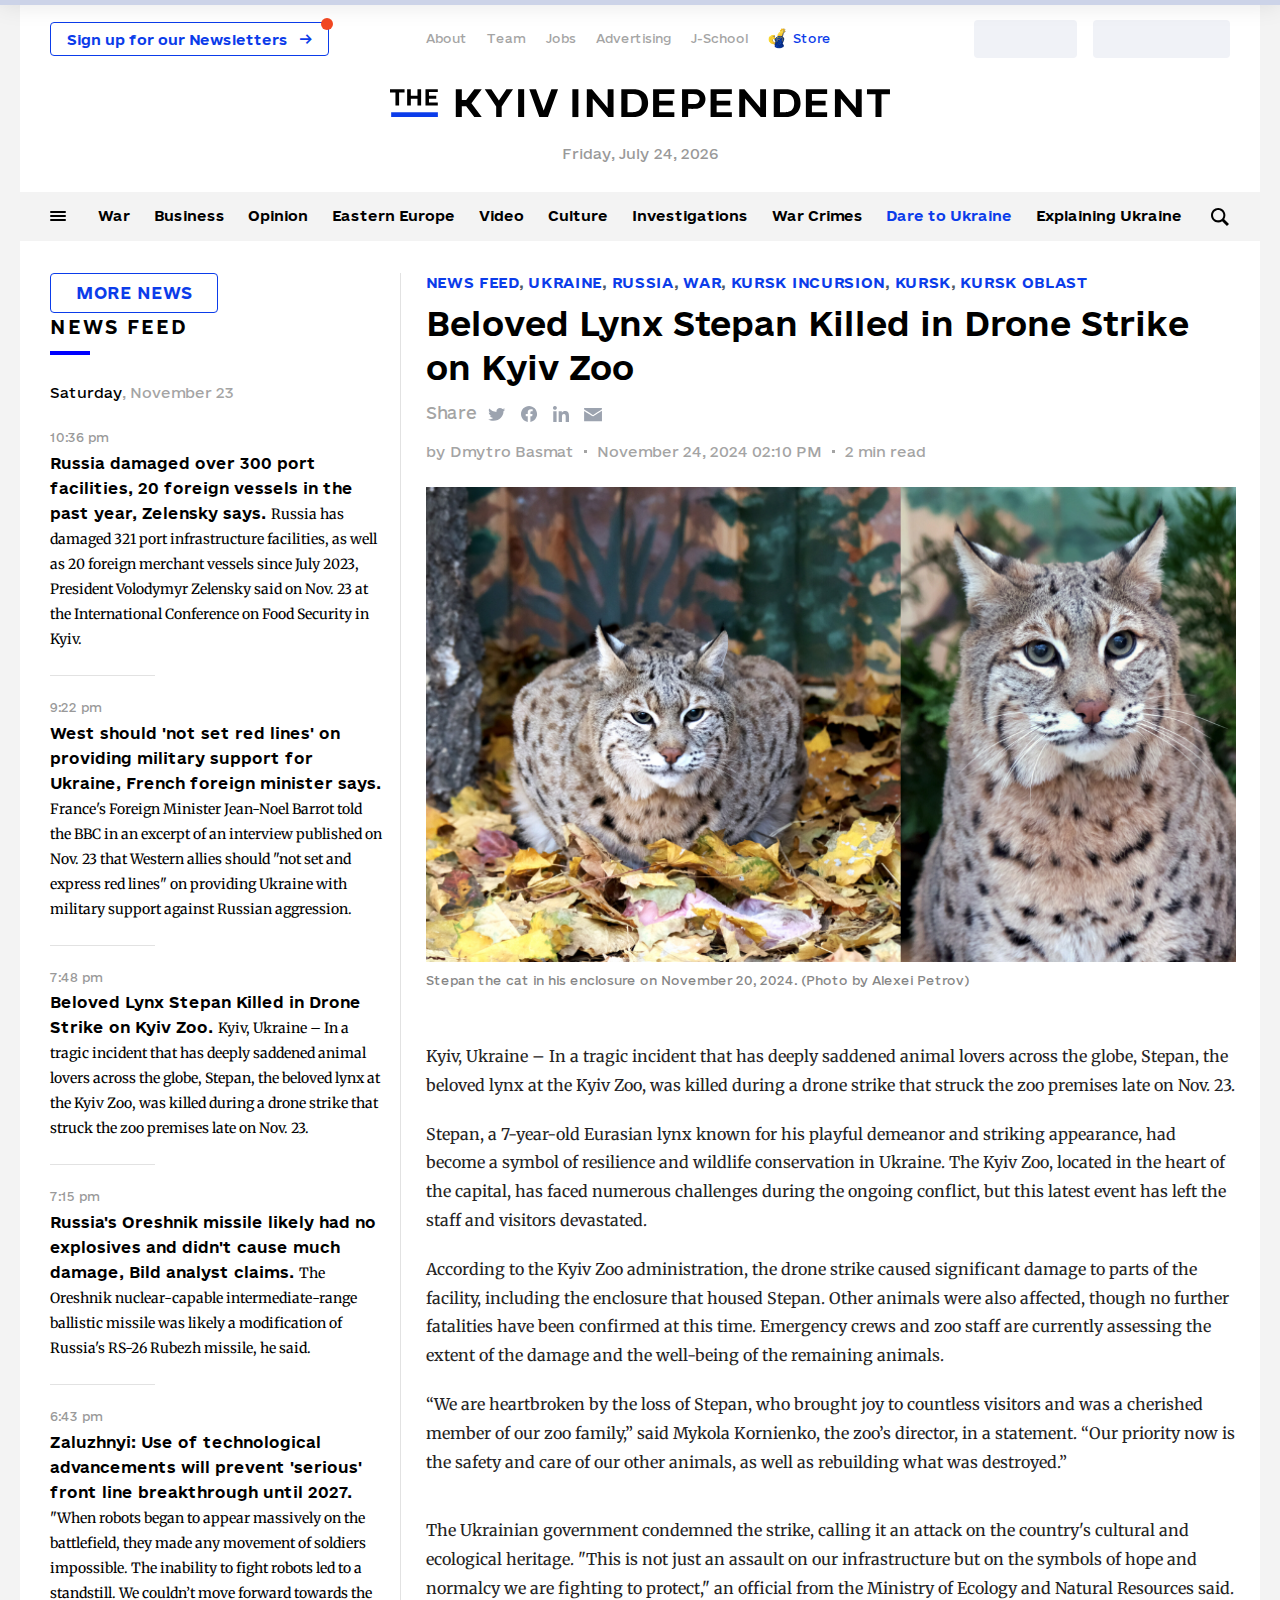
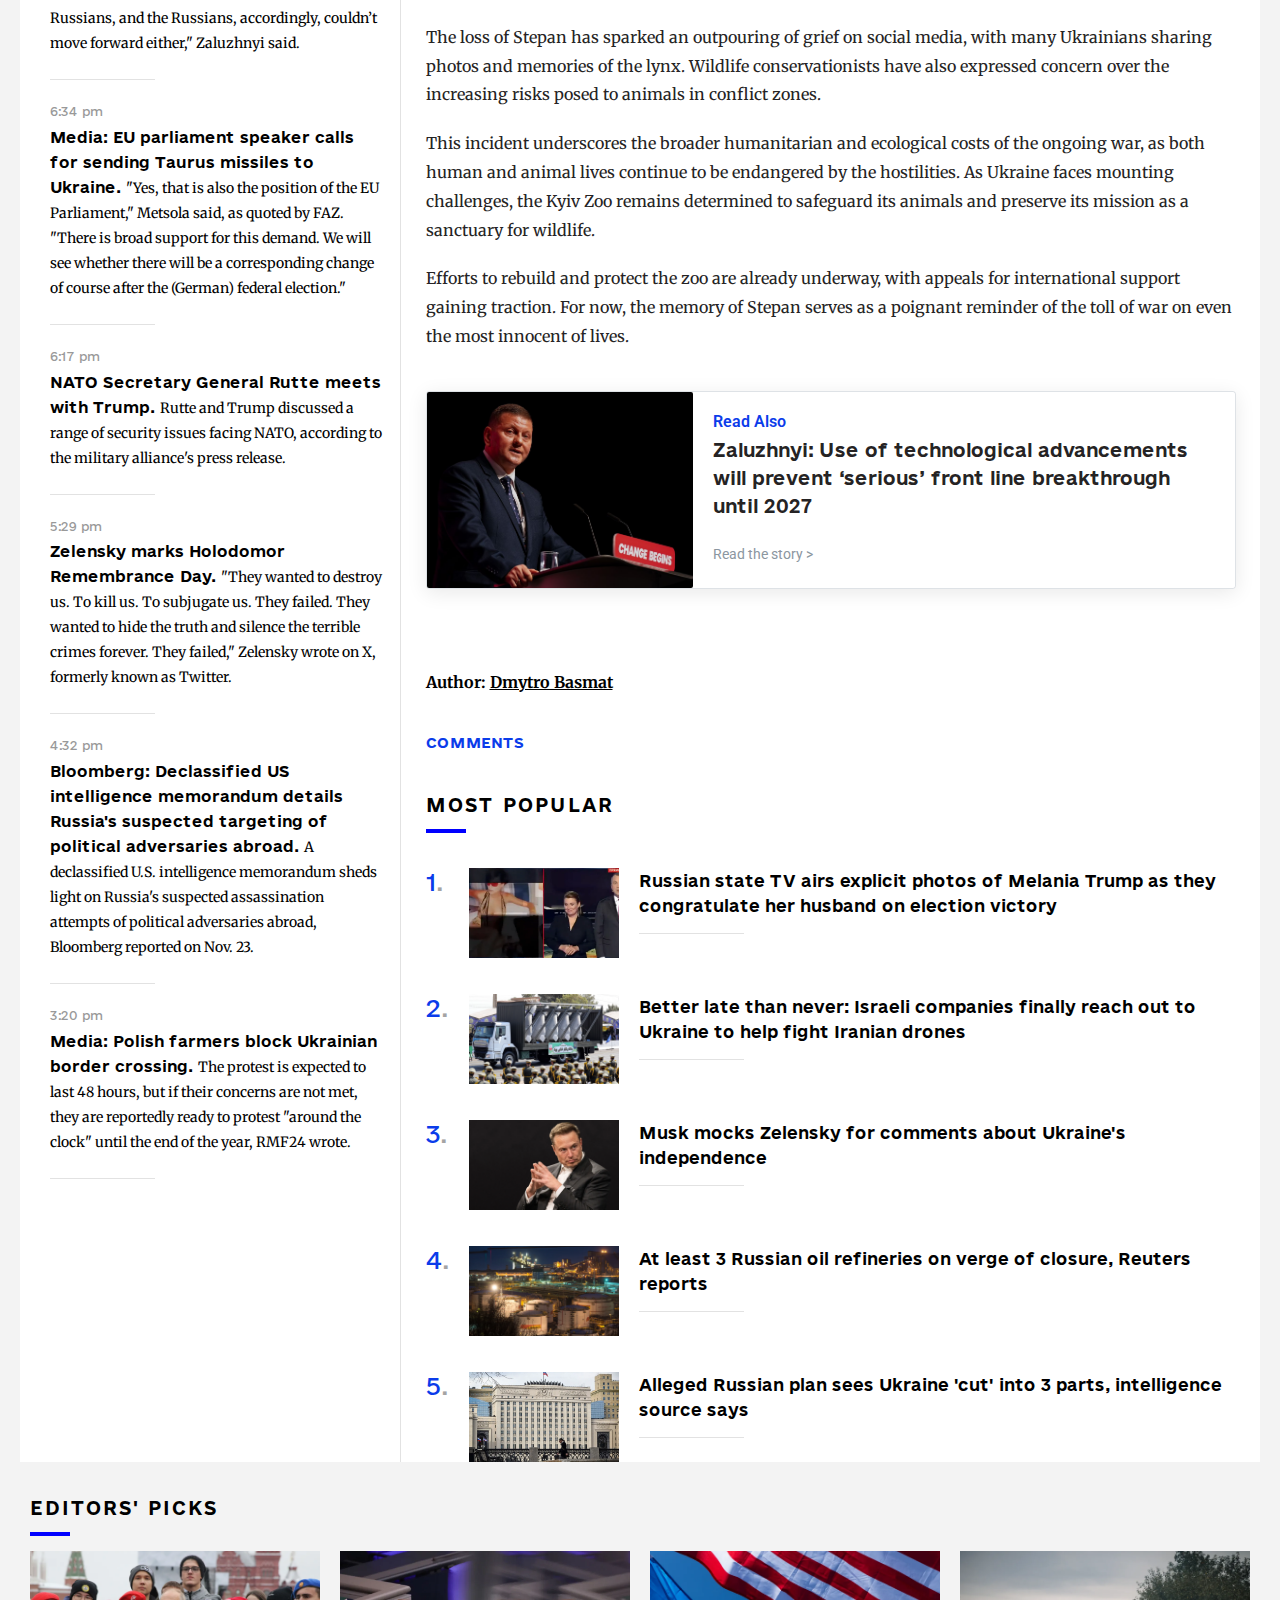
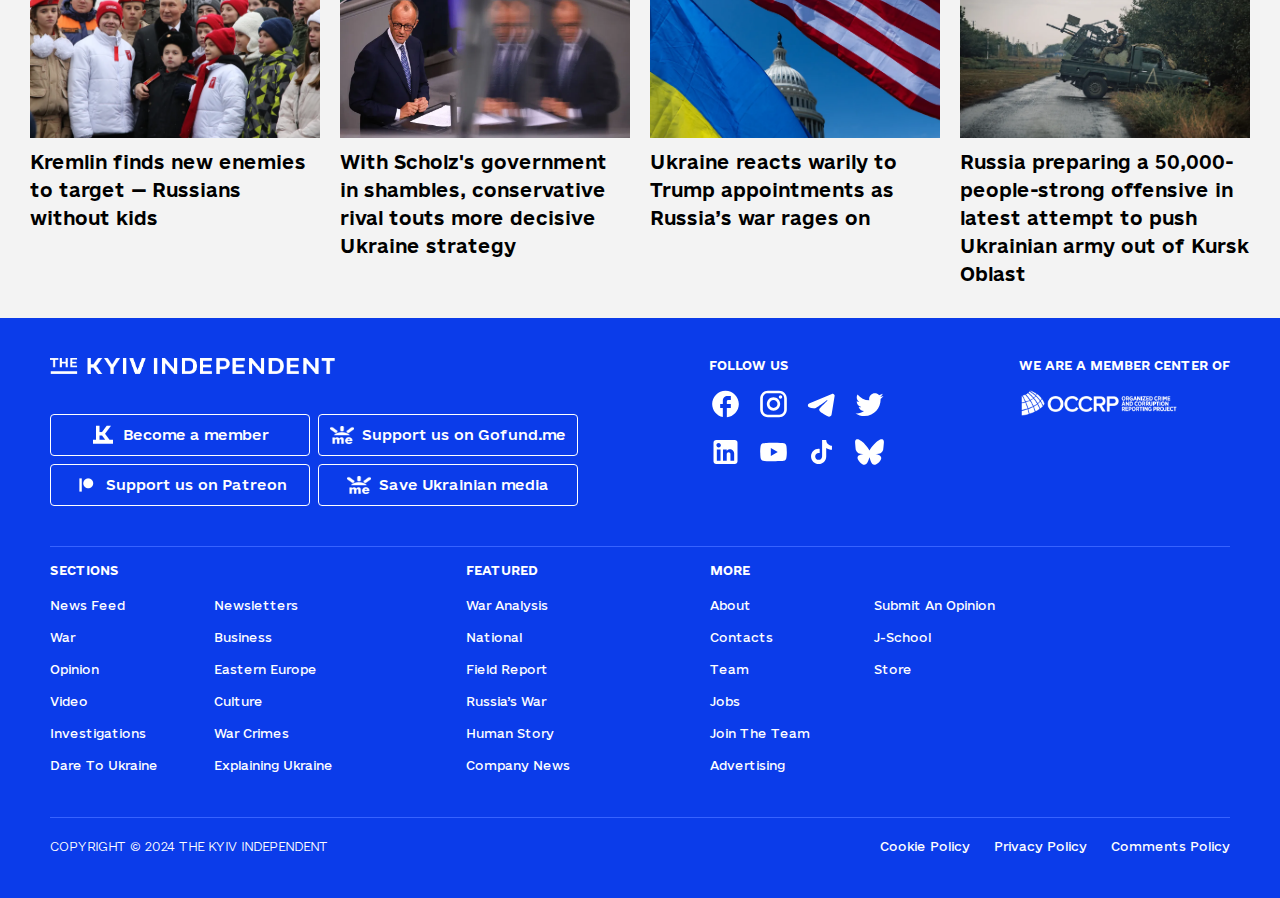
==== commit 9b464fb1: "ajfs" ====
--- a/Beloved-Lynx-Stepan-Killed-in-Drone-Strike-on-Kyiv-Zoo.html
+++ b/Beloved-Lynx-Stepan-Killed-in-Drone-Strike-on-Kyiv-Zoo.html
@@ -674,7 +674,7 @@
           <span class="c-topper__info_divider"></span>
 
       <span class="c-topper__info_time">
-        November 23, 2024 7:48 PM 
+        November 24, 2024 02:10 PM 
               </span>
         <span class="c-topper__info_divider"></span>
         <span class="c-topper__info_readTime">2 min read</span>
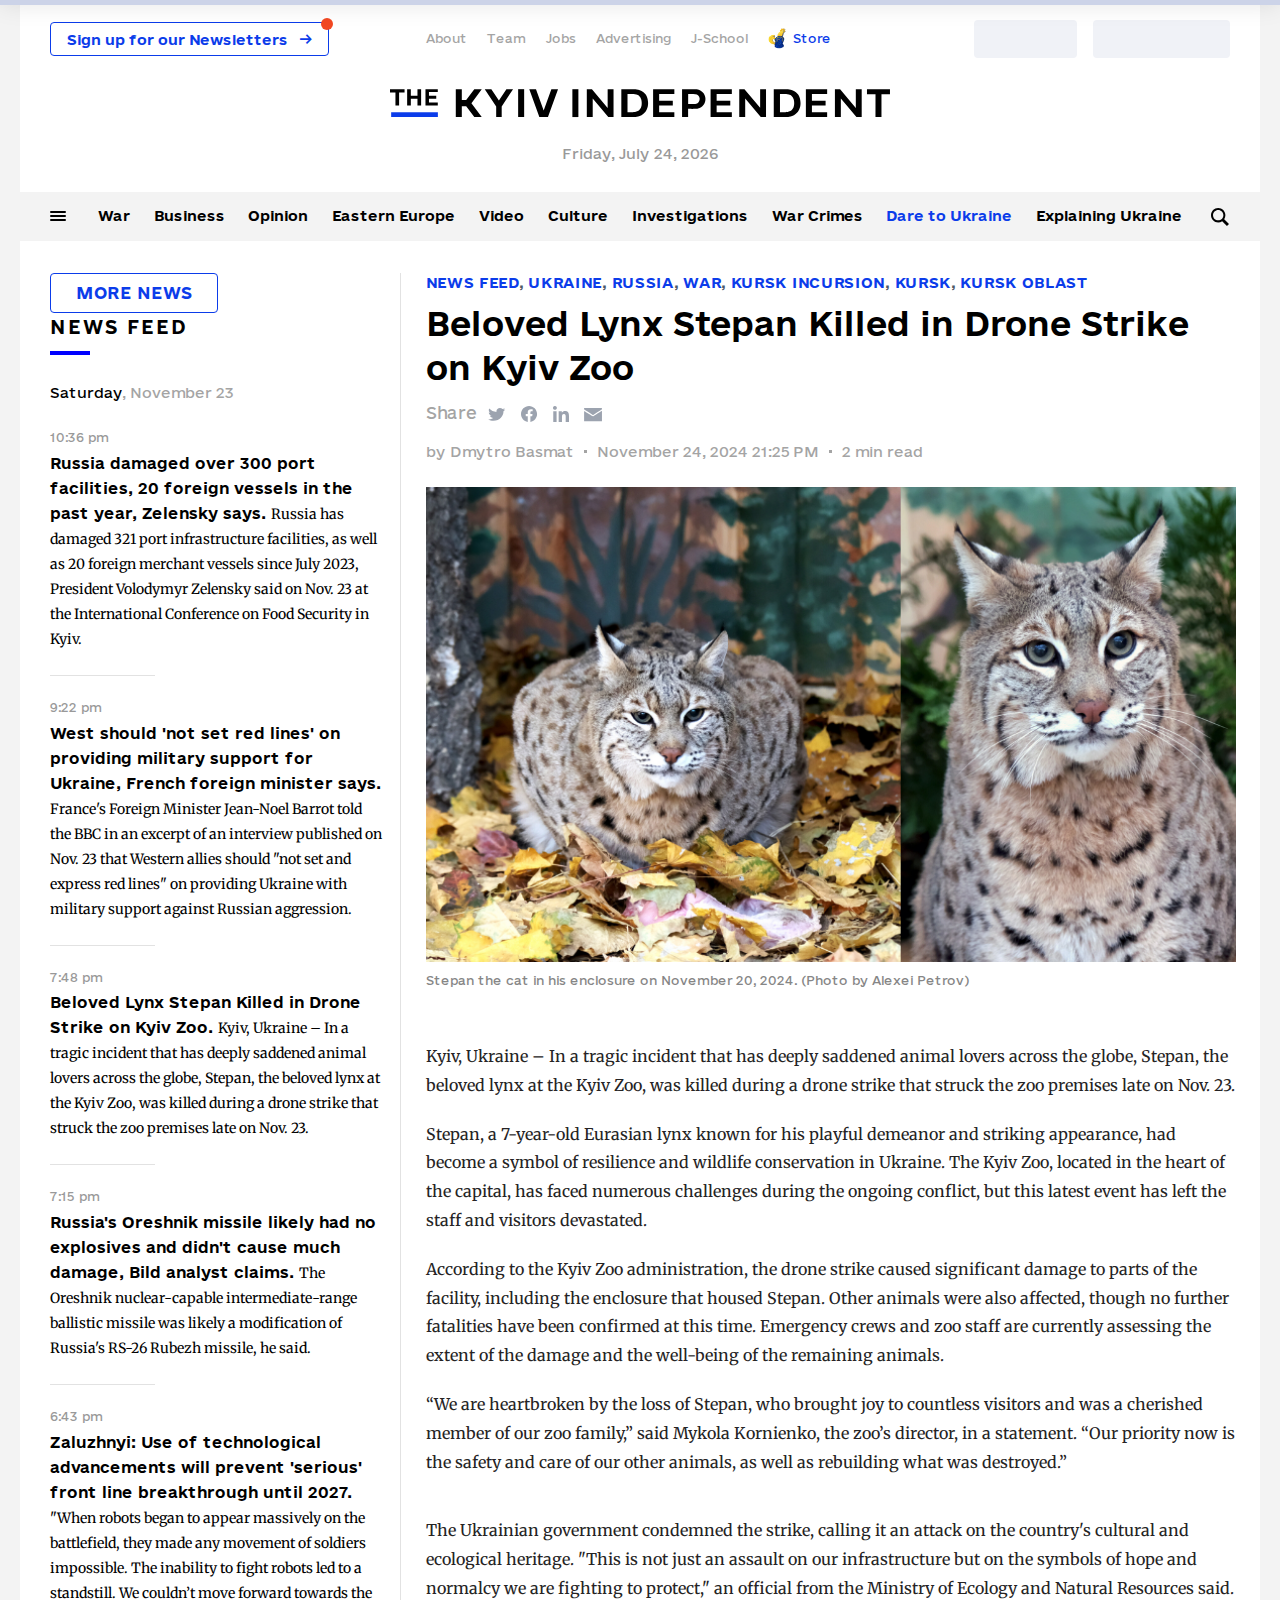
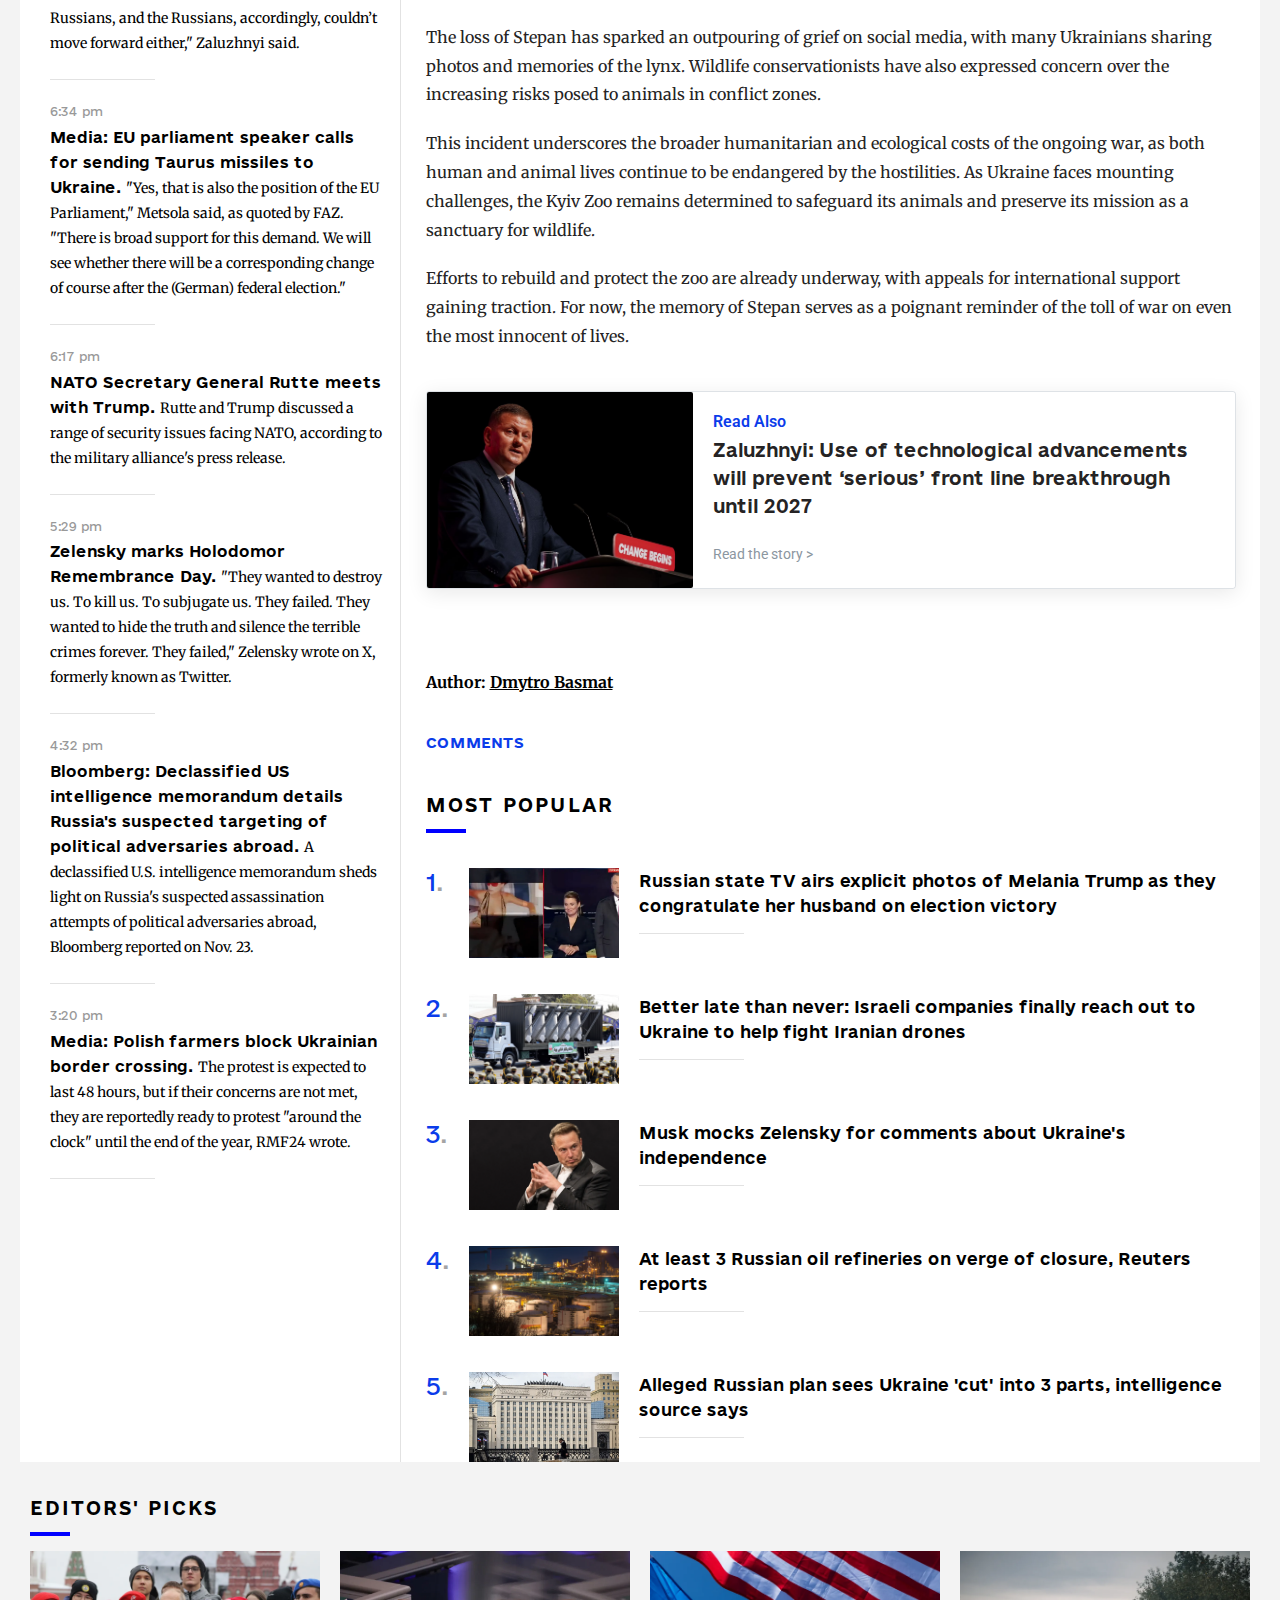
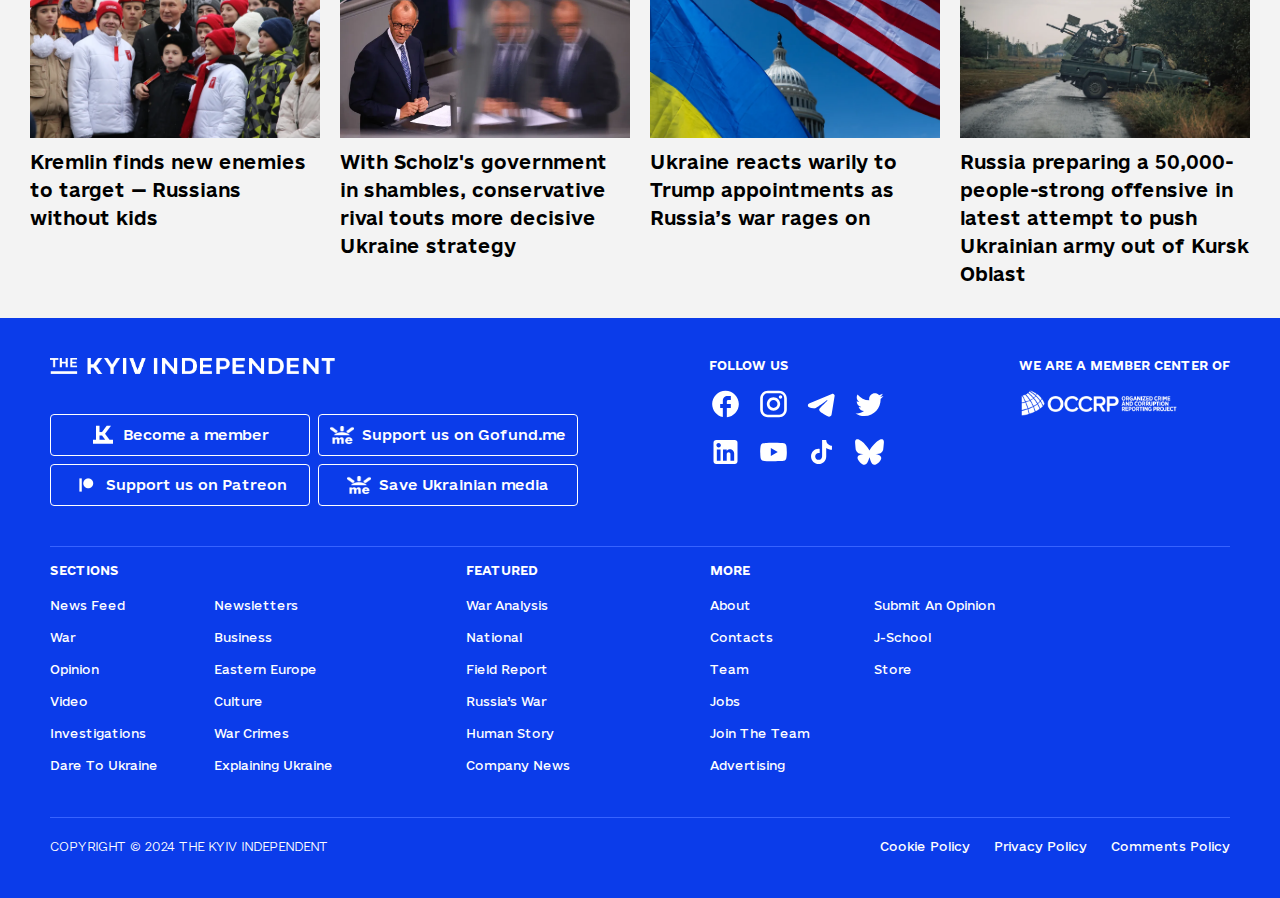
==== commit 48e9145a: "ajfs" ====
--- a/Beloved-Lynx-Stepan-Killed-in-Drone-Strike-on-Kyiv-Zoo.html
+++ b/Beloved-Lynx-Stepan-Killed-in-Drone-Strike-on-Kyiv-Zoo.html
@@ -1,1680 +1,2181 @@
 <!DOCTYPE html><html lang="en" class=""><head><link rel="preload" href="/assets/sass/e-Ukraine-Regular.ttf" as="font" type="font/ttf" crossorigin="">
-<link rel="preload" href="/assets/sass/e-Ukraine-Bold.ttf" as="font" type="font/ttf" crossorigin="">
-<link rel="preload" href="/assets/sass/e-Ukraine-UltraLight.ttf" as="font" type="font/ttf" crossorigin="">
-<link rel="preload" href="/assets/sass/e-Ukraine-Medium.ttf" as="font" type="font/ttf" crossorigin="">
-<style>
-  @font-face {
-    font-family: 'e-Ukraine';
-    src: url('fonts/e-Ukraine-Regular.eot');
-    src: local('/assets/sass/e-Ukraine Regular'), local('e-Ukraine-Regular'),
-      url('fonts/e-Ukraine-Regular.eot') format('embedded-opentype'),
-      url('fonts/e-Ukraine-Regular.ttf') format('truetype');
-    font-weight: 400;
-    font-style: normal;
-    font-display: swap;
+  <link rel="preload" href="/assets/sass/e-Ukraine-Bold.ttf" as="font" type="font/ttf" crossorigin="">
+  <link rel="preload" href="/assets/sass/e-Ukraine-UltraLight.ttf" as="font" type="font/ttf" crossorigin="">
+  <link rel="preload" href="/assets/sass/e-Ukraine-Medium.ttf" as="font" type="font/ttf" crossorigin="">
+  <style>
+    @font-face {
+      font-family: 'e-Ukraine';
+      src: url('fonts/e-Ukraine-Regular.eot');
+      src: local('/assets/sass/e-Ukraine Regular'), local('e-Ukraine-Regular'),
+        url('fonts/e-Ukraine-Regular.eot') format('embedded-opentype'),
+        url('fonts/e-Ukraine-Regular.ttf') format('truetype');
+      font-weight: 400;
+      font-style: normal;
+      font-display: swap;
+    }
+  
+    @font-face {
+      font-family: 'e-Ukraine';
+      src: url('fonts/e-Ukraine-Bold.ttf') format('truetype');
+      font-weight: 700;
+      font-style: normal;
+      font-display: swap;
+    }
+  
+    @font-face {
+      font-family: 'e-Ukraine';
+      src: url('fonts/e-Ukraine-UltraLight.ttf') format('truetype');
+      font-weight: 300;
+      font-style: normal;
+      font-display: swap;
+    }
+  
+    @font-face {
+      font-family: 'e-Ukraine';
+      src: url('fonts/e-Ukraine-Medium.ttf') format('truetype');
+      font-weight: 500;
+      font-style: normal;
+      font-display: swap;
+    }
+  </style>
+  <link rel="stylesheet" type="text/css" href="css/font.css">
+  <link rel="preconnect" href="https://fonts.googleapis.com">
+  <link rel="preconnect" href="https://fonts.gstatic.com" crossorigin="">
+  <meta name="facebook-domain-verification" content="aterqoqju2hcrsev86npyflpcxlt6g">
+  <script src="js/rocket-loader.min.js" data-cf-settings="4cf0aee7f4527592a236c7de-|49"></script><link href="https://fonts.googleapis.com/css2?family=Merriweather:wght@400;700&amp;family=Poppins:wght@300;400;500;700;800;900&amp;family=Roboto:wght@400;700;900&amp;display=swap" rel="preload" as="style" onload="this.onload=null;this.rel='stylesheet'">
+  <noscript>
+    <link href="https://fonts.googleapis.com/css2?family=Merriweather:wght@400;700&family=Poppins:wght@300;400;500;700;800;900&family=Roboto:wght@400;700;900&display=swap" rel="stylesheet" type="text/css">
+  </noscript>
+  <script type="4cf0aee7f4527592a236c7de-text/javascript">
+    (function() {
+      /** CONFIGURATION START **/
+        var _sf_async_config = window._sf_async_config = (window._sf_async_config || {});
+        _sf_async_config.uid = '66929';
+        _sf_async_config.domain = 'kyivindependent.com';
+        _sf_async_config.flickerControl = false;
+        _sf_async_config.useCanonical = true;
+        _sf_async_config.useCanonicalDomain = true;
+        _sf_async_config.sections = "News Feed,Ukraine,Russia,War,Kursk incursion,Kursk,Kursk Oblast";
+        _sf_async_config.authors = "Dmytro Basmat";
+      /** CONFIGURATION END **/
+    })();
+    // second part of configuration is in ChartbeatScript.js
+  </script>
+  <script async="" src="js/chartbeat_mab.js" type="4cf0aee7f4527592a236c7de-text/javascript"></script>
+  <script async="" src="js/embed.js" type="4cf0aee7f4527592a236c7de-text/javascript"></script>
+  <!-- Varify.io® code for The Kyiv Independent-->
+  <script type="4cf0aee7f4527592a236c7de-text/javascript">
+  window.varify = window.varify || {};
+  window.varify.iid = 561;
+  </script>
+  <script src="js/varify.js" type="4cf0aee7f4527592a236c7de-text/javascript"></script>
+    <!-- Google Tag Manager -->
+    <script type="4cf0aee7f4527592a236c7de-text/javascript">(function(w,d,s,l,i){w[l]=w[l]||[];w[l].push({'gtm.start':
+    new Date().getTime(),event:'gtm.js'});var f=d.getElementsByTagName(s)[0],
+    j=d.createElement(s),dl=l!='dataLayer'?'&l='+l:'';j.async=true;j.src=
+    'https://www.googletagmanager.com/gtm.js?id='+i+dl;f.parentNode.insertBefore(j,f);
+    })(window,document,'script','dataLayer','GTM-MRGC28X');</script>
+    <!-- End Google Tag Manager -->
+  <script type="4cf0aee7f4527592a236c7de-text/javascript">
+    !function (f, b, e, v, n, t, s) {
+      if (f.fbq) return; n = f.fbq = function () {
+        n.callMethod ?
+          n.callMethod.apply(n, arguments) : n.queue.push(arguments)
+      };
+      if (!f._fbq) f._fbq = n; n.push = n; n.loaded = !0; n.version = '2.0';
+      n.queue = []; t = b.createElement(e); t.async = !0;
+      t.src = v; s = b.getElementsByTagName(e)[0];
+      s.parentNode.insertBefore(t, s)
+    }(window, document, 'script',
+      'https://connect.facebook.net/en_US/fbevents.js');
+    fbq('init', '3189560391356472');
+    fbq('track', 'PageView');
+  </script>
+  
+  <script type="application/ld+json">
+    {
+      "@context": "http://schema.org",
+      "@type": "WebSite",
+      "name": "The Kyiv Independent",
+      "url": "https://kyivindependent.com/",
+      "potentialAction": {
+        "@type": "SearchAction",
+        "target": {
+          "@type": "EntryPoint",
+          "urlTemplate": "https://www.google.com/search?q={search_term_string}%20site:kyivindependent.com"
+        },
+        "query-input": "required name=search_term_string"
+      }
+    }
+  </script>
+  
+  <!--Site config -->
+  <script type="4cf0aee7f4527592a236c7de-text/javascript" async="async" src="js/site.js"></script>
+  <script type="4cf0aee7f4527592a236c7de-text/javascript">
+      window.protag = window.protag || { cmd: [] };
+      window.protag.cmd.push(function () {
+          window.protag.pageInit();
+      });
+  </script>
+  
+  <script src="js/api.js" type="4cf0aee7f4527592a236c7de-text/javascript"></script>
+  
+  
+  
+  
+    <meta charset="utf-8">
+    <title>Beloved Lynx Stepan Killed in Drone Strike on Kyiv Zoo</title>
+    <meta name="viewport" content="width=device-width, initial-scale=1.0">
+     <meta name="robots" content="max-image-preview:large"> 
+  
+    <link rel="preconnect" href="https://fonts.gstatic.com">
+  <link rel="preconnect" href="https://fonts.gstatic.com" crossorigin="">
+  <link rel="preload" as="style" href="https://fonts.googleapis.com/css2?family=Inter:wght@400;500;600;700&amp;display=swap">
+  <script src="js/rocket-loader.min.js" data-cf-settings="4cf0aee7f4527592a236c7de-|49"></script><link rel="stylesheet" href="https://fonts.googleapis.com/css2?family=Inter:wght@400;500;600;700&amp;display=swap" media="print" onload="this.media='all'">
+  
+    <style>
+  @charset "UTF-8";@import url(https://fonts.googleapis.com/css2?family=Merriweather:ital,wght@0,300;0,400;0,700;0,900;1,300;1,400;1,700;1,900&family=Montserrat:wght@100;300;400;500;600;700;800;900&family=Roboto+Condensed:ital,wght@0,300;0,400;0,700;1,300;1,400;1,700&display=swap);:root{--color-headerCard-light:#FFF;--color-headerCard-dark:#000;--color-text-headerCardStyleLight:var(--color-headerCard-dark);--color-background-headerCardStyleLight:var(--color-headerCard-light);--color-text-button-headerCardStyleLight:var(--color-headerCard-light);--color-background-button-headerCardStyleLight:var(--color-headerCard-dark);--color-text-button-hover-headerCardStyleLight:var(--color-headerCard-light);--color-background-button-hover-headerCardStyleLight:var(--color-headerCard-dark);--color-text-headerCardStyleDark:var(--color-headerCard-light);--color-background-headerCardStyleDark:var(--color-headerCard-dark);--color-text-button-headerCardStyleDark:var(--color-headerCard-dark);--color-background-button-headerCardStyleDark:var(--color-headerCard-light);--color-text-button-hover-headerCardStyleDark:var(--color-headerCard-dark);--color-background-button-hover-headerCardStyleDark:var(--color-headerCard-light);--color-text-headerCardStyleAccent:var(--color-background-primary);--color-background-headerCardStyleAccent:var(--color-accent);--color-text-button-headerCardStyleAccent:var(--color-text-primary);--color-background-button-headerCardStyleAccent:var(--color-background-primary);--color-text-button-hover-headerCardStyleAccent:var(--color-text-primary);--color-background-button-hover-headerCardStyleAccent:var(--color-background-primary);--color-text-headerCardStyleImage:var(--color-headerCard-light);--color-background-headerCardStyleImage:var(--color-headerCard-dark);--color-text-button-headerCardStyleImage:var(--color-headerCard-light);--color-background-button-headerCardStyleImage:var(--color-headerCard-dark);--color-text-button-hover-headerCardStyleImage:var(--color-headerCard-dark);--color-background-button-hover-headerCardStyleImage:var(--color-headerCard-light)}:root{--color-text-button:var(--color-background-primary);--color-background-button:var(--color-accent);--color-text-button-hover:var(--color-background-primary);--color-background-button-hover:var(--color-text-primary)}:root{--content-width:708px;--content-flow:var(--space-32)}:root{--html-symbol-dark:"☾";--html-symbol-light:"☼";--html-symbol-em-dash:"—";--html-symbol-checkmark:"✓";--html-symbol-multiplication:"✕"}:root{--motion-duration-slow:.5s;--motion-duration-fast:.25s}:root{--ratio-1:1;--ratio-3x2:3/2;--ratio-16x9:16/9}:root{--focus-outline-size:var(--space-2);--focus-outline-style:solid;--focus-outline-color:currentColor;--focus-outline-offset:var(--space-2)}:root{--border-radius:var(--space-4);--border-radius-circle:50%}:root{--border-width:.5px;--border-style:solid;--border-vertical-offset:calc(calc(var(--grid-gap) / 2) * -1)}:root{--grid-width:1400px;--grid-gap:var(--space-32);--grid-margin:var(--space-20);--grid-margin-large:var(--space-32)}:root{--space-2:2px;--space-4:4px;--space-8:8px;--space-12:12px;--space-16:16px;--space-20:20px;--space-24:24px;--space-32:32px;--space-40:40px;--space-48:48px;--space-56:56px;--space-64:64px;--space-80:80px;--space-96:96px;--space-128:128px;--space-160:160px;--space-168:168px}:root{--font-size-scale-0:12px;--line-height-scale-0:16px;--font-size-scale-1:14px;--line-height-scale-1:16px;--font-size-scale-2:16px;--line-height-scale-2:20px;--font-size-scale-3:18px;--line-height-scale-3:20px;--font-size-scale-4:20px;--line-height-scale-4:24px;--font-size-scale-5:24px;--line-height-scale-5:28px;--font-size-scale-6:28px;--line-height-scale-6:32px;--font-size-scale-7:32px;--line-height-scale-7:32px;--font-size-scale-8:40px;--line-height-scale-8:40px;--font-size-scale-9:48px;--line-height-scale-9:48px;--font-size-scale-10:72px;--line-height-scale-10:72px;--font-size-scale-body-copy:20px;--line-height-scale-body-copy:32px;--line-height-scale-tight:1;--font-weight-normal:400;--font-weight-medium:500;--font-weight-semibold:600;--font-weight-bold:700;--font-letter-spacing-brevier:.7px;--font-letter-spacing-long-primer:.25px;--font-letter-spacing-tiny:.6px;--font-letter-spacing-small:1.2px;--font-letter-spacing-base:1.6px;--font-letter-spacing-large:2.8px;--font-letter-spacing-negative:-.5px}:root{--color-mode:"light";--color-accent:var(--ghost-accent-color);--color-text-primary:#000000;--color-text-secondary:#4E5965;--color-border-primary:#000000;--color-border-secondary:#D9D9D9;--color-background-primary:#FFFFFF;--color-background-secondary:#EFF8FA}@media (prefers-color-scheme:dark){:root.is-darkModeAdminSetting-enabled{--color-mode:"dark"}:root:not([data-user-color-scheme]).is-darkModeAdminSetting-enabled{--color-mode:"dark";--color-accent:var(--dark-mode-accent-color);--color-text-primary:#FFFFFF;--color-text-secondary:#B3B3B3;--color-border-primary:#525252;--color-border-secondary:#303030;--color-background-primary:#181818;--color-background-secondary:#212121}}[data-user-color-scheme=dark]{--color-mode:"dark";--color-accent:var(--dark-mode-accent-color);--color-text-primary:#FFFFFF;--color-text-secondary:#B3B3B3;--color-border-primary:#525252;--color-border-secondary:#303030;--color-background-primary:#181818;--color-background-secondary:#212121}/*! modern-normalize v1.1.0 | MIT License | https://github.com/sindresorhus/modern-normalize */*,::after,::before{box-sizing:border-box}html{-moz-tab-size:4;-o-tab-size:4;tab-size:4}html{line-height:1.15;-webkit-text-size-adjust:100%}body{margin:0}body{font-family:system-ui,-apple-system,"Segoe UI",Roboto,Helvetica,Arial,sans-serif,"Apple Color Emoji","Segoe UI Emoji"}hr{height:0;color:inherit}abbr[title]{-webkit-text-decoration:underline dotted;text-decoration:underline dotted}b,strong{font-weight:bolder}code,kbd,pre,samp{font-family:ui-monospace,SFMono-Regular,Consolas,"Liberation Mono",Menlo,monospace;font-size:1em}small{font-size:80%}sub,sup{font-size:75%;line-height:0;position:relative;vertical-align:baseline}sub{bottom:-.25em}sup{top:-.5em}table{text-indent:0;border-color:inherit}button,input,optgroup,select,textarea{font-family:inherit;font-size:100%;line-height:1.15;margin:0}button,select{text-transform:none}[type=button],[type=reset],[type=submit],button{-webkit-appearance:button}::-moz-focus-inner{border-style:none;padding:0}:-moz-focusring{outline:1px dotted ButtonText}:-moz-ui-invalid{box-shadow:none}legend{padding:0}progress{vertical-align:baseline}::-webkit-inner-spin-button,::-webkit-outer-spin-button{height:auto}[type=search]{-webkit-appearance:textfield;outline-offset:-2px}::-webkit-search-decoration{-webkit-appearance:none}::-webkit-file-upload-button{-webkit-appearance:button;font:inherit}summary{display:list-item}code[class*=language-],pre[class*=language-]{color:#000;background:0 0;text-shadow:0 1px #fff;font-family:Consolas,Monaco,"Andale Mono","Ubuntu Mono",monospace;font-size:1em;text-align:left;white-space:pre;word-spacing:normal;word-break:normal;word-wrap:normal;line-height:1.5;-moz-tab-size:4;-o-tab-size:4;tab-size:4;-webkit-hyphens:none;hyphens:none}code[class*=language-] ::-moz-selection,code[class*=language-]::-moz-selection,pre[class*=language-] ::-moz-selection,pre[class*=language-]::-moz-selection{text-shadow:none;background:#b3d4fc}code[class*=language-] ::-moz-selection,code[class*=language-]::-moz-selection,pre[class*=language-] ::-moz-selection,pre[class*=language-]::-moz-selection{text-shadow:none;background:#b3d4fc}code[class*=language-] ::selection,code[class*=language-]::selection,pre[class*=language-] ::selection,pre[class*=language-]::selection{text-shadow:none;background:#b3d4fc}@media print{code[class*=language-],pre[class*=language-]{text-shadow:none}}pre[class*=language-]{padding:1em;margin:.5em 0;overflow:auto}:not(pre)>code[class*=language-],pre[class*=language-]{background:#f5f2f0}:not(pre)>code[class*=language-]{padding:.1em;border-radius:.3em;white-space:normal}.token.cdata,.token.comment,.token.doctype,.token.prolog{color:#708090}.token.punctuation{color:#999}.token.namespace{opacity:.7}.token.boolean,.token.constant,.token.deleted,.token.number,.token.property,.token.symbol,.token.tag{color:#905}.token.attr-name,.token.builtin,.token.char,.token.inserted,.token.selector,.token.string{color:#690}.language-css .token.string,.style .token.string,.token.entity,.token.operator,.token.url{color:#9a6e3a;background:hsla(0,0%,100%,.5)}.token.atrule,.token.attr-value,.token.keyword{color:#07a}.token.class-name,.token.function{color:#dd4a68}.token.important,.token.regex,.token.variable{color:#e90}.token.bold,.token.important{font-weight:700}.token.italic{font-style:italic}.token.entity{cursor:help}body .fslightbox-image-wrap{display:block}body .fslightbox-container{font-family:var(--font-family-sansSerif);background:var(--color-background-primary)}body .fslightbox-nav{height:var(--space-48)}body .fslightbox-toolbar{right:var(--space-12)}body [data-fslightbox] img{cursor:zoom-in}body .fslightbox-invalid-file-wrapper{color:var(--color-text-secondary)}body .fslightbox-slide-number-container{font-size:var(--font-size-scale-2);line-height:var(--line-height-scale-2);left:var(--space-12);color:var(--color-text-secondary)}body .fslightbox-slash{background:var(--color-text-secondary)}body .fslightbox-toolbar>.fslightbox-toolbar-button:first-child{display:none}body .fslightbox-svg-path{fill:var(--color-text-secondary)}body .fslightbox-toolbar{background:var(--color-background-primary)}body .fslightbox-toolbar:hover .fslightbox-svg-path{fill:var(--color-text-secondary)}body .fslightbox-slide-btn{background:var(--color-background-primary)}body .fslightbox-slide-btn-container{padding-left:var(--space-16)}body .fslightbox-slide-btn-container:hover .fslightbox-svg-path{fill:var(--color-text-secondary)}body .fslightbox-slide-btn-container-next{padding-right:var(--space-16)}@keyframes spin{100%{transform:rotate(360deg)}}.icon{position:relative;display:inline-block;width:25px;height:25px;overflow:hidden;fill:currentColor}.icon__cnt{width:100%;height:100%;background:inherit;fill:inherit;pointer-events:none;transform:translateX(0);-ms-transform:translate(.5px,-.3px)}.icon--m{width:50px;height:50px}.icon--l{width:100px;height:100px}.icon--xl{width:150px;height:150px}.icon--xxl{width:200px;height:200px}.icon__spinner{position:absolute;top:0;left:0;width:100%;height:100%}.icon--ei-spinner .icon__spinner,.icon--ei-spinner-2 .icon__spinner{animation:spin 1s steps(12) infinite}.icon--ei-spinner-3 .icon__spinner{animation:spin 1.5s linear infinite}.icon--ei-sc-facebook{fill:#3b5998}.icon--ei-sc-github{fill:#333}.icon--ei-sc-google-plus{fill:#dd4b39}.icon--ei-sc-instagram{fill:#3f729b}.icon--ei-sc-linkedin{fill:#0976b4}.icon--ei-sc-odnoklassniki{fill:#ed812b}.icon--ei-sc-skype{fill:#00aff0}.icon--ei-sc-soundcloud{fill:#f80}.icon--ei-sc-tumblr{fill:#35465c}.icon--ei-sc-twitter{fill:#55acee}.icon--ei-sc-vimeo{fill:#1ab7ea}.icon--ei-sc-vk{fill:#45668e}.icon--ei-sc-youtube{fill:#e52d27}.icon--ei-sc-pinterest{fill:#bd081c}.icon--ei-sc-telegram{fill:#08c}.icon{width:var(--space-24);height:var(--space-24)}.icon--m{width:var(--space-48);height:var(--space-48)}:where(body,h1,h2,h3,h4,h5,h6,blockquote,p,pre,dl,dd,ol,ul,figure,hr,fieldset,legend){margin:0;padding:0}li>ol,li>ul{margin-bottom:0}table{border-collapse:collapse;border-spacing:0}@media (prefers-reduced-motion:reduce){*{animation:none;transition:none}}.o-grid{width:100%;margin:auto;display:grid;max-width:var(--grid-width)}.u-font-size-scale-0{font-size:var(--font-size-scale-0);line-height:var(--line-height-scale-0)}.u-font-size-scale-1{font-size:var(--font-size-scale-1);line-height:var(--line-height-scale-1)}.u-font-size-scale-2{font-size:var(--font-size-scale-2);line-height:var(--line-height-scale-2)}.u-font-size-scale-3{font-size:var(--font-size-scale-3);line-height:var(--line-height-scale-3)}.u-font-size-scale-4{font-size:var(--font-size-scale-4);line-height:var(--line-height-scale-4)}.u-font-size-scale-5{font-size:var(--font-size-scale-5);line-height:var(--line-height-scale-5)}.u-font-size-scale-6{font-size:var(--font-size-scale-6);line-height:var(--line-height-scale-6)}.u-font-size-scale-7{font-size:var(--font-size-scale-7);line-height:var(--line-height-scale-7)}.u-font-size-scale-8{font-size:var(--font-size-scale-8);line-height:var(--line-height-scale-8)}.u-font-size-scale-9{font-size:var(--font-size-scale-9);line-height:var(--line-height-scale-9)}.u-font-size-scale-10{font-size:var(--font-size-scale-10);line-height:var(--line-height-scale-10)}.u-font-family-serif{font-family:var(--font-family-serif)!important}.u-font-family-sansSerif{font-family:var(--font-family-sansSerif)!important}.u-font-weight-normal{font-weight:var(--font-weight-normal)}.u-font-weight-medium{font-weight:var(--font-weight-medium)}.u-font-weight-semibold{font-weight:var(--font-weight-semibold)}.u-font-weight-bold{font-weight:var(--font-weight-bold)}.kg-header-card-header,.u-font-headline{font-size:var(--font-size-scale-6);line-height:var(--line-height-scale-6);font-weight:var(--font-weight-medium)}@media (min-width:64em){.kg-header-card-header,.u-font-headline{font-size:var(--font-size-scale-8);line-height:var(--line-height-scale-8);letter-spacing:var(--font-letter-spacing-negative)}}.kg-header-card-subheader,.u-font-standfirst{font-size:var(--font-size-scale-5);line-height:var(--line-height-scale-5);font-weight:var(--font-weight-normal)}@media (min-width:64em){.kg-header-card-subheader,.u-font-standfirst{font-size:var(--font-size-scale-5);line-height:var(--line-height-scale-6)}}.u-font-uppercase{text-transform:uppercase}.u-link{text-decoration:underline}.u-link:hover{text-decoration:none}.u-link:focus-visible{text-decoration:none}.u-align-auto{margin:auto}.u-align-center{text-align:center}.u-color-text-brand{color:var(--color-accent)}.u-color-text-secondary{color:var(--color-text-secondary)}.u-color-background-secondary{background-color:var(--color-background-secondary)}.u-drop-cap-large:first-letter,.u-drop-cap-small:first-letter{float:left;margin-top:var(--space-8);margin-right:var(--space-8);color:var(--color-accent);font-weight:var(--font-weight-semibold)}.u-drop-cap-small::first-letter{font-size:70px;line-height:52px}.u-drop-cap-large::first-letter{font-size:118px;line-height:86px}.u-hidden{display:none}.u-block{display:block}.u-screenreader{position:absolute;width:1px;height:1px;padding:0;margin:-1px;overflow:hidden;clip:rect(0 0 0 0);border:0}@media (max-width:63.99em){.u-visible-on-desktop{display:none!important}}.u-mt-8{margin-top:var(--space-8)}.u-mr-8{margin-right:var(--space-8)}.u-mt-16{margin-top:var(--space-16)}.u-mb-16{margin-bottom:var(--space-16)}.u-p-32{padding:var(--space-32)}.u-plain-list{margin:0;padding:0;list-style:none}.u-flex{display:flex}body,html{font-family:e-Ukraine}body{direction:ltr;color:var(--color-text-primary);background-color:var(--color-background-primary);-webkit-font-smoothing:antialiased;-moz-osx-font-smoothing:grayscale}a{color:inherit;text-decoration:none}:where(dd,ol,ul){margin-left:var(--space-16)}img{height:auto;display:block;max-width:100%;font-style:italic}hr{border:0;height:auto;border-top:var(--border-width) var(--border-style) var(--color-border-secondary)}:where(h1,h2,h3,strong){font-weight:var(--font-weight-semibold)}:where(h1){font-size:var(--font-size-scale-6);line-height:var(--line-height-scale-6)}@media (min-width:64em){:where(h1){font-size:var(--font-size-scale-7);line-height:var(--line-height-scale-7)}}:where(h1)+h2,:where(h1)+h3{margin-top:var(--space-16)}:where(h2){font-size:var(--font-size-scale-5);line-height:var(--line-height-scale-5)}@media (min-width:64em){:where(h2){font-size:var(--font-size-scale-6);line-height:var(--line-height-scale-6)}}:where(h2)+h3{margin-top:var(--space-16)}:where(h3){font-size:var(--font-size-scale-4);line-height:var(--line-height-scale-4)}@media (min-width:64em){:where(h3){font-size:var(--font-size-scale-5);line-height:var(--line-height-scale-5)}}li code,p code{padding:var(--space-4) var(--space-8);border-radius:var(--border-radius);border:var(--border-width) var(--border-style) var(--color-border-secondary);background-color:var(--color-background-secondary)}code,code[class*=language-]{font-size:var(--font-size-scale-1);line-height:var(--line-height-scale-1);text-shadow:none;color:var(--color-text-primary)}.kg-code-card,pre,pre[class*=language-]{width:100%;overflow-x:auto;border-radius:var(--border-radius)}pre,pre[class*=language-]{margin-bottom:0;margin-top:var(--content-flow);padding:var(--space-32);background-color:var(--color-background-secondary)}.kg-code-card pre{margin-top:0}.token.operator{background-color:transparent}code{text-align:center;background-color:unset!important;border:unset!important;display:block;color:inherit;white-space:unset;line-height:inherit;font-family:inherit;font-size:inherit;padding:inherit!important}table{font-size:var(--font-size-scale-2);line-height:var(--line-height-scale-2);width:100%;max-width:100%;background-color:var(--color-background-secondary)}table caption{padding:var(--space-16);border-style:var(--border-style);border-width:var(--border-width) var(--border-width) 0 var(--border-width);border-color:var(--color-border-secondary);background-color:var(--color-background-secondary)}table td,table th{text-align:left;padding:var(--space-16);white-space:nowrap;border:var(--border-width) var(--border-style) var(--color-border-secondary)}table tbody+tbody{border-top:var(--border-width) var(--border-style) var(--color-border-secondary)}.responsive-table{display:block;width:100%;overflow-x:auto;word-break:initial}:lang(ar) *{letter-spacing:initial}.archiveCard.hide{display:none!important}.archiveCard.first{margin-top:76px}.archiveCard__img{aspect-ratio:1.6043613707;height:100%;width:100%;-o-object-fit:cover;object-fit:cover;margin-bottom:10px}@supports not (aspect-ratio:1.6043613707){.archiveCard__img::before{content:"";float:left;padding-top:calc((321 / 515) * 100%)}.archiveCard__img::after{content:"";display:block;clear:both}}.archiveCard__title{font-size:18px;font-weight:700;line-height:1.6;transition:color .2s ease-out}.archiveCard__title.small{font-size:15px;display:inline}.archiveCard__title.accent{color:#0b3cea}.archiveCard__title:hover{color:#0b3cea}.archiveCard__description{font-size:14px;font-family:Merriweather;line-height:21px}.archiveCard__description.small{display:inline}.Typography__title{font-size:18px;text-transform:uppercase;font-weight:700;font-family:e-Ukraine}.Typography__underline{display:inline-block;width:40px;height:4px;background-color:#0b3cea}.NewslettersPage__wrapper{width:100%;max-width:940px;margin:0 auto}.NewslettersPage__empty{min-height:700px}.NewslettersPage__mainNewsletter{display:flex;align-items:center;padding:40px;margin:30px 0 45px 0;background-color:#f3f3f3;font-family:e-Ukraine}.NewslettersPage__mainNewsletter_header-wrapper{display:flex}.NewslettersPage__mainNewsletter_header-wrapper .NewslettersPage__checkbox{margin-left:15px}.NewslettersPage__mainNewsletter_header{margin-right:0}.NewslettersPage__mainNewsletter_contentWrap{display:flex;flex-direction:row-reverse}.NewslettersPage__mainNewsletter_top{margin-right:0}.NewslettersPage__mainNewsletter_interval{font-size:16px!important}.NewslettersPage__mainNewsletter_img{width:100%;max-width:340px;height:100%;max-height:340px;-o-object-fit:cover;object-fit:cover;margin-right:60px}.NewslettersPage__mainNewsletter_title{font-size:48px;font-weight:700;color:#000;line-height:1;margin-bottom:15px}.NewslettersPage__mainNewsletter_subtitle{font-size:18px;margin-bottom:25px;line-height:1.6}.NewslettersPage__checkbox{width:28px;min-width:28px;height:28px;border:2px solid #0b3cea;cursor:pointer;position:relative;background-color:transparent;transition:.3s}.NewslettersPage__checkbox[disabled]{pointer-events:none;opacity:.85;background-color:#ccd3d8!important;border-color:#ccd3d8!important;cursor:not-allowed}.NewslettersPage__checkbox::before{content:"";position:absolute;top:0;left:0;right:0;bottom:0;background-color:transparent;background-size:150%;background-position:center}.NewslettersPage__checkbox.active{background-color:#0b3cea}.NewslettersPage__checkbox.active::before{background-image:url("data:image/svg+xml,%3Csvg xmlns='http://www.w3.org/2000/svg' width='24' height='24' viewBox='0 0 24 24'%3E %3Cpath d='M15.88 8.29L10 14.17l-1.88-1.88a.996.996 0 1 0-1.41 1.41l2.59 2.59c.39.39 1.02.39 1.41 0L17.3 9.7a.996.996 0 0 0 0-1.41c-.39-.39-1.03-.39-1.42 0z' fill='%23fff'/%3E %3C/svg%3E")}.NewslettersPage__grid{display:grid;grid-template-columns:1fr 1fr;row-gap:25px;-moz-column-gap:40px;column-gap:40px;margin-top:25px;margin-bottom:75px}.NewslettersPage__newsletter{position:relative;border:1.5px solid #e2e2e2;padding:25px;font-family:e-Ukraine}.NewslettersPage__newsletter_badge{color:#fff;font-family:e-Ukraine;font-size:12px;font-weight:700;line-height:12px;position:absolute;right:17px;top:-10px;display:flex;padding:4px 6px;justify-content:center;align-items:center;border-radius:2px;background-color:#0b3cea}.NewslettersPage__newsletter_textWrap{display:grid}.NewslettersPage__newsletter_link{display:flex;align-items:center;align-self:flex-end;font-size:12px;font-weight:700;color:#0b3cea}.NewslettersPage__newsletter_link span{margin-right:8px}.NewslettersPage__newsletter_link svg{transform:rotate(-90deg)}.NewslettersPage__newsletter_link svg path{stroke:#0b3cea}.NewslettersPage__newsletter_headWrap{display:flex;flex-direction:row-reverse;justify-content:space-between;align-items:flex-start;margin-bottom:25px}.NewslettersPage__newsletter_headContent{margin-right:15px}.NewslettersPage__newsletter_interval{font-size:12px;font-weight:700;color:#a4a4a4;line-height:1.2}.NewslettersPage__newsletter_contentWrap{display:flex}.NewslettersPage__newsletter_img{width:100%;max-width:100px;max-height:100px;min-height:100px;-o-object-fit:cover;object-fit:cover;height:100%;margin-right:15px}.NewslettersPage__newsletter_description{font-family:Merriweather;font-size:14px;line-height:1.6}.NewslettersPage__newsletter_title{font-size:18px;font-weight:700;color:#000;line-height:1.2}.NewslettersPage__selectArea{position:fixed;left:0;bottom:0;z-index:3999999;padding:40px;display:flex;justify-content:center;background-color:#f1f3f9;color:#000;font-family:e-Ukraine;pointer-events:none;opacity:0;width:100%;box-shadow:0 0 54px 0 rgba(0,0,0,.2)}.NewslettersPage__selectArea.isRegistered .NewslettersPage__selectArea_wrapper{max-width:810px}.NewslettersPage__selectArea.isRegistered .NewslettersPage__selectAreaRight_formWrap{width:auto}.NewslettersPage__selectArea_wrapper{width:100%;max-width:1240px;display:flex;align-items:center;justify-content:space-between}.NewslettersPage__selectArea_active{opacity:1;display:flex;pointer-events:initial}.NewslettersPage__selectAreaLeft{display:flex;align-items:center;color:#000;margin-right:50px}.NewslettersPage__selectAreaLeft_count{font-size:70px;font-weight:700;line-height:1;margin-right:30px;min-width:50px;opacity:1;transform:scale(1);transition:.2s ease-out;transition-property:opacity,transform}.NewslettersPage__selectAreaLeft_count.hide{opacity:0;transform:scale(.8)}.NewslettersPage__selectAreaLeft_text{font-size:27px;line-height:1.2;font-weight:700}.NewslettersPage__selectAreaRight{display:flex;align-items:center;justify-content:flex-end;width:100%;color:#000}.NewslettersPage__selectAreaRight_title{font-size:18px;line-height:1.6;margin-right:50px}.NewslettersPage__selectAreaRight_formWrap{display:flex;align-items:center;width:100%;max-width:500px}.NewslettersPage__selectAreaRight_successIcon{opacity:0;transform:scale(.8);transition:.2s ease-out;transition-property:opacity,transform}.NewslettersPage__selectAreaRight_successIcon svg{width:30px;margin-left:20px}.NewslettersPage__selectAreaRight_successIcon.active{opacity:1;transform:scale(1)}.NewslettersPage__selectAreaRight_input{padding:15px 20px;border:1px solid #0b3cea;font-size:12px;color:#000;margin-right:25px;outline:0;background-color:transparent;border-radius:6px;width:100%;max-width:360px}.NewslettersPage__selectAreaRight_input::-moz-placeholder{color:rgba(0,0,0,.5)}.NewslettersPage__selectAreaRight_input::placeholder{color:rgba(0,0,0,.5)}.NewslettersPage__selectAreaRight_button{position:relative;padding:13px;text-align:center;background:#0b3cea;border:1px solid #0b3cea;color:#fff;font-size:16px;border-radius:6px;width:100%;max-width:160px;font-weight:700;cursor:pointer;transition:.2s ease-out;transition-property:color,background-color}.NewslettersPage__selectAreaRight_button:before{position:absolute;content:"";top:0;right:0;bottom:0;left:0;border-radius:4px;background:rgba(255,255,255,0);transition:background-color .2s ease}.NewslettersPage__selectAreaRight_button:hover:before{background:rgba(255,255,255,.08)}.NewslettersPage__skeleton_img{width:340px;height:340px;background-color:#dcdcdc;margin-right:60px;animation:pulse 1.5s infinite}.NewslettersPage__skeleton_wrapper{display:flex;flex-direction:row-reverse}.NewslettersPage__skeleton_contentWrapper{margin-right:15px}.NewslettersPage__skeleton_textWrap{width:100%;display:grid}.NewslettersPage__skeleton_link{width:70px;height:12px;align-self:flex-end;background-color:#dcdcdc;animation:pulse 1.5s infinite}.NewslettersPage__skeleton_smallText{width:90px;height:15px;margin-bottom:5px;background-color:#dcdcdc;animation:pulse 1.5s infinite}.NewslettersPage__skeleton_smallTitle{width:150px;height:22px;background-color:#dcdcdc;animation:pulse 1.5s infinite}.NewslettersPage__skeleton_smallImg{width:100px;min-width:100px;height:100px;margin-right:15px;background-color:#dcdcdc;animation:pulse 1.5s infinite}.NewslettersPage__skeleton_smallDesc{width:100%;height:50px;background-color:#dcdcdc;animation:pulse 1.5s infinite}.NewslettersPage__skeleton_title{background-color:#dcdcdc;height:60px;width:320px;margin-bottom:15px;animation:pulse 1.5s infinite}.NewslettersPage__skeleton_subtitle{background-color:#dcdcdc;height:60px;width:100%;margin-bottom:25px;animation:pulse 1.5s infinite}.NewslettersPage__skeleton_checkbox{width:30px;min-width:30px;height:30px;background-color:#dcdcdc;animation:pulse 1.5s infinite}.NewslettersPage__subscribed-popup{position:fixed;left:0;bottom:0;z-index:3999999;padding:40px;display:flex;justify-content:center;background-color:#f1f3f9;color:#000;font-family:e-Ukraine;width:100%;box-shadow:0 0 54px 0 rgba(0,0,0,.2)}.NewslettersPage__subscribed-popup_wrapper{width:100%;max-width:1240px;text-align:center}.NewslettersPage__subscribed-popup_successIcon{margin-bottom:15px}.NewslettersPage__subscribed-popup_successIcon svg{width:30px;margin-left:20px}.NewslettersPage__subscribed-popup_title{font-size:27px;font-weight:700;line-height:1.2}.NewslettersPage__subscribed-popup_close-btn{width:13px;height:13px;background-image:url(images/close-icon-black.svg);background-repeat:no-repeat;background-size:contain;cursor:pointer;z-index:10;position:absolute;top:17px;right:17px}@media (max-width:1200px){.NewslettersPage__selectArea:not(.isRegistered) .NewslettersPage__selectAreaRight{display:block}.NewslettersPage__selectArea:not(.isRegistered) .NewslettersPage__selectAreaRight_title{margin-bottom:15px;margin-right:0}}@media (max-width:991px){.NewslettersPage__selectArea_wrapper{padding-left:0!important}}@media (max-width:767px){.NewslettersPage__newsletter_headWrap{align-items:flex-start}.NewslettersPage__checkbox{margin-top:8px}.NewslettersPage__grid{grid-template-columns:1fr}.NewslettersPage__selectArea_wrapper{flex-direction:column;align-items:flex-start;justify-content:flex-start}.NewslettersPage__selectAreaLeft{margin-right:0;margin-bottom:10px}.NewslettersPage__selectAreaRight{display:block}.NewslettersPage__selectAreaRight_title{margin-bottom:15px;margin-right:0}.NewslettersPage__skeleton_img{margin-right:0;margin-bottom:15px}.NewslettersPage__skeleton_title{width:280px}.NewslettersPage__mainNewsletter{flex-direction:column;align-items:flex-start}.NewslettersPage__mainNewsletter_header-wrapper .NewslettersPage__checkbox{margin-top:15px}.NewslettersPage__mainNewsletter_img{margin-right:0;margin-bottom:15px}.NewslettersPage__mainNewsletter_title{font-size:36px}}@media (max-width:575px){.NewslettersPage__mainNewsletter_title{font-size:24px}.NewslettersPage__selectAreaLeft_count{min-width:50px;font-size:76px;margin-right:15px}.NewslettersPage__selectAreaLeft_text{font-size:32px}.NewslettersPage__selectAreaRight_formWrap{display:block}.NewslettersPage__selectAreaRight_input{max-width:100%;margin-right:0;margin-bottom:15px}.NewslettersPage__selectAreaRight_button{max-width:100%}}@keyframes pulse{0%{opacity:1}50%{opacity:.6}100%{opacity:1}}.NewsletterDatailsPage__wrapper{width:100%;max-width:940px;margin:0 auto}.NewsletterDatailsPage__empty{min-height:700px}.NewsletterDatailsPage__mainNewsletter{margin:30px 0 80px 0;background-color:#f7f7f7;font-family:e-Ukraine}.NewsletterDatailsPage__mainNewsletter_contentWrap{padding:24px}.NewsletterDatailsPage__mainNewsletter_img{width:100%;height:100%;max-height:320px;-o-object-fit:cover;object-fit:cover}.NewsletterDatailsPage__mainNewsletter_interval{color:#0b3cea;font-size:14px;font-weight:700;letter-spacing:-.42px;text-transform:uppercase;margin-bottom:16px}.NewsletterDatailsPage__mainNewsletter_title{font-size:36px;line-height:40px;font-weight:700;color:#000;margin-bottom:12px}.NewsletterDatailsPage__mainNewsletter_subtitle{font-family:Merriweather;font-size:16px;line-height:24px;color:#312f2f}.NewsletterDatailsPage__mainNewsletter_subtitle>p{font-family:Merriweather;font-size:16px;line-height:24px;margin-bottom:0}.NewsletterDatailsPage__mainNewsletter_subtitle>p p{margin-bottom:10px}.NewsletterDatailsPage__mainNewsletter .NewsletterDatailsPage__newsletter_link{font-family:Merriweather;font-size:16px;line-height:24px;margin-right:0}.NewsletterDatailsPage__mainNewsletter_subscription-form-title{color:#312f2f;font-size:14px;font-weight:500;line-height:160%;margin-bottom:12px;margin-top:40px}.NewsletterDatailsPage__mainNewsletter_subscription-form{display:flex;align-items:center}.NewsletterDatailsPage__mainNewsletter_input{padding:12px 16px;border-radius:2px;border:1px solid #d0d5dd;background:#fff;color:#000;font-size:14px;font-weight:300;line-height:22px;margin-right:24px;width:100%}.NewsletterDatailsPage__mainNewsletter_input::-moz-placeholder{color:#667085}.NewsletterDatailsPage__mainNewsletter_input::placeholder{color:#667085}.NewsletterDatailsPage__mainNewsletter_input:active,.NewsletterDatailsPage__mainNewsletter_input:focus,.NewsletterDatailsPage__mainNewsletter_input:hover{outline:0!important}.NewsletterDatailsPage__mainNewsletter_btn{position:relative;padding:8px 24px;border-radius:4px;background:#0b3cea;color:#fff;font-size:16px;font-weight:500;line-height:32px;letter-spacing:.16px;text-transform:uppercase;border:none;width:206px;cursor:pointer}.NewsletterDatailsPage__mainNewsletter_btn[disabled]{opacity:.5}.NewsletterDatailsPage__mainNewsletter_btn:before{position:absolute;content:"";top:0;right:0;bottom:0;left:0;border-radius:4px;background:rgba(255,255,255,0);transition:background-color .2s ease}.NewsletterDatailsPage__mainNewsletter_btn:hover:before{background:rgba(255,255,255,.08)}.NewsletterDatailsPage__grid{display:grid;grid-template-columns:1fr 1fr;row-gap:24px;-moz-column-gap:24px;column-gap:24px;margin-top:24px;margin-bottom:128px}.NewsletterDatailsPage__newsletter{border:1px solid #e2e2e2;padding:20px;font-family:e-Ukraine}.NewsletterDatailsPage__newsletter_contentWrap{display:flex}.NewsletterDatailsPage__newsletter_img{width:100%;max-width:150px;max-height:150px;min-height:150px;-o-object-fit:cover;object-fit:cover;height:100%;margin-right:20px}.NewsletterDatailsPage__newsletter_textWrap{display:flex;flex-direction:column;justify-content:space-between}.NewsletterDatailsPage__newsletter_interval{font-size:11px;line-height:14px;font-weight:700;color:#a4a4a4}.NewsletterDatailsPage__newsletter_title{font-size:18px;font-weight:700;color:#000;margin-bottom:12px}.NewsletterDatailsPage__newsletter_description{font-family:Merriweather;font-size:14px;line-height:20px;margin-bottom:12px;color:#312f2f}.NewsletterDatailsPage__newsletter_link{font-size:12px;line-height:20px;font-weight:700;color:#0b3cea}.NewsletterDatailsPage__newsletter_link span{margin-right:9px}.NewsletterDatailsPage__newsletter_link svg{transform:rotate(-90deg)}.NewsletterDatailsPage__newsletter_link svg path{stroke:#0b3cea}.NewsletterDatailsPage__skeleton_img{width:100%;height:320px;background-color:#dcdcdc;animation:pulse 1.5s infinite}.NewsletterDatailsPage__skeleton_wrapper{display:flex;flex-direction:row-reverse}.NewsletterDatailsPage__skeleton_contentWrapper{padding:24px}.NewsletterDatailsPage__skeleton_textWrap{width:100%}.NewsletterDatailsPage__skeleton_link{width:100%;max-width:100px;height:20px;margin-top:37px;background-color:#dcdcdc;animation:pulse 1.5s infinite}.NewsletterDatailsPage__skeleton_smallText{width:100%;max-width:90px;height:16px;margin-bottom:5px;background-color:#dcdcdc;animation:pulse 1.5s infinite}.NewsletterDatailsPage__skeleton_smallTitle{width:100%;max-width:150px;height:20px;margin-bottom:12px;background-color:#dcdcdc;animation:pulse 1.5s infinite}.NewsletterDatailsPage__skeleton_smallImg{width:100%;max-width:150px;min-width:150px;height:150px;margin-right:15px;background-color:#dcdcdc;animation:pulse 1.5s infinite}.NewsletterDatailsPage__skeleton_smallDesc{width:100%;height:40px;background-color:#dcdcdc;animation:pulse 1.5s infinite}.NewsletterDatailsPage__skeleton_title{background-color:#dcdcdc;height:40px;width:100%;max-width:320px;margin-bottom:12px;margin-top:16px;animation:pulse 1.5s infinite}.NewsletterDatailsPage__skeleton_subtitle{background-color:#dcdcdc;height:24px;width:100%;max-width:500px;margin-bottom:25px;animation:pulse 1.5s infinite}.NewsletterDatailsPage__skeleton_form-label{background-color:#dcdcdc;height:22px;width:100%;max-width:300px;margin-top:40px;margin-bottom:12px;animation:pulse 1.5s infinite}.NewsletterDatailsPage__skeleton_form{display:flex;align-items:center}.NewsletterDatailsPage__skeleton_form-input{background-color:#dcdcdc;height:48px;width:100%;margin-right:24px;animation:pulse 1.5s infinite}.NewsletterDatailsPage__skeleton_form-btn{background-color:#dcdcdc;height:48px;width:100%;max-width:206px;animation:pulse 1.5s infinite}.NewsletterDatailsPage__subscribed-popup{position:fixed;left:0;bottom:0;z-index:3999999;padding:40px;display:flex;justify-content:center;background-color:#f1f3f9;color:#000;font-family:e-Ukraine;width:100%;box-shadow:0 0 54px 0 rgba(0,0,0,.2)}.NewsletterDatailsPage__subscribed-popup_wrapper{width:100%;max-width:1240px;text-align:center}.NewsletterDatailsPage__subscribed-popup_successIcon{margin-bottom:15px}.NewsletterDatailsPage__subscribed-popup_successIcon svg{width:30px;margin-left:20px}.NewsletterDatailsPage__subscribed-popup_title{font-size:27px;font-weight:700;line-height:1.2}.NewsletterDatailsPage__subscribed-popup_close-btn{width:13px;height:13px;background-image:url(images/close-icon-black.svg);background-repeat:no-repeat;background-size:contain;cursor:pointer;z-index:10;position:absolute;top:17px;right:17px}@media (max-width:991px){.NewsletterDatailsPage__selectArea_wrapper{padding-left:0!important}}@media (max-width:767px){.NewsletterDatailsPage__newsletter_headWrap{align-items:flex-start}.NewsletterDatailsPage__checkbox{margin-top:8px}.NewsletterDatailsPage__grid{grid-template-columns:1fr}.NewsletterDatailsPage__mainNewsletter{flex-direction:column;align-items:flex-start}.NewsletterDatailsPage__mainNewsletter_header-wrapper .NewsletterDatailsPage__checkbox{margin-top:15px}.NewsletterDatailsPage__mainNewsletter_img{margin-right:0;margin-bottom:15px}.NewsletterDatailsPage__mainNewsletter_title{font-size:36px}}@media (max-width:575px){.NewsletterDatailsPage__mainNewsletter_subscription-form{display:block}.NewsletterDatailsPage__mainNewsletter_input{margin-right:0;margin-bottom:12px}.NewsletterDatailsPage__mainNewsletter_btn{max-width:100%;width:100%}.NewsletterDatailsPage__newsletter_img{max-width:100px;max-height:100px;min-height:100px}.NewsletterDatailsPage__skeleton_img{width:100%;height:200px}.NewsletterDatailsPage__skeleton_smallImg{max-width:100px;min-width:100px;height:100px}.NewsletterDatailsPage__skeleton_form{display:block}.NewsletterDatailsPage__skeleton_form-input{width:100%;margin-right:0;margin-bottom:12px}.NewsletterDatailsPage__skeleton_form-btn{max-width:100%}.NewsletterDatailsPage__mainNewsletter_title{font-size:24px}}@keyframes pulse{0%{opacity:1}50%{opacity:.6}100%{opacity:1}}.bannerPatreonSecret{background-color:#000;width:100%;font-family:e-Ukraine;position:relative;max-width:810px;margin:20px auto 20px auto;background-size:cover;display:grid;grid-template-columns:1fr;z-index:98}.bannerPatreonSecret__content{width:100%;z-index:1;height:100%;padding:30px 0 30px 25px}.bannerPatreonSecret__img{background-image:url(images/banner-patreon-secret-desktop.png);height:100%;width:53%;background-size:cover;position:absolute;right:0;background-repeat:no-repeat;z-index:0}.bannerPatreonSecret__title{position:relative;font-size:24px;font-weight:700;margin-bottom:8px;color:#fff;line-height:28px}.bannerPatreonSecret__title br{display:none}.bannerPatreonSecret__title_underlined{position:relative;display:inline-block;z-index:1}.bannerPatreonSecret__title_underlined::before{display:inline-block;position:absolute;content:" ";width:100%;left:0;z-index:-1;bottom:1px;height:6px;background-color:#0b3cea}.bannerPatreonSecret__contentWrapper{display:flex;flex-direction:column;align-items:flex-start;justify-content:space-between}.bannerPatreonSecret__contentWrapper_payWrap{position:relative;display:flex;align-items:center;width:100%}.bannerPatreonSecret__contentWrapper_pay{display:flex;align-items:center}.bannerPatreonSecret__contentWrapper_pay img{margin-right:10px;width:30px;height:17px}.bannerPatreonSecret__contentWrapper_text{font-size:11px;color:#fff;max-width:72%;line-height:15px;margin-bottom:3px;font-weight:300}.bannerPatreonSecret__contentWrapper_text span{font-weight:700;color:#0b3cea;cursor:pointer}.bannerPatreonSecret__contentWrapper_normal{font-weight:500;margin-bottom:15px}.bannerPatreonSecret__contentWrapper_link{display:block;z-index:100;margin-right:25px;padding:5px 12px;border:none;background-color:#0b3cea;cursor:pointer;opacity:1;text-transform:uppercase;font-family:sans-serif;font-weight:600;letter-spacing:1.2px;text-align:center;font-size:11px;color:#fff;transition:all .2s ease-in-out}.bannerPatreonSecret__contentWrapper_link:hover{background-color:#fff;color:#0b3cea}@media screen and (max-width:1080px){.bannerPatreonSecret__img{background-position:center}}@media screen and (max-width:575px){.bannerPatreonSecret__content{padding:25px 20px 15px 20px}.bannerPatreonSecret__contentWrapper_text{font-size:12px;line-height:16px}.bannerPatreonSecret__contentWrapper_payWrap{flex-direction:column;align-items:center;width:100%}.bannerPatreonSecret__contentWrapper_text{width:100%;max-width:100%}.bannerPatreonSecret__contentWrapper_pay{display:none}.bannerPatreonSecret__contentWrapper_pay img{width:42px;height:24px}.bannerPatreonSecret__contentWrapper_link{font-size:16px;padding:10px;width:100%;margin-bottom:10px;margin-right:0}.bannerPatreonSecret__title br{display:block}.bannerPatreonSecret__img{width:100%;background-image:url(images/banner-patreon-secret-mobile.png)}}.bannerPatreonDream{background-color:#000;width:100%;font-family:e-Ukraine;position:relative;max-width:810px;margin:20px auto 20px auto;background-size:cover;display:grid;grid-template-columns:1fr;z-index:98}.bannerPatreonDream__content{width:100%;z-index:1;height:100%;padding:30px 25px}.bannerPatreonDream__img{background-image:url(images/banner-patreon-dream-desktop-bg.png);height:100%;width:47%;background-size:cover;position:absolute;right:0;background-repeat:no-repeat;z-index:0}.bannerPatreonDream__title{position:relative;font-size:24px;font-weight:700;margin-bottom:8px;color:#fff;line-height:28px}.bannerPatreonDream__title br{display:none}.bannerPatreonDream__title_underlined{position:relative;display:inline-block;z-index:1}.bannerPatreonDream__title_underlined::before{display:inline-block;position:absolute;content:" ";width:100%;left:0;z-index:-1;bottom:1px;height:6px;background-color:#0b3cea}.bannerPatreonDream__title_underlined:first-child::before{width:auto;right:8px}.bannerPatreonDream__contentWrapper{display:flex;flex-direction:column;align-items:flex-start;justify-content:space-between}.bannerPatreonDream__contentWrapper_payWrap{position:relative;display:flex;align-items:center;width:100%}.bannerPatreonDream__contentWrapper_pay{display:flex;align-items:center}.bannerPatreonDream__contentWrapper_pay img{margin-right:10px;width:30px;height:17px}.bannerPatreonDream__contentWrapper_text{font-size:11px;color:#fff;max-width:72%;line-height:15px;margin-bottom:3px;font-weight:300}.bannerPatreonDream__contentWrapper_text span{font-weight:700;color:#0b3cea;cursor:pointer}.bannerPatreonDream__contentWrapper_normal{font-weight:500;margin-bottom:15px}.bannerPatreonDream__contentWrapper_link{display:block;z-index:100;margin-right:25px;padding:5px 12px;border:none;background-color:#0b3cea;cursor:pointer;opacity:1;text-transform:uppercase;font-family:sans-serif;font-weight:600;letter-spacing:1.2px;text-align:center;font-size:11px;color:#fff;transition:all .2s ease-in-out}.bannerPatreonDream__contentWrapper_link:hover{background-color:#fff;color:#0b3cea}@media screen and (max-width:1080px){.bannerPatreonDream__img{background-position:center}}@media screen and (max-width:767px){.bannerPatreonDream__img{width:55%;background-position-x:left}}@media screen and (max-width:629px){.bannerPatreonDream__img{width:67%}}@media screen and (max-width:575px){.bannerPatreonDream__content{padding:25px 20px 15px 20px}.bannerPatreonDream__contentWrapper_text{font-size:12px;line-height:16px}.bannerPatreonDream__contentWrapper_payWrap{flex-direction:column;align-items:center;width:100%;margin-top:19px}.bannerPatreonDream__contentWrapper_text{width:100%;max-width:100%;margin-bottom:8px}.bannerPatreonDream__contentWrapper_pay{display:none}.bannerPatreonDream__contentWrapper_pay img{width:42px;height:24px}.bannerPatreonDream__contentWrapper_link{font-size:16px;padding:10px;width:100%;margin-bottom:10px;margin-right:0}.bannerPatreonDream__title{margin-bottom:16px}.bannerPatreonDream__title br{display:block}.bannerPatreonDream__img{width:100%;background-image:url(images/banner-patreon-dream-mobile-bg.png);background-position:top right}}.commercialServicesBanner{position:relative;width:100%;height:310px;display:flex;align-items:center;justify-content:center;flex-direction:column;background-image:url(images/commercial-services-banner.png);background-repeat:no-repeat;background-size:cover;padding:0 10px;margin:30px 0;text-align:center;color:#fff}.commercialServicesBanner__logo{margin-bottom:50px}.commercialServicesBanner__title{font-size:22px;font-weight:700;line-height:1.2;text-align:center;margin-bottom:15px;max-width:300px}.commercialServicesBanner__title_underlined{position:relative;z-index:2}.commercialServicesBanner__title_underlined::before{position:absolute;content:"";bottom:-2px;height:8px;background-color:#0b3cea;left:0;width:100%;z-index:-1}.commercialServicesBanner__subtitle{font-size:14px;line-height:1.2;font-weight:400;color:#f1f3f9;text-align:center;margin-bottom:40px;max-width:300px}.commercialServicesBanner__link{padding:8px 70px;background-color:#0b3cea;color:#fff;text-transform:uppercase;font-size:16px;font-weight:500;transition:.2s ease-out;transition-property:color,background-color}.commercialServicesBanner__link:hover{background-color:#fff;color:#0b3cea}.c-skip{position:absolute;top:calc(var(--space-96) * -1);left:var(--space-32);padding:var(--space-4) var(--space-16);background-color:var(--color-background-primary)}.c-skip:focus{z-index:10;top:var(--space-32)}body{background-color:#f3f3f3}.container{max-width:1240px;margin:0 auto;background-color:#fff}.backdrop{display:none;width:100%;max-width:100%;overflow:hidden;height:100vh;position:fixed;top:0;transform:translateX(-100%);z-index:100;background-color:rgba(226,226,226,.97);transition:transform .2s ease-in-out}@media screen and (max-width:991px){.backdrop{display:block}}.backdrop.active{transform:translateX(0);overflow:auto}.formBackdrop{display:none;background-color:rgba(0,0,0,.4);position:fixed;top:0;left:0;width:100%;height:100%;cursor:pointer;z-index:100}.formBackdrop.active{display:block}.main{padding:0 30px}.main.is-pre-video-page-loader{min-height:100vh}.main.is-pre-video-page-loader .editorsPicks,.main.is-pre-video-page-loader .editorsPicks__headWrap,.main.is-pre-video-page-loader .home__layout{display:none}.main__wrapper{width:100%;overflow:hidden}.main__body{margin:0 auto}@media screen and (max-width:767px){.main{padding:0 15px}}#signin_link{min-width:103px}#signin_link,#support-button-slot{display:flex;align-items:center;justify-content:center;height:38px;min-height:38px;max-height:38px}#signin_link.loading,#support-button-slot.loading{background-color:#f0f2f7;animation:pulse 1.5s infinite;border-radius:4px}@keyframes pulse{0%{background-color:#f0f2f7}50%{background-color:rgba(240,244,255,.12)}100%{background-color:#f0f2f7}}#support-button-slot{min-width:137px;margin-top:20px}#support-button.hide{display:none}.c-header{position:relative;margin-bottom:var(--space-32)}.c-header.big_cover_picture{margin-bottom:0}.c-header__newsletter{padding-top:20px;margin-right:auto;position:relative}.c-header__newsletter::after{content:"";position:absolute;top:8px;right:-4px;background:#f24822;border-radius:50px;width:12px;height:12px}.c-header__newsletter-btn{background:0 0;font-family:e-Ukraine;font-size:14px;font-weight:700;line-height:16px;padding:7.5px 16px;border:1px solid #0b3cea;border-radius:4px;color:#0b3cea;cursor:pointer;transition:.2s ease-in-out}.c-header__newsletter-btn:hover{color:#fff;background-color:#0b3cea}.c-header__newsletter-btn span{margin-left:8px;font-weight:lighter;font-size:15px}@media screen and (max-width:991px){.c-header__newsletter{display:none}}.c-header #fixed-menu-signin_link .c-header__button,.c-header #signin_link .c-header__button{display:inline-flex;align-items:center;font-family:e-Ukraine;font-size:14px;line-height:16px;font-weight:700;white-space:nowrap;padding:8px 13px;border:1px solid transparent;text-transform:none;cursor:pointer;background-color:transparent;color:#fff;transition:.2s ease-in-out;margin-right:0;text-decoration:none;border-radius:4px}.c-header #fixed-menu-signin_link .c-header__button:hover,.c-header #signin_link .c-header__button:hover{border-color:#0b3cea}.c-header #fixed-menu-signin_link .c-header__button svg,.c-header #signin_link .c-header__button svg{margin-right:5px}.c-header #fixed-menu-signin_link .c-header__button svg path,.c-header #signin_link .c-header__button svg path{fill:#0b3cea}.c-header #fixed-menu-signin_link .c-header__button span,.c-header #signin_link .c-header__button span{color:#0b3cea;font-weight:700}.c-header__rightWrap{display:flex}.c-header__signUp{display:flex;align-items:center;padding-top:20px;margin-right:16px}.c-header__navigation{position:relative;padding:0 30px;display:flex;align-items:center;justify-content:flex-end;min-height:58px}.c-header__navigation_underlined{position:relative;z-index:2;font-size:18px}.c-header__navigation_underlined::before{display:block;position:absolute;content:"";width:100%;bottom:2px;left:0;height:3px;z-index:-1;background-color:#0b3cea}.c-header__navigation_burger{display:none;padding-top:20px}.c-header__navigation_separator{height:1px;background-color:#e2e2e2;width:50px;display:inline-block;transform:rotate(90deg);position:absolute;top:-5px;right:-20px}.c-header__navigation_navItem{font-size:12px;margin-right:20px;color:#a4a4a4;transition:color .2s ease-in-out}.c-header__navigation_navItem:hover{color:#000}.c-header__navigation_navItem.highlight{color:#0b3cea}.c-header__navigation_navItem.highlight:hover{color:#000}.c-header__navigation_icon{margin-right:10px}.c-header__navigation_icon a{display:flex}.c-header__navigation_icon svg{width:20px;height:20px;max-width:20px;max-height:20px}.c-header__navigation_icon svg path{transition:fill .2s ease-out;fill:#a4a4a4}.c-header__navigation_icon svg:hover path{fill:#0b3cea}.c-header__navigation_link{display:inline-block;color:#fff;font-size:14px;line-height:16px;white-space:nowrap;font-family:e-Ukraine;padding:8px 16px;border:1px solid #0b3cea;cursor:pointer;background-color:#0b3cea;transition:.2s ease-in-out;border-radius:4px;font-weight:500}.c-header__navigation_link:hover{color:#0b3cea;background-color:#fff;border-color:#a4a4a4}.c-header__navigation_list{position:relative;display:flex;align-items:center;list-style:none;white-space:nowrap}.c-header__navigation_list:first-child{width:100%}.c-header__navigation_list:first-child .c-header__navigation_navItem{min-height:14px}.c-header__navigation_list:first-child .c-header__navigation_navItem:nth-child(1){min-width:41px}.c-header__navigation_list:first-child .c-header__navigation_navItem:nth-child(2){min-width:36px}.c-header__navigation_list:first-child .c-header__navigation_navItem:nth-child(3){min-width:30px}.c-header__navigation_list:first-child .c-header__navigation_navItem:nth-child(4){min-width:57px}.c-header__navigation_list:first-child .c-header__navigation_navItem:nth-child(5){min-width:56px}.c-header__navigation_list:first-child .c-header__navigation_navItem:nth-child(6){min-width:83px}.c-header__navigation_list .store-item{color:#0b3cea;position:relative;padding-left:25px}.c-header__navigation_list .store-item::before{content:"";display:block;width:21px;height:21px;left:0;top:-4px;background-size:cover;background-repeat:no-repeat;background-image:url(images/store-icon.png);position:absolute}.c-header__navigation_text{white-space:nowrap}.c-header__navWrapper{position:absolute;left:50%;display:flex;align-items:center;padding-top:20px;transform:translateX(-50%)}.c-header__bottom{position:relative;background-color:#f3f3f3}.c-header__bottom_wrap{padding:0 30px}.c-header__search{position:absolute;right:25px;top:10px;background-color:transparent;border:none;width:30px;height:30px;display:flex;align-items:center;justify-content:center;cursor:pointer;border-radius:50%}.c-header__search:hover{background-color:#fff}.c-header__logo{position:relative;display:flex;flex-direction:column;justify-content:center;align-items:center}.c-header__logo_backBtn{position:absolute;left:0;top:50%;display:flex;align-items:center;font-weight:700;font-size:12px;cursor:pointer;margin-left:20px}.c-header__logo_backBtn span::before{content:"Back to Explaining Ukraine"}.c-header__logo_backBtn svg{transform:rotate(-90deg);margin-right:10px}@media screen and (max-width:991px){.c-header__logo_backBtn span::before{content:"Back"}}.c-header__logo_link{margin-bottom:24px}@media screen and (max-width:575px){.c-header__logo_link{margin-bottom:0}}.c-header__logo_icon{display:inline-block;width:100%;max-width:500px;aspect-ratio:16.1290322581}@supports not (aspect-ratio:16.1290322581){.c-header__logo_icon::before{content:"";float:left;padding-top:calc((31 / 500) * 100%)}.c-header__logo_icon::after{content:"";display:block;clear:both}}.c-header__logo_date{text-align:center;color:#999;min-height:16px;font-size:14px}@media screen and (max-width:991px){.c-header.big_cover_picture{margin-bottom:var(--space-32)}.c-header__navigation{justify-content:unset;padding:0 30px}.c-header__navigation_burger{display:block}.c-header__navigation_link{margin-right:5px}.c-header__bottom{display:none}.c-header__navWrapper{display:none}.c-header__rightWrap{width:100%;align-items:center}.c-header__signUp{margin-right:5px}}[data-user-color-scheme=dark] .c-header{border-bottom:var(--border-width) var(--border-style) var(--color-border-secondary)}@media (prefers-color-scheme:dark){:root:not([data-user-color-scheme]).is-darkModeAdminSetting-enabled .c-header{border-bottom:var(--border-width) var(--border-style) var(--color-border-secondary)}}.c-header__top{padding:30px 0}@media screen and (max-width:575px){.c-header{margin-bottom:0}.c-header__top{padding:0 0;margin:35px 0}.c-header__navigation{padding:0 15px}.c-header__logo{padding:0 15px}.c-header__logo_backBtn{top:145%;margin-left:10px}.c-header__logo_backBtn svg{margin-right:4px}.c-header__logo_icon{display:flex;align-items:center;justify-content:center;height:30px}.c-header__logo_date{display:none}.c-header__logo_link{margin-bottom:0}}@media screen and (max-width:450px){.c-header__logo_icon{height:24px}}.c-header__button{font-size:var(--font-size-scale-0);line-height:var(--line-height-scale-0);font-weight:var(--font-weight-medium);text-transform:uppercase;letter-spacing:var(--font-letter-spacing-brevier);padding:0;border:none;cursor:pointer;background:0 0;color:var(--color-text-primary);display:flex;align-items:center;gap:var(--space-4);margin-right:10px}.c-header__button:hover{text-decoration:underline}.c-header__button svg{width:var(--space-16);height:var(--space-16);fill:var(--color-text-primary)}@media screen and (max-width:575px){.c-header .c-header__navigation{padding:0 15px 0 0!important;margin-left:15px}}.c-footer{background-color:#0b3cea}.c-footer__content{padding:40px 50px;color:#fff}.c-footer__content ul{list-style:none;margin-left:0;padding-left:0}.c-footer__content ul li{margin-left:0!important}.c-footer__first-row{display:flex;justify-content:space-between;padding-bottom:32px}.c-footer__second-row{display:flex;padding:16px 0 32px 0}.c-footer__third-row{display:flex;align-items:center;justify-content:space-between;padding-top:16px}.c-footer__divider{background-color:#3763ff;height:1px}.c-footer__actions-section{width:100%;min-width:528px;max-width:528px}.c-footer__main-logo{display:block;margin-bottom:40px}.c-footer__buttons{display:flex;flex-wrap:wrap}.c-footer__button{display:flex;align-items:center;justify-content:center;padding:8px;width:100%;max-width:260px;border-radius:4px;border:1px solid #fff;font-size:14px;font-weight:500;line-height:24px;color:#fff;margin-right:8px;margin-bottom:8px;transition:.3s linear}.c-footer__button img{filter:brightness(0) invert(1);transition:.3s linear;margin-right:8px}.c-footer__button:active,.c-footer__button:focus,.c-footer__button:hover{background-color:#fff;color:#0b3cea}.c-footer__button:active img,.c-footer__button:focus img,.c-footer__button:hover img{filter:none}.c-footer__button:nth-child(2n){margin-right:0}.c-footer__section-title{font-size:12px;font-weight:700;line-height:14px;text-transform:uppercase;color:#fff;margin-bottom:16px}.c-footer__social-links-section{width:100%;min-width:179px;max-width:179px}.c-footer__social-links{display:flex;flex-wrap:wrap}.c-footer__social-links li{margin-right:16px;margin-bottom:16px}.c-footer__social-links li:nth-child(4n){margin-right:0}.c-footer__social-link{display:flex}.c-footer__social-link svg{min-width:32px;min-height:32px;max-width:32px;max-height:32px;width:32px;height:32px}.c-footer__featured-links li,.c-footer__more-links li,.c-footer__sections-links li{margin-bottom:8px}.c-footer .c-nav__link,.c-footer__featured-link,.c-footer__more-link{display:block;font-size:12px;font-weight:400;line-height:24px;text-transform:capitalize;color:#fff;width:100%;min-width:164px;max-width:164px;transition:.3s linear;text-decoration:none}.c-footer .c-nav__link:active,.c-footer .c-nav__link:focus,.c-footer .c-nav__link:hover,.c-footer__featured-link:active,.c-footer__featured-link:focus,.c-footer__featured-link:hover,.c-footer__more-link:active,.c-footer__more-link:focus,.c-footer__more-link:hover{color:#e2e2e2}.c-footer .c-nav__item:nth-child(2n) .c-nav__link{margin-right:0}.c-footer__sections-links{display:flex;flex-wrap:wrap;width:100%;max-width:336px;margin-right:80px}.c-footer__featured-links{margin-right:80px}.c-footer__more-links{display:flex;flex-direction:column;flex-wrap:wrap;height:192px}.c-footer__copyright{font-size:12px;font-weight:300;line-height:14px;text-transform:uppercase}.c-footer__policy-links{display:flex;flex-wrap:wrap}.c-footer__policy-links li{margin-right:24px}.c-footer__policy-links li:last-child{margin-right:0}.c-footer__policy-link{font-size:12px;font-weight:400;line-height:24px;text-transform:capitalize;color:#fff;transition:.3s linear}.c-footer__policy-link:active,.c-footer__policy-link:focus,.c-footer__policy-link:hover{color:#e2e2e2}@media screen and (max-width:1240px){.c-footer__content{padding:30px}}@media screen and (max-width:992px){.c-footer__actions-section{min-width:350px;max-width:350px}.c-footer__social-links-section{min-width:80px;max-width:80px}.c-footer__social-links li:nth-child(2n){margin-right:0}.c-footer__more-links{flex-direction:row;height:auto}}@media screen and (max-width:767px){.c-footer__content{padding:45px 15px}.c-footer__first-row,.c-footer__second-row{display:block}.c-footer__second-row{padding:40px 0 20px 0}.c-footer__third-row{flex-direction:column-reverse;align-items:flex-start;padding-top:40px}.c-footer__featured-section,.c-footer__sections-section{margin-bottom:36px}.c-footer__featured-links,.c-footer__more-links,.c-footer__sections-links{display:flex;flex-wrap:wrap;min-width:auto;max-width:100%;width:100%;margin-right:0}.c-footer__featured-links li,.c-footer__more-links li,.c-footer__sections-links li{margin-right:8px!important;margin-bottom:20px}.c-footer .c-nav__link,.c-footer__featured-link,.c-footer__more-link{font-size:15px;line-height:31px}.c-footer__featured-links li:nth-child(1){order:1}.c-footer__featured-links li:nth-child(2){order:3}.c-footer__featured-links li:nth-child(3){order:5}.c-footer__featured-links li:nth-child(4){order:2}.c-footer__featured-links li:nth-child(5){order:4}.c-footer__featured-links li:nth-child(6){order:6}.c-footer__more-links li:nth-child(7){order:8}.c-footer__more-links li:nth-child(8){order:7}.c-footer__actions-section{min-width:auto;max-width:100%;margin-bottom:40px}.c-footer__button{max-width:343px}.c-footer__button:nth-child(2n){margin-right:8px}.c-footer__button span{width:100%;text-align:center}.c-footer__social-links-section{min-width:auto;max-width:100%;margin-bottom:24px}.c-footer__social-links li{margin-right:40px;margin-bottom:24px}.c-footer__social-links li:nth-child(2n),.c-footer__social-links li:nth-child(4n){margin-right:40px}.c-footer__social-link svg{min-width:40px;min-height:40px;max-width:40px;max-height:40px;width:40px;height:40px}.c-footer__policy-links{width:100%;margin-bottom:16px}.c-footer__policy-links li{width:100%;max-width:175px;margin-bottom:24px}.c-footer__policy-links li:last-child{margin-right:24px}.c-footer__policy-link{font-size:16px;line-height:32px;white-space:nowrap;width:100%}}@media screen and (max-width:575px){.c-footer__button{margin-right:0!important}}.subscribeDaily{padding:60px 90px;position:absolute;top:50%;cursor:initial;border-radius:10px;left:50%;max-width:550px;transform:translateX(-50%) translateY(-50%);background:#fff;display:flex;flex-direction:column;align-items:center}.subscribeDaily__error{display:none;font-size:12px;color:#c0212a;width:-moz-max-content;width:max-content;margin:15px auto 0}.subscribeDaily__error.active{display:inline-block;text-align:center}.subscribeDaily__content{display:flex;flex-direction:column}.subscribeDaily__content.success{display:none}.subscribeDaily__closeIcon{position:absolute;background-image:url(images/form-close-icon.svg);color:#878787;right:20px;top:20px;width:24px;height:24px;background-repeat:no-repeat;font-size:18px;line-height:1;font-family:sans-serif;cursor:pointer;text-transform:uppercase}.subscribeDaily__title{font-weight:700;font-size:26px;line-height:30px;color:#000;text-align:center}.subscribeDaily__error{font-size:12px;color:#c0212a;width:-moz-max-content;width:max-content;margin:15px auto 0}.subscribeDaily__input{width:310px;margin:20px auto 0;background:#fff;border:1px solid #d1d1d1;border-radius:3px;outline:0;height:37px;background:0 0;padding:0 14px;font-weight:400;font-size:14px;line-height:17px}.subscribeDaily__input::-moz-placeholder{font-family:inherit}.subscribeDaily__input::placeholder{font-family:inherit}.subscribeDaily__btn{margin:16px auto 0;display:flex;justify-content:center;align-items:center;background-color:#0b3cea;border-radius:3px;width:310px;height:40px;font-weight:700;font-size:14px;line-height:17px;border-radius:6px;text-align:center;letter-spacing:.14em;color:#fff;outline:0;border:none;cursor:pointer;transition:all .4s ease}.subscribeDaily__btn:hover{background-color:#0829a1}@media screen and (max-width:1099px){.subscribeDaily__title{font-size:24px}}@media screen and (max-width:767px){.subscribeDaily{max-width:450px}.subscribeDaily__icon{top:12px;right:12px}.subscribeDaily__input{margin:10px auto 0;width:270px}.subscribeDaily__btn{width:270px}.subscribeDaily__title{font-size:18px;line-height:135%}}@media (max-width:575px){.subscribeDaily{max-width:320px}}.contacts{margin:30px auto;max-width:505px;width:100%}.contacts__content p{margin-top:20px;font-size:14px;padding:0;color:#312f2f;line-height:25px;font-family:Merriweather}.contacts__content a{color:#0b3cea;font-family:e-Ukraine}.contacts__fieldWrapper{display:flex;flex-direction:column;align-items:flex-start}.contacts__fieldWrapper_label{font-family:e-Ukraine;color:#312f2f;font-size:12px;margin:10px 0}.contacts__form{display:flex;flex-direction:column;margin-top:20px}.contacts__form_input{width:100%;border:1px solid #a4a4a4;height:30px;min-width:240px;padding-left:5px;outline:0}.contacts__form_textarea{width:100%;border:1px solid #a4a4a4;outline:0;padding-left:5px;padding-top:5px;min-width:240px}.contacts__form_btn{background-color:#0b3cea;font-family:e-Ukraine;border:none;text-transform:uppercase;color:#fff;padding:10px 50px;letter-spacing:1px;margin:30px 0;cursor:pointer;transition:all .3s ease-in-out;width:180px;border-radius:4px}.contacts__form_btn:hover{background-color:#0930b9}.contacts__form_btn:disabled{cursor:not-allowed;background-color:#0b3cea;border:1px solid #ddd;opacity:.5}.contacts__form_wrap{display:flex;align-items:center;justify-content:space-between}.tagWrapper{padding-left:15px}.tagWrapper.explainer{display:grid;grid-template-columns:repeat(2,1fr);grid-gap:10px}@media screen and (max-width:1199px){.tagWrapper.explainer{grid-template-columns:1fr}}.tagWrapper__headWrap{display:flex;justify-content:space-between}.tagWrapper__sponsorshipUrl{pointer-events:none}.tagWrapper__sponsorDesc{padding:20px 35px;background-image:url(images/sponsorship-description-bg.png);margin-left:15px;margin-top:50px}.tagWrapper__sponsorDesc_text{position:relative;display:inline-block;max-width:550px;font-size:12px;line-height:20px}.tagWrapper__sponsorDesc_text::before{position:absolute;left:-34px;top:0;content:" ";width:3px;height:100%;background-color:#0b3cea}.tagWrapper__title{font-size:24px;padding-top:40px;font-weight:700;margin-bottom:20px}.tagWrapper__title_underline{height:1px;background-color:#000;width:100%;max-width:1100px;margin-bottom:25px;margin-left:auto}.tagWrapper__title_description{width:68%;font-size:16px;font-style:italic;font-family:Merriweather;color:#312f2f;font-weight:700;line-height:24px;margin-bottom:50px}@media screen and (max-width:1250px){.tagWrapper__headWrap{flex-direction:column}.tagWrapper__sponsorshipImg{margin-top:30px}}@media screen and (max-width:1199px){.tagWrapper__title_description{width:100%}}@media screen and (max-width:991px){.tagWrapper{padding-left:0}.tagWrapper__sponsorDesc{margin-left:0}}@media screen and (max-width:575px){.tagWrapper__sponsorshipImg{margin:30px -50px 0 -50px;max-width:-moz-fit-content;max-width:fit-content}}.tagCard{display:flex}.tagCard:last-child{margin-bottom:35px}.tagCard__frame{height:200px;pointer-events:none}@media screen and (max-width:575px){.tagCard__frame{height:105px}}.tagCard__title{font-size:18px;font-weight:700;line-height:28px;margin-top:5px;margin-bottom:5px}.tagCard__underline{display:inline-block;width:104px;height:1px;background-color:#e2e2e2}.tagCard:not(:first-child){padding-top:35px}.tagCard__authorWrapper{font-size:12px;color:#a4a4a4;margin-top:0;display:flex;flex-wrap:wrap;align-items:center}.tagCard__authorWrapper .c-card__timestamp{color:#a4a4a4;display:flex;flex-wrap:wrap}.tagCard__authorWrapper_divider{display:inline-block;margin:4px 8px 3px;width:3px;height:3px;background-color:#a4a4a4}.tagCard__authorWrapper_name{color:#a4a4a4;transition:color .2s ease-in-out}.tagCard__authorWrapper_name:hover{color:#000}.tagCard__descr{display:-webkit-box;-webkit-line-clamp:3;-webkit-box-orient:vertical;font-family:Merriweather;overflow:hidden;font-size:14px;line-height:1.8;margin-top:15px;color:#252324}.tagCard__imgWrapper{max-width:300px;min-width:300px;max-height:200px;margin-right:10px}.tagCard__imgWrapper_img{aspect-ratio:1.5;height:100%;width:100%;-o-object-fit:cover;object-fit:cover}@supports not (aspect-ratio:1.5){.tagCard__imgWrapper_img::before{content:"";float:left;padding-top:calc((200 / 300) * 100%)}.tagCard__imgWrapper_img::after{content:"";display:block;clear:both}}@media screen and (max-width:767px){.tagCard__imgWrapper{min-width:200px;max-width:200px;margin-right:20px;max-height:140px;min-height:140px}}@media screen and (max-width:575px){.tagCard__descr{display:none}.tagCard__imgWrapper{min-width:125px;max-width:125px;max-height:80px;margin-right:20px;min-height:80px}.tagCard__title{font-size:15px;font-weight:400}}@media screen and (max-width:490px){.tagCard__authorWrapper{flex-direction:column;align-items:flex-start}.tagCard__authorWrapper_divider{display:none}}.belarusWeekly{display:flex;align-items:center;justify-content:center;padding:5px;color:#484446;text-align:center;border-top:1px solid #0b3cea;border-bottom:1px solid #0b3cea;min-height:116px;width:100%}.belarusWeekly__wrapper{max-width:850px;margin:20px auto;width:100%}.belarusWeekly__info{display:none;font-size:10px;text-align:center;margin-bottom:4px;position:absolute;bottom:-25px;left:0;white-space:nowrap}.belarusWeekly__info.error{display:block;color:#c0212a}.belarusWeekly__info.success{display:block;color:#8b8686}.belarusWeekly__textContent_title{font-size:14px;line-height:28px;font-family:Merriweather}.belarusWeekly__textContent_subtitle{font-weight:500;font-size:32px;line-height:40px;font-family:Roboto}.belarusWeekly__form{display:flex;align-items:flex-end;margin-left:30px;position:relative}.belarusWeekly__form_input{height:36px;border:1px solid #a6a6a6;font-size:14px;border-radius:3px;outline:0;padding:0 16px}.belarusWeekly__form_input::-moz-placeholder{font-size:12px}.belarusWeekly__form_input::placeholder{font-size:12px}.belarusWeekly__form_label{color:#fff;text-transform:uppercase;font-weight:400;font-size:14px;font-family:e-Ukraine;letter-spacing:.08em}.belarusWeekly__form_button{background-color:#0b3cea;border:none;width:100%;border-radius:3px;cursor:pointer;min-width:116px;font-family:e-Ukraine;font-size:14px;margin-left:8px;padding:10px;transition:background-color .2s ease-out}.belarusWeekly__form_button:hover{background-color:#0829a1}.belarusWeekly__form_icon{display:none}@media screen and (max-width:767px){.belarusWeekly{flex-direction:column;min-height:168px}.belarusWeekly__textContent{margin-bottom:10px}.belarusWeekly__textContent_title{font-size:14px;line-height:1.3}.belarusWeekly__textContent_subtitle{font-size:28px;line-height:1}.belarusWeekly__form{margin-left:0}.belarusWeekly__form_label{display:none}.belarusWeekly__form_button{min-width:auto;padding:4px 6px}.belarusWeekly__form_icon{display:block}}@media (min-width:40em){.c-logo{margin:auto}}.c-logo__link{font-size:var(--font-size-scale-6);line-height:var(--line-height-scale-6);font-weight:var(--font-weight-medium)}@media (min-width:40em){.c-logo__link{font-size:var(--font-size-scale-8);line-height:var(--line-height-scale-8)}}.c-logo__img{max-height:var(--space-32)}@media (min-width:40em){.c-logo__img{max-height:var(--space-48)}}.c-logo__dark{display:none}@media (prefers-color-scheme:dark){:root:not([data-user-color-scheme]).is-darkModeAdminSetting-enabled .c-logo__dark{display:block}:root:not([data-user-color-scheme]).is-darkModeAdminSetting-enabled .c-logo__light{display:none}}[data-user-color-scheme=dark] .c-logo__dark{display:block}[data-user-color-scheme=dark] .c-logo__light{display:none}.typography{display:flex;flex-direction:column;justify-content:flex-start;color:#000;font-size:18px;letter-spacing:2px;line-height:28px;font-weight:700;font-family:e-Ukraine;text-transform:uppercase}.typography__underline{display:inline-block;margin-top:10px;width:40px;height:4px;background-color:#00f}.c-nav-wrap{min-width:0;padding:0 40px}.c-nav{display:flex;padding:var(--space-16) 0;overflow-x:scroll;-ms-overflow-style:none;scrollbar-width:none;justify-content:space-evenly;width:100%}.c-nav::-webkit-scrollbar{display:none}.c-nav__item{position:relative;white-space:nowrap;font-size:14px;font-weight:600;transition:color .2s ease-out}.c-nav__item:hover{color:#0b3cea}.c-nav__item:not(:first-child){margin-left:var(--space-16);position:relative}.c-nav__link_primary{color:#0b3cea;transition:color .2s ease-out}.c-nav__link_primary:hover{color:#000}.c-nav__link--current::after{position:absolute;bottom:-15px;left:0;content:"";width:100%;height:4px;background-color:#0b3cea}.c-nav__menu-btn{background:0 0;top:16px;left:30px;width:16px;height:16px;position:absolute;transform:rotate(0);transition:.5s ease-in-out;cursor:pointer;border:none}.c-nav__menu-btn span{display:block;position:absolute;height:2px;width:100%;background:#000;border-radius:9px;opacity:1;left:0;transform:rotate(0);transition:.25s ease-in-out}.c-nav__menu-btn span:nth-child(1){top:3px;transform-origin:left center}.c-nav__menu-btn span:nth-child(2){top:7px;transform-origin:left center}.c-nav__menu-btn span:nth-child(3){top:11px;transform-origin:left center}.c-nav__menu-btn.open span:nth-child(1){transform:rotate(45deg);top:1.4px;left:2.5px}.c-nav__menu-btn.open span:nth-child(2){width:0%;opacity:0}.c-nav__menu-btn.open span:nth-child(3){transform:rotate(-45deg);top:13px;left:2.5px}.vacancyCard>#speechkit-player{display:none}.vacancyCard{display:flex;align-items:flex-start;border:1px solid #e2e2e2;padding:25px 50px;margin-bottom:24px}.vacancyCard__img{min-width:250px;max-width:250px}.vacancyCard__img img{width:100%;height:100%;-o-object-position:center;object-position:center;-o-object-fit:cover;object-fit:cover}.vacancyCard__content{padding-left:15px}.vacancyCard__content_title{font-weight:700;font-size:18px;line-height:22px;color:#000;transition:color .2s ease-out}.vacancyCard__content_title:hover{color:#0b3cea}.vacancyCard__content_subtitle{margin-top:10px;font-size:14px;font-family:Merriweather;line-height:24px}.vacancyCard__content_link{margin-top:25px;color:#0b3cea;display:block;font-weight:700;letter-spacing:1.5px;text-transform:uppercase;width:-moz-max-content;width:max-content;font-size:12px;transition:color .2s ease-out}.vacancyCard__content_link:hover{color:#000}@media screen and (max-width:1199px){.vacancyCard{display:block}.vacancyCard__content{padding-left:0}.vacancyCard__img{min-width:100%;margin-bottom:25px;aspect-ratio:4;max-height:180px;display:inline-block}@supports not (aspect-ratio:4){.vacancyCard__img::before{content:"";float:left;padding-top:calc((9 / 36) * 100%)}.vacancyCard__img::after{content:"";display:block;clear:both}}.vacancyCard__img img{max-height:180px}}@media screen and (max-width:575px){.vacancyCard{padding:25px}}.postTag{font-family:Merriweather;font-size:14px;margin-top:40px;color:#093969}.postTag__link{transition:color .2s ease-out}.postTag__link:hover{color:#0b3cea}.vacancies{display:flex;padding:0 20px;justify-content:flex-end}.vacancies__content{width:100%;font-family:Merriweather}.vacancies__content a{color:#0b3cea;transition:color .2s ease-out}.vacancies__content a:hover{color:#000}.vacancies__content p{font-size:14px;margin-bottom:10px;line-height:27px}.vacancies__content p:has(+ul) :where(strong){font-size:18px;font-family:e-Ukraine;margin-bottom:15px}.vacancies__content p:has(+ol) :where(strong){font-size:18px;font-family:e-Ukraine;margin-bottom:15px}.vacancies__content ol,.vacancies__content ul{list-style:disc;margin-bottom:30px}.vacancies__content ol li,.vacancies__content ul li{margin-left:30px;margin-bottom:8px;font-size:14px;line-height:27px}.vacancies__content ol li a,.vacancies__content ul li a{color:#0b3cea;transition:color .2s ease-out}.vacancies__content ol li a:hover,.vacancies__content ul li a:hover{color:#000}.vacancies__postHeadWrap{display:flex;align-items:center;margin-top:20px;margin-bottom:50px}.vacancies__postHeadWrap_img{max-width:180px;max-height:160px;margin-right:50px}.vacancies__postHeadWrap_title{font-size:32px;line-height:36px;margin-bottom:10px}.vacancies__backBtn{display:inline-block;font-weight:700;cursor:pointer;font-size:12px;padding-bottom:5px}.vacancies__backBtn svg{transform:rotate(-90deg);margin-right:5px}.vacancies__header{margin-bottom:30px}.vacancies__wrapper{padding-right:60px}.vacancies__headWrap{display:flex;align-items:center;justify-content:space-between;margin-bottom:30px}.vacancies__headWrap_link{display:inline-block;text-transform:uppercase;border:1px solid #e2e2e2;padding:10px 20px;color:#0b3cea;font-weight:700;font-size:12px;margin-right:12px;transition:.2s ease-out;transition-property:color,background-color;border-radius:4px}.vacancies__headWrap_link.active{color:#000;background-color:#f3f3f3}.vacancies__headWrap_link:hover{color:#000;background-color:#f3f3f3}.vacancies__headWrap_link:last-child{margin-right:0}.vacancies__headWrap_links{display:flex;align-items:center}.vacancies__single{padding-right:50px;margin-bottom:30px;padding-left:20px}.vacancies__right{width:100%;max-width:420px}.vacancies__right .typography{margin-bottom:30px}.vacancies.vacancy-wrapper{padding-left:30px}@media screen and (max-width:1199px){.vacancies.vacancy-wrapper{padding-left:0}.vacancies.single{flex-direction:column;padding-right:0}.vacancies__right.single{max-width:100%}}@media screen and (max-width:991px){.vacancies{flex-direction:column;padding:0}.vacancies__single{padding-right:10px;padding-left:10px}.vacancies__wrapper{padding-right:0}.vacancies__right{max-width:100%}}@media screen and (max-width:767px){.vacancies__postHeadWrap{flex-direction:column;align-items:flex-start;margin-bottom:20px}.vacancies__postHeadWrap_title{font-size:22px;line-height:28px}.vacancies__postHeadWrap_img{max-height:200px;margin-bottom:10px;max-width:300px}}@media screen and (max-width:620px){.vacancies .vacancy{padding:0 15px}}.mailBoxBanner{position:relative;width:100%;height:310px;display:flex;align-items:center;justify-content:center;flex-direction:column;background-image:url(images/mailbox.png);background-repeat:no-repeat;background-size:cover;margin:30px 0;text-align:center}@media screen and (max-width:575px){.mailBoxBanner{height:175px;margin:20px 0 40px 0}}.mailBoxBanner__content{display:flex;flex-direction:column}.mailBoxBanner__content_title{font-size:14px}.mailBoxBanner__content_subtitle{font-size:24px;font-weight:700}.mailBoxBanner__btn{border:none;cursor:pointer;color:#fff;padding:10px 50px;text-transform:uppercase;letter-spacing:1px;background-color:#0b3cea;transition:.2s ease-in-out;margin-top:15px;transition-property:color,background-color}.mailBoxBanner__btn:hover{color:#0b3cea;background-color:#fff}#investigative-subscribe-btn{margin-right:25px}@media screen and (max-width:767px){#investigative-subscribe-btn{margin-right:0}}.belarusWeeklyWithImage{position:relative;display:flex;align-items:center;justify-content:flex-end;min-height:156px;padding:0 20px;color:#484446;border:1px solid #a8a8a8;z-index:1;overflow:hidden}.belarusWeeklyWithImage__info{display:none;font-size:10px;text-align:center;margin-bottom:4px;position:absolute;bottom:-25px;white-space:nowrap;left:0}.belarusWeeklyWithImage__info.error{display:block;color:#c0212a}.belarusWeeklyWithImage__info.success{display:block;color:#8b8686}.belarusWeeklyWithImage__wrapper{max-width:850px;width:100%;margin:20px auto}@media screen and (max-width:575px){.belarusWeeklyWithImage{border:none;min-height:226px;padding:0 20px;justify-content:flex-end;align-items:center}}@media screen and (max-width:500px){.belarusWeeklyWithImage{justify-content:center;padding:0}.belarusWeeklyWithImage__wrapper{padding:0 5px}}.belarusWeeklyWithImage__img{position:absolute;z-index:-1;top:0;left:0;line-height:0;width:100%;height:100%}@media screen and (max-width:575px){.belarusWeeklyWithImage__img{display:none}}.belarusWeeklyWithImage__img img{width:100%;height:100%}.belarusWeeklyWithImage__img--mob{display:none}@media screen and (max-width:575px){.belarusWeeklyWithImage__img--mob{display:block}}@media screen and (max-width:500px){.belarusWeeklyWithImage__img--mob{display:none}}.belarusWeeklyWithImage__text{position:absolute;top:calc(100% + 5px);left:0;font-family:Merriweather;width:100vw;font-size:12px;line-height:132%}.belarusWeeklyWithImage__text.error{color:#b03231}.belarusWeeklyWithImage__text.success{color:green;font-size:10px}.belarusWeeklyWithImage-wrapper{max-width:325px;width:100%;position:relative;z-index:1;display:flex;flex-direction:column;margin-right:55px}@media screen and (max-width:991px){.belarusWeeklyWithImage-wrapper{margin-right:0}}@media screen and (max-width:575px){.belarusWeeklyWithImage-wrapper{max-width:284px}}.belarusWeeklyWithImage__title{font-size:14px;line-height:20px;font-family:Merriweather;align-self:center;text-align:center}.belarusWeeklyWithImage__subtitle{font-family:Roboto;font-weight:500;font-size:32px;align-self:center;line-height:40px;text-align:center}@media screen and (max-width:575px){.belarusWeeklyWithImage__subtitle{font-size:28px;line-height:1}}.belarusWeeklyWithImage__row{margin-top:8px;display:flex;justify-content:flex-start;align-items:flex-end;position:relative}.belarusWeeklyWithImage__input{position:relative;flex-grow:1}.belarusWeeklyWithImage__input input{width:100%;color:#000;font-size:14px;line-height:20px;outline:0;height:36px;padding:0 16px;background:0 0;border:1px solid #a6a6a6;border-radius:3px}.belarusWeeklyWithImage__input input::-moz-placeholder{font-size:12px}.belarusWeeklyWithImage__input input::placeholder{font-size:12px}.belarusWeeklyWithImage__btn{background-size:28px;background-color:#0b3cea;border-radius:3px;padding:2px 5px;border:none;cursor:pointer;margin-left:8px;transition:all ease .4s}.belarusWeeklyWithImage__btn:hover{background-color:#0829a1}#most-popular-article{margin-bottom:0}@media screen and (max-width:991px){#most-popular-article{margin-bottom:32px}}.mostPopular{min-width:380px;max-width:380px;margin-top:10px;padding-top:25px;padding-right:15px}.mostPopular__article{display:flex;align-items:flex-start}.mostPopular__article:first-of-type{margin-top:35px}.mostPopular__article_img{display:none}.mostPopular__titleWrap{width:100%;padding:5px 0 15px 0;line-height:19px;color:#000;transition:color .2s ease-out}.mostPopular__titleWrap:hover{color:#0b3cea}.mostPopular__titleWrap_text{font-size:16px;font-weight:700;line-height:22.5px}.mostPopular__titleWrap_underline{display:block;background-color:#e2e2e2;height:1px;width:105px;margin-top:25px}.mostPopular__count{font-size:24px;color:#0b3cea;margin-right:15px}.mostPopular__count_dot{color:#a4a4a4}@media screen and (max-width:1099px){.mostPopular{min-width:30%}}@media screen and (max-width:991px){.mostPopular{margin-top:20px;max-width:460px}}@media screen and (max-width:767px){.mostPopular{padding-top:0;margin-top:0}}@media screen and (max-width:575px){.mostPopular{padding-right:0}}.mostPopular__wrapper{max-width:380px}.mostPopular__wrapper.isArticlePage{margin-top:-20px;max-width:100%;min-width:auto}.mostPopular__wrapper.isArticlePage .mostPopular{padding:0;max-width:100%}.mostPopular__wrapper.isArticlePage .mostPopular__article{margin-bottom:36px}.mostPopular__wrapper.isArticlePage .mostPopular__article:last-child{margin-bottom:0}.mostPopular__wrapper.isArticlePage .mostPopular__article_content{display:flex}.mostPopular__wrapper.isArticlePage .mostPopular__article_img{display:block;height:100%;width:100%;max-width:150px;max-height:90px;margin-right:20px}.mostPopular__wrapper.isArticlePage .mostPopular__article_img img{height:100%;width:100%;-o-object-fit:cover;object-fit:cover;aspect-ratio:1.6666666667}@supports not (aspect-ratio:1.6666666667){.mostPopular__wrapper.isArticlePage .mostPopular__article_img img::before{content:"";float:left;padding-top:calc((90 / 150) * 100%)}.mostPopular__wrapper.isArticlePage .mostPopular__article_img img::after{content:"";display:block;clear:both}}.mostPopular__wrapper.isArticlePage .mostPopular__titleWrap{padding:0}.mostPopular__wrapper.isArticlePage .mostPopular__titleWrap:hover{color:#000}.mostPopular__wrapper.isArticlePage .mostPopular__titleWrap_text{font-size:16px;font-weight:700;line-height:22.5px}.mostPopular__wrapper.isArticlePage .mostPopular__titleWrap_text:hover{color:#0b3cea}.mostPopular__wrapper.isArticlePage .mostPopular__titleWrap_underline{margin-top:16px}.mostPopular__wrapper.isArticlePage .mostPopular__count{font-size:24px;font-weight:400;line-height:28px;min-width:23px;margin-right:20px}@media screen and (max-width:575px){.mostPopular__wrapper.isArticlePage{margin-top:-20px;margin-bottom:45px}.mostPopular__wrapper.isArticlePage .mostPopular__article{display:block;margin-bottom:24px;padding-bottom:20px;border-bottom:1px solid #e2e2e2}.mostPopular__wrapper.isArticlePage .mostPopular__article_content{margin-top:16px}.mostPopular__wrapper.isArticlePage .mostPopular__titleWrap_text{font-size:14px}.mostPopular__wrapper.isArticlePage .mostPopular__titleWrap_underline{display:none}.mostPopular__wrapper.isArticlePage .mostPopular__count{margin-right:0}}.bannerBelarus{margin-bottom:15px;margin-left:15px}@media screen and (max-width:575px){.bannerBelarus{margin-left:0;margin-bottom:60px}}.bannerBelarus__inner{height:110px;background-repeat:no-repeat;background-position:center;background-size:cover;display:flex;align-items:center;justify-content:flex-end;padding-right:44px;background-image:url(assets/images/banner_bellarus_desktop.jpg)}@media screen and (max-width:575px){.bannerBelarus__inner{background-image:url(assets/images/banner_bellarus_mob.jpg);height:170px;flex-direction:column;justify-content:center;padding-right:0}}.bannerBelarus__row{text-align:left;text-transform:uppercase}@media screen and (max-width:575px){.bannerBelarus__row{text-align:center}}.bannerBelarus__subtitle{font-family:Roboto;font-weight:700;font-size:14px;line-height:20px;letter-spacing:.08em;color:#d2d2d2}@media screen and (max-width:575px){.bannerBelarus__subtitle{font-size:16px;line-height:24px;font-weight:500}}.bannerBelarus__title{font-family:Roboto;font-weight:700;font-size:28px;line-height:32px;color:#fff}@media screen and (max-width:575px){.bannerBelarus__title{font-size:36px;line-height:40px}}.bannerBelarus__btn{cursor:pointer;outline:0;border:none;background-color:#0b3cea;display:flex;height:36px;width:148px;justify-content:center;align-items:center;font-family:e-Ukraine;font-size:14px;line-height:16px;letter-spacing:.09em;text-transform:uppercase;color:#fff;margin-left:24px;transition:all ease .4s;border-radius:4px}.bannerBelarus__btn:hover{background-color:#fff;color:#0b3cea}@media screen and (max-width:575px){.bannerBelarus__btn{margin-left:0;margin-top:12px;width:122px;font-size:12px;line-height:20px}}.dailyNewsletter{padding:45px;background-image:url(images/subscribe-bg.png);background-position:50%;background-size:cover;margin:30px 0 55px 15px}.dailyNewsletter__info{display:none;font-size:12px;margin:5px 0 10px}.dailyNewsletter__info.error{display:block;color:#c0212a}.dailyNewsletter__info.success{display:block;color:#8b8686}.dailyNewsletter__formWrap{display:flex;align-items:center}.dailyNewsletter__formWrap_input{border:1px solid #0b3cea;margin-right:20px;min-height:40px;padding:6px 15px;width:100%;background-color:transparent;outline:0}.dailyNewsletter__formWrap_input::-moz-placeholder{color:#000}.dailyNewsletter__formWrap_input::placeholder{color:#000}.dailyNewsletter__formWrap_btn{background:#0b3cea;letter-spacing:1px;max-width:220px;font-size:14px;min-height:40px;padding:6px 15px;text-transform:uppercase;width:100%;border:none;color:#fff;transition:.2s ease-in-out;cursor:pointer}.dailyNewsletter__formWrap_btn:hover{color:#0b3cea;background-color:#fff}.dailyNewsletter__title{font-size:23px;line-height:27px;text-transform:uppercase;font-weight:700}.dailyNewsletter__title_dedicated{color:#0b3cea}.dailyNewsletter__title_underline{display:block;margin:15px 0 20px 0;height:4px;width:40px;background-color:#0b3cea}@media screen and (max-width:991px){.dailyNewsletter{margin-left:0}}@media screen and (max-width:575px){.dailyNewsletter{padding:30px}.dailyNewsletter__formWrap{flex-direction:column;align-items:flex-start}.dailyNewsletter__formWrap_input{margin-bottom:10px}}.vacancyOffer{display:flex;align-items:flex-start;flex-direction:column}@media screen and (max-width:991px){.vacancyOffer{flex-direction:column;align-items:flex-start}}.vacancyOffer__card{border:1px solid #e2e2e2;padding:25px;margin-bottom:25px;width:100%}.vacancyOffer__card_price{font-size:24px;font-weight:700}.vacancyOffer__card_range{color:#a4a4a4;font-size:12px;margin-left:8px}.vacancyOffer__card_head{display:flex;align-items:center;justify-content:space-between;margin-bottom:20px;font-family:e-Ukraine}.vacancyOffer__card_desc p{font-size:14px;margin-bottom:20px;line-height:22px}.vacancyOffer__card_desc div{font-family:e-Ukraine;font-weight:700;margin-bottom:10px}.vacancyOffer__card_desc ul{list-style:none}.vacancyOffer__card_desc ul li{color:#312f2f;margin-bottom:5px}.vacancyOffer__card_desc ul li::before{content:" ";display:inline-block;margin-bottom:3px;margin-right:10px;width:3px;height:3px;background-color:#e2e2e2}.vacancyOffer__card_wrapper-link{display:flex;justify-content:center;margin-top:20px}.vacancyOffer__card_link{display:block;background-color:#f3f3f3;padding:10px 25px;text-transform:uppercase;color:#0b3cea;font-size:12px;font-weight:700;letter-spacing:1px;transition:.2s ease-out;transition-property:color,background-color;border-radius:4px}.vacancyOffer__card_link:hover{color:#f3f3f3;background-color:#0b3cea}.vacancyOffer__contact{border:1px solid #e2e2e2;padding:20px 25px;font-family:e-Ukraine;font-weight:700;width:100%}.vacancyOffer__contact_info{margin-left:0}.vacancyOffer__contact_title{font-size:18px;font-weight:700;max-width:235px;line-height:22px;margin-bottom:25px}.vacancyOffer__contact_phone{display:inline-block;margin-bottom:15px}.vacancyOffer__contact_phone:hover{color:#0b3cea}.vacancyOffer__contact li{overflow:hidden;text-overflow:ellipsis;width:100%}.vacancyOffer__contact_email{display:inline-block;color:#0b3cea;font-weight:400;overflow:hidden;text-overflow:ellipsis;white-space:nowrap;width:100%}.vacancyOffer__contact_email:hover{color:#000}.vacancyOffer__left{padding-right:60px}@media screen and (max-width:991px){.vacancyOffer__left{margin-bottom:30px;padding-right:0}}.vacancyOffer__left_head{display:flex;justify-content:space-between;align-items:center;margin-bottom:30px}.vacancyOffer__btn{padding:10px 20px;color:#0b3cea;text-transform:uppercase;font-family:e-Ukraine;font-size:12px;font-weight:700;letter-spacing:1px;border:1px solid #e2e2e2;margin-right:12px}.vacancyOffer__btn:last-child{margin-right:0}.vacancyOffer__btn:hover{background-color:#f3f3f3;color:#000}.vacancyOffer__btn_active{background-color:#f3f3f3;color:#000}.homeTagCard{display:flex;flex-direction:column;align-items:flex-start;width:31.5%}.homeTagCard__video{position:absolute;bottom:31px;left:20px;display:none;transition:transform .2s ease-out}.homeTagCard__video.active{display:block}.homeTagCard__imgWrapper{width:100%;position:relative;margin-bottom:15px}@supports not (aspect-ratio:24/15){.homeTagCard__imgWrapper{padding-top:calc((15 / 24) * 100%)}.homeTagCard__imgWrapper .homeTagCard__img{position:absolute;top:0;height:100%}}.homeTagCard__imgWrapper:hover .homeTagCard__video{transform:scale(1.2)}.homeTagCard__img{width:100%;aspect-ratio:1.6;-o-object-fit:cover;object-fit:cover}@supports not (aspect-ratio:1.6){.homeTagCard__img::before{content:"";float:left;padding-top:calc((15 / 24) * 100%)}.homeTagCard__img::after{content:"";display:block;clear:both}}.homeTagCard__date{color:#a4a4a4;margin:0 0 10px;font-size:12px;display:flex;flex-wrap:wrap}.homeTagCard__date-updated{display:flex;flex-wrap:wrap}.homeTagCard__title{font-size:16px;margin:0 0 10px;font-weight:700;line-height:22px;color:#000;transition:color .2s ease-out}.homeTagCard__title:hover{color:#0b3cea}@media screen and (max-width:575px){.homeTagCard{width:100%;flex-direction:row}.homeTagCard__imgWrapper{margin-right:15px;width:120px;flex:none}.homeTagCard__imgWrapper .homeTagCard__img{aspect-ratio:1.5}@supports not (aspect-ratio:1.5){.homeTagCard__imgWrapper .homeTagCard__img::before{content:"";float:left;padding-top:calc((80 / 120) * 100%)}.homeTagCard__imgWrapper .homeTagCard__img::after{content:"";display:block;clear:both}}@supports not (aspect-ratio:120/80){.homeTagCard__imgWrapper{height:80px;padding-top:0}}.homeTagCard__video{bottom:2px;left:2px}.homeTagCard__video svg{width:23px;height:23px}}.archive{width:100%;max-width:515px;margin:0 auto}.archive__titleWrap{margin-bottom:20px}.archive__date{font-size:14px;margin:30px 0;color:#a4a4a4}.archive__date_dark{color:#000}.shortcodeTrueHistory{display:grid;grid-template-columns:1fr 1fr;grid-template-rows:min-content;width:100%;position:relative;max-width:850px;border:1px solid #a8a8a8;margin:0 auto}.shortcodeTrueHistory__block{position:relative}.shortcodeTrueHistory__block::after{content:"";position:absolute;right:-20px;top:0;height:100%;width:40px;background-color:#fff;transform:skewX(-10deg)}.shortcodeTrueHistory__block img{width:100%;height:100%;-o-object-fit:cover;object-fit:cover;max-width:100%;max-height:100%}@media screen and (max-width:490px){.shortcodeTrueHistory{grid-template-columns:1fr;padding:0;place-items:center;border:none}.shortcodeTrueHistory__block{display:none}}.shortcodeTrueHistory__info{display:none;font-size:10px;margin-bottom:4px;position:absolute;bottom:-25px;left:0;white-space:nowrap}.shortcodeTrueHistory__info.error{display:block;color:#c0212a}.shortcodeTrueHistory__info.success{display:block;color:#8b8686}.shortcodeTrueHistory__content{display:flex;flex-direction:column;position:relative;z-index:1;align-items:center;background:#fff;max-width:350px;min-height:170px;padding:10px;justify-content:center;margin-bottom:10px}.shortcodeTrueHistory__content_title{font-size:14px;font-family:Merriweather}.shortcodeTrueHistory__content_subtitle{font-size:32px;margin-bottom:10px;font-family:Roboto;line-height:1.1;color:#484446;text-align:center}.shortcodeTrueHistory__form{display:flex;align-items:center;justify-content:center;position:relative}.shortcodeTrueHistory__form_input{height:36px;border:1px solid #a6a6a6;font-size:14px;border-radius:3px;outline:0;padding:0 16px}.shortcodeTrueHistory__form_input::-moz-placeholder{font-size:12px}.shortcodeTrueHistory__form_input::placeholder{font-size:12px}.shortcodeTrueHistory__form_button{background-color:#0b3cea;border:none;width:100%;border-radius:3px;cursor:pointer;margin-left:8px;transition:background-color .2s ease-out}.shortcodeTrueHistory__form_button:hover{background-color:#0829a1}@media screen and (max-width:575px){.shortcodeTrueHistory__content{max-width:100%}.shortcodeTrueHistory__content_subtitle{font-size:28px}.shortcodeTrueHistory__form_button{width:-moz-fit-content;width:fit-content}}.BannerPatreonBigger_main{background-color:#000;width:100%;font-family:e-Ukraine;max-width:810px;margin:20px auto 20px auto;position:relative;background-size:cover;display:grid;grid-template-columns:1fr;z-index:99}.BannerPatreonBigger_main__content{width:100%;z-index:1;height:100%;padding:15px 0 15px 15px}.BannerPatreonBigger_main__img{background-image:url(images/banner-patreon-bigger-bg.png);height:100%;width:53%;background-size:cover;position:absolute;left:0;background-repeat:no-repeat;z-index:0}.BannerPatreonBigger_main__title{position:relative;font-size:24px;font-weight:700;margin-bottom:8px;color:#fff;line-height:28px}.BannerPatreonBigger_main__title br{display:none}.BannerPatreonBigger_main__title_underlined{position:relative;display:inline-block;z-index:1}.BannerPatreonBigger_main__title_underlined::before{display:inline-block;position:absolute;content:" ";width:100%;left:0;z-index:-1;bottom:1px;height:6px;background-color:#0b3cea}.BannerPatreonBigger_main__contentWrapper{display:flex;flex-direction:column;align-items:flex-start;justify-content:space-between;margin-left:280px}.BannerPatreonBigger_main__contentWrapper_payWrap{position:relative;display:flex;align-items:center;width:100%}.BannerPatreonBigger_main__contentWrapper_pay{margin-top:4px;display:flex}.BannerPatreonBigger_main__contentWrapper_pay img{margin-right:10px;width:30px;height:17px}.BannerPatreonBigger_main__contentWrapper_bold{font-size:11px;color:#fff;max-width:90%;line-height:15px;margin-bottom:14px;font-weight:400}.BannerPatreonBigger_main__contentWrapper_text{font-size:11px;color:#fff;max-width:90%;line-height:15px;margin-bottom:8px;font-weight:300}.BannerPatreonBigger_main__contentWrapper_text_bold{font-weight:500}.BannerPatreonBigger_main__contentWrapper_text span{font-weight:700;color:#0b3cea;cursor:pointer}.BannerPatreonBigger_main__contentWrapper_link{display:block;z-index:100;margin-right:25px;padding:5px 12px;border:none;background-color:#0b3cea;cursor:pointer;opacity:1;text-transform:uppercase;font-family:sans-serif;font-weight:600;letter-spacing:1.2px;text-align:center;font-size:11px;color:#fff;transition:all .2s ease-in-out}.BannerPatreonBigger_main__contentWrapper_link:hover{background-color:#fff;color:#0b3cea}@media screen and (max-width:1080px){.BannerPatreonBigger_main__img{background-position:center}}@media screen and (max-width:575px){.BannerPatreonBigger_main__content{padding-right:15px;padding-top:10px;padding-bottom:5px}.BannerPatreonBigger_main__contentWrapper{margin-left:0}.BannerPatreonBigger_main__contentWrapper_text{font-size:12px;line-height:16px}.BannerPatreonBigger_main__contentWrapper_payWrap{flex-direction:column;align-items:center;width:-moz-fit-content;width:fit-content}.BannerPatreonBigger_main__contentWrapper_text{width:100%;max-width:100%}.BannerPatreonBigger_main__contentWrapper_pay{display:none}.BannerPatreonBigger_main__contentWrapper_pay img{width:42px;height:24px}.BannerPatreonBigger_main__contentWrapper_link{font-size:16px;padding:10px 40px;margin-bottom:10px;margin-right:0;white-space:nowrap}.BannerPatreonBigger_main__title br{display:block}.BannerPatreonBigger_main__img{width:100%;background-image:url(images/banner-patreon-bigger-mobile-bg.png)}}.PopupPatreonBigger_popup{background-color:#000;z-index:101000000;width:100%;box-shadow:0 0 54px 0 rgba(0,0,0,.4);position:fixed;bottom:0;left:0;display:grid;grid-template-columns:1fr;background-repeat:no-repeat;background-size:cover;background-position:right;font-family:e-Ukraine;color:#000;font-size:13px;text-align:center;transition:all ease .4s;display:none}.PopupPatreonBigger_popup.active{display:block}.PopupPatreonBigger_popup__content{width:100%;z-index:1;height:100%;padding:60px 0 60px 80px}.PopupPatreonBigger_popup__img{background-image:url(images/popup-patreon-bigger-bg.png);height:100%;width:47%;background-size:contain;position:absolute;left:0;top:0;pointer-events:none;background-repeat:no-repeat;z-index:0}.PopupPatreonBigger_popup__payWrap{display:flex;align-items:center;flex-direction:column;margin-left:75px}.PopupPatreonBigger_popup__wrapper{position:relative;display:flex;align-items:center;justify-content:space-between;margin-left:20px;max-width:1100px;width:100%}.PopupPatreonBigger_popup__wrapper_closeBtn{cursor:pointer;z-index:10;position:absolute;top:30px;right:30px}.PopupPatreonBigger_popup__title{font-size:32px;font-weight:700;color:#fff;text-align:left;line-height:40px;margin-bottom:10px;position:relative;z-index:1}.PopupPatreonBigger_popup__title br{display:none}.PopupPatreonBigger_popup__title_underlined{position:relative;display:inline-block;z-index:1}.PopupPatreonBigger_popup__title_underlined::before{display:inline-block;position:absolute;content:" ";width:100%;left:0;z-index:-1;bottom:3px;height:9px;background-color:#0b3cea}.PopupPatreonBigger_popup__contentWrapper{display:flex;width:100%;min-width:590px;max-width:800px;flex-direction:column;z-index:1;align-items:flex-start;margin-left:30%}.PopupPatreonBigger_popup__contentWrapper_linkWrapper{display:flex;align-items:center;min-width:100%;margin-top:20px}.PopupPatreonBigger_popup__contentWrapper_payIcon{box-shadow:0 3px 7px 0 rgba(0,0,0,.4)}.PopupPatreonBigger_popup__contentWrapper_pay{display:flex}.PopupPatreonBigger_popup__contentWrapper_pay img{margin-right:10px}.PopupPatreonBigger_popup__contentWrapper_text{text-align:left;color:#fff;font-size:14px;max-width:670px;line-height:18px;margin-bottom:8px;font-weight:300;z-index:1;position:relative}.PopupPatreonBigger_popup__contentWrapper_normal{font-weight:500}.PopupPatreonBigger_popup__contentWrapper_link{display:block;width:100%;margin-right:40px;border:none;max-width:290px;padding:8px 25px;cursor:pointer;background-color:#0b3cea;text-transform:uppercase;font-family:sans-serif;font-weight:600;letter-spacing:1.2px;white-space:nowrap;text-align:center;font-size:16px;color:#fff;transition:all .2s ease-in-out}.PopupPatreonBigger_popup__contentWrapper_link:hover{background-color:#fff;color:#0b3cea}@media screen and (min-width:1400px){.PopupPatreonBigger_popup__img{width:38%}}@media screen and (max-width:991px){.PopupPatreonBigger_popup__contentWrapper{min-width:320px;margin-right:0}.PopupPatreonBigger_popup__contentWrapper_text{max-width:500px}.PopupPatreonBigger_popup__title{max-width:500px}.PopupPatreonBigger_popup__wrapper_closeBtn{top:15px;right:17px}.PopupPatreonBigger_popup__content{padding:30px 0 30px 40px}}@media screen and (max-width:767px){.PopupPatreonBigger_popup__content{background-size:cover;background-repeat:no-repeat;background-position:60%;padding:15px}.PopupPatreonBigger_popup__title{font-size:34px;line-height:44px;max-width:340px}.PopupPatreonBigger_popup__title br{display:block}.PopupPatreonBigger_popup__title_underlined{white-space:nowrap}.PopupPatreonBigger_popup__contentWrapper{margin-left:0;align-items:center}.PopupPatreonBigger_popup__contentWrapper_text{font-size:14px;line-height:20px;max-width:340px;width:100%}.PopupPatreonBigger_popup__contentWrapper_linkWrapper{flex-direction:column;align-items:center;min-width:auto;z-index:1;position:relative}.PopupPatreonBigger_popup__contentWrapper_normal{margin-bottom:50px}.PopupPatreonBigger_popup__contentWrapper_link{margin-bottom:15px;margin-right:0}.PopupPatreonBigger_popup__img{width:100%;background-position-x:-10%}}@media screen and (max-width:767px){.PopupPatreonBigger_popup__img{background-image:url(images/popup-patreon-bigger-mobile-bg.png)}}@media screen and (max-width:490px){.PopupPatreonBigger_popup__contentWrapper_linkWrapper{min-width:auto;width:100%}.PopupPatreonBigger_popup__contentWrapper_link{margin-bottom:15px;margin-right:0;padding:12px 50px;max-width:100%}}.cardSmall{display:flex;flex-direction:column;align-items:center;justify-content:flex-start;width:100%;margin-bottom:40px}.cardSmall__imgFrame{max-height:200px;pointer-events:none;line-height:0;overflow:hidden;margin:0 auto;margin-top:5px;height:200px}.cardSmall__imgFrame_wrapper{width:100%}@media screen and (max-width:991px){.cardSmall__imgFrame{margin-bottom:10px}}@media screen and (max-width:575px){.cardSmall__imgFrame{min-height:240px;max-height:240px}}.cardSmall__imgFrame img{width:100%;height:100%;-o-object-fit:cover;object-fit:cover;-o-object-position:center;object-position:center}.cardSmall.extraSmall{align-items:flex-start;flex-direction:row;max-width:100%;border-bottom:1px solid #e2e2e2;padding-bottom:15px;margin-bottom:15px}.cardSmall.extraSmall:last-child{border-bottom:none}.cardSmall.extraSmall.biggest-card{margin-bottom:24px}.cardSmall.extraSmall.biggest-card .cardSmall__contentWrapper{flex-direction:column}.cardSmall.extraSmall.biggest-card .cardSmall__contentWrapper .cardSmall__title{color:#000;font-size:16px;font-weight:500;line-height:24px}.cardSmall.extraSmall.biggest-card .cardSmall__contentWrapper .cardSmall__date{margin-bottom:0;margin-top:4px}.cardSmall.extraSmall.biggest-card:last-child{border-bottom:1px solid #e2e2e2}.cardSmall__imgWrapper{aspect-ratio:1.6;height:100%;width:100%}@supports not (aspect-ratio:1.6){.cardSmall__imgWrapper::before{content:"";float:left;padding-top:calc((15 / 24) * 100%)}.cardSmall__imgWrapper::after{content:"";display:block;clear:both}}.cardSmall__imgWrapper img{aspect-ratio:1.6;height:100%;width:100%;-o-object-fit:cover;object-fit:cover}@supports not (aspect-ratio:1.6){.cardSmall__imgWrapper img::before{content:"";float:left;padding-top:calc((15 / 24) * 100%)}.cardSmall__imgWrapper img::after{content:"";display:block;clear:both}}.cardSmall__imgWrapper.extraSmall{margin-right:10px;flex:none;width:120px;height:80px}.cardSmall__imgWrapper.extraSmall img{width:120px;height:80px;-o-object-fit:cover;object-fit:cover}@media screen and (max-width:575px){.cardSmall__imgWrapper.extraSmall{aspect-ratio:1.5;position:relative;flex:none;width:120px}@supports not (aspect-ratio:1.5){.cardSmall__imgWrapper.extraSmall::before{content:"";float:left;padding-top:calc((80 / 120) * 100%)}.cardSmall__imgWrapper.extraSmall::after{content:"";display:block;clear:both}}.cardSmall__imgWrapper.extraSmall img{position:absolute;top:0;left:0;width:100%;height:100%;-o-object-fit:cover;object-fit:cover;-o-object-position:center;object-position:center}}.cardSmall__contentWrapper{display:flex;flex-direction:column;align-items:center}.cardSmall__contentWrapper.extraSmall{display:flex;flex-direction:column-reverse;align-items:flex-start}.cardSmall__tag{color:var(--color-accent);text-transform:uppercase;margin-top:18px;font-weight:700;font-size:12px;transition:color .2s ease-in-out}.cardSmall__tag:hover{color:#000}.cardSmall__title{font-size:18px;transition:color .2s ease-in-out;text-align:center;line-height:1.4;margin:10px 0;cursor:pointer}.cardSmall__title.extraSmall{font-size:14px;line-height:20px;font-weight:400;text-align:start;margin:0}.cardSmall__title:hover{color:var(--color-accent)}.cardSmall__date{display:inline-block;font-size:12px;color:#a4a4a4;margin-bottom:3px}@media screen and (max-width:575px){.cardSmall{max-width:100%}}.explainerCard{display:flex;margin-bottom:35px;margin-right:50px}.explainerCard__imgWrapper{margin-right:25px}.explainerCard__imgWrapper_img{max-width:240px;max-height:160px;width:100%;line-height:0;overflow:hidden;position:relative}.explainerCard__title{display:block;font-size:18px;font-weight:700;line-height:26px;margin-bottom:15px;transition:color .2s ease-out}.explainerCard__title:hover{color:#0b3cea}.explainerCard__descr{display:-webkit-box;-webkit-line-clamp:6;-webkit-box-orient:vertical;font-family:Merriweather;overflow:hidden;font-size:14px;line-height:1.8;margin-top:15px;color:#252324}.explainerCard__underline{display:inline-block;width:104px;height:1px;background-color:#e2e2e2}.explainerCard__tag{font-size:12px;margin-right:16px;margin-bottom:8px;line-height:16px;text-transform:uppercase;font-weight:700}.explainerCard__tag.c-tag a{color:#a4a4a4;transition:color .2s ease-out}.explainerCard__tag.c-tag a::before{color:#a4a4a4;transition:color .2s ease-out;content:"#"}.explainerCard__tag.c-tag a:hover{color:#0b3cea}.explainerCard__tag.c-tag a:hover::before{color:#0b3cea}.explainerCard__content{max-width:315px;width:100%}@media screen and (max-width:1199px){.explainerCard__content{max-width:100%}}@media screen and (max-width:767px){.explainerCard{flex-direction:column;margin-right:0}.explainerCard__imgWrapper{margin-bottom:10px;margin-right:0}.explainerCard__imgWrapper_img{max-width:100%;max-height:100%}}.explainerTopper__image{position:relative;min-height:600px;width:100%;background-color:#888;background-size:cover;background-repeat:no-repeat;display:flex;justify-content:center;align-items:flex-end;background-position:top center}.explainerTopper__imgWrap{position:relative;display:flex;align-items:center;justify-content:center;margin-bottom:50px;min-height:600px}.explainerTopper__imgWrap img{width:calc(100% + 60px);max-width:inherit}.explainerTopper__imgWrap_content{position:absolute;bottom:20px;padding:0 20px;color:#fff;width:100%;max-width:810px}.explainerTopper__tag{text-transform:capitalize}.explainerTopper__tag a{transition:color .2s ease-out;color:#fff}.explainerTopper__tag a::before{content:"#";color:#fff;transition:color .2s ease-out}.explainerTopper__tag a:hover{color:#000}.explainerTopper__tag a:hover::before{color:#000}.explainerTopper__title{font-size:48px;color:#fff;line-height:62px;max-width:900px;font-weight:400;width:100%;margin:15px 0}@media (max-width:899px){.explainerTopper__image{min-height:auto;aspect-ratio:1.5}@supports not (aspect-ratio:1.5){.explainerTopper__image::before{content:"";float:left;padding-top:calc((600 / 900) * 100%)}.explainerTopper__image::after{content:"";display:block;clear:both}}.explainerTopper__imgWrap{min-height:auto}}@media (max-width:768px){.explainerTopper__title{font-size:28px;line-height:36px}}.postAuthor{display:flex;padding:24px 0;font-family:Merriweather;border-top:1px solid #e5e7eb;border-bottom:1px solid #e5e7eb;margin-bottom:38px!important}.postAuthor__imageWrapper{position:relative;min-width:72px;min-height:72px;width:72px;height:72px;border-radius:50%;overflow:hidden}.postAuthor__imageWrapper img{width:100%;height:100%;-o-object-fit:cover;object-fit:cover;border-radius:50%}.postAuthor__content{font-family:Merriweather;margin-left:24px}.postAuthor__content_position{color:#868686;font-family:e-Ukraine;font-size:12px;font-weight:400;line-height:14px;margin-bottom:12px}.postAuthor__content_name{display:inline-block;font-size:18px;font-weight:700;line-height:19px;margin-bottom:10px}.postAuthor__content_name_link{transition:color .3s}.postAuthor__content_name_link:hover{color:#0b3cea}.postAuthor__content_bio{color:#252324;font-family:e-Ukraine;font-size:12px;font-weight:400;line-height:18px}.postAuthor__content_bio span:first-child{overflow:hidden;display:-webkit-box;-webkit-line-clamp:2;-webkit-box-orient:vertical}.postAuthor__content_bio #post-author-bio-more-btn{color:#0b3cea;font-weight:500;cursor:pointer}@media screen and (max-width:575px){.postAuthor{padding:20px 0}.postAuthor__imageWrapper{min-width:60px;min-height:60px;width:60px;height:60px}.postAuthor__content{margin-left:16px}.postAuthor__content_position{margin-bottom:10px}.postAuthor__content_name{margin-bottom:8px}.postAuthor__content_bio{margin-bottom:4px}}.home__layout{display:flex;flex-direction:row-reverse;margin-bottom:20px}.home__feedLayout.isPost{border-right:1px solid #e2e2e2}.home__feedLayout.isPost .home__feed{border:none}.home__feed{margin-bottom:20px;min-width:380px;max-width:380px;border-right:1px solid #e2e2e2;padding-right:15px}.home__feed.mobile{margin-bottom:30px}.home__feed_collapseBtn{padding:10px 25px;text-transform:uppercase;color:#0b3cea;background-color:transparent;border:1px solid #0b3cea;font-weight:700;cursor:pointer;transition:.2s ease-in-out;transition-property:color,background-color;border-radius:4px}.home__feed_collapseBtn.hide{display:none!important}.home__feed_collapseBtn.show{display:block!important}.home__feed_collapseBtn.link{display:none}.home__feed_collapseBtn:hover{background-color:#0b3cea;color:#fff}@media screen and (max-width:1099px){.home__feed{min-width:30%}}@media screen and (max-width:991px){.home__layout{flex-direction:column}.home__feed{border-right:none;margin-top:20px;max-width:460px}.home__feedLayout.isPost{border-right:none}}@media screen and (max-width:575px){.home__feed{padding-right:0}.home__feed_collapseBtn{display:none}.home__feed_collapseBtn.link{display:inline-block}}.author__head{display:flex;align-items:flex-start;width:100%;margin-bottom:50px}.author__head_icon{display:inline-block;transform:rotate(-90deg)}.author__head_text{margin-left:10px;font-size:12px;font-weight:700}.author__head_backBtn{text-align:right;max-width:250px;width:100%;cursor:pointer}.author__head_title{margin-left:50px}.author__wrapper{display:flex;align-items:flex-start}.author__wrapper_img{max-width:250px;max-height:250px;min-height:250px;min-width:250px;width:100%;height:100%;-o-object-fit:cover;object-fit:cover;-o-object-position:top;object-position:top}.author__header{display:flex;flex-direction:column;min-height:250px}.author__articles{margin-top:40px;margin-bottom:40px;max-width:700px;margin-right:75px}.author__articles .tagCard{margin-bottom:0}.author__socialsWrapper{display:flex;align-items:center}.author__socialsWrapper_link{margin-right:15px}.author__socialsWrapper_link:last-child{margin-right:30px}.author__socialsWrapper_link svg{fill:#0b3cea}.author__socialsWrapper_link svg path{fill:#0b3cea}.author__socialsWrapper_socials{display:flex;align-items:center}.author__contentWrapper{margin-left:50px}.author__contentWrapper_bio{max-width:600px;font-size:14px;line-height:21px;color:#312f2f;font-family:Merriweather;margin-bottom:15px}.author__contentWrapper_name{font-size:20px;font-weight:700;margin-bottom:10px}.author__contentWrapper_position{font-size:14px;color:#000;margin-bottom:10px}.author__contentWrapper_email{transition:color .2s ease-out;color:#0b3cea;margin-bottom:3px}.author__contentWrapper_email:hover{color:#000}@media screen and (max-width:991px){.author__wrapper{flex-direction:column}.author__head_backBtn{max-width:-moz-fit-content;max-width:fit-content}.author__header{min-height:auto}.author__articles{margin-right:0}.author__contentWrapper{margin-left:0}.author__header{margin-top:10px}}.c-btn,.c-content .kg-product-card .kg-product-card-button,.kg-btn,.kg-btn-accent,.kg-header-card-button{--focus-outline-offset:calc(var(--space-4) * -1);font-family:var(--font-family-sansSerif);font-size:var(--font-size-scale-2);line-height:var(--line-height-scale-2);font-weight:var(--font-weight-medium);height:auto;width:-moz-fit-content;width:fit-content;min-width:-moz-fit-content;min-width:fit-content;text-align:center;border:none;cursor:pointer;overflow:hidden;padding:var(--space-16) var(--space-24);border-radius:4px;color:var(--color-text-button);background-color:var(--color-background-button)}.c-btn:is(:hover,:active,:focus),.c-content .kg-product-card .kg-product-card-button:is(:hover,:active,:focus),.kg-btn-accent:is(:hover,:active,:focus),.kg-btn:is(:hover,:active,:focus),.kg-header-card-button:is(:hover,:active,:focus){color:var(--color-text-button-hover);background-color:var(--color-background-button-hover)}.c-btn--disabled{opacity:.5;cursor:not-allowed}.c-btn--full{width:100%}.c-btn--small{font-size:var(--font-size-scale-1);line-height:var(--line-height-scale-1);font-weight:var(--font-weight-medium);letter-spacing:var(--font-letter-spacing-brevier);padding:var(--space-8) var(--space-16)}.c-btn--uppercase{font-size:var(--font-size-scale-0);line-height:var(--line-height-scale-0);text-transform:uppercase;letter-spacing:var(--font-letter-spacing-brevier)}.c-btn--fit-content{width:-moz-fit-content;width:fit-content}.c-btn--loading,.c-btn.loading,.c-content .kg-product-card .c-subscribe-form .kg-product-card-button,.c-content .kg-product-card .loading.kg-product-card-button,.c-subscribe-form .c-btn,.c-subscribe-form .c-content .kg-product-card .kg-product-card-button,.c-subscribe-form .kg-btn,.c-subscribe-form .kg-btn-accent,.c-subscribe-form .kg-header-card-button,.loading.kg-btn,.loading.kg-btn-accent,.loading.kg-header-card-button{display:flex;align-items:center;justify-content:center}@keyframes spin{0%{transform:rotate(0)}100%{transform:rotate(360deg)}}.c-btn--loading:after,.c-btn.loading:after,.c-content .kg-product-card .c-subscribe-form .kg-product-card-button:after,.c-content .kg-product-card .loading.kg-product-card-button:after,.c-subscribe-form .c-btn:after,.c-subscribe-form .c-content .kg-product-card .kg-product-card-button:after,.c-subscribe-form .kg-btn-accent:after,.c-subscribe-form .kg-btn:after,.c-subscribe-form .kg-header-card-button:after,.loading.kg-btn-accent:after,.loading.kg-btn:after,.loading.kg-header-card-button:after{margin-left:var(--space-12);content:"";display:block;height:var(--space-16);width:var(--space-16);border-width:1px;border-style:var(--border-style);border-top-color:transparent;border-right-color:transparent;border-bottom-color:var(--color-text-button);border-left-color:var(--color-text-button);border-radius:var(--border-radius-circle);animation:spin var(--motion-duration-slow) infinite linear}.c-btn--loading:is(:hover,:active,:focus):after,.c-btn.loading:is(:hover,:active,:focus):after,.c-content .kg-product-card .c-subscribe-form .kg-product-card-button:is(:hover,:active,:focus):after,.c-content .kg-product-card .loading.kg-product-card-button:is(:hover,:active,:focus):after,.c-subscribe-form .c-btn:is(:hover,:active,:focus):after,.c-subscribe-form .c-content .kg-product-card .kg-product-card-button:is(:hover,:active,:focus):after,.c-subscribe-form .kg-btn-accent:is(:hover,:active,:focus):after,.c-subscribe-form .kg-btn:is(:hover,:active,:focus):after,.c-subscribe-form .kg-header-card-button:is(:hover,:active,:focus):after,.loading.kg-btn-accent:is(:hover,:active,:focus):after,.loading.kg-btn:is(:hover,:active,:focus):after,.loading.kg-header-card-button:is(:hover,:active,:focus):after{border-bottom-color:var(--color-background-primary);border-left-color:var(--color-background-primary)}.submit-an-opinion{display:flex;justify-content:center;margin-bottom:32px;width:100%}.submit-an-opinion__btn{font-family:e-Ukraine;font-weight:500;font-size:16px;line-height:22px;letter-spacing:.01em;text-transform:uppercase;background-color:#fff;color:#0b3cea;padding:8px 24px;text-align:center;max-width:240px;width:100%;border:1px solid #0b3cea;cursor:pointer;transition:.2s ease-out;transition-property:background-color,color;text-decoration:none;border-radius:4px}.submit-an-opinion__btn:active,.submit-an-opinion__btn:hover{background-color:#0b3cea;color:#fff}#main:has(.portfolio){padding:0}.main__wrapper:has(.portfolio){overflow:visible;overflow-x:hidden}.main:has(.NewslettersPage__empty){padding:0}@media (max-width:991px){.main:has(.NewslettersPage__empty){padding:0 10px}}body:has(.portfolio){overflow-x:hidden}.home__layout{margin-bottom:0}.portfolio{background-color:#f3f3f3;padding:100px 30px 90px 30px}.portfolio__title{font-size:120px;line-height:.8;font-weight:400;padding-left:70px;margin-bottom:40px}.portfolio__title_insert{display:block;color:#0b3cea}.portfolio__subtitle{font-size:28px;line-height:1.2;font-weight:300;padding-left:70px;color:#0b3cea;margin-bottom:80px}.portfolio__rewards{display:flex;align-items:flex-start;justify-content:space-between;background-color:#0b3cea;padding:70px;color:#fff;margin-bottom:130px}.portfolio__rewards_block{font-weight:300;width:100%;max-width:440px;font-size:20px;line-height:2}.portfolio__rewards_block:first-child{padding-right:10px}.portfolio__editorialTitle{padding-left:70px;color:#0b3cea;font-size:60px;font-weight:400;line-height:.9;margin-bottom:115px}.portfolio__editorialSection{background-color:#fff;display:flex;align-items:stretch;margin-bottom:115px}.portfolio__editorialLeft{padding:75px;width:50%;border-right:1px solid #d9d9d9;color:#000;font-size:32px;font-weight:300;line-height:1.2}.portfolio__editorialLeft_italic{font-family:Merriweather;font-style:italic;color:#0b3cea}.portfolio__editorialRight{display:flex;flex-direction:column;justify-content:space-between;width:50%;padding:75px}.portfolio__editorialRight_text{font-family:Merriweather;font-weight:400;color:#0b3cea;font-size:28px;line-height:34px}.portfolio__editorialRight_button{border:none;background-color:#0b3cea;color:#fff;width:-moz-fit-content;width:fit-content;padding:30px 60px;cursor:pointer;font-size:24px;line-height:1.4;transition:background-color .2s ease-out}.portfolio__editorialRight_button:hover{background-color:#0930b9}.portfolio__audience{margin-bottom:100px}.portfolio__audience_title{position:relative;font-size:70px;margin-bottom:80px;font-weight:400;text-transform:uppercase;width:-moz-fit-content;width:fit-content;z-index:2}.portfolio__audience_title::before{content:" ";display:block;position:absolute;height:10px;width:100%;background-color:#0b3cea;bottom:-16px;z-index:-1}.portfolio__audienceList{display:grid;grid-template-columns:repeat(4,1fr);grid-gap:80px 60px;margin-bottom:60px}.portfolio__audienceListItem_topLine{width:60px;height:4px;background-color:#0b3cea;margin-bottom:15px}.portfolio__audienceNumbers{position:relative;padding:80px 70px 90px 70px;background-color:#0b3cea}.portfolio__audienceNumbers_title{color:#fff;font-size:60px;line-height:.85;margin-bottom:100px;font-weight:400}.portfolio__audienceNumbersList{display:grid;grid-template-columns:repeat(5,1fr);grid-gap:100px 60px}.portfolio__audienceNumbersListItem_num{font-size:40px;line-height:1.2;color:#fff;white-space:nowrap;margin-bottom:8px}.portfolio__audienceNumbersListItem_description{font-size:14px;line-height:20px;color:#fff}.portfolio__audienceNumbersListItem_description span{font-size:12px;color:#ffffff8a}.portfolio__audienceNumbersListItem_date{color:#8da5f9;position:absolute;right:10px;bottom:10px}.portfolio__postsSection{position:relative;padding:90px 0;background-color:#fff;z-index:1;margin-bottom:115px}.portfolio__postsSection::after{position:absolute;content:" ";background-color:#fff;width:10000px;height:100%;left:-5000px;right:5000px;top:0;z-index:-1}.portfolio__postsWrapper{display:grid;grid-template-columns:repeat(4,1fr);grid-gap:0 50px}.portfolio__postsWrapperTitle{font-size:70px;line-height:.85;font-weight:400;text-transform:uppercase;margin-bottom:80px}.portfolio__postsWrapperTitle_underlined{position:relative;display:block;width:-moz-fit-content;width:fit-content;z-index:1}.portfolio__postsWrapperTitle_underlined::before{content:" ";display:block;position:absolute;height:10px;width:100%;background-color:#0b3cea;bottom:-3px;z-index:-1}.portfolio__post_imgWrapper{display:block;margin-bottom:25px}.portfolio__post_tag{text-transform:uppercase;padding:5px;font-size:16px;color:#fff;background-color:#0b3cea}.portfolio__post_title{display:block;font-size:20px;line-height:28px;font-weight:700;text-transform:uppercase;margin-top:15px}.portfolio__post_img{height:170px;width:270px;-o-object-fit:cover;object-fit:cover}.portfolio__partners{display:grid;grid-template-columns:repeat(6,1fr);grid-gap:100px 80px;place-items:center;margin-bottom:150px}.portfolio__downloadSection{padding:70px;background-color:#0b3cea;margin-bottom:115px;cursor:pointer}.portfolio__downloadSection:hover .portfolio__downloadBlock_text::before{width:100%}.portfolio__downloadSection_logo{width:100%;max-width:600px;margin-bottom:10px}.portfolio__downloadSection_title{font-size:70px;line-height:.85;color:#fff;margin-bottom:70px;text-transform:uppercase;font-weight:400}.portfolio__downloadBlock{display:flex;justify-content:space-between;align-items:flex-end}.portfolio__downloadBlock_text{position:relative;font-size:28px;line-height:39px;color:#fff;cursor:pointer}.portfolio__downloadBlock_text::before{position:absolute;transition:width .2s ease-out;content:"";width:0;height:3px;bottom:3px;background-color:#fff}.portfolio__downloadBlock_text:hover::before{width:100%}.portfolio__formSection{display:flex;align-items:flex-start;justify-content:space-between}.portfolio__formList{list-style:none;width:50%;max-width:470px;margin-left:0;margin-right:10px}.portfolio__formList_item{font-size:48px;line-height:1.2}.portfolio__formList_item:first-child{margin-bottom:25px}.portfolio__form{display:flex;flex-direction:column;align-items:flex-end;width:50%}.portfolio__form_input{border:none;width:100%;border-bottom:1px solid rgba(0,0,0,.1);padding:15px;background-color:transparent;margin-bottom:50px}.portfolio__form_input:focus{outline:0}.portfolio__form_input:last-child{margin-bottom:80px}.portfolio__form_input::-moz-placeholder{color:#424242}.portfolio__form_input::placeholder{color:#424242}.portfolio__form_btn{background-color:#0b3cea;border:none;cursor:pointer;padding:15px 100px;font-size:24px;color:#fff;transition:background-color .2s ease-out}.portfolio__form_btn:hover{background-color:#0930b9}@media (max-width:1200px){.portfolio__title{font-size:100px;padding-left:40px}.portfolio__subtitle{padding-left:40px}.portfolio__rewards{padding:40px}.portfolio__rewards_block{font-size:18px}.portfolio__editorialTitle{padding-left:40px}.portfolio__editorialLeft{padding:60px 40px}.portfolio__editorialRight{padding:60px 40px}.portfolio__audienceNumbers{padding:80px 40px 90px 40px}.portfolio__audienceNumbersList{grid-gap:80px 40px}.portfolio__postsWrapper{grid-gap:0 25px}.portfolio__postsSection{padding:70px 0}.portfolio__partners{grid-template-columns:repeat(5,1fr)}.portfolio__downloadSection{padding:70px 40px}.portfolio__downloadSection_title{font-size:60px}.portfolio__downloadBlock{flex-direction:column-reverse;align-items:flex-start}.portfolio__downloadBlock_text{font-size:24px}.portfolio__downloadBlock svg{margin-bottom:25px}.portfolio__post_img{-o-object-fit:initial;object-fit:initial}}@media (max-width:991px){.portfolio{padding:60px 15px}.portfolio__title{font-size:80px;padding-left:20px;margin-bottom:20px}.portfolio__subtitle{padding-left:20px}.portfolio__rewards{padding:20px;margin-bottom:80px}.portfolio__editorialTitle{padding-left:20px;font-size:46px;margin-bottom:80px}.portfolio__editorialLeft{padding:40px 20px;font-size:26px}.portfolio__editorialRight{padding:40px 20px}.portfolio__editorialRight_text{font-size:24px}.portfolio__editorialRight_button{padding:25px 50px;font-size:20px}.portfolio__audienceList{grid-template-columns:repeat(3,1fr)}.portfolio__audienceNumbers{padding:40px 20px 45px 20px}.portfolio__audienceNumbers_title{font-size:48px;margin-bottom:60px}.portfolio__audienceNumbersList{grid-gap:60px 30px;grid-template-columns:repeat(4,1fr)}.portfolio__audienceNumbersListItem_num{font-size:36px}.portfolio__postsWrapper{grid-gap:25px;grid-template-columns:repeat(2,1fr)}.portfolio__postsSection{padding:50px 20px}.portfolio__partners{grid-gap:80px 60px}.portfolio__downloadSection{padding:50px 20px}.portfolio__downloadSection_title{font-size:60px}}@media (max-width:767px){.portfolio{padding:60px 0}.portfolio__title{font-size:60px}.portfolio__subtitle{font-size:20px}.portfolio__subtitle br{display:none}.portfolio__audienceNumbers{padding:40px 20px 65px 20px}.portfolio__editorialRight_button{padding:20px 35px;font-size:16px}.portfolio__audience_title{font-size:50px;margin-left:20px}.portfolio__audience_title::before{bottom:-10px}.portfolio__audienceList{padding-left:20px;grid-template-columns:repeat(2,1fr)}.portfolio__audienceNumbersList{grid-gap:50px 25px;grid-template-columns:repeat(3,1fr)}.portfolio__partners{grid-gap:60px 40px;grid-template-columns:repeat(4,1fr);padding:0 20px}.portfolio__formSection{flex-direction:column;padding:0 20px}.portfolio__formList{width:100%;margin-bottom:70px}.portfolio__form{width:100%}}@media (max-width:629px){.portfolio__audienceNumbersListItem_date{left:10px}}@media (max-width:575px){.portfolio__title{font-size:46px}.portfolio__subtitle{font-size:16px;margin-bottom:30px}.portfolio__rewards{flex-direction:column;padding:60px 20px;margin-bottom:60px}.portfolio__rewards_block{font-size:16px;width:100%;max-width:100%}.portfolio__rewards_block:first-child{padding-right:0;margin-bottom:80px}.portfolio__editorialTitle{font-size:36px;margin-bottom:60px}.portfolio__editorialSection{flex-direction:column;margin-bottom:60px}.portfolio__editorialLeft{width:100%;border-right:none;margin-bottom:50px;padding:45px 20px 0 20px}.portfolio__editorialRight{width:100%;padding:0 20px 45px 20px}.portfolio__editorialRight_text{margin-bottom:30px}.portfolio__editorialRight_button{padding:30px 35px;font-size:24px}.portfolio__audience{margin-bottom:50px}.portfolio__audience_title{font-size:36px;margin-left:20px;margin-bottom:50px}.portfolio__audience_title::before{bottom:-3px;height:6px}.portfolio__audienceList{grid-gap:50px 25px}.portfolio__audienceNumbers_title{font-size:36px}.portfolio__audienceNumbersList{grid-template-columns:repeat(2,1fr)}.portfolio__audienceNumbersListItem_num{font-size:28px}.portfolio__audienceNumbersListItem_description{font-size:13px}.portfolio__postsWrapperTitle{font-size:36px;margin-bottom:60px}.portfolio__postsWrapperTitle_underlined::before{height:6px;bottom:0}.portfolio__postsSection{margin-bottom:60px}.portfolio__post{display:flex;flex-direction:column;align-items:center}.portfolio__post_contentWrap{max-width:350px}.portfolio__post_tag{align-self:flex-start}.portfolio__post_title{max-width:350px}.portfolio__post_img{height:210px;max-width:335px}.portfolio__post.desktop{display:none}.portfolio__partners{grid-gap:30px 50px;grid-template-columns:repeat(3,1fr);margin-bottom:60px}.portfolio__downloadSection{padding:60px 20px}.portfolio__downloadSection_title{font-size:36px}.portfolio__formList{margin-right:0}.portfolio__formList_item{font-size:36px}.portfolio__form_input{padding:15px 15px 15px 0}.portfolio__form_btn{width:100%}}@media screen and (max-width:490px){.portfolio__audience_title{font-size:30px}.portfolio__partners{grid-gap:30px 50px;grid-template-columns:repeat(2,1fr)}.portfolio__downloadSection_title{font-size:28px}}@media (max-width:991px){.container:has(.portfolio){overflow-x:hidden}}.textPage{padding-left:30px}.textPage__socials{margin:18px 0}@media screen and (max-width:991px){.textPage{padding-left:0}}.c-post{margin:0 auto;padding:0 var(--grid-margin);max-width:850px}.c-post.big_cover_picture{padding:0 30px}.c-post.big_cover_picture .speechkit-container,.c-post.big_cover_picture .speechkit-container-description{margin-left:0;width:100%}.c-post__author{font-family:Merriweather;font-size:16px;font-weight:700;line-height:26px;margin-bottom:38px!important}.c-post__author_link{color:#000;transition:color .2s ease-out;text-decoration:underline}.c-post__author_link:hover{color:#0b3cea}.c-post>*+*{margin-bottom:20px}@media screen and (max-width:767px){.c-post{padding:0 15px}.c-post.big_cover_picture{padding:0 15px}}.c-post .speechkit-container #speechkit-player{margin-bottom:.25em!important}.c-post .speechkit-container-description{width:100%;color:#868686;font-size:11px;line-height:20px;letter-spacing:unset;margin-bottom:20px}.post-template #main{padding:0}.post-template .editorsPicks{margin:0 30px}.post-template .mostPopular{padding-left:30px}.post-template .editorsPicks__headWrap{margin:32px 30px 15px 30px}.post-template .mostPopular{padding-left:30px}.post-template .home__feed{padding-left:30px}@media screen and (max-width:767px){.post-template .editorsPicks__headWrap{margin:15px}.post-template .mostPopular{padding-left:15px}.post-template .editorsPicks{margin:0 15px}.post-template .home__feed{padding-left:15px}.post-template .home__feed_facebookWrapper{padding-left:15px}}.c-content{display:flex;align-items:flex-start;flex-direction:column;line-height:1.8;font-size:16px;color:#252324;font-family:Merriweather}.c-content iframe[id=connections]{height:100%;width:100%;max-width:100%!important;border:none}.c-content:empty{display:none}.c-content blockquote{background-color:#f3f3f3;width:100%;padding:12px;margin:30px 0 25px;font-family:Merriweather}.c-content blockquote figcaption{background-color:#f3f3f3}.c-content blockquote ul{list-style-type:square}.c-content .kg-blockquote-wrapper[data-card-state=close]{transition:all .2s ease-out;max-height:0;overflow:hidden}.c-content .kg-blockquote-wrapper[data-card-state=open]{transition:all .2s ease-out;max-height:100%!important}.c-content .kg-blockquote-card[data-card-state=kg-card-expanded] .kg-blockquote-wrapper{transition:all .2s ease-out;max-height:0;overflow:hidden}.c-content .kg-blockquote-card[data-card-state=kg-card-expanded] .kg-blockquote-card-toggler{display:flex}.c-content .kg-blockquote-card[data-card-state=kg-card-expanded]{padding-bottom:50px}.c-content .kg-blockquote-card{position:relative;background-color:#f3f3f3;width:100%;padding:12px;margin:30px 0 25px;font-family:Merriweather}.c-content .kg-blockquote-card .kg-image-card{float:left;clear:both;max-width:50%;margin-right:15px;margin-bottom:15px}.c-content .kg-blockquote-card .kg-image-card figcaption{word-break:break-all}.c-content .kg-blockquote-card .kg-gallery-card{clear:both}.c-content .kg-blockquote-card .kg-toggle-heading{margin-bottom:20px}.c-content .kg-blockquote-card .kg-blockquote-card-toggler{display:none;position:absolute;border:1px solid #0b3cea;right:10px;bottom:10px;color:#0b3cea;font-weight:700;font-family:e-Ukraine;text-transform:uppercase;padding:5px 10px;align-items:center;justify-content:center;cursor:pointer}.c-content .kg-blockquote-card .kg-blockquote-card-toggler.active::before{content:"Show less"}.c-content .kg-blockquote-card .kg-blockquote-card-toggler.active::after{transform:rotate(0)}.c-content .kg-blockquote-card .kg-blockquote-card-toggler::before{content:"Read more";transition:all .2s ease-out;margin-right:5px}.c-content .kg-blockquote-card .kg-blockquote-card-toggler::after{content:" ";display:inline-block;background:url(images/arrow.svg);background-repeat:no-repeat;width:18px;transition:all .2s ease-out;transform:rotate(180deg);height:10px}.c-content .kg-blockquote-card figcaption{background-color:#f3f3f3}.c-content--has-shadow{-webkit-mask-image:linear-gradient(to bottom,var(--color-text-primary) 30%,transparent 100%);mask-image:linear-gradient(to bottom,var(--color-text-primary) 30%,transparent 100%)}.c-content>*{max-width:100%}.c-content p{min-width:100%;margin-bottom:20px}.c-content>*{margin-bottom:20px}.c-content :where(h1,h2,h3){width:100%}.c-content a:not([class]){color:#0b3cea;font-weight:700}.c-content :where(hr){margin:var(--content-flow) 0;width:100%}.c-content :where(hr)+*{margin-top:0}.c-content :is(dd,ol,ul){padding-left:var(--space-16);padding-right:var(--space-16)}.c-content .gh-post-upgrade-cta{display:none;visibility:hidden}.c-content table{background:0 0}.c-content table td,.c-content table th{font-size:16px;line-height:1.8}.c-content table th{border:none;padding:0}.c-content table td{border:1px solid #ccc;padding:5px 10px}.featured__body,.is-full-bleed-body,.tag-hash-live-updates,.tag-hash-main-live-updates{background-color:#fff}.featured__body .c-post,.is-full-bleed-body .c-post{max-width:725px}.featured__body .speechkit-container,.featured__body .speechkit-container-description{margin-left:-10%;width:810px}@media screen and (max-width:991px){.featured__body .speechkit-container,.featured__body .speechkit-container-description{margin-left:0;width:100%}}.drop-cap_snippet::first-letter{margin:0 8px 0 0;font-size:90px;float:left;line-height:1}.c-section{margin-bottom:var(--space-32);padding-left:15px}.c-section__bannerWrap{padding-left:15px}.c-section__tagWrapper{display:flex;align-items:flex-start}.c-section__tagWrapper .homeTagCard{margin-right:25px}.c-section__tagWrapper .homeTagCard:last-child{margin-right:0}@media screen and (max-width:991px){.c-section{padding-left:0}.c-section__bannerWrap{padding-left:0}}@media screen and (max-width:575px){.c-section__tagWrapper{flex-direction:column}.c-section__tagWrapper .homeTagCard{margin-right:0;margin-bottom:25px}.c-section__tagWrapper .homeTagCard:last-child{margin-right:0;margin-bottom:0}}.c-section--editors-pick{padding-top:var(--space-64);padding-bottom:var(--space-64);background:var(--color-background-secondary)}.c-section-heading{padding-bottom:var(--space-8);margin-bottom:var(--space-24)}.c-section-heading__title{display:inline-block;font-family:var(--font-family-serif);font-size:var(--font-size-scale-7);line-height:var(--line-height-scale-8);font-weight:var(--font-weight-bold)}.c-section-heading__title--small{font-size:var(--font-size-scale-3);line-height:var(--line-height-scale-4)}.c-subscribe-form .c-alert{display:none}.c-content .kg-product-card .c-subscribe-form .kg-product-card-button:after,.c-subscribe-form .c-btn:after,.c-subscribe-form .c-content .kg-product-card .kg-product-card-button:after,.c-subscribe-form .kg-btn-accent:after,.c-subscribe-form .kg-btn:after,.c-subscribe-form .kg-header-card-button:after{display:none}.c-content .kg-product-card .c-subscribe-form.loading .kg-product-card-button:after,.c-subscribe-form.loading .c-btn:after,.c-subscribe-form.loading .c-content .kg-product-card .kg-product-card-button:after,.c-subscribe-form.loading .kg-btn-accent:after,.c-subscribe-form.loading .kg-btn:after,.c-subscribe-form.loading .kg-header-card-button:after{display:block}.c-subscribe-form.error .c-alert--error,.c-subscribe-form.invalid .c-alert--invalid,.c-subscribe-form.success .c-alert--success{display:block}.c-form-group{display:flex;gap:var(--space-16)}.teamWrapper{display:grid;grid-template-columns:repeat(4,minmax(0,240px));grid-gap:36px 55px;margin-top:20px}.teamWrapper__content{padding:0;font-size:14px;margin-top:20px;margin-bottom:50px;font-family:Merriweather;max-width:60%;width:100%}.teamWrapper__content p{margin:0 0 20px;line-height:1.8}@media screen and (max-width:1199px){.teamWrapper{grid-template-columns:repeat(3,minmax(0,240px));grid-gap:35px}}@media screen and (max-width:991px){.teamWrapper__content{max-width:100%}}@media screen and (max-width:767px){.teamWrapper{grid-template-columns:repeat(2,minmax(0,240px));grid-gap:20px}}@media screen and (max-width:575px){.teamWrapper{grid-template-columns:minmax(0,240px);justify-content:center;margin-top:30px}}.burgerButton{border:none;display:block;background-color:transparent;width:30px;height:30px}.burgerButton__btn{position:relative;display:inline-block;width:18px;height:13px;z-index:10;cursor:pointer}.burgerButton__btn span{display:block;position:absolute;width:100%;opacity:1;left:0;transform:rotate(0);transition:.2s;height:2px;background-color:#000;border:.5px solid #000}.burgerButton__btn span:nth-child(1){top:0}.burgerButton__btn span:nth-child(2),.burgerButton__btn span:nth-child(3){top:6px}.burgerButton__btn span:nth-child(4){top:12px}.burgerButton__btn.active span:nth-child(1){background-color:#0b3cea;top:8px;width:0%;left:50%;opacity:0}.burgerButton__btn.active span:nth-child(2){transform:rotate(45deg)}.burgerButton__btn.active span:nth-child(3){transform:rotate(-45deg)}.burgerButton__btn.active span:nth-child(4){top:8px;width:0%;left:50%;opacity:0}.mobileMenu{min-height:100vh;overflow:auto}.mobileMenu__content{background:#fff;padding:15px 30px 30px 30px;min-height:100vh}.mobileMenu__header{display:flex;align-items:center;justify-content:space-between;margin-bottom:32px}.mobileMenu__header-left-side{display:flex;align-items:center}.mobileMenu__header .c-header__navigation_burger{padding-top:0}.mobileMenu__header .c-header__button{position:relative;display:flex;color:#fff;font-size:12px;line-height:14px;white-space:nowrap;font-family:e-Ukraine;font-weight:700;padding:7px 15px;cursor:pointer;transition:.2s ease-in-out;margin-right:14px;background:rgba(11,60,234,0);color:#0b3cea;text-transform:none;text-decoration:none;border-radius:4px}.mobileMenu__header .c-header__button svg{margin-right:5px}.mobileMenu__header .c-header__button svg path{fill:#0b3cea}.mobileMenu__header .c-header__button:before{position:absolute;content:"";top:0;right:0;bottom:0;left:0;background:rgba(255,255,255,0);transition:background .3s ease}.mobileMenu__header .c-header__button:hover{background-color:#0b3cea;color:#fff}.mobileMenu__header .c-header__button:hover svg path{fill:#fff}.mobileMenu__search-btn{display:flex;align-items:center;justify-content:center;border:none;border-radius:50%;background-color:transparent;cursor:pointer;width:30px;height:30px}.mobileMenu__search-btn svg{min-width:20px;min-height:20px;width:20px;height:20px}.mobileMenu__link{position:relative;display:inline-block;text-transform:uppercase;color:#fff;font-size:12px;line-height:14px;white-space:nowrap;font-family:e-Ukraine;padding:8px 15px;cursor:pointer;background-color:#0b3cea;transition:.2s ease-in-out;margin-right:10px;border-radius:4px}.mobileMenu__link.hide{display:none}.mobileMenu__link:before{position:absolute;content:"";top:0;right:0;bottom:0;left:0;background:rgba(255,255,255,0);transition:background .3s ease}.mobileMenu__link:hover:before{background:rgba(255,255,255,.08)}.mobileMenu .c-header__navigation_linkWrap{padding-top:0;margin-right:10px}.mobileMenu .c-nav__link,.mobileMenu .mobileMenu__section-list-item{font-weight:400;font-size:16px;line-height:32px}.mobileMenu__section{margin-bottom:32px}.mobileMenu__section:nth-child(4) .mobileMenu__section-list .c-nav__link,.mobileMenu__section:nth-child(4) .mobileMenu__section-list-item{font-weight:400;font-size:16px;line-height:32px}.mobileMenu__section:nth-child(4) .mobileMenu__section-list .c-nav__link.store-item,.mobileMenu__section:nth-child(4) .mobileMenu__section-list-item.store-item{color:#0b3cea;position:relative;padding-left:28px}.mobileMenu__section:nth-child(4) .mobileMenu__section-list .c-nav__link.store-item::before,.mobileMenu__section:nth-child(4) .mobileMenu__section-list-item.store-item::before{content:"";display:block;width:28px;height:28px;left:-2px;top:0;background-size:cover;background-repeat:no-repeat;background-image:url(images/store-icon.png);position:absolute}.mobileMenu__section:nth-child(5) .footerIcons{display:flex;flex-wrap:wrap;width:100%;margin-left:0;margin-bottom:40px}.mobileMenu__section:nth-child(5) .footerIcons__icon{margin-right:40px;margin-bottom:24px}.mobileMenu__section:nth-child(5) .footerIcons__icon a{display:flex;align-items:center}.mobileMenu__section:nth-child(5) .footerIcons__icon:last-child{margin-left:0}.mobileMenu__section:nth-child(5) .footerIcons__icon svg{width:40px;height:40px;min-width:40px;min-height:40px;max-width:40px;max-height:40px}.mobileMenu__section:nth-child(5) .footerIcons__icon svg path{fill:#000}.mobileMenu__section-title{font-weight:700;font-size:12px;line-height:14px;text-transform:uppercase;color:#0b3cea;margin-bottom:16px}.mobileMenu__section-list{display:flex;flex-wrap:wrap;list-style:none;margin-left:0}.mobileMenu__section-list .c-nav__item,.mobileMenu__section-list-item{width:calc(50% - 4px);font-weight:500;font-size:16px;line-height:32px;text-transform:capitalize;color:#000;margin-left:0;margin-bottom:20px;transition:color .3s}.mobileMenu__section-list .c-nav__item:nth-child(odd),.mobileMenu__section-list-item:nth-child(odd){margin-right:8px}.mobileMenu__section-list .c-nav__item:hover,.mobileMenu__section-list-item:hover{color:#0b3cea}.mobileMenu__section-list .c-nav__link{display:inline-block;position:relative}.mobileMenu__section-list .c-nav__link--current:after{content:none;bottom:0}.mobileMenu__section-list-item.highlight{color:#0b3cea}@media screen and (max-width:575px){.mobileMenu__content{padding:15px}}.c-alert{font-size:var(--font-size-scale-1);line-height:var(--line-height-scale-1);font-weight:var(--font-weight-medium);margin-top:var(--space-16)}.c-alert:empty{display:none}.c-alert:before{font-weight:var(--font-weight-bold);margin-right:var(--space-8)}.c-alert--success:before{content:var(--html-symbol-checkmark)}.c-alert--error:before,.c-alert--invalid:before{content:var(--html-symbol-multiplication)}.footerIcons{display:flex;align-items:center;list-style:none}.footerIcons__icon{margin-right:15px}.footerIcons__icon svg path{fill:#fff}.c-teaser>article:last-child .c-teaser__underline{visibility:hidden}.c-teaser__img{margin-bottom:10px}.c-teaser__date{text-transform:lowercase;color:#999;font-size:12px;display:flex;flex-wrap:wrap;gap:5px}.c-teaser__date-updated{display:flex;flex-wrap:wrap;text-transform:none}.c-teaser__tag{font-size:10px;line-height:12px;text-align:right;text-transform:uppercase;color:#0b3cea;font-weight:700}.c-teaser__title{font-size:15px;font-weight:700;transition:color .2s ease-out}.c-teaser__title.accent{color:#0b3cea}.c-teaser__title:hover{color:#0b3cea}.c-teaser__description{font-size:14px;font-family:Merriweather;line-height:21px}.c-teaser__underline{background-color:#e2e2e2;height:1px;width:105px;margin-top:25px;margin-bottom:25px}.c-teaser--large{display:grid;grid-template-columns:1fr 2fr;-moz-column-gap:var(--grid-gap);column-gap:var(--grid-gap)}.c-teaser__media{width:var(--space-80);height:var(--space-64);flex-basis:var(--space-80);margin-left:var(--space-16);position:relative;aspect-ratio:var(--ratio-3x2);background-color:var(--color-background-secondary)}.c-teaser__media:after{content:"";position:absolute;top:0;right:0;bottom:0;left:0;background-color:rgba(0,0,0,.1);opacity:0;transition:ease opacity var(--motion-duration-fast)}.c-teaser__media:hover:after{opacity:1}@media (min-width:64em){.c-teaser--large .c-teaser__media{width:auto;height:auto;flex-basis:auto;margin:0}}.c-teaser__image{position:absolute;inset:0;width:100%;height:100%;-o-object-fit:cover;object-fit:cover}.c-teaser__content{flex:1;line-height:25px}.c-teaser__content>*+*{margin-top:var(--space-8)}.c-teaser--large .c-teaser__content{order:2}.c-teaser__headline{font-family:var(--font-family-serif);font-size:var(--font-size-scale-2);line-height:var(--line-height-scale-2);font-weight:var(--font-weight-semibold)}.c-teaser__headline:hover{text-decoration:underline}@media (min-width:64em){.c-teaser--large .c-teaser__headline{font-size:var(--font-size-scale-6);line-height:var(--line-height-scale-6);font-weight:var(--font-weight-semibold)}}.c-teaser__standfirst{font-family:var(--font-family-serif);font-size:var(--font-size-scale-3);line-height:var(--line-height-scale-4)}.c-teaser__meta{display:flex;flex-wrap:wrap;align-items:center;justify-content:space-between;margin-bottom:5px;gap:var(--space-8)}.c-teaser__timestamp{white-space:nowrap}.c-card--center *{text-align:center;justify-content:center}.c-card__media{display:block;position:relative;aspect-ratio:var(--ratio-3x2);margin-bottom:var(--space-16);background-color:var(--color-background-secondary)}.c-card__media:after{content:"";position:absolute;top:0;right:0;bottom:0;left:0;background-color:rgba(0,0,0,.1);opacity:0;transition:ease opacity var(--motion-duration-fast)}.c-card__media:hover:after{opacity:1}.c-card__image{position:absolute;inset:0;width:100%;height:100%;-o-object-fit:cover;object-fit:cover}@media (min-width:64em){.c-card--center .c-card__content{padding:0 var(--space-32)}}.c-card__headline{font-size:18px}.c-card--large .c-card__headline{font-size:18px}.c-card__standfirst{font-size:16px}.c-card--large .c-card__standfirst{font-size:16px}.c-card__meta{display:flex;flex-direction:column;gap:var(--space-8)}@media screen and (max-width:767px){.c-card__timestamp{white-space:nowrap}}.featured-swiper-pagination{text-align:center}.bulletSwiper{visibility:hidden;max-height:0}@media screen and (max-width:575px){.bulletSwiper{visibility:visible;margin-bottom:20px;max-height:100%}}.c-hero{display:flex}.c-hero__topPick{display:flex;align-items:flex-start;justify-content:flex-start;background-size:cover;background-repeat:no-repeat;background-position:center;margin:0 0 35px 15px;padding:25px;position:relative;aspect-ratio:1.5}@supports not (aspect-ratio:1.5){.c-hero__topPick::before{content:"";float:left;padding-top:calc((80 / 120) * 100%)}.c-hero__topPick::after{content:"";display:block;clear:both}}.c-hero__topPick_wrapper{flex:none;width:100%}.c-hero__topPick:after{content:"";position:absolute;top:0;left:0;width:100%;height:100%;z-index:1;background:linear-gradient(0deg,rgba(0,0,0,0) 0,rgba(0,0,0,0) 65%,rgba(0,0,0,.7) 100%)}.c-hero__topPick_title{font-size:20px;color:#fff;font-weight:700;line-height:24px;margin-bottom:10px;transition:opacity .2s ease-out;position:relative;z-index:2}.c-hero__topPick_title:hover{opacity:.8}.c-hero__topPick_date{color:#ccc;font-size:12px;position:relative;z-index:2}.c-hero__topPick-mobile{display:block;margin-bottom:24px}.c-hero__topPick-mobile_wrapper{display:none}.c-hero__topPick-mobile_img{aspect-ratio:1.5;-o-object-fit:cover;object-fit:cover}@supports not (aspect-ratio:1.5){.c-hero__topPick-mobile_img::before{content:"";float:left;padding-top:calc((80 / 120) * 100%)}.c-hero__topPick-mobile_img::after{content:"";display:block;clear:both}}.c-hero__topPick-mobile_title{color:#000;font-size:24px;font-weight:700;line-height:32px;margin-bottom:12px;margin-top:16px;transition:opacity .2s ease-out}.c-hero__topPick-mobile_title:hover{opacity:.8}.c-hero__topPick-mobile_date{color:#a4a4a4;font-family:e-Ukraine;font-size:12px;font-weight:400;line-height:13.8px}.c-hero__left{min-width:380px;padding-right:15px;border-right:1px solid #e2e2e2}.c-hero__right{display:flex;width:100%}.c-hero__right_featured{width:100%;padding:0 15px;max-width:370px;padding-top:6px}.c-hero__right_mobile{display:none}.c-hero__exclusives{width:100%;border-left:1px solid #e2e2e2;padding-left:15px}.c-hero__exclusives_wrapper{margin-top:25px}@media screen and (max-width:767px){.c-hero__right_featured{max-width:270px}}@media screen and (max-width:575px){.c-hero__topPick{margin:0 0 35px 0}.c-hero__topPick:after{background:linear-gradient(0deg,transparent,rgba(0,0,0,.7))}.c-hero__topPick-desktop{display:none}.c-hero__topPick-mobile_wrapper{display:block}.c-hero__right{flex-direction:column}.c-hero__right_featured{max-width:100%;margin:0 auto;padding:0}.c-hero__right_desktop{display:none}.c-hero__right_mobile{display:block;margin-bottom:40px}.c-hero__exclusives{border-left:none;padding-left:0}}.c-tag{font-size:var(--font-size-scale-0);line-height:var(--line-height-scale-0);font-weight:var(--font-weight-bold);text-transform:uppercase;letter-spacing:var(--font-letter-spacing-brevier);color:var(--color-text-secondary)}.c-tag a{color:var(--color-accent)}.c-tag a:hover{color:#000}.c-tag-card{display:block;padding:var(--space-24);border-radius:var(--border-radius);background-color:var(--color-background-secondary);border-left:var(--space-4) solid var(--color-accent-tag,var(--color-accent))}.c-tag-card__name{font-size:var(--font-size-scale-3);line-height:var(--line-height-scale-3)}.c-timestamp{font-size:var(--font-size-scale-0);line-height:var(--line-height-scale-0);color:var(--color-text-secondary)}.c-timestamp-wrapper{display:flex;flex-wrap:wrap;gap:0 5px}.c-reading-time{font-size:var(--font-size-scale-0);line-height:var(--line-height-scale-0);color:var(--color-text-secondary)}.c-byline{display:flex;flex-wrap:wrap;color:var(--color-text-secondary)}.c-byline a{font-size:var(--font-size-scale-0);line-height:var(--line-height-scale-0);font-weight:var(--font-weight-medium);text-transform:uppercase;letter-spacing:var(--font-letter-spacing-brevier)}.c-byline a:hover{text-decoration:underline}.c-byline span{font-size:var(--font-size-scale-0);line-height:var(--line-height-scale-0);font-weight:var(--font-weight-medium)}.main__wrapper:has(.c-topper){overflow:visible}.c-topper{margin:0 auto;padding:0 var(--grid-margin);max-width:850px;margin-bottom:var(--space-32)}.c-topper .live-updates-coverage-link{background:rgba(11,60,234,.05);padding:16px;font-family:Merriweather}.c-topper .live-updates-coverage-link a{display:inline-block;color:#0b3cea;font-weight:500;line-height:20px;letter-spacing:-.42px;text-decoration:underline}.c-topper__editPost{display:none;text-transform:uppercase;position:fixed;left:20px;bottom:20px;font-size:14px;align-items:center;padding:5px;width:-moz-fit-content;width:fit-content;padding:21px;color:#fff;border-radius:999px;z-index:999;transition:background-color .2s ease-out;box-shadow:rgba(0,0,0,.24) 0 8px 16px -2px;background-color:#30cf43}.c-topper__editPost.active{display:flex}.c-topper__editPost svg{margin-right:3px;width:18px;height:18px}.c-topper__editPost svg path{stroke:#fff}.c-topper__editPost:hover{background-color:#2bba3c}@media screen and (max-width:575px){.c-topper__editPost{bottom:30px}}.c-topper__tags_share{display:flex;justify-content:space-between;align-items:center}@media screen and (max-width:767px){.c-topper__tags_share{flex-wrap:wrap;flex-direction:column-reverse;align-items:flex-start}}.c-topper__frame{height:450px;margin-top:40px}.c-topper__frame_caption{display:block;color:#868686;text-align:center;font-size:12px;font-family:e-Ukraine;line-height:1.8;margin-top:0}@media (max-width:991px){.c-topper__frame{height:400px}}@media (max-width:575px){.c-topper__frame{height:300px}}.c-topper__content>*+*{margin-top:var(--space-8)}.c-topper__title{font-size:32px;margin-bottom:15px;line-height:44px}.c-topper__subtitle{font-size:16px;font-weight:400;line-height:24px;margin-top:-5px;margin-bottom:12px}.c-topper__tag{font-size:14px;padding-right:50px;line-height:20px}.c-topper__tag .c-tag-count{color:#fff;font-size:60%;background-color:var(--color-accent);width:16px;height:16px;border-radius:3px;display:inline-flex;align-items:center;justify-content:center;transform:translateY(-2px)}.c-topper__info{display:inline-block;font-size:14px;color:#a4a4a4;display:flex;align-items:center;flex-wrap:wrap;margin-top:15px;margin-bottom:-10px}.c-topper__info_time{margin-right:5px;display:flex;flex-wrap:wrap;gap:5px 10px;margin-bottom:5px;margin-top:5px}.c-topper__info_time-updated{display:flex;flex-wrap:wrap}.c-topper__info_author{transition:color .2s ease-in-out;margin-right:5px}.c-topper__info_author:hover{color:#000}.c-topper__info_divider{display:inline-block;margin:0 10px 0 5px;width:3px;height:3px;background-color:#a4a4a4}.c-topper__author{display:flex;align-items:center;padding:16px 0;border-top:1px solid #e5e7eb;border-bottom:1px solid #e5e7eb;margin-top:34px;margin-bottom:34px}.c-topper__author_avatar{background-color:#e5e7eb;width:32px;height:32px;min-width:32px;min-height:32px;border-radius:50%;-o-object-fit:cover;object-fit:cover}.c-topper__author_content{margin-left:16px}.c-topper__author_name{color:#000;font-family:Merriweather;font-size:16px;font-weight:700;line-height:24px;transition:color .3s}.c-topper__author_name:hover{color:#0b3cea}.c-topper__author_description{color:#868686;font-family:e-Ukraine;font-size:12px;font-weight:400;line-height:13.8px;margin-top:4px}.c-topper__authors{display:flex;align-items:center;padding:16px 0;border-top:1px solid #e5e7eb;border-bottom:1px solid #e5e7eb;margin-top:34px}.c-topper__authors_avatars{display:flex;align-items:center}.c-topper__authors_avatar{background-color:#e5e7eb;display:block;border-radius:50%;margin-left:-11px;border:3px solid #fff}.c-topper__authors_avatar img{width:32px;height:32px;min-width:32px;min-height:32px;border-radius:50%;-o-object-fit:cover;object-fit:cover}.c-topper__authors_avatar:first-child{margin-left:-3px}.c-topper__authors_avatar:hover{z-index:1}.c-topper__authors_links{margin-left:16px}.c-topper__authors_link{color:#000;font-family:Merriweather;font-size:16px;font-weight:700;line-height:24px;text-decoration-line:underline;transition:color .2s ease-out}.c-topper__authors_link:hover{color:#0b3cea}.c-topper__headline{font-family:var(--font-family-serif);font-size:var(--font-size-scale-6);line-height:var(--line-height-scale-6);font-weight:var(--font-weight-bold)}@media (min-width:64em){.c-topper__headline{font-size:var(--font-size-scale-8);line-height:var(--line-height-scale-9);font-weight:var(--font-weight-semibold)}}.c-topper__standfirst{font-family:var(--font-family-serif);font-size:var(--font-size-scale-4);line-height:var(--line-height-scale-5)}@media (min-width:64em){.c-topper__standfirst{font-size:var(--font-size-scale-5);line-height:var(--line-height-scale-6)}}.c-topper__timestamp{display:inline-block;margin-top:var(--space-8)}.c-topper__reading-time{display:inline}@media screen and (max-width:767px){.c-topper{padding:0 15px}.c-topper__info{align-items:center}.c-topper__info_divider{margin:0 5px 0 0}.c-topper__tag{font-size:12px;line-height:17px;padding-right:0}.c-topper__title{font-size:28px;line-height:31px}}.featured__body .c-topper{max-width:725px}.c-feature-image-figure{margin-top:var(--space-32)}.c-feature-image-wrap{position:relative;background-color:var(--color-background-secondary)}.c-feature-image{aspect-ratio:1.7037037037;max-width:100%;height:auto;-o-object-fit:cover;object-fit:cover}@supports not (aspect-ratio:1.7037037037){.c-feature-image::before{content:"";float:left;padding-top:calc((540 / 920) * 100%)}.c-feature-image::after{content:"";display:block;clear:both}}.c-feature-image-caption{width:100%;padding-top:var(--space-8);color:var(--color-text-secondary);background-color:var(--color-background-primary);font-size:var(--font-size-scale-1);line-height:var(--line-height-scale-1);letter-spacing:var(--font-letter-spacing-long-primer);color:#868686;font-size:12px;line-height:20px;letter-spacing:unset}.c-feature-image-caption a{text-decoration:underline}.c-feature-image-caption a:hover{text-decoration:none}.c-feature-image-caption a:focus-visible{text-decoration:none}.featured__body .c-feature-image{width:920px;max-width:unset;margin-left:-15%}@media screen and (max-width:991px){.featured__body .c-feature-image{margin-left:0;max-width:100%}}.featured__body .c-feature-image-caption{margin-left:-15%}@media screen and (max-width:991px){.featured__body .c-feature-image-caption{margin-left:0}}.c-stack-stories>:not(:last-child){margin-bottom:var(--space-16);padding-bottom:var(--space-16);border-bottom:var(--border-width) var(--border-style) var(--color-border-secondary)}.c-stack-stories--large>:not(:last-child){margin-bottom:var(--space-32);padding-bottom:var(--space-32)}.editorsPicks{display:flex;align-items:flex-start;margin-top:20px;padding-bottom:30px!important;overflow:hidden}.editorsPicks__headWrap{display:flex;align-items:center;justify-content:space-between;margin-top:32px}.editorsPicks__btnWrap{display:flex;align-items:center}.editorsPicks__btn{cursor:pointer;display:flex;align-items:center;justify-content:center;width:30px;height:30px;margin-right:10px;border:1px solid #a4a4a4;padding:5px}.editorsPicks__btn:last-child{margin-right:0}.editorsPicks__btn:hover svg path{stroke:#000}.editorsPicks__btn_next{transform:rotate(90deg)}.editorsPicks__btn_prev{transform:rotate(-90deg)}.editorsPicks__imgWrapper_img{aspect-ratio:1.5555555556;height:100%;width:100%;-o-object-fit:cover;object-fit:cover}@supports not (aspect-ratio:1.5555555556){.editorsPicks__imgWrapper_img::before{content:"";float:left;padding-top:calc((180 / 280) * 100%)}.editorsPicks__imgWrapper_img::after{content:"";display:block;clear:both}}.editorsPicks__card{width:calc((100% - 60px)/ 4);margin-right:20px}.editorsPicks__card>#speechkit-player{display:none}.editorsPicks__card:last-child{padding-right:0;margin-right:0}.editorsPicks__title{font-size:18px;margin-top:10px;transition:color .2s ease-out}.editorsPicks__title:hover{color:#0b3cea}@media screen and (max-width:991px){.editorsPicks{flex-wrap:wrap}.editorsPicks__headWrap{margin-top:15px}.editorsPicks__card{width:calc((100% - 20px)/ 2);margin-bottom:20px}.editorsPicks__card:nth-child(2){padding-right:0;margin-right:0}}@media screen and (max-width:575px){.editorsPicks__card{width:100%;margin-bottom:20px;margin-right:0}}.c-page-header{margin-bottom:var(--space-32);padding-left:15px}@media screen and (max-width:991px){.c-page-header{padding-left:0}}.c-color-mode-btn:before{font-size:var(--font-size-scale-2);line-height:var(--line-height-scale-2)}@media (max-width:39.99em){.c-color-mode-btn:before{font-size:var(--font-size-scale-3);line-height:var(--line-height-scale-3)}}.c-color-mode-btn:hover{text-decoration:none}.c-color-mode-btn:hover span{text-decoration:underline}[title=Dark]:before{content:var(--html-symbol-dark)}[title=Light]:before{content:var(--html-symbol-light)}.cardAuthor{display:flex;flex-direction:column}.cardAuthor__imgWrapper{height:240px;width:240px;overflow:hidden;display:flex;align-items:center;margin-bottom:10px}.cardAuthor__imgWrapper_img{height:100%;width:100%;-o-object-fit:cover;object-fit:cover}.cardAuthor__link{display:flex;flex-direction:column;align-items:flex-start}.cardAuthor__name{font-size:18px;font-weight:700;color:#000;margin-bottom:8px}.cardAuthor__position{display:inline-block;color:#312f2f;font-size:14px}.cardAuthor__divider{display:inline-block;height:1px;width:104px;background-color:#e2e2e2;margin-top:18px}.c-social-icons{display:flex;flex-wrap:wrap;gap:var(--space-16)}.c-social-icons__link{display:flex;align-items:center;justify-content:center;width:var(--space-40);height:var(--space-40);border-radius:var(--border-radius-circle);background-color:var(--color-background-primary)}.c-social-icons__link:is(:hover,:active,:focus) .c-social-icons__icon{fill:var(--color-text-primary)}.c-social-icons__icon{fill:var(--color-text-secondary)}.c-share{display:flex;align-items:flex-end}.c-share__item{margin-right:12px}.c-share__item:hover svg path{fill:#0b3cea}.c-share__wrapper{display:flex;align-items:center}.c-share__text{color:#a4a4a4;margin-right:10px}.c-share__link{display:flex;align-items:center;justify-content:center}.c-share__link:is(:hover,:active,:focus) .c-share__icon{fill:var(--color-text-primary)}.c-share__icon{display:block;height:20px;min-height:20px;width:20px;min-width:20px}.c-share__icon svg path{fill:#9ca3af;transition:.3s}@media screen and (max-width:767px){.c-share__wrapper{margin-bottom:10px}}.shortcodePatreon{background-color:#fff;position:relative;display:flex;height:100%;width:100%;color:#000;font-family:e-Ukraine;padding:25px}.shortcodePatreon__wrapper{max-width:850px;width:100%}.shortcodePatreon__img{position:absolute;z-index:0;top:0;bottom:0;right:0;line-height:0;width:75%;height:100%}.shortcodePatreon__img img{width:100%;height:100%;-o-object-fit:contain;object-fit:contain;-o-object-position:bottom right;object-position:bottom right;max-width:100%;max-height:100%}.shortcodePatreon__content{position:relative;z-index:1;max-width:370px}.shortcodePatreon__content_title{font-weight:700;font-size:32px;line-height:40px}.shortcodePatreon__content_title-underline{display:inline-block;position:relative;z-index:1}.shortcodePatreon__content_title-underline::before{content:"";position:absolute;left:0;right:0;bottom:0;height:9px;background-color:#0b3cea;z-index:-1}.shortcodePatreon__content_subtitle{font-weight:400;font-size:14px;line-height:18px;margin-top:10px}.shortcodePatreon__btn{display:inline-flex;align-items:center;justify-content:center;cursor:pointer;margin-top:20px;background-color:#0b3cea;border-radius:4px;font-family:e-Ukraine;font-weight:500;font-size:14px;line-height:20px;letter-spacing:.01em;text-transform:uppercase;color:#fff;padding:9px 25px}@media screen and (max-width:575px){.shortcodePatreon__content{max-width:100%;text-align:center;padding-bottom:60px}.shortcodePatreon__content_title{font-size:28px;line-height:36px}.shortcodePatreon__content_title-underline::before{height:7px}.shortcodePatreon__content__subtitle{font-size:12px}.shortcodePatreon__content__btn{margin:12px 0 0}.shortcodePatreon__img{width:90%}}.shortcodePatreonLight{background-color:#fff;display:flex;align-items:center;justify-content:center;flex-direction:column;width:100%;color:#000;font-family:e-Ukraine;padding:34px 25px}.shortcodePatreonLight__wrapper{max-width:850px;margin:20px auto;width:100%}.shortcodePatreonLight__title{font-weight:700;font-size:32px;line-height:40px;text-align:center}.shortcodePatreonLight__title-underline{display:inline-block;position:relative;z-index:1}.shortcodePatreonLight__title-underline::before{content:"";position:absolute;left:0;right:0;bottom:0;height:9px;background-color:#0b3cea;z-index:-1}.shortcodePatreonLight__subtitle{font-weight:400;font-size:14px;line-height:18px;margin-top:10px;text-align:center}.shortcodePatreonLight__btn{display:flex;align-items:center;justify-content:center;cursor:pointer;margin-top:20px;background-color:#0b3cea;border-radius:4px;font-family:e-Ukraine;font-weight:500;font-size:14px;line-height:20px;letter-spacing:.01em;text-transform:uppercase;color:#fff;padding:9px 25px}@media screen and (max-width:575px){.shortcodePatreonLight__title{font-size:28px;line-height:36px}.shortcodePatreonLight__title-underline::before{height:7px}.shortcodePatreonLight__subtitle{font-size:12px}.shortcodePatreonLight__btn{margin:12px 0 0}}.instagram-media{margin:0 auto 23px auto!important}.instagram-media:before{content:""}.twitter-tweet-rendered,iframe[src*="facebook.com"]{margin:0 auto}@media (max-width:575px){iframe[src*="facebook.com"]{width:100%}}.c-newsletters-labels{margin-bottom:var(--space-32)}.c-newsletters-label__input{position:absolute;top:0;left:0;opacity:0}.c-newsletters-label__input+label{display:flex;flex-direction:row;cursor:pointer;padding:var(--space-32);background-color:var(--color-background-secondary);border-bottom:var(--border-width) var(--border-style) var(--color-border-secondary)}.c-newsletters-label:first-child .c-newsletters-label__input+label{border-top-left-radius:var(--border-radius);border-top-right-radius:var(--border-radius)}.c-newsletters-label:last-child .c-newsletters-label__input+label{border-bottom:none;border-bottom-left-radius:var(--border-radius);border-bottom-right-radius:var(--border-radius)}.c-newsletters-label__input+label .c-newsletters-label__checkbox{--focus-outline-color:var(--color-accent);cursor:pointer;display:inline-block;text-align:center;width:var(--space-24);height:var(--space-24);min-width:var(--space-24);margin-right:var(--space-12);border-radius:var(--border-radius);border:var(--space-2) var(--border-style) var(--color-border-primary)}.c-newsletters-label__input:checked+label .c-newsletters-label__checkbox{font-size:var(--font-size-scale-3);line-height:var(--line-height-scale-3);font-weight:var(--font-weight-bold);border-color:var(--color-accent)}.c-newsletters-label__input:checked+label .c-newsletters-label__checkbox:after{color:var(--color-accent);content:var(--html-symbol-checkmark)}.c-newsletters-label__input:focus-visible+label .c-newsletters-label__checkbox{outline:var(--focus-outline-size) var(--focus-outline-style) var(--focus-outline-color);outline-offset:var(--focus-outline-offset)}.c-newsletters-label__title{font-size:var(--font-size-scale-2);line-height:var(--line-height-scale-4);font-weight:var(--font-weight-semibold)}.c-newsletters-label__description{font-size:var(--font-size-scale-2);line-height:var(--line-height-scale-3);margin-top:var(--space-4)}.kg-card figcaption{width:100%;padding-top:var(--space-8);color:var(--color-text-secondary);background-color:var(--color-background-primary);font-size:var(--font-size-scale-1);line-height:var(--line-height-scale-1);letter-spacing:var(--font-letter-spacing-long-primer);max-width:810px}.kg-card figcaption a{text-decoration:underline}.kg-card figcaption a:hover{text-decoration:none}.kg-card figcaption a:focus-visible{text-decoration:none}@media screen and (max-width:991px){.kg-card.kg-gallery-card.kg-width-full{margin:0 auto;width:100%;min-width:auto}.kg-card.kg-gallery-card.kg-width-full figcaption{transform:none}}.kg-width-wide{margin-left:calc(50% - 50vw - .8rem);margin-right:calc(50% - 50vw - .8rem);width:calc(65vw + 2px);min-width:calc(100% + 10rem);transform:translateX(calc(50vw - 50% + .8rem))}@media screen and (max-width:991px){.kg-width-wide{max-width:810px;width:100%;min-width:unset;transform:none;margin-left:0;margin-right:0}}@media screen and (max-width:767px){.kg-width-wide{min-width:100%;transform:none;width:100%;margin-left:0;margin-right:0}}.kg-width-full{margin-left:calc(50% - 50vw);margin-right:calc(50% - 50vw);width:100vw;min-width:calc(100% + 27rem);transform:translateX(calc(50vw - 50%));max-width:1240px}.kg-width-full .kg-image{width:100%}@media screen and (max-width:1240px){.kg-width-full{min-width:100vw}}@media screen and (max-width:991px){.kg-width-full{transform:unset;min-width:unset;width:100vw}}.kg-width-full .kg-card figcaption{width:100%;padding-top:var(--space-8);color:var(--color-text-secondary);background-color:var(--color-background-primary);font-size:var(--font-size-scale-1);line-height:var(--line-height-scale-1);letter-spacing:var(--font-letter-spacing-long-primer);padding:8px 15px 0 15px;margin:0 auto 40px auto}.kg-width-full .kg-card figcaption a{text-decoration:underline}.kg-width-full .kg-card figcaption a:hover{text-decoration:none}.kg-width-full .kg-card figcaption a:focus-visible{text-decoration:none}@media screen and (max-width:767px){.kg-width-full .kg-card figcaption{margin:0 auto 40px 15px;padding:8px 0 0 0}}@media screen and (max-width:1024px){.kg-width-full .kg-image{max-width:100vw}}@media screen and (max-width:767px){.kg-width-full{min-width:100%;transform:none}}.featured__body .kg-width-full figcaption{max-width:725px;padding:8px 15px 0}.c-content .kg-blockquote-card .kg-toggle-heading{flex-direction:column}.c-content .kg-blockquote-card .kg-toggle-heading p{margin-bottom:0;margin-top:20px}.c-content .kg-toggle-card{position:relative;width:100%;padding:12px;background-color:#f3f3f3}.c-content .kg-toggle-card .kg-toggle-content{font-size:16px;font-family:Merriweather}.c-content .kg-toggle-card .kg-toggle-heading{display:flex;justify-content:space-between;align-items:center;font-size:18px}.c-content .kg-toggle-card h4.kg-toggle-heading-text{font-size:18px}.c-content .kg-toggle-card .kg-toggle-card-icon{position:absolute;border:1px solid #0b3cea;font-family:e-Ukraine;right:10px;bottom:10px;display:flex;color:#0b3cea;font-weight:700;text-transform:uppercase;padding:5px 10px;align-items:center;justify-content:center;cursor:pointer;margin-top:0}.c-content .kg-toggle-card .kg-toggle-card-icon svg{display:none;margin-left:5px;transform:rotate(180deg)}.c-content .kg-toggle-card .kg-toggle-card-icon.active svg{transform:rotate(0)}.c-content .kg-toggle-card .kg-toggle-card-icon.active::before{content:"Show less"}.c-content .kg-toggle-card .kg-toggle-card-icon::before{content:"Read more"}.c-content .kg-toggle-card .kg-toggle-heading svg{color:var(--color-text-primary)}.c-content .kg-toggle-card[data-kg-toggle-state=close] .kg-toggle-content{display:none}.c-content .kg-toggle-card[data-kg-toggle-state=open] .kg-toggle-content{display:block}.kg-image{margin:auto}.kg-gallery-container{display:flex;flex-direction:column}.kg-gallery-row{display:flex;flex-direction:row;justify-content:center}.kg-gallery-row:not(:first-of-type){margin-top:var(--content-flow)}.kg-gallery-image{background-color:var(--color-background-secondary)}.kg-gallery-image:not(:first-of-type){margin-left:var(--content-flow)}.kg-gallery-image img{width:100%;height:100%}.kg-embed-card{width:100%}.kg-embed-card iframe:not([id*=twitter-widget]){aspect-ratio:1.7777777778;width:100%!important;height:100%!important}@supports not (aspect-ratio:1.7777777778){.kg-embed-card iframe:not([id*=twitter-widget])::before{content:"";float:left;padding-top:calc((9 / 16) * 100%)}.kg-embed-card iframe:not([id*=twitter-widget])::after{content:"";display:block;clear:both}}@supports not (aspect-ratio:16/9){.kg-embed-card{position:relative;overflow:hidden;width:100%;padding-top:56.25%}.kg-embed-card iframe{position:absolute!important;top:0;left:0;bottom:0;right:0;width:100%;height:100%}}.investigative{background-image:url(images/banner-investigative-bg.png);background-size:cover;background-repeat:no-repeat;padding:30px;background-position:100% 50%;width:100%;display:flex;align-items:flex-end;justify-content:space-between;font-family:e-Ukraine;margin-bottom:20px}.investigative__logo{display:none;background-image:url(images/ki-banner-logo.svg);background-repeat:no-repeat;background-position:50% 0;width:100%;height:70px;margin:0 auto}.investigative__btn{font-size:14px;padding:8px 15px;text-transform:uppercase;background-color:#0b3cea;color:#fff;letter-spacing:1.1px;cursor:pointer;transition:.2s ease-out;transition-property:background-color,color;border:none;border-radius:4px}.investigative__btn:hover{background-color:#fff;color:#0b3cea}.investigative__wrapper{display:flex;flex-direction:column;align-items:flex-start;color:#fff}.investigative__wrapper_title{font-size:16px;text-transform:uppercase;margin-bottom:15px}.investigative__wrapper_subtitle{position:relative;font-size:21px;font-weight:700;z-index:1;white-space:nowrap}.investigative__wrapper_subtitle:first-child{padding-right:8px}.investigative__wrapper_subtitle::before{position:absolute;left:0;bottom:0;display:block;z-index:-1;content:" ";height:6px;width:100%;background-color:#0b3cea}@media screen and (max-width:575px){.investigative{background-image:url(images/banner-investigative-mobile-bg.png);max-width:384px;height:310px;flex-direction:column;justify-content:space-between;align-items:center;padding:20px 10px;margin:0 auto 20px auto}.investigative__logo{display:block}.investigative__btn::after{content:"to newsletter";padding-left:7px}.investigative__wrapper_title{display:none}.investigative__wrapper_subtitle{display:block;text-align:center;font-size:24px;line-height:32px}.investigative__wrapper_subtitle:first-child{padding-right:0}.investigative__wrapper_subtitle:first-child::before{bottom:4px}.investigative__wrapper_subtitle:last-child::before{content:none}}@media screen and (max-width:420px){.investigative__wrapper_subtitle{font-size:22px;line-height:32px}}.c-content .kg-nft-card{border-bottom-left-radius:var(--border-radius);border-bottom-right-radius:var(--border-radius)}.c-content .kg-nft-card a.kg-nft-card-container{font-family:var(--font-family-sansSerif);font-size:var(--font-size-scale-1);line-height:var(--line-height-scale-1);font-weight:var(--font-weight-normal);max-width:100%;color:var(--color-text-primary);box-shadow:inset 0 0 0 var(--border-width) var(--color-border-secondary)}.c-content .kg-ntf-image-container{background-color:var(--color-background-secondary)}.c-content .kg-nft-image{aspect-ratio:var(--ratio-3x2);border-top-left-radius:var(--border-radius);border-top-right-radius:var(--border-radius)}.c-content .kg-nft-metadata{padding:var(--space-32)}.c-content .kg-nft-header h4.kg-nft-title{font-size:var(--font-size-scale-4);line-height:var(--line-height-scale-4);font-weight:var(--font-weight-bold);color:var(--color-text-primary)}.c-content .kg-nft-creator{margin:var(--space-8) 0 0}.c-content .kg-nft-creator span{font-weight:var(--font-weight-medium);color:var(--color-text-primary)}.c-content .kg-nft-creator{color:var(--color-text-secondary)}.c-content .kg-nft-card p.kg-nft-description{color:var(--color-text-primary)}.c-content .kg-nft-creator{font-size:var(--font-size-scale-1);line-height:var(--line-height-scale-1)}.c-content .kg-nft-card p.kg-nft-description{font-size:var(--font-size-scale-2);line-height:var(--line-height-scale-4)}.c-content .kg-audio-card{padding:var(--space-32);border-radius:var(--border-radius);box-shadow:inset 0 0 0 var(--border-width) var(--color-border-secondary)}@media (max-width:39.99em){.c-content .kg-audio-card{flex-wrap:wrap}}.c-content .kg-audio-title{font-size:var(--font-size-scale-4);line-height:var(--line-height-scale-4);font-weight:var(--font-weight-bold)}.c-content .kg-audio-player *{font-size:var(--font-size-scale-2);line-height:var(--line-height-scale-2)}@media (max-width:63.99em){.c-content .kg-audio-seek-slider{display:none}}.c-content .kg-audio-time{color:var(--color-text-secondary)}.c-content .kg-audio-thumbnail{width:var(--space-96);min-width:var(--space-96);margin:0 var(--space-8) 0 0;border-radius:var(--border-radius)}.c-content .kg-video-player *{font-size:var(--font-size-scale-2);line-height:var(--line-height-scale-2)}.c-content .kg-file-card a.kg-file-card-container{border:0;transition:none;padding:var(--space-32);border-radius:var(--border-radius);box-shadow:inset 0 0 0 var(--border-width) var(--color-border-secondary)}.c-content .kg-file-card a.kg-file-card-container:hover{border:0;box-shadow:inset 0 0 0 var(--space-2) var(--color-border-secondary)}.c-content .kg-file-card .kg-file-card-contents{margin:0;margin-right:var(--space-8)}.c-content .kg-file-card .kg-file-card-contents>*+*{margin-top:var(--space-4)}.c-content .kg-file-card .kg-file-card-title{font-size:var(--font-size-scale-4);line-height:var(--line-height-scale-4);font-weight:var(--font-weight-bold)}.c-content .kg-file-card :is(.kg-file-card-caption,.kg-file-card-metadata,.kg-file-card-filename,.kg-file-card-filesize){font-size:var(--font-size-scale-2);line-height:var(--line-height-scale-2);font-weight:var(--font-weight-normal)}.c-content .kg-file-card :is(.kg-file-card-caption,.kg-file-card-filesize){opacity:1}.c-content .kg-file-card .kg-file-card-metadata{color:var(--color-text-secondary)}.c-content .kg-file-card .kg-file-card-icon svg{color:var(--color-text-primary)}.twitter-tweet{min-width:auto;margin-bottom:0!important;margin-top:var(--content-flow)!important}.kg-embed-card .twitter-tweet{margin-top:0!important}.twitter-tweet iframe{max-width:100%!important}.kg-button-card{display:flex}.kg-button-card.kg-align-center{justify-content:center}.kg-button-card.kg-align-left{justify-content:start}.c-content .kg-callout-card{padding:var(--space-32);border-radius:var(--border-radius);background:var(--color-background-secondary)}.c-content .kg-callout-card+.kg-callout-card{margin-top:var(--content-flow)}.c-content .kg-callout-card div.kg-callout-emoji{font-size:var(--font-size-scale-4);line-height:var(--line-height-scale-4);padding-right:var(--space-16)}.c-content .kg-callout-card .kg-callout-text{font-size:var(--font-size-scale-3);line-height:var(--line-height-scale-5)}.c-content .kg-callout-card-white{box-shadow:inset 0 0 0 var(--border-width) var(--color-border-secondary)}.c-content .kg-product-card .kg-product-card-container{padding:var(--space-32);border-radius:var(--border-radius);box-shadow:inset 0 0 0 var(--border-width) var(--color-border-secondary)}.c-content .kg-product-card h4.kg-product-card-title{font-size:var(--font-size-scale-4);line-height:var(--line-height-scale-4);font-weight:var(--font-weight-bold)}.c-content .kg-product-card .kg-product-card-rating-star{text-align:right;width:var(--space-24);height:var(--space-32)}.c-content .kg-product-card .kg-product-card-description *{font-family:var(--font-family-sansSerif);opacity:1}.c-content .kg-product-card .kg-product-card-button{width:100%}.kg-header-card{display:flex;flex-direction:column;align-items:center;justify-content:center;text-align:center}.kg-header-card+.kg-header-card{margin-top:0}.kg-header-card>*{max-width:var(--content-width)}.kg-header-card:not(.kg-style-light) a:not([class]){color:inherit}.kg-header-card :is(.kg-header-card-header,.kg-header-card-subheader){padding-left:var(--grid-margin);padding-right:var(--grid-margin)}.kg-header-card :is(.kg-header-card-button){margin-left:var(--grid-margin);margin-right:var(--grid-margin)}.kg-header-card-subheader{margin-top:var(--space-16)}.kg-header-card-button{margin-top:var(--space-32)}.kg-size-small{padding:var(--space-64) 0}.kg-size-medium{padding:var(--space-96) 0}.kg-size-large{padding:var(--space-128) 0}.kg-style-light{--color-text-button:var(--color-text-button-headerCardStyleLight);--color-background-button:var(--color-background-button-headerCardStyleLight);--color-text-button-hover:var(--color-text-button-hover-headerCardStyleLight);--color-background-button-hover:var(--color-background-button-hover-headerCardStyleLight);color:var(--color-text-headerCardStyleLight);background-color:var(--color-background-headerCardStyleLight)}.kg-style-dark{--color-text-button:var(--color-text-button-headerCardStyleDark);--color-background-button:var(--color-background-button-headerCardStyleDark);--color-text-button-hover:var(--color-text-button-hover-headerCardStyleDark);--color-background-button-hover:var(--color-background-button-hover-headerCardStyleDark);color:var(--color-text-headerCardStyleDark);background-color:var(--color-background-headerCardStyleDark)}.kg-style-accent{--color-text-button:var(--color-text-button-headerCardStyleAccent);--color-background-button:var(--color-background-button-headerCardStyleAccent);--color-text-button-hover:var(--color-text-button-hover-headerCardStyleAccent);--color-background-button-hover:var(--color-background-button-hover-headerCardStyleAccent);color:var(--color-text-headerCardStyleAccent);background-color:var(--color-background-headerCardStyleAccent)}.kg-style-image{--color-text-button:var(--color-text-button-headerCardStyleImage);--color-background-button:var(--color-background-button-headerCardStyleImage);--color-text-button-hover:var(--color-text-button-hover-headerCardStyleImage);--color-background-button-hover:var(--color-background-button-hover-headerCardStyleImage);color:var(--color-text-headerCardStyleImage);background-color:var(--color-background-headerCardStyleImage);background-size:cover;background-position:center;position:relative}.kg-style-image:before{position:absolute;content:"";inset:0;background:linear-gradient(0,transparent,rgba(0,0,0,.5))}.kg-style-image *{z-index:1}.kg-bookmark-card{width:100%}.kg-bookmark-container{display:flex;flex-direction:row-reverse;min-height:144px;text-decoration:none;overflow:hidden;color:var(--color-text-primary);box-shadow:0 4px 20px #e9e9e9}.kg-bookmark-content{display:flex;flex-grow:1;flex-direction:column;align-items:flex-start;justify-content:flex-start;padding:24px 15px 16px 20px}.kg-bookmark-title{font-weight:700!important;font-size:18px!important;line-height:28px!important;margin-top:0!important;font-family:e-Ukraine;transition:color .2s ease-out}@media screen and (max-width:575px){.kg-bookmark-title{font-size:16px!important;line-height:24px!important}}.kg-bookmark-title::before{content:"Read Also";display:block;font-weight:600;line-height:19px;font-size:16px;color:#0b3cea;margin-bottom:5px;font-family:Roboto,sans-serif}.kg-bookmark-title::after{content:"Read the story >";display:block;font-weight:400;font-size:14px;font-family:Roboto;margin-top:20px;color:#8b96a0;transition:color .2s ease-out}.kg-bookmark-title:hover::after{color:var(--color-accent)}.kg-bookmark-title__label{display:block;font-weight:600!important;line-height:19px;font-size:16px;color:#0b3cea;margin-bottom:0!important;font-family:Roboto,sans-serif!important}.kg-bookmark-description{display:none!important;font-size:var(--font-size-scale-1);line-height:var(--line-height-scale-2);margin-top:var(--space-4);max-height:var(--space-48);overflow-y:hidden;display:-webkit-box;-webkit-line-clamp:2;-webkit-box-orient:vertical}.kg-bookmark-metadata{display:none!important}.kg-bookmark-icon{width:var(--space-24);height:var(--space-24);margin-right:var(--space-8)}.kg-bookmark-author{color:var(--color-text-secondary)}.kg-bookmark-publisher{overflow:hidden;text-overflow:ellipsis;white-space:nowrap;max-width:240px}.kg-bookmark-publisher:before{content:"•";margin:0 var(--space-8)}.kg-bookmark-thumbnail{position:relative;min-width:33%;overflow:hidden;max-height:100%}@media screen and (max-width:575px){.kg-bookmark-thumbnail{display:none}}.kg-bookmark-thumbnail img{position:absolute;inset:0;width:100%;height:100%;-o-object-fit:cover;object-fit:cover;transition:transform .2s ease-out}.kg-bookmark-thumbnail img:hover{transform:scale(1.2)}.kg-blockquote-alt{font-size:var(--font-size-scale-5);line-height:var(--line-height-scale-8);font-weight:var(--font-weight-medium);text-align:center;font-style:italic;padding:0 var(--space-20)}.war-notes-snippet{display:flex;font-family:e-Ukraine;background-color:#000;color:#fff;padding:18px 26px 26px 0}.war-notes-snippet__img img{display:block;width:100%;height:100%;max-width:480px;max-height:184px;-o-object-fit:cover;object-fit:cover;-o-object-position:top;object-position:top}.war-notes-snippet__content{display:flex;flex-direction:column;align-items:flex-start;width:100%;padding-left:32px}.war-notes-snippet__label{display:inline-block;font-size:14px;font-weight:500;line-height:18px;letter-spacing:.4px;text-transform:uppercase;margin-bottom:4px}.war-notes-snippet__title{display:inline-block;position:relative;font-size:32px;font-weight:700;line-height:36px;margin-bottom:25px;z-index:1}.war-notes-snippet__title::before{content:"";position:absolute;background-color:#0b3cea;height:11px;left:0;right:0;bottom:-3px;z-index:-1}.war-notes-snippet__form{position:relative;display:flex;align-items:center;width:100%}.war-notes-snippet__info{display:none;font-size:10px;text-align:center;margin-bottom:4px;position:absolute;bottom:-25px;left:0;white-space:nowrap}.war-notes-snippet__info.error{display:block;color:#c0212a}.war-notes-snippet__info.success{display:block;color:#8b8686}.war-notes-snippet__input{background-color:transparent;border-radius:2px;border:1px solid rgba(241,243,249,.6);font-size:12px;font-weight:400;line-height:16px;color:#fff;padding:9px 13px;margin-right:8px;width:100%}.war-notes-snippet__input:focus{outline:0;box-shadow:none;border-color:rgba(241,243,249,.6)}.war-notes-snippet__input::-moz-placeholder{color:rgba(255,255,255,.89)}.war-notes-snippet__input::placeholder{color:rgba(255,255,255,.89)}.war-notes-snippet__btn{font-size:14px;font-weight:500;line-height:20px;letter-spacing:.16px;text-transform:uppercase;color:#fff;padding:8px 16px;border-radius:4px;background:#0b3cea;border:none;cursor:pointer}@media screen and (max-width:767px){.war-notes-snippet{display:block;width:100%;padding:0 30px 33px 20px}.war-notes-snippet__content{padding-left:0;margin-top:-40px}.war-notes-snippet__label{background-color:#0b3cea;padding:4px;margin-bottom:12px}.war-notes-snippet__title{margin-bottom:19px}.war-notes-snippet__title:before{content:none}}.shortcode-connections-wrapper{position:relative;height:1150px;width:100%}.shortcode-connections-wrapper--small{position:relative;height:1425px;overflow-x:auto;overflow-y:hidden}@media screen and (max-width:1199px){.shortcode-connections-wrapper{height:1375px}}@media screen and (max-width:991px){.shortcode-connections-wrapper--small{overflow:hidden}}@media screen and (max-width:920px){.shortcode-connections-wrapper{height:1425px}.shortcode-connections-wrapper--small{overflow-x:auto;overflow-y:hidden}}@media screen and (max-width:920px){.shortcode-connections-wrapper{overflow-x:auto;overflow-y:hidden}}.shortcode-connections{position:absolute;top:0;left:-26.5%;min-width:1200px;height:1150px;width:100%}.shortcode-connections--small{position:absolute;top:0;left:-3%;min-width:860px;height:1400px;padding-top:30px}@media screen and (max-width:1199px){.shortcode-connections{min-width:1100px;height:1375px;left:-20%}.shortcode-connections--small{min-width:860px;height:1400px;left:-3%}}@media screen and (max-width:1099px){.shortcode-connections{min-width:860px;height:1375px;left:-3%}}@media screen and (max-width:920px){.shortcode-connections{height:1425px;padding-top:30px}}.chart-mobile-scroll-annotation{width:100%;display:none;align-items:center;gap:15px;justify-content:center;margin-bottom:20px}.chart-mobile-scroll-annotation span{display:inline-block;font-size:12px;font-weight:700;margin:0 10px;font-family:sans-serif;color:#000;line-height:1.67}.chart-mobile-scroll-annotation--small{display:flex}@media screen and (max-width:920px){.chart-mobile-scroll-annotation{display:flex}}.skeleton-hot-topic-section{padding:0 30px;margin-top:32px}.skeleton-hot-topic-section .typography{margin-bottom:21px;padding:0 30px}.skeleton-hot-topic-section__content{display:flex;background-color:#f0f2f7;animation:pulse 1.5s infinite;margin-bottom:32px;min-height:495px;max-height:495px}.skeleton-hot-topic-section .skeleton-hot-topic-main-card{position:relative;width:100%;height:auto}.skeleton-hot-topic-section .skeleton-hot-topic-main-card__content{position:absolute;left:32px;right:32px;bottom:32px;z-index:2}.skeleton-hot-topic-section .skeleton-hot-topic-main-card__tag{width:100px;height:20px;margin-bottom:12px;background-color:#d4d6db;animation:pulse-inner 1.5s infinite}.skeleton-hot-topic-section .skeleton-hot-topic-main-card__title{width:100%;height:72px;margin-bottom:12px;background-color:#d4d6db;animation:pulse-inner 1.5s infinite}.skeleton-hot-topic-section .skeleton-hot-topic-main-card__description{width:100%;height:52px;background-color:#d4d6db;animation:pulse-inner 1.5s infinite}.skeleton-hot-topic-section .skeleton-hot-topic-main-card__date{display:none;width:100px;height:14px;background-color:#d4d6db;animation:pulse-inner 1.5s infinite}.skeleton-hot-topic-section .skeleton-hot-topic-short-cards{min-width:445px;max-width:445px;width:445px;padding:32px}.skeleton-hot-topic-section .skeleton-hot-topic-short-cards .skeleton-hot-topic-short-card{background-color:transparent!important;padding:16px 0;border-bottom:1px solid #d4d6db;animation:pulse-inner 1.5s infinite;display:block}.skeleton-hot-topic-section .skeleton-hot-topic-short-cards .skeleton-hot-topic-short-card__date{width:150px;height:15px;margin-bottom:4px;background-color:#d4d6db;animation:pulse-inner 1.5s infinite}.skeleton-hot-topic-section .skeleton-hot-topic-short-cards .skeleton-hot-topic-short-card__title{width:100%;height:40px;background-color:#d4d6db;animation:pulse-inner 1.5s infinite}.skeleton-hot-topic-section .skeleton-hot-topic-short-cards .skeleton-hot-topic-short-card__wrapper:first-child .skeleton-hot-topic-short-card{padding-top:0}.skeleton-hot-topic-section .skeleton-hot-topic-short-cards .skeleton-hot-topic-short-card__wrapper:last-child .skeleton-hot-topic-short-card{border:none;padding-bottom:0}@media screen and (max-width:991px){.skeleton-hot-topic-section .typography{display:none}.skeleton-hot-topic-section__content{display:block;max-height:100%}.skeleton-hot-topic-section .skeleton-hot-topic-main-card{aspect-ratio:1.5037936267;min-height:auto}@supports not (aspect-ratio:1.5037936267){.skeleton-hot-topic-section .skeleton-hot-topic-main-card::before{content:"";float:left;padding-top:calc((659 / 991) * 100%)}.skeleton-hot-topic-section .skeleton-hot-topic-main-card::after{content:"";display:block;clear:both}}.skeleton-hot-topic-section .skeleton-hot-topic-main-card__content{left:24px;right:24px;bottom:24px}.skeleton-hot-topic-section .skeleton-hot-topic-short-card-wrapper{width:100%}.skeleton-hot-topic-section .skeleton-hot-topic-short-cards{min-width:auto;max-width:100%;width:100%;padding:24px}.skeleton-hot-topic-section .skeleton-hot-topic-short-cards .skeleton-hot-topic-short-card{width:100%}.skeleton-hot-topic-section .skeleton-hot-topic-short-cards .skeleton-hot-topic-short-card__title{height:20px!important}}@media screen and (max-width:767px){.skeleton-hot-topic-section .skeleton-hot-topic-main-card__content{left:15px;right:15px}.skeleton-hot-topic-section .skeleton-hot-topic-main-card__description{display:none}.skeleton-hot-topic-section .skeleton-hot-topic-main-card__date{display:block}.skeleton-hot-topic-section .skeleton-hot-topic-short-cards{padding:20px 15px}.skeleton-hot-topic-section .skeleton-hot-topic-short-cards .skeleton-hot-topic-short-card{padding:16px 0}}@media screen and (max-width:575px){.skeleton-hot-topic-section{padding:0 15px;margin-top:0}.skeleton-hot-topic-section .skeleton-hot-topic-main-card{min-height:340px;max-height:340px}}.hot-topic-section{font-family:e-Ukraine;padding:0 30px;margin-top:32px}.hot-topic-section .typography{margin-bottom:21px;padding:0 30px}.hot-topic-section__content{background:#f9fafb;margin-bottom:32px;display:flex;min-height:495px;max-height:495px}.hot-topic-section .hot-topic-main-card{position:relative;font-family:e-Ukraine;display:block;text-decoration:none;width:100%;height:auto;overflow:hidden}.hot-topic-section .hot-topic-main-card img{display:block;width:100%;height:100%;-o-object-fit:cover;object-fit:cover;z-index:0}.hot-topic-section .hot-topic-main-card__img-overlay{position:absolute;top:0;left:0;right:0;bottom:0;background:linear-gradient(0deg,rgba(15,15,15,.6) 0,rgba(15,15,15,.6) 100%);z-index:1}.hot-topic-section .hot-topic-main-card__content{position:absolute;left:32px;right:32px;bottom:32px;z-index:2}.hot-topic-section .hot-topic-main-card__tag{display:inline-flex;align-items:center;background:#0b3cea;padding:2px 6px;margin-bottom:12px;color:#fff}.hot-topic-section .hot-topic-main-card__tag span{font-size:12px;font-weight:500;line-height:16px;letter-spacing:-.36px;text-transform:uppercase;margin-left:6px}.hot-topic-section .hot-topic-main-card__title{font-size:28px;font-weight:700;line-height:36px;letter-spacing:-.84px;margin-bottom:12px;color:#fff}.hot-topic-section .hot-topic-main-card__description{font-family:Merriweather;font-size:16px;font-weight:400;line-height:160%;color:rgba(255,255,255,.8)}.hot-topic-section .hot-topic-main-card__date{display:none;color:rgba(255,255,255,.7);font-size:12px;font-weight:400;line-height:13.8px}.hot-topic-section .hot-topic-short-cards{font-family:e-Ukraine;min-width:445px;max-width:445px;width:445px;padding:32px;overflow:auto;border-top:1px solid #e5e7eb;border-bottom:1px solid #e5e7eb;border-right:1px solid #e5e7eb;background:#f9fafb}.hot-topic-section .hot-topic-short-cards .hot-topic-short-card{padding:16px 0;border-bottom:1px solid #e5e7eb;display:block;text-decoration:none}.hot-topic-section .hot-topic-short-cards .hot-topic-short-card__date{color:#a4a4a4;font-size:12px;font-weight:400;line-height:normal;letter-spacing:-.36px;margin-bottom:4px}.hot-topic-section .hot-topic-short-cards .hot-topic-short-card__title{color:#000;font-size:14px;font-weight:500;line-height:20px;letter-spacing:-.42px;overflow:hidden;display:-webkit-box;-webkit-line-clamp:3;-webkit-box-orient:vertical;transition:color .3s}.hot-topic-section .hot-topic-short-cards .hot-topic-short-card__wrapper:first-child .hot-topic-short-card{padding-top:0}.hot-topic-section .hot-topic-short-cards .hot-topic-short-card__wrapper:last-child .hot-topic-short-card{border:none;padding-bottom:0}.hot-topic-section .hot-topic-short-cards .hot-topic-short-card:hover .hot-topic-short-card__title{color:#0b3cea}@media screen and (max-width:991px){.hot-topic-section .typography{display:none}.hot-topic-section__content{display:block;max-height:100%}.hot-topic-section .hot-topic-main-card{aspect-ratio:1.5037936267;min-height:auto}@supports not (aspect-ratio:1.5037936267){.hot-topic-section .hot-topic-main-card::before{content:"";float:left;padding-top:calc((659 / 991) * 100%)}.hot-topic-section .hot-topic-main-card::after{content:"";display:block;clear:both}}.hot-topic-section .hot-topic-main-card__content{left:24px;right:24px;bottom:24px}.hot-topic-section .hot-topic-short-cards{min-width:auto;max-width:100%;width:100%;padding:24px;border-left:1px solid #e5e7eb;border-top:0}}@media screen and (max-width:767px){.hot-topic-section .hot-topic-main-card__content{left:15px;right:15px}.hot-topic-section .hot-topic-main-card__title{font-size:24px;line-height:32px}.hot-topic-section .hot-topic-main-card__description{display:none}.hot-topic-section .hot-topic-main-card__date{display:block}.hot-topic-section .hot-topic-short-cards{padding:20px 15px}.hot-topic-section .hot-topic-short-cards .hot-topic-short-card{padding:16px 0}.hot-topic-section .hot-topic-short-cards .hot-topic-short-card__title{font-size:16px;line-height:24px;letter-spacing:-.48px}}@media screen and (max-width:575px){.hot-topic-section{padding:0;margin-top:0}.hot-topic-section__content{margin-bottom:32px}.hot-topic-section .hot-topic-short-cards{border:none;border-bottom:1px solid #e5e7eb}.hot-topic-section .hot-topic-main-card{min-height:340px;max-height:340px}}@keyframes pulse{0%{background-color:#f0f2f7}50%{background-color:rgba(240,244,255,.12)}100%{background-color:#f0f2f7}}@keyframes pulse-inner{0%{background-color:#d4d6db;border-color:#d4d6db}50%{background-color:rgba(240,244,255,.12);border-color:rgba(240,244,255,.12)}100%{background-color:#d4d6db;border-color:#d4d6db}}.successfuly-subscribed-toast{display:none;position:fixed;left:50%;bottom:62px;transform:translateX(-50%);background:#000;border-radius:2px;padding:24px 40px;text-align:center;max-width:487px;width:100%;color:#fff;z-index:1}.successfuly-subscribed-toast__title{font-weight:700;font-size:24px;line-height:24px;margin-bottom:12px}.successfuly-subscribed-toast__description{font-weight:300;font-size:16px;line-height:20px}.successfuly-subscribed-toast.active{display:block}.bannerPatreonWarCrimes{background-color:#000;width:100%;font-family:e-Ukraine;position:relative;max-width:810px;margin:20px auto 20px auto;background-size:cover;display:grid;grid-template-columns:1fr;z-index:98}.bannerPatreonWarCrimes__content{width:100%;z-index:1;height:100%;padding:15px 25px}.bannerPatreonWarCrimes__img{background-image:url(images/banner-patreon-war-crimes-desktop-bg.png);height:100%;width:45%;background-size:cover;position:absolute;right:0;background-repeat:no-repeat;z-index:0}.bannerPatreonWarCrimes__title{position:relative;font-size:18px;font-weight:700;margin-bottom:8px;color:#fff;line-height:22px}.bannerPatreonWarCrimes__title br{display:none}.bannerPatreonWarCrimes__title_underlined{position:relative;display:inline-block;z-index:1}.bannerPatreonWarCrimes__title_underlined::before{display:inline-block;position:absolute;content:" ";width:100%;left:0;z-index:-1;bottom:1px;height:6px;background-color:#0b3cea}.bannerPatreonWarCrimes__title div:first-child span::before{width:auto;right:8px}.bannerPatreonWarCrimes__contentWrapper{display:flex;flex-direction:column;align-items:flex-start;justify-content:space-between}.bannerPatreonWarCrimes__contentWrapper_payWrap{position:relative;display:flex;align-items:center;width:100%}.bannerPatreonWarCrimes__contentWrapper_pay{display:flex;align-items:center}.bannerPatreonWarCrimes__contentWrapper_pay img{margin-right:10px;width:30px;height:17px}.bannerPatreonWarCrimes__contentWrapper_text{font-size:10px;color:#fff;max-width:451px;line-height:14px;margin-bottom:12px;font-weight:300}.bannerPatreonWarCrimes__contentWrapper_text span{font-weight:700;color:#0b3cea;cursor:pointer}.bannerPatreonWarCrimes__contentWrapper_normal{font-weight:500;margin-bottom:15px}.bannerPatreonWarCrimes__contentWrapper_link{display:block;z-index:100;margin-right:25px;padding:2px 12px;border:none;background-color:#0b3cea;cursor:pointer;opacity:1;text-transform:uppercase;font-weight:500;letter-spacing:.1em;text-align:center;font-size:11px;color:#fff;line-height:19px;transition:all .2s ease-in-out}.bannerPatreonWarCrimes__contentWrapper_link:hover{background-color:#fff;color:#0b3cea}@media screen and (max-width:1080px){.bannerPatreonWarCrimes__img{background-position:center}}@media screen and (max-width:767px){.bannerPatreonWarCrimes__img{width:55%;background-position-x:left}}@media screen and (max-width:629px){.bannerPatreonWarCrimes__img{width:67%}}@media screen and (max-width:574px){.bannerPatreonWarCrimes__content{padding:16px 21px 24px 21px}.bannerPatreonWarCrimes__contentWrapper_text{display:none;font-size:12px;line-height:16px}.bannerPatreonWarCrimes__contentWrapper_payWrap{flex-direction:column;align-items:center;width:100%;margin-top:0}.bannerPatreonWarCrimes__contentWrapper_pay{display:none}.bannerPatreonWarCrimes__contentWrapper_pay img{width:42px;height:24px}.bannerPatreonWarCrimes__contentWrapper_link{font-size:16px;line-height:22px;padding:10px 24px;width:100%;margin-bottom:0;margin-right:0}.bannerPatreonWarCrimes__title{font-size:23px;line-height:28px;margin-bottom:90px}.bannerPatreonWarCrimes__title br{display:block}.bannerPatreonWarCrimes__title div span:before{height:8px;bottom:-1px}.bannerPatreonWarCrimes__title div:first-child{margin-bottom:13px}.bannerPatreonWarCrimes__title div:last-child{font-weight:400;font-size:16px;line-height:18px}.bannerPatreonWarCrimes__title div:last-child span:before{content:none}.bannerPatreonWarCrimes__img{width:100%;background-image:url(images/banner-patreon-war-crimes-mobile-bg.png);background-position-x:center;background-position-y:60px;background-size:100%}}@media screen and (max-width:450px){.bannerPatreonWarCrimes__img{background-position-y:bottom}}.bannerPatreonFreedomOfPress{background-color:#000;width:100%;font-family:e-Ukraine;position:relative;max-width:810px;margin:20px auto 20px auto;background-size:cover;display:grid;grid-template-columns:1fr;z-index:98}.bannerPatreonFreedomOfPress__content{width:100%;z-index:1;height:100%;padding:32px 35px}.bannerPatreonFreedomOfPress__img{background-image:url(images/popup-patreon-freedom-of-press-desktop-bg.png);background-size:72%;background-position:calc(100% + 60px) bottom;width:100%;height:100%;position:absolute;right:0;background-repeat:no-repeat;z-index:0}.bannerPatreonFreedomOfPress__title{position:relative;font-size:20px;font-weight:700;margin-bottom:8px;color:#fff;line-height:22px}.bannerPatreonFreedomOfPress__title br{display:none}.bannerPatreonFreedomOfPress__title_underlined{position:relative;display:inline-block;z-index:1}.bannerPatreonFreedomOfPress__title_underlined::before{display:inline-block;position:absolute;content:" ";width:100%;left:0;z-index:-1;bottom:-2px;height:6px;background-color:#0b3cea}.bannerPatreonFreedomOfPress__contentWrapper{display:flex;flex-direction:column;align-items:flex-start;justify-content:space-between}.bannerPatreonFreedomOfPress__contentWrapper_payWrap{position:relative;display:flex;align-items:center;width:100%}.bannerPatreonFreedomOfPress__contentWrapper_pay{display:flex;align-items:center}.bannerPatreonFreedomOfPress__contentWrapper_pay img{margin-right:10px;width:30px;height:17px}.bannerPatreonFreedomOfPress__contentWrapper_text{font-size:10px;color:#fff;max-width:344px;line-height:16px;margin-bottom:12px;font-weight:400}.bannerPatreonFreedomOfPress__contentWrapper_text span{font-weight:700;color:#0b3cea;cursor:pointer}.bannerPatreonFreedomOfPress__contentWrapper_normal{font-weight:500;margin-bottom:15px}.bannerPatreonFreedomOfPress__contentWrapper_link{display:block;z-index:100;margin-right:25px;padding:8px 12px;border:none;background-color:#0b3cea;cursor:pointer;opacity:1;text-transform:uppercase;font-weight:700;text-align:center;font-size:12px;line-height:11px;letter-spacing:.01em;color:#fff;transition:all .2s ease-in-out}.bannerPatreonFreedomOfPress__contentWrapper_link:hover{background-color:#fff;color:#0b3cea}@media screen and (max-width:574px){.bannerPatreonFreedomOfPress__content{padding:21px 19px}.bannerPatreonFreedomOfPress__contentWrapper_text{font-size:10px;line-height:14px;font-weight:300;max-width:100%}.bannerPatreonFreedomOfPress__contentWrapper_payWrap{flex-direction:column;align-items:center;width:100%;margin-top:0;margin-bottom:60px}.bannerPatreonFreedomOfPress__contentWrapper_pay{display:none}.bannerPatreonFreedomOfPress__contentWrapper_pay img{width:42px;height:24px}.bannerPatreonFreedomOfPress__contentWrapper_link{font-size:16px;line-height:22px;padding:10px 24px;width:100%;margin-bottom:0;margin-right:0}.bannerPatreonFreedomOfPress__title{font-size:18px;line-height:20px}.bannerPatreonFreedomOfPress__title br{display:block}.bannerPatreonFreedomOfPress__img{width:100%;background-position-x:right;background-position-y:bottom;background-size:450px}}@media screen and (max-width:430px){.bannerPatreonFreedomOfPress__img{width:100%;background-image:url(images/popup-patreon-freedom-of-press-mobile-bg.png);background-position-x:center;background-position-y:bottom;background-size:400px}}.journalism-school-header{position:relative;z-index:1;background:linear-gradient(180deg,rgba(0,0,0,.5) 0,rgba(0,0,0,.2) 70%,rgba(0,0,0,0) 100%)}.journalism-school-header__content{position:relative;display:flex;align-items:flex-start;justify-content:space-between;padding:20px 15px;max-width:1230px;width:100%;margin:0 auto;font-family:e-Ukraine;color:#fff;z-index:100}.journalism-school-header__content_left-side{display:flex;align-items:center}.journalism-school-header__short-logo{color:#fff;height:24px;margin-right:20px}.journalism-school-header__short-logo svg{min-width:29px;max-width:29px;min-height:24px;max-height:24px}.journalism-school-header__desktop-menu-btn{position:relative;background:0 0;width:20px;height:20px;transform:rotate(0);transition:.5s ease-in-out;cursor:pointer;border:none}.journalism-school-header__desktop-menu-btn span{display:block;position:absolute;height:2px;width:100%;background:#fff;border-radius:9px;opacity:1;left:0;transform:rotate(0);transition:.25s ease-in-out}.journalism-school-header__desktop-menu-btn span:nth-child(1){top:3.5px;transform-origin:left center}.journalism-school-header__desktop-menu-btn span:nth-child(2){top:9px;transform-origin:left center}.journalism-school-header__desktop-menu-btn span:nth-child(3){top:14.5px;transform-origin:left center}.journalism-school-header__desktop-menu-btn.open span:nth-child(1){transform:rotate(45deg);top:2px;left:2.5px}.journalism-school-header__desktop-menu-btn.open span:nth-child(2){width:0%;opacity:0}.journalism-school-header__desktop-menu-btn.open span:nth-child(3){transform:rotate(-45deg);top:16px;left:2.5px}.journalism-school-header__search-btn{position:static;margin-right:20px;transition:background-color .3s}.journalism-school-header__search-btn:hover{background-color:rgba(0,0,0,.05)}.journalism-school-header__search-btn svg path{fill:#fff}.journalism-school-header__signin-btn .c-header__button{border:1px solid #fff!important;background:0 0!important}.journalism-school-header__signin-btn .c-header__button svg path{fill:#fff!important}.journalism-school-header__signin-btn .c-header__button span{color:#fff!important}.journalism-school-header__burger-button{padding-top:0;margin-left:0}.journalism-school-header__burger-button .burgerButton__btn span{background-color:#fff;border-color:#fff}.journalism-school-header .desktop-menu{background-color:#000;transform:translateY(calc(100% - 64px))}.journalism-school-header .desktop-menu__content{background-color:#000;max-width:1230px;width:100%;margin:0 auto;padding:64px 65px 40px 65px}.journalism-school-header .desktop-menu .c-nav__link,.journalism-school-header .desktop-menu__section-list-item{color:#fff;transition:color .3s}.journalism-school-header .desktop-menu .c-nav__link:hover,.journalism-school-header .desktop-menu__section-list-item:hover{color:#0b3cea}.journalism-school-header .desktop-menu__section-img{box-shadow:none}.journalism-school-header .desktop-menu__backdrop{background-color:rgba(0,0,0,.25)}.journalism-school-header .desktop-menu__section-link:hover .desktop-menu__section-link-with-icon{filter:none!important}.journalism-school-header .desktop-menu__section-link-with-icon{filter:brightness(0) invert(1)!important}.journalism-school-header .desktop-menu .c-nav__link:after{content:none}@media screen and (max-width:991px){.journalism-school-header__desktop-menu-btn,.journalism-school-header__search-btn{display:none}}.journalism-school-header-v1{position:relative;z-index:1;background:linear-gradient(180deg,rgba(0,0,0,.5) 0,rgba(0,0,0,.2) 70%,rgba(0,0,0,0) 100%)}.journalism-school-header-v1__content{position:relative;display:flex;align-items:flex-start;justify-content:space-between;padding:20px 15px;max-width:1230px;width:100%;margin:0 auto;font-family:e-Ukraine;color:#fff;z-index:100}.journalism-school-header-v1__content_left-side,.journalism-school-header-v1__content_right-side{display:flex;align-items:center}.journalism-school-header-v1__content_left-side{margin-top:17px}.journalism-school-header-v1__short-logo{color:#fff;height:24px;margin-right:20px}.journalism-school-header-v1__short-logo svg{min-width:29px;max-width:29px;min-height:24px;max-height:24px}.journalism-school-header-v1__logo{width:72px;height:72px;min-width:72px;min-height:72px}.journalism-school-header-v1__logo_label{margin-bottom:5px;font-size:10px;line-height:12px}.journalism-school-header-v1__desktop-menu-btn{position:relative;background:0 0;width:20px;height:20px;transform:rotate(0);transition:.5s ease-in-out;cursor:pointer;border:none}.journalism-school-header-v1__desktop-menu-btn span{display:block;position:absolute;height:2px;width:100%;background:#fff;border-radius:9px;opacity:1;left:0;transform:rotate(0);transition:.25s ease-in-out}.journalism-school-header-v1__desktop-menu-btn span:nth-child(1){top:3.5px;transform-origin:left center}.journalism-school-header-v1__desktop-menu-btn span:nth-child(2){top:9px;transform-origin:left center}.journalism-school-header-v1__desktop-menu-btn span:nth-child(3){top:14.5px;transform-origin:left center}.journalism-school-header-v1__desktop-menu-btn.open span:nth-child(1){transform:rotate(45deg);top:2px;left:2.5px}.journalism-school-header-v1__desktop-menu-btn.open span:nth-child(2){width:0%;opacity:0}.journalism-school-header-v1__desktop-menu-btn.open span:nth-child(3){transform:rotate(-45deg);top:16px;left:2.5px}.journalism-school-header-v1__search-btn{position:static;margin-right:20px;transition:background-color .3s}.journalism-school-header-v1__search-btn:hover{background-color:rgba(0,0,0,.05)}.journalism-school-header-v1__search-btn svg path{fill:#fff}.journalism-school-header-v1__signin-btn .c-header__button{border:1px solid #fff!important;background:0 0!important}.journalism-school-header-v1__signin-btn .c-header__button svg path{fill:#fff!important}.journalism-school-header-v1__signin-btn .c-header__button span{color:#fff!important}.journalism-school-header-v1__burger-button{padding-top:0;margin-left:0}.journalism-school-header-v1__burger-button .burgerButton__btn span{background-color:#fff;border-color:#fff}.journalism-school-header-v1 .desktop-menu{background-color:#000;transform:translateY(calc(100% - 60px))}.journalism-school-header-v1 .desktop-menu__content{background-color:#000;max-width:1230px;width:100%;margin:0 auto;padding:40px 65px}.journalism-school-header-v1 .desktop-menu .c-nav__link,.journalism-school-header-v1 .desktop-menu__section-list-item{color:#fff;transition:color .3s}.journalism-school-header-v1 .desktop-menu .c-nav__link:hover,.journalism-school-header-v1 .desktop-menu__section-list-item:hover{color:#0b3cea}.journalism-school-header-v1 .desktop-menu__section-img{box-shadow:none}.journalism-school-header-v1 .desktop-menu__backdrop{background-color:rgba(0,0,0,.25)}.journalism-school-header-v1 .desktop-menu__section-link:hover .desktop-menu__section-link-with-icon{filter:none!important}.journalism-school-header-v1 .desktop-menu__section-link-with-icon{filter:brightness(0) invert(1)!important}.journalism-school-header-v1 .desktop-menu .c-nav__link:after{content:none}@media screen and (max-width:991px){.journalism-school-header-v1__desktop-menu-btn,.journalism-school-header-v1__search-btn{display:none}}.journalism-school-hero{background:linear-gradient(rgba(0,0,0,.75),rgba(0,0,0,.75)),url(images/hero-bg-img.png);background-size:cover;background-repeat:no-repeat;background-position:center;min-height:100vh}.journalism-school-hero__icons-wrapper{display:flex;align-items:center;gap:32px;margin-bottom:80px}.journalism-school-hero__unesco-logo{width:148px;height:32px;min-width:148px;min-height:32px}.journalism-school-hero__logo{width:72px;height:72px;min-width:72px;min-height:72px}.journalism-school-hero__content{display:flex;flex-direction:column;align-items:center;text-align:center;width:100%;max-width:1248px;margin:0 auto;padding:90px 16px 90px 16px;color:#fff}.journalism-school-hero .journalism-school__title{max-width:800px;margin-bottom:24px}.journalism-school-hero .journalism-school__title span{display:inline-block}.journalism-school-hero__description{max-width:994px;font-size:20px;font-weight:300;line-height:32px;margin-bottom:32px;opacity:.7}@media screen and (max-width:575px){.journalism-school-hero{min-height:auto}.journalism-school-hero__content{padding:52px 16px 52px 16px}.journalism-school-hero__icons-wrapper{margin-bottom:32px}.journalism-school-hero__unesco-logo{width:104px;height:22px;min-width:104px;min-height:22px}.journalism-school-hero__logo{width:44px;height:44px;min-width:44px;min-height:44px}.journalism-school-hero .journalism-school__title{font-size:32px;line-height:40px;max-width:257px;margin-bottom:24px}.journalism-school-hero .journalism-school__title span{background-position:0 27px}.journalism-school-hero__description{font-size:16px;line-height:24px;margin-bottom:24px}}.journalism-school-hero-v1{background:url(images/hero-bg-img-v1.png),#000;background-repeat:no-repeat;background-position:center;background-size:cover;height:100svh}.journalism-school-hero-v1__content{display:flex;flex-direction:column;align-items:center;text-align:center;width:100%;max-width:1248px;margin:20vh auto 0;padding:0 16px 165px 16px;color:#fff}.journalism-school-hero-v1 .journalism-school__title{max-width:800px;margin-bottom:24px}.journalism-school-hero-v1 .journalism-school__title span{display:inline-block}.journalism-school-hero-v1__description{max-width:620px;font-size:20px;font-weight:300;line-height:32px;margin-bottom:32px;opacity:.7}@media screen and (max-width:575px){.journalism-school-hero-v1{min-height:auto}.journalism-school-hero-v1__content{margin-top:10vh;padding:32px 16px 162px 16px}.journalism-school-hero-v1__logo{width:52px;height:52px;min-width:52px;min-height:52px;margin-bottom:73px}.journalism-school-hero-v1 .journalism-school__title{font-size:32px;line-height:40px;max-width:257px;margin-bottom:24px}.journalism-school-hero-v1 .journalism-school__title span{background-position:0 27px}.journalism-school-hero-v1__description{font-size:16px;line-height:24px;margin-bottom:24px}}.journalism-school-why-it-metters{background-color:#fff;min-height:608px;display:flex}.journalism-school-why-it-metters__content{display:flex;align-items:center;width:100%;max-width:1248px;margin:0 auto;padding:100px 16px 100px 16px;color:#000}.journalism-school-why-it-metters__text{margin-right:auto;min-height:408px}.journalism-school-why-it-metters .journalism-school__title{width:100%;max-width:660px;margin-bottom:24px}.journalism-school-why-it-metters__description{width:100%;max-width:558px;font-size:16px;font-weight:300;line-height:32px;margin-bottom:0}.journalism-school-why-it-metters__img{width:100%;height:auto;min-width:550px;max-width:550px;min-height:362px;max-height:362px;margin-left:40px;-o-object-fit:cover;object-fit:cover;aspect-ratio:1.5193370166}@supports not (aspect-ratio:1.5193370166){.journalism-school-why-it-metters__img::before{content:"";float:left;padding-top:calc((362 / 550) * 100%)}.journalism-school-why-it-metters__img::after{content:"";display:block;clear:both}}@media screen and (max-width:991px){.journalism-school-why-it-metters{min-height:auto}.journalism-school-why-it-metters__content{display:block}.journalism-school-why-it-metters__text{margin-right:0;min-height:auto;margin-bottom:32px}.journalism-school-why-it-metters .journalism-school__title{max-width:100%}.journalism-school-why-it-metters__description{max-width:100%}.journalism-school-why-it-metters__img{margin:0 auto;min-width:auto}}@media screen and (max-width:575px){.journalism-school-why-it-metters__content{padding:52px 16px 24px 16px}.journalism-school-why-it-metters .journalism-school__title{margin-bottom:20px}.journalism-school-why-it-metters__description{font-size:16px;line-height:26px}.journalism-school-why-it-metters__img{min-width:auto;min-height:auto}}.journalism-school-what-we-offer{background-color:#fff;min-height:988px}.journalism-school-what-we-offer__content{width:100%;max-width:1248px;margin:0 auto;padding:80px 16px 48px 16px;color:#000}.journalism-school-what-we-offer .journalism-school__title{margin-bottom:72px}.journalism-school-what-we-offer__cards{display:flex;flex-wrap:wrap}.journalism-school-what-we-offer__card{background-color:rgba(0,0,0,.03);margin-right:32px;margin-bottom:32px;width:calc((100% - 64px)/ 3);min-height:360px;padding:32px;transition:background-color .3s}.journalism-school-what-we-offer__card:nth-child(3n){margin-right:0}.journalism-school-what-we-offer__card_img{width:48px;height:48px;min-width:48px;min-height:48px;margin-bottom:20px;transition:filter .3s}.journalism-school-what-we-offer__card_title{font-size:20px;font-weight:700;line-height:28px;margin-bottom:12px;transition:color .3s}.journalism-school-what-we-offer__card_description{color:#686868;font-size:16px;font-weight:400;line-height:26px;margin-bottom:0;transition:color .3s}.journalism-school-what-we-offer__card:hover{background-color:#0b3cea}.journalism-school-what-we-offer__card:hover .journalism-school-what-we-offer__card_description,.journalism-school-what-we-offer__card:hover .journalism-school-what-we-offer__card_title{color:#fff}.journalism-school-what-we-offer__card:hover .journalism-school-what-we-offer__card_img{filter:invert(1)}@media screen and (max-width:991px){.journalism-school-what-we-offer{min-height:auto}.journalism-school-what-we-offer__card{width:calc((100% - 32px)/ 2);margin-right:32px}.journalism-school-what-we-offer__card:nth-child(3n){margin-right:32px}.journalism-school-what-we-offer__card:nth-child(2n){margin-right:0}}@media screen and (max-width:575px){.journalism-school-what-we-offer__content{padding:52px 16px}.journalism-school-what-we-offer .journalism-school__title{margin-bottom:32px}.journalism-school-what-we-offer__card{margin-bottom:24px;margin-right:0;width:100%;min-height:260px;padding:24px}.journalism-school-what-we-offer__card:nth-child(2n),.journalism-school-what-we-offer__card:nth-child(3n){margin-right:0}.journalism-school-what-we-offer__card:last-child{margin-bottom:0}}.journalism-school-quote{background-color:#000;min-height:438px;display:flex}.journalism-school-quote__container{width:100%;max-width:894px;margin:0 auto;padding:80px 0;color:#000}.journalism-school-quote__content{display:flex;align-items:center;width:100%;margin:0 auto;color:#fff;min-height:278px}.journalism-school-quote__img{width:150px;height:150px;border-radius:50%;margin-right:44px}.journalism-school-quote__icon{width:72px;height:72px;min-width:72px;min-height:72px}.journalism-school-quote__phrase{font-family:e-ukraine,sans-serif;font-size:20px;font-weight:300;line-height:40px;margin-top:-38px;margin-bottom:24px}.journalism-school-quote__author{font-size:16px;font-weight:400;line-height:24px;margin-bottom:0;color:rgba(255,255,255,.7)}.journalism-school-quote__author span{font-size:18px;font-weight:700;line-height:28px;color:#fff}@media screen and (max-width:767px){.journalism-school-quote{min-height:auto}.journalism-school-quote__content{display:block}.journalism-school-quote__img{margin-bottom:32px;margin-right:0}}@media screen and (max-width:575px){.journalism-school-quote__container{padding:52px 16px 52px 16px}.journalism-school-quote__img{width:100px;height:100px;min-width:100px;min-height:100px}.journalism-school-quote__icon{width:48px;height:48px;min-width:48px;min-height:48px}.journalism-school-quote__phrase{font-size:16px;line-height:24px;margin-top:-29px}.journalism-school-quote__author{font-size:14px;line-height:20px}.journalism-school-quote__author span{display:block;font-size:16px;line-height:24px;margin-bottom:4px}}.what-in-the-program{background-color:#000;padding:80px 0;min-height:872px}.what-in-the-program__content{width:100%;max-width:1248px;margin:0 auto;padding:0 16px;color:#fff}.what-in-the-program .journalism-school__title{margin-bottom:4px;width:100%;max-width:700px}.what-in-the-program__description-wrapper{display:flex;align-items:flex-end;justify-content:space-between;margin-bottom:72px}.what-in-the-program__description{font-size:20px;font-weight:300;line-height:32px;margin-bottom:0;width:100%;max-width:650px}.what-in-the-program__actions{display:flex;align-items:center}.what-in-the-program__action_prev{margin-right:16px}.what-in-the-program__action_next,.what-in-the-program__action_prev{display:flex;align-items:center;justify-content:center;width:52px;height:52px;min-width:52px;min-height:52px;background-color:#fff;border:none;transition:opacity,background-color .3s;cursor:pointer}.what-in-the-program__action_next svg,.what-in-the-program__action_prev svg{transition:opacity .3s;width:29px;height:29px;min-width:29px;min-height:29px}.what-in-the-program__action_next svg path,.what-in-the-program__action_prev svg path{transition:fill .3s}.what-in-the-program__action_next:hover,.what-in-the-program__action_prev:hover{opacity:.9}.what-in-the-program__action_next:disabled,.what-in-the-program__action_prev:disabled{background-color:rgba(255,255,255,.1);cursor:default}.what-in-the-program__action_next:disabled svg path,.what-in-the-program__action_prev:disabled svg path{fill:rgba(255,255,255,.2)}.what-in-the-program__slider{color:#fff;padding:0 calc((100vw - 1248px)/ 2)!important;position:relative}.what-in-the-program__slider::after{position:absolute;display:block;content:"";height:100%;width:270px;top:0;right:0;z-index:1;background:linear-gradient(270deg,rgba(0,0,0,.8) 0,rgba(0,0,0,0) 100%)}.what-in-the-program .swiper-wrapper{padding-bottom:0}.what-in-the-program .swiper-wrapper .swiper-slide{height:auto}.what-in-the-program__slide{background:rgba(255,255,255,.2);width:100%;max-width:400px;min-height:560px;padding:32px 24px;height:auto}.what-in-the-program__slide_title{font-size:20px;font-weight:700;line-height:28px;margin-bottom:16px}.what-in-the-program__slide_list{margin-left:22px}.what-in-the-program__slide_list-item{color:rgba(255,255,255,.8);font-size:16px;font-weight:300;line-height:26px;margin-bottom:12px}.what-in-the-program__slide_list-item:last-child{margin-bottom:0}.what-in-the-program__slide:first-child{margin-left:16px}.what-in-the-program__slide:last-child{margin-right:16px}@media screen and (max-width:1248px){.what-in-the-program__slider{padding:0 16px!important}.what-in-the-program__slide{height:auto}.what-in-the-program__slide:first-child{margin-left:0}.what-in-the-program__slide:last-child{margin-right:0}}@media screen and (max-width:575px){.what-in-the-program{padding:52px 0;min-height:auto}.what-in-the-program .journalism-school__title{font-size:28px;font-weight:700;line-height:36px;margin-bottom:20px}.what-in-the-program .journalism-school__title span{background-position:0 20px}.what-in-the-program__slider::after{content:none;background:0 0}.what-in-the-program__description-wrapper{display:block;margin-bottom:32px}.what-in-the-program__description{font-size:18px;line-height:25px;margin-bottom:32px}.what-in-the-program__action_prev{margin-right:12px}.what-in-the-program__action_next,.what-in-the-program__action_prev{width:40px;height:40px;min-width:40px;min-height:40px}.what-in-the-program__action_next svg,.what-in-the-program__action_prev svg{width:22px;height:22px;min-width:22px;min-height:22px}.what-in-the-program .swiper-wrapper{padding-bottom:0}.what-in-the-program .swiper-wrapper .swiper-slide{height:auto}.what-in-the-program__slide{max-width:100%}}.journalism-school-what-we-cover{background-color:#fff;min-height:1028px}.journalism-school-what-we-cover__container{max-width:1280px;width:100%;margin:0 auto;padding:80px 0}.journalism-school-what-we-cover__content{padding:0 32px;color:#0a0b0c;height:100%}.journalism-school-what-we-cover .journalism-school__title{margin-bottom:72px}.journalism-school-what-we-cover__cards{display:flex;flex-wrap:wrap}.journalism-school-what-we-cover__card{display:flex;flex-direction:column;justify-content:space-between;background-color:#0b3cea;margin-right:32px;margin-bottom:32px;width:calc((100% - 64px)/ 3);min-height:350px;padding:32px;color:#fff}.journalism-school-what-we-cover__card:nth-child(3n){margin-right:0}.journalism-school-what-we-cover__card_title{font-size:24px;font-weight:700;line-height:32px}.journalism-school-what-we-cover__card_number{font-size:53px;font-weight:500;line-height:70px;letter-spacing:-1.067px;margin-left:auto;opacity:.2}@media screen and (max-width:991px){.journalism-school-what-we-cover{min-height:auto}.journalism-school-what-we-cover__card{width:calc((100% - 32px)/ 2);margin-right:32px}.journalism-school-what-we-cover__card:nth-child(3n){margin-right:32px}.journalism-school-what-we-cover__card:nth-child(2n){margin-right:0}}@media screen and (max-width:575px){.journalism-school-what-we-cover__content{padding:52px 16px}.journalism-school-what-we-cover .journalism-school__title{margin-bottom:32px}.journalism-school-what-we-cover__card{margin-bottom:24px;margin-right:0;width:100%;min-height:300px;padding:24px}.journalism-school-what-we-cover__card_title{font-size:18px;line-height:26px}.journalism-school-what-we-cover__card_number{font-size:43px;line-height:56px;letter-spacing:-.853px}.journalism-school-what-we-cover__card:nth-child(3n){margin-right:0}.journalism-school-what-we-cover__card:nth-child(2n){margin-right:0}.journalism-school-what-we-cover__card:last-child{margin-bottom:0}}.journalism-school-who-is-eligible{background-color:#fff;min-height:902px}.journalism-school-who-is-eligible__content{width:100%;max-width:1248px;margin:0 auto;padding:80px 16px 80px 16px;color:#000}.journalism-school-who-is-eligible .journalism-school__title{margin-bottom:43px}.journalism-school-who-is-eligible__section:last-child{margin-top:80px}.journalism-school-who-is-eligible__list{display:flex}.journalism-school-who-is-eligible__item{background-color:#f2f7ff;position:relative;display:flex;align-items:center;min-height:224px;font-size:18px;font-weight:400;line-height:29px;padding:20px 32px;margin-right:36px;flex:1}.journalism-school-who-is-eligible__item:last-child{margin-right:0}.journalism-school-who-is-eligible__item:nth-child(2){z-index:1}.journalism-school-who-is-eligible__item:nth-child(2)::before,.journalism-school-who-is-eligible__item:nth-child(2):after{content:"";background-image:url(images/divider-img.svg);background-repeat:no-repeat;background-size:contain;position:absolute;top:50%;width:48px;height:12px}.journalism-school-who-is-eligible__item:nth-child(2)::before{left:6px;transform:translate(-100%,-50%)}.journalism-school-who-is-eligible__item:nth-child(2):after{right:6px;transform:translate(100%,-50%)}@media screen and (max-width:991px){.journalism-school-who-is-eligible{min-height:auto}.journalism-school-who-is-eligible__content{padding:52px 16px 52px 16px}.journalism-school-who-is-eligible .journalism-school__title{font-size:28px;line-height:36px;margin-bottom:24px}.journalism-school-who-is-eligible__section:last-child{margin-top:60px}.journalism-school-who-is-eligible__list{display:block}.journalism-school-who-is-eligible__item{width:100%;margin-right:0;margin-bottom:36px}.journalism-school-who-is-eligible__item:last-child{margin-bottom:0}.journalism-school-who-is-eligible__item:nth-child(2)::before,.journalism-school-who-is-eligible__item:nth-child(2):after{width:48px;height:12px}.journalism-school-who-is-eligible__item:nth-child(2)::before{top:0;left:50%;transform:rotate(90deg) translate(-24px,24px)}.journalism-school-who-is-eligible__item:nth-child(2):after{top:auto;bottom:0;left:50%;right:auto;transform:rotate(90deg) translate(24px,24px)}}.journalism-school-transformative-journey{background:linear-gradient(180deg,rgba(0,0,0,0) 0,rgba(0,0,0,.8) 27.85%,rgba(0,0,0,.9) 57.09%,#000 89.11%),url(images/transformative-journey-bg.png);background-repeat:no-repeat;background-position:center;background-size:cover;min-height:620px}.journalism-school-transformative-journey__content{display:flex;flex-direction:column;align-items:center;text-align:center;width:100%;max-width:1248px;margin:0 auto;padding:162px 16px;color:#fff}.journalism-school-transformative-journey .journalism-school__title{max-width:926px;margin-bottom:24px}.journalism-school-transformative-journey__description{max-width:594px;font-size:20px;font-weight:300;line-height:32px;margin-bottom:32px;opacity:.7}@media screen and (max-width:575px){.journalism-school-transformative-journey{min-height:auto}.journalism-school-transformative-journey__content{padding:80px 16px}.journalism-school-transformative-journey .journalism-school__title{font-size:32px;line-height:40px;max-width:100%;margin-bottom:24px}.journalism-school-transformative-journey .journalism-school__title span{background-position:0 27px}.journalism-school-transformative-journey__description{font-size:16px;line-height:24px;margin-bottom:24px}}.journalism-school-our-trainers{background-color:#000;padding:80px 0;min-height:992px}.journalism-school-our-trainers__content{width:100%;max-width:1248px;margin:0 auto;padding:0 16px;color:#fff}.journalism-school-our-trainers .journalism-school__title{margin-bottom:24px;width:100%;max-width:650px}.journalism-school-our-trainers__description-wrapper{display:flex;align-items:flex-end;justify-content:space-between;margin-bottom:72px}.journalism-school-our-trainers__description{font-size:20px;font-weight:300;line-height:32px;margin-bottom:0;width:100%;max-width:650px}.journalism-school-our-trainers__actions{display:flex;align-items:center}.journalism-school-our-trainers__action_prev{margin-right:16px}.journalism-school-our-trainers__action_next,.journalism-school-our-trainers__action_prev{display:flex;align-items:center;justify-content:center;width:52px;height:52px;min-width:52px;min-height:52px;background-color:#fff;border:none;transition:opacity,background-color .3s;cursor:pointer}.journalism-school-our-trainers__action_next svg,.journalism-school-our-trainers__action_prev svg{transition:opacity .3s;width:29px;height:29px;min-width:29px;min-height:29px}.journalism-school-our-trainers__action_next svg path,.journalism-school-our-trainers__action_prev svg path{transition:fill .3s}.journalism-school-our-trainers__action_next:hover,.journalism-school-our-trainers__action_prev:hover{opacity:.9}.journalism-school-our-trainers__action_next:disabled,.journalism-school-our-trainers__action_prev:disabled{background-color:rgba(255,255,255,.1);cursor:default}.journalism-school-our-trainers__action_next:disabled svg path,.journalism-school-our-trainers__action_prev:disabled svg path{fill:rgba(255,255,255,.2)}.journalism-school-our-trainers__slider{color:#fff;padding:0 calc((100vw - 1248px)/ 2)!important;position:relative}.journalism-school-our-trainers__slider::after{position:absolute;display:block;content:"";height:678px;width:270px;top:0;right:0;z-index:1;background:linear-gradient(270deg,rgba(0,0,0,.8) 0,rgba(0,0,0,0) 100%)}.journalism-school-our-trainers .swiper-wrapper{padding-bottom:0}.journalism-school-our-trainers__slide{width:100%;max-width:270px}.journalism-school-our-trainers__slide_img{width:270px;height:270px;min-width:270px;min-height:270px;margin-bottom:24px}.journalism-school-our-trainers__slide_position{font-size:12px;font-weight:500;line-height:16px;text-transform:uppercase;margin-bottom:10px;opacity:.4}.journalism-school-our-trainers__slide_title{font-size:20px;font-weight:700;line-height:28px;margin-bottom:10px}.journalism-school-our-trainers__slide_description{font-size:14px;font-weight:400;line-height:22px;margin-bottom:0}.journalism-school-our-trainers__slide_description a{text-decoration:underline}.journalism-school-our-trainers__slide:first-child{margin-left:16px}.journalism-school-our-trainers__slide:last-child{margin-right:16px}@media screen and (max-width:1248px){.journalism-school-our-trainers__slider{padding:0 16px!important}.journalism-school-our-trainers__slide:first-child{margin-left:0}.journalism-school-our-trainers__slide:last-child{margin-right:0}}@media screen and (max-width:575px){.journalism-school-our-trainers{padding:52px 0;min-height:auto}.journalism-school-our-trainers .journalism-school__title{font-size:28px;font-weight:700;line-height:36px;margin-bottom:20px}.journalism-school-our-trainers .journalism-school__title span{background-position:0 20px}.journalism-school-our-trainers__slider::after{content:none;background:0 0}.journalism-school-our-trainers__description-wrapper{display:block;margin-bottom:32px}.journalism-school-our-trainers__description{font-size:16px;line-height:26px;margin-bottom:32px}.journalism-school-our-trainers__action_prev{margin-right:12px}.journalism-school-our-trainers__action_next,.journalism-school-our-trainers__action_prev{width:40px;height:40px;min-width:40px;min-height:40px}.journalism-school-our-trainers__action_next svg,.journalism-school-our-trainers__action_prev svg{width:22px;height:22px;min-width:22px;min-height:22px}.journalism-school-our-trainers .swiper-wrapper{padding-bottom:0}.journalism-school-our-trainers__slide{max-width:240px}.journalism-school-our-trainers__slide_img{width:240px;height:240px;min-width:240px;min-height:240px}.journalism-school-our-trainers__slide_position{margin-bottom:8px}.journalism-school-our-trainers__slide_title{font-size:18px;line-height:26px;margin-bottom:8px}}.journalism-school-apply-now{min-height:620px;background:linear-gradient(180deg,rgba(0,0,0,0) 0,rgba(0,0,0,.8) 27.85%,rgba(0,0,0,.9) 57.09%,#000 89.11%),url(images/apply-now-bg.png) no-repeat center center;background-size:cover}.journalism-school-apply-now__container{max-width:1216px;width:100%;margin:0 auto;padding:162px 16px}.journalism-school-apply-now__content{height:100%}.journalism-school-apply-now .journalism-school__title{margin-bottom:32px;color:#fff;text-align:center;font-weight:700;font-size:42px;line-height:64px}.journalism-school-apply-now .journalism-school__title span{background-position:0 37px}.journalism-school-apply-now .journalism-school__description-wrapper{width:100%;text-align:center;max-width:594px;margin:0 auto 32px}.journalism-school-apply-now .journalism-school__description{color:#fff;text-align:center;font-size:20px;width:100%;font-weight:300;line-height:32px}.journalism-school-apply-now__button-wrapper{text-align:center}.journalism-school-apply-now__button{padding:12px 32px;text-transform:uppercase;font-family:e-Ukraine;font-size:16px;font-weight:700;background-color:#fff;cursor:pointer}.journalism-school-apply-now__disclaimer{text-align:center;color:#93979c;line-height:19px;font-weight:300;font-size:12px;max-width:876px;margin:146px auto 0}.journalism-school-apply-now__disclaimer-title{font-weight:700}@media screen and (max-width:991px){.journalism-school-apply-now{min-height:auto}.journalism-school-apply-now__container{padding:162px 10px}}@media screen and (max-width:575px){.journalism-school-apply-now__container{padding:0}.journalism-school-apply-now .journalism-school__title{font-size:24px;line-height:40px;margin-bottom:32px}.journalism-school-apply-now .journalism-school__title span{background-position:0 22px}.journalism-school-apply-now .journalism-school__description{font-size:18px}.journalism-school-apply-now__content{padding:74px 16px}.journalism-school-apply-now__disclaimer{margin-top:62px}}.journalism-school-hero__apply-section{display:flex;flex-direction:column;gap:24px;color:#fff;text-align:center}.journalism-school-hero__apply-section__title{font-size:18px;font-weight:400}.journalism-school-hero__apply-section__second-title{margin-top:30px}.journalism-school-hero__apply-section__buttons-wrapper{display:flex;justify-content:center}.journalism-school-hero__apply-section__button{padding:12px 32px;text-transform:uppercase;font-family:e-Ukraine;font-size:16px;font-weight:700;color:#000;background-color:#fff;cursor:pointer;border:none}.journalism-school-hero__apply-section__button.offline{color:#fff;background-color:#0b3cea;margin-right:16px}@media screen and (max-width:575px){.journalism-school-hero__apply-section__title{padding:0 10px;font-size:16px}.journalism-school-hero__apply-section__second-title{font-size:16px;margin-top:20px}.journalism-school-hero__apply-section__button{font-size:14px;padding:10px 24px}}.journalism-school-what-is-kyiv-independent{padding:80px 0;background-color:#f2f7ff}.journalism-school-what-is-kyiv-independent__content{max-width:1280px;width:100%;margin:0 auto;padding:0 32px}.journalism-school-what-is-kyiv-independent__content .journalism-school__title{margin-bottom:72px}.journalism-school-what-is-kyiv-independent__content .journalism-school__title span{white-space:nowrap}.journalism-school-what-is-kyiv-independent__description{display:flex;flex-direction:column;gap:24px}.journalism-school-what-is-kyiv-independent__description>p{font-weight:300;font-size:20px;line-height:32px;font-family:e-Ukraine}.journalism-school-what-is-kyiv-independent__description>p>a{color:#0b3cea;text-decoration:underline}@media screen and (max-width:575px){.journalism-school-what-is-kyiv-independent{padding:52px 0}.journalism-school-what-is-kyiv-independent__content{padding:0 16px}.journalism-school-what-is-kyiv-independent__content .journalism-school__title{margin-bottom:20px;width:100%}.journalism-school-what-is-kyiv-independent__description p{font-size:16px}}.journalism-school-what-will-you-take-away{background-color:#fff;min-height:810px}.journalism-school-what-will-you-take-away__container{max-width:1280px;width:100%;margin:0 auto;padding:80px 0}.journalism-school-what-will-you-take-away__content{padding:0 32px;color:#0a0b0c;height:100%}.journalism-school-what-will-you-take-away .journalism-school__title{margin-bottom:72px;width:70%}.journalism-school-what-will-you-take-away .journalism-school__title span{white-space:nowrap;background-position:0 70px}.journalism-school-what-will-you-take-away__cards{display:flex;flex-wrap:wrap;justify-content:space-between}.journalism-school-what-will-you-take-away__card{display:flex;flex-direction:column;background-color:#0b3cea;width:calc((100% - 32px)/ 2);min-height:350px;padding:32px;color:#fff;gap:20px}.journalism-school-what-will-you-take-away__card>img{width:48px;height:48px}.journalism-school-what-will-you-take-away__card_title{font-size:24px;font-weight:700;line-height:32px}.journalism-school-what-will-you-take-away__card_description{font-weight:300;font-size:16px;line-height:26px}@media screen and (max-width:991px){.journalism-school-what-will-you-take-away{min-height:auto}.journalism-school-what-will-you-take-away .journalism-school__title{width:90%}.journalism-school-what-will-you-take-away__card{width:calc((100% - 32px)/ 2);margin-right:32px}.journalism-school-what-will-you-take-away__card:nth-child(2n){margin-right:0}}@media screen and (max-width:575px){.journalism-school-what-will-you-take-away__content{padding:52px 16px}.journalism-school-what-will-you-take-away .journalism-school__title{margin-bottom:32px;width:100%}.journalism-school-what-will-you-take-away__card{margin-bottom:24px;margin-right:0;width:100%;min-height:300px;padding:24px}.journalism-school-what-will-you-take-away__card:nth-child(2n){margin-right:0}.journalism-school-what-will-you-take-away__card:last-child{margin-bottom:0}}.journalism-school{font-family:e-Ukraine}.journalism-school~#ghost-portal-root iframe[title=portal-trigger]{display:none}.journalism-school__title{font-size:52px;font-weight:700;line-height:64px}.journalism-school__title span{background-image:linear-gradient(to right,#0b3cea 0,#0b3cea 100%);background-position:0 46px;background-repeat:repeat-x}.journalism-school__btn{display:inline-flex;color:#0f0f0f;font-size:16px;font-weight:700;line-height:24px;text-transform:uppercase;padding:12px 32px;background-color:#fff;transition:opacity .3s;opacity:1;border-radius:4px}.journalism-school__btn:hover{opacity:.9}.journalism-school .c-footer{background-color:#000;max-width:100%}.journalism-school .c-footer__divider{background-color:#fff}@media screen and (max-width:575px){.journalism-school__title{font-size:24px;font-weight:700;line-height:32px}.journalism-school__title span{background-position:0 20px}.journalism-school__btn{font-size:14px;line-height:20px;padding:10px 24px}}.accordion-item{background-color:#fff;margin-bottom:2px}.accordion-item.opened .accordion-item__icon svg{transform:rotate(-45deg)}.accordion-item__header{display:flex;align-items:center;cursor:pointer;padding:12px 16px}.accordion-item__title{font-size:14px;font-weight:400;line-height:24px;margin-right:16px;width:100%}.accordion-item__icon{display:flex;align-items:center}.accordion-item__icon svg{width:24px;height:24px;min-width:24px;min-height:24px;max-width:24px;max-height:24px;transition:transform .3s}.accordion-item__body{height:0;transition:height .3s;overflow:hidden}.accordion-item__body_content{color:#000;font-size:14px;font-weight:300;line-height:24px;padding:4px 45px 1px 16px}.accordion-item__body_content p,.accordion-item__body_content ul{margin-bottom:12px}.accordion-item__body_content p b,.accordion-item__body_content ul b{font-weight:500}.accordion-item__body_content a{color:#0b3cea;text-decoration:none;word-wrap:break-word}@media screen and (max-width:575px){.accordion-item__header{align-items:flex-start}}.reading-progress-wrapper{background-color:#ccd3e8;position:fixed;top:0;left:0;right:0;height:5px;overflow:hidden;z-index:100}.reading-progress-wrapper .reading-progress{width:0;max-width:100%;height:100%;background-color:#0b3cea;transition:width .1s}.desktop-menu{display:none;position:absolute;bottom:0;left:0;right:0;transform:translateY(100%);z-index:99}@media screen and (max-width:991px){.desktop-menu{display:none!important}}.desktop-menu.open{display:block}.desktop-menu.fixed{position:fixed;top:52px;left:0;right:0;bottom:0;transform:translateY(0)}.desktop-menu.fixed .desktop-menu__content-wrapper{width:100%;background-color:#fff}.desktop-menu.fixed .desktop-menu__content{background-color:#fff;margin:0 auto;max-width:1240px}.desktop-menu.fixed .desktop-menu__backdrop{transform:translateY(0)}.desktop-menu.with-navigation .desktop-menu__section:nth-child(1){max-width:312px}.desktop-menu.with-navigation .desktop-menu__section:nth-child(1) .desktop-menu__section-list{list-style:none;margin-left:0}.desktop-menu.with-navigation .desktop-menu__section:nth-child(1) .desktop-menu__section-list .c-nav__item{width:calc(50% - 12px);font-weight:400;font-size:14px;line-height:32px;text-transform:capitalize;color:#000;margin-bottom:8px;transition:color .3s;white-space:nowrap;margin-left:0}.desktop-menu.with-navigation .desktop-menu__section:nth-child(2){max-width:312px}.desktop-menu.with-navigation .desktop-menu__section:nth-child(2) .desktop-menu__section-list-item{width:calc(50% - 12px)}.desktop-menu.with-navigation .desktop-menu__section:nth-child(2) .desktop-menu__section-list-item:nth-child(odd){width:calc(50% - 12px)}.desktop-menu__content-wrapper{position:relative;z-index:1;box-shadow:0 30px 30px -10px rgba(0,0,0,.15)}.desktop-menu__content{background:#f3f3f3;padding:40px 70px;display:flex;justify-content:space-between}@media screen and (max-width:1239px){.desktop-menu__content{padding:40px 30px}}.desktop-menu__section{margin-right:64px}.desktop-menu__section:nth-child(1){margin-right:34px;max-width:312px}.desktop-menu__section:nth-child(1) .desktop-menu__section-list{list-style:none;margin-left:0}.desktop-menu__section:nth-child(1) .desktop-menu__section-list .c-nav__item{width:calc(50% - 12px);font-weight:400;font-size:14px;line-height:32px;text-transform:capitalize;color:#000;margin-bottom:8px;transition:color .3s;white-space:nowrap;margin-left:0}.desktop-menu__section:nth-child(1) .desktop-menu__section-list .c-nav__item:nth-child(odd){margin-right:24px}.desktop-menu__section:nth-child(2){max-width:250px;margin-right:44px}.desktop-menu__section:nth-child(2) .desktop-menu__section-list-item{width:calc(60% - 12px)}.desktop-menu__section:nth-child(2) .desktop-menu__section-list-item:nth-child(odd){width:calc(40% - 12px)}.desktop-menu__section:nth-child(3){display:flex;margin-right:0}.desktop-menu__section-title{font-weight:700;font-size:12px;line-height:14px;text-transform:uppercase;color:#0b3cea;margin-bottom:16px}.desktop-menu__section-list{display:flex;flex-wrap:wrap}.desktop-menu__section-list-item{width:calc(50% - 12px);font-weight:400;font-size:14px;line-height:32px;text-transform:capitalize;color:#000;margin-bottom:8px;transition:color .3s;white-space:nowrap}.desktop-menu__section-list-item:nth-child(odd){margin-right:24px}.desktop-menu__section-list-item:hover{color:#0b3cea}.desktop-menu__section-with-img{margin-right:40px}.desktop-menu__section-with-img:last-child{margin-right:0}.desktop-menu__section-img{max-width:132px;max-height:132px;margin-bottom:16px;box-shadow:0 0 20px -3px #d3d3d3}.desktop-menu__section-link:hover .desktop-menu__section-link-with-icon{filter:brightness(0)}.desktop-menu__section-link-with-icon{display:flex;align-items:center;transition:filter .3s}.desktop-menu__section-link-with-icon span{font-weight:400;font-size:12px;line-height:14px;text-transform:capitalize;color:#0b3cea;margin-right:8px}.desktop-menu__section-link-icon{min-width:16px;min-height:16px;max-width:16px;max-height:16px}.desktop-menu__backdrop{position:absolute;left:0;right:0;bottom:0;transform:translateY(100%);height:100vh;background:rgba(0,0,0,.4)}.fixed-menu{background-color:#fff;position:fixed;top:0;left:0;right:0;z-index:100;transform:translateY(-100%);transition:transform .3s;box-shadow:0 0 25px 0 rgba(0,0,0,.1)}.fixed-menu:has(.reading-progress-wrapper){transform:translateY(calc(-100% + 5px))}.fixed-menu.active{transform:translateY(0)!important}.fixed-menu__content{display:flex;align-items:center;justify-content:space-between;max-width:1300px;margin:0 auto;padding:11px 15px}.fixed-menu__short-logo{min-width:29px;min-height:24px;margin-right:16px}.fixed-menu__full-logo{display:none}.fixed-menu__full-logo img{width:100%;height:auto;max-width:339px;max-height:21px;margin:0 auto;aspect-ratio:16.1428571429}@supports not (aspect-ratio:16.1428571429){.fixed-menu__full-logo img::before{content:"";float:left;padding-top:calc((21 / 339) * 100%)}.fixed-menu__full-logo img::after{content:"";display:block;clear:both}}.fixed-menu__navigation{margin-right:16px;padding:0}.fixed-menu__navigation .c-nav__item{line-height:16px}.fixed-menu__navigation .c-nav__item:not(:first-child){margin-left:8px}.fixed-menu__navigation .c-nav__item .c-nav__link--current::after{bottom:-22px}.fixed-menu__desktop-menu-btn,.fixed-menu__search-btn{position:static;margin-right:16px}.fixed-menu__right-side{display:flex;align-items:center}.fixed-menu__burger-button{padding:0;margin-left:14px}.fixed-menu .reading-progress-wrapper{position:static;width:100%}@media screen and (max-width:991px){.fixed-menu__content{flex-direction:row-reverse;padding:11px 30px}.fixed-menu__burger-button{margin-left:0}.fixed-menu__full-logo{display:block;margin:0 15px}.fixed-menu__desktop-menu-btn,.fixed-menu__navigation,.fixed-menu__search-btn,.fixed-menu__short-logo{display:none}.fixed-menu .c-header__button{padding:7px 7px!important;border:none!important;background-color:transparent!important}.fixed-menu .c-header__button span{display:none}.fixed-menu .c-header__button svg{margin-right:0!important}.fixed-menu .c-header__button svg path{fill:#0b3cea!important}}@media screen and (max-width:575px){.fixed-menu__content{padding:11px 15px}}.ukraineBusinessRoundup{display:flex;align-items:center;justify-content:center;padding:15px;color:#fff;min-height:116px;width:100%;background-color:#000;font-family:e-Ukraine}.ukraineBusinessRoundup__wrapper{max-width:850px;margin:0 auto 20px auto;width:100%}.ukraineBusinessRoundup__info{display:none;font-size:10px;text-align:center;margin-bottom:4px;position:absolute;bottom:-25px;left:0;white-space:nowrap}.ukraineBusinessRoundup__info.error{display:block;color:#c0212a}.ukraineBusinessRoundup__info.success{display:block;color:#8b8686}.ukraineBusinessRoundup__textContent_title{font-size:14px;line-height:28px;text-transform:uppercase}.ukraineBusinessRoundup__textContent_subtitle{font-weight:500;font-size:22px;line-height:30px}.ukraineBusinessRoundup__textContent_subtitle span{position:relative;background-image:linear-gradient(to right,#0b3cea 0,#0b3cea 100%);background-position:0 22px;background-repeat:repeat-x}.ukraineBusinessRoundup__form{display:flex;align-items:flex-end;margin-left:50px;position:relative}.ukraineBusinessRoundup__form_input{color:#fff;font-size:12px;font-weight:300;line-height:16px;border-radius:2px;padding:9px 13px;border:1px solid rgba(241,243,249,.3);background:rgba(255,255,255,.1);min-width:230px}.ukraineBusinessRoundup__form_input::-moz-placeholder{font-size:14px;opacity:.6}.ukraineBusinessRoundup__form_input::placeholder{font-size:14px;opacity:.6}.ukraineBusinessRoundup__form_input:active,.ukraineBusinessRoundup__form_input:focus{border-color:rgba(241,243,249,.3);outline:0!important;box-shadow:none!important}.ukraineBusinessRoundup__form_label{display:block;text-transform:uppercase;font-weight:500;font-size:12px;line-height:16px;letter-spacing:.16px;color:#0b3cea}.ukraineBusinessRoundup__form_button{font-family:e-Ukraine;border:none;width:100%;border-radius:4px;background:#fff;cursor:pointer;min-width:100px;margin-left:8px;font-size:12px;line-height:16px;padding:10px;transition:background-color .2s ease-out}.ukraineBusinessRoundup__form_button:hover{background-color:#f2f2f2}@media screen and (max-width:767px){.ukraineBusinessRoundup{flex-direction:column;min-height:168px;padding:30px 15px}.ukraineBusinessRoundup__textContent{text-align:center;margin-bottom:15px}.ukraineBusinessRoundup__textContent_title{font-size:14px;line-height:1.3}.ukraineBusinessRoundup__textContent_subtitle{font-size:28px;line-height:1}.ukraineBusinessRoundup__textContent_subtitle span{background-position:0 25px}.ukraineBusinessRoundup__form{flex-direction:column;align-items:center;margin-left:0}.ukraineBusinessRoundup__form_button{min-width:auto;margin-left:0;margin-top:10px}}.bigPictureTopper .live-updates-coverage-link{margin:0 auto;padding:0 30px;max-width:790px;margin-bottom:15px;background:rgba(11,60,234,.05);padding:16px;font-family:Merriweather}.bigPictureTopper .live-updates-coverage-link a{display:inline-block;color:#0b3cea;font-size:16px;font-weight:500;line-height:20px;letter-spacing:-.42px;text-decoration:underline}.bigPictureTopper__image{position:relative;min-height:600px;width:100%;background-color:#888;background-size:cover;background-repeat:no-repeat;display:flex;justify-content:center;align-items:flex-end;background-position:top center}.bigPictureTopper__imgWrap{position:relative;margin-bottom:30px;min-height:600px}.bigPictureTopper__imgWrap img{width:calc(100% + 60px);max-width:inherit}.bigPictureTopper__imgWrap_content{position:absolute;bottom:15px;color:#fff;width:100%;max-width:685px}.bigPictureTopper__tags{display:flex;align-items:center;margin:0 auto;padding:0 30px;max-width:725px;margin-bottom:8px}.bigPictureTopper__info-wrapper,.bigPictureTopper__share-wrapper{margin:0 auto;padding:0 30px;max-width:725px}.bigPictureTopper__share-wrapper{margin-top:15px}.bigPictureTopper__info-wrapper .c-topper__info{margin-bottom:15px}.bigPictureTopper__info-wrapper .c-topper__info_time{margin-right:5px;display:flex;flex-wrap:wrap;gap:5px 10px;margin-bottom:10px;margin-top:10px}.bigPictureTopper__info-wrapper .c-topper__info_time-updated{display:flex;flex-wrap:wrap}.bigPictureTopper__info-wrapper .c-topper__author,.bigPictureTopper__info-wrapper .c-topper__authors{margin-top:15px}.bigPictureTopper__tag{text-transform:uppercase;font-size:14px;line-height:20px}.bigPictureTopper__title{font-size:48px;color:#fff;line-height:62px;max-width:900px;font-weight:600;width:100%;margin:15px 0}.bigPictureTopper__img-caption{margin:8px auto;padding:0 30px;max-width:725px;color:#868686;font-size:12px;line-height:20px}@media (max-width:899px){.bigPictureTopper__imgWrap_content{padding:0 15px}.bigPictureTopper__image{min-height:auto;aspect-ratio:1.5}@supports not (aspect-ratio:1.5){.bigPictureTopper__image::before{content:"";float:left;padding-top:calc((600 / 900) * 100%)}.bigPictureTopper__image::after{content:"";display:block;clear:both}}.bigPictureTopper__imgWrap{min-height:auto}}@media (max-width:767px){.bigPictureTopper__title{font-size:28px;line-height:36px}.bigPictureTopper__tags{padding:0 15px}.bigPictureTopper__img-caption{padding:0 15px}.bigPictureTopper__info-wrapper,.bigPictureTopper__share-wrapper{padding:0 15px}}@media (max-width:575px){.bigPictureTopper__imgWrap{margin-bottom:24px}.bigPictureTopper__imgWrap_content{bottom:0}.bigPictureTopper__title{font-size:20px;line-height:28px}.bigPictureTopper__tags{padding:0 15px}}.about-us-hero-section{background-color:#fff;background-image:url(images/about-us-hero-section-bg.png);background-repeat:no-repeat;background-position:center bottom;background-size:cover;padding:60px 15px;min-height:400px;display:flex;justify-content:center}.about-us-hero-section__title{font-family:e-Ukraine;font-size:32px;font-weight:700;line-height:40px;text-align:center}.about-us-hero-section__title_underline{background-image:linear-gradient(to right,#0b3cea 0,#0b3cea 100%);background-position:0 30px;background-repeat:repeat-x}@media screen and (max-width:575px){.about-us-hero-section{min-height:204px;padding:24px}.about-us-hero-section__title{font-family:e-Ukraine;font-size:20px;font-weight:700;line-height:24px;text-align:center}.about-us-hero-section__title_underline{background-position:0 18px}}.about-us-our-history-section{background-color:#fff;padding:80px 120px}.about-us-our-history-section__content{font-family:e-Ukraine;color:#000}.about-us-our-history-section__header{display:flex;justify-content:space-between;margin-bottom:64px;color:#000}.about-us-our-history-section__title{font-size:36px;font-weight:700;line-height:normal;margin-right:32px;white-space:nowrap}.about-us-our-history-section__title span{color:#0b3cea}.about-us-our-history-section__description{font-size:20px;font-weight:400;line-height:150%;width:100%;max-width:600px}.about-us-our-history-section__body{display:flex;color:#000}.about-us-our-history-section__body_left-side,.about-us-our-history-section__body_right-side{font-size:14px;font-weight:300;line-height:150%;width:calc(50% - 12px)}.about-us-our-history-section__body_left-side p,.about-us-our-history-section__body_right-side p{margin-bottom:15px}.about-us-our-history-section__body_left-side p:last-child,.about-us-our-history-section__body_right-side p:last-child{margin-bottom:0}.about-us-our-history-section__body_left-side{margin-right:24px}@media screen and (max-width:991px){.about-us-our-history-section{padding:80px 30px}.about-us-our-history-section__header{display:block}.about-us-our-history-section__title{margin-right:0;margin-bottom:32px}.about-us-our-history-section__description{max-width:100%}}@media screen and (max-width:767px){.about-us-our-history-section{padding:80px 15px}}@media screen and (max-width:575px){.about-us-our-history-section__header{margin-bottom:0}.about-us-our-history-section__title{font-size:28px;margin-right:0}.about-us-our-history-section__description{font-size:18px;margin-bottom:24px}.about-us-our-history-section__body{display:block}.about-us-our-history-section__body_left-side,.about-us-our-history-section__body_right-side{width:100%}.about-us-our-history-section__body_left-side{margin-right:0;margin-bottom:15px}}.about-us-our-values-section{background-color:#daeaff;padding:80px 120px}.about-us-our-values-section__content{display:flex;justify-content:space-between;font-family:e-Ukraine;color:#000}.about-us-our-values-section__title{font-size:36px;font-weight:700;line-height:normal;margin-right:32px;white-space:nowrap}.about-us-our-values-section__title span{color:#0b3cea}.about-us-our-values-section__body{display:flex;flex-wrap:wrap;color:#000;width:100%;max-width:600px}.about-us-our-values-section__item{display:flex;margin-bottom:32px;width:calc(50% - 12px)}.about-us-our-values-section__item_number{font-size:48px;font-weight:700;line-height:100%;margin-right:36px;min-width:30px;text-align:center;height:48px;background-image:linear-gradient(to right,#0b3cea 0,#0b3cea 100%);background-position:0 39px;background-repeat:repeat-x}.about-us-our-values-section__item_text{font-size:14px;font-style:normal;font-weight:300;line-height:150%}.about-us-our-values-section__item:nth-child(odd){margin-right:24px}.about-us-our-values-section__item:last-child{margin-bottom:0}@media screen and (max-width:991px){.about-us-our-values-section{padding:80px 30px}.about-us-our-values-section__content{display:block}.about-us-our-values-section__title{margin-right:0;margin-bottom:32px}.about-us-our-values-section__body{max-width:100%}}@media screen and (max-width:767px){.about-us-our-values-section{padding:80px 15px}}@media screen and (max-width:575px){.about-us-our-values-section__title{font-size:28px;line-height:36px}.about-us-our-values-section__body{display:block}.about-us-our-values-section__item{margin-bottom:24px;width:100%}.about-us-our-values-section__item:nth-child(odd){margin-right:0}}.about-us-our-mission-section{background-color:#f1f3f9;padding-top:64px}.about-us-our-mission-section img{display:block;filter:grayscale(1);transition:filter .5s}.about-us-our-mission-section img:hover{filter:grayscale(0)}.about-us-our-mission-section__first-row,.about-us-our-mission-section__second-row,.about-us-our-mission-section__third-row{display:flex}.about-us-our-mission-section__first-row,.about-us-our-mission-section__third-row{height:160px}.about-us-our-mission-section__first-row_images-mobile,.about-us-our-mission-section__third-row_images-mobile{display:none}.about-us-our-mission-section__content{padding:120px 0 90px 0;margin:0 auto;width:100%;max-width:600px;font-family:e-Ukraine}.about-us-our-mission-section__title{font-size:36px;font-weight:700;line-height:normal;color:#000;margin-bottom:32px}.about-us-our-mission-section__title span{color:#0b3cea}.about-us-our-mission-section__subtitle{font-size:20px;font-weight:700;line-height:28px;margin-bottom:24px}.about-us-our-mission-section__description{font-size:14px;font-weight:400;line-height:150%}.about-us-our-mission-section__first-row{justify-content:space-between;padding-right:80px}.about-us-our-mission-section__first-row_images-mobile img:nth-child(1),.about-us-our-mission-section__first-row_images-mobile img:nth-child(2),.about-us-our-mission-section__first-row_images-mobile img:nth-child(4){aspect-ratio:1;max-width:94px;max-height:94px}@supports not (aspect-ratio:1){.about-us-our-mission-section__first-row_images-mobile img:nth-child(1)::before,.about-us-our-mission-section__first-row_images-mobile img:nth-child(2)::before,.about-us-our-mission-section__first-row_images-mobile img:nth-child(4)::before{content:"";float:left;padding-top:calc((94 / 94) * 100%)}.about-us-our-mission-section__first-row_images-mobile img:nth-child(1)::after,.about-us-our-mission-section__first-row_images-mobile img:nth-child(2)::after,.about-us-our-mission-section__first-row_images-mobile img:nth-child(4)::after{content:"";display:block;clear:both}}.about-us-our-mission-section__first-row_images-mobile img:nth-child(2){margin-top:94px;-o-object-fit:cover;object-fit:cover}.about-us-our-mission-section__first-row_images-mobile img:nth-child(3){aspect-ratio:2;max-width:188px;max-height:94px}@supports not (aspect-ratio:2){.about-us-our-mission-section__first-row_images-mobile img:nth-child(3)::before{content:"";float:left;padding-top:calc((94 / 188) * 100%)}.about-us-our-mission-section__first-row_images-mobile img:nth-child(3)::after{content:"";display:block;clear:both}}.about-us-our-mission-section__first-row_images-mobile img:nth-child(4){margin-top:94px;margin-left:-94px}.about-us-our-mission-section__first-row_images:nth-child(1) img{aspect-ratio:1.5;max-width:240px;max-height:160px}@supports not (aspect-ratio:1.5){.about-us-our-mission-section__first-row_images:nth-child(1) img::before{content:"";float:left;padding-top:calc((160 / 240) * 100%)}.about-us-our-mission-section__first-row_images:nth-child(1) img::after{content:"";display:block;clear:both}}.about-us-our-mission-section__first-row_images:nth-child(2){display:flex}.about-us-our-mission-section__first-row_images:nth-child(2) img:nth-child(1),.about-us-our-mission-section__first-row_images:nth-child(2) img:nth-child(2){aspect-ratio:1;max-width:80px;max-height:80px}@supports not (aspect-ratio:1){.about-us-our-mission-section__first-row_images:nth-child(2) img:nth-child(1)::before,.about-us-our-mission-section__first-row_images:nth-child(2) img:nth-child(2)::before{content:"";float:left;padding-top:calc((80 / 80) * 100%)}.about-us-our-mission-section__first-row_images:nth-child(2) img:nth-child(1)::after,.about-us-our-mission-section__first-row_images:nth-child(2) img:nth-child(2)::after{content:"";display:block;clear:both}}.about-us-our-mission-section__first-row_images:nth-child(2) img:nth-child(2){margin-top:80px}.about-us-our-mission-section__first-row_images:nth-child(2) img:nth-child(3){aspect-ratio:2;max-width:160px;max-height:80px}@supports not (aspect-ratio:2){.about-us-our-mission-section__first-row_images:nth-child(2) img:nth-child(3)::before{content:"";float:left;padding-top:calc((80 / 160) * 100%)}.about-us-our-mission-section__first-row_images:nth-child(2) img:nth-child(3)::after{content:"";display:block;clear:both}}.about-us-our-mission-section__first-row_images:nth-child(3){display:flex}.about-us-our-mission-section__first-row_images:nth-child(3) img:nth-child(1){aspect-ratio:1;max-width:160px;max-height:160px}@supports not (aspect-ratio:1){.about-us-our-mission-section__first-row_images:nth-child(3) img:nth-child(1)::before{content:"";float:left;padding-top:calc((160 / 160) * 100%)}.about-us-our-mission-section__first-row_images:nth-child(3) img:nth-child(1)::after{content:"";display:block;clear:both}}.about-us-our-mission-section__first-row_images:nth-child(3) img:nth-child(2){aspect-ratio:1;max-width:80px;max-height:80px}@supports not (aspect-ratio:1){.about-us-our-mission-section__first-row_images:nth-child(3) img:nth-child(2)::before{content:"";float:left;padding-top:calc((80 / 80) * 100%)}.about-us-our-mission-section__first-row_images:nth-child(3) img:nth-child(2)::after{content:"";display:block;clear:both}}.about-us-our-mission-section__second-row_images:nth-child(1){min-width:160px}.about-us-our-mission-section__second-row_images:nth-child(1) img:nth-child(1),.about-us-our-mission-section__second-row_images:nth-child(1) img:nth-child(2),.about-us-our-mission-section__second-row_images:nth-child(1) img:nth-child(3){max-width:80px;max-height:80px}.about-us-our-mission-section__second-row_images:nth-child(1) img:nth-child(1){margin-top:80px}.about-us-our-mission-section__second-row_images:nth-child(1) img:nth-child(2){margin-left:80px}.about-us-our-mission-section__second-row_images:nth-child(1)~.about-us-our-mission-section__second-row_images{min-width:160px}.about-us-our-mission-section__second-row_images:nth-child(1)~.about-us-our-mission-section__second-row_images img:nth-child(1){max-width:160px;max-height:160px}.about-us-our-mission-section__second-row_images:nth-child(1)~.about-us-our-mission-section__second-row_images img:nth-child(2),.about-us-our-mission-section__second-row_images:nth-child(1)~.about-us-our-mission-section__second-row_images img:nth-child(3){max-width:80px;max-height:80px}.about-us-our-mission-section__second-row_images:nth-child(1)~.about-us-our-mission-section__second-row_images img:nth-child(2){margin-top:80px;margin-left:80px}.about-us-our-mission-section__third-row{justify-content:space-between;padding-right:80px}.about-us-our-mission-section__third-row_images-mobile img:nth-child(1),.about-us-our-mission-section__third-row_images-mobile img:nth-child(2){aspect-ratio:1;max-width:94px;max-height:94px}@supports not (aspect-ratio:1){.about-us-our-mission-section__third-row_images-mobile img:nth-child(1)::before,.about-us-our-mission-section__third-row_images-mobile img:nth-child(2)::before{content:"";float:left;padding-top:calc((94 / 94) * 100%)}.about-us-our-mission-section__third-row_images-mobile img:nth-child(1)::after,.about-us-our-mission-section__third-row_images-mobile img:nth-child(2)::after{content:"";display:block;clear:both}}.about-us-our-mission-section__third-row_images-mobile img:nth-child(1){margin-top:94px;-o-object-fit:cover;object-fit:cover}.about-us-our-mission-section__third-row_images-mobile img:nth-child(3){aspect-ratio:1;max-width:188px;max-height:188px}@supports not (aspect-ratio:1){.about-us-our-mission-section__third-row_images-mobile img:nth-child(3)::before{content:"";float:left;padding-top:calc((188 / 188) * 100%)}.about-us-our-mission-section__third-row_images-mobile img:nth-child(3)::after{content:"";display:block;clear:both}}.about-us-our-mission-section__third-row_images:nth-child(1){display:flex}.about-us-our-mission-section__third-row_images:nth-child(1) img:nth-child(1){aspect-ratio:1.5;max-width:240px;max-height:160px}@supports not (aspect-ratio:1.5){.about-us-our-mission-section__third-row_images:nth-child(1) img:nth-child(1)::before{content:"";float:left;padding-top:calc((160 / 240) * 100%)}.about-us-our-mission-section__third-row_images:nth-child(1) img:nth-child(1)::after{content:"";display:block;clear:both}}.about-us-our-mission-section__third-row_images:nth-child(1) img:nth-child(2),.about-us-our-mission-section__third-row_images:nth-child(1) img:nth-child(3){aspect-ratio:1;max-width:80px;max-height:80px}@supports not (aspect-ratio:1){.about-us-our-mission-section__third-row_images:nth-child(1) img:nth-child(2)::before,.about-us-our-mission-section__third-row_images:nth-child(1) img:nth-child(3)::before{content:"";float:left;padding-top:calc((80 / 80) * 100%)}.about-us-our-mission-section__third-row_images:nth-child(1) img:nth-child(2)::after,.about-us-our-mission-section__third-row_images:nth-child(1) img:nth-child(3)::after{content:"";display:block;clear:both}}.about-us-our-mission-section__third-row_images:nth-child(1) img:nth-child(3){margin-top:80px}.about-us-our-mission-section__third-row_images:nth-child(2){display:flex}.about-us-our-mission-section__third-row_images:nth-child(2) img:nth-child(1){aspect-ratio:1;max-width:80px;max-height:80px}@supports not (aspect-ratio:1){.about-us-our-mission-section__third-row_images:nth-child(2) img:nth-child(1)::before{content:"";float:left;padding-top:calc((80 / 80) * 100%)}.about-us-our-mission-section__third-row_images:nth-child(2) img:nth-child(1)::after{content:"";display:block;clear:both}}.about-us-our-mission-section__third-row_images:nth-child(2) img:nth-child(2){aspect-ratio:2;max-width:160px;max-height:80px}@supports not (aspect-ratio:2){.about-us-our-mission-section__third-row_images:nth-child(2) img:nth-child(2)::before{content:"";float:left;padding-top:calc((80 / 160) * 100%)}.about-us-our-mission-section__third-row_images:nth-child(2) img:nth-child(2)::after{content:"";display:block;clear:both}}.about-us-our-mission-section__third-row_images:nth-child(2) img:nth-child(1){margin-top:80px;margin-left:80px}.about-us-our-mission-section__third-row_images:nth-child(3){display:flex}.about-us-our-mission-section__third-row_images:nth-child(3) img:nth-child(1),.about-us-our-mission-section__third-row_images:nth-child(3) img:nth-child(2){aspect-ratio:1;max-width:80px;max-height:80px}@supports not (aspect-ratio:1){.about-us-our-mission-section__third-row_images:nth-child(3) img:nth-child(1)::before,.about-us-our-mission-section__third-row_images:nth-child(3) img:nth-child(2)::before{content:"";float:left;padding-top:calc((80 / 80) * 100%)}.about-us-our-mission-section__third-row_images:nth-child(3) img:nth-child(1)::after,.about-us-our-mission-section__third-row_images:nth-child(3) img:nth-child(2)::after{content:"";display:block;clear:both}}.about-us-our-mission-section__third-row_images:nth-child(3) img:nth-child(1){margin-top:80px}.about-us-our-mission-section__third-row_images:nth-child(3) img:nth-child(3){aspect-ratio:1;max-width:160px;max-height:160px}@supports not (aspect-ratio:1){.about-us-our-mission-section__third-row_images:nth-child(3) img:nth-child(3)::before{content:"";float:left;padding-top:calc((160 / 160) * 100%)}.about-us-our-mission-section__third-row_images:nth-child(3) img:nth-child(3)::after{content:"";display:block;clear:both}}@media screen and (max-width:991px){.about-us-our-mission-section__content{max-width:660px;padding:56px 30px}.about-us-our-mission-section__first-row,.about-us-our-mission-section__third-row{padding-right:0}.about-us-our-mission-section__third-row_images:nth-child(2){display:flex}.about-us-our-mission-section__third-row_images:nth-child(2) img:nth-child(1){margin-left:0}}@media screen and (max-width:881px){.about-us-our-mission-section__third-row_images:nth-child(2){display:none}}@media screen and (max-width:767px){.about-us-our-mission-section{padding:0}.about-us-our-mission-section__content{max-width:100%;padding:56px 15px}.about-us-our-mission-section__first-row,.about-us-our-mission-section__third-row{height:188px}.about-us-our-mission-section__first-row_images,.about-us-our-mission-section__third-row_images{display:none!important}.about-us-our-mission-section__first-row_images-mobile,.about-us-our-mission-section__third-row_images-mobile{display:flex}.about-us-our-mission-section__second-row_images:nth-child(1),.about-us-our-mission-section__second-row_images:nth-child(3){display:none}.about-us-our-mission-section__third-row_images-mobile{margin-left:auto}}@media screen and (max-width:575px){.about-us-our-mission-section__title{font-size:28px;line-height:36px}.about-us-our-mission-section__subtitle{font-size:18px;font-weight:400;line-height:150%}.about-us-our-mission-section__description{font-size:12px;font-weight:300}}.about-us-our-achievements-section{background-color:#fff;font-family:e-Ukraine;color:#000;padding:80px 120px 40px 120px}.about-us-our-achievements-section__title{font-size:36px;font-weight:700;line-height:normal;margin-bottom:56px}.about-us-our-achievements-section__title span{color:#0b3cea}.about-us-our-achievements-section__card_description{font-size:12px;font-weight:400;line-height:150%}.about-us-our-achievements-section__first-row{display:flex}.about-us-our-achievements-section__first-row_first-col{width:100%}.about-us-our-achievements-section__first-row_first-col .about-us-our-achievements-section__card{height:100%;padding:24px 24px 24px 0;border-right:1px solid #e0e2e5}.about-us-our-achievements-section__first-row_first-col .about-us-our-achievements-section__card_title{font-size:32px;font-weight:700;line-height:115%;margin-bottom:24px;width:100%;max-width:491px}.about-us-our-achievements-section__first-row_second-col{width:100%;max-width:calc(100% / 3)}.about-us-our-achievements-section__first-row_second-col .about-us-our-achievements-section__card{padding:24px 0 24px 24px}.about-us-our-achievements-section__first-row_second-col .about-us-our-achievements-section__card_title{font-size:18px;font-weight:700;line-height:150%;margin-bottom:8px}.about-us-our-achievements-section__first-row_second-col .about-us-our-achievements-section__card:first-child{border-bottom:1px solid #e0e2e5}.about-us-our-achievements-section__second-row{display:flex}.about-us-our-achievements-section__second-row .about-us-our-achievements-section__card{height:100%}.about-us-our-achievements-section__second-row .about-us-our-achievements-section__card_title{font-size:22px;font-weight:700;line-height:150%;margin-bottom:8px}.about-us-our-achievements-section__second-row_first-col,.about-us-our-achievements-section__second-row_second-col,.about-us-our-achievements-section__second-row_third-col{width:calc(100% / 3);border-top:1px solid #e0e2e5}.about-us-our-achievements-section__second-row_first-col .about-us-our-achievements-section__card{border-right:1px solid #e0e2e5;padding:24px 24px 45px 0}.about-us-our-achievements-section__second-row_second-col .about-us-our-achievements-section__card{border-right:1px solid #e0e2e5;padding:24px 24px 45px 24px}.about-us-our-achievements-section__second-row_third-col .about-us-our-achievements-section__card{padding:24px 0 45px 24px}.about-us-our-achievements-section__third-row{display:flex}.about-us-our-achievements-section__third-row_first-col{width:calc(100% / 3)}.about-us-our-achievements-section__third-row_first-col .about-us-our-achievements-section__card{border-top:1px solid #e0e2e5;border-right:1px solid #e0e2e5;padding:24px 24px 24px 0;height:100%}.about-us-our-achievements-section__third-row_first-col .about-us-our-achievements-section__card_title{font-size:22px;font-weight:700;line-height:150%;margin-bottom:8px}.about-us-our-achievements-section__third-row_first-col .about-us-our-achievements-section__card_description{margin:0}.about-us-our-achievements-section__third-row_second-col{display:flex;flex-wrap:wrap;width:calc((100% / 3) * 2)}.about-us-our-achievements-section__third-row_second-col .about-us-our-achievements-section__card{border-top:1px solid #e0e2e5;border-right:1px solid #e0e2e5;padding:24px;min-height:120px;max-width:calc(100% / 2)}.about-us-our-achievements-section__third-row_second-col .about-us-our-achievements-section__card:nth-child(even){border-right:0}.about-us-our-achievements-section__third-row_second-col .about-us-our-achievements-section__card_title{font-size:18px;font-weight:700;line-height:150%;margin-bottom:8px}@media screen and (max-width:991px){.about-us-our-achievements-section{padding:80px 30px 60px 30px}.about-us-our-achievements-section__title{margin-bottom:40px}}@media screen and (max-width:767px){.about-us-our-achievements-section{padding:80px 15px 20px 15px}}@media screen and (max-width:575px){.about-us-our-achievements-section__title{font-size:28px;line-height:36px;margin-bottom:40px}.about-us-our-achievements-section__first-row{display:block}.about-us-our-achievements-section__first-row_first-col .about-us-our-achievements-section__card{padding:0 0 24px 0;border-right:0}.about-us-our-achievements-section__first-row_first-col .about-us-our-achievements-section__card_title{font-size:20px;margin-bottom:16px;margin-top:0}.about-us-our-achievements-section__first-row_second-col{display:flex;max-width:100%}.about-us-our-achievements-section__first-row_second-col .about-us-our-achievements-section__card{width:50%;border-top:1px solid #e0e2e5;border-bottom:0!important}.about-us-our-achievements-section__first-row_second-col .about-us-our-achievements-section__card_title{font-size:18px;font-weight:700;line-height:150%}.about-us-our-achievements-section__first-row_second-col .about-us-our-achievements-section__card:first-child{padding:24px 12px 24px 0;border-right:1px solid #e0e2e5}.about-us-our-achievements-section__first-row_second-col .about-us-our-achievements-section__card:last-child{padding:24px 0 24px 12px}.about-us-our-achievements-section__second-row{display:block}.about-us-our-achievements-section__second-row_first-col,.about-us-our-achievements-section__second-row_second-col,.about-us-our-achievements-section__second-row_third-col{width:100%}.about-us-our-achievements-section__second-row_first-col .about-us-our-achievements-section__card,.about-us-our-achievements-section__second-row_second-col .about-us-our-achievements-section__card,.about-us-our-achievements-section__second-row_third-col .about-us-our-achievements-section__card{border-top:1px solid #e0e2e5;border-right:0;padding:24px 0;min-height:180px}.about-us-our-achievements-section__second-row_first-col .about-us-our-achievements-section__card_title,.about-us-our-achievements-section__second-row_second-col .about-us-our-achievements-section__card_title,.about-us-our-achievements-section__second-row_third-col .about-us-our-achievements-section__card_title{font-size:20px;line-height:115%;margin-bottom:16px}.about-us-our-achievements-section__third-row{display:block}.about-us-our-achievements-section__third-row_first-col{width:100%}.about-us-our-achievements-section__third-row_first-col .about-us-our-achievements-section__card{padding:24px 0;border-right:0}.about-us-our-achievements-section__third-row_first-col .about-us-our-achievements-section__card_title{font-size:20px;margin-bottom:16px}.about-us-our-achievements-section__third-row_second-col{width:100%;border-bottom:1px solid #e0e2e5}.about-us-our-achievements-section__third-row_second-col .about-us-our-achievements-section__card:nth-child(1){max-width:100%;padding:24px 0!important;border-right:0;order:1}.about-us-our-achievements-section__third-row_second-col .about-us-our-achievements-section__card:nth-child(2){border-right:1px solid #e0e2e5;padding:24px 12px 24px 0;order:3}.about-us-our-achievements-section__third-row_second-col .about-us-our-achievements-section__card:nth-child(3){max-width:100%;border-right:0;padding:24px 0!important;order:2}.about-us-our-achievements-section__third-row_second-col .about-us-our-achievements-section__card:nth-child(4){padding:24px 0 24px 12px;order:4}}.about-us-our-awards-section{background-color:#fff;padding:40px 120px 80px 120px;font-family:e-Ukraine;color:#000}.about-us-our-awards-section__title{font-size:36px;font-weight:700;line-height:normal;margin-bottom:56px}.about-us-our-awards-section__title span{color:#0b3cea}.about-us-our-awards-section__table{margin-bottom:80px}.about-us-our-awards-section__table_row{display:flex;margin-bottom:16px;padding-bottom:16px;border-bottom:1px solid #e3e6ef}.about-us-our-awards-section__table_first-col a,.about-us-our-awards-section__table_second-col a,.about-us-our-awards-section__table_third-col a{color:#0b3cea;text-decoration:none}.about-us-our-awards-section__table_first-col{min-width:80px;max-width:80px;margin-right:16px;font-size:14px;font-weight:300;line-height:24px}.about-us-our-awards-section__table_second-col{min-width:240px;max-width:240px;margin-right:16px;font-size:14px;font-weight:500;line-height:24px}.about-us-our-awards-section__table_third-col{width:100%;margin-right:16px;font-size:14px;font-weight:300;line-height:24px}.about-us-our-awards-section__table_fourth-col{min-width:24px;max-width:24px}.about-us-our-awards-section__table_fourth-col svg{min-width:24px;max-width:24px}.about-us-our-awards-section__awards-icons_first-row,.about-us-our-awards-section__awards-icons_second-row{display:flex;align-items:center;justify-content:space-between}.about-us-our-awards-section__awards-icons_first-row img,.about-us-our-awards-section__awards-icons_second-row img{height:auto;width:100%;-o-object-fit:contain;object-fit:contain}.about-us-our-awards-section__awards-icons_first-row{margin-bottom:32px}.about-us-our-awards-section__awards-icons_first-row img:nth-child(1){max-width:124px}.about-us-our-awards-section__awards-icons_first-row img:nth-child(2){max-width:187px}.about-us-our-awards-section__awards-icons_first-row img:nth-child(3){max-width:91px}.about-us-our-awards-section__awards-icons_first-row img:nth-child(4){max-width:158px}.about-us-our-awards-section__awards-icons_first-row img:nth-child(5){max-width:174px}.about-us-our-awards-section__awards-icons_second-row img:nth-child(1){max-width:172px}.about-us-our-awards-section__awards-icons_second-row img:nth-child(2){max-width:124px}.about-us-our-awards-section__awards-icons_second-row img:nth-child(3){max-width:172px}.about-us-our-awards-section__awards-icons_second-row img:nth-child(4){max-width:135px}.about-us-our-awards-section__awards-icons_second-row img:nth-child(5){max-width:193px}@media screen and (max-width:991px){.about-us-our-awards-section{padding:60px 30px 80px 30px}.about-us-our-awards-section__table,.about-us-our-awards-section__title{margin-bottom:40px}}@media screen and (max-width:849px){.about-us-our-awards-section__awards-icons_first-row,.about-us-our-awards-section__awards-icons_second-row{flex-wrap:wrap;justify-content:center}.about-us-our-awards-section__awards-icons_first-row img,.about-us-our-awards-section__awards-icons_second-row img{max-width:calc((100% - 32px)/ 3)!important;max-height:111px;margin-right:16px}.about-us-our-awards-section__awards-icons_first-row img:nth-child(3),.about-us-our-awards-section__awards-icons_first-row img:nth-child(5),.about-us-our-awards-section__awards-icons_second-row img:nth-child(3),.about-us-our-awards-section__awards-icons_second-row img:nth-child(5){margin-right:0}.about-us-our-awards-section__awards-icons_first-row img:nth-child(4),.about-us-our-awards-section__awards-icons_first-row img:nth-child(5),.about-us-our-awards-section__awards-icons_second-row img:nth-child(4),.about-us-our-awards-section__awards-icons_second-row img:nth-child(5){margin-top:16px}.about-us-our-awards-section__awards-icons_second-row img:nth-child(3){order:3;margin-right:16px;margin-top:16px}.about-us-our-awards-section__awards-icons_second-row img:nth-child(4){order:2;margin-right:0}.about-us-our-awards-section__awards-icons_second-row img:nth-child(5){order:4}.about-us-our-awards-section__awards-icons_first-row{margin-bottom:16px}}@media screen and (max-width:767px){.about-us-our-awards-section{padding:60px 15px 80px 15px}}@media screen and (max-width:575px){.about-us-our-awards-section__title{font-size:28px;line-height:36px}.about-us-our-awards-section__table_row{position:relative;display:block}.about-us-our-awards-section__table_first-col{min-width:auto;max-width:100%;margin-right:0;margin-bottom:4px}.about-us-our-awards-section__table_second-col{min-width:auto;max-width:100%;margin-right:0;margin-bottom:16px}.about-us-our-awards-section__table_third-col{width:100%;margin-right:0}.about-us-our-awards-section__table_fourth-col{position:absolute;top:0;right:0}.about-us-our-awards-section__awards-icons_first-row img,.about-us-our-awards-section__awards-icons_second-row img{max-height:86px}}.about-us-faqs-section{background-color:#f1f3f9;color:#000;font-family:e-Ukraine;padding:80px 120px}.about-us-faqs-section__title{margin-bottom:56px;font-size:36px;font-weight:700;line-height:normal;text-align:center}.about-us-faqs-section__contact-us{display:flex;align-items:center;justify-content:center;margin-top:56px}.about-us-faqs-section__contact-us_title{font-size:18px;font-weight:500;line-height:24px;margin-right:40px}.about-us-faqs-section__contact-us_btn{display:inline-flex;background-color:#0b3cea;border-radius:4px;font-size:14px;font-weight:500;line-height:20px;text-transform:uppercase;text-decoration:none;color:#fff;padding:14px 24px;white-space:nowrap;transition:all .3s ease}.about-us-faqs-section__contact-us_btn:hover{opacity:.9}@media screen and (max-width:991px){.about-us-faqs-section{padding:80px 30px}}@media screen and (max-width:767px){.about-us-faqs-section{padding:80px 15px}}@media screen and (max-width:575px){.about-us-faqs-section__contact-us{display:block;margin-top:40px}.about-us-faqs-section__contact-us_title{font-size:16px;line-height:24px;margin-right:0;margin-bottom:24px;text-align:center}.about-us-faqs-section__contact-us_btn{justify-content:center;width:100%}}.about-us-support-section{background-color:#000;padding:80px 120px}.about-us-support-section__content{display:flex;align-items:center;justify-content:space-between;color:#fff;font-family:e-Ukraine}.about-us-support-section__info{width:100%;max-width:600px;margin-right:32px}.about-us-support-section__title{font-size:32px;font-weight:700;line-height:40px;margin-bottom:24px}.about-us-support-section__title span{background-image:linear-gradient(to right,#0b3cea 0,#0b3cea 100%);background-position:0 29px;background-repeat:repeat-x}.about-us-support-section__description{font-size:14px;font-weight:400;line-height:24px;width:100%;max-width:504px}.about-us-support-section__btn{display:inline-flex;background-color:#0b3cea;border-radius:4px;font-size:14px;font-weight:500;line-height:20px;text-transform:uppercase;text-decoration:none;color:#fff;padding:14px 24px;white-space:nowrap;transition:all .3s ease}.about-us-support-section__btn:hover{opacity:.9}@media screen and (max-width:991px){.about-us-support-section{padding:80px 30px}}@media screen and (max-width:767px){.about-us-support-section{padding:80px 15px}}@media screen and (max-width:575px){.about-us-support-section__content{display:block}.about-us-support-section__info{margin-right:0}.about-us-support-section__title{font-size:28px;line-height:36px}.about-us-support-section__title span{background-position:0 25px}.about-us-support-section__description{font-size:12px;font-weight:300;line-height:150%;margin-bottom:40px}.about-us-support-section__btn{width:100%;justify-content:center}}.bookmark-notification{position:fixed;top:65px;right:18px;visibility:hidden;opacity:0;transition:visibility 0s,opacity .25s linear;border-radius:8px;background:#202020;padding:12px 11px 12px 17px;min-width:380px;z-index:9999999}.bookmark-notification.active{visibility:visible;opacity:1}.bookmark-notification__content{display:flex;align-items:center}.bookmark-notification__icon{width:28px;height:28px}.bookmark-notification__icon svg{width:28px;height:28px}.bookmark-notification__text{font-size:12px;font-weight:600;line-height:20px;letter-spacing:.3px;margin-left:16px;color:#fff}.bookmark-notification__actions{display:flex;align-items:center;margin-left:auto}.bookmark-notification__action{font-size:12px;font-weight:600;line-height:20px;letter-spacing:.3px;color:#989898}.bookmark-notification__close{cursor:pointer;margin-left:12px}.bookmark-notification__close svg{width:20px;height:20px}.header-films-section{position:relative;margin-bottom:-60px;z-index:1;background:linear-gradient(180deg,rgba(0,0,0,.5) 0,rgba(0,0,0,.2) 70%,rgba(0,0,0,0) 100%)}.header-films-section__content{position:relative;display:flex;align-items:center;justify-content:space-between;padding:12px 15px;max-width:1230px;width:100%;margin:0 auto;font-family:e-Ukraine;color:#fff;height:60px;z-index:100}.header-films-section__content_left-side,.header-films-section__content_right-side{display:flex;align-items:center}.header-films-section__short-logo{color:#fff;height:24px;margin-right:20px}.header-films-section__short-logo svg{min-width:29px;max-width:29px;min-height:24px;max-height:24px}.header-films-section__desktop-menu-btn{position:relative;background:0 0;width:20px;height:20px;transform:rotate(0);transition:.5s ease-in-out;cursor:pointer;border:none}.header-films-section__desktop-menu-btn span{display:block;position:absolute;height:2px;width:100%;background:#fff;border-radius:9px;opacity:1;left:0;transform:rotate(0);transition:.25s ease-in-out}.header-films-section__desktop-menu-btn span:nth-child(1){top:3.5px;transform-origin:left center}.header-films-section__desktop-menu-btn span:nth-child(2){top:9px;transform-origin:left center}.header-films-section__desktop-menu-btn span:nth-child(3){top:14.5px;transform-origin:left center}.header-films-section__desktop-menu-btn.open span:nth-child(1){transform:rotate(45deg);top:2px;left:2.5px}.header-films-section__desktop-menu-btn.open span:nth-child(2){width:0%;opacity:0}.header-films-section__desktop-menu-btn.open span:nth-child(3){transform:rotate(-45deg);top:16px;left:2.5px}.header-films-section__search-btn{position:static;margin-right:20px;transition:background-color .3s}.header-films-section__search-btn:hover{background-color:rgba(0,0,0,.05)}.header-films-section__search-btn svg path{fill:#fff}.header-films-section__signin-btn .c-header__button{background-color:#fff!important;border:none!important;transition:all .3s}.header-films-section__signin-btn .c-header__button:hover{border:none;background-color:#0b3cea!important}.header-films-section__signin-btn .c-header__button:hover svg path{fill:#fff!important}.header-films-section__signin-btn .c-header__button:hover span{color:#fff!important}.header-films-section__signin-btn .c-header__button svg path{fill:#0b3cea}.header-films-section__signin-btn .c-header__button span{color:#0b3cea}.header-films-section__burger-button{padding-top:0;margin-left:15px}.header-films-section__burger-button .burgerButton__btn span{background-color:#fff;border-color:#fff}.header-films-section .desktop-menu{background-color:#000;transform:translateY(calc(100% - 60px));padding-top:60px}.header-films-section .desktop-menu__content{background-color:#000;max-width:1230px;width:100%;margin:0 auto;padding:40px 65px}.header-films-section .desktop-menu .c-nav__link,.header-films-section .desktop-menu__section-list-item{color:#fff;transition:color .3s}.header-films-section .desktop-menu .c-nav__link:hover,.header-films-section .desktop-menu__section-list-item:hover{color:#0b3cea}.header-films-section .desktop-menu__section-img{box-shadow:none}.header-films-section .desktop-menu__backdrop{background-color:rgba(0,0,0,.25)}.header-films-section .desktop-menu__section-link:hover .desktop-menu__section-link-with-icon{filter:none!important}.header-films-section .desktop-menu__section-link-with-icon{filter:brightness(0) invert(1)!important}.header-films-section .desktop-menu .c-nav__link:after{content:none}.header-films-section__warCrime-link{padding:9px 16px 9px 40px;border:1px solid #fff;border-radius:4px;margin-left:20px;font-size:12px;font-weight:400;position:relative;transition:all .3s}.header-films-section__warCrime-link::before{position:absolute;content:"";border-left:2px solid #fff;border-top:2px solid #fff;left:22px;top:11px;height:10px;width:10px;transform:rotate(-45deg)}.header-films-section__warCrime-link:hover{background-color:#fff;color:#0b3cea}.header-films-section__warCrime-link:hover::before{border-color:#0b3cea}.header-films-section #support-button-slot{margin-top:0}.header-films-section .c-header__navigation_link{color:#0b3cea;background-color:#fff;border:#fff;margin-left:10px;transition:all .3s}.header-films-section .c-header__navigation_link:hover{color:#fff;border:#fff;background-color:#0b3cea}.header-films-section .header-films-section__search-btn{margin-right:16px}@media screen and (max-width:991px){.header-films-section__desktop-menu-btn,.header-films-section__search-btn{display:none}.header-films-section .header-films-section__signin-btn{display:none!important}.header-films-section .c-header__navigation_link{margin-right:0}.header-films-section__warCrime-link{border:none;position:absolute;top:70px;left:-20px}.header-films-section__warCrime-link:hover{background-color:transparent}}.main-video-section{position:relative;width:100%;height:720px;background-size:cover!important;display:flex;align-items:flex-end}.main-video-section.destroy-in-whole-or-in-part .main-video-section__content_desc,.main-video-section.faces-of-torture-film .main-video-section__content_desc,.main-video-section.he-came-back .main-video-section__content_desc,.main-video-section.shadows-across-the-river .main-video-section__content_desc{max-width:600px}.main-video-section.destroy-in-whole-or-in-part .main-video-section__content{margin:0 auto 54px auto}@media screen and (max-width:767px){.main-video-section{background-position:center,88% bottom!important}.main-video-section.bullet-holes-film{background-position:center,20% bottom!important}.main-video-section.destroy-in-whole-or-in-part,.main-video-section.faces-of-torture-film{background-position:center center!important}.main-video-section.destroy-in-whole-or-in-part .main-video-section__content_title{font-size:22px}.main-video-section.destroy-in-whole-or-in-part .main-video-section__content_desc{font-size:13px}}@media screen and (max-width:450px){.main-video-section.destroy-in-whole-or-in-part{background-image:linear-gradient(180deg,rgba(0,0,0,0) 0,rgba(0,0,0,.15) 27.4%,rgba(0,0,0,.5) 69.58%,rgba(0,0,0,.75) 100%),url(images/destroy-in-whole-thumbnail-mobile-1.png)!important}.main-video-section.he-came-back{background-image:linear-gradient(180deg,rgba(0,0,0,0) 0,rgba(0,0,0,.15) 27.4%,rgba(0,0,0,.5) 69.58%,rgba(0,0,0,.75) 100%),url(images/he-came-back-thumbnail-mobile.png)!important}.main-video-section.shadows-across-the-river{background-image:linear-gradient(180deg,rgba(0,0,0,0) 0,rgba(0,0,0,.15) 27.4%,rgba(0,0,0,.5) 69.58%,rgba(0,0,0,.75) 100%),url(images/shadows-across-small.png)!important}}.main-video-section__play-button-area{position:absolute;top:60px;left:0;right:0;bottom:0;cursor:pointer}.main-video-section__play-button-wrapper{position:absolute;top:50%;left:50%;transform:translate(-50%,-50%)}.main-video-section__play-button{position:relative;background:#fff;width:80px;height:80px;padding:20px 20px 20px 26px;border-radius:50%;cursor:pointer;transform:scale(1) translate(0,0);transition:all 160ms}.main-video-section__play-button:hover{transform:scale(1.06) translate(0,0)}.main-video-section__play-button:before{content:"";position:absolute;top:20px;left:26px;width:0;height:0;border-top:20px solid transparent;border-bottom:20px solid transparent;border-left:34px solid #0b3cea}.main-video-section__content{position:relative;max-width:1230px;width:100%;padding:0 15px;margin:0 auto 78px auto;font-family:e-Ukraine;color:#fff}.main-video-section__content_tags{font-size:16px;font-weight:700;line-height:normal;letter-spacing:.8px;text-transform:uppercase;margin-bottom:16px}.main-video-section__content_tags a{transition:.3s}.main-video-section__content_tags a:hover{color:#dcdcdc}.main-video-section__content_title{display:inline-block;font-size:40px;font-weight:700;line-height:40px;margin-bottom:12px;transition:.3s}.main-video-section__content_title:hover{color:#dcdcdc}.main-video-section__content_desc{font-family:Merriweather;font-size:16px;font-weight:400;line-height:24px}.main-video-section__video-wrapper{display:none;position:fixed;top:0;left:0;right:0;bottom:0;padding:80px 60px;z-index:3999999}.main-video-section__video-wrapper.is-shown-main-video{display:block}.main-video-section__backdrop{position:absolute;top:0;left:0;right:0;bottom:0;background:rgba(0,0,0,.75)}.main-video-section__close-btn{width:25px;height:25px;background-image:url(images/close-icon-white.svg);background-repeat:no-repeat;background-size:contain;cursor:pointer;z-index:10;position:absolute;top:15px;right:15px}@media screen and (max-width:991px){.main-video-section{height:620px}.main-video-section__content{margin:0 auto!important}.main-video-section__video-wrapper{padding:40px 30px}}@media screen and (max-width:767px){.main-video-section{height:520px}.main-video-section__content_tags{font-size:14px;margin-bottom:8px}.main-video-section__content_title{font-size:28px;line-height:36px;margin-bottom:6px}.main-video-section__content_desc{font-size:14px}.main-video-section__video-wrapper{padding:20px}}@media screen and (max-width:575px){.main-video-section.shadows-across-the-river .main-video-section__play-button-wrapper{top:36%}}.war-investigation-section__content{background:#0d0d0d;max-width:1200px;padding:80px 102px 120px 102px;margin:0 auto}.war-investigation-section__content .typography{color:#fff;margin-bottom:32px}.war-investigation-section__films{display:flex;flex-wrap:wrap}.war-investigation-section__film{width:calc(50% - 16px);margin-bottom:32px}.war-investigation-section__film:nth-child(odd){margin-right:32px}.war-investigation-section__film:last-child{margin-bottom:0}.war-investigation-section__film_thumbnail{-o-object-fit:cover;object-fit:cover;aspect-ratio:1.7338129496;margin-bottom:32px}@supports not (aspect-ratio:1.7338129496){.war-investigation-section__film_thumbnail::before{content:"";float:left;padding-top:calc((278 / 482) * 100%)}.war-investigation-section__film_thumbnail::after{content:"";display:block;clear:both}}.war-investigation-section__film_tags{color:#0b3cea;font-size:12px;font-weight:500;line-height:14px;text-transform:uppercase;margin-bottom:20px}.war-investigation-section__film_tags a{transition:.3s}.war-investigation-section__film_tags a:hover{color:#fff}.war-investigation-section__film_title{color:#fff;font-size:24px;font-weight:700;line-height:24px;margin-bottom:12px}.war-investigation-section__film_title a{transition:.3s}.war-investigation-section__film_title a:hover{color:#0b3cea}.war-investigation-section__film_desc{color:#fff;font-size:14px;font-weight:400;line-height:24px}.war-investigation-section__film_btn{position:relative;display:flex;align-items:center;color:#0b3cea;font-size:14px;font-weight:700;line-height:20px;background:0 0;border:none;padding:0;cursor:pointer;transition:all .3s;text-decoration:none;margin-top:20px}.war-investigation-section__film_btn:active,.war-investigation-section__film_btn:focus,.war-investigation-section__film_btn:hover{outline:0;box-shadow:none;color:#fff}.war-investigation-section__film_btn:active svg path,.war-investigation-section__film_btn:focus svg path,.war-investigation-section__film_btn:hover svg path{stroke:#fff}.war-investigation-section__film_btn svg{min-width:20px;max-width:20px;min-height:20px;max-height:20px;margin-right:9px}.war-investigation-section__film_btn svg path{stroke:#0b3cea;transition:all .3s}@media screen and (max-width:991px){.war-investigation-section__content{padding:80px 15px}}@media screen and (max-width:767px){.war-investigation-section__content{padding:40px 15px}.war-investigation-section__films{display:block}.war-investigation-section__film{width:100%}.war-investigation-section__film:first-child{margin-bottom:24px}}.what-is-the-war-investigation-section__content-wrapper{max-width:1230px;margin:0 auto;padding:104px 15px 24px 15px;font-family:e-Ukraine}.what-is-the-war-investigation-section__title{color:#fff;font-size:32px;font-weight:700;line-height:normal;text-align:center;margin-bottom:56px}.what-is-the-war-investigation-section__title span{position:relative;z-index:1;display:inline-block;padding-right:10px}.what-is-the-war-investigation-section__title span:last-child{padding:0}.what-is-the-war-investigation-section__title span:before{content:"";position:absolute;left:0;right:0;bottom:1px;width:100%;height:9px;background-color:#0b3cea;z-index:-1}.what-is-the-war-investigation-section__content{display:flex;align-items:cente